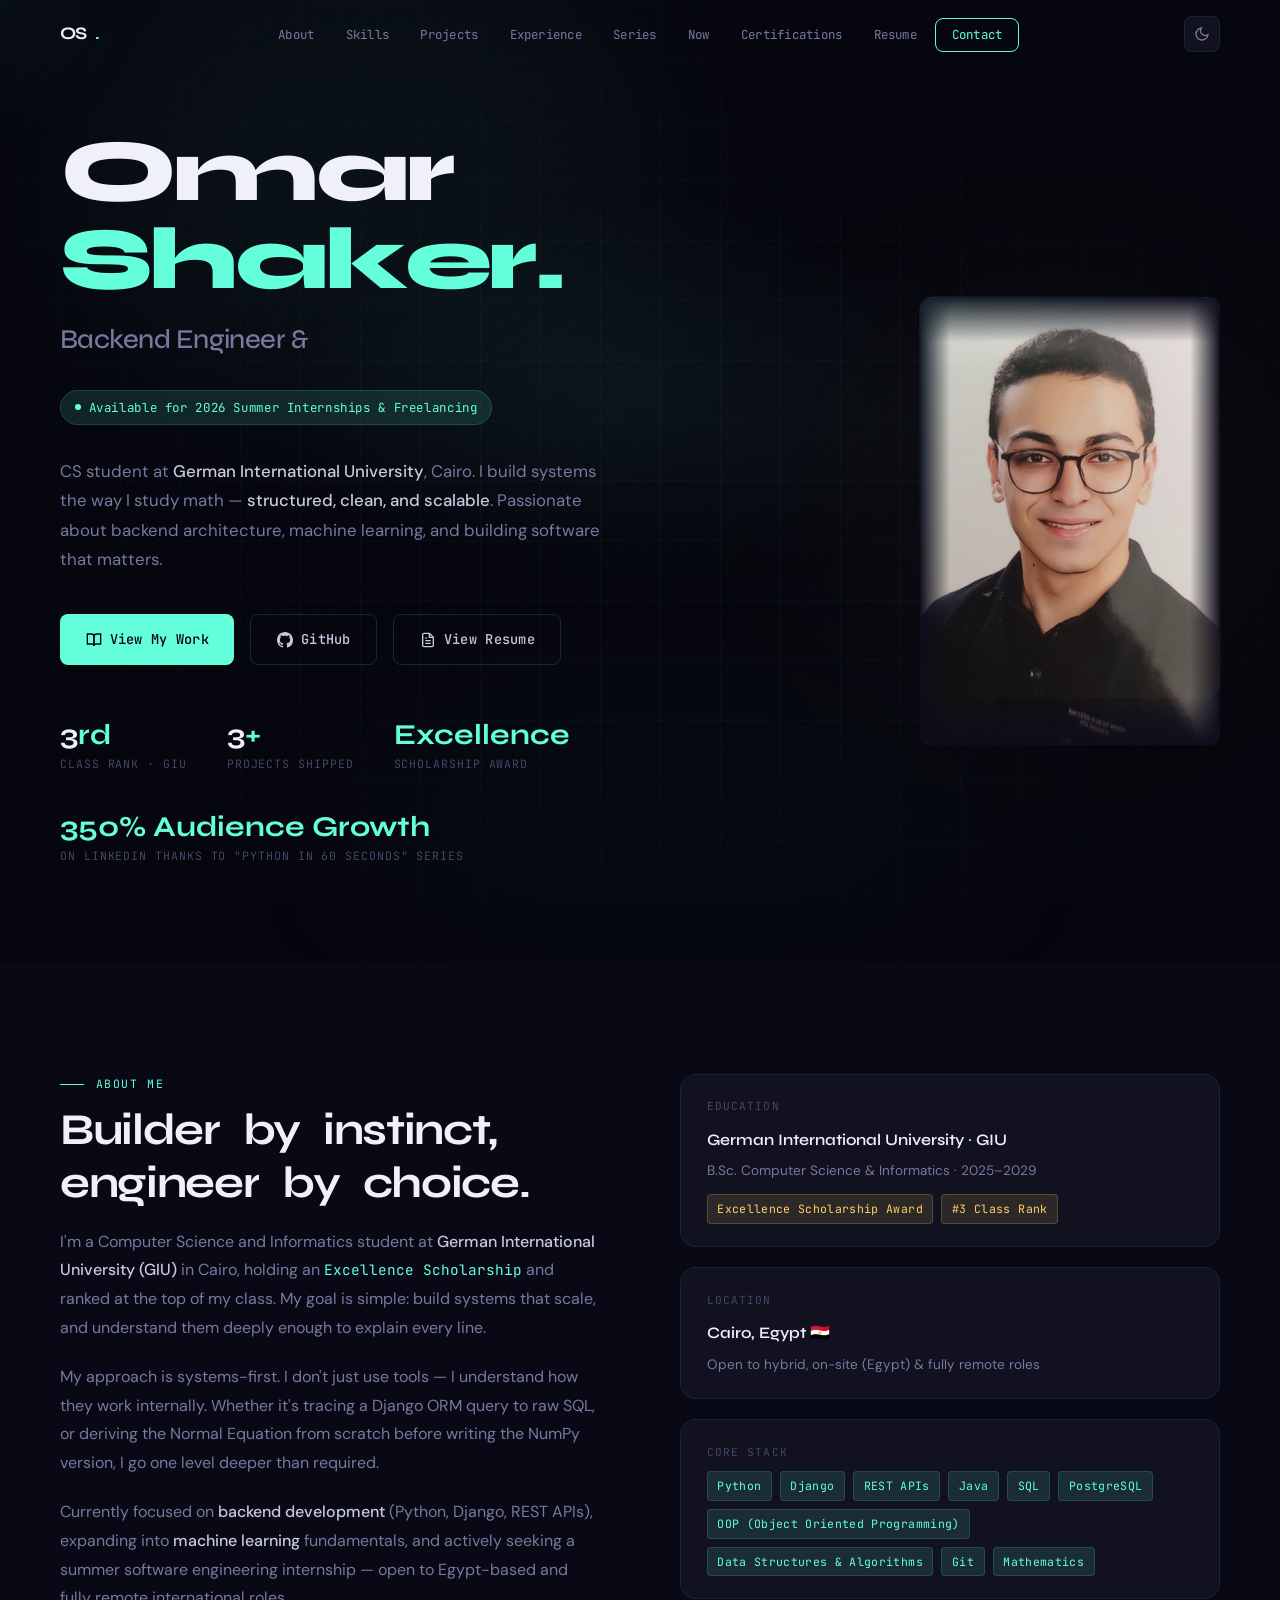
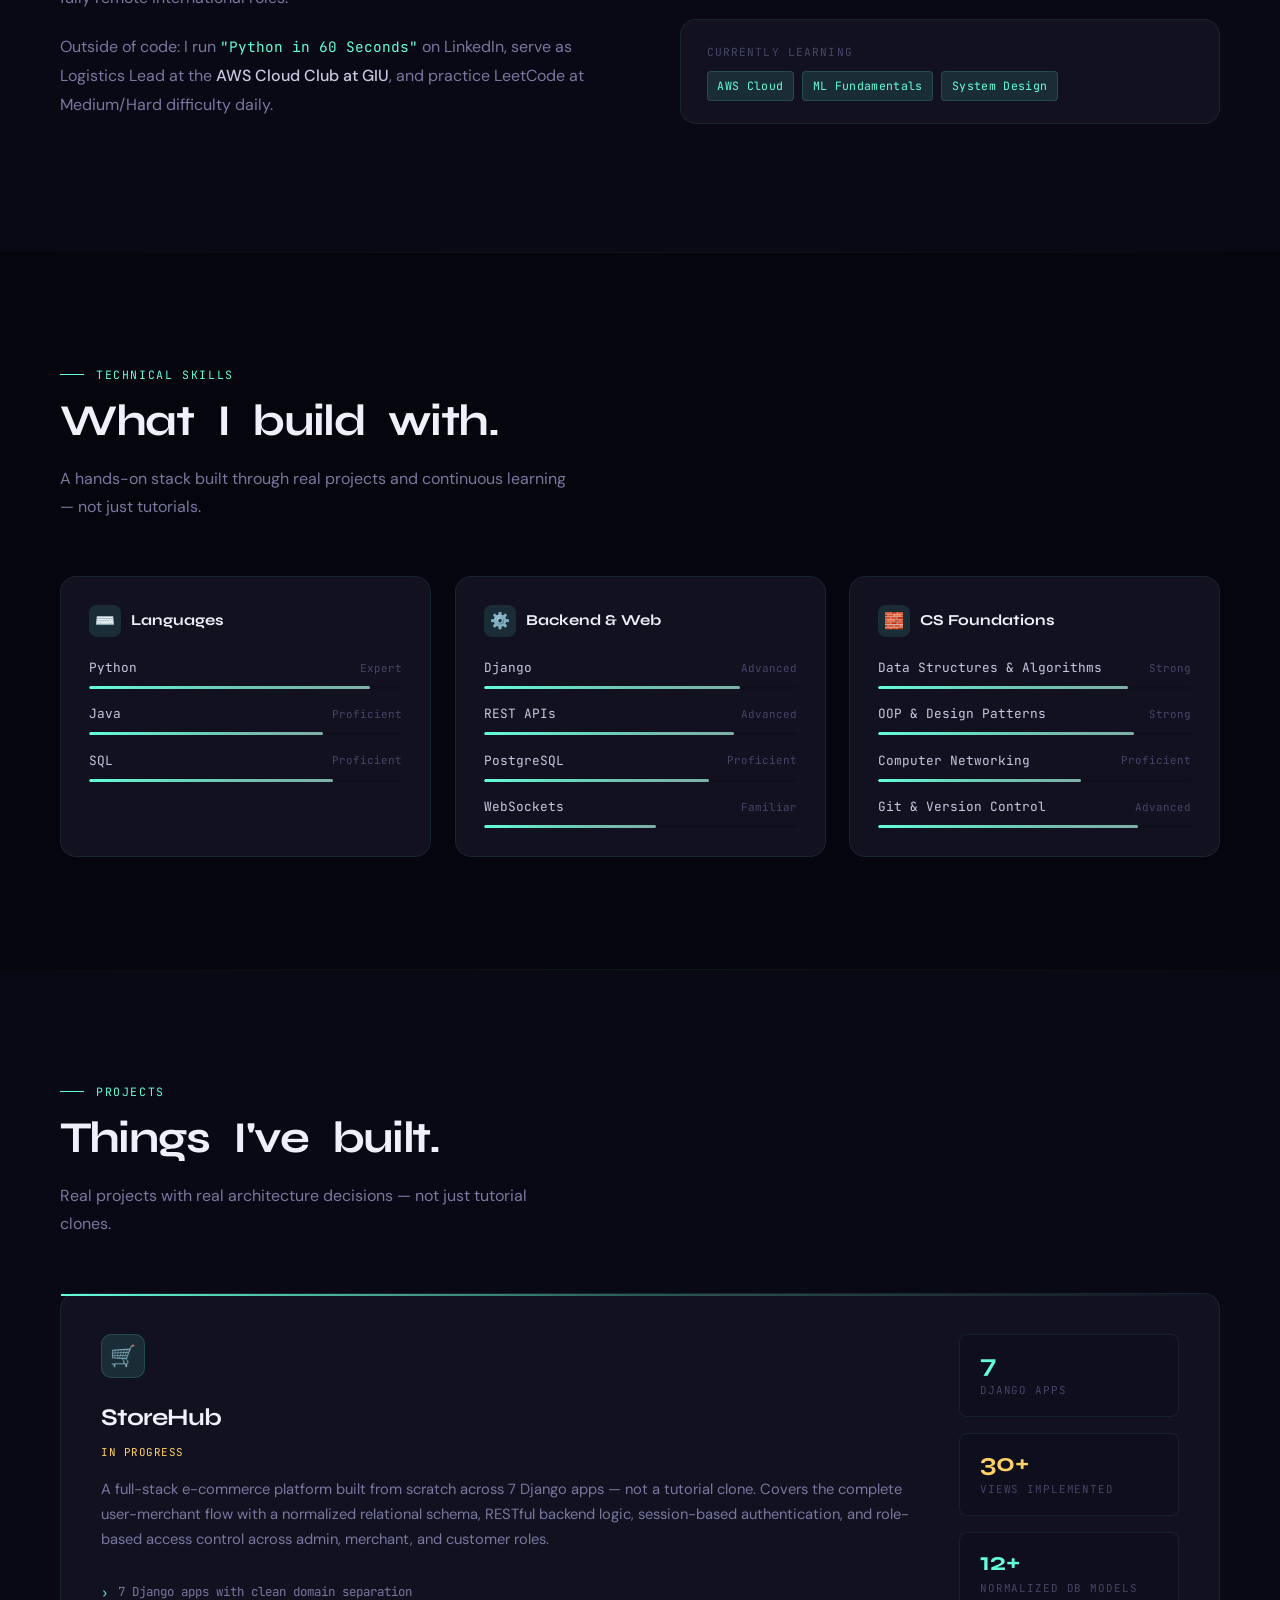
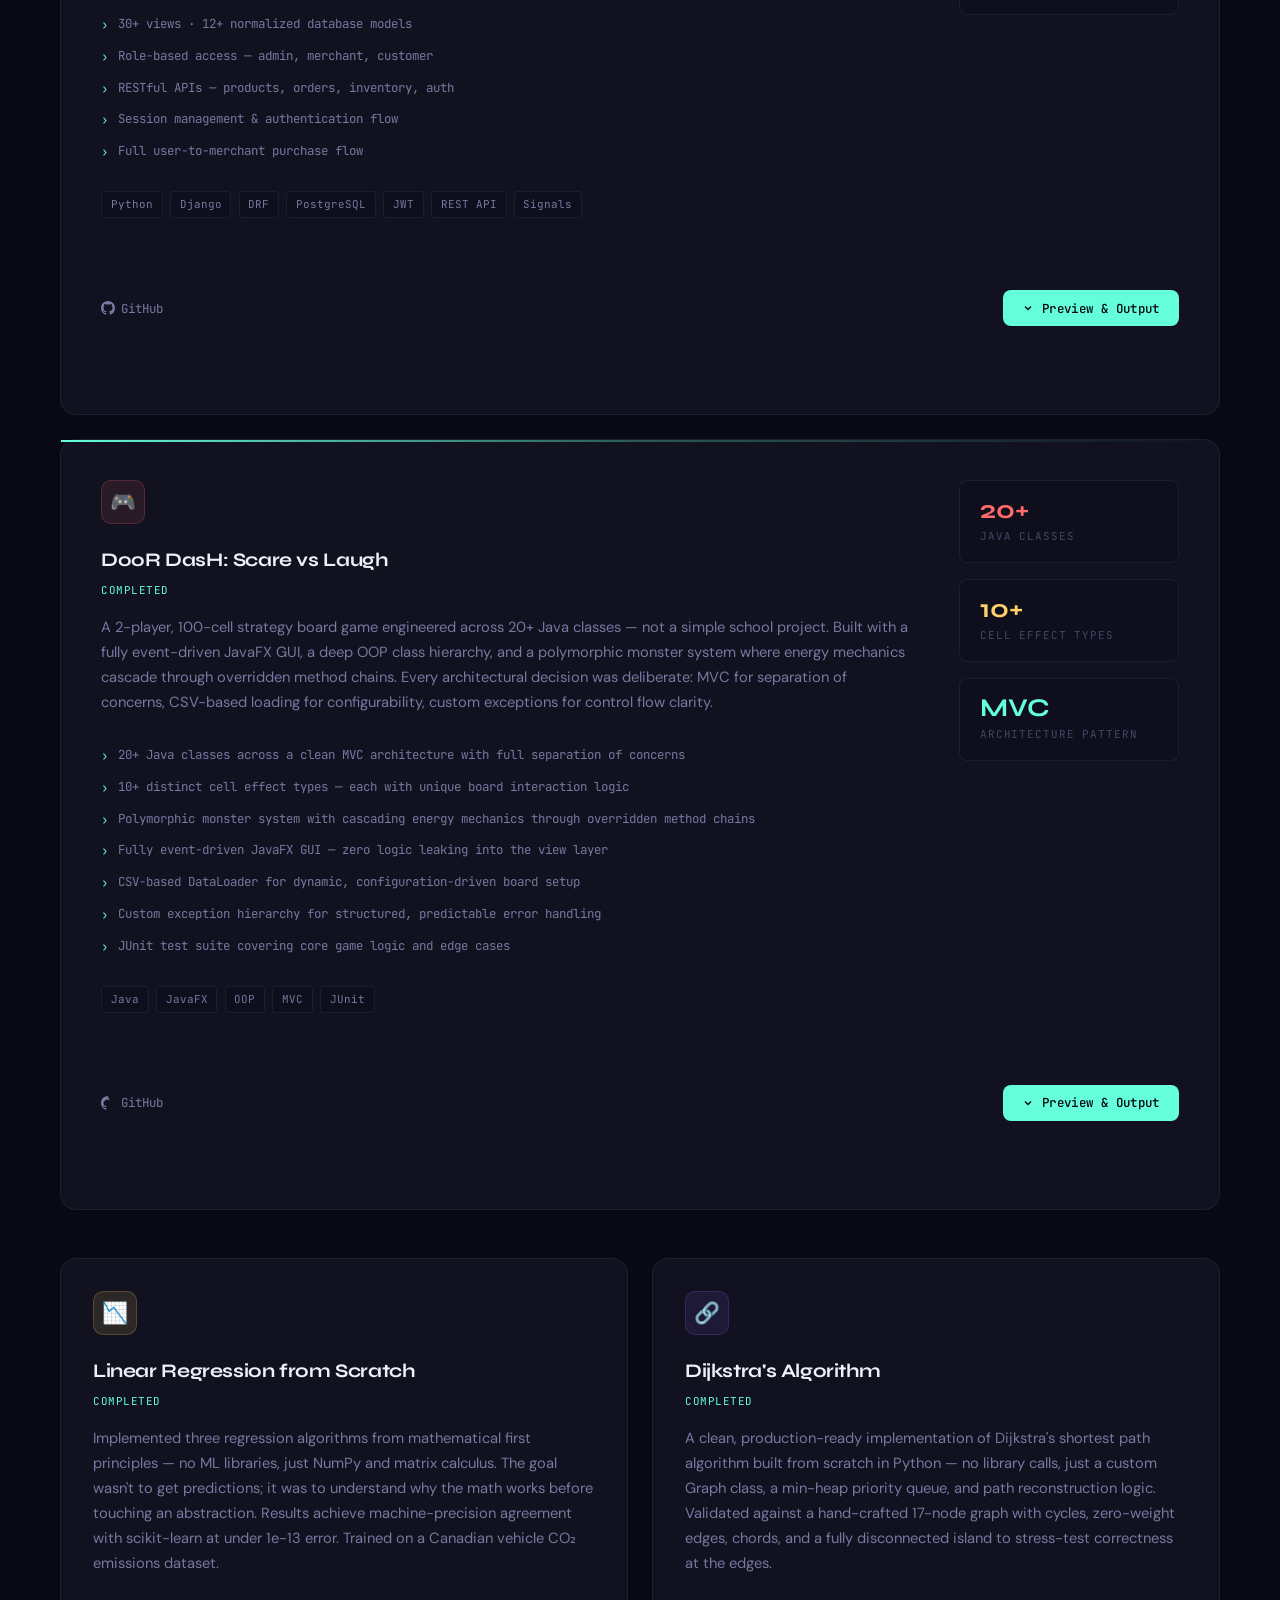
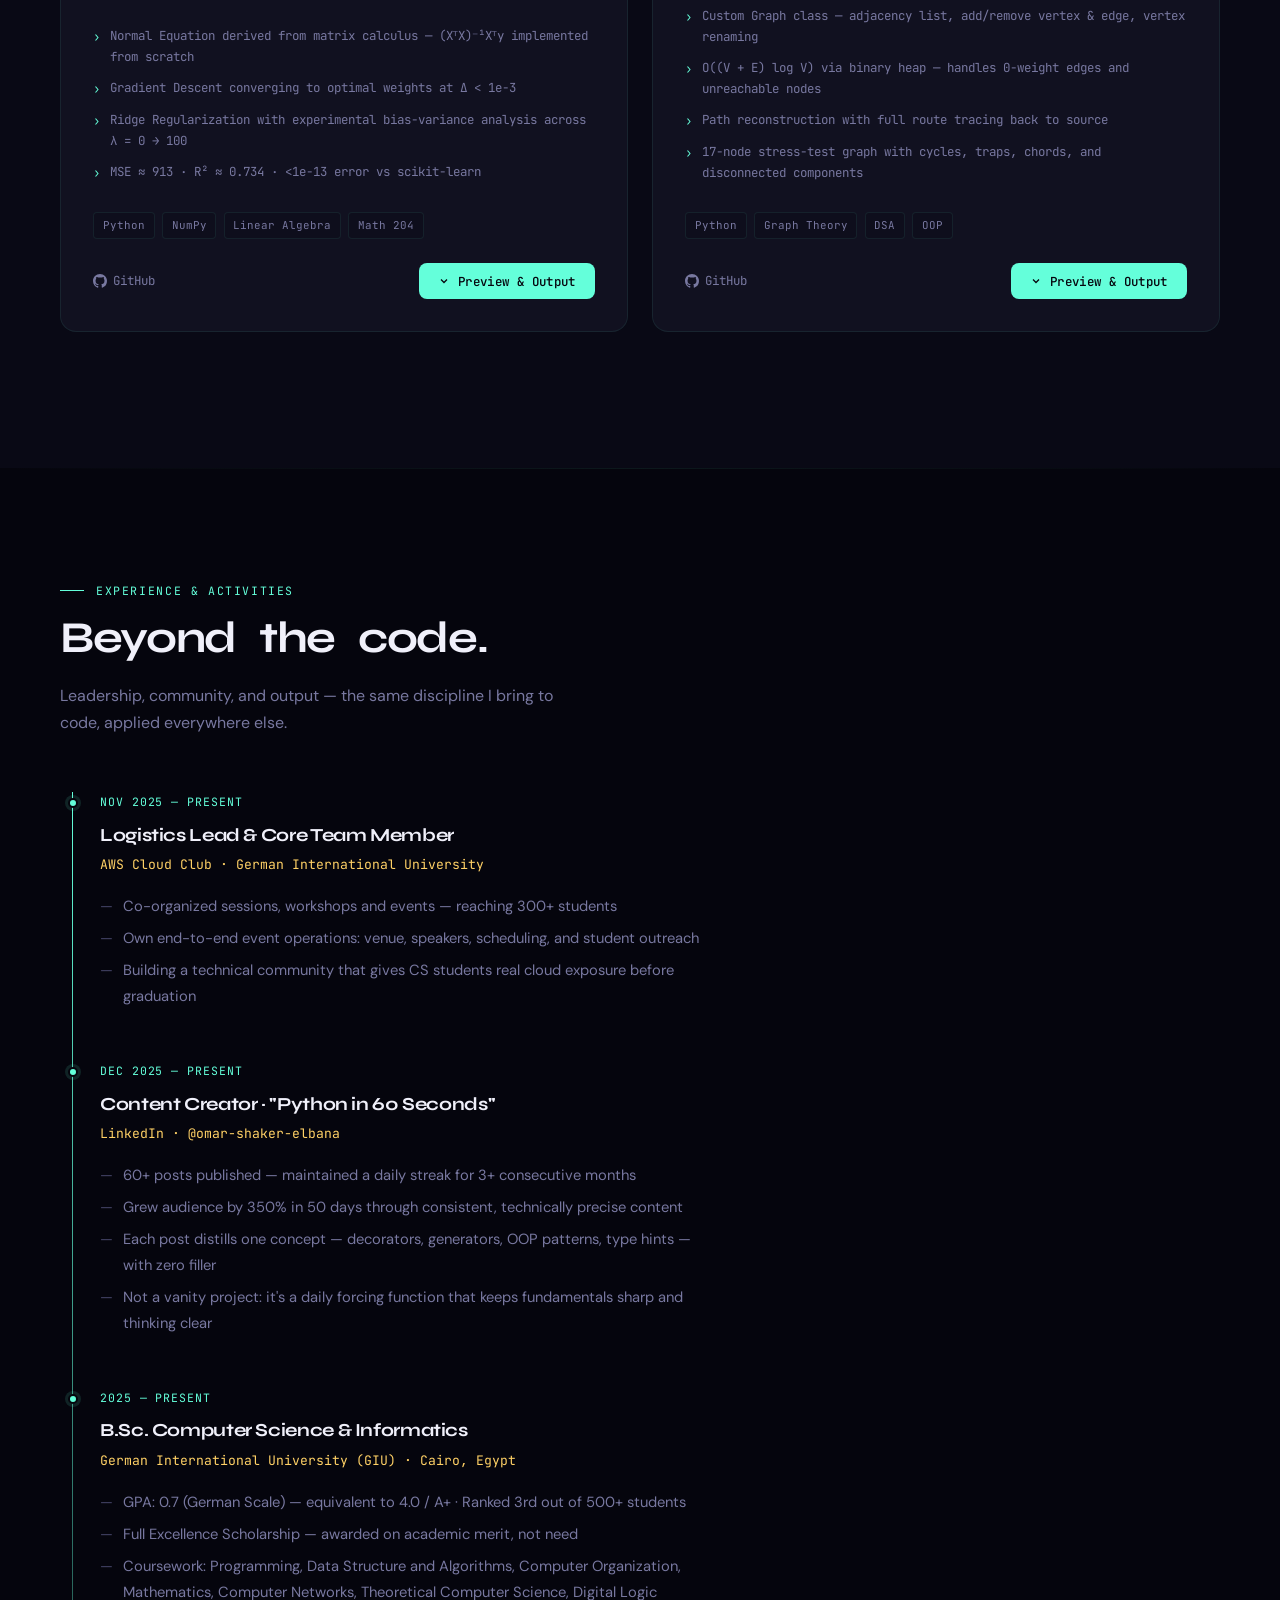
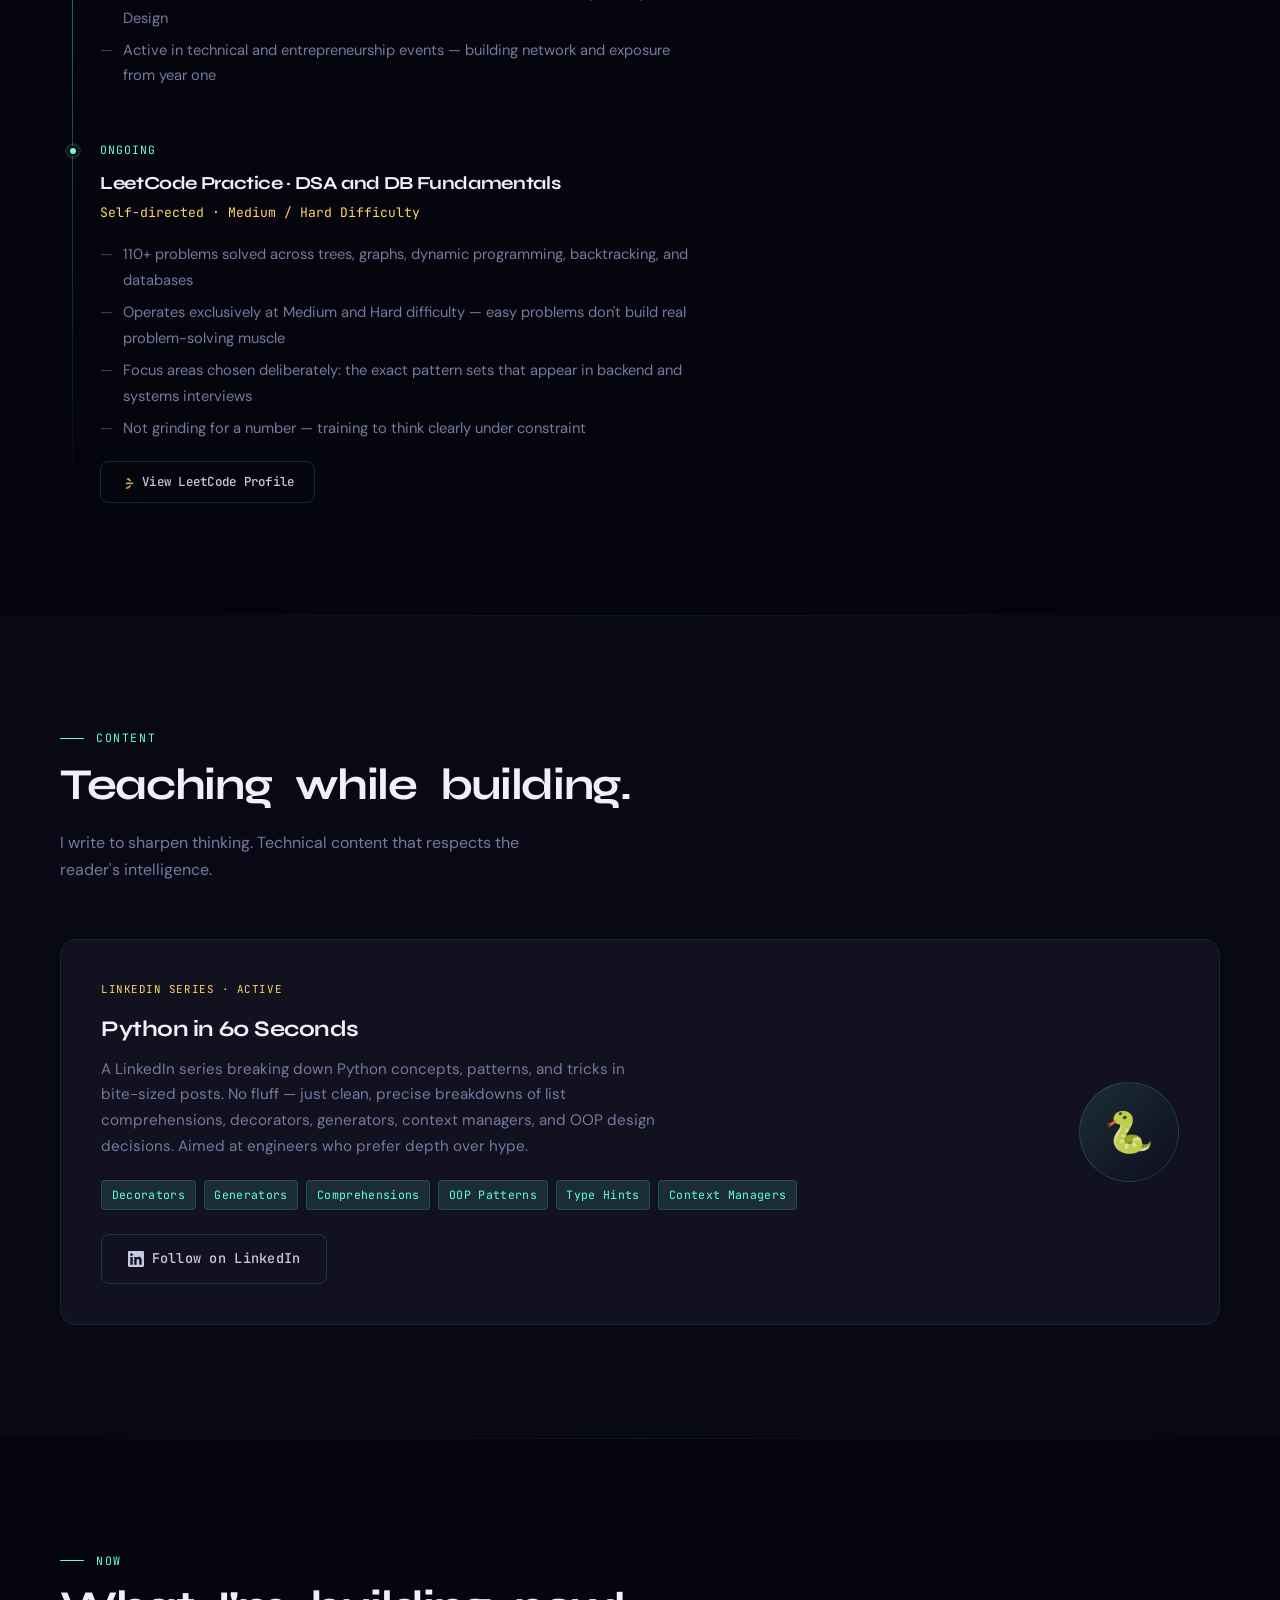
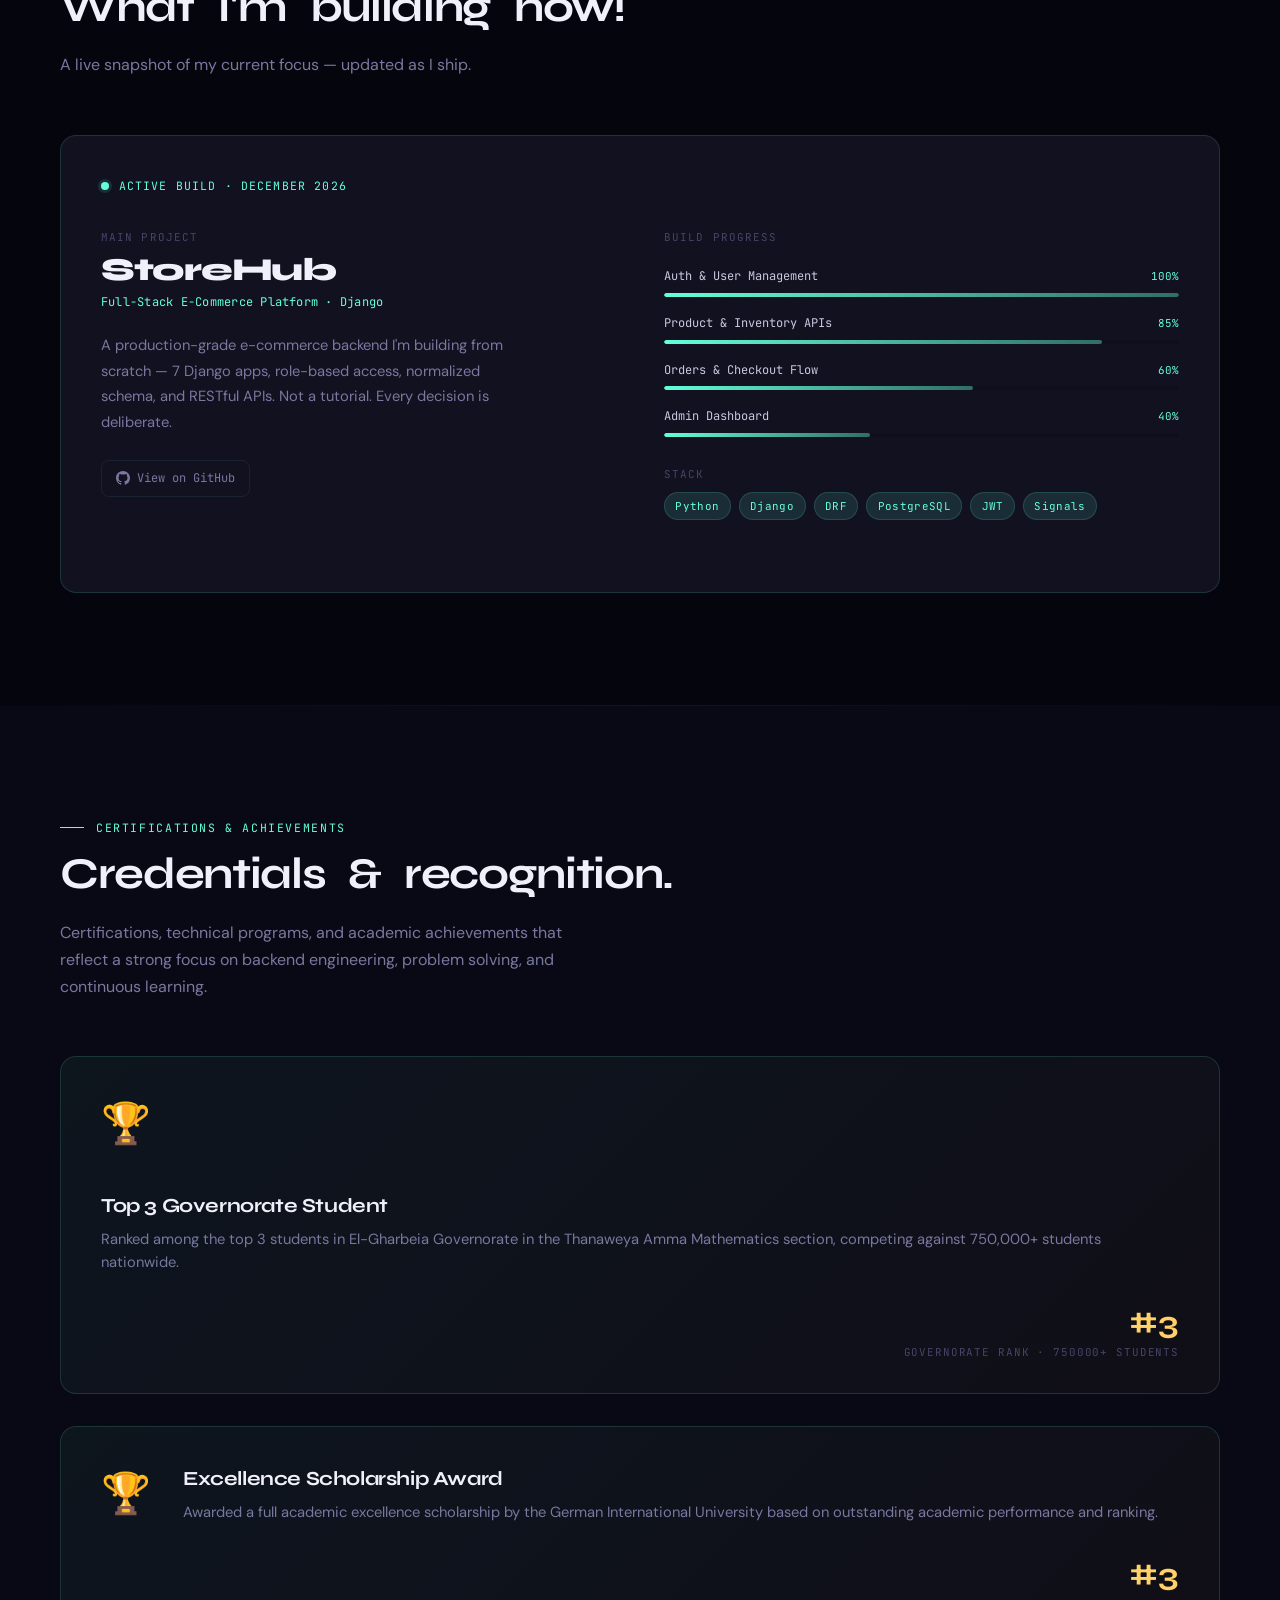
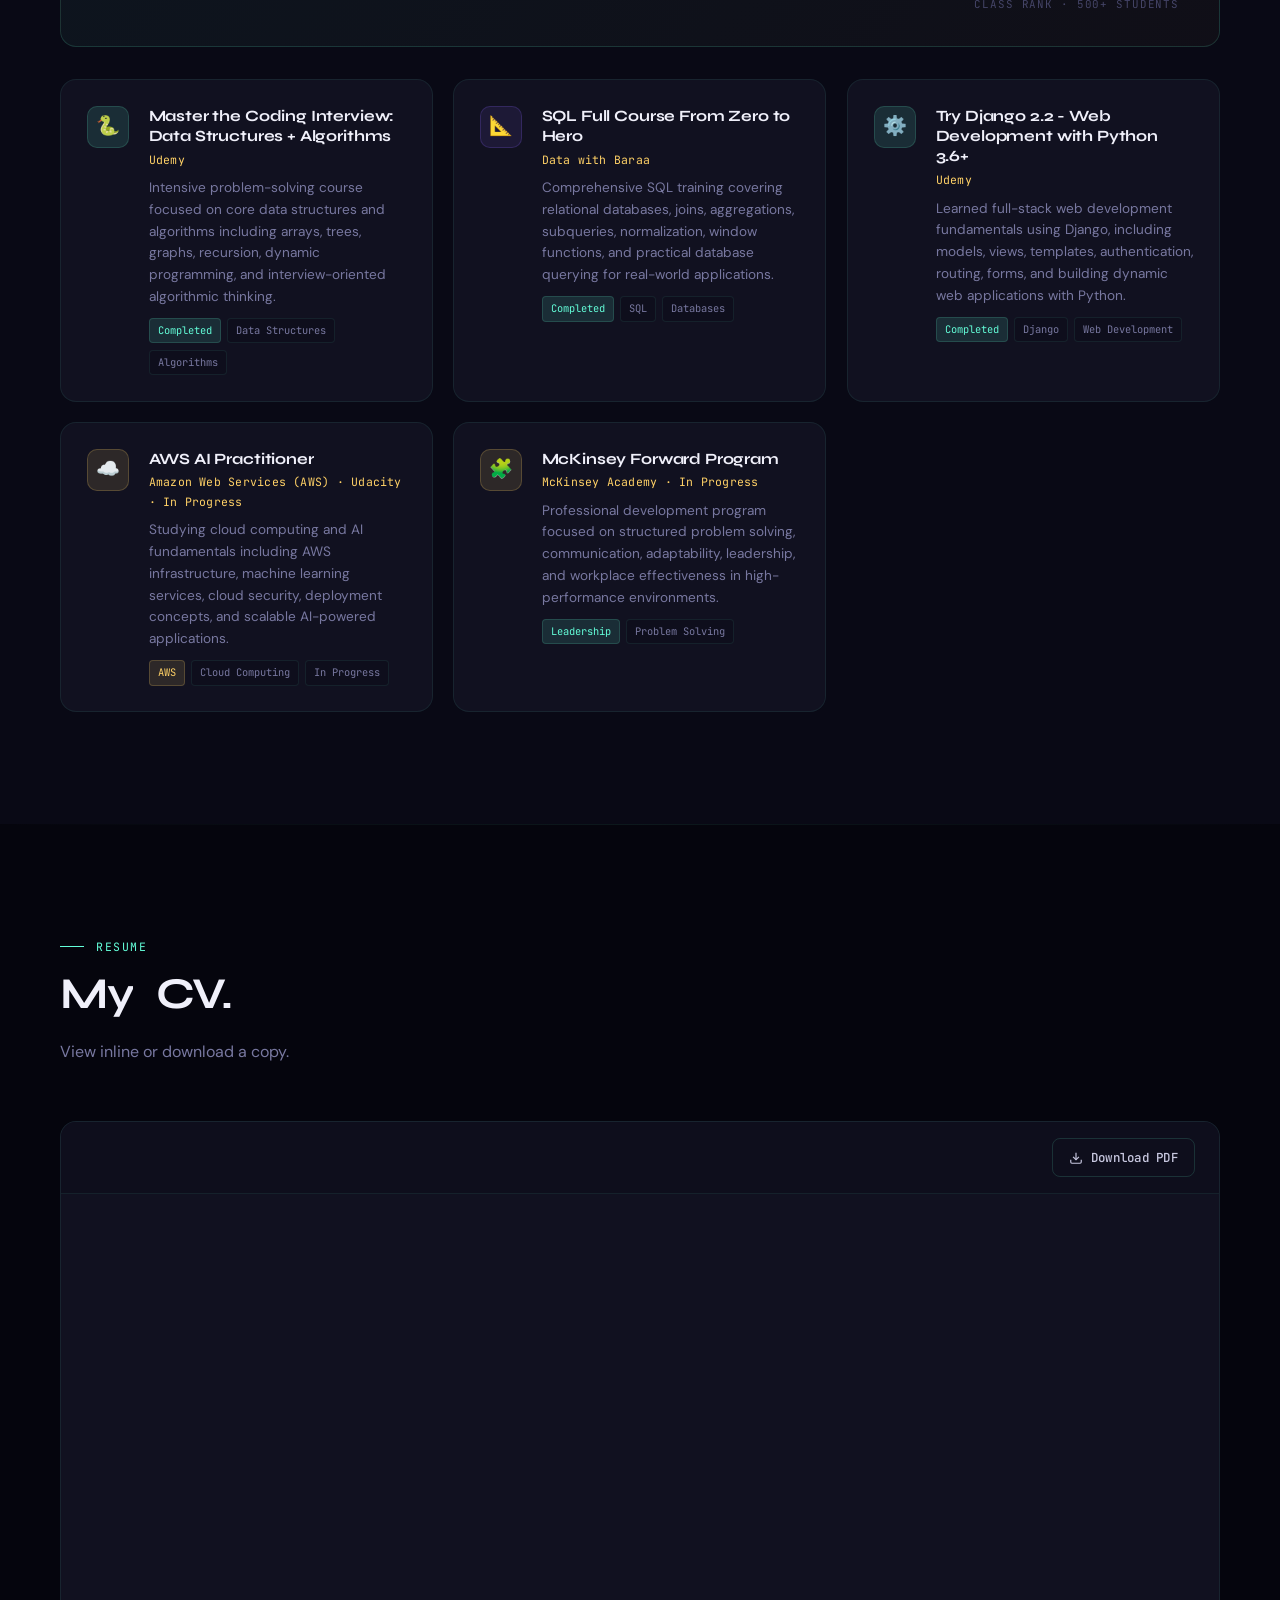
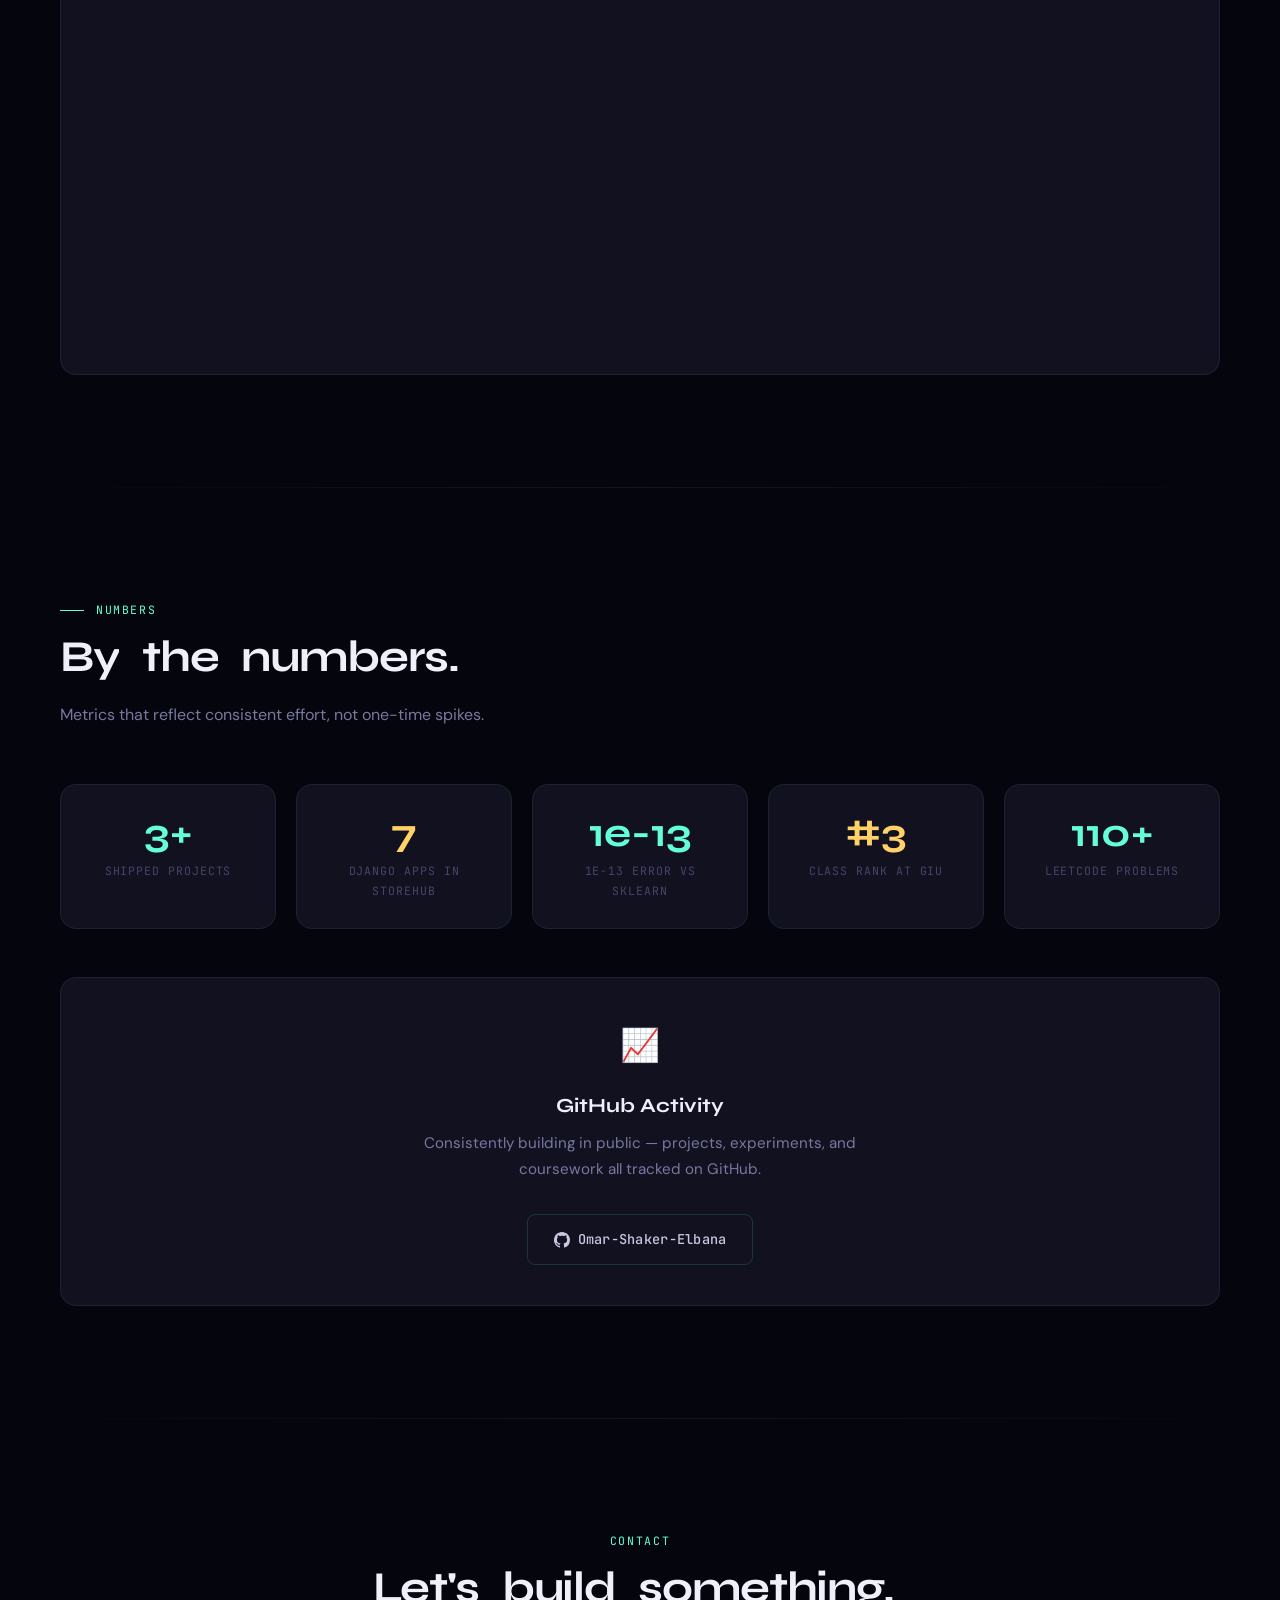
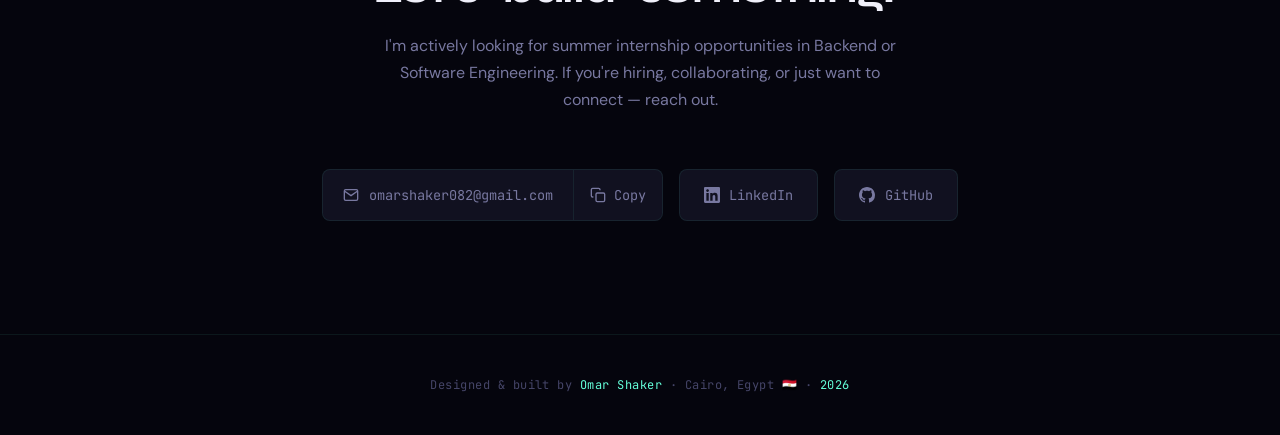
==== old.html @ 53f24503 "Updated ignore" ====
<!-- cat > /mnt/user-data/outputs/index.html << 'HTMLEOF' -->
<!DOCTYPE html>
<html lang="en">
<head>
  <link rel="canonical" href="https://omar-shaker-elbana.github.io" />
  <meta property="og:image:width" content="1200" />
  <meta property="og:image:height" content="630" />
  <link rel="icon" href="images/icon.png" type="image/jpeg" />
  <meta charset="UTF-8" />
  <meta name="viewport" content="width=device-width, initial-scale=1.0" />
  <meta name="description" content="Omar Shaker — Backend Engineer and CS student at GIU Cairo. Building scalable systems with Python, Django, and REST APIs. Open to 2026 summer internships." />
  <meta property="og:title" content="Omar Shaker · Backend Engineer" />
  <meta property="og:description" content="CS student at GIU Cairo, ranked #3 in class. Building production-grade backends with Python, Django, and REST APIs. Open to 2026 summer internships." />
  <meta property="og:image" content="images/omar.jpg" />
  <meta property="og:type" content="website" />
  <meta property="og:url" content="https://omar-shaker-elbana.github.io" />
  <meta name="twitter:card" content="summary_large_image" />
  <meta name="twitter:title" content="Omar Shaker · Backend Engineer" />
  <meta name="twitter:description" content="CS student at GIU Cairo. Python, Django, REST APIs. Open to 2026 summer internships." />
  <meta name="twitter:image" content="images/omar.jpg" />
  <title>Omar Shaker · Backend Engineer</title>
  <link rel="preconnect" href="https://fonts.googleapis.com" />
  <link rel="preconnect" href="https://fonts.gstatic.com" crossorigin />
  <link href="https://fonts.googleapis.com/css2?family=Syne:wght@400;500;600;700;800&family=JetBrains+Mono:ital,wght@0,300;0,400;0,500;1,300&family=DM+Sans:ital,opsz,wght@0,9..40,300;0,9..40,400;0,9..40,500;1,9..40,300&display=swap" rel="stylesheet" />

  <style>
    /* ─── VARIABLES ─── */
    :root {
      --bg-0: #05050d; --bg-1: #090915; --bg-2: #0e0e1c;
      --bg-card: #111120; --bg-hover: #161628;
      --border: rgba(100,255,210,0.08); --border-mid: rgba(100,255,210,0.15);
      --mint: #64ffda; --mint-dim: rgba(100,255,210,0.12); --mint-glow: rgba(100,255,210,0.25);
      --gold: #ffd166; --gold-dim: rgba(255,209,102,0.12); --coral: #ff6b6b;
      --text-0: #f0f0fa; --text-1: #c8c8e0; --text-2: #7878a0; --text-3: #454568;
      --font-display: 'Syne', sans-serif; --font-mono: 'JetBrains Mono', monospace; --font-body: 'DM Sans', sans-serif;
      --radius: 8px; --radius-lg: 16px;
      --trans: 0.3s cubic-bezier(0.4,0,0.2,1); --trans-slow: 0.6s cubic-bezier(0.4,0,0.2,1);
      --spring: cubic-bezier(0.34,1.56,0.64,1);
      --expo: cubic-bezier(0.16,1,0.3,1);
    }

    /* ─── RESET ─── */
    *, *::before, *::after { box-sizing: border-box; margin: 0; padding: 0; }
    html { scroll-behavior: smooth; font-size: 16px; }
    body { background: var(--bg-0); color: var(--text-1); font-family: var(--font-body); line-height: 1.7; overflow-x: hidden; }
    a { color: inherit; text-decoration: none; }
    img { max-width: 100%; display: block; }
    ::selection { background: var(--mint-dim); color: var(--mint); }
    ::-webkit-scrollbar { width: 4px; }
    ::-webkit-scrollbar-track { background: var(--bg-0); }
    ::-webkit-scrollbar-thumb { background: var(--text-3); border-radius: 2px; }
    ::-webkit-scrollbar-thumb:hover { background: var(--mint); }

    /* ─── NOISE OVERLAY ─── */
    body::before {
      content: '';
      position: fixed; inset: 0;
      background-image: url("data:image/svg+xml,%3Csvg viewBox='0 0 256 256' xmlns='http://www.w3.org/2000/svg'%3E%3Cfilter id='noise'%3E%3CfeTurbulence type='fractalNoise' baseFrequency='0.9' numOctaves='4' stitchTiles='stitch'/%3E%3C/filter%3E%3Crect width='100%25' height='100%25' filter='url(%23noise)' opacity='0.04'/%3E%3C/svg%3E");
      pointer-events: none; z-index: 0; opacity: 0.5;
    }

    /* ─── CUSTOM CURSOR ─── */
    .cursor-glow {
      position: fixed;
      width: 300px; height: 300px;
      border-radius: 50%;
      background: radial-gradient(circle, rgba(100,255,210,0.04) 0%, transparent 70%);
      pointer-events: none;
      transform: translate(-50%, -50%);
      z-index: 9999;
      transition: transform 0.15s ease, opacity 0.3s ease;
      will-change: transform;
    }

    /* ─── LAYOUT ─── */
    .container { width: min(1160px, 100% - 4rem); margin-inline: auto; }
    section { position: relative; z-index: 1; }

    /* ─── HEADER ─── */
    #header {
      position: fixed; top: 0; left: 0; right: 0; z-index: 100;
      padding: 0; transition: background var(--trans), box-shadow var(--trans);
    }
    #header.scrolled {
      background: rgba(5,5,13,0.88);
      backdrop-filter: blur(20px); -webkit-backdrop-filter: blur(20px);
      box-shadow: 0 1px 0 var(--border);
    }
    nav { display: flex; align-items: center; justify-content: space-between; height: 68px; gap: 2rem; }
    .nav-logo {
      font-family: var(--font-display); font-weight: 700; font-size: 1.1rem;
      letter-spacing: -0.02em; color: var(--text-0);
      display: flex; align-items: center; gap: 0.5rem;
      /* Logo entrance */
      animation: navLogoIn 0.7s var(--expo) both;
    }
    .nav-logo span { color: var(--mint); }
    .nav-links { display: flex; align-items: center; gap: 0.25rem; list-style: none; }
    .nav-links li {
      animation: navItemDrop 0.5s var(--expo) both;
    }
    .nav-links li:nth-child(1) { animation-delay: 0.05s; }
    .nav-links li:nth-child(2) { animation-delay: 0.1s; }
    .nav-links li:nth-child(3) { animation-delay: 0.15s; }
    .nav-links li:nth-child(4) { animation-delay: 0.2s; }
    .nav-links li:nth-child(5) { animation-delay: 0.25s; }
    .nav-links li:nth-child(6) { animation-delay: 0.3s; }
    .nav-links li:nth-child(7) { animation-delay: 0.35s; }
    .nav-links li:nth-child(8) { animation-delay: 0.4s; }
    .nav-links li:nth-child(9) { animation-delay: 0.45s; }
    .nav-links a {
      font-family: var(--font-mono); font-size: 0.78rem; color: var(--text-2);
      padding: 0.45rem 0.85rem; border-radius: var(--radius);
      transition: color var(--trans), background var(--trans);
      letter-spacing: 0.02em; position: relative;
    }
    .nav-links a::after {
      content: ''; position: absolute; bottom: 2px; left: 50%; right: 50%;
      height: 1px; background: var(--mint);
      transition: left 0.3s var(--expo), right 0.3s var(--expo);
    }
    .nav-links a:hover::after, .nav-links a.active::after { left: 10%; right: 10%; }
    .nav-links a:hover, .nav-links a.active { color: var(--mint); background: var(--mint-dim); }
    .nav-cta {
      font-family: var(--font-mono); font-size: 0.78rem; color: var(--mint) !important;
      border: 1px solid var(--mint) !important; padding: 0.45rem 1rem !important;
      border-radius: var(--radius) !important; background: transparent !important;
      transition: background var(--trans), color var(--trans) !important;
    }
    .nav-cta:hover { background: var(--mint) !important; color: var(--bg-0) !important; }
    .hamburger { display: none; flex-direction: column; gap: 5px; cursor: pointer; padding: 4px; background: none; border: none; }
    .hamburger span { display: block; width: 24px; height: 2px; background: var(--text-1); border-radius: 2px; transition: var(--trans); }
    .hamburger.open span:nth-child(1) { transform: translateY(7px) rotate(45deg); }
    .hamburger.open span:nth-child(2) { opacity: 0; transform: scaleX(0); }
    .hamburger.open span:nth-child(3) { transform: translateY(-7px) rotate(-45deg); }

    /* ─── MOBILE NAV ─── */
    .mobile-menu {
      display: flex; position: fixed; inset: 0;
      background: rgba(5,5,13,0.97); backdrop-filter: blur(20px);
      z-index: 99; flex-direction: column; align-items: center;
      gap: 2rem; opacity: 0; pointer-events: none; transform: translateY(-12px);
      transition: opacity 0.35s var(--expo), transform 0.35s var(--expo);
      overflow-y: auto; justify-content: flex-start; padding-top: 5rem;
    }
    .mobile-menu.open { opacity: 1; pointer-events: auto; transform: translateY(0); }
    .mobile-menu a { font-family: var(--font-display); font-size: 1.8rem; font-weight: 600; color: var(--text-1); transition: color var(--trans); }
    .mobile-menu a:hover { color: var(--mint); }

    /* ─── AURORA / HERO BG ─── */
    .hero-aurora { position: absolute; inset: 0; overflow: hidden; pointer-events: none; }
    .aurora-orb {
      position: absolute; border-radius: 50%;
      filter: blur(90px); mix-blend-mode: screen;
      animation: auroraFloat var(--dur, 10s) ease-in-out infinite alternate;
    }
    .aurora-1 { width: 600px; height: 500px; background: rgba(100,255,210,0.045); top: -80px; left: 5%; --dur: 9s; }
    .aurora-2 { width: 450px; height: 400px; background: rgba(255,209,102,0.03); top: 30%; right: 0%; --dur: 12s; animation-delay: -4s; }
    .aurora-3 { width: 700px; height: 300px; background: rgba(100,255,210,0.02); bottom: 0; left: 25%; --dur: 14s; animation-delay: -7s; }

    /* ─── HERO ─── */
    #hero { min-height: 100vh; display: flex; align-items: center; padding: 8rem 0 6rem; position: relative; overflow: hidden; }
    .hero-grid-bg {
      position: absolute; inset: 0;
      background-image: linear-gradient(rgba(100,255,210,0.03) 1px, transparent 1px), linear-gradient(90deg, rgba(100,255,210,0.03) 1px, transparent 1px);
      background-size: 60px 60px;
      mask-image: radial-gradient(ellipse 80% 80% at 50% 50%, black 30%, transparent 100%);
      animation: gridShift 20s linear infinite;
    }
    .hero-glow {
      position: absolute; top: 20%; left: 50%; transform: translateX(-50%);
      width: 700px; height: 400px;
      background: radial-gradient(ellipse, rgba(100,255,210,0.06) 0%, transparent 70%);
      pointer-events: none;
      animation: glowPulse 4s ease-in-out infinite alternate;
    }
    .hero-content { position: relative; max-width: 780px; }
    .hero-tag {
      display: inline-flex; align-items: center; gap: 0.5rem;
      font-family: var(--font-mono); font-size: 0.78rem; color: var(--mint);
      background: var(--mint-dim); border: 1px solid var(--border-mid);
      padding: 0.35rem 0.85rem; border-radius: 100px; margin-bottom: 2rem;
      letter-spacing: 0.05em;
      animation: slideInLeft 0.8s var(--expo) 0.1s both;
    }
    .hero-tag::before { content: ''; width: 6px; height: 6px; border-radius: 50%; background: var(--mint); animation: pulse 2s ease infinite; }
    .hero-name {
      font-family: var(--font-display); font-weight: 800;
      font-size: clamp(3rem, 8vw, 5.5rem); line-height: 1;
      letter-spacing: -0.04em; color: var(--text-0); margin-bottom: 0.75rem;
      perspective: 600px;
    }
    .hero-name .accent { color: var(--mint); }
    /* char-split will animate chars; pre-animate state hidden via JS */
    .char-split {
      display: inline-block;
      animation: charFlip 0.65s var(--expo) both;
      transform-origin: bottom center;
    }
    .hero-title-line {
      display: flex; align-items: center; gap: 1rem; margin-bottom: 1.75rem;
      animation: slideInLeft 0.8s var(--expo) 0.45s both;
    }
    .hero-title { font-family: var(--font-display); font-size: clamp(1.2rem, 3vw, 1.7rem); font-weight: 500; color: var(--text-2); letter-spacing: -0.02em; }
    .typewriter { color: var(--gold); font-weight: 600; border-right: 2px solid var(--gold); animation: blink 0.9s step-end infinite; white-space: nowrap; overflow: hidden; }
    .hero-bio {
      font-size: 1.05rem; color: var(--text-2); max-width: 560px; line-height: 1.75; margin-bottom: 2.5rem;
      animation: blurIn 0.9s ease 0.6s both;
    }
    .hero-bio strong { color: var(--text-1); font-weight: 500; }
    .hero-actions { display: flex; flex-wrap: wrap; gap: 1rem; margin-bottom: 3.5rem; animation: riseOvershoot 0.7s var(--spring) 0.75s both; }
    .hero-stats { display: flex; flex-wrap: wrap; gap: 2.5rem; animation: popBounce 0.8s var(--spring) 0.9s both; }
    .stat-item {}
    .stat-num { font-family: var(--font-display); font-size: 1.8rem; font-weight: 700; color: var(--text-0); line-height: 1; }
    .stat-num span { color: var(--mint); }
    .stat-label { font-family: var(--font-mono); font-size: 0.72rem; color: var(--text-3); letter-spacing: 0.08em; margin-top: 0.25rem; text-transform: uppercase; }

    /* ─── BUTTONS ─── */
    .btn {
      display: inline-flex; align-items: center; gap: 0.5rem;
      font-family: var(--font-mono); font-size: 0.85rem; font-weight: 500;
      padding: 0.8rem 1.6rem; border-radius: var(--radius);
      transition: var(--trans); cursor: pointer; border: none; letter-spacing: 0.02em;
      position: relative; overflow: hidden;
    }
    .btn::after {
      content: ''; position: absolute; inset: 0;
      background: linear-gradient(135deg, rgba(255,255,255,0.1), transparent);
      opacity: 0; transition: opacity 0.3s;
    }
    .btn:hover::after { opacity: 1; }
    .btn-primary { background: var(--mint); color: var(--bg-0); }
    .btn-primary:hover { background: #7fffdf; transform: translateY(-2px); box-shadow: 0 8px 32px rgba(100,255,210,0.3); }
    .btn-outline { background: transparent; color: var(--text-1); border: 1px solid var(--border-mid); }
    .btn-outline:hover { border-color: var(--mint); color: var(--mint); background: var(--mint-dim); transform: translateY(-2px); }

    /* ─── SCROLL PROGRESS ─── */
    #scroll-progress {
      position: fixed; top: 0; left: 0; height: 2px; width: 0%;
      background: linear-gradient(90deg, var(--mint), rgba(100,255,210,0.5));
      z-index: 200; transition: width 0.08s linear;
      box-shadow: 0 0 8px var(--mint-glow);
    }

    /* ─── SECTION COMMON ─── */
    section.pad { padding: 7rem 0; }
    .section-label {
      font-family: var(--font-mono); font-size: 0.72rem; letter-spacing: 0.14em;
      text-transform: uppercase; color: var(--mint); margin-bottom: 0.75rem;
      display: flex; align-items: center; gap: 0.75rem;
    }
    .section-label::before { content: ''; display: block; width: 24px; height: 1px; background: var(--mint); }
    .section-title {
      font-family: var(--font-display); font-size: clamp(2rem, 4vw, 2.75rem);
      font-weight: 700; color: var(--text-0); letter-spacing: -0.03em;
      line-height: 1.15; margin-bottom: 1rem;
      overflow: hidden; /* for word-split children */
    }
    .title-word { display: inline-block; overflow: hidden; vertical-align: bottom; padding-bottom: 0.06em; margin-right: 0.3em; }
    .title-word-inner { display: inline-block; transform: translateY(110%); }
    .section-title.words-visible .title-word-inner { transform: translateY(0); transition: transform 0.75s var(--expo); }
    .section-sub { font-size: 1rem; color: var(--text-2); max-width: 520px; line-height: 1.7; margin-bottom: 3.5rem; }

    /* ─── REVEAL SYSTEM — varied per data-anim attr ─── */
    .reveal {
      animation-name: var(--anim, animFadeUp);
      animation-duration: var(--dur, 0.7s);
      animation-timing-function: var(--ease, var(--expo));
      animation-delay: var(--delay, 0s);
      animation-fill-mode: both;
      animation-play-state: paused;
    }
    .reveal.visible { animation-play-state: running; }

    /* delay helpers */
    .reveal-delay-1 { --delay: 0.1s; }
    .reveal-delay-2 { --delay: 0.2s; }
    .reveal-delay-3 { --delay: 0.3s; }
    .reveal-delay-4 { --delay: 0.4s; }

    /* ─── ABOUT ─── */
    #about { background: var(--bg-1); }
    .about-grid { display: grid; grid-template-columns: 1fr 1fr; gap: 5rem; align-items: start; }
    .about-text p { color: var(--text-2); margin-bottom: 1.25rem; font-size: 1rem; line-height: 1.8; }
    .about-text p strong { color: var(--text-1); font-weight: 500; }
    .about-text p .highlight { color: var(--mint); font-family: var(--font-mono); font-size: 0.9em; }
    .about-sidebar { display: flex; flex-direction: column; gap: 1.25rem; }
    .info-card {
      background: var(--bg-card); border: 1px solid var(--border);
      border-radius: var(--radius-lg); padding: 1.4rem 1.6rem;
      transition: border-color var(--trans), background var(--trans), transform 0.4s var(--spring);
    }
    .info-card:hover { border-color: var(--border-mid); background: var(--bg-hover); transform: translateX(-4px); }
    .info-card-title { font-family: var(--font-mono); font-size: 0.7rem; letter-spacing: 0.1em; text-transform: uppercase; color: var(--text-3); margin-bottom: 0.6rem; }
    .info-card-value { font-family: var(--font-display); font-size: 1rem; font-weight: 600; color: var(--text-0); }
    .info-card-value span { color: var(--mint); }
    .badge-row { display: flex; flex-wrap: wrap; gap: 0.5rem; margin-top: 0.5rem; }
    .badge { font-family: var(--font-mono); font-size: 0.72rem; padding: 0.25rem 0.6rem; border-radius: 4px; background: var(--mint-dim); color: var(--mint); border: 1px solid var(--border-mid); letter-spacing: 0.03em; }
    .badge.gold { background: var(--gold-dim); color: var(--gold); border-color: rgba(255,209,102,0.2); }

    /* ─── SKILLS ─── */
    #skills { background: var(--bg-0); }
    .skills-grid { display: grid; grid-template-columns: repeat(auto-fit, minmax(280px, 1fr)); gap: 1.5rem; }
    .skill-group {
      background: var(--bg-card); border: 1px solid var(--border);
      border-radius: var(--radius-lg); padding: 1.75rem;
      transition: border-color 0.3s, box-shadow 0.3s;
      transform-style: preserve-3d; will-change: transform;
      --anim: animFlipY; --dur: 0.9s;
    }
    .skill-group:hover { border-color: var(--border-mid); box-shadow: 0 16px 48px rgba(0,0,0,0.3); }
    .skill-group-title { font-family: var(--font-display); font-size: 0.95rem; font-weight: 700; color: var(--text-0); margin-bottom: 1.25rem; display: flex; align-items: center; gap: 0.6rem; }
    .skill-group-icon { width: 32px; height: 32px; border-radius: 8px; background: var(--mint-dim); display: flex; align-items: center; justify-content: center; font-size: 1rem; }
    .skill-list { display: flex; flex-direction: column; gap: 0.9rem; }
    .skill-item-header { display: flex; justify-content: space-between; align-items: center; margin-bottom: 0.45rem; }
    .skill-name { font-family: var(--font-mono); font-size: 0.8rem; color: var(--text-1); }
    .skill-level { font-family: var(--font-mono); font-size: 0.68rem; color: var(--text-3); }
    .skill-bar { height: 3px; background: var(--bg-2); border-radius: 2px; overflow: hidden; position: relative; }
    .skill-fill {
      height: 100%;
      background: linear-gradient(90deg, var(--mint), rgba(100,255,210,0.5));
      border-radius: 2px; width: 0%;
      transition: width 1.1s cubic-bezier(0.34, 1.56, 0.64, 1); /* elastic spring */
      position: relative; overflow: hidden;
    }
    .skill-fill.gold-fill { background: linear-gradient(90deg, var(--gold), rgba(255,209,102,0.5)); }
    .skill-fill.animate { width: var(--skill-width, 0%); }
    /* shimmer sweep after fill */
    .skill-fill.animate::after {
      content: '';
      position: absolute; inset: 0;
      background: linear-gradient(90deg, transparent 0%, rgba(255,255,255,0.35) 50%, transparent 100%);
      background-size: 200% 100%;
      animation: shimmerSweep 0.8s var(--expo) 1.2s both;
    }

    /* ─── PROJECTS ─── */
    #projects { background: var(--bg-1); }
    .project-featured {
      background: var(--bg-card); border: 1px solid var(--border);
      border-radius: var(--radius-lg); padding: 2.5rem;
      display: grid; grid-template-columns: 1fr 220px; gap: 3rem; align-items: start;
      margin-bottom: 1.5rem;
      position: relative;
      transition: border-color 0.4s, box-shadow 0.4s;
      transform-style: preserve-3d; will-change: transform;
      --anim: animBlurIn; --dur: 0.9s;
    }
    .project-featured::before {
      content: ''; position: absolute; top: 0; left: 0; right: 0; height: 2px;
      background: linear-gradient(90deg, var(--mint), rgba(100,255,210,0.3), transparent);
    }
    /* animated gradient border on hover */
    .project-featured::after {
      content: ''; position: absolute; inset: -1px; border-radius: var(--radius-lg);
      background: linear-gradient(var(--border-angle, 135deg), var(--mint), transparent, var(--gold), transparent);
      z-index: -1; opacity: 0;
      transition: opacity 0.4s;
    }
    .project-featured:hover::after { opacity: 0.15; animation: borderSpin 3s linear infinite; }
    .project-featured:hover { border-color: var(--border-mid); box-shadow: 0 24px 64px rgba(0,0,0,0.45); }

    .projects-secondary { display: grid; grid-template-columns: repeat(2, 1fr); gap: 1.5rem; margin-bottom: 1.5rem; }
    .projects-solo { display: grid; grid-template-columns: 1fr; }

    .project-card {
      background: var(--bg-card); border: 1px solid var(--border);
      border-radius: var(--radius-lg); padding: 2rem;
      display: flex; flex-direction: column;
      transition: border-color 0.4s, box-shadow 0.4s;
      position: relative;
      transform-style: preserve-3d; will-change: transform;
      --anim: animPopBounce; --dur: 0.65s;
    }
    .project-card::before {
      content: ''; position: absolute; top: 0; left: 0; right: 0; height: 2px;
      background: linear-gradient(90deg, transparent, var(--mint), transparent);
      opacity: 0; transition: opacity var(--trans);
    }
    .project-card:hover { border-color: var(--border-mid); box-shadow: 0 20px 60px rgba(0,0,0,0.4); }
    .project-card:hover::before { opacity: 1; }
    .project-card.solo { flex-direction: row; gap: 2rem; align-items: start; }
    .project-card.solo .project-main { flex: 1; }
    .project-card.solo .project-side { display: flex; flex-direction: column; gap: 1rem; min-width: 160px; }

    .project-header { margin-bottom: 1rem; }
    .project-icon { width: 44px; height: 44px; border-radius: 10px; background: var(--mint-dim); border: 1px solid var(--border-mid); display: flex; align-items: center; justify-content: center; font-size: 1.3rem; margin-bottom: 1.25rem; }
    .project-icon.gold-bg { background: var(--gold-dim); border-color: rgba(255,209,102,0.2); }
    .project-icon.coral-bg { background: rgba(255,107,107,0.1); border-color: rgba(255,107,107,0.2); }
    .project-title { font-family: var(--font-display); font-size: 1.2rem; font-weight: 700; color: var(--text-0); letter-spacing: -0.02em; margin-bottom: 0.25rem; }
    .project-title-lg { font-family: var(--font-display); font-size: 1.5rem; font-weight: 700; color: var(--text-0); letter-spacing: -0.03em; margin-bottom: 0.25rem; }
    .project-status { font-family: var(--font-mono); font-size: 0.68rem; color: var(--gold); letter-spacing: 0.05em; text-transform: uppercase; }
    .project-status.done { color: var(--mint); }
    .project-desc { font-size: 0.92rem; color: var(--text-2); line-height: 1.7; flex: 1; margin-bottom: 1.5rem; }
    .project-highlights { list-style: none; margin-bottom: 1.5rem; }
    .project-highlights li { font-family: var(--font-mono); font-size: 0.78rem; color: var(--text-2); padding: 0.3rem 0; display: flex; align-items: flex-start; gap: 0.6rem; }
    .project-highlights li::before { content: '›'; color: var(--mint); flex-shrink: 0; margin-top: 1px; }
    .project-tech { display: flex; flex-wrap: wrap; gap: 0.45rem; margin-bottom: 1.5rem; }
    .tech-tag {
      font-family: var(--font-mono); font-size: 0.68rem; padding: 0.2rem 0.55rem;
      border-radius: 4px; background: var(--bg-2); color: var(--text-2); border: 1px solid var(--border);
      transition: color var(--trans), border-color var(--trans), transform 0.2s var(--spring);
    }
    .project-card:hover .tech-tag, .project-featured:hover .tech-tag { color: var(--text-1); border-color: var(--border-mid); }
    /* stagger tech-tag hover lift */
    .project-card:hover .tech-tag:nth-child(1) { transform: translateY(-2px); transition-delay: 0.02s; }
    .project-card:hover .tech-tag:nth-child(2) { transform: translateY(-2px); transition-delay: 0.04s; }
    .project-card:hover .tech-tag:nth-child(3) { transform: translateY(-2px); transition-delay: 0.06s; }
    .project-card:hover .tech-tag:nth-child(4) { transform: translateY(-2px); transition-delay: 0.08s; }
    .project-card:hover .tech-tag:nth-child(5) { transform: translateY(-2px); transition-delay: 0.1s; }

    .project-footer { display: flex; gap: 0.75rem; margin-top: auto; justify-content: space-between; align-items: center; width: 100%; }
    .project-featured > div:first-child { display: flex; flex-direction: column; min-width: 0; }
    .project-featured > div:first-child .project-footer { justify-content: space-between; width: 100%; box-sizing: border-box; }
    .project-link { font-family: var(--font-mono); font-size: 0.78rem; color: var(--text-2); display: flex; align-items: center; gap: 0.35rem; transition: color var(--trans); }
    .project-link:hover { color: var(--mint); }
    .project-link svg { width: 14px; height: 14px; }
    .project-metric { background: var(--bg-2); border: 1px solid var(--border); border-radius: var(--radius); padding: 1rem 1.25rem; transition: border-color var(--trans); }
    .project-metric:hover { border-color: var(--border-mid); }
    .project-metric-value { font-family: var(--font-display); font-size: 1.6rem; font-weight: 700; color: var(--mint); line-height: 1; margin-bottom: 0.3rem; }
    .project-metric-label { font-family: var(--font-mono); font-size: 0.68rem; color: var(--text-3); text-transform: uppercase; letter-spacing: 0.08em; }

    /* ─── EXPERIENCE ─── */
    #experience { background: var(--bg-0); }
    .timeline { position: relative; padding-left: 2.5rem; }
    .timeline::before {
      content: ''; position: absolute; left: 0.75rem; top: 0; bottom: 0;
      width: 1px; background: linear-gradient(to bottom, var(--mint), transparent);
      transform: scaleY(0); transform-origin: top;
      transition: transform 1.8s cubic-bezier(0.4, 0, 0.2, 1);
    }
    .timeline.line-visible::before { transform: scaleY(1); }
    .timeline-item {
      position: relative; padding-bottom: 3rem;
      opacity: 0; animation-fill-mode: both; animation-play-state: paused;
      animation-duration: 0.8s; animation-timing-function: var(--expo);
    }
    .timeline-item:nth-child(odd) { animation-name: slideInFromLeft; }
    .timeline-item:nth-child(even) { animation-name: slideInFromRight; }
    .timeline-item.tl-visible { animation-play-state: running; }
    .timeline-item:last-child { padding-bottom: 0; }
    .timeline-dot {
      position: absolute; left: -2rem; top: 0.35rem;
      width: 10px; height: 10px; border-radius: 50%;
      background: var(--mint); border: 2px solid var(--bg-0);
      box-shadow: 0 0 0 3px var(--mint-dim);
      transform: scale(0);
      transition: transform 0.5s var(--spring);
    }
    .timeline-item.tl-visible .timeline-dot { transform: scale(1); }
    .timeline-date { font-family: var(--font-mono); font-size: 0.72rem; color: var(--mint); letter-spacing: 0.08em; text-transform: uppercase; margin-bottom: 0.5rem; }
    .timeline-title { font-family: var(--font-display); font-size: 1.15rem; font-weight: 700; color: var(--text-0); letter-spacing: -0.02em; margin-bottom: 0.2rem; }
    .timeline-org { font-family: var(--font-mono); font-size: 0.82rem; color: var(--gold); margin-bottom: 0.9rem; }
    .timeline-desc { font-size: 0.92rem; color: var(--text-2); line-height: 1.75; max-width: 600px; }
    .timeline-desc li { list-style: none; padding: 0.2rem 0; display: flex; gap: 0.6rem; }
    .timeline-desc li::before { content: '—'; color: var(--text-3); flex-shrink: 0; }

    /* ─── CERTIFICATIONS ─── */
    #certifications { background: var(--bg-1); }
    .certs-grid { display: grid; grid-template-columns: repeat(auto-fit, minmax(300px, 1fr)); gap: 1.25rem; }
    .cert-card {
      background: var(--bg-card); border: 1px solid var(--border);
      border-radius: var(--radius-lg); padding: 1.6rem;
      display: flex; gap: 1.25rem; align-items: flex-start;
      transition: border-color 0.4s, box-shadow 0.4s;
      position: relative; overflow: hidden;
      transform-style: preserve-3d; will-change: transform;
      --anim: animPopBounce; --dur: 0.65s;
    }
    .cert-card::after {
      content: ''; position: absolute; bottom: 0; left: 0; right: 0;
      height: 1px; background: linear-gradient(90deg, transparent, var(--mint-dim), transparent);
      opacity: 0; transition: opacity var(--trans);
    }
    .cert-card:hover { border-color: var(--border-mid); box-shadow: 0 12px 40px rgba(0,0,0,0.3); }
    .cert-card:hover::after { opacity: 1; }
    .cert-icon { width: 42px; height: 42px; border-radius: 10px; display: flex; align-items: center; justify-content: center; font-size: 1.2rem; flex-shrink: 0; background: var(--mint-dim); border: 1px solid var(--border-mid); }
    .cert-icon.gold-bg { background: var(--gold-dim); border-color: rgba(255,209,102,0.2); }
    .cert-icon.coral-bg { background: rgba(255,107,107,0.1); border-color: rgba(255,107,107,0.2); }
    .cert-icon.purple-bg { background: rgba(138,99,255,0.1); border-color: rgba(138,99,255,0.2); }
    .cert-body { flex: 1; min-width: 0; }
    .cert-title { font-family: var(--font-display); font-size: 0.98rem; font-weight: 700; color: var(--text-0); letter-spacing: -0.01em; margin-bottom: 0.2rem; line-height: 1.3; }
    .cert-issuer { font-family: var(--font-mono); font-size: 0.72rem; color: var(--gold); margin-bottom: 0.5rem; letter-spacing: 0.02em; }
    .cert-desc { font-size: 0.85rem; color: var(--text-2); line-height: 1.6; }
    .cert-badge-row { display: flex; flex-wrap: wrap; gap: 0.4rem; margin-top: 0.65rem; }
    .cert-badge { font-family: var(--font-mono); font-size: 0.65rem; padding: 0.18rem 0.5rem; border-radius: 4px; background: var(--bg-2); color: var(--text-2); border: 1px solid var(--border); }
    .cert-badge.mint { background: var(--mint-dim); color: var(--mint); border-color: var(--border-mid); }
    .cert-badge.gold { background: var(--gold-dim); color: var(--gold); border-color: rgba(255,209,102,0.2); }

    /* achievement strip */
    .achievement-strip {
      background: linear-gradient(135deg, rgba(100,255,210,0.05), rgba(255,209,102,0.03));
      border: 1px solid var(--border-mid); border-radius: var(--radius-lg);
      padding: 2rem 2.5rem; display: flex; align-items: center; gap: 2rem;
      margin-bottom: 2rem; flex-wrap: wrap;
      transition: transform 0.4s var(--spring), border-color 0.3s;
      --anim: animSlideLeft; --dur: 0.8s;
    }
    .achievement-strip:hover { transform: translateX(6px); border-color: rgba(100,255,210,0.25); }
    .achievement-strip-icon { font-size: 2.5rem; flex-shrink: 0; }
    .achievement-strip-title { font-family: var(--font-display); font-size: 1.25rem; font-weight: 700; color: var(--text-0); letter-spacing: -0.02em; margin-bottom: 0.3rem; }
    .achievement-strip-desc { font-size: 0.92rem; color: var(--text-2); line-height: 1.6; }
    .achievement-strip-meta { margin-left: auto; text-align: right; flex-shrink: 0; }
    .achievement-strip-meta-value { font-family: var(--font-display); font-size: 2rem; font-weight: 700; color: var(--gold); line-height: 1; }
    .achievement-strip-meta-label { font-family: var(--font-mono); font-size: 0.68rem; color: var(--text-3); text-transform: uppercase; letter-spacing: 0.08em; margin-top: 0.25rem; }

    /* ─── STATS ─── */
    #stats { background: var(--bg-0); }
    .stats-row { display: grid; grid-template-columns: repeat(auto-fit, minmax(200px, 1fr)); gap: 1.25rem; margin-bottom: 3rem; }
    .stat-card {
      background: var(--bg-card); border: 1px solid var(--border);
      border-radius: var(--radius-lg); padding: 1.75rem; text-align: center;
      transition: border-color 0.3s, transform 0.4s var(--spring);
      --anim: animScaleIn; --dur: 0.6s;
    }
    .stat-card:hover { border-color: var(--border-mid); transform: translateY(-6px) scale(1.02); }
    .stat-card-num { font-family: var(--font-display); font-size: 2.5rem; font-weight: 700; line-height: 1; margin-bottom: 0.5rem; }
    .stat-card-num.mint { color: var(--mint); }
    .stat-card-num.gold { color: var(--gold); }
    .stat-card-label { font-family: var(--font-mono); font-size: 0.72rem; color: var(--text-3); text-transform: uppercase; letter-spacing: 0.08em; }
    .github-card { background: var(--bg-card); border: 1px solid var(--border); border-radius: var(--radius-lg); padding: 2.5rem; text-align: center; }
    .github-card p { color: var(--text-2); font-size: 0.95rem; margin-bottom: 1.5rem; max-width: 480px; margin-left: auto; margin-right: auto; line-height: 1.7; }

    /* ─── CONTENT SERIES ─── */
    #content { background: var(--bg-1); }
    .content-card {
      background: var(--bg-card); border: 1px solid var(--border);
      border-radius: var(--radius-lg); padding: 2.5rem;
      display: grid; grid-template-columns: 1fr auto; gap: 2rem; align-items: center;
      transition: border-color var(--trans);
      --anim: animBlurIn; --dur: 0.9s;
    }
    .content-card:hover { border-color: var(--border-mid); }
    .content-card-title { font-family: var(--font-display); font-size: 1.4rem; font-weight: 700; color: var(--text-0); letter-spacing: -0.02em; margin-bottom: 0.5rem; }
    .content-card-desc { font-size: 0.95rem; color: var(--text-2); line-height: 1.7; max-width: 560px; }
    .content-card-visual { width: 100px; height: 100px; border-radius: 50%; background: linear-gradient(135deg, var(--mint-dim), var(--bg-2)); border: 1px solid var(--border-mid); display: flex; align-items: center; justify-content: center; font-size: 2.5rem; flex-shrink: 0; animation: floatY 3s ease-in-out infinite; }

    /* ─── PROJECT DROPDOWN ─── */
    .project-dropdown { max-height: 0; overflow: hidden; transition: max-height 0.5s cubic-bezier(0.4,0,0.2,1), opacity 0.4s ease; opacity: 0; }
    .project-dropdown.open { max-height: 1000px; opacity: 1; }
    .project-dropdown-inner { border-top: 1px solid var(--border); margin-top: 1.5rem; padding-top: 1.5rem; display: flex; flex-direction: column; gap: 1rem; }
    .project-dropdown-label { font-family: var(--font-mono); font-size: 0.72rem; letter-spacing: 0.1em; text-transform: uppercase; color: var(--text-3); margin-bottom: 0.25rem; }
    .project-dropdown-images { display: grid; grid-template-columns: repeat(auto-fit, minmax(220px, 1fr)); gap: 0.75rem; }
    .project-dropdown-images img { width: 100%; border-radius: var(--radius); border: 1px solid var(--border); object-fit: cover; transition: border-color var(--trans), transform 0.4s var(--spring); }
    .project-dropdown-images img:hover { border-color: var(--border-mid); transform: scale(1.02); }
    .project-toggle-btn {
      display: inline-flex; align-items: center; gap: 0.5rem;
      font-family: var(--font-mono); font-size: 0.78rem; font-weight: 500;
      color: var(--bg-0); background: var(--mint); border: none;
      border-radius: var(--radius); padding: 0.6rem 1.2rem;
      cursor: pointer; transition: background var(--trans), transform var(--trans), box-shadow var(--trans);
      letter-spacing: 0.03em;
    }
    .project-toggle-btn:hover { background: #7fffdf; transform: translateY(-1px); box-shadow: 0 4px 16px rgba(100,255,210,0.3); }
    .project-toggle-btn.open { background: var(--mint-dim); color: var(--mint); border: 1px solid var(--border-mid); }
    .project-toggle-btn svg { width: 12px; height: 12px; transition: transform 0.35s ease; flex-shrink: 0; }
    .project-toggle-btn.open svg { transform: rotate(180deg); }

    /* ─── NOW ─── */
    #now { background: var(--bg-0); }
    .now-card {
      background: var(--bg-card); border: 1px solid var(--border-mid);
      border-radius: var(--radius-lg); padding: 2.5rem; position: relative;
      --anim: animBlurIn; --dur: 1s;
    }
    .now-status-bar { display: flex; align-items: center; gap: 0.6rem; margin-bottom: 2rem; }
    .now-status-dot { width: 8px; height: 8px; border-radius: 50%; background: var(--mint); box-shadow: 0 0 0 3px var(--mint-dim); animation: pulse 2s ease infinite; flex-shrink: 0; }
    .now-status-text { font-family: var(--font-mono); font-size: 0.72rem; letter-spacing: 0.1em; text-transform: uppercase; color: var(--mint); }
    .now-grid { display: grid; grid-template-columns: 1fr 1fr; gap: 3rem; margin-bottom: 2rem; }
    .now-project-label { font-family: var(--font-mono); font-size: 0.68rem; letter-spacing: 0.1em; text-transform: uppercase; color: var(--text-3); margin-bottom: 0.5rem; }
    .now-project-name { font-family: var(--font-display); font-size: 2rem; font-weight: 800; color: var(--text-0); letter-spacing: -0.04em; line-height: 1; margin-bottom: 0.4rem; }
    .now-project-type { font-family: var(--font-mono); font-size: 0.75rem; color: var(--mint); margin-bottom: 1.25rem; letter-spacing: 0.02em; }
    .now-project-summary { font-size: 0.92rem; color: var(--text-2); line-height: 1.75; margin-bottom: 1.5rem; max-width: 420px; }
    .now-github-link { display: inline-flex; align-items: center; gap: 0.4rem; font-family: var(--font-mono); font-size: 0.75rem; color: var(--text-2); border: 1px solid var(--border); padding: 0.45rem 0.9rem; border-radius: var(--radius); transition: color var(--trans), border-color var(--trans), background var(--trans); }
    .now-github-link:hover { color: var(--mint); border-color: var(--mint); background: var(--mint-dim); }
    .now-progress-block { display: flex; flex-direction: column; gap: 1rem; margin-bottom: 1.75rem; }
    .now-progress-title { font-family: var(--font-mono); font-size: 0.68rem; letter-spacing: 0.1em; text-transform: uppercase; color: var(--text-3); margin-bottom: 0.25rem; }
    .now-progress-item { display: flex; flex-direction: column; gap: 0.4rem; }
    .now-progress-header { display: flex; justify-content: space-between; align-items: center; }
    .now-progress-label { font-family: var(--font-mono); font-size: 0.75rem; color: var(--text-1); }
    .now-progress-pct { font-family: var(--font-mono); font-size: 0.68rem; color: var(--mint); }
    .now-progress-bar { height: 4px; background: var(--bg-2); border-radius: 4px; overflow: hidden; }
    .now-progress-fill {
      height: 100%; width: 0%;
      background: linear-gradient(90deg, var(--mint), rgba(100,255,210,0.4));
      border-radius: 4px;
      transition: width 1.3s cubic-bezier(0.34, 1.56, 0.64, 1);
    }
    .now-progress-fill.animate { width: var(--p, 0%); }
    .now-stack-pills { display: flex; flex-wrap: wrap; gap: 0.5rem; margin-top: 0.5rem; }
    .now-pill { font-family: var(--font-mono); font-size: 0.68rem; padding: 0.25rem 0.65rem; border-radius: 100px; background: var(--mint-dim); color: var(--mint); border: 1px solid var(--border-mid); letter-spacing: 0.03em; transition: transform 0.3s var(--spring), box-shadow 0.3s; }
    .now-pill:hover { transform: translateY(-2px); box-shadow: 0 4px 12px var(--mint-glow); }

    /* ─── CONTACT ─── */
    #contact { background: var(--bg-0); }
    .contact-wrapper { max-width: 680px; margin: 0 auto; text-align: center; }
    .contact-wrapper .section-label { justify-content: center; }
    .contact-wrapper .section-label::before { display: none; }
    .contact-wrapper .section-title { margin-bottom: 1rem; }
    .contact-wrapper .section-sub { margin-left: auto; margin-right: auto; text-align: center; }
    .contact-links { display: flex; justify-content: center; flex-wrap: nowrap; gap: 1rem; margin-top: 2.5rem; }
    .contact-link {
      display: flex; align-items: center; gap: 0.6rem;
      font-family: var(--font-mono); font-size: 0.85rem; color: var(--text-2);
      background: var(--bg-card); border: 1px solid var(--border);
      padding: 0.85rem 1.5rem; border-radius: var(--radius);
      transition: color var(--trans), border-color var(--trans), background var(--trans), transform 0.4s var(--spring), box-shadow var(--trans);
    }
    .contact-link:hover { color: var(--mint); border-color: var(--mint); background: var(--mint-dim); transform: translateY(-4px); box-shadow: 0 8px 24px var(--mint-glow); }
    .contact-link svg { width: 16px; height: 16px; flex-shrink: 0; }
    .copy-email-btn { display: inline-flex; align-items: center; gap: 0.5rem; font-family: var(--font-mono); font-size: 0.85rem; color: var(--text-2); background: var(--bg-card); border: 1px solid var(--border); padding: 0.85rem 1.5rem; border-radius: var(--radius); cursor: pointer; transition: var(--trans); }
    .copy-email-btn:hover { color: var(--mint); border-color: var(--mint); background: var(--mint-dim); transform: translateY(-2px); }
    .copy-email-btn.copied { color: var(--mint); border-color: var(--mint); background: var(--mint-dim); }

    .email-contact-card { padding: 0 !important; overflow: hidden; gap: 0 !important; }
    .email-contact-card:hover { transform: none; }
    .email-mailto { display: flex; align-items: center; gap: 0.6rem; padding: 0.85rem 1.25rem; color: var(--text-2); flex: 1; font-family: var(--font-mono); font-size: 0.85rem; transition: color var(--trans), background var(--trans); white-space: nowrap; }
    .email-mailto:hover { color: var(--mint); background: var(--mint-dim); }
    .email-divider { width: 1px; align-self: stretch; background: var(--border); flex-shrink: 0; }
    .email-contact-card .copy-email-btn { border: none; border-radius: 0; background: transparent; padding: 0.85rem 1rem; flex-shrink: 0; }
    .email-contact-card .copy-email-btn:hover, .email-contact-card .copy-email-btn.copied { border-radius: 0; transform: none; }

    /* ─── PROJECT LAYOUT FIXES ─── */
    .project-featured { grid-template-columns: 1fr 220px; grid-template-rows: auto auto; }
    .project-featured .project-dropdown { grid-column: 1 / -1; }

    /* ─── LIGHT THEME ─── */
    [data-theme="light"] { --bg-0: #f4f5fb; --bg-1: #eceef8; --bg-2: #e2e5f5; --bg-card: #ffffff; --bg-hover: #f0f2fc; --border: rgba(40,50,120,0.1); --border-mid: rgba(40,50,120,0.22); --mint: #00b894; --mint-dim: rgba(0,184,148,0.1); --mint-glow: rgba(0,184,148,0.2); --gold: #e09a00; --gold-dim: rgba(224,154,0,0.1); --coral: #e05252; --text-0: #09091e; --text-1: #1c1c40; --text-2: #4a4a78; --text-3: #9090b8; }
    [data-theme="light"] body { background: var(--bg-0); }
    [data-theme="light"] #header.scrolled { background: rgba(244,245,251,0.92); box-shadow: 0 1px 0 var(--border); }
    [data-theme="light"] .mobile-menu { background: rgba(244,245,251,0.98); }
    [data-theme="light"] body::before { opacity: 0.25; }
    [data-theme="light"] .timeline-dot { border-color: var(--bg-0); }

    /* ─── THEME TOGGLE ─── */
    .theme-toggle { display: flex; align-items: center; justify-content: center; width: 36px; height: 36px; border-radius: var(--radius); background: var(--bg-card); border: 1px solid var(--border); cursor: pointer; transition: border-color var(--trans), background var(--trans), transform var(--trans); flex-shrink: 0; }
    .theme-toggle:hover { border-color: var(--mint); background: var(--mint-dim); transform: rotate(20deg) scale(1.1); }
    .theme-toggle svg { width: 16px; height: 16px; color: var(--text-2); transition: color var(--trans); }
    .theme-toggle:hover svg { color: var(--mint); }
    .theme-toggle .icon-moon { display: block; }
    .theme-toggle .icon-sun { display: none; }
    [data-theme="light"] .theme-toggle .icon-moon { display: none; }
    [data-theme="light"] .theme-toggle .icon-sun { display: block; }

    /* ─── LAZY IMAGES ─── */
    .lazy-img { opacity: 0; transform: translateY(12px) scale(0.98); transition: opacity 0.6s ease, transform 0.6s var(--spring); }
    .lazy-img.img-loaded { opacity: 1; transform: translateY(0) scale(1); }
    .img-wrap { position: relative; background: var(--bg-2); border-radius: var(--radius); overflow: hidden; }
    .img-wrap::before { content: ''; position: absolute; inset: 0; background: linear-gradient(90deg, transparent 0%, rgba(100,255,210,0.06) 50%, transparent 100%); background-size: 200% 100%; animation: shimmer 1.8s ease infinite; opacity: 1; transition: opacity 0.4s ease; }
    .img-wrap.img-loaded::before { opacity: 0; }

    /* ─── HERO PHOTO ─── */
    .hero-layout { display: flex; align-items: center; gap: 3rem; width: 100%; }
    .hero-photo-wrap { flex-shrink: 0; width: 300px; height: 400px; margin-left: auto; position: relative; animation: blurIn 1s ease 0.25s both; }
    .hero-photo { width: 100%; height: 100%; object-fit: cover; object-position: top center; border-radius: 16px; display: block; -webkit-mask-image: linear-gradient(to bottom, black 90%, transparent 100%), linear-gradient(to top, black 90%, transparent 100%), linear-gradient(to right, black 90%, transparent 100%), linear-gradient(to left, black 90%, transparent 100%); -webkit-mask-composite: destination-in; mask-image: linear-gradient(to bottom, black 90%, transparent 100%), linear-gradient(to top, black 90%, transparent 100%), linear-gradient(to right, black 90%, transparent 100%), linear-gradient(to left, black 90%, transparent 100%); mask-composite: intersect; }
    .hero-photo-wrap::after { content: ''; position: absolute; inset: -1px; border-radius: 16px; background: linear-gradient(135deg, rgba(100,255,210,0.08), transparent 50%, rgba(255,209,102,0.04)); pointer-events: none; }

    /* ─── FOOTER ─── */
    footer { padding: 2.5rem 0; border-top: 1px solid var(--border); text-align: center; animation: riseOvershoot 0.6s var(--spring) both; }
    footer p { font-family: var(--font-mono); font-size: 0.75rem; color: var(--text-3); letter-spacing: 0.04em; }
    footer p span { color: var(--mint); }
    .divider { height: 1px; background: linear-gradient(90deg, transparent, var(--border), transparent); }

    /* ═══════════════════════════════════════════════════════════
       ANIMATION KEYFRAMES — COMPREHENSIVE LIBRARY
    ═══════════════════════════════════════════════════════════ */

    /* — Standard fade up (default) — */
    @keyframes animFadeUp {
      from { opacity: 0; transform: translateY(28px); }
      to   { opacity: 1; transform: translateY(0); }
    }

    /* — Slide in from left — */
    @keyframes animSlideLeft {
      from { opacity: 0; transform: translateX(-55px); }
      to   { opacity: 1; transform: translateX(0); }
    }
    @keyframes slideInFromLeft {
      from { opacity: 0; transform: translateX(-40px); }
      to   { opacity: 1; transform: translateX(0); }
    }

    /* — Slide in from right — */
    @keyframes animSlideRight {
      from { opacity: 0; transform: translateX(55px); }
      to   { opacity: 1; transform: translateX(0); }
    }
    @keyframes slideInFromRight {
      from { opacity: 0; transform: translateX(40px); }
      to   { opacity: 1; transform: translateX(0); }
    }

    /* — Pop with spring bounce — */
    @keyframes animPopBounce {
      0%   { opacity: 0; transform: scale(0.65) rotate(-3deg); }
      60%  { opacity: 1; transform: scale(1.06) rotate(0.5deg); }
      80%  { transform: scale(0.97) rotate(0); }
      100% { opacity: 1; transform: scale(1) rotate(0); }
    }
    @keyframes popBounce {
      0%   { opacity: 0; transform: scale(0.7) translateY(20px); }
      65%  { opacity: 1; transform: scale(1.05) translateY(-5px); }
      100% { opacity: 1; transform: scale(1) translateY(0); }
    }

    /* — Blur dissolve — */
    @keyframes animBlurIn {
      from { opacity: 0; filter: blur(18px); transform: scale(1.03); }
      to   { opacity: 1; filter: blur(0); transform: scale(1); }
    }
    @keyframes blurIn {
      from { opacity: 0; filter: blur(16px); transform: scale(1.02); }
      to   { opacity: 1; filter: blur(0); transform: scale(1); }
    }

    /* — 3D flip on Y axis — */
    @keyframes animFlipY {
      from { opacity: 0; transform: perspective(900px) rotateY(-22deg) translateZ(-30px); }
      to   { opacity: 1; transform: perspective(900px) rotateY(0) translateZ(0); }
    }

    /* — Scale in — */
    @keyframes animScaleIn {
      0%   { opacity: 0; transform: scale(0.8); }
      70%  { transform: scale(1.04); }
      100% { opacity: 1; transform: scale(1); }
    }

    /* — Rise with overshoot — */
    @keyframes animRise {
      0%   { opacity: 0; transform: translateY(50px) scale(0.95); }
      60%  { opacity: 1; transform: translateY(-8px) scale(1.01); }
      100% { opacity: 1; transform: translateY(0) scale(1); }
    }
    @keyframes riseOvershoot {
      0%   { opacity: 0; transform: translateY(45px); }
      60%  { transform: translateY(-6px); }
      100% { opacity: 1; transform: translateY(0); }
    }

    /* — Hero entry animations — */
    @keyframes slideInLeft {
      from { opacity: 0; transform: translateX(-40px); }
      to   { opacity: 1; transform: translateX(0); }
    }
    @keyframes riseOvershootHero {
      0%   { opacity: 0; transform: translateY(40px) scale(0.95); }
      65%  { transform: translateY(-5px) scale(1.01); }
      100% { opacity: 1; transform: translateY(0) scale(1); }
    }

    /* — Character flip (hero name) — */
    @keyframes charFlip {
      from { opacity: 0; transform: rotateX(85deg) translateY(0.4em) scaleX(0.9); }
      to   { opacity: 1; transform: rotateX(0) translateY(0) scaleX(1); }
    }

    /* — Nav items drop in — */
    @keyframes navLogoIn {
      from { opacity: 0; transform: translateX(-20px); }
      to   { opacity: 1; transform: translateX(0); }
    }
    @keyframes navItemDrop {
      from { opacity: 0; transform: translateY(-14px); }
      to   { opacity: 1; transform: translateY(0); }
    }

    /* — Pulsing dot — */
    @keyframes pulse {
      0%, 100% { opacity: 1; transform: scale(1); }
      50%       { opacity: 0.5; transform: scale(0.8); }
    }

    /* — Glow pulse on hero — */
    @keyframes glowPulse {
      from { opacity: 0.8; transform: translateX(-50%) scale(1); }
      to   { opacity: 1; transform: translateX(-50%) scale(1.1); }
    }

    /* — Blink cursor — */
    @keyframes blink {
      0%, 100% { border-color: var(--gold); }
      50%       { border-color: transparent; }
    }

    /* — Aurora floating orbs — */
    @keyframes auroraFloat {
      from { transform: translate(0, 0) scale(1) rotate(0deg); }
      to   { transform: translate(40px, -60px) scale(1.12) rotate(5deg); }
    }

    /* — Animated grid shift (subtle) — */
    @keyframes gridShift {
      from { background-position: 0 0; }
      to   { background-position: 60px 60px; }
    }

    /* — Shimmer sweep on skill bars — */
    @keyframes shimmerSweep {
      from { background-position: -200% 0; }
      to   { background-position: 200% 0; }
    }

    /* — Image shimmer loading — */
    @keyframes shimmer {
      0%   { background-position: -200% 0; }
      100% { background-position:  200% 0; }
    }

    /* — Float Y (content visual) — */
    @keyframes floatY {
      0%, 100% { transform: translateY(0); }
      50%       { transform: translateY(-10px); }
    }

    /* — Border rotation — */
    @keyframes borderSpin {
      from { --border-angle: 0deg; }
      to   { --border-angle: 360deg; }
    }
    @property --border-angle {
      syntax: '<angle>';
      initial-value: 135deg;
      inherits: false;
    }

    /* ─── RESPONSIVE ─── */
    @media (max-width: 900px) {
      .project-featured { grid-template-columns: 1fr; }
      .project-featured .project-metrics-col { display: grid; grid-template-columns: repeat(3, 1fr); }
      .projects-secondary { grid-template-columns: 1fr; }
      .project-card.solo { flex-direction: column; }
      .project-card.solo .project-side { flex-direction: row; flex-wrap: wrap; min-width: unset; }
      .about-grid { grid-template-columns: 1fr; gap: 3rem; }
      .achievement-strip { flex-direction: column; align-items: flex-start; }
      .achievement-strip-meta { margin-left: 0; text-align: left; }
    }
    @media (max-width: 720px) {
      .nav-links { display: none; }
      .hamburger { display: flex; }
      .hero-stats { gap: 1.5rem; }
      .content-card { grid-template-columns: 1fr; }
      .content-card-visual { display: none; }
      .certs-grid { grid-template-columns: 1fr; }
    }
    @media (max-width: 480px) {
      .container { width: calc(100% - 2.5rem); }
      .hero-actions { flex-direction: column; }
      .btn { justify-content: center; }
      .contact-links { flex-wrap: wrap; }
    }
    @media (max-width: 900px) { .hero-photo-wrap { width: 220px; height: 300px; } }
    @media (max-width: 720px) { .hero-layout { flex-direction: column-reverse; gap: 1.5rem; } .hero-photo-wrap { width: 150px; height: 180px; margin-left: 0; margin-right: auto; } .now-grid { grid-template-columns: 1fr; gap: 2rem; } }
    @media (max-width: 480px) { .now-also-items { flex-direction: column; } }
    @media (prefers-reduced-motion: reduce) { *, *::before, *::after { animation-duration: 0.01ms !important; transition-duration: 0.01ms !important; } }
  </style>
</head>

<body>
  <div id="scroll-progress"></div>

  <!-- ─── HEADER ─── -->
  <header id="header">
    <nav class="container">
      <a href="#hero" class="nav-logo">OS<span>.</span></a>
      <ul class="nav-links">
        <li><a href="#about">About</a></li>
        <li><a href="#skills">Skills</a></li>
        <li><a href="#projects">Projects</a></li>
        <li><a href="#experience">Experience</a></li>
        <li><a href="#content">Series</a></li>
        <li><a href="#now">Now</a></li>
        <li><a href="#certifications">Certifications</a></li>
        <li><a href="#resume">Resume</a></li>
        <li><a href="#contact" class="nav-cta">Contact</a></li>
      </ul>
      <button class="theme-toggle" id="theme-toggle" aria-label="Toggle theme">
        <svg class="icon-moon" viewBox="0 0 24 24" fill="none" stroke="currentColor" stroke-width="2"><path d="M21 12.79A9 9 0 1 1 11.21 3 7 7 0 0 0 21 12.79z"/></svg>
        <svg class="icon-sun" viewBox="0 0 24 24" fill="none" stroke="currentColor" stroke-width="2"><circle cx="12" cy="12" r="5"/><line x1="12" y1="1" x2="12" y2="3"/><line x1="12" y1="21" x2="12" y2="23"/><line x1="4.22" y1="4.22" x2="5.64" y2="5.64"/><line x1="18.36" y1="18.36" x2="19.78" y2="19.78"/><line x1="1" y1="12" x2="3" y2="12"/><line x1="21" y1="12" x2="23" y2="12"/><line x1="4.22" y1="19.78" x2="5.64" y2="18.36"/><line x1="18.36" y1="5.64" x2="19.78" y2="4.22"/></svg>
      </button>
      <button class="hamburger" id="hamburger" aria-label="Open menu" aria-expanded="false">
        <span></span><span></span><span></span>
      </button>
    </nav>
  </header>

  <!-- ─── MOBILE MENU ─── -->
  <div class="mobile-menu" id="mobile-menu" role="dialog" aria-modal="true" aria-label="Navigation menu">
    <a href="#about" class="mobile-link">About</a>
    <a href="#skills" class="mobile-link">Skills</a>
    <a href="#projects" class="mobile-link">Projects</a>
    <a href="#experience" class="mobile-link">Experience</a>
    <a href="#content" class="mobile-link">Series</a>
    <a href="#now" class="mobile-link">Now</a>
    <a href="#certifications" class="mobile-link">Certifications</a>
    <a href="#resume" class="mobile-link">Resume</a>
    <a href="#contact" class="mobile-link">Contact</a>
  </div>

  <!-- ─── HERO ─── -->
  <section id="hero">
    <div class="hero-grid-bg"></div>
    <div class="hero-glow"></div>
    <div class="container">
      <div class="hero-layout">
        <div class="hero-content">
          <h1 class="hero-name">Omar<br/><span class="accent">Shaker.</span></h1>
          <div class="hero-title-line">
            <span class="hero-title">Backend Engineer &amp;</span>
            <span class="typewriter" id="typewriter"></span>
          </div>
          <div class="hero-tag">Available for 2026 Summer Internships & Freelancing</div>
          <p class="hero-bio">
            CS student at <strong>German International University</strong>, Cairo.
            I build systems the way I study math — <strong>structured, clean, and scalable</strong>.
            Passionate about backend architecture, machine learning, and building software that matters.
          </p>
          <div class="hero-actions">
            <a href="#projects" class="btn btn-primary">
              <svg width="16" height="16" viewBox="0 0 24 24" fill="none" stroke="currentColor" stroke-width="2"><path d="M2 3h6a4 4 0 0 1 4 4v14a3 3 0 0 0-3-3H2z"/><path d="M22 3h-6a4 4 0 0 0-4 4v14a3 3 0 0 1 3-3h7z"/></svg>
              View My Work
            </a>
            <a href="https://github.com/Omar-Shaker-Elbana" target="_blank" rel="noopener" class="btn btn-outline">
              <svg width="16" height="16" viewBox="0 0 24 24" fill="currentColor"><path d="M12 0C5.37 0 0 5.37 0 12c0 5.31 3.435 9.795 8.205 11.385.6.105.825-.255.825-.57 0-.285-.015-1.23-.015-2.235-3.015.555-3.795-.735-4.035-1.41-.135-.345-.72-1.41-1.23-1.695-.42-.225-1.02-.78-.015-.795.945-.015 1.62.87 1.845 1.23 1.08 1.815 2.805 1.305 3.495.99.105-.78.42-1.305.765-1.605-2.67-.3-5.46-1.335-5.46-5.925 0-1.305.465-2.385 1.23-3.225-.12-.3-.54-1.53.12-3.18 0 0 1.005-.315 3.3 1.23.96-.27 1.98-.405 3-.405s2.04.135 3 .405c2.295-1.56 3.3-1.23 3.3-1.23.66 1.65.24 2.88.12 3.18.765.84 1.23 1.905 1.23 3.225 0 4.605-2.805 5.625-5.475 5.925.435.375.81 1.095.81 2.22 0 1.605-.015 2.895-.015 3.3 0 .315.225.69.825.57A12.02 12.02 0 0024 12c0-6.63-5.37-12-12-12z"/></svg>
              GitHub
            </a>
            <a href="#resume" class="btn btn-outline">
              <svg width="16" height="16" viewBox="0 0 24 24" fill="none" stroke="currentColor" stroke-width="2"><path d="M14 2H6a2 2 0 0 0-2 2v16a2 2 0 0 0 2 2h12a2 2 0 0 0 2-2V8z"/><polyline points="14 2 14 8 20 8"/><line x1="16" y1="13" x2="8" y2="13"/><line x1="16" y1="17" x2="8" y2="17"/><polyline points="10 9 9 9 8 9"/></svg>
              View Resume
            </a>
          </div>
          <div class="hero-stats">
            <div class="stat-item">
              <div class="stat-num">3<span>rd</span></div>
              <div class="stat-label">Class Rank · GIU</div>
            </div>
            <div class="stat-item">
              <div class="stat-num">3<span>+</span></div>
              <div class="stat-label">Projects Shipped</div>
            </div>
            <div class="stat-item">
              <div class="stat-num"><span>Excellence</span></div>
              <div class="stat-label">Scholarship Award</div>
            </div>
            <div class="stat-item">
              <div class="stat-num"><span>350% Audience Growth</span></div>
              <div class="stat-label">on LinkedIn thanks to "Python in 60 Seconds" series</div>
            </div>
          </div>
        </div>
        <div class="hero-photo-wrap">
          <div class="img-wrap">
            <img src="images/omar.jpg" alt="Omar Shaker" class="hero-photo lazy-img" loading="lazy" />
          </div>
        </div>
      </div>
    </div>
  </section>

  <!-- ─── ABOUT ─── -->
  <section id="about" class="pad">
    <div class="container">
      <div class="about-grid">
        <div>
          <div class="section-label reveal">About Me</div>
          <h2 class="section-title reveal reveal-delay-1">Builder by instinct,<br/>engineer by choice.</h2>
          <div class="about-text reveal reveal-delay-2">
            <p>I'm a Computer Science and Informatics student at <strong>German International University (GIU)</strong> in Cairo, holding an <span class="highlight">Excellence Scholarship</span> and ranked at the top of my class. My goal is simple: build systems that scale, and understand them deeply enough to explain every line.</p>
            <p>My approach is systems-first. I don't just use tools — I understand how they work internally. Whether it's tracing a Django ORM query to raw SQL, or deriving the Normal Equation from scratch before writing the NumPy version, I go one level deeper than required.</p>
            <p>Currently focused on <strong>backend development</strong> (Python, Django, REST APIs), expanding into <strong>machine learning</strong> fundamentals, and actively seeking a summer software engineering internship — open to Egypt-based and fully remote international roles.</p>
            <p>Outside of code: I run <span class="highlight">"Python in 60 Seconds"</span> on LinkedIn, serve as Logistics Lead at the <strong>AWS Cloud Club at GIU</strong>, and practice LeetCode at Medium/Hard difficulty daily.</p>
          </div>
        </div>
        <div class="about-sidebar reveal reveal-delay-3">
          <div class="info-card">
            <div class="info-card-title">Education</div>
            <div class="info-card-value">German International University <span>·</span> GIU</div>
            <div style="color:var(--text-2);font-size:0.85rem;margin-top:0.4rem;">B.Sc. Computer Science & Informatics · 2025–2029</div>
            <div class="badge-row" style="margin-top:0.75rem;"><span class="badge gold">Excellence Scholarship Award</span><span class="badge gold">#3 Class Rank</span></div>
          </div>
          <div class="info-card">
            <div class="info-card-title">Location</div>
            <div class="info-card-value">Cairo, Egypt 🇪🇬</div>
            <div style="color:var(--text-2);font-size:0.85rem;margin-top:0.4rem;">Open to hybrid, on-site (Egypt) &amp; fully remote roles</div>
          </div>
          <div class="info-card">
            <div class="info-card-title">Core Stack</div>
            <div class="badge-row"><span class="badge">Python</span><span class="badge">Django</span><span class="badge">REST APIs</span><span class="badge">Java</span><span class="badge">SQL</span><span class="badge">PostgreSQL</span><span class="badge">OOP (Object Oriented Programming)</span><span class="badge">Data Structures & Algorithms</span><span class="badge">Git</span><span class="badge">Mathematics</span></div>
          </div>
          <div class="info-card">
            <div class="info-card-title">Currently Learning</div>
            <div class="badge-row"><span class="badge">AWS Cloud</span><span class="badge">ML Fundamentals</span><span class="badge">System Design</span></div>
          </div>
        </div>
      </div>
    </div>
  </section>

  <div class="divider"></div>

  <!-- ─── SKILLS ─── -->
  <section id="skills" class="pad">
    <div class="container">
      <div class="section-label reveal">Technical Skills</div>
      <h2 class="section-title reveal reveal-delay-1">What I build with.</h2>
      <p class="section-sub reveal reveal-delay-2">A hands-on stack built through real projects and continuous learning — not just tutorials.</p>
      <div class="skills-grid">
        <div class="skill-group reveal">
          <div class="skill-group-title"><div class="skill-group-icon">⌨️</div>Languages</div>
          <div class="skill-list">
            <div class="skill-item"><div class="skill-item-header"><span class="skill-name">Python</span><span class="skill-level">Expert</span></div><div class="skill-bar"><div class="skill-fill" data-width="90"></div></div></div>
            <div class="skill-item"><div class="skill-item-header"><span class="skill-name">Java</span><span class="skill-level">Proficient</span></div><div class="skill-bar"><div class="skill-fill" data-width="75"></div></div></div>
            <div class="skill-item"><div class="skill-item-header"><span class="skill-name">SQL</span><span class="skill-level">Proficient</span></div><div class="skill-bar"><div class="skill-fill" data-width="78"></div></div></div>
          </div>
        </div>
        <div class="skill-group reveal reveal-delay-1">
          <div class="skill-group-title"><div class="skill-group-icon">⚙️</div>Backend & Web</div>
          <div class="skill-list">
            <div class="skill-item"><div class="skill-item-header"><span class="skill-name">Django</span><span class="skill-level">Advanced</span></div><div class="skill-bar"><div class="skill-fill" data-width="82"></div></div></div>
            <div class="skill-item"><div class="skill-item-header"><span class="skill-name">REST APIs</span><span class="skill-level">Advanced</span></div><div class="skill-bar"><div class="skill-fill" data-width="80"></div></div></div>
            <div class="skill-item"><div class="skill-item-header"><span class="skill-name">PostgreSQL</span><span class="skill-level">Proficient</span></div><div class="skill-bar"><div class="skill-fill" data-width="72"></div></div></div>
            <div class="skill-item"><div class="skill-item-header"><span class="skill-name">WebSockets</span><span class="skill-level">Familiar</span></div><div class="skill-bar"><div class="skill-fill" data-width="55"></div></div></div>
          </div>
        </div>
        <div class="skill-group reveal reveal-delay-3">
          <div class="skill-group-title"><div class="skill-group-icon">🧱</div>CS Foundations</div>
          <div class="skill-list">
            <div class="skill-item"><div class="skill-item-header"><span class="skill-name">Data Structures & Algorithms</span><span class="skill-level">Strong</span></div><div class="skill-bar"><div class="skill-fill" data-width="80"></div></div></div>
            <div class="skill-item"><div class="skill-item-header"><span class="skill-name">OOP & Design Patterns</span><span class="skill-level">Strong</span></div><div class="skill-bar"><div class="skill-fill" data-width="82"></div></div></div>
            <div class="skill-item"><div class="skill-item-header"><span class="skill-name">Computer Networking</span><span class="skill-level">Proficient</span></div><div class="skill-bar"><div class="skill-fill" data-width="65"></div></div></div>
            <div class="skill-item"><div class="skill-item-header"><span class="skill-name">Git & Version Control</span><span class="skill-level">Advanced</span></div><div class="skill-bar"><div class="skill-fill" data-width="83"></div></div></div>
          </div>
        </div>
      </div>
    </div>
  </section>

  <div class="divider"></div>

  <!-- ─── PROJECTS ─── -->
  <section id="projects" class="pad">
    <div class="container">
      <div class="section-label reveal">Projects</div>
      <h2 class="section-title reveal reveal-delay-1">Things I've built.</h2>
      <p class="section-sub reveal reveal-delay-2">Real projects with real architecture decisions — not just tutorial clones.</p>

      <div class="project-featured reveal">
        <div>
          <div class="project-icon">🛒</div>
          <div class="project-header"><div class="project-title-lg">StoreHub</div><div class="project-status">In Progress</div></div>
          <p class="project-desc">A full-stack e-commerce platform built from scratch across 7 Django apps — not a tutorial clone. Covers the complete user-merchant flow with a normalized relational schema, RESTful backend logic, session-based authentication, and role-based access control across admin, merchant, and customer roles.</p>
          <ul class="project-highlights">
            <li>7 Django apps with clean domain separation</li>
            <li>30+ views · 12+ normalized database models</li>
            <li>Role-based access — admin, merchant, customer</li>
            <li>RESTful APIs — products, orders, inventory, auth</li>
            <li>Session management & authentication flow</li>
            <li>Full user-to-merchant purchase flow</li>
          </ul>
          <div class="project-tech"><span class="tech-tag">Python</span><span class="tech-tag">Django</span><span class="tech-tag">DRF</span><span class="tech-tag">PostgreSQL</span><span class="tech-tag">JWT</span><span class="tech-tag">REST API</span><span class="tech-tag">Signals</span></div>
        </div>
        <div class="project-metrics-col" style="display:flex;flex-direction:column;gap:1rem;">
          <div class="project-metric"><div class="project-metric-value">7</div><div class="project-metric-label">Django Apps</div></div>
          <div class="project-metric"><div class="project-metric-value" style="color:var(--gold);">30+</div><div class="project-metric-label">Views Implemented</div></div>
          <div class="project-metric"><div class="project-metric-value">12+</div><div class="project-metric-label">Normalized DB Models</div></div>
        </div>
        <div class="project-footer" style="grid-column:1/-1;">
          <a href="https://github.com/Omar-Shaker-Elbana/Store_Hub" target="_blank" rel="noopener" class="project-link">
            <svg viewBox="0 0 24 24" fill="currentColor"><path d="M12 0C5.37 0 0 5.37 0 12c0 5.31 3.435 9.795 8.205 11.385.6.105.825-.255.825-.57 0-.285-.015-1.23-.015-2.235-3.015.555-3.795-.735-4.035-1.41-.135-.345-.72-1.41-1.23-1.695-.42-.225-1.02-.78-.015-.795.945-.015 1.62.87 1.845 1.23 1.08 1.815 2.805 1.305 3.495.99.105-.78.42-1.305.765-1.605-2.67-.3-5.46-1.335-5.46-5.925 0-1.305.465-2.385 1.23-3.225-.12-.3-.54-1.53.12-3.18 0 0 1.005-.315 3.3 1.23.96-.27 1.98-.405 3-.405s2.04.135 3 .405c2.295-1.56 3.3-1.23 3.3-1.23.66 1.65.24 2.88.12 3.18.765.84 1.23 1.905 1.23 3.225 0 4.605-2.805 5.625-5.475 5.925.435.375.81 1.095.81 2.22 0 1.605-.015 2.895-.015 3.3 0 .315.225.69.825.57A12.02 12.02 0 0024 12c0-6.63-5.37-12-12-12z"/></svg>
            GitHub
          </a>
          <button class="project-toggle-btn" onclick="toggleDropdown(this)">
            <svg viewBox="0 0 24 24" fill="none" stroke="currentColor" stroke-width="2.5" style="width:12px;height:12px;flex-shrink:0;transition:transform 0.35s ease"><polyline points="6 9 12 15 18 9"/></svg>
            <span>Preview & Output</span>
          </button>
        </div>
        <div class="project-dropdown" style="grid-column:1/-1;">
          <div class="project-dropdown-inner">
            <div class="project-dropdown-label">Screenshots & Output</div>
            <div class="project-dropdown-images"><img src="images/SH1.png" alt="StoreHub screenshot 1" class="lazy-img" loading="lazy" /></div>
          </div>
        </div>
      </div>

      <div class="projects-solo" style="margin-bottom:1.5rem;">
        <div class="project-featured reveal reveal-delay-1">
          <div>
            <div class="project-icon coral-bg">🎮</div>
            <div class="project-header"><div class="project-title">DooR DasH: Scare vs Laugh</div><div class="project-status done">Completed</div></div>
            <p class="project-desc">A 2-player, 100-cell strategy board game engineered across 20+ Java classes — not a simple school project. Built with a fully event-driven JavaFX GUI, a deep OOP class hierarchy, and a polymorphic monster system where energy mechanics cascade through overridden method chains. Every architectural decision was deliberate: MVC for separation of concerns, CSV-based loading for configurability, custom exceptions for control flow clarity.</p>
            <ul class="project-highlights">
              <li>20+ Java classes across a clean MVC architecture with full separation of concerns</li>
              <li>10+ distinct cell effect types — each with unique board interaction logic</li>
              <li>Polymorphic monster system with cascading energy mechanics through overridden method chains</li>
              <li>Fully event-driven JavaFX GUI — zero logic leaking into the view layer</li>
              <li>CSV-based DataLoader for dynamic, configuration-driven board setup</li>
              <li>Custom exception hierarchy for structured, predictable error handling</li>
              <li>JUnit test suite covering core game logic and edge cases</li>
            </ul>
            <div class="project-tech"><span class="tech-tag">Java</span><span class="tech-tag">JavaFX</span><span class="tech-tag">OOP</span><span class="tech-tag">MVC</span><span class="tech-tag">JUnit</span></div>
          </div>
          <div class="project-metrics-col" style="display:flex;flex-direction:column;gap:1rem;">
            <div class="project-metric"><div class="project-metric-value" style="color:var(--coral);">20+</div><div class="project-metric-label">Java Classes</div></div>
            <div class="project-metric"><div class="project-metric-value" style="color:var(--gold);">10+</div><div class="project-metric-label">Cell Effect Types</div></div>
            <div class="project-metric"><div class="project-metric-value">MVC</div><div class="project-metric-label">Architecture Pattern</div></div>
          </div>
          <div class="project-footer" style="grid-column:1/-1;">
            <a href="https://github.com/Omar-Shaker-Elbana/DooR_DasH" target="_blank" rel="noopener" class="project-link">
              <svg viewBox="0 0 24 24" fill="currentColor"><path d="M12 0C5.37 0 0 5.37 0 12c0 5.31 3.435 9.795 8.205 11.385.6.105.825-.255.825-.57 0-.285-.015-1.23-.015-2.235-3.015.555-3.795-.735-4.035-1.41-.135-.345-.72-1.41-1.23-1.695-.42-.225-1.02-.78-.015-.795.945-.015 1.62.87 1.845 1.23 1.08 1.815 2.805 1.305 3.495.99.105-.78.42-1.305.765-1.605-2.67-.3-5.46-1.335-5.46-5.925 0-1.305.465-2.805 5.625-5.475 5.925.435.375.81 1.095.81 2.22 0 1.605-.015 2.895-.015 3.3 0 .315.225.69.825.57A12.02 12.02 0 0024 12c0-6.63-5.37-12-12-12z"/></svg>
              GitHub
            </a>
            <button class="project-toggle-btn" onclick="toggleDropdown(this)">
              <svg viewBox="0 0 24 24" fill="none" stroke="currentColor" stroke-width="2.5" style="width:12px;height:12px;flex-shrink:0;transition:transform 0.35s ease"><polyline points="6 9 12 15 18 9"/></svg>
              <span>Preview & Output</span>
            </button>
          </div>
          <div class="project-dropdown" style="grid-column:1/-1;">
            <div class="project-dropdown-inner">
              <div class="project-dropdown-label">Screenshots & Output</div>
              <div class="project-dropdown-images">
                <img src="images/DD1.png" alt="DooR DasH screenshot 1" class="lazy-img" loading="lazy" />
                <img src="images/DD2.png" alt="DooR DasH screenshot 2" class="lazy-img" loading="lazy" />
              </div>
            </div>
          </div>
        </div>
      </div>

      <div class="projects-secondary">
        <div class="project-card reveal reveal-delay-1">
          <div class="project-icon gold-bg">📉</div>
          <div class="project-header"><div class="project-title">Linear Regression from Scratch</div><div class="project-status done">Completed</div></div>
          <p class="project-desc">Implemented three regression algorithms from mathematical first principles — no ML libraries, just NumPy and matrix calculus. The goal wasn't to get predictions; it was to understand why the math works before touching an abstraction. Results achieve machine-precision agreement with scikit-learn at under 1e-13 error. Trained on a Canadian vehicle CO₂ emissions dataset.</p>
          <ul class="project-highlights">
            <li>Normal Equation derived from matrix calculus — (XᵀX)⁻¹Xᵀy implemented from scratch</li>
            <li>Gradient Descent converging to optimal weights at Δ < 1e-3</li>
            <li>Ridge Regularization with experimental bias-variance analysis across λ = 0 → 100</li>
            <li>MSE ≈ 913 · R² ≈ 0.734 · &lt;1e-13 error vs scikit-learn</li>
          </ul>
          <div class="project-tech"><span class="tech-tag">Python</span><span class="tech-tag">NumPy</span><span class="tech-tag">Linear Algebra</span><span class="tech-tag">Math 204</span></div>
          <div class="project-footer">
            <a href="https://github.com/AhmedMohammedRo/Linear_Algebra_Project" target="_blank" rel="noopener" class="project-link">
              <svg viewBox="0 0 24 24" fill="currentColor"><path d="M12 0C5.37 0 0 5.37 0 12c0 5.31 3.435 9.795 8.205 11.385.6.105.825-.255.825-.57 0-.285-.015-1.23-.015-2.235-3.015.555-3.795-.735-4.035-1.41-.135-.345-.72-1.41-1.23-1.695-.42-.225-1.02-.78-.015-.795.945-.015 1.62.87 1.845 1.23 1.08 1.815 2.805 1.305 3.495.99.105-.78.42-1.305.765-1.605-2.67-.3-5.46-1.335-5.46-5.925 0-1.305.465-2.385 1.23-3.225-.12-.3-.54-1.53.12-3.18 0 0 1.005-.315 3.3 1.23.96-.27 1.98-.405 3-.405s2.04.135 3 .405c2.295-1.56 3.3-1.23 3.3-1.23.66 1.65.24 2.88.12 3.18.765.84 1.23 1.905 1.23 3.225 0 4.605-2.805 5.625-5.475 5.925.435.375.81 1.095.81 2.22 0 1.605-.015 2.895-.015 3.3 0 .315.225.69.825.57A12.02 12.02 0 0024 12c0-6.63-5.37-12-12-12z"/></svg>
              GitHub
            </a>
            <button class="project-toggle-btn" onclick="toggleDropdown(this)">
              <svg viewBox="0 0 24 24" fill="none" stroke="currentColor" stroke-width="2.5" style="width:12px;height:12px;flex-shrink:0;transition:transform 0.35s ease"><polyline points="6 9 12 15 18 9"/></svg>
              <span>Preview & Output</span>
            </button>
          </div>
          <div class="project-dropdown">
            <div class="project-dropdown-inner">
              <div class="project-dropdown-label">Screenshots & Output</div>
              <div class="project-dropdown-images">
                <div class="img-wrap"><img src="images/ML1.png" alt="Linear Regression output 1" class="lazy-img" loading="lazy" /></div>
                <div class="img-wrap"><img src="images/ML2.png" alt="Linear Regression output 2" class="lazy-img" loading="lazy" /></div>
                <div class="img-wrap"><img src="images/ML3.png" alt="Linear Regression output 3" class="lazy-img" loading="lazy" /></div>
              </div>
            </div>
          </div>
        </div>

        <div class="project-card reveal reveal-delay-2">
          <div class="project-icon" style="background:rgba(138,99,255,0.1);border-color:rgba(138,99,255,0.2);">🔗</div>
          <div class="project-header"><div class="project-title">Dijkstra's Algorithm</div><div class="project-status done">Completed</div></div>
          <p class="project-desc">A clean, production-ready implementation of Dijkstra's shortest path algorithm built from scratch in Python — no library calls, just a custom Graph class, a min-heap priority queue, and path reconstruction logic. Validated against a hand-crafted 17-node graph with cycles, zero-weight edges, chords, and a fully disconnected island to stress-test correctness at the edges.</p>
          <ul class="project-highlights">
            <li>Custom Graph class — adjacency list, add/remove vertex & edge, vertex renaming</li>
            <li>O((V + E) log V) via binary heap — handles 0-weight edges and unreachable nodes</li>
            <li>Path reconstruction with full route tracing back to source</li>
            <li>17-node stress-test graph with cycles, traps, chords, and disconnected components</li>
          </ul>
          <div class="project-tech"><span class="tech-tag">Python</span><span class="tech-tag">Graph Theory</span><span class="tech-tag">DSA</span><span class="tech-tag">OOP</span></div>
          <div class="project-footer">
            <a href="https://github.com/Omar-Shaker-Elbana/Dijkstra-s_Algorithm" target="_blank" rel="noopener" class="project-link">
              <svg viewBox="0 0 24 24" fill="currentColor"><path d="M12 0C5.37 0 0 5.37 0 12c0 5.31 3.435 9.795 8.205 11.385.6.105.825-.255.825-.57 0-.285-.015-1.23-.015-2.235-3.015.555-3.795-.735-4.035-1.41-.135-.345-.72-1.41-1.23-1.695-.42-.225-1.02-.78-.015-.795.945-.015 1.62.87 1.845 1.23 1.08 1.815 2.805 1.305 3.495.99.105-.78.42-1.305.765-1.605-2.67-.3-5.46-1.335-5.46-5.925 0-1.305.465-2.385 1.23-3.225-.12-.3-.54-1.53.12-3.18 0 0 1.005-.315 3.3 1.23.96-.27 1.98-.405 3-.405s2.04.135 3 .405c2.295-1.56 3.3-1.23 3.3-1.23.66 1.65.24 2.88.12 3.18.765.84 1.23 1.905 1.23 3.225 0 4.605-2.805 5.625-5.475 5.925.435.375.81 1.095.81 2.22 0 1.605-.015 2.895-.015 3.3 0 .315.225.69.825.57A12.02 12.02 0 0024 12c0-6.63-5.37-12-12-12z"/></svg>
              GitHub
            </a>
            <button class="project-toggle-btn" onclick="toggleDropdown(this)">
              <svg viewBox="0 0 24 24" fill="none" stroke="currentColor" stroke-width="2.5" style="width:12px;height:12px;flex-shrink:0;transition:transform 0.35s ease"><polyline points="6 9 12 15 18 9"/></svg>
              <span>Preview & Output</span>
            </button>
          </div>
          <div class="project-dropdown">
            <div class="project-dropdown-inner">
              <div class="project-dropdown-label">Screenshots & Output</div>
              <div class="project-dropdown-images">
                <div class="img-wrap"><img src="images/DI1.png" alt="Dijkstra output 1" class="lazy-img" loading="lazy" /></div>
              </div>
            </div>
          </div>
        </div>
      </div>
    </div>
  </section>

  <div class="divider"></div>

  <!-- ─── EXPERIENCE ─── -->
  <section id="experience" class="pad">
    <div class="container">
      <div class="section-label reveal">Experience & Activities</div>
      <h2 class="section-title reveal reveal-delay-1">Beyond the code.</h2>
      <p class="section-sub reveal reveal-delay-2">Leadership, community, and output — the same discipline I bring to code, applied everywhere else.</p>
      <div class="timeline" id="timeline">
        <div class="timeline-item">
          <div class="timeline-dot"></div>
          <div class="timeline-date">Nov 2025 — Present</div>
          <div class="timeline-title">Logistics Lead & Core Team Member</div>
          <div class="timeline-org">AWS Cloud Club · German International University</div>
          <ul class="timeline-desc">
            <li>Co-organized sessions, workshops and events — reaching 300+ students</li>
            <li>Own end-to-end event operations: venue, speakers, scheduling, and student outreach</li>
            <li>Building a technical community that gives CS students real cloud exposure before graduation</li>
          </ul>
        </div>
        <div class="timeline-item">
          <div class="timeline-dot"></div>
          <div class="timeline-date">Dec 2025 — Present</div>
          <div class="timeline-title">Content Creator · "Python in 60 Seconds"</div>
          <div class="timeline-org">LinkedIn · @omar-shaker-elbana</div>
          <ul class="timeline-desc">
            <li>60+ posts published — maintained a daily streak for 3+ consecutive months</li>
            <li>Grew audience by 350% in 50 days through consistent, technically precise content</li>
            <li>Each post distills one concept — decorators, generators, OOP patterns, type hints — with zero filler</li>
            <li>Not a vanity project: it's a daily forcing function that keeps fundamentals sharp and thinking clear</li>
          </ul>
        </div>
        <div class="timeline-item">
          <div class="timeline-dot"></div>
          <div class="timeline-date">2025 — Present</div>
          <div class="timeline-title">B.Sc. Computer Science & Informatics</div>
          <div class="timeline-org">German International University (GIU) · Cairo, Egypt</div>
          <ul class="timeline-desc">
            <li>GPA: 0.7 (German Scale) — equivalent to 4.0 / A+ · Ranked 3rd out of 500+ students</li>
            <li>Full Excellence Scholarship — awarded on academic merit, not need</li>
            <li>Coursework: Programming, Data Structure and Algorithms, Computer Organization, Mathematics, Computer Networks, Theoretical Computer Science, Digital Logic Design</li>
            <li>Active in technical and entrepreneurship events — building network and exposure from year one</li>
          </ul>
        </div>
        <div class="timeline-item">
          <div class="timeline-dot"></div>
          <div class="timeline-date">Ongoing</div>
          <div class="timeline-title">LeetCode Practice · DSA and DB Fundamentals</div>
          <div class="timeline-org">Self-directed · Medium / Hard Difficulty</div>
          <ul class="timeline-desc">
            <li>110+ problems solved across trees, graphs, dynamic programming, backtracking, and databases</li>
            <li>Operates exclusively at Medium and Hard difficulty — easy problems don't build real problem-solving muscle</li>
            <li>Focus areas chosen deliberately: the exact pattern sets that appear in backend and systems interviews</li>
            <li>Not grinding for a number — training to think clearly under constraint</li>
          </ul>
          <div style="margin-top:1rem;">
            <a href="https://leetcode.com/u/Omar-Shaker-Elbana/" target="_blank" rel="noopener" class="btn btn-outline" style="display:inline-flex;font-size:0.78rem;padding:0.6rem 1.2rem;">
              <img src="images/leetcode.ico" width="14" height="14" style="border-radius:2px;" alt="LeetCode" />
              View LeetCode Profile
            </a>
          </div>
        </div>
      </div>
    </div>
  </section>

  <div class="divider"></div>

  <!-- ─── CONTENT SERIES ─── -->
  <section id="content" class="pad">
    <div class="container">
      <div class="section-label reveal">Content</div>
      <h2 class="section-title reveal reveal-delay-1">Teaching while building.</h2>
      <p class="section-sub reveal reveal-delay-2">I write to sharpen thinking. Technical content that respects the reader's intelligence.</p>
      <div class="content-card reveal reveal-delay-2">
        <div>
          <div class="project-status" style="margin-bottom:0.75rem;display:block;">LinkedIn Series · Active</div>
          <div class="content-card-title">Python in 60 Seconds</div>
          <p class="content-card-desc">A LinkedIn series breaking down Python concepts, patterns, and tricks in bite-sized posts. No fluff — just clean, precise breakdowns of list comprehensions, decorators, generators, context managers, and OOP design decisions. Aimed at engineers who prefer depth over hype.</p>
          <div class="badge-row" style="margin-top:1.25rem;"><span class="badge">Decorators</span><span class="badge">Generators</span><span class="badge">Comprehensions</span><span class="badge">OOP Patterns</span><span class="badge">Type Hints</span><span class="badge">Context Managers</span></div>
          <div style="margin-top:1.5rem;">
            <a href="https://www.linkedin.com/posts/omar-shaker-elbana_python-learnpython-programming-share-7407453424247668736-9DKl?utm_source=share&utm_medium=member_android&rcm=ACoAAEfLww4BhDniy2UjbAT01ppyyXKEFtZt5Pw" target="_blank" rel="noopener" class="btn btn-outline" style="display:inline-flex;">
              <svg width="16" height="16" viewBox="0 0 24 24" fill="currentColor"><path d="M20.447 20.452h-3.554v-5.569c0-1.328-.027-3.037-1.852-3.037-1.853 0-2.136 1.445-2.136 2.939v5.667H9.351V9h3.414v1.561h.046c.477-.9 1.637-1.85 3.37-1.85 3.601 0 4.267 2.37 4.267 5.455v6.286zM5.337 7.433c-1.144 0-2.063-.926-2.063-2.065 0-1.138.92-2.063 2.063-2.063 1.14 0 2.064.925 2.064 2.063 0 1.139-.925 2.065-2.064 2.065zm1.782 13.019H3.555V9h3.564v11.452zM22.225 0H1.771C.792 0 0 .774 0 1.729v20.542C0 23.227.792 24 1.771 24h20.451C23.2 24 24 23.227 24 22.271V1.729C24 .774 23.2 0 22.222 0h.003z"/></svg>
              Follow on LinkedIn
            </a>
          </div>
        </div>
        <div class="content-card-visual">🐍</div>
      </div>
    </div>
  </section>

  <div class="divider"></div>

  <!-- ─── NOW ─── -->
  <section id="now" class="pad">
    <div class="container">
      <div class="section-label reveal">Now</div>
      <h2 class="section-title reveal reveal-delay-1">What I'm building now!</h2>
      <p class="section-sub reveal reveal-delay-2">A live snapshot of my current focus — updated as I ship.</p>
      <div class="now-card reveal reveal-delay-2">
        <div class="now-status-bar">
          <div class="now-status-dot"></div>
          <span class="now-status-text" id="now-status-date">Active Build · </span>
        </div>
        <div class="now-grid">
          <div class="now-project-identity">
            <div class="now-project-label">Main Project</div>
            <div class="now-project-name">StoreHub</div>
            <div class="now-project-type">Full-Stack E-Commerce Platform · Django</div>
            <p class="now-project-summary">A production-grade e-commerce backend I'm building from scratch — 7 Django apps, role-based access, normalized schema, and RESTful APIs. Not a tutorial. Every decision is deliberate.</p>
            <a href="https://github.com/Omar-Shaker-Elbana" target="_blank" rel="noopener" class="now-github-link">
              <svg width="14" height="14" viewBox="0 0 24 24" fill="currentColor"><path d="M12 0C5.37 0 0 5.37 0 12c0 5.31 3.435 9.795 8.205 11.385.6.105.825-.255.825-.57 0-.285-.015-1.23-.015-2.235-3.015.555-3.795-.735-4.035-1.41-.135-.345-.72-1.41-1.23-1.695-.42-.225-1.02-.78-.015-.795.945-.015 1.62.87 1.845 1.23 1.08 1.815 2.805 1.305 3.495.99.105-.78.42-1.305.765-1.605-2.67-.3-5.46-1.335-5.46-5.925 0-1.305.465-2.385 1.23-3.225-.12-.3-.54-1.53.12-3.18 0 0 1.005-.315 3.3 1.23.96-.27 1.98-.405 3-.405s2.04.135 3 .405c2.295-1.56 3.3-1.23 3.3-1.23.66 1.65.24 2.88.12 3.18.765.84 1.23 1.905 1.23 3.225 0 4.605-2.805 5.625-5.475 5.925.435.375.81 1.095.81 2.22 0 1.605-.015 2.895-.015 3.3 0 .315.225.69.825.57A12.02 12.02 0 0024 12c0-6.63-5.37-12-12-12z"/></svg>
              View on GitHub
            </a>
          </div>
          <div class="now-project-right">
            <div class="now-progress-block">
              <div class="now-progress-title">Build Progress</div>
              <div class="now-progress-item"><div class="now-progress-header"><span class="now-progress-label">Auth & User Management</span><span class="now-progress-pct">100%</span></div><div class="now-progress-bar"><div class="now-progress-fill" style="--p:100%"></div></div></div>
              <div class="now-progress-item"><div class="now-progress-header"><span class="now-progress-label">Product & Inventory APIs</span><span class="now-progress-pct">85%</span></div><div class="now-progress-bar"><div class="now-progress-fill" style="--p:85%"></div></div></div>
              <div class="now-progress-item"><div class="now-progress-header"><span class="now-progress-label">Orders & Checkout Flow</span><span class="now-progress-pct">60%</span></div><div class="now-progress-bar"><div class="now-progress-fill" style="--p:60%"></div></div></div>
              <div class="now-progress-item"><div class="now-progress-header"><span class="now-progress-label">Admin Dashboard</span><span class="now-progress-pct">40%</span></div><div class="now-progress-bar"><div class="now-progress-fill" style="--p:40%"></div></div></div>
            </div>
            <div class="now-stack-block">
              <div class="now-progress-title">Stack</div>
              <div class="now-stack-pills"><span class="now-pill">Python</span><span class="now-pill">Django</span><span class="now-pill">DRF</span><span class="now-pill">PostgreSQL</span><span class="now-pill">JWT</span><span class="now-pill">Signals</span></div>
            </div>
          </div>
        </div>
      </div>
    </div>
  </section>

  <div class="divider"></div>

  <!-- ─── CERTIFICATIONS ─── -->
  <section id="certifications" class="pad">
    <div class="container">
      <div class="section-label reveal">Certifications & Achievements</div>
      <h2 class="section-title reveal reveal-delay-1">Credentials & recognition.</h2>
      <p class="section-sub reveal reveal-delay-2">Certifications, technical programs, and academic achievements that reflect a strong focus on backend engineering, problem solving, and continuous learning.</p>
      <div class="achievement-strip reveal reveal-delay-2">
        <div class="achievement-strip-icon">🏆</div>
        <div>
          <div class="achievement-strip-title">Top 3 Governorate Student</div>
          <div class="achievement-strip-desc">Ranked among the top 3 students in El-Gharbeia Governorate in the Thanaweya Amma Mathematics section, competing against 750,000+ students nationwide.</div>
        </div>
        <div class="achievement-strip-meta"><div class="achievement-strip-meta-value">#3</div><div class="achievement-strip-meta-label">Governorate Rank · 750000+ Students</div></div>
      </div>
      <div class="achievement-strip reveal reveal-delay-2">
        <div class="achievement-strip-icon">🏆</div>
        <div>
          <div class="achievement-strip-title">Excellence Scholarship Award</div>
          <div class="achievement-strip-desc">Awarded a full academic excellence scholarship by the German International University based on outstanding academic performance and ranking.</div>
        </div>
        <div class="achievement-strip-meta"><div class="achievement-strip-meta-value">#3</div><div class="achievement-strip-meta-label">Class Rank · 500+ Students</div></div>
      </div>
      <div class="certs-grid">
        <div class="cert-card reveal reveal-delay-1">
          <div class="cert-icon">🐍</div>
          <div class="cert-body">
            <div class="cert-title">Master the Coding Interview: Data Structures + Algorithms</div>
            <div class="cert-issuer">Udemy</div>
            <div class="cert-desc">Intensive problem-solving course focused on core data structures and algorithms including arrays, trees, graphs, recursion, dynamic programming, and interview-oriented algorithmic thinking.</div>
            <div class="cert-badge-row"><span class="cert-badge mint">Completed</span><span class="cert-badge">Data Structures</span><span class="cert-badge">Algorithms</span></div>
          </div>
        </div>
        <div class="cert-card reveal reveal-delay-2">
          <div class="cert-icon purple-bg">📐</div>
          <div class="cert-body">
            <div class="cert-title">SQL Full Course From Zero to Hero</div>
            <div class="cert-issuer">Data with Baraa</div>
            <div class="cert-desc">Comprehensive SQL training covering relational databases, joins, aggregations, subqueries, normalization, window functions, and practical database querying for real-world applications.</div>
            <div class="cert-badge-row"><span class="cert-badge mint">Completed</span><span class="cert-badge">SQL</span><span class="cert-badge">Databases</span></div>
          </div>
        </div>
        <div class="cert-card reveal">
          <div class="cert-icon">⚙️</div>
          <div class="cert-body">
            <div class="cert-title">Try Django 2.2 - Web Development with Python 3.6+</div>
            <div class="cert-issuer">Udemy</div>
            <div class="cert-desc">Learned full-stack web development fundamentals using Django, including models, views, templates, authentication, routing, forms, and building dynamic web applications with Python.</div>
            <div class="cert-badge-row"><span class="cert-badge mint">Completed</span><span class="cert-badge">Django</span><span class="cert-badge">Web Development</span></div>
          </div>
        </div>
        <div class="cert-card reveal">
          <div class="cert-icon gold-bg">☁️</div>
          <div class="cert-body">
            <div class="cert-title">AWS AI Practitioner</div>
            <div class="cert-issuer">Amazon Web Services (AWS) · Udacity · In Progress</div>
            <div class="cert-desc">Studying cloud computing and AI fundamentals including AWS infrastructure, machine learning services, cloud security, deployment concepts, and scalable AI-powered applications.</div>
            <div class="cert-badge-row"><span class="cert-badge gold">AWS</span><span class="cert-badge">Cloud Computing</span><span class="cert-badge">In Progress</span></div>
          </div>
        </div>
        <div class="cert-card reveal reveal-delay-1">
          <div class="cert-icon gold-bg">🧩</div>
          <div class="cert-body">
            <div class="cert-title">McKinsey Forward Program</div>
            <div class="cert-issuer">McKinsey Academy · In Progress</div>
            <div class="cert-desc">Professional development program focused on structured problem solving, communication, adaptability, leadership, and workplace effectiveness in high-performance environments.</div>
            <div class="cert-badge-row"><span class="cert-badge mint">Leadership</span><span class="cert-badge">Problem Solving</span></div>
          </div>
        </div>
      </div>
    </div>
  </section>

  <div class="divider"></div>

  <!-- ─── RESUME ─── -->
  <section id="resume" class="pad">
    <div class="container">
      <div class="section-label reveal">Resume</div>
      <h2 class="section-title reveal reveal-delay-1">My CV.</h2>
      <p class="section-sub reveal reveal-delay-2">View inline or download a copy.</p>
      <div class="reveal reveal-delay-2" style="background:var(--bg-card);border:1px solid var(--border);border-radius:var(--radius-lg);overflow:hidden;">
        <div style="display:flex;justify-content:flex-end;padding:1rem 1.5rem;border-bottom:1px solid var(--border);background:var(--bg-2);">
          <a href="resume.pdf" download="Omar_Shaker_Resume.pdf" class="btn btn-outline" style="font-size:0.78rem;padding:0.5rem 1rem;">
            <svg width="14" height="14" viewBox="0 0 24 24" fill="none" stroke="currentColor" stroke-width="2"><path d="M21 15v4a2 2 0 0 1-2 2H5a2 2 0 0 1-2-2v-4"/><polyline points="7 10 12 15 17 10"/><line x1="12" y1="15" x2="12" y2="3"/></svg>
            Download PDF
          </a>
        </div>
        <iframe src="resume.pdf" width="100%" height="780px" style="display:block;border:none;" title="Omar Shaker Resume"></iframe>
      </div>
    </div>
  </section>

  <div class="divider"></div>

  <!-- ─── STATS ─── -->
  <section id="stats" class="pad">
    <div class="container">
      <div class="section-label reveal">Numbers</div>
      <h2 class="section-title reveal reveal-delay-1">By the numbers.</h2>
      <p class="section-sub reveal reveal-delay-2">Metrics that reflect consistent effort, not one-time spikes.</p>
      <div class="stats-row reveal reveal-delay-2">
        <div class="stat-card"><div class="stat-card-num mint" data-count="3" data-suffix="+">3+</div><div class="stat-card-label">Shipped Projects</div></div>
        <div class="stat-card"><div class="stat-card-num gold" data-count="7">7</div><div class="stat-card-label">Django Apps in StoreHub</div></div>
        <div class="stat-card"><div class="stat-card-num mint">1e-13</div><div class="stat-card-label">1e-13 Error vs sklearn</div></div>
        <div class="stat-card"><div class="stat-card-num gold">#3</div><div class="stat-card-label">Class Rank at GIU</div></div>
        <div class="stat-card"><div class="stat-card-num mint" data-count="110" data-suffix="+">110+</div><div class="stat-card-label">LeetCode Problems</div></div>
      </div>
      <div class="github-card reveal reveal-delay-3">
        <div style="font-size:2rem;margin-bottom:1rem;">📈</div>
        <div style="font-family:var(--font-display);font-size:1.25rem;font-weight:700;color:var(--text-0);margin-bottom:0.5rem;">GitHub Activity</div>
        <p>Consistently building in public — projects, experiments, and coursework all tracked on GitHub.</p>
        <a href="https://github.com/Omar-Shaker-Elbana" target="_blank" rel="noopener" class="btn btn-outline" style="display:inline-flex;margin-top:0.5rem;">
          <svg width="16" height="16" viewBox="0 0 24 24" fill="currentColor"><path d="M12 0C5.37 0 0 5.37 0 12c0 5.31 3.435 9.795 8.205 11.385.6.105.825-.255.825-.57 0-.285-.015-1.23-.015-2.235-3.015.555-3.795-.735-4.035-1.41-.135-.345-.72-1.41-1.23-1.695-.42-.225-1.02-.78-.015-.795.945-.015 1.62.87 1.845 1.23 1.08 1.815 2.805 1.305 3.495.99.105-.78.42-1.305.765-1.605-2.67-.3-5.46-1.335-5.46-5.925 0-1.305.465-2.385 1.23-3.225-.12-.3-.54-1.53.12-3.18 0 0 1.005-.315 3.3 1.23.96-.27 1.98-.405 3-.405s2.04.135 3 .405c2.295-1.56 3.3-1.23 3.3-1.23.66 1.65.24 2.88.12 3.18.765.84 1.23 1.905 1.23 3.225 0 4.605-2.805 5.625-5.475 5.925.435.375.81 1.095.81 2.22 0 1.605-.015 2.895-.015 3.3 0 .315.225.69.825.57A12.02 12.02 0 0024 12c0-6.63-5.37-12-12-12z"/></svg>
          Omar-Shaker-Elbana
        </a>
      </div>
    </div>
  </section>

  <div class="divider"></div>

  <!-- ─── CONTACT ─── -->
  <section id="contact" class="pad">
    <div class="container">
      <div class="contact-wrapper">
        <div class="section-label reveal">Contact</div>
        <h2 class="section-title reveal reveal-delay-1">Let's build something.</h2>
        <p class="section-sub reveal reveal-delay-2">I'm actively looking for summer internship opportunities in Backend or Software Engineering. If you're hiring, collaborating, or just want to connect — reach out.</p>
        <div class="contact-links reveal reveal-delay-3">
          <div class="contact-link email-contact-card">
            <a href="mailto:omarshaker082@gmail.com" class="email-mailto">
              <svg viewBox="0 0 24 24" fill="none" stroke="currentColor" stroke-width="2" style="width:16px;height:16px;flex-shrink:0;"><path d="M4 4h16c1.1 0 2 .9 2 2v12c0 1.1-.9 2-2 2H4c-1.1 0-2-.9-2-2V6c0-1.1.9-2 2-2z"/><polyline points="22,6 12,13 2,6"/></svg>
              omarshaker082@gmail.com
            </a>
            <div class="email-divider"></div>
            <button class="copy-email-btn" onclick="copyEmail(this)" aria-label="Copy email address">
              <svg width="14" height="14" viewBox="0 0 24 24" fill="none" stroke="currentColor" stroke-width="2"><rect x="9" y="9" width="13" height="13" rx="2"/><path d="M5 15H4a2 2 0 0 1-2-2V4a2 2 0 0 1 2-2h9a2 2 0 0 1 2 2v1"/></svg>
              <span>Copy</span>
            </button>
          </div>
          <a href="https://www.linkedin.com/in/omar-shaker-elbana/" target="_blank" rel="noopener" class="contact-link">
            <svg viewBox="0 0 24 24" fill="currentColor" style="width:16px;height:16px;flex-shrink:0;"><path d="M20.447 20.452h-3.554v-5.569c0-1.328-.027-3.037-1.852-3.037-1.853 0-2.136 1.445-2.136 2.939v5.667H9.351V9h3.414v1.561h.046c.477-.9 1.637-1.85 3.37-1.85 3.601 0 4.267 2.37 4.267 5.455v6.286zM5.337 7.433c-1.144 0-2.063-.926-2.063-2.065 0-1.138.92-2.063 2.063-2.063 1.14 0 2.064.925 2.064 2.063 0 1.139-.925 2.065-2.064 2.065zm1.782 13.019H3.555V9h3.564v11.452zM22.225 0H1.771C.792 0 0 .774 0 1.729v20.542C0 23.227.792 24 1.771 24h20.451C23.2 24 24 23.227 24 22.271V1.729C24 .774 23.2 0 22.222 0h.003z"/></svg>
            LinkedIn
          </a>
          <a href="https://github.com/Omar-Shaker-Elbana" target="_blank" rel="noopener" class="contact-link">
            <svg viewBox="0 0 24 24" fill="currentColor" style="width:16px;height:16px;flex-shrink:0;"><path d="M12 0C5.37 0 0 5.37 0 12c0 5.31 3.435 9.795 8.205 11.385.6.105.825-.255.825-.57 0-.285-.015-1.23-.015-2.235-3.015.555-3.795-.735-4.035-1.41-.135-.345-.72-1.41-1.23-1.695-.42-.225-1.02-.78-.015-.795.945-.015 1.62.87 1.845 1.23 1.08 1.815 2.805 1.305 3.495.99.105-.78.42-1.305.765-1.605-2.67-.3-5.46-1.335-5.46-5.925 0-1.305.465-2.385 1.23-3.225-.12-.3-.54-1.53.12-3.18 0 0 1.005-.315 3.3 1.23.96-.27 1.98-.405 3-.405s2.04.135 3 .405c2.295-1.56 3.3-1.23 3.3-1.23.66 1.65.24 2.88.12 3.18.765.84 1.23 1.905 1.23 3.225 0 4.605-2.805 5.625-5.475 5.925.435.375.81 1.095.81 2.22 0 1.605-.015 2.895-.015 3.3 0 .315.225.69.825.57A12.02 12.02 0 0024 12c0-6.63-5.37-12-12-12z"/></svg>
            GitHub
          </a>
        </div>
      </div>
    </div>
  </section>

  <!-- ─── FOOTER ─── -->
  <footer>
    <div class="container">
      <p>Designed & built by <span>Omar Shaker</span> · Cairo, Egypt 🇪🇬 · <span>2026</span></p>
    </div>
  </footer>

  <!-- ─── SCRIPTS ─── -->
  <script>
    /* ══════════════════════════════════════════════════════════
       1. AURORA BACKGROUND — inject decorative orbs into hero
    ══════════════════════════════════════════════════════════ */
    (function addAurora() {
      const hero = document.getElementById('hero');
      const wrap = document.createElement('div');
      wrap.className = 'hero-aurora';
      wrap.innerHTML = '<div class="aurora-orb aurora-1"></div><div class="aurora-orb aurora-2"></div><div class="aurora-orb aurora-3"></div>';
      hero.insertBefore(wrap, hero.firstChild);
    })();

    /* ══════════════════════════════════════════════════════════
       2. HERO NAME — character-split 3D flip animation
    ══════════════════════════════════════════════════════════ */
    (function splitHeroName() {
      const nameEl = document.querySelector('.hero-name');
      if (!nameEl) return;
      let charIndex = 0;

      function processNode(node) {
        if (node.nodeType === Node.TEXT_NODE && node.textContent.trim()) {
          const chars = node.textContent.split('');
          const frag = document.createDocumentFragment();
          chars.forEach(ch => {
            const span = document.createElement('span');
            span.className = 'char-split';
            span.textContent = ch === ' ' ? '\u00A0' : ch;
            span.style.animationDelay = (0.08 + charIndex * 0.055) + 's';
            charIndex++;
            frag.appendChild(span);
          });
          node.parentNode.replaceChild(frag, node);
        } else if (node.nodeType === Node.ELEMENT_NODE && node.tagName !== 'BR') {
          Array.from(node.childNodes).forEach(processNode);
        }
      }

      Array.from(nameEl.childNodes).forEach(processNode);
    })();

    /* ══════════════════════════════════════════════════════════
       3. ASSIGN ANIMATION TYPES per section context
    ══════════════════════════════════════════════════════════ */
    function assignAnimations() {
      document.querySelectorAll('.reveal').forEach(el => {
        const section = el.closest('section');
        if (!section) return;
        const id = section.id;

        // Default
        let anim = 'animFadeUp', dur = '0.7s', ease = 'var(--expo)';

        if (id === 'about') {
          if (el.closest('.about-text')) { anim = 'animSlideLeft'; dur = '0.8s'; }
          else if (el.closest('.about-sidebar')) { anim = 'animSlideRight'; dur = '0.8s'; }
          else if (el.classList.contains('section-title')) { anim = 'animFadeUp'; }
          else { anim = 'animSlideLeft'; }
        } else if (id === 'skills') {
          if (el.classList.contains('skill-group')) { anim = 'animFlipY'; dur = '0.9s'; }
        } else if (id === 'projects') {
          if (el.classList.contains('project-featured')) { anim = 'animBlurIn'; dur = '0.9s'; }
          else if (el.classList.contains('project-card')) { anim = 'animPopBounce'; dur = '0.65s'; }
        } else if (id === 'certifications') {
          if (el.classList.contains('cert-card')) { anim = 'animPopBounce'; dur = '0.6s'; }
          else if (el.classList.contains('achievement-strip')) { anim = 'animSlideLeft'; dur = '0.85s'; }
        } else if (id === 'now') {
          if (el.classList.contains('now-card')) { anim = 'animBlurIn'; dur = '1s'; }
        } else if (id === 'content') {
          if (el.classList.contains('content-card')) { anim = 'animBlurIn'; dur = '0.9s'; }
        } else if (id === 'contact') {
          anim = 'animRise'; dur = '0.75s'; ease = 'var(--spring)';
        } else if (id === 'stats') {
          if (el.classList.contains('stat-card') || el.classList.contains('stats-row')) { anim = 'animScaleIn'; dur = '0.6s'; ease = 'var(--spring)'; }
        }

        el.style.setProperty('--anim', anim);
        el.style.setProperty('--dur', dur);
        el.style.setProperty('--ease', ease);
      });
    }
    assignAnimations();

    /* ══════════════════════════════════════════════════════════
       4. SECTION TITLE WORD SPLIT
    ══════════════════════════════════════════════════════════ */
    function initWordSplit() {
      document.querySelectorAll('.section-title').forEach(el => {
        const html = el.innerHTML;
        // Only split plain text nodes at top level (respect <br> and <span>)
        const words = [];
        let outHtml = '';
        el.childNodes.forEach(node => {
          if (node.nodeType === Node.TEXT_NODE) {
            node.textContent.split(/(\s+)/).forEach(token => {
              if (!token.trim()) { outHtml += token; return; }
              outHtml += `<span class="title-word"><span class="title-word-inner">${token}</span></span> `;
            });
          } else {
            outHtml += node.outerHTML || node.textContent;
          }
        });
        el.innerHTML = outHtml;
      });
    }
    initWordSplit();

    /* ══════════════════════════════════════════════════════════
       5. REVEAL OBSERVER — varied animations per element
    ══════════════════════════════════════════════════════════ */
    const revealObs = new IntersectionObserver(entries => {
      entries.forEach(entry => {
        if (entry.isIntersecting) {
          entry.target.classList.add('visible');
          // Word split activation
          if (entry.target.classList.contains('section-title')) {
            entry.target.classList.add('words-visible');
          }
          revealObs.unobserve(entry.target);
        }
      });
    }, { rootMargin: '0px 0px -60px 0px' });
    document.querySelectorAll('.reveal').forEach(el => revealObs.observe(el));

    /* ══════════════════════════════════════════════════════════
       6. TIMELINE — draw line + staggered alternating items
    ══════════════════════════════════════════════════════════ */
    const timelineEl = document.getElementById('timeline');
    const timelineItems = document.querySelectorAll('.timeline-item');

    const timelineObs = new IntersectionObserver(entries => {
      entries.forEach(entry => {
        if (entry.isIntersecting) {
          entry.target.classList.add('line-visible');
          timelineObs.unobserve(entry.target);
        }
      });
    }, { threshold: 0.1 });
    if (timelineEl) timelineObs.observe(timelineEl);

    const tlItemObs = new IntersectionObserver(entries => {
      entries.forEach((entry, i) => {
        if (entry.isIntersecting) {
          const item = entry.target;
          const idx = Array.from(timelineItems).indexOf(item);
          item.style.animationDelay = (idx * 0.12) + 's';
          item.classList.add('tl-visible');
          tlItemObs.unobserve(item);
        }
      });
    }, { rootMargin: '0px 0px -40px 0px' });
    timelineItems.forEach(item => tlItemObs.observe(item));

    /* ══════════════════════════════════════════════════════════
       7. SKILL BARS — elastic spring animation + shimmer
    ══════════════════════════════════════════════════════════ */
    const skillObs = new IntersectionObserver(entries => {
      entries.forEach(entry => {
        if (entry.isIntersecting) {
          const fill = entry.target;
          fill.style.setProperty('--skill-width', fill.dataset.width + '%');
          fill.classList.add('animate');
          skillObs.unobserve(fill);
        }
      });
    }, { threshold: 0.1 });
    document.querySelectorAll('.skill-fill').forEach(f => skillObs.observe(f));

    /* ══════════════════════════════════════════════════════════
       8. NOW PROGRESS BARS
    ══════════════════════════════════════════════════════════ */
    const nowObs = new IntersectionObserver(entries => {
      entries.forEach(entry => {
        if (entry.isIntersecting) {
          entry.target.classList.add('animate');
          nowObs.unobserve(entry.target);
        }
      });
    }, { threshold: 0.2 });
    document.querySelectorAll('.now-progress-fill').forEach(f => nowObs.observe(f));

    /* ══════════════════════════════════════════════════════════
       9. STAT COUNTERS — count-up animation
    ══════════════════════════════════════════════════════════ */
    function animateCounter(el, target, suffix, duration) {
      let start = null;
      const step = ts => {
        if (!start) start = ts;
        const progress = Math.min((ts - start) / duration, 1);
        const eased = 1 - Math.pow(1 - progress, 3);
        el.textContent = Math.floor(eased * target) + (suffix || '');
        if (progress < 1) requestAnimationFrame(step);
        else el.textContent = target + (suffix || '');
      };
      requestAnimationFrame(step);
    }

    const counterObs = new IntersectionObserver(entries => {
      entries.forEach(entry => {
        if (entry.isIntersecting) {
          const el = entry.target;
          const count = parseInt(el.dataset.count);
          const suffix = el.dataset.suffix || '';
          if (!isNaN(count)) animateCounter(el, count, suffix, 1200);
          counterObs.unobserve(el);
        }
      });
    }, { threshold: 0.5 });
    document.querySelectorAll('[data-count]').forEach(el => counterObs.observe(el));

    /* ══════════════════════════════════════════════════════════
       10. 3D CARD TILT — mouse tracking on project/cert cards
    ══════════════════════════════════════════════════════════ */
    function initCardTilt() {
      const tiltTargets = document.querySelectorAll('.project-card, .project-featured, .cert-card, .stat-card');
      tiltTargets.forEach(card => {
        card.addEventListener('mousemove', e => {
          const rect = card.getBoundingClientRect();
          const x = (e.clientX - rect.left) / rect.width - 0.5;
          const y = (e.clientY - rect.top) / rect.height - 0.5;
          const intensity = card.classList.contains('project-featured') ? 5 : 8;
          card.style.transform = `perspective(1000px) rotateY(${x * intensity}deg) rotateX(${-y * intensity}deg) translateZ(8px)`;
          card.style.transition = 'transform 0.1s ease';
        });
        card.addEventListener('mouseleave', () => {
          card.style.transform = '';
          card.style.transition = 'transform 0.6s var(--spring), border-color 0.4s, box-shadow 0.4s';
        });
      });
    }
    initCardTilt();

    /* ══════════════════════════════════════════════════════════
       11. MAGNETIC BUTTONS — subtle pull effect on primary CTAs
    ══════════════════════════════════════════════════════════ */
    function initMagnetic() {
      document.querySelectorAll('.btn-primary, .nav-cta, .contact-link').forEach(btn => {
        btn.addEventListener('mousemove', e => {
          const rect = btn.getBoundingClientRect();
          const x = (e.clientX - rect.left - rect.width / 2) * 0.18;
          const y = (e.clientY - rect.top - rect.height / 2) * 0.18;
          btn.style.transform = `translate(${x}px, ${y}px) translateY(-2px)`;
          btn.style.transition = 'transform 0.2s ease';
        });
        btn.addEventListener('mouseleave', () => {
          btn.style.transform = '';
          btn.style.transition = 'transform 0.5s var(--spring), background var(--trans), color var(--trans), border-color var(--trans), box-shadow var(--trans)';
        });
      });
    }
    initMagnetic();

    /* ══════════════════════════════════════════════════════════
       12. GLOW CURSOR FOLLOWER
    ══════════════════════════════════════════════════════════ */
    (function initCursor() {
      const glow = document.createElement('div');
      glow.className = 'cursor-glow';
      document.body.appendChild(glow);
      let mx = 0, my = 0, cx = 0, cy = 0;
      window.addEventListener('mousemove', e => { mx = e.clientX; my = e.clientY; }, { passive: true });
      function animate() {
        cx += (mx - cx) * 0.08;
        cy += (my - cy) * 0.08;
        glow.style.left = cx + 'px';
        glow.style.top = cy + 'px';
        requestAnimationFrame(animate);
      }
      animate();
    })();

    /* ══════════════════════════════════════════════════════════
       13. HEADER SCROLL + ACTIVE NAV
    ══════════════════════════════════════════════════════════ */
    const header = document.getElementById('header');
    window.addEventListener('scroll', () => {
      header.classList.toggle('scrolled', window.scrollY > 20);
    }, { passive: true });

    const sections = document.querySelectorAll('section[id]');
    const navLinks = document.querySelectorAll('.nav-links a');
    const activeObs = new IntersectionObserver(entries => {
      entries.forEach(entry => {
        if (entry.isIntersecting) {
          navLinks.forEach(a => a.classList.toggle('active', a.getAttribute('href') === '#' + entry.target.id));
        }
      });
    }, { rootMargin: '-40% 0px -55% 0px' });
    sections.forEach(s => activeObs.observe(s));

    /* ══════════════════════════════════════════════════════════
       14. TYPEWRITER
    ══════════════════════════════════════════════════════════ */
    const phrases = ['ML Engineer', 'CS Scholar', 'Problem Solver', 'System Thinker', 'Open Source Contributor'];
    const tw = document.getElementById('typewriter');
    let pi = 0, ci = 0, deleting = false;
    function type() {
      const current = phrases[pi];
      if (!deleting) {
        tw.textContent = current.slice(0, ci + 1); ci++;
        if (ci === current.length) { deleting = true; setTimeout(type, 1800); return; }
      } else {
        tw.textContent = current.slice(0, ci - 1); ci--;
        if (ci === 0) { deleting = false; pi = (pi + 1) % phrases.length; }
      }
      setTimeout(type, deleting ? 55 : 100);
    }
    setTimeout(type, 1000);

    /* ══════════════════════════════════════════════════════════
       15. HAMBURGER MENU
    ══════════════════════════════════════════════════════════ */
    const hamburger = document.getElementById('hamburger');
    const mobileMenu = document.getElementById('mobile-menu');
    function openMenu() { mobileMenu.classList.add('open'); hamburger.classList.add('open'); hamburger.setAttribute('aria-expanded', 'true'); document.body.style.overflow = 'hidden'; }
    function closeMenu() { mobileMenu.classList.remove('open'); hamburger.classList.remove('open'); hamburger.setAttribute('aria-expanded', 'false'); document.body.style.overflow = ''; }
    hamburger.addEventListener('click', () => mobileMenu.classList.contains('open') ? closeMenu() : openMenu());
    document.querySelectorAll('.mobile-link').forEach(l => l.addEventListener('click', closeMenu));
    mobileMenu.addEventListener('click', e => { if (e.target === mobileMenu) closeMenu(); });
    document.addEventListener('keydown', e => { if (e.key === 'Escape' && mobileMenu.classList.contains('open')) closeMenu(); });

    /* ══════════════════════════════════════════════════════════
       16. SMOOTH SCROLL
    ══════════════════════════════════════════════════════════ */
    document.querySelectorAll('a[href^="#"]').forEach(a => {
      a.addEventListener('click', e => {
        const t = document.querySelector(a.getAttribute('href'));
        if (t) { e.preventDefault(); t.scrollIntoView({ behavior: 'smooth', block: 'start' }); }
      });
    });

    /* ══════════════════════════════════════════════════════════
       17. PROJECT DROPDOWN
    ══════════════════════════════════════════════════════════ */
    function toggleDropdown(btn) {
      const card = btn.closest('.project-featured, .project-card');
      const dropdown = card.querySelector('.project-dropdown');
      const isOpen = dropdown.classList.contains('open');
      dropdown.classList.toggle('open', !isOpen);
      btn.classList.toggle('open', !isOpen);
      btn.textContent = '';
      const svg = document.createElementNS('http://www.w3.org/2000/svg', 'svg');
      svg.setAttribute('viewBox', '0 0 24 24'); svg.setAttribute('fill', 'none');
      svg.setAttribute('stroke', 'currentColor'); svg.setAttribute('stroke-width', '2.5');
      Object.assign(svg.style, { width: '12px', height: '12px', flexShrink: '0', transition: 'transform 0.35s ease' });
      if (!isOpen) svg.style.transform = 'rotate(180deg)';
      const poly = document.createElementNS('http://www.w3.org/2000/svg', 'polyline');
      poly.setAttribute('points', '6 9 12 15 18 9');
      svg.appendChild(poly);
      btn.appendChild(svg);
      btn.appendChild(document.createTextNode(!isOpen ? ' Hide Preview' : ' Preview & Output'));
    }

    /* ══════════════════════════════════════════════════════════
       18. COPY EMAIL
    ══════════════════════════════════════════════════════════ */
    function copyEmail(btn) {
      navigator.clipboard.writeText('omarshaker082@gmail.com').then(() => {
        const span = btn.querySelector('span');
        btn.classList.add('copied'); span.textContent = 'Copied!';
        setTimeout(() => { btn.classList.remove('copied'); span.textContent = 'Copy'; }, 2000);
      });
    }

    /* ══════════════════════════════════════════════════════════
       19. SCROLL PROGRESS BAR
    ══════════════════════════════════════════════════════════ */
    const scrollBar = document.getElementById('scroll-progress');
    window.addEventListener('scroll', () => {
      const pct = window.scrollY / (document.documentElement.scrollHeight - window.innerHeight) * 100;
      scrollBar.style.width = pct + '%';
    }, { passive: true });

    /* ══════════════════════════════════════════════════════════
       20. THEME TOGGLE
    ══════════════════════════════════════════════════════════ */
    const themeToggle = document.getElementById('theme-toggle');
    if ((localStorage.getItem('theme') || 'dark') === 'light') document.documentElement.setAttribute('data-theme', 'light');
    themeToggle.addEventListener('click', () => {
      const next = document.documentElement.getAttribute('data-theme') === 'light' ? 'dark' : 'light';
      document.documentElement.setAttribute('data-theme', next);
      localStorage.setItem('theme', next);
    });

    /* ══════════════════════════════════════════════════════════
       21. LAZY IMAGE FADE-IN
    ══════════════════════════════════════════════════════════ */
    const imgObs = new IntersectionObserver(entries => {
      entries.forEach(entry => {
        if (entry.isIntersecting) {
          const img = entry.target;
          if (img.complete) {
            img.classList.add('img-loaded');
            const wrap = img.closest('.img-wrap'); if (wrap) wrap.classList.add('img-loaded');
          }
          img.addEventListener('load', () => {
            img.classList.add('img-loaded');
            const wrap = img.closest('.img-wrap'); if (wrap) wrap.classList.add('img-loaded');
          });
          imgObs.unobserve(img);
        }
      });
    }, { rootMargin: '0px 0px 100px 0px' });
    document.querySelectorAll('.lazy-img').forEach(img => imgObs.observe(img));

    /* ══════════════════════════════════════════════════════════
       22. NOW DATE
    ══════════════════════════════════════════════════════════ */
    const label = new Date().toLocaleString('en-US', { month: 'long', year: 'numeric' });
    document.getElementById('now-status-date').textContent = 'Active Build · ' + label;
  </script>
</body>
</html>
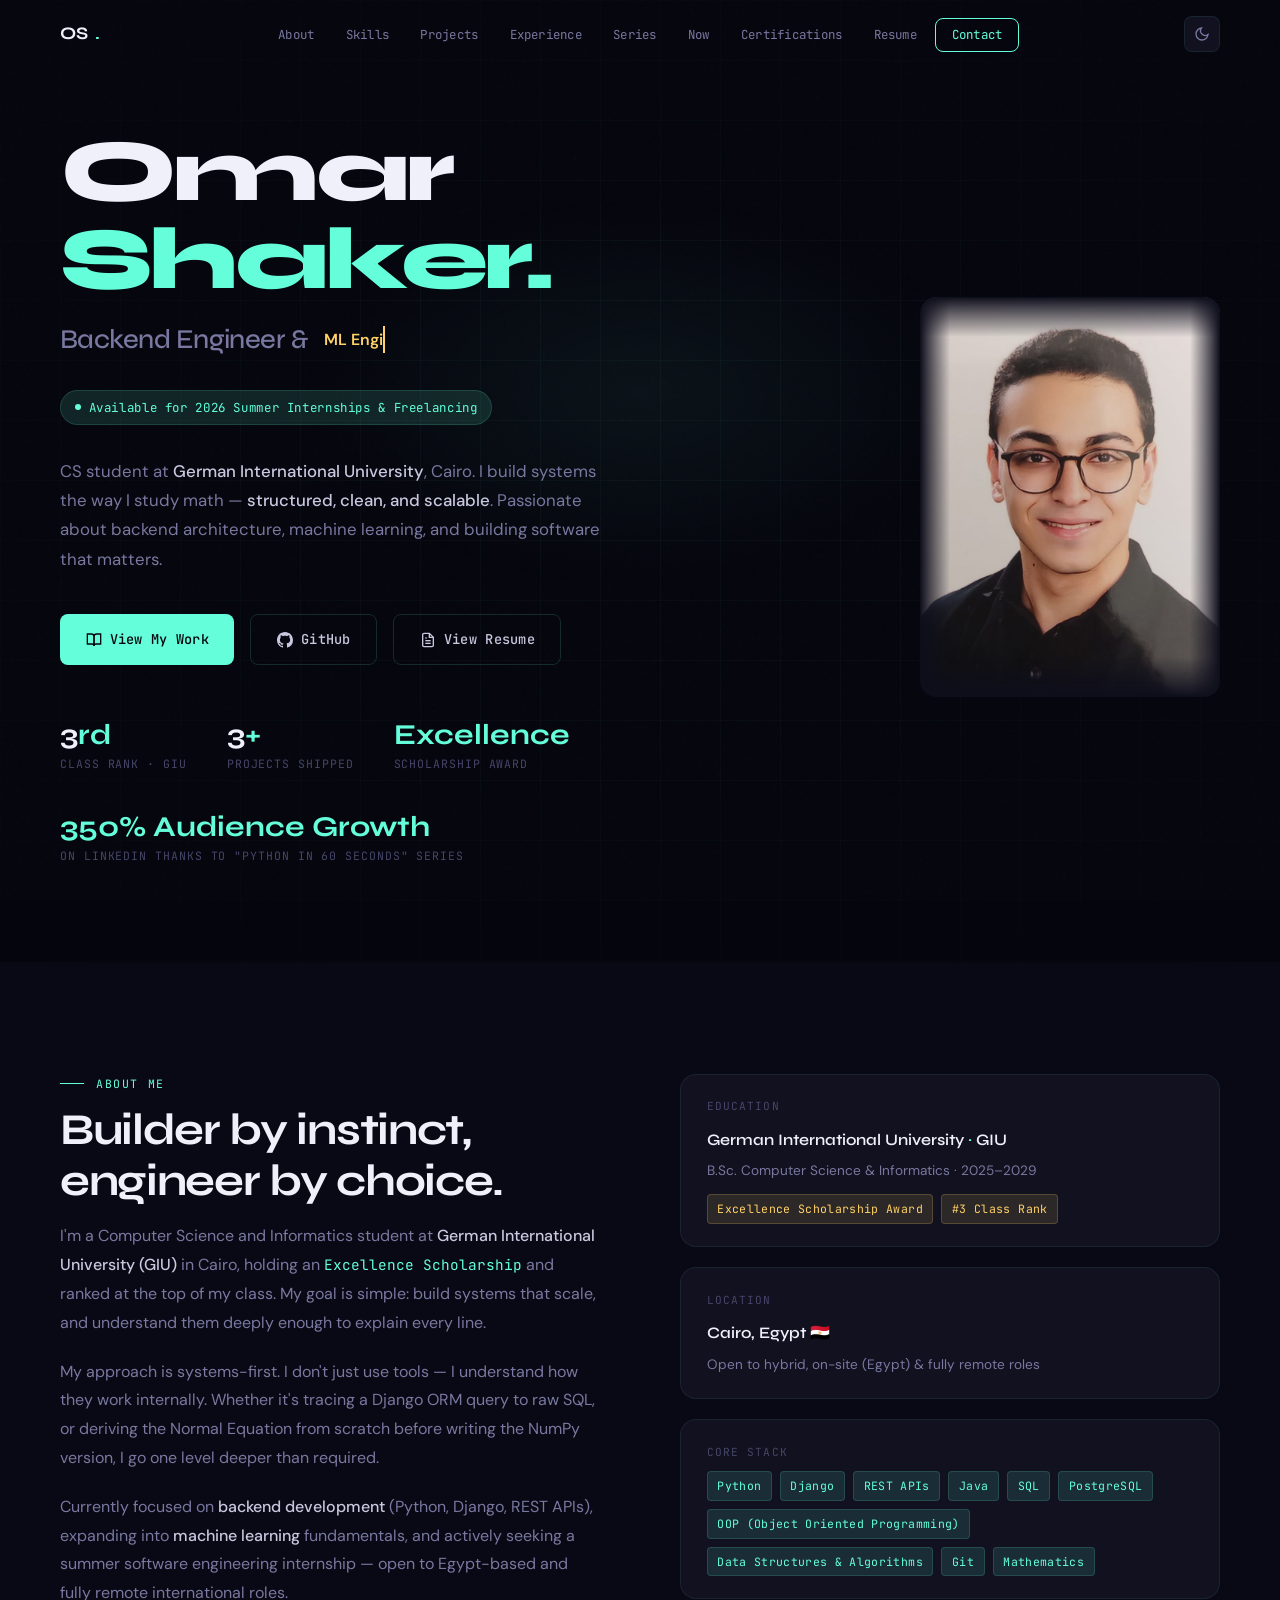
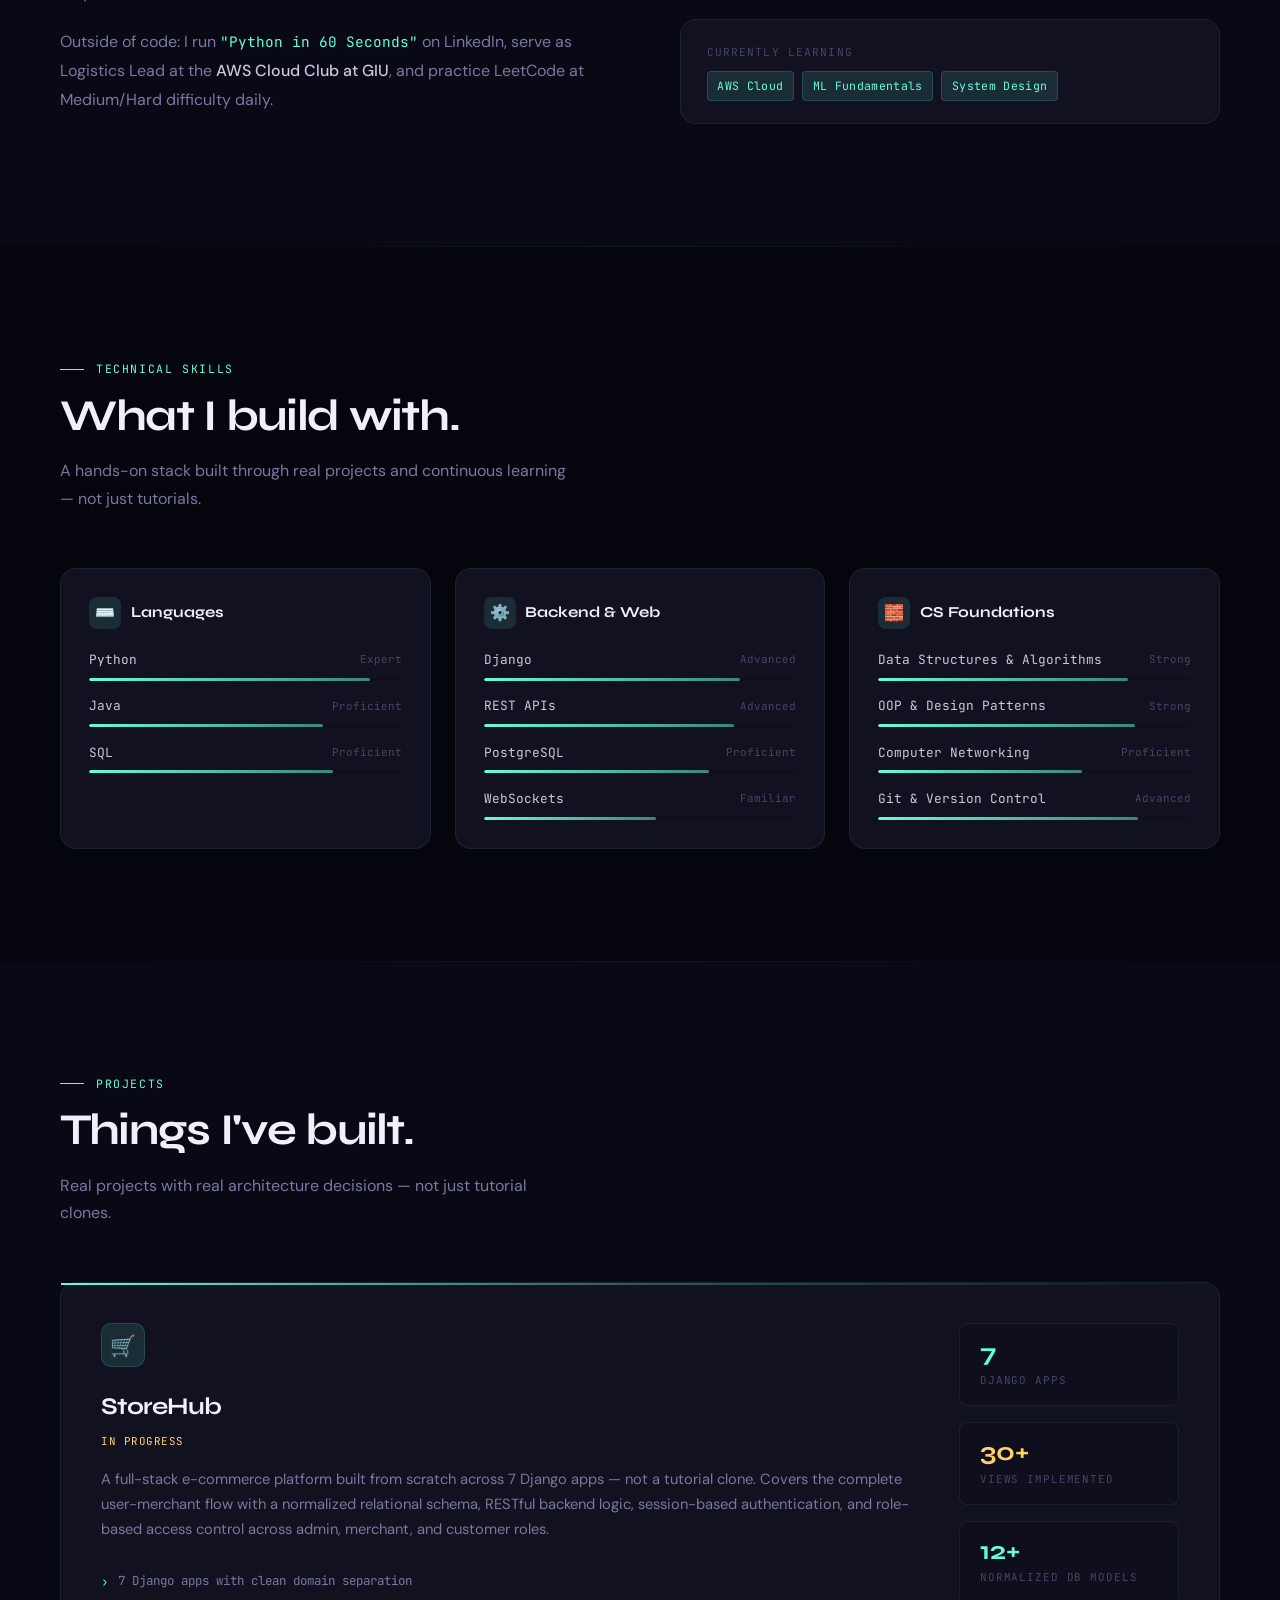
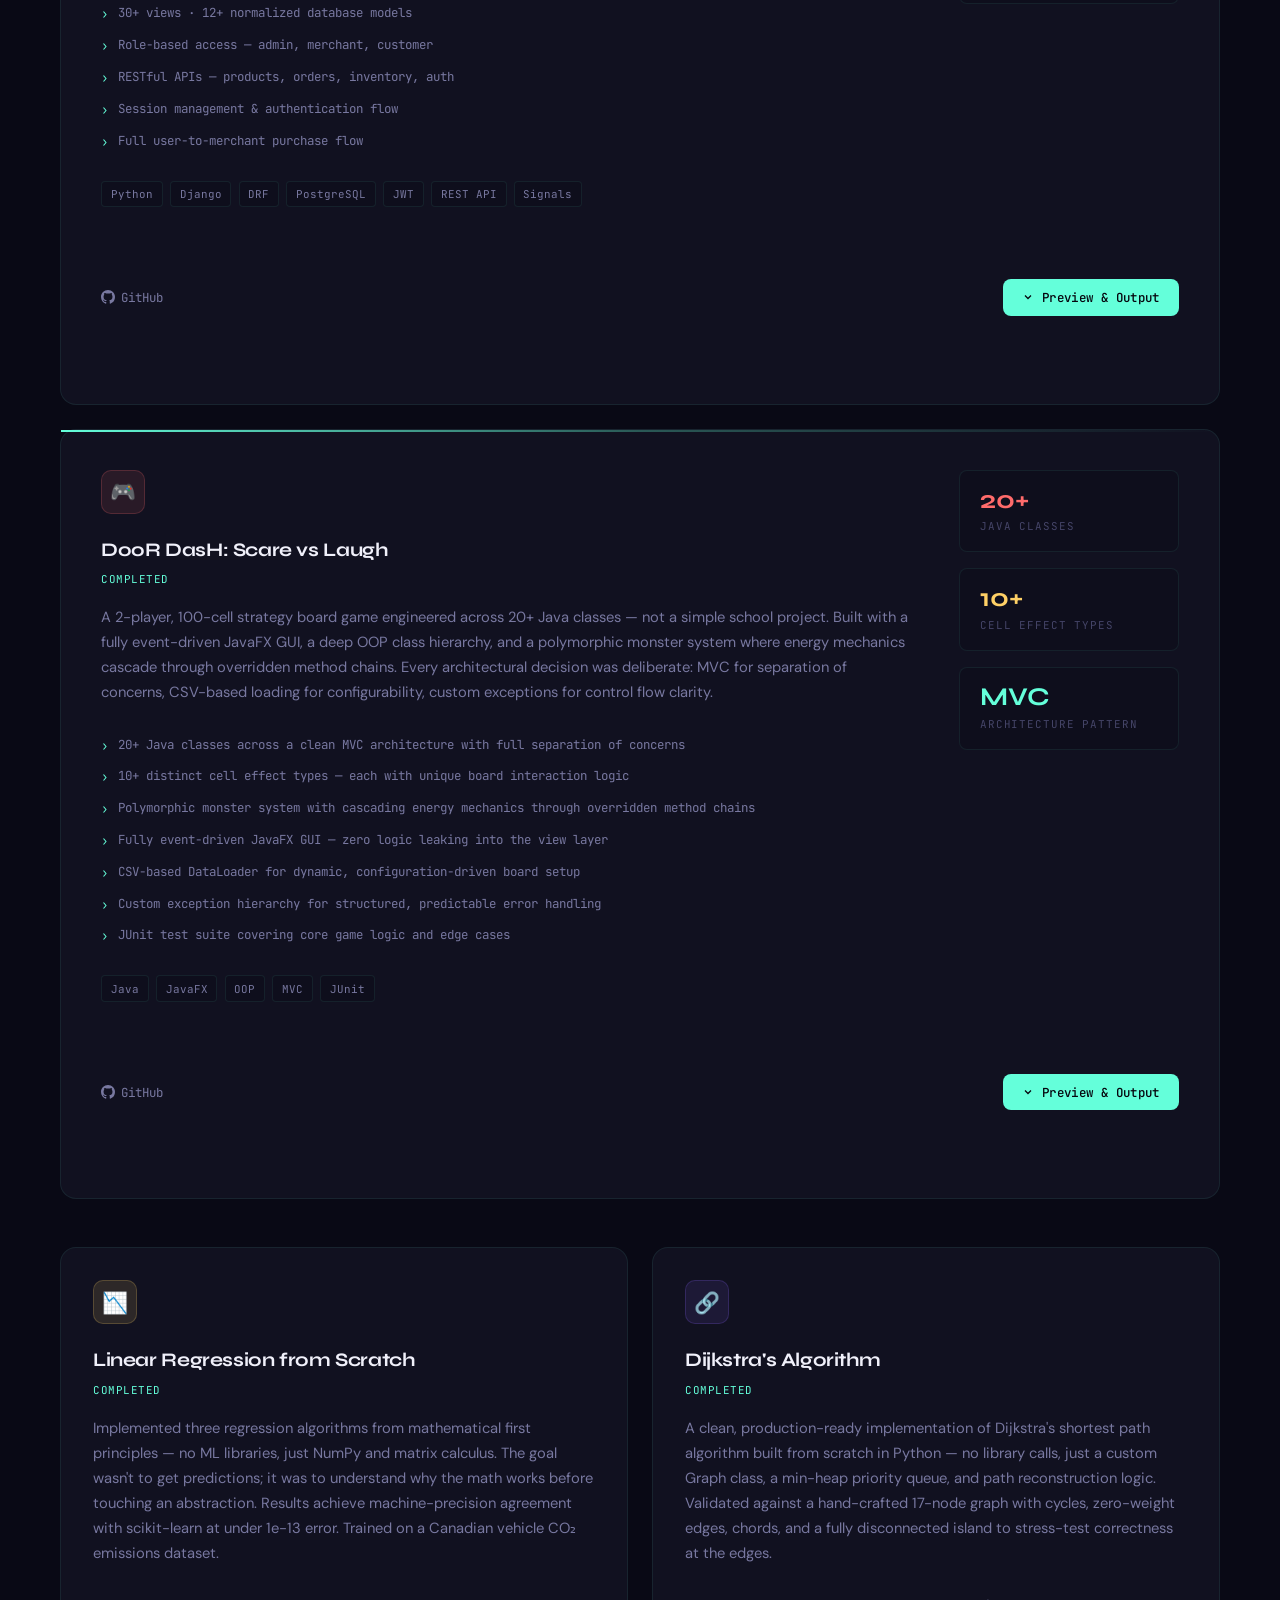
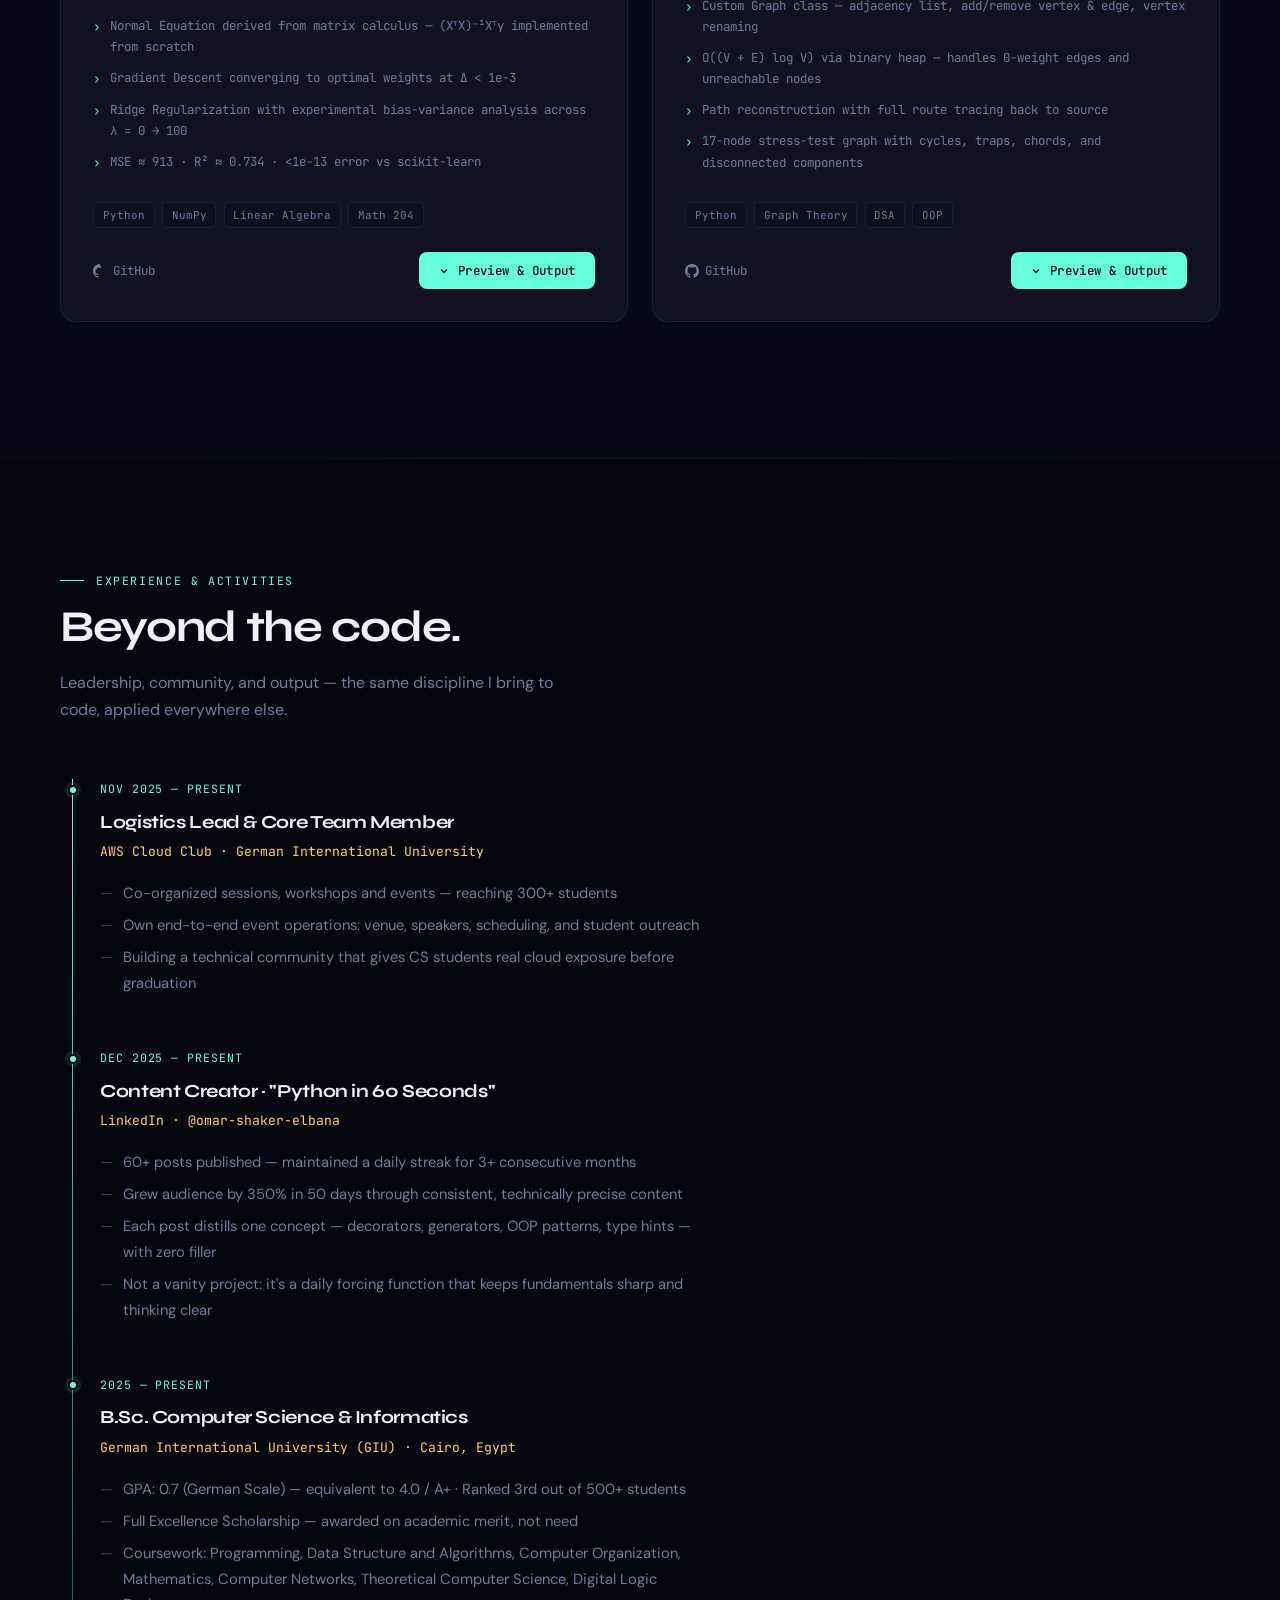
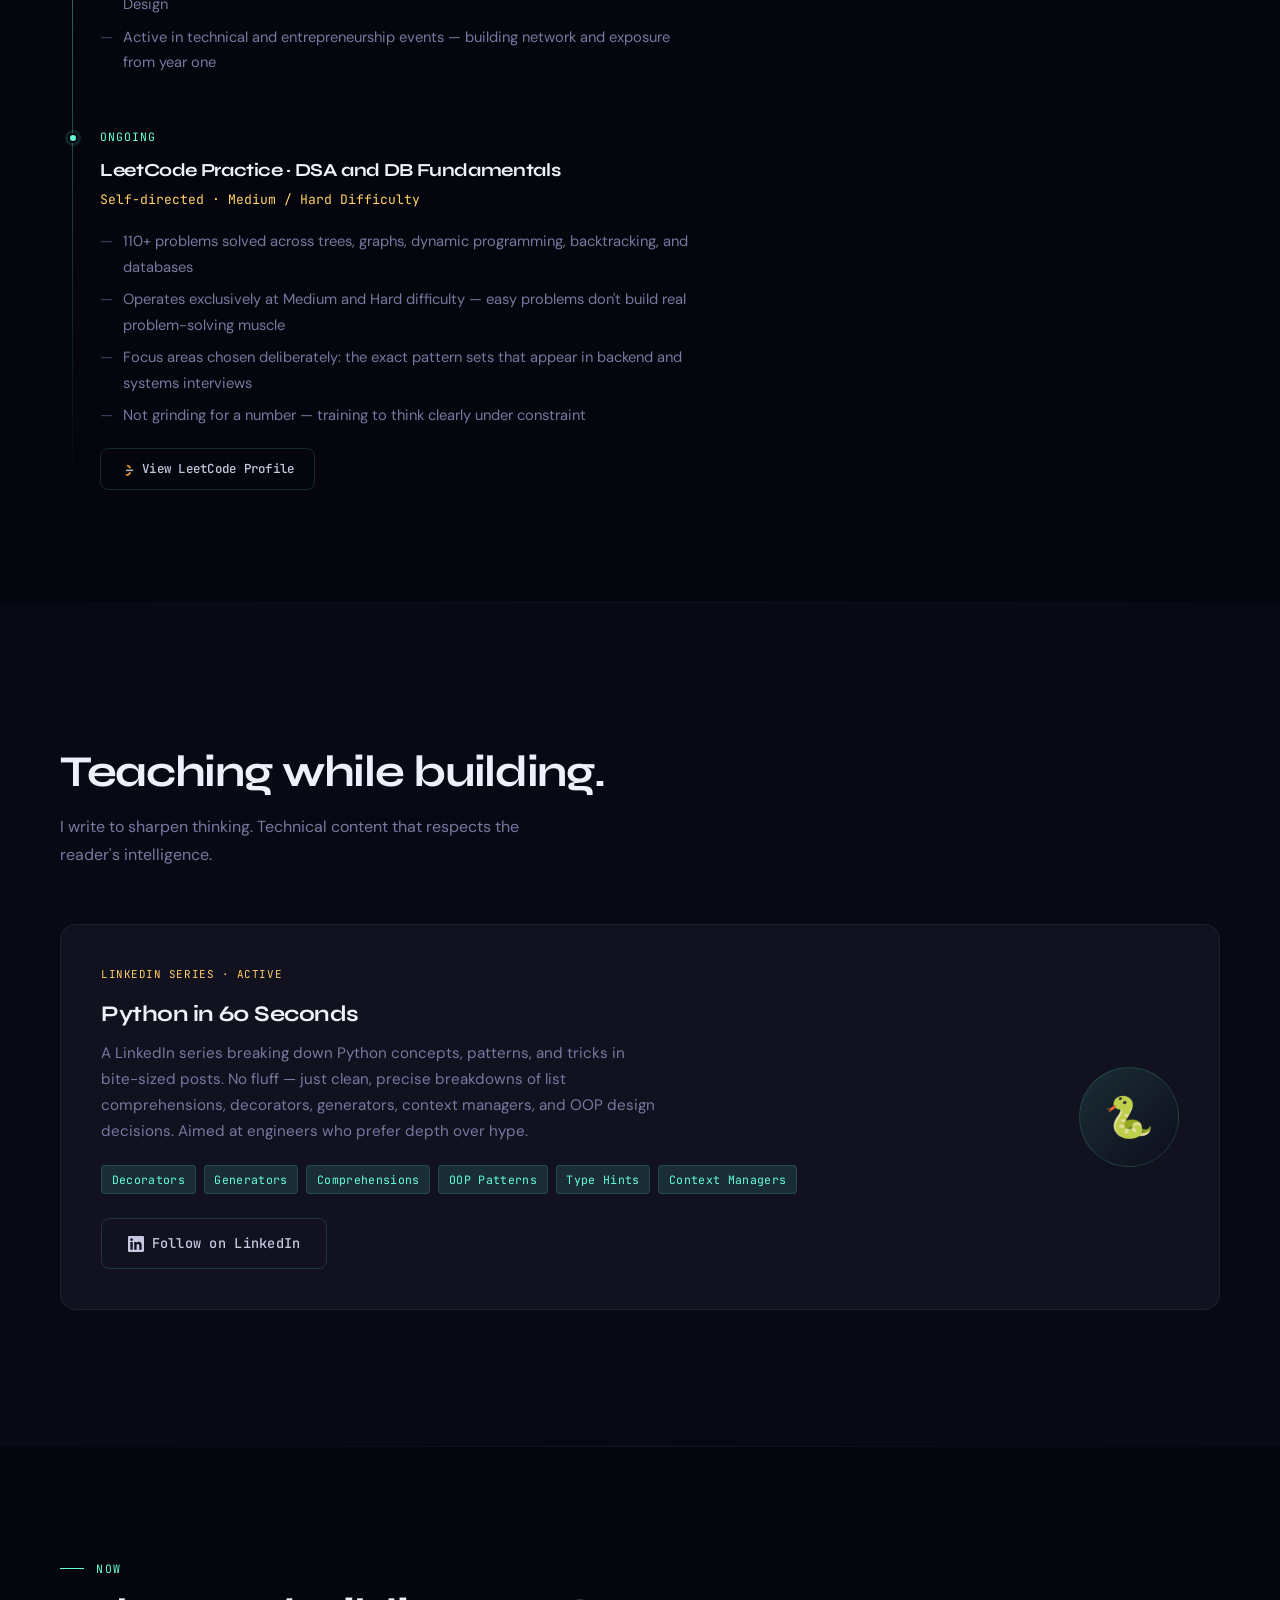
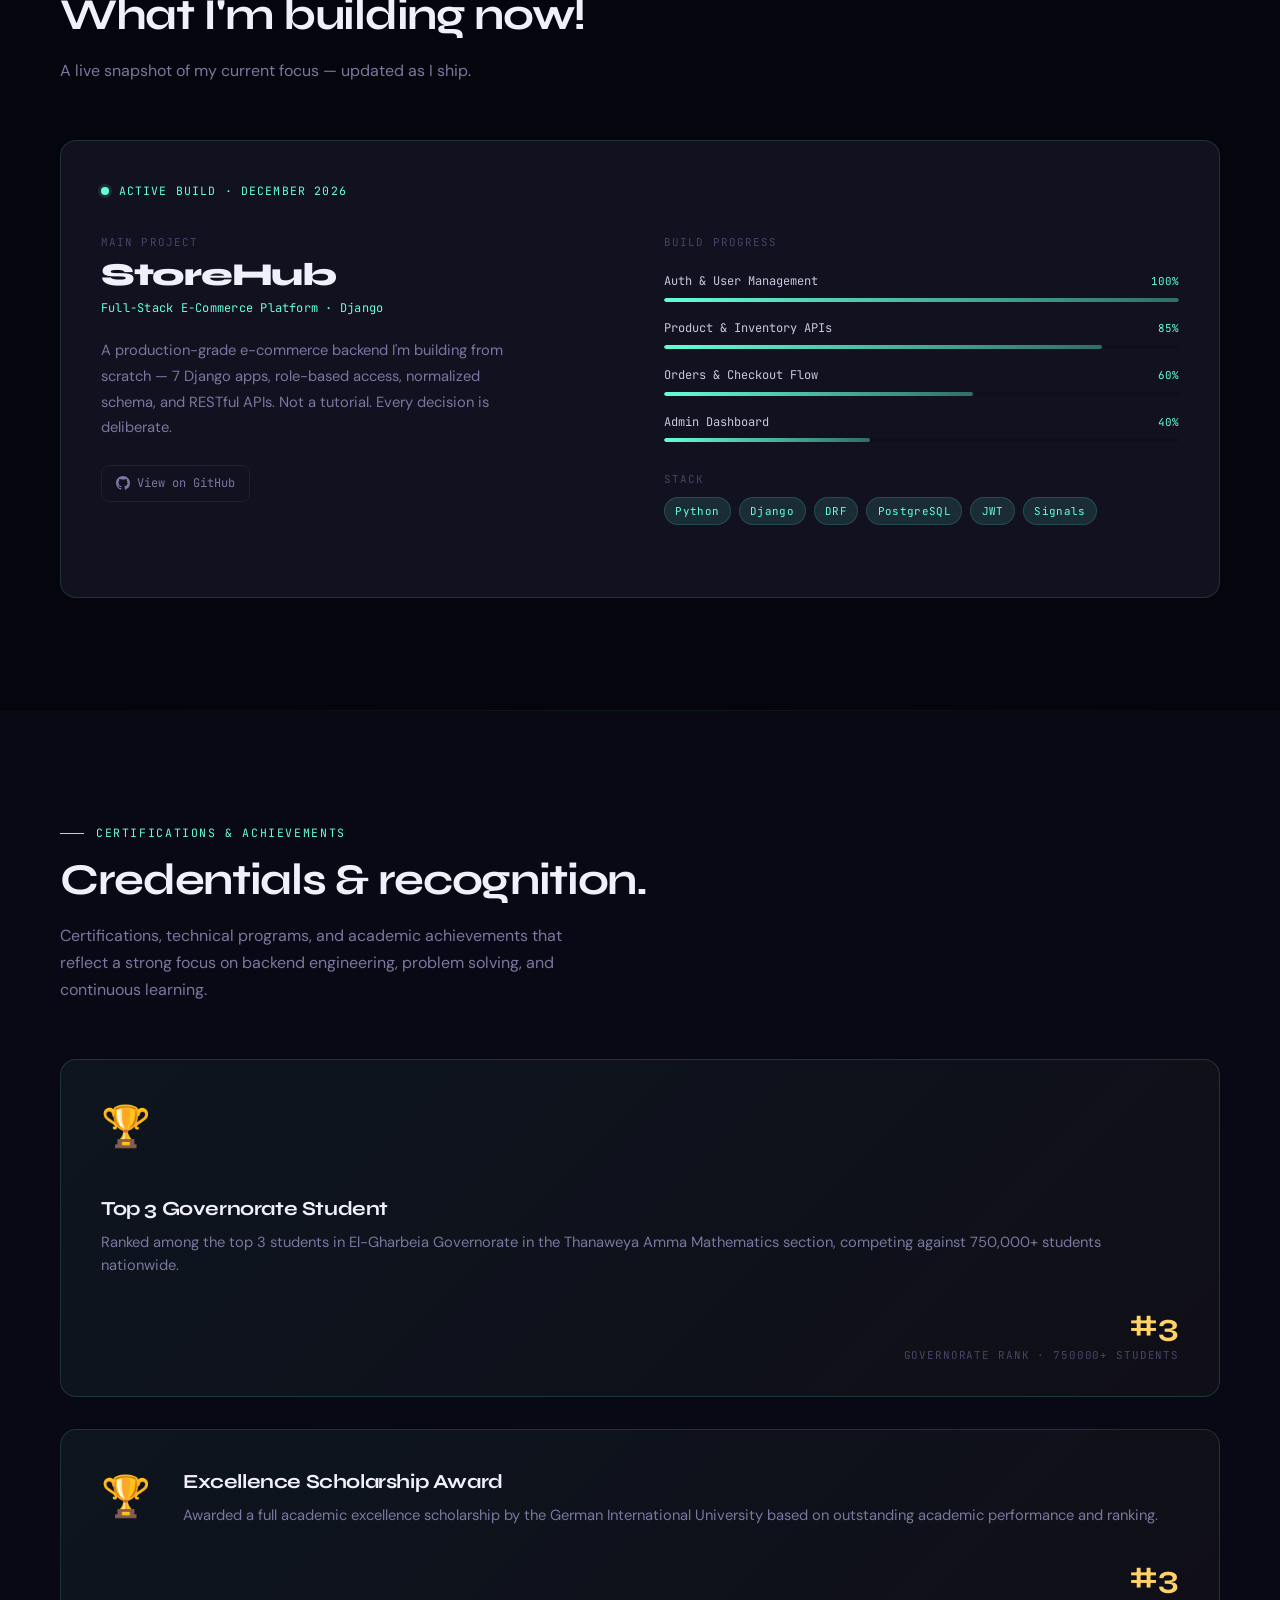
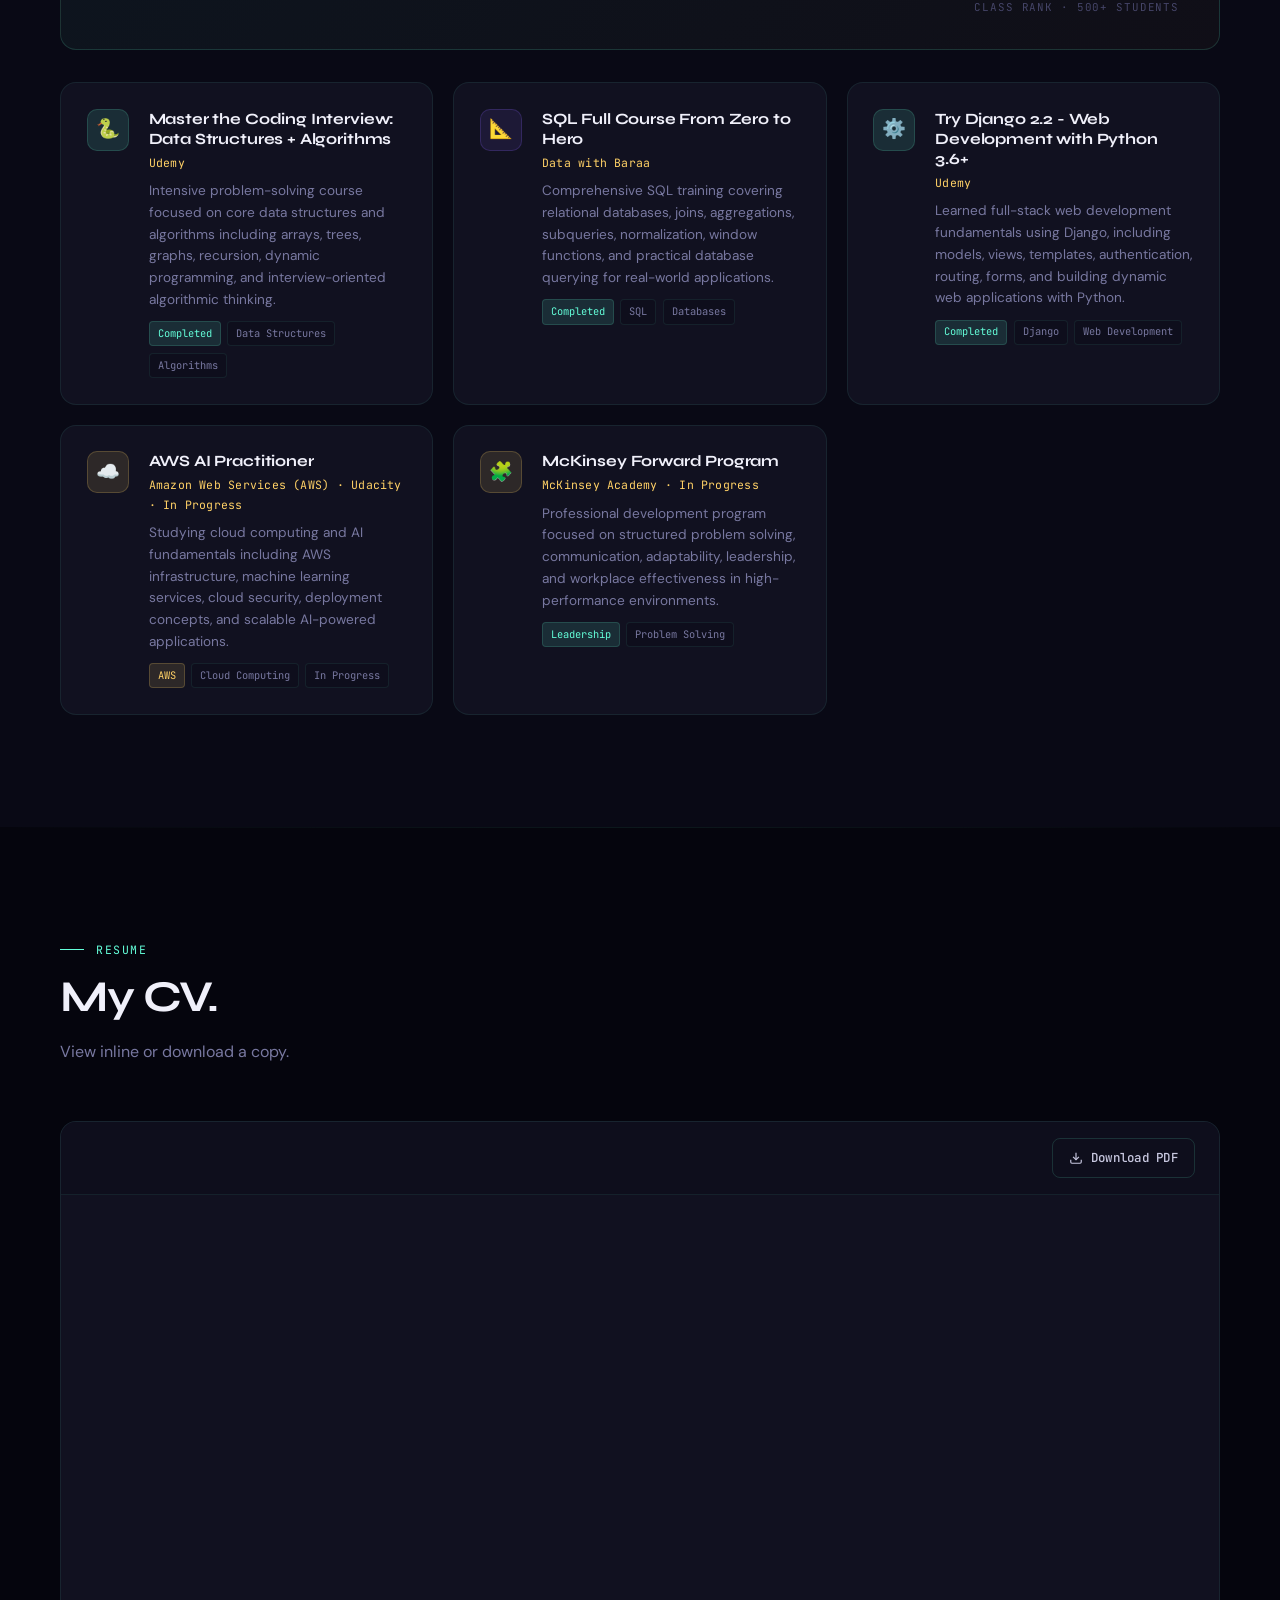
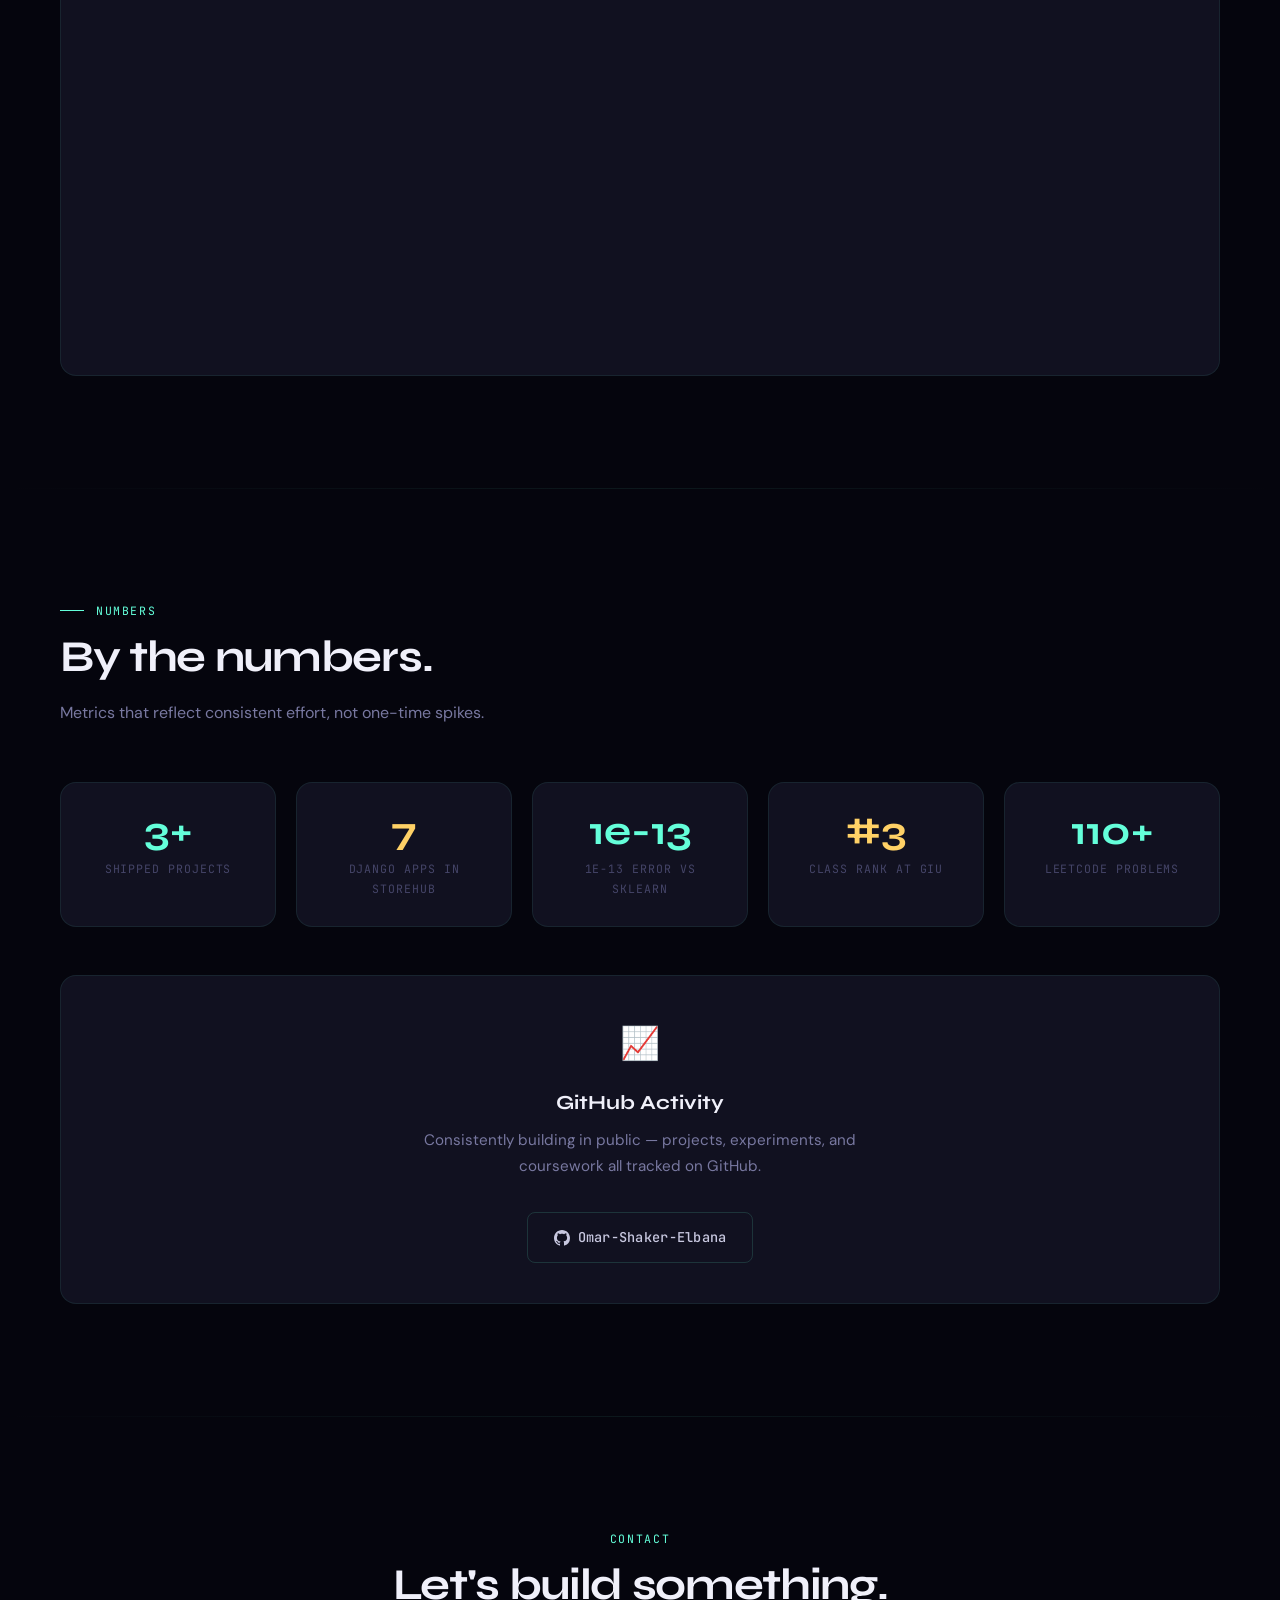
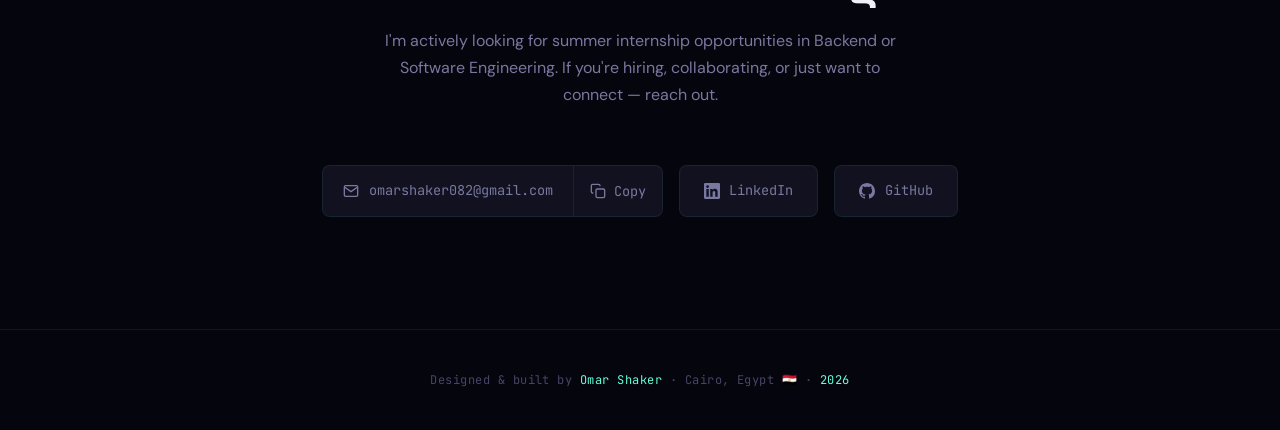
==== commit c9f0db5d: "Updated animations" ====
--- a/old.html
+++ b/old.html
@@ -1,834 +1,1590 @@
-<!-- cat > /mnt/user-data/outputs/index.html << 'HTMLEOF' -->
 <!DOCTYPE html>
 <html lang="en">
 <head>
   <link rel="canonical" href="https://omar-shaker-elbana.github.io" />
-  <meta property="og:image:width" content="1200" />
-  <meta property="og:image:height" content="630" />
-  <link rel="icon" href="images/icon.png" type="image/jpeg" />
+<meta property="og:image:width" content="1200" />
+<meta property="og:image:height" content="630" />
+<link rel="icon" href="images/icon.png" type="image/jpeg" />
   <meta charset="UTF-8" />
   <meta name="viewport" content="width=device-width, initial-scale=1.0" />
   <meta name="description" content="Omar Shaker — Backend Engineer and CS student at GIU Cairo. Building scalable systems with Python, Django, and REST APIs. Open to 2026 summer internships." />
-  <meta property="og:title" content="Omar Shaker · Backend Engineer" />
-  <meta property="og:description" content="CS student at GIU Cairo, ranked #3 in class. Building production-grade backends with Python, Django, and REST APIs. Open to 2026 summer internships." />
-  <meta property="og:image" content="images/omar.jpg" />
-  <meta property="og:type" content="website" />
-  <meta property="og:url" content="https://omar-shaker-elbana.github.io" />
-  <meta name="twitter:card" content="summary_large_image" />
-  <meta name="twitter:title" content="Omar Shaker · Backend Engineer" />
-  <meta name="twitter:description" content="CS student at GIU Cairo. Python, Django, REST APIs. Open to 2026 summer internships." />
-  <meta name="twitter:image" content="images/omar.jpg" />
+<meta property="og:title" content="Omar Shaker · Backend Engineer" />
+<meta property="og:description" content="CS student at GIU Cairo, ranked #3 in class. Building production-grade backends with Python, Django, and REST APIs. Open to 2026 summer internships." />
+<meta property="og:image" content="images/omar.jpg" />
+<meta property="og:type" content="website" />
+<meta property="og:url" content="https://omar-shaker-elbana.github.io" />
+<meta name="twitter:card" content="summary_large_image" />
+<meta name="twitter:title" content="Omar Shaker · Backend Engineer" />
+<meta name="twitter:description" content="CS student at GIU Cairo. Python, Django, REST APIs. Open to 2026 summer internships." />
+<meta name="twitter:image" content="images/omar.jpg" />
   <title>Omar Shaker · Backend Engineer</title>
   <link rel="preconnect" href="https://fonts.googleapis.com" />
   <link rel="preconnect" href="https://fonts.gstatic.com" crossorigin />
   <link href="https://fonts.googleapis.com/css2?family=Syne:wght@400;500;600;700;800&family=JetBrains+Mono:ital,wght@0,300;0,400;0,500;1,300&family=DM+Sans:ital,opsz,wght@0,9..40,300;0,9..40,400;0,9..40,500;1,9..40,300&display=swap" rel="stylesheet" />
 
   <style>
-    /* ─── VARIABLES ─── */
+    /* ─── VARIABLES ──────────────────────────────────────────── */
     :root {
-      --bg-0: #05050d; --bg-1: #090915; --bg-2: #0e0e1c;
-      --bg-card: #111120; --bg-hover: #161628;
-      --border: rgba(100,255,210,0.08); --border-mid: rgba(100,255,210,0.15);
-      --mint: #64ffda; --mint-dim: rgba(100,255,210,0.12); --mint-glow: rgba(100,255,210,0.25);
-      --gold: #ffd166; --gold-dim: rgba(255,209,102,0.12); --coral: #ff6b6b;
-      --text-0: #f0f0fa; --text-1: #c8c8e0; --text-2: #7878a0; --text-3: #454568;
-      --font-display: 'Syne', sans-serif; --font-mono: 'JetBrains Mono', monospace; --font-body: 'DM Sans', sans-serif;
-      --radius: 8px; --radius-lg: 16px;
-      --trans: 0.3s cubic-bezier(0.4,0,0.2,1); --trans-slow: 0.6s cubic-bezier(0.4,0,0.2,1);
-      --spring: cubic-bezier(0.34,1.56,0.64,1);
-      --expo: cubic-bezier(0.16,1,0.3,1);
-    }
-
-    /* ─── RESET ─── */
+      --bg-0:       #05050d;
+      --bg-1:       #090915;
+      --bg-2:       #0e0e1c;
+      --bg-card:    #111120;
+      --bg-hover:   #161628;
+      --border:     rgba(100, 255, 210, 0.08);
+      --border-mid: rgba(100, 255, 210, 0.15);
+
+      --mint:       #64ffda;
+      --mint-dim:   rgba(100, 255, 210, 0.12);
+      --mint-glow:  rgba(100, 255, 210, 0.25);
+      --gold:       #ffd166;
+      --gold-dim:   rgba(255, 209, 102, 0.12);
+      --coral:      #ff6b6b;
+
+      --text-0:     #f0f0fa;
+      --text-1:     #c8c8e0;
+      --text-2:     #7878a0;
+      --text-3:     #454568;
+
+      --font-display: 'Syne', sans-serif;
+      --font-mono:    'JetBrains Mono', monospace;
+      --font-body:    'DM Sans', sans-serif;
+
+      --radius:   8px;
+      --radius-lg: 16px;
+      --trans:     0.3s cubic-bezier(0.4, 0, 0.2, 1);
+      --trans-slow: 0.6s cubic-bezier(0.4, 0, 0.2, 1);
+    }
+
+    /* ─── RESET & BASE ───────────────────────────────────────── */
     *, *::before, *::after { box-sizing: border-box; margin: 0; padding: 0; }
     html { scroll-behavior: smooth; font-size: 16px; }
-    body { background: var(--bg-0); color: var(--text-1); font-family: var(--font-body); line-height: 1.7; overflow-x: hidden; }
+    body {
+      background: var(--bg-0);
+      color: var(--text-1);
+      font-family: var(--font-body);
+      line-height: 1.7;
+      overflow-x: hidden;
+    }
     a { color: inherit; text-decoration: none; }
     img { max-width: 100%; display: block; }
     ::selection { background: var(--mint-dim); color: var(--mint); }
+
+    /* ─── SCROLLBAR ──────────────────────────────────────────── */
     ::-webkit-scrollbar { width: 4px; }
     ::-webkit-scrollbar-track { background: var(--bg-0); }
     ::-webkit-scrollbar-thumb { background: var(--text-3); border-radius: 2px; }
     ::-webkit-scrollbar-thumb:hover { background: var(--mint); }
 
-    /* ─── NOISE OVERLAY ─── */
+    /* ─── NOISE OVERLAY ──────────────────────────────────────── */
     body::before {
       content: '';
-      position: fixed; inset: 0;
+      position: fixed;
+      inset: 0;
       background-image: url("data:image/svg+xml,%3Csvg viewBox='0 0 256 256' xmlns='http://www.w3.org/2000/svg'%3E%3Cfilter id='noise'%3E%3CfeTurbulence type='fractalNoise' baseFrequency='0.9' numOctaves='4' stitchTiles='stitch'/%3E%3C/filter%3E%3Crect width='100%25' height='100%25' filter='url(%23noise)' opacity='0.04'/%3E%3C/svg%3E");
-      pointer-events: none; z-index: 0; opacity: 0.5;
-    }
-
-    /* ─── CUSTOM CURSOR ─── */
-    .cursor-glow {
+      pointer-events: none;
+      z-index: 0;
+      opacity: 0.5;
+    }
+
+    /* ─── LAYOUT HELPERS ─────────────────────────────────────── */
+    .container {
+      width: min(1160px, 100% - 4rem);
+      margin-inline: auto;
+    }
+    section { position: relative; z-index: 1; }
+
+    /* ─── HEADER / NAV ───────────────────────────────────────── */
+    #header {
       position: fixed;
-      width: 300px; height: 300px;
-      border-radius: 50%;
-      background: radial-gradient(circle, rgba(100,255,210,0.04) 0%, transparent 70%);
+      top: 0;
+      left: 0;
+      right: 0;
+      z-index: 100;
+      padding: 0;
+      transition: background var(--trans), box-shadow var(--trans);
+    }
+    #header.scrolled {
+      background: rgba(5, 5, 13, 0.88);
+      backdrop-filter: blur(20px);
+      -webkit-backdrop-filter: blur(20px);
+      box-shadow: 0 1px 0 var(--border);
+    }
+    nav {
+      display: flex;
+      align-items: center;
+      justify-content: space-between;
+      height: 68px;
+      gap: 2rem;
+    }
+    .nav-logo {
+      font-family: var(--font-display);
+      font-weight: 700;
+      font-size: 1.1rem;
+      letter-spacing: -0.02em;
+      color: var(--text-0);
+      display: flex;
+      align-items: center;
+      gap: 0.5rem;
+    }
+    .nav-logo span { color: var(--mint); }
+    .nav-links {
+      display: flex;
+      align-items: center;
+      gap: 0.25rem;
+      list-style: none;
+    }
+    .nav-links a {
+      font-family: var(--font-mono);
+      font-size: 0.78rem;
+      color: var(--text-2);
+      padding: 0.45rem 0.85rem;
+      border-radius: var(--radius);
+      transition: color var(--trans), background var(--trans);
+      letter-spacing: 0.02em;
+    }
+    .nav-links a:hover,
+    .nav-links a.active {
+      color: var(--mint);
+      background: var(--mint-dim);
+    }
+    .nav-cta {
+      font-family: var(--font-mono);
+      font-size: 0.78rem;
+      color: var(--mint) !important;
+      border: 1px solid var(--mint) !important;
+      padding: 0.45rem 1rem !important;
+      border-radius: var(--radius) !important;
+      background: transparent !important;
+      transition: background var(--trans), color var(--trans) !important;
+    }
+    .nav-cta:hover {
+      background: var(--mint) !important;
+      color: var(--bg-0) !important;
+    }
+    .hamburger {
+      display: none;
+      flex-direction: column;
+      gap: 5px;
+      cursor: pointer;
+      padding: 4px;
+      background: none;
+      border: none;
+    }
+    .hamburger span {
+      display: block;
+      width: 24px;
+      height: 2px;
+      background: var(--text-1);
+      border-radius: 2px;
+      transition: var(--trans);
+    }
+    /* FIX: hamburger open state — animates bars into an X */
+    .hamburger.open span:nth-child(1) {
+      transform: translateY(7px) rotate(45deg);
+    }
+    .hamburger.open span:nth-child(2) {
+      opacity: 0;
+      transform: scaleX(0);
+    }
+    .hamburger.open span:nth-child(3) {
+      transform: translateY(-7px) rotate(-45deg);
+    }
+
+    /* ─── MOBILE NAV ─────────────────────────────────────────── */
+    .mobile-menu {
+      display: flex;
+      position: fixed;
+      inset: 0;
+      background: rgba(5, 5, 13, 0.97);
+      backdrop-filter: blur(20px);
+      z-index: 99;
+      flex-direction: column;
+      align-items: center;
+      justify-content: center;
+      gap: 2rem;
+      opacity: 0;
       pointer-events: none;
-      transform: translate(-50%, -50%);
-      z-index: 9999;
-      transition: transform 0.15s ease, opacity 0.3s ease;
-      will-change: transform;
-    }
-
-    /* ─── LAYOUT ─── */
-    .container { width: min(1160px, 100% - 4rem); margin-inline: auto; }
-    section { position: relative; z-index: 1; }
-
-    /* ─── HEADER ─── */
-    #header {
-      position: fixed; top: 0; left: 0; right: 0; z-index: 100;
-      padding: 0; transition: background var(--trans), box-shadow var(--trans);
-    }
-    #header.scrolled {
-      background: rgba(5,5,13,0.88);
-      backdrop-filter: blur(20px); -webkit-backdrop-filter: blur(20px);
-      box-shadow: 0 1px 0 var(--border);
-    }
-    nav { display: flex; align-items: center; justify-content: space-between; height: 68px; gap: 2rem; }
-    .nav-logo {
-      font-family: var(--font-display); font-weight: 700; font-size: 1.1rem;
-      letter-spacing: -0.02em; color: var(--text-0);
-      display: flex; align-items: center; gap: 0.5rem;
-      /* Logo entrance */
-      animation: navLogoIn 0.7s var(--expo) both;
-    }
-    .nav-logo span { color: var(--mint); }
-    .nav-links { display: flex; align-items: center; gap: 0.25rem; list-style: none; }
-    .nav-links li {
-      animation: navItemDrop 0.5s var(--expo) both;
-    }
-    .nav-links li:nth-child(1) { animation-delay: 0.05s; }
-    .nav-links li:nth-child(2) { animation-delay: 0.1s; }
-    .nav-links li:nth-child(3) { animation-delay: 0.15s; }
-    .nav-links li:nth-child(4) { animation-delay: 0.2s; }
-    .nav-links li:nth-child(5) { animation-delay: 0.25s; }
-    .nav-links li:nth-child(6) { animation-delay: 0.3s; }
-    .nav-links li:nth-child(7) { animation-delay: 0.35s; }
-    .nav-links li:nth-child(8) { animation-delay: 0.4s; }
-    .nav-links li:nth-child(9) { animation-delay: 0.45s; }
-    .nav-links a {
-      font-family: var(--font-mono); font-size: 0.78rem; color: var(--text-2);
-      padding: 0.45rem 0.85rem; border-radius: var(--radius);
-      transition: color var(--trans), background var(--trans);
-      letter-spacing: 0.02em; position: relative;
-    }
-    .nav-links a::after {
-      content: ''; position: absolute; bottom: 2px; left: 50%; right: 50%;
-      height: 1px; background: var(--mint);
-      transition: left 0.3s var(--expo), right 0.3s var(--expo);
-    }
-    .nav-links a:hover::after, .nav-links a.active::after { left: 10%; right: 10%; }
-    .nav-links a:hover, .nav-links a.active { color: var(--mint); background: var(--mint-dim); }
-    .nav-cta {
-      font-family: var(--font-mono); font-size: 0.78rem; color: var(--mint) !important;
-      border: 1px solid var(--mint) !important; padding: 0.45rem 1rem !important;
-      border-radius: var(--radius) !important; background: transparent !important;
-      transition: background var(--trans), color var(--trans) !important;
-    }
-    .nav-cta:hover { background: var(--mint) !important; color: var(--bg-0) !important; }
-    .hamburger { display: none; flex-direction: column; gap: 5px; cursor: pointer; padding: 4px; background: none; border: none; }
-    .hamburger span { display: block; width: 24px; height: 2px; background: var(--text-1); border-radius: 2px; transition: var(--trans); }
-    .hamburger.open span:nth-child(1) { transform: translateY(7px) rotate(45deg); }
-    .hamburger.open span:nth-child(2) { opacity: 0; transform: scaleX(0); }
-    .hamburger.open span:nth-child(3) { transform: translateY(-7px) rotate(-45deg); }
-
-    /* ─── MOBILE NAV ─── */
-    .mobile-menu {
-      display: flex; position: fixed; inset: 0;
-      background: rgba(5,5,13,0.97); backdrop-filter: blur(20px);
-      z-index: 99; flex-direction: column; align-items: center;
-      gap: 2rem; opacity: 0; pointer-events: none; transform: translateY(-12px);
-      transition: opacity 0.35s var(--expo), transform 0.35s var(--expo);
-      overflow-y: auto; justify-content: flex-start; padding-top: 5rem;
-    }
-    .mobile-menu.open { opacity: 1; pointer-events: auto; transform: translateY(0); }
-    .mobile-menu a { font-family: var(--font-display); font-size: 1.8rem; font-weight: 600; color: var(--text-1); transition: color var(--trans); }
+      transform: translateY(-12px);
+      transition: opacity 0.35s cubic-bezier(0.4, 0, 0.2, 1),
+                  transform 0.35s cubic-bezier(0.4, 0, 0.2, 1);
+      overflow-y: auto;
+      justify-content: flex-start;
+      padding-top: 5rem;  /* keeps items from hiding behind the header */
+                }
+    .mobile-menu.open {
+      opacity: 1;
+      pointer-events: auto;
+      transform: translateY(0);
+    }
+    .mobile-menu a {
+      font-family: var(--font-display);
+      font-size: 1.8rem;
+      font-weight: 600;
+      color: var(--text-1);
+      transition: color var(--trans);
+    }
     .mobile-menu a:hover { color: var(--mint); }
-
-    /* ─── AURORA / HERO BG ─── */
-    .hero-aurora { position: absolute; inset: 0; overflow: hidden; pointer-events: none; }
-    .aurora-orb {
-      position: absolute; border-radius: 50%;
-      filter: blur(90px); mix-blend-mode: screen;
-      animation: auroraFloat var(--dur, 10s) ease-in-out infinite alternate;
-    }
-    .aurora-1 { width: 600px; height: 500px; background: rgba(100,255,210,0.045); top: -80px; left: 5%; --dur: 9s; }
-    .aurora-2 { width: 450px; height: 400px; background: rgba(255,209,102,0.03); top: 30%; right: 0%; --dur: 12s; animation-delay: -4s; }
-    .aurora-3 { width: 700px; height: 300px; background: rgba(100,255,210,0.02); bottom: 0; left: 25%; --dur: 14s; animation-delay: -7s; }
-
-    /* ─── HERO ─── */
-    #hero { min-height: 100vh; display: flex; align-items: center; padding: 8rem 0 6rem; position: relative; overflow: hidden; }
+    .mobile-close {
+      position: absolute;
+      top: 1.5rem;
+      right: 2rem;
+      font-size: 2rem;
+      cursor: pointer;
+      color: var(--text-2);
+    }
+
+    /* ─── HERO ───────────────────────────────────────────────── */
+    #hero {
+      min-height: 100vh;
+      display: flex;
+      align-items: center;
+      padding: 8rem 0 6rem;
+      position: relative;
+      overflow: hidden;
+    }
     .hero-grid-bg {
-      position: absolute; inset: 0;
-      background-image: linear-gradient(rgba(100,255,210,0.03) 1px, transparent 1px), linear-gradient(90deg, rgba(100,255,210,0.03) 1px, transparent 1px);
+      position: absolute;
+      inset: 0;
+      background-image:
+        linear-gradient(rgba(100,255,210,0.03) 1px, transparent 1px),
+        linear-gradient(90deg, rgba(100,255,210,0.03) 1px, transparent 1px);
       background-size: 60px 60px;
       mask-image: radial-gradient(ellipse 80% 80% at 50% 50%, black 30%, transparent 100%);
-      animation: gridShift 20s linear infinite;
     }
     .hero-glow {
-      position: absolute; top: 20%; left: 50%; transform: translateX(-50%);
-      width: 700px; height: 400px;
+      position: absolute;
+      top: 20%;
+      left: 50%;
+      transform: translateX(-50%);
+      width: 700px;
+      height: 400px;
       background: radial-gradient(ellipse, rgba(100,255,210,0.06) 0%, transparent 70%);
       pointer-events: none;
-      animation: glowPulse 4s ease-in-out infinite alternate;
-    }
-    .hero-content { position: relative; max-width: 780px; }
+    }
+    .hero-content {
+      position: relative;
+      max-width: 780px;
+    }
     .hero-tag {
-      display: inline-flex; align-items: center; gap: 0.5rem;
-      font-family: var(--font-mono); font-size: 0.78rem; color: var(--mint);
-      background: var(--mint-dim); border: 1px solid var(--border-mid);
-      padding: 0.35rem 0.85rem; border-radius: 100px; margin-bottom: 2rem;
+      display: inline-flex;
+      align-items: center;
+      gap: 0.5rem;
+      font-family: var(--font-mono);
+      font-size: 0.78rem;
+      color: var(--mint);
+      background: var(--mint-dim);
+      border: 1px solid var(--border-mid);
+      padding: 0.35rem 0.85rem;
+      border-radius: 100px;
+      margin-bottom: 2rem;
       letter-spacing: 0.05em;
-      animation: slideInLeft 0.8s var(--expo) 0.1s both;
-    }
-    .hero-tag::before { content: ''; width: 6px; height: 6px; border-radius: 50%; background: var(--mint); animation: pulse 2s ease infinite; }
+      animation: fadeInUp 0.8s ease both;
+    }
+    .hero-tag::before {
+      content: '';
+      width: 6px;
+      height: 6px;
+      border-radius: 50%;
+      background: var(--mint);
+      animation: pulse 2s ease infinite;
+    }
+    @keyframes pulse {
+      0%, 100% { opacity: 1; transform: scale(1); }
+      50% { opacity: 0.5; transform: scale(0.8); }
+    }
     .hero-name {
-      font-family: var(--font-display); font-weight: 800;
-      font-size: clamp(3rem, 8vw, 5.5rem); line-height: 1;
-      letter-spacing: -0.04em; color: var(--text-0); margin-bottom: 0.75rem;
-      perspective: 600px;
+      font-family: var(--font-display);
+      font-weight: 800;
+      font-size: clamp(3rem, 8vw, 5.5rem);
+      line-height: 1;
+      letter-spacing: -0.04em;
+      color: var(--text-0);
+      margin-bottom: 0.75rem;
+      animation: fadeInUp 0.8s 0.1s ease both;
     }
     .hero-name .accent { color: var(--mint); }
-    /* char-split will animate chars; pre-animate state hidden via JS */
-    .char-split {
-      display: inline-block;
-      animation: charFlip 0.65s var(--expo) both;
-      transform-origin: bottom center;
-    }
     .hero-title-line {
-      display: flex; align-items: center; gap: 1rem; margin-bottom: 1.75rem;
-      animation: slideInLeft 0.8s var(--expo) 0.45s both;
-    }
-    .hero-title { font-family: var(--font-display); font-size: clamp(1.2rem, 3vw, 1.7rem); font-weight: 500; color: var(--text-2); letter-spacing: -0.02em; }
-    .typewriter { color: var(--gold); font-weight: 600; border-right: 2px solid var(--gold); animation: blink 0.9s step-end infinite; white-space: nowrap; overflow: hidden; }
+      display: flex;
+      align-items: center;
+      gap: 1rem;
+      margin-bottom: 1.75rem;
+      animation: fadeInUp 0.8s 0.2s ease both;
+    }
+    .hero-title {
+      font-family: var(--font-display);
+      font-size: clamp(1.2rem, 3vw, 1.7rem);
+      font-weight: 500;
+      color: var(--text-2);
+      letter-spacing: -0.02em;
+    }
+    .typewriter {
+      color: var(--gold);
+      font-weight: 600;
+      border-right: 2px solid var(--gold);
+      animation: blink 0.9s step-end infinite;
+      white-space: nowrap;
+      overflow: hidden;
+    }
+    @keyframes blink { 0%, 100% { border-color: var(--gold); } 50% { border-color: transparent; } }
     .hero-bio {
-      font-size: 1.05rem; color: var(--text-2); max-width: 560px; line-height: 1.75; margin-bottom: 2.5rem;
-      animation: blurIn 0.9s ease 0.6s both;
+      font-size: 1.05rem;
+      color: var(--text-2);
+      max-width: 560px;
+      line-height: 1.75;
+      margin-bottom: 2.5rem;
+      animation: fadeInUp 0.8s 0.3s ease both;
     }
     .hero-bio strong { color: var(--text-1); font-weight: 500; }
-    .hero-actions { display: flex; flex-wrap: wrap; gap: 1rem; margin-bottom: 3.5rem; animation: riseOvershoot 0.7s var(--spring) 0.75s both; }
-    .hero-stats { display: flex; flex-wrap: wrap; gap: 2.5rem; animation: popBounce 0.8s var(--spring) 0.9s both; }
+    .hero-actions {
+      display: flex;
+      flex-wrap: wrap;
+      gap: 1rem;
+      margin-bottom: 3.5rem;
+      animation: fadeInUp 0.8s 0.4s ease both;
+    }
+    .btn {
+      display: inline-flex;
+      align-items: center;
+      gap: 0.5rem;
+      font-family: var(--font-mono);
+      font-size: 0.85rem;
+      font-weight: 500;
+      padding: 0.8rem 1.6rem;
+      border-radius: var(--radius);
+      transition: var(--trans);
+      cursor: pointer;
+      border: none;
+      letter-spacing: 0.02em;
+    }
+    .btn-primary {
+      background: var(--mint);
+      color: var(--bg-0);
+    }
+    .btn-primary:hover {
+      background: #7fffdf;
+      transform: translateY(-2px);
+      box-shadow: 0 8px 32px rgba(100,255,210,0.25);
+    }
+    .btn-outline {
+      background: transparent;
+      color: var(--text-1);
+      border: 1px solid var(--border-mid);
+    }
+    .btn-outline:hover {
+      border-color: var(--mint);
+      color: var(--mint);
+      background: var(--mint-dim);
+      transform: translateY(-2px);
+    }
+    .hero-stats {
+      display: flex;
+      flex-wrap: wrap;
+      gap: 2.5rem;
+      animation: fadeInUp 0.8s 0.5s ease both;
+    }
     .stat-item {}
-    .stat-num { font-family: var(--font-display); font-size: 1.8rem; font-weight: 700; color: var(--text-0); line-height: 1; }
+    .stat-num {
+      font-family: var(--font-display);
+      font-size: 1.8rem;
+      font-weight: 700;
+      color: var(--text-0);
+      line-height: 1;
+    }
     .stat-num span { color: var(--mint); }
-    .stat-label { font-family: var(--font-mono); font-size: 0.72rem; color: var(--text-3); letter-spacing: 0.08em; margin-top: 0.25rem; text-transform: uppercase; }
-
-    /* ─── BUTTONS ─── */
-    .btn {
-      display: inline-flex; align-items: center; gap: 0.5rem;
-      font-family: var(--font-mono); font-size: 0.85rem; font-weight: 500;
-      padding: 0.8rem 1.6rem; border-radius: var(--radius);
-      transition: var(--trans); cursor: pointer; border: none; letter-spacing: 0.02em;
-      position: relative; overflow: hidden;
-    }
-    .btn::after {
-      content: ''; position: absolute; inset: 0;
-      background: linear-gradient(135deg, rgba(255,255,255,0.1), transparent);
-      opacity: 0; transition: opacity 0.3s;
-    }
-    .btn:hover::after { opacity: 1; }
-    .btn-primary { background: var(--mint); color: var(--bg-0); }
-    .btn-primary:hover { background: #7fffdf; transform: translateY(-2px); box-shadow: 0 8px 32px rgba(100,255,210,0.3); }
-    .btn-outline { background: transparent; color: var(--text-1); border: 1px solid var(--border-mid); }
-    .btn-outline:hover { border-color: var(--mint); color: var(--mint); background: var(--mint-dim); transform: translateY(-2px); }
-
-    /* ─── SCROLL PROGRESS ─── */
-    #scroll-progress {
-      position: fixed; top: 0; left: 0; height: 2px; width: 0%;
-      background: linear-gradient(90deg, var(--mint), rgba(100,255,210,0.5));
-      z-index: 200; transition: width 0.08s linear;
-      box-shadow: 0 0 8px var(--mint-glow);
-    }
-
-    /* ─── SECTION COMMON ─── */
+    .stat-label {
+      font-family: var(--font-mono);
+      font-size: 0.72rem;
+      color: var(--text-3);
+      letter-spacing: 0.08em;
+      margin-top: 0.25rem;
+      text-transform: uppercase;
+    }
+
+    /* ─── SCROLL INDICATOR ───────────────────────────────────── */
+    .scroll-indicator {
+      position: absolute;
+      bottom: 2.5rem;
+      left: 50%;
+      transform: translateX(-50%);
+      display: flex;
+      flex-direction: column;
+      align-items: center;
+      gap: 0.4rem;
+      opacity: 0.4;
+      animation: fadeInUp 1s 1s ease both;
+    }
+    .scroll-indicator span {
+      font-family: var(--font-mono);
+      font-size: 0.65rem;
+      letter-spacing: 0.12em;
+      text-transform: uppercase;
+      color: var(--text-2);
+    }
+    .scroll-line {
+      width: 1px;
+      height: 48px;
+      background: linear-gradient(to bottom, var(--mint), transparent);
+      animation: scrollPulse 2s ease-in-out infinite;
+    }
+    @keyframes scrollPulse {
+      0%, 100% { opacity: 0.4; }
+      50% { opacity: 1; }
+    }
+
+    /* ─── SECTION COMMON ─────────────────────────────────────── */
     section.pad { padding: 7rem 0; }
     .section-label {
-      font-family: var(--font-mono); font-size: 0.72rem; letter-spacing: 0.14em;
-      text-transform: uppercase; color: var(--mint); margin-bottom: 0.75rem;
-      display: flex; align-items: center; gap: 0.75rem;
-    }
-    .section-label::before { content: ''; display: block; width: 24px; height: 1px; background: var(--mint); }
+      font-family: var(--font-mono);
+      font-size: 0.72rem;
+      letter-spacing: 0.14em;
+      text-transform: uppercase;
+      color: var(--mint);
+      margin-bottom: 0.75rem;
+      display: flex;
+      align-items: center;
+      gap: 0.75rem;
+    }
+    .section-label::before {
+      content: '';
+      display: block;
+      width: 24px;
+      height: 1px;
+      background: var(--mint);
+    }
     .section-title {
-      font-family: var(--font-display); font-size: clamp(2rem, 4vw, 2.75rem);
-      font-weight: 700; color: var(--text-0); letter-spacing: -0.03em;
-      line-height: 1.15; margin-bottom: 1rem;
-      overflow: hidden; /* for word-split children */
-    }
-    .title-word { display: inline-block; overflow: hidden; vertical-align: bottom; padding-bottom: 0.06em; margin-right: 0.3em; }
-    .title-word-inner { display: inline-block; transform: translateY(110%); }
-    .section-title.words-visible .title-word-inner { transform: translateY(0); transition: transform 0.75s var(--expo); }
-    .section-sub { font-size: 1rem; color: var(--text-2); max-width: 520px; line-height: 1.7; margin-bottom: 3.5rem; }
-
-    /* ─── REVEAL SYSTEM — varied per data-anim attr ─── */
+      font-family: var(--font-display);
+      font-size: clamp(2rem, 4vw, 2.75rem);
+      font-weight: 700;
+      color: var(--text-0);
+      letter-spacing: -0.03em;
+      line-height: 1.15;
+      margin-bottom: 1rem;
+    }
+    .section-sub {
+      font-size: 1rem;
+      color: var(--text-2);
+      max-width: 520px;
+      line-height: 1.7;
+      margin-bottom: 3.5rem;
+    }
+
+    /* ─── REVEAL ANIMATION ───────────────────────────────────── */
     .reveal {
-      animation-name: var(--anim, animFadeUp);
-      animation-duration: var(--dur, 0.7s);
-      animation-timing-function: var(--ease, var(--expo));
-      animation-delay: var(--delay, 0s);
-      animation-fill-mode: both;
-      animation-play-state: paused;
-    }
-    .reveal.visible { animation-play-state: running; }
-
-    /* delay helpers */
-    .reveal-delay-1 { --delay: 0.1s; }
-    .reveal-delay-2 { --delay: 0.2s; }
-    .reveal-delay-3 { --delay: 0.3s; }
-    .reveal-delay-4 { --delay: 0.4s; }
-
-    /* ─── ABOUT ─── */
+      opacity: 0;
+      transform: translateY(30px);
+      transition: opacity 0.7s ease, transform 0.7s ease;
+    }
+    .reveal.visible {
+      opacity: 1;
+      transform: translateY(0);
+    }
+    .reveal-delay-1 { transition-delay: 0.1s; }
+    .reveal-delay-2 { transition-delay: 0.2s; }
+    .reveal-delay-3 { transition-delay: 0.3s; }
+    .reveal-delay-4 { transition-delay: 0.4s; }
+
+    @keyframes fadeInUp {
+      from { opacity: 0; transform: translateY(20px); }
+      to   { opacity: 1; transform: translateY(0); }
+    }
+
+    /* ─── ABOUT ──────────────────────────────────────────────── */
     #about { background: var(--bg-1); }
-    .about-grid { display: grid; grid-template-columns: 1fr 1fr; gap: 5rem; align-items: start; }
-    .about-text p { color: var(--text-2); margin-bottom: 1.25rem; font-size: 1rem; line-height: 1.8; }
+    .about-grid {
+      display: grid;
+      grid-template-columns: 1fr 1fr;
+      gap: 5rem;
+      align-items: start;
+    }
+    .about-text p {
+      color: var(--text-2);
+      margin-bottom: 1.25rem;
+      font-size: 1rem;
+      line-height: 1.8;
+    }
     .about-text p strong { color: var(--text-1); font-weight: 500; }
-    .about-text p .highlight { color: var(--mint); font-family: var(--font-mono); font-size: 0.9em; }
-    .about-sidebar { display: flex; flex-direction: column; gap: 1.25rem; }
+    .about-text p .highlight {
+      color: var(--mint);
+      font-family: var(--font-mono);
+      font-size: 0.9em;
+    }
+    .about-sidebar {
+      display: flex;
+      flex-direction: column;
+      gap: 1.25rem;
+    }
     .info-card {
-      background: var(--bg-card); border: 1px solid var(--border);
-      border-radius: var(--radius-lg); padding: 1.4rem 1.6rem;
-      transition: border-color var(--trans), background var(--trans), transform 0.4s var(--spring);
-    }
-    .info-card:hover { border-color: var(--border-mid); background: var(--bg-hover); transform: translateX(-4px); }
-    .info-card-title { font-family: var(--font-mono); font-size: 0.7rem; letter-spacing: 0.1em; text-transform: uppercase; color: var(--text-3); margin-bottom: 0.6rem; }
-    .info-card-value { font-family: var(--font-display); font-size: 1rem; font-weight: 600; color: var(--text-0); }
+      background: var(--bg-card);
+      border: 1px solid var(--border);
+      border-radius: var(--radius-lg);
+      padding: 1.4rem 1.6rem;
+      transition: border-color var(--trans), background var(--trans);
+    }
+    .info-card:hover {
+      border-color: var(--border-mid);
+      background: var(--bg-hover);
+    }
+    .info-card-title {
+      font-family: var(--font-mono);
+      font-size: 0.7rem;
+      letter-spacing: 0.1em;
+      text-transform: uppercase;
+      color: var(--text-3);
+      margin-bottom: 0.6rem;
+    }
+    .info-card-value {
+      font-family: var(--font-display);
+      font-size: 1rem;
+      font-weight: 600;
+      color: var(--text-0);
+    }
     .info-card-value span { color: var(--mint); }
-    .badge-row { display: flex; flex-wrap: wrap; gap: 0.5rem; margin-top: 0.5rem; }
-    .badge { font-family: var(--font-mono); font-size: 0.72rem; padding: 0.25rem 0.6rem; border-radius: 4px; background: var(--mint-dim); color: var(--mint); border: 1px solid var(--border-mid); letter-spacing: 0.03em; }
-    .badge.gold { background: var(--gold-dim); color: var(--gold); border-color: rgba(255,209,102,0.2); }
-
-    /* ─── SKILLS ─── */
+    .badge-row {
+      display: flex;
+      flex-wrap: wrap;
+      gap: 0.5rem;
+      margin-top: 0.5rem;
+    }
+    .badge {
+      font-family: var(--font-mono);
+      font-size: 0.72rem;
+      padding: 0.25rem 0.6rem;
+      border-radius: 4px;
+      background: var(--mint-dim);
+      color: var(--mint);
+      border: 1px solid var(--border-mid);
+      letter-spacing: 0.03em;
+    }
+    .badge.gold {
+      background: var(--gold-dim);
+      color: var(--gold);
+      border-color: rgba(255,209,102,0.2);
+    }
+
+    /* ─── SKILLS ─────────────────────────────────────────────── */
     #skills { background: var(--bg-0); }
-    .skills-grid { display: grid; grid-template-columns: repeat(auto-fit, minmax(280px, 1fr)); gap: 1.5rem; }
+    .skills-grid {
+      display: grid;
+      grid-template-columns: repeat(auto-fit, minmax(280px, 1fr));
+      gap: 1.5rem;
+    }
     .skill-group {
-      background: var(--bg-card); border: 1px solid var(--border);
-      border-radius: var(--radius-lg); padding: 1.75rem;
-      transition: border-color 0.3s, box-shadow 0.3s;
-      transform-style: preserve-3d; will-change: transform;
-      --anim: animFlipY; --dur: 0.9s;
-    }
-    .skill-group:hover { border-color: var(--border-mid); box-shadow: 0 16px 48px rgba(0,0,0,0.3); }
-    .skill-group-title { font-family: var(--font-display); font-size: 0.95rem; font-weight: 700; color: var(--text-0); margin-bottom: 1.25rem; display: flex; align-items: center; gap: 0.6rem; }
-    .skill-group-icon { width: 32px; height: 32px; border-radius: 8px; background: var(--mint-dim); display: flex; align-items: center; justify-content: center; font-size: 1rem; }
-    .skill-list { display: flex; flex-direction: column; gap: 0.9rem; }
-    .skill-item-header { display: flex; justify-content: space-between; align-items: center; margin-bottom: 0.45rem; }
-    .skill-name { font-family: var(--font-mono); font-size: 0.8rem; color: var(--text-1); }
-    .skill-level { font-family: var(--font-mono); font-size: 0.68rem; color: var(--text-3); }
-    .skill-bar { height: 3px; background: var(--bg-2); border-radius: 2px; overflow: hidden; position: relative; }
+      background: var(--bg-card);
+      border: 1px solid var(--border);
+      border-radius: var(--radius-lg);
+      padding: 1.75rem;
+      transition: border-color var(--trans), transform var(--trans);
+    }
+    .skill-group:hover {
+      border-color: var(--border-mid);
+      transform: translateY(-4px);
+    }
+    .skill-group-title {
+      font-family: var(--font-display);
+      font-size: 0.95rem;
+      font-weight: 700;
+      color: var(--text-0);
+      margin-bottom: 1.25rem;
+      display: flex;
+      align-items: center;
+      gap: 0.6rem;
+    }
+    .skill-group-icon {
+      width: 32px;
+      height: 32px;
+      border-radius: 8px;
+      background: var(--mint-dim);
+      display: flex;
+      align-items: center;
+      justify-content: center;
+      font-size: 1rem;
+    }
+    .skill-list {
+      display: flex;
+      flex-direction: column;
+      gap: 0.9rem;
+    }
+    .skill-item {}
+    .skill-item-header {
+      display: flex;
+      justify-content: space-between;
+      align-items: center;
+      margin-bottom: 0.45rem;
+    }
+    .skill-name {
+      font-family: var(--font-mono);
+      font-size: 0.8rem;
+      color: var(--text-1);
+    }
+    .skill-level {
+      font-family: var(--font-mono);
+      font-size: 0.68rem;
+      color: var(--text-3);
+    }
+    .skill-bar {
+      height: 3px;
+      background: var(--bg-2);
+      border-radius: 2px;
+      overflow: hidden;
+    }
+    /* FIX 1: skill-fill uses width transition instead of scaleX so IntersectionObserver works on all groups */
     .skill-fill {
       height: 100%;
       background: linear-gradient(90deg, var(--mint), rgba(100,255,210,0.5));
-      border-radius: 2px; width: 0%;
-      transition: width 1.1s cubic-bezier(0.34, 1.56, 0.64, 1); /* elastic spring */
-      position: relative; overflow: hidden;
-    }
-    .skill-fill.gold-fill { background: linear-gradient(90deg, var(--gold), rgba(255,209,102,0.5)); }
-    .skill-fill.animate { width: var(--skill-width, 0%); }
-    /* shimmer sweep after fill */
-    .skill-fill.animate::after {
+      border-radius: 2px;
+      width: 0%;
+      transition: width 1s cubic-bezier(0.4, 0, 0.2, 1);
+    }
+    .skill-fill.gold-fill {
+      background: linear-gradient(90deg, var(--gold), rgba(255,209,102,0.5));
+    }
+    .skill-fill.animate {
+      width: var(--skill-width, 0%);
+    }
+
+    /* ─── PROJECTS ───────────────────────────────────────────── */
+    /* FIX 2: Redesigned project grid layout for better visual hierarchy */
+    #projects { background: var(--bg-1); }
+
+    /* Featured card: full width, horizontal layout */
+    .project-featured {
+      background: var(--bg-card);
+      border: 1px solid var(--border);
+      border-radius: var(--radius-lg);
+      padding: 2.5rem;
+      display: grid;
+      grid-template-columns: 1fr 220px;
+      gap: 3rem;
+      align-items: start;
+      margin-bottom: 1.5rem;
+      transition: border-color var(--trans), transform var(--trans), box-shadow var(--trans);
+      position: relative;
+      /* overflow: hidden; */
+    }
+    .project-featured::before {
       content: '';
-      position: absolute; inset: 0;
-      background: linear-gradient(90deg, transparent 0%, rgba(255,255,255,0.35) 50%, transparent 100%);
-      background-size: 200% 100%;
-      animation: shimmerSweep 0.8s var(--expo) 1.2s both;
-    }
-
-    /* ─── PROJECTS ─── */
-    #projects { background: var(--bg-1); }
-    .project-featured {
-      background: var(--bg-card); border: 1px solid var(--border);
-      border-radius: var(--radius-lg); padding: 2.5rem;
-      display: grid; grid-template-columns: 1fr 220px; gap: 3rem; align-items: start;
+      position: absolute;
+      top: 0; left: 0; right: 0;
+      height: 2px;
+      background: linear-gradient(90deg, var(--mint), rgba(100,255,210,0.3), transparent);
+    }
+    .project-featured:hover {
+      border-color: var(--border-mid);
+      transform: translateY(-4px);
+      box-shadow: 0 24px 64px rgba(0,0,0,0.45);
+    }
+
+    /* Secondary projects: 2-column grid */
+    .projects-secondary {
+      display: grid;
+      grid-template-columns: repeat(2, 1fr);
+      gap: 1.5rem;
       margin-bottom: 1.5rem;
+    }
+
+    /* Solo bottom card: full width */
+    .projects-solo {
+      display: grid;
+      grid-template-columns: 1fr;
+    }
+
+    .project-card {
+      background: var(--bg-card);
+      border: 1px solid var(--border);
+      border-radius: var(--radius-lg);
+      padding: 2rem;
+      display: flex;
+      flex-direction: column;
+      transition: border-color var(--trans), transform var(--trans), box-shadow var(--trans);
       position: relative;
-      transition: border-color 0.4s, box-shadow 0.4s;
-      transform-style: preserve-3d; will-change: transform;
-      --anim: animBlurIn; --dur: 0.9s;
-    }
-    .project-featured::before {
-      content: ''; position: absolute; top: 0; left: 0; right: 0; height: 2px;
-      background: linear-gradient(90deg, var(--mint), rgba(100,255,210,0.3), transparent);
-    }
-    /* animated gradient border on hover */
-    .project-featured::after {
-      content: ''; position: absolute; inset: -1px; border-radius: var(--radius-lg);
-      background: linear-gradient(var(--border-angle, 135deg), var(--mint), transparent, var(--gold), transparent);
-      z-index: -1; opacity: 0;
-      transition: opacity 0.4s;
-    }
-    .project-featured:hover::after { opacity: 0.15; animation: borderSpin 3s linear infinite; }
-    .project-featured:hover { border-color: var(--border-mid); box-shadow: 0 24px 64px rgba(0,0,0,0.45); }
-
-    .projects-secondary { display: grid; grid-template-columns: repeat(2, 1fr); gap: 1.5rem; margin-bottom: 1.5rem; }
-    .projects-solo { display: grid; grid-template-columns: 1fr; }
-
-    .project-card {
-      background: var(--bg-card); border: 1px solid var(--border);
-      border-radius: var(--radius-lg); padding: 2rem;
-      display: flex; flex-direction: column;
-      transition: border-color 0.4s, box-shadow 0.4s;
-      position: relative;
-      transform-style: preserve-3d; will-change: transform;
-      --anim: animPopBounce; --dur: 0.65s;
+      /* overflow: hidden; */
     }
     .project-card::before {
-      content: ''; position: absolute; top: 0; left: 0; right: 0; height: 2px;
+      content: '';
+      position: absolute;
+      top: 0; left: 0; right: 0;
+      height: 2px;
       background: linear-gradient(90deg, transparent, var(--mint), transparent);
-      opacity: 0; transition: opacity var(--trans);
-    }
-    .project-card:hover { border-color: var(--border-mid); box-shadow: 0 20px 60px rgba(0,0,0,0.4); }
+      opacity: 0;
+      transition: opacity var(--trans);
+    }
+    .project-card:hover {
+      border-color: var(--border-mid);
+      transform: translateY(-6px);
+      box-shadow: 0 20px 60px rgba(0,0,0,0.4);
+    }
     .project-card:hover::before { opacity: 1; }
-    .project-card.solo { flex-direction: row; gap: 2rem; align-items: start; }
+
+    /* Dijkstra card spans full width in its solo row */
+    .project-card.solo {
+      flex-direction: row;
+      gap: 2rem;
+      align-items: start;
+    }
     .project-card.solo .project-main { flex: 1; }
-    .project-card.solo .project-side { display: flex; flex-direction: column; gap: 1rem; min-width: 160px; }
+    .project-card.solo .project-side {
+      display: flex;
+      flex-direction: column;
+      gap: 1rem;
+      min-width: 160px;
+    }
 
     .project-header { margin-bottom: 1rem; }
-    .project-icon { width: 44px; height: 44px; border-radius: 10px; background: var(--mint-dim); border: 1px solid var(--border-mid); display: flex; align-items: center; justify-content: center; font-size: 1.3rem; margin-bottom: 1.25rem; }
-    .project-icon.gold-bg { background: var(--gold-dim); border-color: rgba(255,209,102,0.2); }
-    .project-icon.coral-bg { background: rgba(255,107,107,0.1); border-color: rgba(255,107,107,0.2); }
-    .project-title { font-family: var(--font-display); font-size: 1.2rem; font-weight: 700; color: var(--text-0); letter-spacing: -0.02em; margin-bottom: 0.25rem; }
-    .project-title-lg { font-family: var(--font-display); font-size: 1.5rem; font-weight: 700; color: var(--text-0); letter-spacing: -0.03em; margin-bottom: 0.25rem; }
-    .project-status { font-family: var(--font-mono); font-size: 0.68rem; color: var(--gold); letter-spacing: 0.05em; text-transform: uppercase; }
+    .project-icon {
+      width: 44px;
+      height: 44px;
+      border-radius: 10px;
+      background: var(--mint-dim);
+      border: 1px solid var(--border-mid);
+      display: flex;
+      align-items: center;
+      justify-content: center;
+      font-size: 1.3rem;
+      margin-bottom: 1.25rem;
+    }
+    .project-icon.gold-bg {
+      background: var(--gold-dim);
+      border-color: rgba(255,209,102,0.2);
+    }
+    .project-icon.coral-bg {
+      background: rgba(255,107,107,0.1);
+      border-color: rgba(255,107,107,0.2);
+    }
+    .project-title {
+      font-family: var(--font-display);
+      font-size: 1.2rem;
+      font-weight: 700;
+      color: var(--text-0);
+      letter-spacing: -0.02em;
+      margin-bottom: 0.25rem;
+    }
+    .project-title-lg {
+      font-family: var(--font-display);
+      font-size: 1.5rem;
+      font-weight: 700;
+      color: var(--text-0);
+      letter-spacing: -0.03em;
+      margin-bottom: 0.25rem;
+    }
+    .project-status {
+      font-family: var(--font-mono);
+      font-size: 0.68rem;
+      color: var(--gold);
+      letter-spacing: 0.05em;
+      text-transform: uppercase;
+    }
     .project-status.done { color: var(--mint); }
-    .project-desc { font-size: 0.92rem; color: var(--text-2); line-height: 1.7; flex: 1; margin-bottom: 1.5rem; }
-    .project-highlights { list-style: none; margin-bottom: 1.5rem; }
-    .project-highlights li { font-family: var(--font-mono); font-size: 0.78rem; color: var(--text-2); padding: 0.3rem 0; display: flex; align-items: flex-start; gap: 0.6rem; }
-    .project-highlights li::before { content: '›'; color: var(--mint); flex-shrink: 0; margin-top: 1px; }
-    .project-tech { display: flex; flex-wrap: wrap; gap: 0.45rem; margin-bottom: 1.5rem; }
+    .project-desc {
+      font-size: 0.92rem;
+      color: var(--text-2);
+      line-height: 1.7;
+      flex: 1;
+      margin-bottom: 1.5rem;
+    }
+    .project-highlights {
+      list-style: none;
+      margin-bottom: 1.5rem;
+    }
+    .project-highlights li {
+      font-family: var(--font-mono);
+      font-size: 0.78rem;
+      color: var(--text-2);
+      padding: 0.3rem 0;
+      display: flex;
+      align-items: flex-start;
+      gap: 0.6rem;
+    }
+    .project-highlights li::before {
+      content: '›';
+      color: var(--mint);
+      flex-shrink: 0;
+      margin-top: 1px;
+    }
+    .project-tech {
+      display: flex;
+      flex-wrap: wrap;
+      gap: 0.45rem;
+      margin-bottom: 1.5rem;
+    }
     .tech-tag {
-      font-family: var(--font-mono); font-size: 0.68rem; padding: 0.2rem 0.55rem;
-      border-radius: 4px; background: var(--bg-2); color: var(--text-2); border: 1px solid var(--border);
-      transition: color var(--trans), border-color var(--trans), transform 0.2s var(--spring);
-    }
-    .project-card:hover .tech-tag, .project-featured:hover .tech-tag { color: var(--text-1); border-color: var(--border-mid); }
-    /* stagger tech-tag hover lift */
-    .project-card:hover .tech-tag:nth-child(1) { transform: translateY(-2px); transition-delay: 0.02s; }
-    .project-card:hover .tech-tag:nth-child(2) { transform: translateY(-2px); transition-delay: 0.04s; }
-    .project-card:hover .tech-tag:nth-child(3) { transform: translateY(-2px); transition-delay: 0.06s; }
-    .project-card:hover .tech-tag:nth-child(4) { transform: translateY(-2px); transition-delay: 0.08s; }
-    .project-card:hover .tech-tag:nth-child(5) { transform: translateY(-2px); transition-delay: 0.1s; }
-
-    .project-footer { display: flex; gap: 0.75rem; margin-top: auto; justify-content: space-between; align-items: center; width: 100%; }
-    .project-featured > div:first-child { display: flex; flex-direction: column; min-width: 0; }
-    .project-featured > div:first-child .project-footer { justify-content: space-between; width: 100%; box-sizing: border-box; }
-    .project-link { font-family: var(--font-mono); font-size: 0.78rem; color: var(--text-2); display: flex; align-items: center; gap: 0.35rem; transition: color var(--trans); }
+      font-family: var(--font-mono);
+      font-size: 0.68rem;
+      padding: 0.2rem 0.55rem;
+      border-radius: 4px;
+      background: var(--bg-2);
+      color: var(--text-2);
+      border: 1px solid var(--border);
+      transition: color var(--trans), border-color var(--trans);
+    }
+    .project-card:hover .tech-tag,
+    .project-featured:hover .tech-tag { color: var(--text-1); border-color: var(--border-mid); }
+    .project-footer {
+      display: flex;
+      gap: 0.75rem;
+      margin-top: auto;
+      justify-content: space-between;
+      align-items: center;
+      width: 100%;
+    }
+
+    .project-featured > div:first-child {
+      display: flex;
+      flex-direction: column;
+      min-width: 0;
+    }
+
+    .project-featured > div:first-child .project-footer {
+      justify-content: space-between;
+      width: 100%;
+      box-sizing: border-box;
+    }
+    .project-link {
+      font-family: var(--font-mono);
+      font-size: 0.78rem;
+      color: var(--text-2);
+      display: flex;
+      align-items: center;
+      gap: 0.35rem;
+      transition: color var(--trans);
+    }
     .project-link:hover { color: var(--mint); }
     .project-link svg { width: 14px; height: 14px; }
-    .project-metric { background: var(--bg-2); border: 1px solid var(--border); border-radius: var(--radius); padding: 1rem 1.25rem; transition: border-color var(--trans); }
-    .project-metric:hover { border-color: var(--border-mid); }
-    .project-metric-value { font-family: var(--font-display); font-size: 1.6rem; font-weight: 700; color: var(--mint); line-height: 1; margin-bottom: 0.3rem; }
-    .project-metric-label { font-family: var(--font-mono); font-size: 0.68rem; color: var(--text-3); text-transform: uppercase; letter-spacing: 0.08em; }
-
-    /* ─── EXPERIENCE ─── */
+    .project-metric {
+      background: var(--bg-2);
+      border: 1px solid var(--border);
+      border-radius: var(--radius);
+      padding: 1rem 1.25rem;
+    }
+    .project-metric-value {
+      font-family: var(--font-display);
+      font-size: 1.6rem;
+      font-weight: 700;
+      color: var(--mint);
+      line-height: 1;
+      margin-bottom: 0.3rem;
+    }
+    .project-metric-label {
+      font-family: var(--font-mono);
+      font-size: 0.68rem;
+      color: var(--text-3);
+      text-transform: uppercase;
+      letter-spacing: 0.08em;
+    }
+
+    /* ─── EXPERIENCE / ACTIVITIES ────────────────────────────── */
     #experience { background: var(--bg-0); }
-    .timeline { position: relative; padding-left: 2.5rem; }
+    /* FIX 3: Timeline vertical line properly centered on dots */
+    .timeline {
+      position: relative;
+      padding-left: 2.5rem;
+    }
     .timeline::before {
-      content: ''; position: absolute; left: 0.75rem; top: 0; bottom: 0;
-      width: 1px; background: linear-gradient(to bottom, var(--mint), transparent);
-      transform: scaleY(0); transform-origin: top;
-      transition: transform 1.8s cubic-bezier(0.4, 0, 0.2, 1);
-    }
-    .timeline.line-visible::before { transform: scaleY(1); }
+      content: '';
+      position: absolute;
+      left: 0.75rem; /* center of the 10px dot (dot is at left: 0, width 10px → center at 5px) */
+      top: 0;
+      bottom: 0;
+      width: 1px;
+      background: linear-gradient(to bottom, var(--mint), transparent);
+    }
     .timeline-item {
-      position: relative; padding-bottom: 3rem;
-      opacity: 0; animation-fill-mode: both; animation-play-state: paused;
-      animation-duration: 0.8s; animation-timing-function: var(--expo);
-    }
-    .timeline-item:nth-child(odd) { animation-name: slideInFromLeft; }
-    .timeline-item:nth-child(even) { animation-name: slideInFromRight; }
-    .timeline-item.tl-visible { animation-play-state: running; }
+      position: relative;
+      padding-bottom: 3rem;
+    }
     .timeline-item:last-child { padding-bottom: 0; }
     .timeline-dot {
-      position: absolute; left: -2rem; top: 0.35rem;
-      width: 10px; height: 10px; border-radius: 50%;
-      background: var(--mint); border: 2px solid var(--bg-0);
+      position: absolute;
+      left: -2rem; /* sits within the padding-left space */
+      top: 0.35rem;
+      width: 10px;
+      height: 10px;
+      border-radius: 50%;
+      background: var(--mint);
+      border: 2px solid var(--bg-0);
       box-shadow: 0 0 0 3px var(--mint-dim);
-      transform: scale(0);
-      transition: transform 0.5s var(--spring);
-    }
-    .timeline-item.tl-visible .timeline-dot { transform: scale(1); }
-    .timeline-date { font-family: var(--font-mono); font-size: 0.72rem; color: var(--mint); letter-spacing: 0.08em; text-transform: uppercase; margin-bottom: 0.5rem; }
-    .timeline-title { font-family: var(--font-display); font-size: 1.15rem; font-weight: 700; color: var(--text-0); letter-spacing: -0.02em; margin-bottom: 0.2rem; }
-    .timeline-org { font-family: var(--font-mono); font-size: 0.82rem; color: var(--gold); margin-bottom: 0.9rem; }
-    .timeline-desc { font-size: 0.92rem; color: var(--text-2); line-height: 1.75; max-width: 600px; }
-    .timeline-desc li { list-style: none; padding: 0.2rem 0; display: flex; gap: 0.6rem; }
-    .timeline-desc li::before { content: '—'; color: var(--text-3); flex-shrink: 0; }
-
-    /* ─── CERTIFICATIONS ─── */
+      /* dot center = left(-2rem) + 5px — line is at left: 5px from container = same position */
+    }
+    .timeline-date {
+      font-family: var(--font-mono);
+      font-size: 0.72rem;
+      color: var(--mint);
+      letter-spacing: 0.08em;
+      text-transform: uppercase;
+      margin-bottom: 0.5rem;
+    }
+    .timeline-title {
+      font-family: var(--font-display);
+      font-size: 1.15rem;
+      font-weight: 700;
+      color: var(--text-0);
+      letter-spacing: -0.02em;
+      margin-bottom: 0.2rem;
+    }
+    .timeline-org {
+      font-family: var(--font-mono);
+      font-size: 0.82rem;
+      color: var(--gold);
+      margin-bottom: 0.9rem;
+    }
+    .timeline-desc {
+      font-size: 0.92rem;
+      color: var(--text-2);
+      line-height: 1.75;
+      max-width: 600px;
+    }
+    .timeline-desc li {
+      list-style: none;
+      padding: 0.2rem 0;
+      display: flex;
+      gap: 0.6rem;
+    }
+    .timeline-desc li::before {
+      content: '—';
+      color: var(--text-3);
+      flex-shrink: 0;
+    }
+
+    /* ─── CERTIFICATIONS ─────────────────────────────────────── */
+    /* FIX 5: New certifications section */
     #certifications { background: var(--bg-1); }
-    .certs-grid { display: grid; grid-template-columns: repeat(auto-fit, minmax(300px, 1fr)); gap: 1.25rem; }
+    .certs-grid {
+      display: grid;
+      grid-template-columns: repeat(auto-fit, minmax(300px, 1fr));
+      gap: 1.25rem;
+    }
     .cert-card {
-      background: var(--bg-card); border: 1px solid var(--border);
-      border-radius: var(--radius-lg); padding: 1.6rem;
-      display: flex; gap: 1.25rem; align-items: flex-start;
-      transition: border-color 0.4s, box-shadow 0.4s;
-      position: relative; overflow: hidden;
-      transform-style: preserve-3d; will-change: transform;
-      --anim: animPopBounce; --dur: 0.65s;
+      background: var(--bg-card);
+      border: 1px solid var(--border);
+      border-radius: var(--radius-lg);
+      padding: 1.6rem;
+      display: flex;
+      gap: 1.25rem;
+      align-items: flex-start;
+      transition: border-color var(--trans), transform var(--trans);
+      position: relative;
+      overflow: hidden;
     }
     .cert-card::after {
-      content: ''; position: absolute; bottom: 0; left: 0; right: 0;
-      height: 1px; background: linear-gradient(90deg, transparent, var(--mint-dim), transparent);
-      opacity: 0; transition: opacity var(--trans);
-    }
-    .cert-card:hover { border-color: var(--border-mid); box-shadow: 0 12px 40px rgba(0,0,0,0.3); }
+      content: '';
+      position: absolute;
+      bottom: 0; left: 0; right: 0;
+      height: 1px;
+      background: linear-gradient(90deg, transparent, var(--mint-dim), transparent);
+      opacity: 0;
+      transition: opacity var(--trans);
+    }
+    .cert-card:hover {
+      border-color: var(--border-mid);
+      transform: translateY(-4px);
+    }
     .cert-card:hover::after { opacity: 1; }
-    .cert-icon { width: 42px; height: 42px; border-radius: 10px; display: flex; align-items: center; justify-content: center; font-size: 1.2rem; flex-shrink: 0; background: var(--mint-dim); border: 1px solid var(--border-mid); }
-    .cert-icon.gold-bg { background: var(--gold-dim); border-color: rgba(255,209,102,0.2); }
-    .cert-icon.coral-bg { background: rgba(255,107,107,0.1); border-color: rgba(255,107,107,0.2); }
-    .cert-icon.purple-bg { background: rgba(138,99,255,0.1); border-color: rgba(138,99,255,0.2); }
+    .cert-icon {
+      width: 42px;
+      height: 42px;
+      border-radius: 10px;
+      display: flex;
+      align-items: center;
+      justify-content: center;
+      font-size: 1.2rem;
+      flex-shrink: 0;
+      background: var(--mint-dim);
+      border: 1px solid var(--border-mid);
+    }
+    .cert-icon.gold-bg {
+      background: var(--gold-dim);
+      border-color: rgba(255,209,102,0.2);
+    }
+    .cert-icon.coral-bg {
+      background: rgba(255,107,107,0.1);
+      border-color: rgba(255,107,107,0.2);
+    }
+    .cert-icon.purple-bg {
+      background: rgba(138,99,255,0.1);
+      border-color: rgba(138,99,255,0.2);
+    }
     .cert-body { flex: 1; min-width: 0; }
-    .cert-title { font-family: var(--font-display); font-size: 0.98rem; font-weight: 700; color: var(--text-0); letter-spacing: -0.01em; margin-bottom: 0.2rem; line-height: 1.3; }
-    .cert-issuer { font-family: var(--font-mono); font-size: 0.72rem; color: var(--gold); margin-bottom: 0.5rem; letter-spacing: 0.02em; }
-    .cert-desc { font-size: 0.85rem; color: var(--text-2); line-height: 1.6; }
-    .cert-badge-row { display: flex; flex-wrap: wrap; gap: 0.4rem; margin-top: 0.65rem; }
-    .cert-badge { font-family: var(--font-mono); font-size: 0.65rem; padding: 0.18rem 0.5rem; border-radius: 4px; background: var(--bg-2); color: var(--text-2); border: 1px solid var(--border); }
-    .cert-badge.mint { background: var(--mint-dim); color: var(--mint); border-color: var(--border-mid); }
-    .cert-badge.gold { background: var(--gold-dim); color: var(--gold); border-color: rgba(255,209,102,0.2); }
-
-    /* achievement strip */
+    .cert-title {
+      font-family: var(--font-display);
+      font-size: 0.98rem;
+      font-weight: 700;
+      color: var(--text-0);
+      letter-spacing: -0.01em;
+      margin-bottom: 0.2rem;
+      line-height: 1.3;
+    }
+    .cert-issuer {
+      font-family: var(--font-mono);
+      font-size: 0.72rem;
+      color: var(--gold);
+      margin-bottom: 0.5rem;
+      letter-spacing: 0.02em;
+    }
+    .cert-desc {
+      font-size: 0.85rem;
+      color: var(--text-2);
+      line-height: 1.6;
+    }
+    .cert-badge-row {
+      display: flex;
+      flex-wrap: wrap;
+      gap: 0.4rem;
+      margin-top: 0.65rem;
+    }
+    .cert-badge {
+      font-family: var(--font-mono);
+      font-size: 0.65rem;
+      padding: 0.18rem 0.5rem;
+      border-radius: 4px;
+      background: var(--bg-2);
+      color: var(--text-2);
+      border: 1px solid var(--border);
+    }
+    .cert-badge.mint {
+      background: var(--mint-dim);
+      color: var(--mint);
+      border-color: var(--border-mid);
+    }
+    .cert-badge.gold {
+      background: var(--gold-dim);
+      color: var(--gold);
+      border-color: rgba(255,209,102,0.2);
+    }
+
+    /* Achievement highlight strip */
     .achievement-strip {
       background: linear-gradient(135deg, rgba(100,255,210,0.05), rgba(255,209,102,0.03));
-      border: 1px solid var(--border-mid); border-radius: var(--radius-lg);
-      padding: 2rem 2.5rem; display: flex; align-items: center; gap: 2rem;
-      margin-bottom: 2rem; flex-wrap: wrap;
-      transition: transform 0.4s var(--spring), border-color 0.3s;
-      --anim: animSlideLeft; --dur: 0.8s;
-    }
-    .achievement-strip:hover { transform: translateX(6px); border-color: rgba(100,255,210,0.25); }
-    .achievement-strip-icon { font-size: 2.5rem; flex-shrink: 0; }
-    .achievement-strip-title { font-family: var(--font-display); font-size: 1.25rem; font-weight: 700; color: var(--text-0); letter-spacing: -0.02em; margin-bottom: 0.3rem; }
-    .achievement-strip-desc { font-size: 0.92rem; color: var(--text-2); line-height: 1.6; }
-    .achievement-strip-meta { margin-left: auto; text-align: right; flex-shrink: 0; }
-    .achievement-strip-meta-value { font-family: var(--font-display); font-size: 2rem; font-weight: 700; color: var(--gold); line-height: 1; }
-    .achievement-strip-meta-label { font-family: var(--font-mono); font-size: 0.68rem; color: var(--text-3); text-transform: uppercase; letter-spacing: 0.08em; margin-top: 0.25rem; }
-
-    /* ─── STATS ─── */
+      border: 1px solid var(--border-mid);
+      border-radius: var(--radius-lg);
+      padding: 2rem 2.5rem;
+      display: flex;
+      align-items: center;
+      gap: 2rem;
+      margin-bottom: 2rem;
+      flex-wrap: wrap;
+    }
+    .achievement-strip-icon {
+      font-size: 2.5rem;
+      flex-shrink: 0;
+    }
+    .achievement-strip-title {
+      font-family: var(--font-display);
+      font-size: 1.25rem;
+      font-weight: 700;
+      color: var(--text-0);
+      letter-spacing: -0.02em;
+      margin-bottom: 0.3rem;
+    }
+    .achievement-strip-desc {
+      font-size: 0.92rem;
+      color: var(--text-2);
+      line-height: 1.6;
+    }
+    .achievement-strip-meta {
+      margin-left: auto;
+      text-align: right;
+      flex-shrink: 0;
+    }
+    .achievement-strip-meta-value {
+      font-family: var(--font-display);
+      font-size: 2rem;
+      font-weight: 700;
+      color: var(--gold);
+      line-height: 1;
+    }
+    .achievement-strip-meta-label {
+      font-family: var(--font-mono);
+      font-size: 0.68rem;
+      color: var(--text-3);
+      text-transform: uppercase;
+      letter-spacing: 0.08em;
+      margin-top: 0.25rem;
+    }
+
+    .project-featured {
+      grid-template-columns: 1fr 220px;
+      grid-template-rows: auto auto;  /* add this */
+    }
+
+    .project-featured .project-dropdown {
+      grid-column: 1 / -1;  /* span both columns */
+    }
+
+    /* ─── LEETCODE / OPEN SOURCE ─────────────────────────────── */
     #stats { background: var(--bg-0); }
-    .stats-row { display: grid; grid-template-columns: repeat(auto-fit, minmax(200px, 1fr)); gap: 1.25rem; margin-bottom: 3rem; }
+    .stats-row {
+      display: grid;
+      grid-template-columns: repeat(auto-fit, minmax(200px, 1fr));
+      gap: 1.25rem;
+      margin-bottom: 3rem;
+    }
     .stat-card {
-      background: var(--bg-card); border: 1px solid var(--border);
-      border-radius: var(--radius-lg); padding: 1.75rem; text-align: center;
-      transition: border-color 0.3s, transform 0.4s var(--spring);
-      --anim: animScaleIn; --dur: 0.6s;
-    }
-    .stat-card:hover { border-color: var(--border-mid); transform: translateY(-6px) scale(1.02); }
-    .stat-card-num { font-family: var(--font-display); font-size: 2.5rem; font-weight: 700; line-height: 1; margin-bottom: 0.5rem; }
+      background: var(--bg-card);
+      border: 1px solid var(--border);
+      border-radius: var(--radius-lg);
+      padding: 1.75rem;
+      text-align: center;
+      transition: border-color var(--trans), transform var(--trans);
+    }
+    .stat-card:hover {
+      border-color: var(--border-mid);
+      transform: translateY(-4px);
+    }
+    .stat-card-num {
+      font-family: var(--font-display);
+      font-size: 2.5rem;
+      font-weight: 700;
+      line-height: 1;
+      margin-bottom: 0.5rem;
+    }
     .stat-card-num.mint { color: var(--mint); }
     .stat-card-num.gold { color: var(--gold); }
-    .stat-card-label { font-family: var(--font-mono); font-size: 0.72rem; color: var(--text-3); text-transform: uppercase; letter-spacing: 0.08em; }
-    .github-card { background: var(--bg-card); border: 1px solid var(--border); border-radius: var(--radius-lg); padding: 2.5rem; text-align: center; }
-    .github-card p { color: var(--text-2); font-size: 0.95rem; margin-bottom: 1.5rem; max-width: 480px; margin-left: auto; margin-right: auto; line-height: 1.7; }
-
-    /* ─── CONTENT SERIES ─── */
+    .stat-card-label {
+      font-family: var(--font-mono);
+      font-size: 0.72rem;
+      color: var(--text-3);
+      text-transform: uppercase;
+      letter-spacing: 0.08em;
+    }
+    .github-card {
+      background: var(--bg-card);
+      border: 1px solid var(--border);
+      border-radius: var(--radius-lg);
+      padding: 2.5rem;
+      text-align: center;
+    }
+    .github-card p {
+      color: var(--text-2);
+      font-size: 0.95rem;
+      margin-bottom: 1.5rem;
+      max-width: 480px;
+      margin-left: auto;
+      margin-right: auto;
+      line-height: 1.7;
+    }
+
+    /* ─── CONTENT SERIES ─────────────────────────────────────── */
     #content { background: var(--bg-1); }
     .content-card {
-      background: var(--bg-card); border: 1px solid var(--border);
-      border-radius: var(--radius-lg); padding: 2.5rem;
-      display: grid; grid-template-columns: 1fr auto; gap: 2rem; align-items: center;
+      background: var(--bg-card);
+      border: 1px solid var(--border);
+      border-radius: var(--radius-lg);
+      padding: 2.5rem;
+      display: grid;
+      grid-template-columns: 1fr auto;
+      gap: 2rem;
+      align-items: center;
       transition: border-color var(--trans);
-      --anim: animBlurIn; --dur: 0.9s;
+      margin-bottom: 1.5rem;
     }
     .content-card:hover { border-color: var(--border-mid); }
-    .content-card-title { font-family: var(--font-display); font-size: 1.4rem; font-weight: 700; color: var(--text-0); letter-spacing: -0.02em; margin-bottom: 0.5rem; }
-    .content-card-desc { font-size: 0.95rem; color: var(--text-2); line-height: 1.7; max-width: 560px; }
-    .content-card-visual { width: 100px; height: 100px; border-radius: 50%; background: linear-gradient(135deg, var(--mint-dim), var(--bg-2)); border: 1px solid var(--border-mid); display: flex; align-items: center; justify-content: center; font-size: 2.5rem; flex-shrink: 0; animation: floatY 3s ease-in-out infinite; }
-
-    /* ─── PROJECT DROPDOWN ─── */
-    .project-dropdown { max-height: 0; overflow: hidden; transition: max-height 0.5s cubic-bezier(0.4,0,0.2,1), opacity 0.4s ease; opacity: 0; }
-    .project-dropdown.open { max-height: 1000px; opacity: 1; }
-    .project-dropdown-inner { border-top: 1px solid var(--border); margin-top: 1.5rem; padding-top: 1.5rem; display: flex; flex-direction: column; gap: 1rem; }
-    .project-dropdown-label { font-family: var(--font-mono); font-size: 0.72rem; letter-spacing: 0.1em; text-transform: uppercase; color: var(--text-3); margin-bottom: 0.25rem; }
-    .project-dropdown-images { display: grid; grid-template-columns: repeat(auto-fit, minmax(220px, 1fr)); gap: 0.75rem; }
-    .project-dropdown-images img { width: 100%; border-radius: var(--radius); border: 1px solid var(--border); object-fit: cover; transition: border-color var(--trans), transform 0.4s var(--spring); }
-    .project-dropdown-images img:hover { border-color: var(--border-mid); transform: scale(1.02); }
+    .content-card-title {
+      font-family: var(--font-display);
+      font-size: 1.4rem;
+      font-weight: 700;
+      color: var(--text-0);
+      letter-spacing: -0.02em;
+      margin-bottom: 0.5rem;
+    }
+    .content-card-desc {
+      font-size: 0.95rem;
+      color: var(--text-2);
+      line-height: 1.7;
+      max-width: 560px;
+    }
+    .content-card-visual {
+      width: 100px;
+      height: 100px;
+      border-radius: 50%;
+      background: linear-gradient(135deg, var(--mint-dim), var(--bg-2));
+      border: 1px solid var(--border-mid);
+      display: flex;
+      align-items: center;
+      justify-content: center;
+      font-size: 2.5rem;
+      flex-shrink: 0;
+    }
+
+    /* ─── PROJECT DROPDOWN ───────────────────────────────────── */
+    .project-dropdown {
+      max-height: 0;
+      overflow: hidden;
+      transition: max-height 0.5s cubic-bezier(0.4, 0, 0.2, 1), opacity 0.4s ease;
+      opacity: 0;
+    }
+    .project-dropdown.open {
+      max-height: 1000px;
+      opacity: 1;
+    }
+    .project-dropdown-inner {
+      border-top: 1px solid var(--border);
+      margin-top: 1.5rem;
+      padding-top: 1.5rem;
+      display: flex;
+      flex-direction: column;
+      gap: 1rem;
+    }
+    .project-dropdown-label {
+      font-family: var(--font-mono);
+      font-size: 0.72rem;
+      letter-spacing: 0.1em;
+      text-transform: uppercase;
+      color: var(--text-3);
+      margin-bottom: 0.25rem;
+    }
+    .project-dropdown-images {
+      display: grid;
+      grid-template-columns: repeat(auto-fit, minmax(220px, 1fr));
+      gap: 0.75rem;
+    }
+    .project-dropdown-images img {
+      width: 100%;
+      border-radius: var(--radius);
+      border: 1px solid var(--border);
+      object-fit: cover;
+      transition: border-color var(--trans);
+    }
+    .project-dropdown-images img:hover {
+      border-color: var(--border-mid);
+    }
     .project-toggle-btn {
-      display: inline-flex; align-items: center; gap: 0.5rem;
-      font-family: var(--font-mono); font-size: 0.78rem; font-weight: 500;
-      color: var(--bg-0); background: var(--mint); border: none;
-      border-radius: var(--radius); padding: 0.6rem 1.2rem;
-      cursor: pointer; transition: background var(--trans), transform var(--trans), box-shadow var(--trans);
+      display: inline-flex;
+      align-items: center;
+      gap: 0.5rem;
+      font-family: var(--font-mono);
+      font-size: 0.78rem;
+      font-weight: 500;
+      color: var(--bg-0);
+      background: var(--mint);
+      border: none;
+      border-radius: var(--radius);
+      padding: 0.6rem 1.2rem;
+      cursor: pointer;
+      transition: background var(--trans), transform var(--trans), box-shadow var(--trans);
+      margin-top: 0;
+      /* width: 100%; */
+      justify-content: auto;
       letter-spacing: 0.03em;
     }
-    .project-toggle-btn:hover { background: #7fffdf; transform: translateY(-1px); box-shadow: 0 4px 16px rgba(100,255,210,0.3); }
-    .project-toggle-btn.open { background: var(--mint-dim); color: var(--mint); border: 1px solid var(--border-mid); }
-    .project-toggle-btn svg { width: 12px; height: 12px; transition: transform 0.35s ease; flex-shrink: 0; }
-    .project-toggle-btn.open svg { transform: rotate(180deg); }
-
-    /* ─── NOW ─── */
-    #now { background: var(--bg-0); }
-    .now-card {
-      background: var(--bg-card); border: 1px solid var(--border-mid);
-      border-radius: var(--radius-lg); padding: 2.5rem; position: relative;
-      --anim: animBlurIn; --dur: 1s;
-    }
-    .now-status-bar { display: flex; align-items: center; gap: 0.6rem; margin-bottom: 2rem; }
-    .now-status-dot { width: 8px; height: 8px; border-radius: 50%; background: var(--mint); box-shadow: 0 0 0 3px var(--mint-dim); animation: pulse 2s ease infinite; flex-shrink: 0; }
-    .now-status-text { font-family: var(--font-mono); font-size: 0.72rem; letter-spacing: 0.1em; text-transform: uppercase; color: var(--mint); }
-    .now-grid { display: grid; grid-template-columns: 1fr 1fr; gap: 3rem; margin-bottom: 2rem; }
-    .now-project-label { font-family: var(--font-mono); font-size: 0.68rem; letter-spacing: 0.1em; text-transform: uppercase; color: var(--text-3); margin-bottom: 0.5rem; }
-    .now-project-name { font-family: var(--font-display); font-size: 2rem; font-weight: 800; color: var(--text-0); letter-spacing: -0.04em; line-height: 1; margin-bottom: 0.4rem; }
-    .now-project-type { font-family: var(--font-mono); font-size: 0.75rem; color: var(--mint); margin-bottom: 1.25rem; letter-spacing: 0.02em; }
-    .now-project-summary { font-size: 0.92rem; color: var(--text-2); line-height: 1.75; margin-bottom: 1.5rem; max-width: 420px; }
-    .now-github-link { display: inline-flex; align-items: center; gap: 0.4rem; font-family: var(--font-mono); font-size: 0.75rem; color: var(--text-2); border: 1px solid var(--border); padding: 0.45rem 0.9rem; border-radius: var(--radius); transition: color var(--trans), border-color var(--trans), background var(--trans); }
-    .now-github-link:hover { color: var(--mint); border-color: var(--mint); background: var(--mint-dim); }
-    .now-progress-block { display: flex; flex-direction: column; gap: 1rem; margin-bottom: 1.75rem; }
-    .now-progress-title { font-family: var(--font-mono); font-size: 0.68rem; letter-spacing: 0.1em; text-transform: uppercase; color: var(--text-3); margin-bottom: 0.25rem; }
-    .now-progress-item { display: flex; flex-direction: column; gap: 0.4rem; }
-    .now-progress-header { display: flex; justify-content: space-between; align-items: center; }
-    .now-progress-label { font-family: var(--font-mono); font-size: 0.75rem; color: var(--text-1); }
-    .now-progress-pct { font-family: var(--font-mono); font-size: 0.68rem; color: var(--mint); }
-    .now-progress-bar { height: 4px; background: var(--bg-2); border-radius: 4px; overflow: hidden; }
-    .now-progress-fill {
-      height: 100%; width: 0%;
-      background: linear-gradient(90deg, var(--mint), rgba(100,255,210,0.4));
-      border-radius: 4px;
-      transition: width 1.3s cubic-bezier(0.34, 1.56, 0.64, 1);
-    }
-    .now-progress-fill.animate { width: var(--p, 0%); }
-    .now-stack-pills { display: flex; flex-wrap: wrap; gap: 0.5rem; margin-top: 0.5rem; }
-    .now-pill { font-family: var(--font-mono); font-size: 0.68rem; padding: 0.25rem 0.65rem; border-radius: 100px; background: var(--mint-dim); color: var(--mint); border: 1px solid var(--border-mid); letter-spacing: 0.03em; transition: transform 0.3s var(--spring), box-shadow 0.3s; }
-    .now-pill:hover { transform: translateY(-2px); box-shadow: 0 4px 12px var(--mint-glow); }
-
-    /* ─── CONTACT ─── */
+    .project-toggle-btn:hover {
+      background: #7fffdf;
+      transform: translateY(-1px);
+      box-shadow: 0 4px 16px rgba(100,255,210,0.3);
+    }
+    .project-toggle-btn.open {
+      background: var(--mint-dim);
+      color: var(--mint);
+      border: 1px solid var(--border-mid);
+    }
+    .project-toggle-btn svg {
+      width: 12px;
+      height: 12px;
+      transition: transform 0.35s ease;
+      flex-shrink: 0;
+    }
+    .project-toggle-btn.open svg {
+      transform: rotate(180deg);
+    }
+
+    /* ─── CONTACT ────────────────────────────────────────────── */
     #contact { background: var(--bg-0); }
-    .contact-wrapper { max-width: 680px; margin: 0 auto; text-align: center; }
+    .contact-wrapper {
+      max-width: 680px;
+      margin: 0 auto;
+      text-align: center;
+    }
     .contact-wrapper .section-label { justify-content: center; }
     .contact-wrapper .section-label::before { display: none; }
     .contact-wrapper .section-title { margin-bottom: 1rem; }
     .contact-wrapper .section-sub { margin-left: auto; margin-right: auto; text-align: center; }
-    .contact-links { display: flex; justify-content: center; flex-wrap: nowrap; gap: 1rem; margin-top: 2.5rem; }
+    .contact-links {
+      display: flex;
+      justify-content: center;
+      flex-wrap: nowrap;
+      gap: 1rem;
+      margin-top: 2.5rem;
+    }
     .contact-link {
-      display: flex; align-items: center; gap: 0.6rem;
-      font-family: var(--font-mono); font-size: 0.85rem; color: var(--text-2);
-      background: var(--bg-card); border: 1px solid var(--border);
-      padding: 0.85rem 1.5rem; border-radius: var(--radius);
-      transition: color var(--trans), border-color var(--trans), background var(--trans), transform 0.4s var(--spring), box-shadow var(--trans);
-    }
-    .contact-link:hover { color: var(--mint); border-color: var(--mint); background: var(--mint-dim); transform: translateY(-4px); box-shadow: 0 8px 24px var(--mint-glow); }
+      display: flex;
+      align-items: center;
+      gap: 0.6rem;
+      font-family: var(--font-mono);
+      font-size: 0.85rem;
+      color: var(--text-2);
+      background: var(--bg-card);
+      border: 1px solid var(--border);
+      padding: 0.85rem 1.5rem;
+      border-radius: var(--radius);
+      transition: var(--trans);
+    }
+    .contact-link:hover {
+      color: var(--mint);
+      border-color: var(--mint);
+      background: var(--mint-dim);
+      transform: translateY(-2px);
+    }
     .contact-link svg { width: 16px; height: 16px; flex-shrink: 0; }
-    .copy-email-btn { display: inline-flex; align-items: center; gap: 0.5rem; font-family: var(--font-mono); font-size: 0.85rem; color: var(--text-2); background: var(--bg-card); border: 1px solid var(--border); padding: 0.85rem 1.5rem; border-radius: var(--radius); cursor: pointer; transition: var(--trans); }
-    .copy-email-btn:hover { color: var(--mint); border-color: var(--mint); background: var(--mint-dim); transform: translateY(-2px); }
-    .copy-email-btn.copied { color: var(--mint); border-color: var(--mint); background: var(--mint-dim); }
-
-    .email-contact-card { padding: 0 !important; overflow: hidden; gap: 0 !important; }
-    .email-contact-card:hover { transform: none; }
-    .email-mailto { display: flex; align-items: center; gap: 0.6rem; padding: 0.85rem 1.25rem; color: var(--text-2); flex: 1; font-family: var(--font-mono); font-size: 0.85rem; transition: color var(--trans), background var(--trans); white-space: nowrap; }
-    .email-mailto:hover { color: var(--mint); background: var(--mint-dim); }
-    .email-divider { width: 1px; align-self: stretch; background: var(--border); flex-shrink: 0; }
-    .email-contact-card .copy-email-btn { border: none; border-radius: 0; background: transparent; padding: 0.85rem 1rem; flex-shrink: 0; }
-    .email-contact-card .copy-email-btn:hover, .email-contact-card .copy-email-btn.copied { border-radius: 0; transform: none; }
-
-    /* ─── PROJECT LAYOUT FIXES ─── */
-    .project-featured { grid-template-columns: 1fr 220px; grid-template-rows: auto auto; }
-    .project-featured .project-dropdown { grid-column: 1 / -1; }
-
-    /* ─── LIGHT THEME ─── */
-    [data-theme="light"] { --bg-0: #f4f5fb; --bg-1: #eceef8; --bg-2: #e2e5f5; --bg-card: #ffffff; --bg-hover: #f0f2fc; --border: rgba(40,50,120,0.1); --border-mid: rgba(40,50,120,0.22); --mint: #00b894; --mint-dim: rgba(0,184,148,0.1); --mint-glow: rgba(0,184,148,0.2); --gold: #e09a00; --gold-dim: rgba(224,154,0,0.1); --coral: #e05252; --text-0: #09091e; --text-1: #1c1c40; --text-2: #4a4a78; --text-3: #9090b8; }
-    [data-theme="light"] body { background: var(--bg-0); }
-    [data-theme="light"] #header.scrolled { background: rgba(244,245,251,0.92); box-shadow: 0 1px 0 var(--border); }
-    [data-theme="light"] .mobile-menu { background: rgba(244,245,251,0.98); }
-    [data-theme="light"] body::before { opacity: 0.25; }
-    [data-theme="light"] .timeline-dot { border-color: var(--bg-0); }
-
-    /* ─── THEME TOGGLE ─── */
-    .theme-toggle { display: flex; align-items: center; justify-content: center; width: 36px; height: 36px; border-radius: var(--radius); background: var(--bg-card); border: 1px solid var(--border); cursor: pointer; transition: border-color var(--trans), background var(--trans), transform var(--trans); flex-shrink: 0; }
-    .theme-toggle:hover { border-color: var(--mint); background: var(--mint-dim); transform: rotate(20deg) scale(1.1); }
-    .theme-toggle svg { width: 16px; height: 16px; color: var(--text-2); transition: color var(--trans); }
+
+    .copy-email-btn {
+      display: inline-flex;
+      align-items: center;
+      gap: 0.5rem;
+      font-family: var(--font-mono);
+      font-size: 0.85rem;
+      color: var(--text-2);
+      background: var(--bg-card);
+      border: 1px solid var(--border);
+      padding: 0.85rem 1.5rem;
+      border-radius: var(--radius);
+      cursor: pointer;
+      transition: var(--trans);
+    }
+    .copy-email-btn:hover {
+      color: var(--mint);
+      border-color: var(--mint);
+      background: var(--mint-dim);
+      transform: translateY(-2px);
+    }
+    .copy-email-btn.copied {
+      color: var(--mint);
+      border-color: var(--mint);
+      background: var(--mint-dim);
+    }
+
+    /* ─── EMAIL CARD ─────────────────────────────────────────── */
+    .email-contact-card {
+      padding: 0 !important;
+      overflow: hidden;
+      gap: 0 !important;
+    }
+    .email-contact-card:hover {
+      transform: none; /* let inner parts handle their own hover */
+    }
+    .email-mailto {
+      display: flex;
+      align-items: center;
+      gap: 0.6rem;
+      padding: 0.85rem 1.25rem;
+      color: var(--text-2);
+      flex: 1;
+      font-family: var(--font-mono);
+      font-size: 0.85rem;
+      transition: color var(--trans), background var(--trans);
+      white-space: nowrap;
+    }
+    .email-mailto:hover {
+      color: var(--mint);
+      background: var(--mint-dim);
+    }
+    .email-divider {
+      width: 1px;
+      align-self: stretch;
+      background: var(--border);
+      flex-shrink: 0;
+    }
+    .email-contact-card .copy-email-btn {
+      border: none;
+      border-radius: 0;
+      background: transparent;
+      padding: 0.85rem 1rem;
+      flex-shrink: 0;
+    }
+    .email-contact-card .copy-email-btn:hover {
+      border-radius: 0;
+      transform: none;
+    }
+    .email-contact-card .copy-email-btn.copied {
+      border-radius: 0;
+    }
+
+    /* ─── LIGHT MODE PALETTE ─────────────────────────────────── */
+    [data-theme="light"] {
+      --bg-0:       #f4f5fb;
+      --bg-1:       #eceef8;
+      --bg-2:       #e2e5f5;
+      --bg-card:    #ffffff;
+      --bg-hover:   #f0f2fc;
+      --border:     rgba(40, 50, 120, 0.1);
+      --border-mid: rgba(40, 50, 120, 0.22);
+
+      --mint:       #00b894;
+      --mint-dim:   rgba(0, 184, 148, 0.1);
+      --mint-glow:  rgba(0, 184, 148, 0.2);
+      --gold:       #e09a00;
+      --gold-dim:   rgba(224, 154, 0, 0.1);
+      --coral:      #e05252;
+
+      --text-0:     #09091e;
+      --text-1:     #1c1c40;
+      --text-2:     #4a4a78;
+      --text-3:     #9090b8;
+    }
+
+    [data-theme="light"] body {
+      background: var(--bg-0);
+    }
+
+    [data-theme="light"] #header.scrolled {
+      background: rgba(244, 245, 251, 0.92);
+      box-shadow: 0 1px 0 var(--border);
+    }
+
+    [data-theme="light"] .mobile-menu {
+      background: rgba(244, 245, 251, 0.98);
+    }
+
+    [data-theme="light"] .hero-grid-bg {
+      background-image:
+        linear-gradient(rgba(40,50,120,0.04) 1px, transparent 1px),
+        linear-gradient(90deg, rgba(40,50,120,0.04) 1px, transparent 1px);
+    }
+
+    [data-theme="light"] .hero-glow {
+      background: radial-gradient(ellipse, rgba(0,184,148,0.08) 0%, transparent 70%);
+    }
+
+    [data-theme="light"] .project-card,
+    [data-theme="light"] .project-featured,
+    [data-theme="light"] .now-card,
+    [data-theme="light"] .cert-card,
+    [data-theme="light"] .info-card,
+    [data-theme="light"] .skill-group,
+    [data-theme="light"] .stat-card,
+    [data-theme="light"] .github-card,
+    [data-theme="light"] .content-card,
+    [data-theme="light"] .achievement-strip {
+      box-shadow: 0 2px 16px rgba(40,50,120,0.07);
+    }
+
+    [data-theme="light"] .timeline::before {
+      background: linear-gradient(to bottom, var(--mint), transparent);
+    }
+
+    [data-theme="light"] .timeline-dot {
+      border-color: var(--bg-0);
+    }
+
+    [data-theme="light"] body::before {
+      opacity: 0.25;
+    }
+
+    /* ─── THEME TOGGLE BUTTON ────────────────────────────────── */
+    .theme-toggle {
+      display: flex;
+      align-items: center;
+      justify-content: center;
+      width: 36px;
+      height: 36px;
+      border-radius: var(--radius);
+      background: var(--bg-card);
+      border: 1px solid var(--border);
+      cursor: pointer;
+      transition: border-color var(--trans), background var(--trans), transform var(--trans);
+      flex-shrink: 0;
+    }
+    .theme-toggle:hover {
+      border-color: var(--mint);
+      background: var(--mint-dim);
+      transform: translateY(-1px);
+    }
+    .theme-toggle svg {
+      width: 16px;
+      height: 16px;
+      color: var(--text-2);
+      transition: color var(--trans);
+    }
     .theme-toggle:hover svg { color: var(--mint); }
     .theme-toggle .icon-moon { display: block; }
-    .theme-toggle .icon-sun { display: none; }
+    .theme-toggle .icon-sun  { display: none; }
     [data-theme="light"] .theme-toggle .icon-moon { display: none; }
-    [data-theme="light"] .theme-toggle .icon-sun { display: block; }
-
-    /* ─── LAZY IMAGES ─── */
-    .lazy-img { opacity: 0; transform: translateY(12px) scale(0.98); transition: opacity 0.6s ease, transform 0.6s var(--spring); }
-    .lazy-img.img-loaded { opacity: 1; transform: translateY(0) scale(1); }
-    .img-wrap { position: relative; background: var(--bg-2); border-radius: var(--radius); overflow: hidden; }
-    .img-wrap::before { content: ''; position: absolute; inset: 0; background: linear-gradient(90deg, transparent 0%, rgba(100,255,210,0.06) 50%, transparent 100%); background-size: 200% 100%; animation: shimmer 1.8s ease infinite; opacity: 1; transition: opacity 0.4s ease; }
+    [data-theme="light"] .theme-toggle .icon-sun  { display: block; }
+
+    /* ─── LAZY IMAGE LOAD ────────────────────────────────────── */
+    .lazy-img {
+      opacity: 0;
+      transform: translateY(12px);
+      transition: opacity 0.6s ease, transform 0.6s ease;
+    }
+    .lazy-img.img-loaded {
+      opacity: 1;
+      transform: translateY(0);
+    }
+    .img-wrap {
+      position: relative;
+      background: var(--bg-2);
+      border-radius: var(--radius);
+      overflow: hidden;
+    }
+    .img-wrap::before {
+      content: '';
+      position: absolute;
+      inset: 0;
+      background: linear-gradient(90deg,
+        transparent 0%,
+        rgba(100,255,210,0.06) 50%,
+        transparent 100%);
+      background-size: 200% 100%;
+      animation: shimmer 1.8s ease infinite;
+      opacity: 1;
+      transition: opacity 0.4s ease;
+    }
     .img-wrap.img-loaded::before { opacity: 0; }
-
-    /* ─── HERO PHOTO ─── */
-    .hero-layout { display: flex; align-items: center; gap: 3rem; width: 100%; }
-    .hero-photo-wrap { flex-shrink: 0; width: 300px; height: 400px; margin-left: auto; position: relative; animation: blurIn 1s ease 0.25s both; }
-    .hero-photo { width: 100%; height: 100%; object-fit: cover; object-position: top center; border-radius: 16px; display: block; -webkit-mask-image: linear-gradient(to bottom, black 90%, transparent 100%), linear-gradient(to top, black 90%, transparent 100%), linear-gradient(to right, black 90%, transparent 100%), linear-gradient(to left, black 90%, transparent 100%); -webkit-mask-composite: destination-in; mask-image: linear-gradient(to bottom, black 90%, transparent 100%), linear-gradient(to top, black 90%, transparent 100%), linear-gradient(to right, black 90%, transparent 100%), linear-gradient(to left, black 90%, transparent 100%); mask-composite: intersect; }
-    .hero-photo-wrap::after { content: ''; position: absolute; inset: -1px; border-radius: 16px; background: linear-gradient(135deg, rgba(100,255,210,0.08), transparent 50%, rgba(255,209,102,0.04)); pointer-events: none; }
-
-    /* ─── FOOTER ─── */
-    footer { padding: 2.5rem 0; border-top: 1px solid var(--border); text-align: center; animation: riseOvershoot 0.6s var(--spring) both; }
-    footer p { font-family: var(--font-mono); font-size: 0.75rem; color: var(--text-3); letter-spacing: 0.04em; }
-    footer p span { color: var(--mint); }
-    .divider { height: 1px; background: linear-gradient(90deg, transparent, var(--border), transparent); }
-
-    /* ═══════════════════════════════════════════════════════════
-       ANIMATION KEYFRAMES — COMPREHENSIVE LIBRARY
-    ═══════════════════════════════════════════════════════════ */
-
-    /* — Standard fade up (default) — */
-    @keyframes animFadeUp {
-      from { opacity: 0; transform: translateY(28px); }
-      to   { opacity: 1; transform: translateY(0); }
-    }
-
-    /* — Slide in from left — */
-    @keyframes animSlideLeft {
-      from { opacity: 0; transform: translateX(-55px); }
-      to   { opacity: 1; transform: translateX(0); }
-    }
-    @keyframes slideInFromLeft {
-      from { opacity: 0; transform: translateX(-40px); }
-      to   { opacity: 1; transform: translateX(0); }
-    }
-
-    /* — Slide in from right — */
-    @keyframes animSlideRight {
-      from { opacity: 0; transform: translateX(55px); }
-      to   { opacity: 1; transform: translateX(0); }
-    }
-    @keyframes slideInFromRight {
-      from { opacity: 0; transform: translateX(40px); }
-      to   { opacity: 1; transform: translateX(0); }
-    }
-
-    /* — Pop with spring bounce — */
-    @keyframes animPopBounce {
-      0%   { opacity: 0; transform: scale(0.65) rotate(-3deg); }
-      60%  { opacity: 1; transform: scale(1.06) rotate(0.5deg); }
-      80%  { transform: scale(0.97) rotate(0); }
-      100% { opacity: 1; transform: scale(1) rotate(0); }
-    }
-    @keyframes popBounce {
-      0%   { opacity: 0; transform: scale(0.7) translateY(20px); }
-      65%  { opacity: 1; transform: scale(1.05) translateY(-5px); }
-      100% { opacity: 1; transform: scale(1) translateY(0); }
-    }
-
-    /* — Blur dissolve — */
-    @keyframes animBlurIn {
-      from { opacity: 0; filter: blur(18px); transform: scale(1.03); }
-      to   { opacity: 1; filter: blur(0); transform: scale(1); }
-    }
-    @keyframes blurIn {
-      from { opacity: 0; filter: blur(16px); transform: scale(1.02); }
-      to   { opacity: 1; filter: blur(0); transform: scale(1); }
-    }
-
-    /* — 3D flip on Y axis — */
-    @keyframes animFlipY {
-      from { opacity: 0; transform: perspective(900px) rotateY(-22deg) translateZ(-30px); }
-      to   { opacity: 1; transform: perspective(900px) rotateY(0) translateZ(0); }
-    }
-
-    /* — Scale in — */
-    @keyframes animScaleIn {
-      0%   { opacity: 0; transform: scale(0.8); }
-      70%  { transform: scale(1.04); }
-      100% { opacity: 1; transform: scale(1); }
-    }
-
-    /* — Rise with overshoot — */
-    @keyframes animRise {
-      0%   { opacity: 0; transform: translateY(50px) scale(0.95); }
-      60%  { opacity: 1; transform: translateY(-8px) scale(1.01); }
-      100% { opacity: 1; transform: translateY(0) scale(1); }
-    }
-    @keyframes riseOvershoot {
-      0%   { opacity: 0; transform: translateY(45px); }
-      60%  { transform: translateY(-6px); }
-      100% { opacity: 1; transform: translateY(0); }
-    }
-
-    /* — Hero entry animations — */
-    @keyframes slideInLeft {
-      from { opacity: 0; transform: translateX(-40px); }
-      to   { opacity: 1; transform: translateX(0); }
-    }
-    @keyframes riseOvershootHero {
-      0%   { opacity: 0; transform: translateY(40px) scale(0.95); }
-      65%  { transform: translateY(-5px) scale(1.01); }
-      100% { opacity: 1; transform: translateY(0) scale(1); }
-    }
-
-    /* — Character flip (hero name) — */
-    @keyframes charFlip {
-      from { opacity: 0; transform: rotateX(85deg) translateY(0.4em) scaleX(0.9); }
-      to   { opacity: 1; transform: rotateX(0) translateY(0) scaleX(1); }
-    }
-
-    /* — Nav items drop in — */
-    @keyframes navLogoIn {
-      from { opacity: 0; transform: translateX(-20px); }
-      to   { opacity: 1; transform: translateX(0); }
-    }
-    @keyframes navItemDrop {
-      from { opacity: 0; transform: translateY(-14px); }
-      to   { opacity: 1; transform: translateY(0); }
-    }
-
-    /* — Pulsing dot — */
-    @keyframes pulse {
-      0%, 100% { opacity: 1; transform: scale(1); }
-      50%       { opacity: 0.5; transform: scale(0.8); }
-    }
-
-    /* — Glow pulse on hero — */
-    @keyframes glowPulse {
-      from { opacity: 0.8; transform: translateX(-50%) scale(1); }
-      to   { opacity: 1; transform: translateX(-50%) scale(1.1); }
-    }
-
-    /* — Blink cursor — */
-    @keyframes blink {
-      0%, 100% { border-color: var(--gold); }
-      50%       { border-color: transparent; }
-    }
-
-    /* — Aurora floating orbs — */
-    @keyframes auroraFloat {
-      from { transform: translate(0, 0) scale(1) rotate(0deg); }
-      to   { transform: translate(40px, -60px) scale(1.12) rotate(5deg); }
-    }
-
-    /* — Animated grid shift (subtle) — */
-    @keyframes gridShift {
-      from { background-position: 0 0; }
-      to   { background-position: 60px 60px; }
-    }
-
-    /* — Shimmer sweep on skill bars — */
-    @keyframes shimmerSweep {
-      from { background-position: -200% 0; }
-      to   { background-position: 200% 0; }
-    }
-
-    /* — Image shimmer loading — */
     @keyframes shimmer {
       0%   { background-position: -200% 0; }
       100% { background-position:  200% 0; }
     }
 
-    /* — Float Y (content visual) — */
-    @keyframes floatY {
-      0%, 100% { transform: translateY(0); }
-      50%       { transform: translateY(-10px); }
-    }
-
-    /* — Border rotation — */
-    @keyframes borderSpin {
-      from { --border-angle: 0deg; }
-      to   { --border-angle: 360deg; }
-    }
-    @property --border-angle {
-      syntax: '<angle>';
-      initial-value: 135deg;
-      inherits: false;
-    }
-
-    /* ─── RESPONSIVE ─── */
+    /* hero photo specific */
+    .hero-photo-wrap .img-wrap {
+      width: 100%;
+      height: 100%;
+      border-radius: 16px;
+    }
+    .hero-photo-wrap .img-wrap .lazy-img {
+      width: 100%;
+      height: 100%;
+    }
+
+    /* ─── SCROLL PROGRESS BAR ───────────────────────────────── */
+    #scroll-progress {
+      position: fixed;
+      top: 0;
+      left: 0;
+      height: 2px;
+      width: 0%;
+      background: linear-gradient(90deg, var(--mint), rgba(100,255,210,0.5));
+      z-index: 200;
+      transition: width 0.1s linear;
+    }
+
+    /* ─── FOOTER ─────────────────────────────────────────────── */
+    footer {
+      padding: 2.5rem 0;
+      border-top: 1px solid var(--border);
+      text-align: center;
+    }
+    footer p {
+      font-family: var(--font-mono);
+      font-size: 0.75rem;
+      color: var(--text-3);
+      letter-spacing: 0.04em;
+    }
+    footer p span { color: var(--mint); }
+
+    /* ─── DIVIDER ────────────────────────────────────────────── */
+    .divider {
+      height: 1px;
+      background: linear-gradient(90deg, transparent, var(--border), transparent);
+    }
+
+    /* ─── RESPONSIVE ─────────────────────────────────────────── */
     @media (max-width: 900px) {
-      .project-featured { grid-template-columns: 1fr; }
-      .project-featured .project-metrics-col { display: grid; grid-template-columns: repeat(3, 1fr); }
+      .project-featured {
+        grid-template-columns: 1fr;
+      }
+      .project-featured .project-metrics-col {
+        display: grid;
+        grid-template-columns: repeat(3, 1fr);
+      }
       .projects-secondary { grid-template-columns: 1fr; }
       .project-card.solo { flex-direction: column; }
       .project-card.solo .project-side { flex-direction: row; flex-wrap: wrap; min-width: unset; }
@@ -848,22 +1604,280 @@
       .container { width: calc(100% - 2.5rem); }
       .hero-actions { flex-direction: column; }
       .btn { justify-content: center; }
-      .contact-links { flex-wrap: wrap; }
-    }
-    @media (max-width: 900px) { .hero-photo-wrap { width: 220px; height: 300px; } }
-    @media (max-width: 720px) { .hero-layout { flex-direction: column-reverse; gap: 1.5rem; } .hero-photo-wrap { width: 150px; height: 180px; margin-left: 0; margin-right: auto; } .now-grid { grid-template-columns: 1fr; gap: 2rem; } }
-    @media (max-width: 480px) { .now-also-items { flex-direction: column; } }
-    @media (prefers-reduced-motion: reduce) { *, *::before, *::after { animation-duration: 0.01ms !important; transition-duration: 0.01ms !important; } }
+    }
+
+    /* ─── HERO PHOTO ─────────────────────────────────────────── */
+    .hero-layout {
+      display: flex;
+      align-items: center;
+      gap: 3rem;
+      width: 100%;
+    }
+    .hero-photo-wrap {
+      flex-shrink: 0;
+      width: 300px;
+      height: 400px;
+      margin-left: auto;
+      position: relative;
+    }
+    .hero-photo {
+      width: 100%;
+      height: 100%;
+      object-fit: cover;
+      object-position: top center;
+      border-radius: 16px;
+      display: block;
+      -webkit-mask-image: linear-gradient(to bottom, black 90%, transparent 100%),
+      linear-gradient(to top, black 90%, transparent 100%),
+      linear-gradient(to right, black 90%, transparent 100%),
+      linear-gradient(to left, black 90%, transparent 100%);
+      -webkit-mask-composite: destination-in;
+      mask-image: linear-gradient(to bottom, black 90%, transparent 100%),
+        linear-gradient(to top, black 90%, transparent 100%),
+        linear-gradient(to right, black 90%, transparent 100%),
+        linear-gradient(to left, black 90%, transparent 100%);
+      mask-composite: intersect;
+    }
+    @media (max-width: 900px) {
+      .hero-photo-wrap { width: 220px; height: 300px; }
+    }
+    @media (max-width: 720px) {
+      .hero-layout { flex-direction: column-reverse; gap: 1.5rem; }
+      .hero-photo-wrap {
+        width: 150px; height: 180px;
+        margin-left: 0; margin-right: auto;
+      }
+    }
+
+    /* ─── NOW SECTION ────────────────────────────────────────── */
+    #now { background: var(--bg-0); }
+
+    .now-card {
+      background: var(--bg-card);
+      border: 1px solid var(--border-mid);
+      border-radius: var(--radius-lg);
+      padding: 2.5rem;
+      position: relative;
+    }
+
+    .now-status-bar {
+      display: flex;
+      align-items: center;
+      gap: 0.6rem;
+      margin-bottom: 2rem;
+    }
+    .now-status-dot {
+      width: 8px;
+      height: 8px;
+      border-radius: 50%;
+      background: var(--mint);
+      box-shadow: 0 0 0 3px var(--mint-dim);
+      animation: pulse 2s ease infinite;
+      flex-shrink: 0;
+    }
+    .now-status-text {
+      font-family: var(--font-mono);
+      font-size: 0.72rem;
+      letter-spacing: 0.1em;
+      text-transform: uppercase;
+      color: var(--mint);
+    }
+
+    .now-grid {
+      display: grid;
+      grid-template-columns: 1fr 1fr;
+      gap: 3rem;
+      margin-bottom: 2rem;
+    }
+
+    .now-project-label {
+      font-family: var(--font-mono);
+      font-size: 0.68rem;
+      letter-spacing: 0.1em;
+      text-transform: uppercase;
+      color: var(--text-3);
+      margin-bottom: 0.5rem;
+    }
+    .now-project-name {
+      font-family: var(--font-display);
+      font-size: 2rem;
+      font-weight: 800;
+      color: var(--text-0);
+      letter-spacing: -0.04em;
+      line-height: 1;
+      margin-bottom: 0.4rem;
+    }
+    .now-project-type {
+      font-family: var(--font-mono);
+      font-size: 0.75rem;
+      color: var(--mint);
+      margin-bottom: 1.25rem;
+      letter-spacing: 0.02em;
+    }
+    .now-project-summary {
+      font-size: 0.92rem;
+      color: var(--text-2);
+      line-height: 1.75;
+      margin-bottom: 1.5rem;
+      max-width: 420px;
+    }
+    .now-github-link {
+      display: inline-flex;
+      align-items: center;
+      gap: 0.4rem;
+      font-family: var(--font-mono);
+      font-size: 0.75rem;
+      color: var(--text-2);
+      border: 1px solid var(--border);
+      padding: 0.45rem 0.9rem;
+      border-radius: var(--radius);
+      transition: color var(--trans), border-color var(--trans), background var(--trans);
+    }
+    .now-github-link:hover {
+      color: var(--mint);
+      border-color: var(--mint);
+      background: var(--mint-dim);
+    }
+
+    .now-progress-block {
+      display: flex;
+      flex-direction: column;
+      gap: 1rem;
+      margin-bottom: 1.75rem;
+    }
+    .now-progress-title {
+      font-family: var(--font-mono);
+      font-size: 0.68rem;
+      letter-spacing: 0.1em;
+      text-transform: uppercase;
+      color: var(--text-3);
+      margin-bottom: 0.25rem;
+    }
+    .now-progress-item {
+      display: flex;
+      flex-direction: column;
+      gap: 0.4rem;
+    }
+    .now-progress-header {
+      display: flex;
+      justify-content: space-between;
+      align-items: center;
+    }
+    .now-progress-label {
+      font-family: var(--font-mono);
+      font-size: 0.75rem;
+      color: var(--text-1);
+    }
+    .now-progress-pct {
+      font-family: var(--font-mono);
+      font-size: 0.68rem;
+      color: var(--mint);
+    }
+    .now-progress-bar {
+      height: 4px;
+      background: var(--bg-2);
+      border-radius: 4px;
+      overflow: hidden;
+    }
+    .now-progress-fill {
+      height: 100%;
+      width: 0%;
+      background: linear-gradient(90deg, var(--mint), rgba(100,255,210,0.4));
+      border-radius: 4px;
+      transition: width 1.2s cubic-bezier(0.4, 0, 0.2, 1);
+    }
+    .now-progress-fill.animate {
+      width: var(--p, 0%);
+    }
+
+    .now-stack-block { }
+    .now-stack-pills {
+      display: flex;
+      flex-wrap: wrap;
+      gap: 0.5rem;
+      margin-top: 0.5rem;
+    }
+    .now-pill {
+      font-family: var(--font-mono);
+      font-size: 0.68rem;
+      padding: 0.25rem 0.65rem;
+      border-radius: 100px;
+      background: var(--mint-dim);
+      color: var(--mint);
+      border: 1px solid var(--border-mid);
+      letter-spacing: 0.03em;
+    }
+
+    .now-also-row {
+      border-top: 1px solid var(--border);
+      padding-top: 1.5rem;
+      display: flex;
+      flex-direction: column;
+      gap: 0.75rem;
+    }
+    .now-also-label {
+      font-family: var(--font-mono);
+      font-size: 0.68rem;
+      letter-spacing: 0.1em;
+      text-transform: uppercase;
+      color: var(--text-3);
+    }
+    .now-also-items {
+      display: flex;
+      flex-wrap: wrap;
+      gap: 0.75rem;
+    }
+    .now-also-item {
+      display: flex;
+      align-items: center;
+      gap: 0.5rem;
+      background: var(--bg-2);
+      border: 1px solid var(--border);
+      border-radius: var(--radius);
+      padding: 0.5rem 0.9rem;
+      font-family: var(--font-mono);
+      font-size: 0.75rem;
+      color: var(--text-2);
+      transition: border-color var(--trans), color var(--trans);
+    }
+    .now-also-item:hover {
+      border-color: var(--border-mid);
+      color: var(--text-1);
+    }
+    .now-also-icon {
+      font-size: 0.9rem;
+    }
+
+    @media (max-width: 900px) {
+      .now-grid { grid-template-columns: 1fr; gap: 2rem; }
+    }
+    @media (max-width: 480px) {
+      .now-also-items { flex-direction: column; }
+    }
+    @media (max-width: 720px) {
+      .contact-links {
+        flex-wrap: wrap;
+      }
+    }
+
+    @media (prefers-reduced-motion: reduce) {
+      *, *::before, *::after {
+        animation-duration: 0.01ms !important;
+        transition-duration: 0.01ms !important;
+      }
+    }
   </style>
 </head>
 
 <body>
   <div id="scroll-progress"></div>
 
-  <!-- ─── HEADER ─── -->
+  <!-- ─── HEADER ─────────────────────────────────────────────── -->
   <header id="header">
     <nav class="container">
-      <a href="#hero" class="nav-logo">OS<span>.</span></a>
+      <a href="#hero" class="nav-logo">
+        OS<span>.</span>
+      </a>
       <ul class="nav-links">
         <li><a href="#about">About</a></li>
         <li><a href="#skills">Skills</a></li>
@@ -872,12 +1886,27 @@
         <li><a href="#content">Series</a></li>
         <li><a href="#now">Now</a></li>
         <li><a href="#certifications">Certifications</a></li>
+        <!-- <li><a href="#stats">Stats</a></li> -->
         <li><a href="#resume">Resume</a></li>
         <li><a href="#contact" class="nav-cta">Contact</a></li>
       </ul>
       <button class="theme-toggle" id="theme-toggle" aria-label="Toggle theme">
-        <svg class="icon-moon" viewBox="0 0 24 24" fill="none" stroke="currentColor" stroke-width="2"><path d="M21 12.79A9 9 0 1 1 11.21 3 7 7 0 0 0 21 12.79z"/></svg>
-        <svg class="icon-sun" viewBox="0 0 24 24" fill="none" stroke="currentColor" stroke-width="2"><circle cx="12" cy="12" r="5"/><line x1="12" y1="1" x2="12" y2="3"/><line x1="12" y1="21" x2="12" y2="23"/><line x1="4.22" y1="4.22" x2="5.64" y2="5.64"/><line x1="18.36" y1="18.36" x2="19.78" y2="19.78"/><line x1="1" y1="12" x2="3" y2="12"/><line x1="21" y1="12" x2="23" y2="12"/><line x1="4.22" y1="19.78" x2="5.64" y2="18.36"/><line x1="18.36" y1="5.64" x2="19.78" y2="4.22"/></svg>
+        <!-- Moon icon (shown in dark mode) -->
+        <svg class="icon-moon" viewBox="0 0 24 24" fill="none" stroke="currentColor" stroke-width="2">
+          <path d="M21 12.79A9 9 0 1 1 11.21 3 7 7 0 0 0 21 12.79z"/>
+        </svg>
+        <!-- Sun icon (shown in light mode) -->
+        <svg class="icon-sun" viewBox="0 0 24 24" fill="none" stroke="currentColor" stroke-width="2">
+          <circle cx="12" cy="12" r="5"/>
+          <line x1="12" y1="1" x2="12" y2="3"/>
+          <line x1="12" y1="21" x2="12" y2="23"/>
+          <line x1="4.22" y1="4.22" x2="5.64" y2="5.64"/>
+          <line x1="18.36" y1="18.36" x2="19.78" y2="19.78"/>
+          <line x1="1" y1="12" x2="3" y2="12"/>
+          <line x1="21" y1="12" x2="23" y2="12"/>
+          <line x1="4.22" y1="19.78" x2="5.64" y2="18.36"/>
+          <line x1="18.36" y1="5.64" x2="19.78" y2="4.22"/>
+        </svg>
       </button>
       <button class="hamburger" id="hamburger" aria-label="Open menu" aria-expanded="false">
         <span></span><span></span><span></span>
@@ -885,8 +1914,9 @@
     </nav>
   </header>
 
-  <!-- ─── MOBILE MENU ─── -->
+  <!-- ─── MOBILE MENU ────────────────────────────────────────── -->
   <div class="mobile-menu" id="mobile-menu" role="dialog" aria-modal="true" aria-label="Navigation menu">
+    <!-- <span class="mobile-close" id="mobile-close">✕</span> -->
     <a href="#about" class="mobile-link">About</a>
     <a href="#skills" class="mobile-link">Skills</a>
     <a href="#projects" class="mobile-link">Projects</a>
@@ -894,11 +1924,12 @@
     <a href="#content" class="mobile-link">Series</a>
     <a href="#now" class="mobile-link">Now</a>
     <a href="#certifications" class="mobile-link">Certifications</a>
+    <!-- <a href="#stats" class="mobile-link">Stats</a> -->
     <a href="#resume" class="mobile-link">Resume</a>
     <a href="#contact" class="mobile-link">Contact</a>
   </div>
 
-  <!-- ─── HERO ─── -->
+  <!-- ─── HERO ───────────────────────────────────────────────── -->
   <section id="hero">
     <div class="hero-grid-bg"></div>
     <div class="hero-glow"></div>
@@ -914,13 +1945,18 @@
           <p class="hero-bio">
             CS student at <strong>German International University</strong>, Cairo.
             I build systems the way I study math — <strong>structured, clean, and scalable</strong>.
-            Passionate about backend architecture, machine learning, and building software that matters.
+            Passionate about backend architecture, machine learning, and building software
+            that matters.
           </p>
           <div class="hero-actions">
             <a href="#projects" class="btn btn-primary">
               <svg width="16" height="16" viewBox="0 0 24 24" fill="none" stroke="currentColor" stroke-width="2"><path d="M2 3h6a4 4 0 0 1 4 4v14a3 3 0 0 0-3-3H2z"/><path d="M22 3h-6a4 4 0 0 0-4 4v14a3 3 0 0 1 3-3h7z"/></svg>
               View My Work
             </a>
+            <!-- <a href="#contact" class="btn btn-outline">
+              <svg width="16" height="16" viewBox="0 0 24 24" fill="none" stroke="currentColor" stroke-width="2"><path d="M4 4h16c1.1 0 2 .9 2 2v12c0 1.1-.9 2-2 2H4c-1.1 0-2-.9-2-2V6c0-1.1.9-2 2-2z"/><polyline points="22,6 12,13 2,6"/></svg>
+              Get In Touch
+            </a> -->
             <a href="https://github.com/Omar-Shaker-Elbana" target="_blank" rel="noopener" class="btn btn-outline">
               <svg width="16" height="16" viewBox="0 0 24 24" fill="currentColor"><path d="M12 0C5.37 0 0 5.37 0 12c0 5.31 3.435 9.795 8.205 11.385.6.105.825-.255.825-.57 0-.285-.015-1.23-.015-2.235-3.015.555-3.795-.735-4.035-1.41-.135-.345-.72-1.41-1.23-1.695-.42-.225-1.02-.78-.015-.795.945-.015 1.62.87 1.845 1.23 1.08 1.815 2.805 1.305 3.495.99.105-.78.42-1.305.765-1.605-2.67-.3-5.46-1.335-5.46-5.925 0-1.305.465-2.385 1.23-3.225-.12-.3-.54-1.53.12-3.18 0 0 1.005-.315 3.3 1.23.96-.27 1.98-.405 3-.405s2.04.135 3 .405c2.295-1.56 3.3-1.23 3.3-1.23.66 1.65.24 2.88.12 3.18.765.84 1.23 1.905 1.23 3.225 0 4.605-2.805 5.625-5.475 5.925.435.375.81 1.095.81 2.22 0 1.605-.015 2.895-.015 3.3 0 .315.225.69.825.57A12.02 12.02 0 0024 12c0-6.63-5.37-12-12-12z"/></svg>
               GitHub
@@ -947,6 +1983,10 @@
               <div class="stat-num"><span>350% Audience Growth</span></div>
               <div class="stat-label">on LinkedIn thanks to "Python in 60 Seconds" series</div>
             </div>
+            <!-- <div class="stat-item">
+              <div class="stat-num">2029</div>
+              <div class="stat-label">Graduation Year</div>
+            </div> -->
           </div>
         </div>
         <div class="hero-photo-wrap">
@@ -954,11 +1994,14 @@
             <img src="images/omar.jpg" alt="Omar Shaker" class="hero-photo lazy-img" loading="lazy" />
           </div>
         </div>
-      </div>
+      </div><!-- end hero-layout -->
+      <!-- <div class="scroll-indicator">
+        <span>Scroll</span>
+        <div class="scroll-line"></div> -->
     </div>
   </section>
 
-  <!-- ─── ABOUT ─── -->
+  <!-- ─── ABOUT ─────────────────────────────────────────────── -->
   <section id="about" class="pad">
     <div class="container">
       <div class="about-grid">
@@ -966,31 +2009,66 @@
           <div class="section-label reveal">About Me</div>
           <h2 class="section-title reveal reveal-delay-1">Builder by instinct,<br/>engineer by choice.</h2>
           <div class="about-text reveal reveal-delay-2">
-            <p>I'm a Computer Science and Informatics student at <strong>German International University (GIU)</strong> in Cairo, holding an <span class="highlight">Excellence Scholarship</span> and ranked at the top of my class. My goal is simple: build systems that scale, and understand them deeply enough to explain every line.</p>
-            <p>My approach is systems-first. I don't just use tools — I understand how they work internally. Whether it's tracing a Django ORM query to raw SQL, or deriving the Normal Equation from scratch before writing the NumPy version, I go one level deeper than required.</p>
-            <p>Currently focused on <strong>backend development</strong> (Python, Django, REST APIs), expanding into <strong>machine learning</strong> fundamentals, and actively seeking a summer software engineering internship — open to Egypt-based and fully remote international roles.</p>
-            <p>Outside of code: I run <span class="highlight">"Python in 60 Seconds"</span> on LinkedIn, serve as Logistics Lead at the <strong>AWS Cloud Club at GIU</strong>, and practice LeetCode at Medium/Hard difficulty daily.</p>
+            <p>
+              I'm a Computer Science and Informatics student at <strong>German International University (GIU)</strong> in Cairo,
+              holding an <span class="highlight">Excellence Scholarship</span> and ranked at the top of my class.
+              My goal is simple: build systems that scale, and understand them deeply enough to explain every line.
+            </p>
+            <p>
+              My approach is systems-first. I don't just use tools — I understand how they work internally.
+              Whether it's tracing a Django ORM query to raw SQL, or deriving the Normal Equation
+              from scratch before writing the NumPy version, I go one level deeper than required.
+            </p>
+            <p>
+              Currently focused on <strong>backend development</strong> (Python, Django, REST APIs),
+              expanding into <strong>machine learning</strong> fundamentals, and actively seeking
+              a summer software engineering internship — open to Egypt-based and fully remote international roles.
+            </p>
+            <p>
+              Outside of code: I run <span class="highlight">"Python in 60 Seconds"</span> on LinkedIn,
+              serve as Logistics Lead at the <strong>AWS Cloud Club at GIU</strong>, and practice
+              LeetCode at Medium/Hard difficulty daily.
+            </p>
           </div>
         </div>
         <div class="about-sidebar reveal reveal-delay-3">
           <div class="info-card">
             <div class="info-card-title">Education</div>
             <div class="info-card-value">German International University <span>·</span> GIU</div>
-            <div style="color:var(--text-2);font-size:0.85rem;margin-top:0.4rem;">B.Sc. Computer Science & Informatics · 2025–2029</div>
-            <div class="badge-row" style="margin-top:0.75rem;"><span class="badge gold">Excellence Scholarship Award</span><span class="badge gold">#3 Class Rank</span></div>
+            <div style="color:var(--text-2); font-size:0.85rem; margin-top:0.4rem;">B.Sc. Computer Science & Informatics · 2025–2029</div>
+            <!-- FIX 4: Removed the "Relevant Coursework" section entirely -->
+            <div class="badge-row" style="margin-top:0.75rem;">
+              <span class="badge gold">Excellence Scholarship Award</span>
+              <span class="badge gold">#3 Class Rank</span>
+            </div>
           </div>
           <div class="info-card">
             <div class="info-card-title">Location</div>
             <div class="info-card-value">Cairo, Egypt 🇪🇬</div>
-            <div style="color:var(--text-2);font-size:0.85rem;margin-top:0.4rem;">Open to hybrid, on-site (Egypt) &amp; fully remote roles</div>
+            <div style="color:var(--text-2); font-size:0.85rem; margin-top:0.4rem;">Open to hybrid, on-site (Egypt) &amp; fully remote roles</div>
           </div>
           <div class="info-card">
             <div class="info-card-title">Core Stack</div>
-            <div class="badge-row"><span class="badge">Python</span><span class="badge">Django</span><span class="badge">REST APIs</span><span class="badge">Java</span><span class="badge">SQL</span><span class="badge">PostgreSQL</span><span class="badge">OOP (Object Oriented Programming)</span><span class="badge">Data Structures & Algorithms</span><span class="badge">Git</span><span class="badge">Mathematics</span></div>
+            <div class="badge-row">
+              <span class="badge">Python</span>
+              <span class="badge">Django</span>
+              <span class="badge">REST APIs</span>
+              <span class="badge">Java</span>
+              <span class="badge">SQL</span>
+              <span class="badge">PostgreSQL</span>
+              <span class="badge">OOP (Object Oriented Programming)</span>
+              <span class="badge">Data Structures & Algorithms</span>
+              <span class="badge">Git</span>
+              <span class="badge">Mathematics</span>
+            </div>
           </div>
           <div class="info-card">
             <div class="info-card-title">Currently Learning</div>
-            <div class="badge-row"><span class="badge">AWS Cloud</span><span class="badge">ML Fundamentals</span><span class="badge">System Design</span></div>
+            <div class="badge-row">
+              <span class="badge">AWS Cloud</span>
+              <span class="badge">ML Fundamentals</span>
+              <span class="badge">System Design</span>
+            </div>
           </div>
         </div>
       </div>
@@ -999,37 +2077,164 @@
 
   <div class="divider"></div>
 
-  <!-- ─── SKILLS ─── -->
+  <!-- ─── SKILLS ────────────────────────────────────────────── -->
   <section id="skills" class="pad">
     <div class="container">
       <div class="section-label reveal">Technical Skills</div>
       <h2 class="section-title reveal reveal-delay-1">What I build with.</h2>
       <p class="section-sub reveal reveal-delay-2">A hands-on stack built through real projects and continuous learning — not just tutorials.</p>
+
       <div class="skills-grid">
+        <!-- Languages -->
         <div class="skill-group reveal">
-          <div class="skill-group-title"><div class="skill-group-icon">⌨️</div>Languages</div>
+          <div class="skill-group-title">
+            <div class="skill-group-icon">⌨️</div>
+            Languages
+          </div>
           <div class="skill-list">
-            <div class="skill-item"><div class="skill-item-header"><span class="skill-name">Python</span><span class="skill-level">Expert</span></div><div class="skill-bar"><div class="skill-fill" data-width="90"></div></div></div>
-            <div class="skill-item"><div class="skill-item-header"><span class="skill-name">Java</span><span class="skill-level">Proficient</span></div><div class="skill-bar"><div class="skill-fill" data-width="75"></div></div></div>
-            <div class="skill-item"><div class="skill-item-header"><span class="skill-name">SQL</span><span class="skill-level">Proficient</span></div><div class="skill-bar"><div class="skill-fill" data-width="78"></div></div></div>
-          </div>
-        </div>
+            <div class="skill-item">
+              <div class="skill-item-header">
+                <span class="skill-name">Python</span>
+                <span class="skill-level">Expert</span>
+              </div>
+              <div class="skill-bar"><div class="skill-fill" data-width="90"></div></div>
+            </div>
+            <div class="skill-item">
+              <div class="skill-item-header">
+                <span class="skill-name">Java</span>
+                <span class="skill-level">Proficient</span>
+              </div>
+              <div class="skill-bar"><div class="skill-fill" data-width="75"></div></div>
+            </div>
+            <div class="skill-item">
+              <div class="skill-item-header">
+                <span class="skill-name">SQL</span>
+                <span class="skill-level">Proficient</span>
+              </div>
+              <div class="skill-bar"><div class="skill-fill" data-width="78"></div></div>
+            </div>
+            <!-- <div class="skill-item">
+              <div class="skill-item-header">
+                <span class="skill-name">HTML / CSS</span>
+                <span class="skill-level">Familiar</span>
+              </div>
+              <div class="skill-bar"><div class="skill-fill" data-width="60"></div></div>
+            </div> -->
+          </div>
+        </div>
+
+        <!-- Backend -->
         <div class="skill-group reveal reveal-delay-1">
-          <div class="skill-group-title"><div class="skill-group-icon">⚙️</div>Backend & Web</div>
+          <div class="skill-group-title">
+            <div class="skill-group-icon">⚙️</div>
+            Backend & Web
+          </div>
           <div class="skill-list">
-            <div class="skill-item"><div class="skill-item-header"><span class="skill-name">Django</span><span class="skill-level">Advanced</span></div><div class="skill-bar"><div class="skill-fill" data-width="82"></div></div></div>
-            <div class="skill-item"><div class="skill-item-header"><span class="skill-name">REST APIs</span><span class="skill-level">Advanced</span></div><div class="skill-bar"><div class="skill-fill" data-width="80"></div></div></div>
-            <div class="skill-item"><div class="skill-item-header"><span class="skill-name">PostgreSQL</span><span class="skill-level">Proficient</span></div><div class="skill-bar"><div class="skill-fill" data-width="72"></div></div></div>
-            <div class="skill-item"><div class="skill-item-header"><span class="skill-name">WebSockets</span><span class="skill-level">Familiar</span></div><div class="skill-bar"><div class="skill-fill" data-width="55"></div></div></div>
-          </div>
-        </div>
+            <div class="skill-item">
+              <div class="skill-item-header">
+                <span class="skill-name">Django</span>
+                <span class="skill-level">Advanced</span>
+              </div>
+              <div class="skill-bar"><div class="skill-fill" data-width="82"></div></div>
+            </div>
+            <div class="skill-item">
+              <div class="skill-item-header">
+                <span class="skill-name">REST APIs</span>
+                <span class="skill-level">Advanced</span>
+              </div>
+              <div class="skill-bar"><div class="skill-fill" data-width="80"></div></div>
+            </div>
+            <div class="skill-item">
+              <div class="skill-item-header">
+                <span class="skill-name">PostgreSQL</span>
+                <span class="skill-level">Proficient</span>
+              </div>
+              <div class="skill-bar"><div class="skill-fill" data-width="72"></div></div>
+            </div>
+            <div class="skill-item">
+              <div class="skill-item-header">
+                <span class="skill-name">WebSockets</span>
+                <span class="skill-level">Familiar</span>
+              </div>
+              <div class="skill-bar"><div class="skill-fill" data-width="55"></div></div>
+            </div>
+          </div>
+        </div>
+
+        <!-- Data / ML -->
+        <!-- <div class="skill-group reveal reveal-delay-2">
+          <div class="skill-group-title">
+            <div class="skill-group-icon">📊</div>
+            Data & ML
+          </div>
+          <div class="skill-list">
+            <div class="skill-item">
+              <div class="skill-item-header">
+                <span class="skill-name">NumPy</span>
+                <span class="skill-level">Advanced</span>
+              </div>
+              <div class="skill-bar"><div class="skill-fill gold-fill" data-width="78"></div></div>
+            </div>
+            <div class="skill-item">
+              <div class="skill-item-header">
+                <span class="skill-name">Linear Algebra</span>
+                <span class="skill-level">Strong</span>
+              </div>
+              <div class="skill-bar"><div class="skill-fill gold-fill" data-width="75"></div></div>
+            </div>
+            <div class="skill-item">
+              <div class="skill-item-header">
+                <span class="skill-name">scikit-learn</span>
+                <span class="skill-level">Familiar</span>
+              </div>
+              <div class="skill-bar"><div class="skill-fill gold-fill" data-width="50"></div></div>
+            </div>
+            <div class="skill-item">
+              <div class="skill-item-header">
+                <span class="skill-name">Pandas</span>
+                <span class="skill-level">Familiar</span>
+              </div>
+              <div class="skill-bar"><div class="skill-fill gold-fill" data-width="48"></div></div>
+            </div>
+          </div>
+        </div> -->
+
+        <!-- CS Foundations -->
+        <!-- FIX 1: skill-fill now uses CSS custom property --skill-width for width-based animation -->
         <div class="skill-group reveal reveal-delay-3">
-          <div class="skill-group-title"><div class="skill-group-icon">🧱</div>CS Foundations</div>
+          <div class="skill-group-title">
+            <div class="skill-group-icon">🧱</div>
+            CS Foundations
+          </div>
           <div class="skill-list">
-            <div class="skill-item"><div class="skill-item-header"><span class="skill-name">Data Structures & Algorithms</span><span class="skill-level">Strong</span></div><div class="skill-bar"><div class="skill-fill" data-width="80"></div></div></div>
-            <div class="skill-item"><div class="skill-item-header"><span class="skill-name">OOP & Design Patterns</span><span class="skill-level">Strong</span></div><div class="skill-bar"><div class="skill-fill" data-width="82"></div></div></div>
-            <div class="skill-item"><div class="skill-item-header"><span class="skill-name">Computer Networking</span><span class="skill-level">Proficient</span></div><div class="skill-bar"><div class="skill-fill" data-width="65"></div></div></div>
-            <div class="skill-item"><div class="skill-item-header"><span class="skill-name">Git & Version Control</span><span class="skill-level">Advanced</span></div><div class="skill-bar"><div class="skill-fill" data-width="83"></div></div></div>
+            <div class="skill-item">
+              <div class="skill-item-header">
+                <span class="skill-name">Data Structures & Algorithms</span>
+                <span class="skill-level">Strong</span>
+              </div>
+              <div class="skill-bar"><div class="skill-fill" data-width="80"></div></div>
+            </div>
+            <div class="skill-item">
+              <div class="skill-item-header">
+                <span class="skill-name">OOP & Design Patterns</span>
+                <span class="skill-level">Strong</span>
+              </div>
+              <div class="skill-bar"><div class="skill-fill" data-width="82"></div></div>
+            </div>
+            <div class="skill-item">
+              <div class="skill-item-header">
+                <span class="skill-name">Computer Networking</span>
+                <span class="skill-level">Proficient</span>
+              </div>
+              <div class="skill-bar"><div class="skill-fill" data-width="65"></div></div>
+            </div>
+            <div class="skill-item">
+              <div class="skill-item-header">
+                <span class="skill-name">Git & Version Control</span>
+                <span class="skill-level">Advanced</span>
+              </div>
+              <div class="skill-bar"><div class="skill-fill" data-width="83"></div></div>
+            </div>
           </div>
         </div>
       </div>
@@ -1038,18 +2243,31 @@
 
   <div class="divider"></div>
 
-  <!-- ─── PROJECTS ─── -->
+  <!-- ─── PROJECTS ───────────────────────────────────────────── -->
   <section id="projects" class="pad">
     <div class="container">
       <div class="section-label reveal">Projects</div>
       <h2 class="section-title reveal reveal-delay-1">Things I've built.</h2>
       <p class="section-sub reveal reveal-delay-2">Real projects with real architecture decisions — not just tutorial clones.</p>
 
+      <!-- StoreHub FEATURED -->
+      <!-- FIX: Added missing </div> to close first inner content div before project-metrics-col -->
       <div class="project-featured reveal">
         <div>
           <div class="project-icon">🛒</div>
-          <div class="project-header"><div class="project-title-lg">StoreHub</div><div class="project-status">In Progress</div></div>
-          <p class="project-desc">A full-stack e-commerce platform built from scratch across 7 Django apps — not a tutorial clone. Covers the complete user-merchant flow with a normalized relational schema, RESTful backend logic, session-based authentication, and role-based access control across admin, merchant, and customer roles.</p>
+          <div class="project-header">
+            <div class="project-title-lg">StoreHub</div>
+            <div class="project-status">In Progress</div>
+          </div>
+          <p class="project-desc">
+            A full-stack e-commerce platform built from scratch
+            across 7 Django apps — not a tutorial clone.
+            Covers the complete user-merchant flow with
+            a normalized relational schema,
+            RESTful backend logic, session-based authentication,
+            and role-based access control across admin,
+            merchant, and customer roles.
+          </p>
           <ul class="project-highlights">
             <li>7 Django apps with clean domain separation</li>
             <li>30+ views · 12+ normalized database models</li>
@@ -1058,14 +2276,32 @@
             <li>Session management & authentication flow</li>
             <li>Full user-to-merchant purchase flow</li>
           </ul>
-          <div class="project-tech"><span class="tech-tag">Python</span><span class="tech-tag">Django</span><span class="tech-tag">DRF</span><span class="tech-tag">PostgreSQL</span><span class="tech-tag">JWT</span><span class="tech-tag">REST API</span><span class="tech-tag">Signals</span></div>
+          <div class="project-tech">
+            <span class="tech-tag">Python</span>
+            <span class="tech-tag">Django</span>
+            <span class="tech-tag">DRF</span>
+            <span class="tech-tag">PostgreSQL</span>
+            <span class="tech-tag">JWT</span>
+            <span class="tech-tag">REST API</span>
+            <span class="tech-tag">Signals</span>
+          </div>
         </div>
         <div class="project-metrics-col" style="display:flex;flex-direction:column;gap:1rem;">
-          <div class="project-metric"><div class="project-metric-value">7</div><div class="project-metric-label">Django Apps</div></div>
-          <div class="project-metric"><div class="project-metric-value" style="color:var(--gold);">30+</div><div class="project-metric-label">Views Implemented</div></div>
-          <div class="project-metric"><div class="project-metric-value">12+</div><div class="project-metric-label">Normalized DB Models</div></div>
-        </div>
-        <div class="project-footer" style="grid-column:1/-1;">
+          <div class="project-metric">
+            <div class="project-metric-value">7</div>
+            <div class="project-metric-label">Django Apps</div>
+          </div>
+          <div class="project-metric">
+            <div class="project-metric-value" style="color:var(--gold);">30+</div>
+            <div class="project-metric-label">Views Implemented</div>
+          </div>
+          <div class="project-metric">
+            <div class="project-metric-value">12+</div>
+            <div class="project-metric-label">Normalized DB Models</div>
+          </div>
+        </div>
+        <!-- footer + dropdown span full card width via grid-column -->
+        <div class="project-footer" style="grid-column: 1 / -1;">
           <a href="https://github.com/Omar-Shaker-Elbana/Store_Hub" target="_blank" rel="noopener" class="project-link">
             <svg viewBox="0 0 24 24" fill="currentColor"><path d="M12 0C5.37 0 0 5.37 0 12c0 5.31 3.435 9.795 8.205 11.385.6.105.825-.255.825-.57 0-.285-.015-1.23-.015-2.235-3.015.555-3.795-.735-4.035-1.41-.135-.345-.72-1.41-1.23-1.695-.42-.225-1.02-.78-.015-.795.945-.015 1.62.87 1.845 1.23 1.08 1.815 2.805 1.305 3.495.99.105-.78.42-1.305.765-1.605-2.67-.3-5.46-1.335-5.46-5.925 0-1.305.465-2.385 1.23-3.225-.12-.3-.54-1.53.12-3.18 0 0 1.005-.315 3.3 1.23.96-.27 1.98-.405 3-.405s2.04.135 3 .405c2.295-1.56 3.3-1.23 3.3-1.23.66 1.65.24 2.88.12 3.18.765.84 1.23 1.905 1.23 3.225 0 4.605-2.805 5.625-5.475 5.925.435.375.81 1.095.81 2.22 0 1.605-.015 2.895-.015 3.3 0 .315.225.69.825.57A12.02 12.02 0 0024 12c0-6.63-5.37-12-12-12z"/></svg>
             GitHub
@@ -1075,20 +2311,37 @@
             <span>Preview & Output</span>
           </button>
         </div>
-        <div class="project-dropdown" style="grid-column:1/-1;">
+        <div class="project-dropdown" style="grid-column: 1 / -1;">
           <div class="project-dropdown-inner">
             <div class="project-dropdown-label">Screenshots & Output</div>
-            <div class="project-dropdown-images"><img src="images/SH1.png" alt="StoreHub screenshot 1" class="lazy-img" loading="lazy" /></div>
+            <div class="project-dropdown-images">
+              <img src="images/SH1.png" alt="StoreHub screenshot 1" class="lazy-img" loading="lazy" />
+            </div>
           </div>
         </div>
       </div>
 
+      <!-- DooR DasH -->
+      <!-- FIX: Added missing </div> to close first inner content div before project-metrics-col -->
       <div class="projects-solo" style="margin-bottom:1.5rem;">
         <div class="project-featured reveal reveal-delay-1">
           <div>
             <div class="project-icon coral-bg">🎮</div>
-            <div class="project-header"><div class="project-title">DooR DasH: Scare vs Laugh</div><div class="project-status done">Completed</div></div>
-            <p class="project-desc">A 2-player, 100-cell strategy board game engineered across 20+ Java classes — not a simple school project. Built with a fully event-driven JavaFX GUI, a deep OOP class hierarchy, and a polymorphic monster system where energy mechanics cascade through overridden method chains. Every architectural decision was deliberate: MVC for separation of concerns, CSV-based loading for configurability, custom exceptions for control flow clarity.</p>
+            <div class="project-header">
+              <div class="project-title">DooR DasH: Scare vs Laugh</div>
+              <div class="project-status done">Completed</div>
+            </div>
+            <p class="project-desc">
+              A 2-player, 100-cell strategy board game engineered
+              across 20+ Java classes — not a simple school project.
+              Built with a fully event-driven JavaFX GUI,
+              a deep OOP class hierarchy, and a polymorphic
+              monster system where energy mechanics cascade
+              through overridden method chains. Every
+              architectural decision was deliberate: MVC for
+              separation of concerns, CSV-based loading for
+              configurability, custom exceptions for control flow clarity.
+            </p>
             <ul class="project-highlights">
               <li>20+ Java classes across a clean MVC architecture with full separation of concerns</li>
               <li>10+ distinct cell effect types — each with unique board interaction logic</li>
@@ -1098,15 +2351,84 @@
               <li>Custom exception hierarchy for structured, predictable error handling</li>
               <li>JUnit test suite covering core game logic and edge cases</li>
             </ul>
-            <div class="project-tech"><span class="tech-tag">Java</span><span class="tech-tag">JavaFX</span><span class="tech-tag">OOP</span><span class="tech-tag">MVC</span><span class="tech-tag">JUnit</span></div>
+            <div class="project-tech">
+              <span class="tech-tag">Java</span>
+              <span class="tech-tag">JavaFX</span>
+              <span class="tech-tag">OOP</span>
+              <span class="tech-tag">MVC</span>
+              <span class="tech-tag">JUnit</span>
+            </div>
           </div>
           <div class="project-metrics-col" style="display:flex;flex-direction:column;gap:1rem;">
-            <div class="project-metric"><div class="project-metric-value" style="color:var(--coral);">20+</div><div class="project-metric-label">Java Classes</div></div>
-            <div class="project-metric"><div class="project-metric-value" style="color:var(--gold);">10+</div><div class="project-metric-label">Cell Effect Types</div></div>
-            <div class="project-metric"><div class="project-metric-value">MVC</div><div class="project-metric-label">Architecture Pattern</div></div>
-          </div>
-          <div class="project-footer" style="grid-column:1/-1;">
+            <div class="project-metric">
+              <div class="project-metric-value" style="color:var(--coral);">20+</div>
+              <div class="project-metric-label">Java Classes</div>
+            </div>
+            <div class="project-metric">
+              <div class="project-metric-value" style="color:var(--gold);">10+</div>
+              <div class="project-metric-label">Cell Effect Types</div>
+            </div>
+            <div class="project-metric">
+              <div class="project-metric-value">MVC</div>
+              <div class="project-metric-label">Architecture Pattern</div>
+            </div>
+          </div>
+          <!-- footer + dropdown span full card width via grid-column -->
+          <div class="project-footer" style="grid-column: 1 / -1;">
             <a href="https://github.com/Omar-Shaker-Elbana/DooR_DasH" target="_blank" rel="noopener" class="project-link">
+              <svg viewBox="0 0 24 24" fill="currentColor"><path d="M12 0C5.37 0 0 5.37 0 12c0 5.31 3.435 9.795 8.205 11.385.6.105.825-.255.825-.57 0-.285-.015-1.23-.015-2.235-3.015.555-3.795-.735-4.035-1.41-.135-.345-.72-1.41-1.23-1.695-.42-.225-1.02-.78-.015-.795.945-.015 1.62.87 1.845 1.23 1.08 1.815 2.805 1.305 3.495.99.105-.78.42-1.305.765-1.605-2.67-.3-5.46-1.335-5.46-5.925 0-1.305.465-2.385 1.23-3.225-.12-.3-.54-1.53.12-3.18 0 0 1.005-.315 3.3 1.23.96-.27 1.98-.405 3-.405s2.04.135 3 .405c2.295-1.56 3.3-1.23 3.3-1.23.66 1.65.24 2.88.12 3.18.765.84 1.23 1.905 1.23 3.225 0 4.605-2.805 5.625-5.475 5.925.435.375.81 1.095.81 2.22 0 1.605-.015 2.895-.015 3.3 0 .315.225.69.825.57A12.02 12.02 0 0024 12c0-6.63-5.37-12-12-12z"/></svg>
+              GitHub
+            </a>
+            <button class="project-toggle-btn" onclick="toggleDropdown(this)">
+              <svg viewBox="0 0 24 24" fill="none" stroke="currentColor" stroke-width="2.5" style="width:12px;height:12px;flex-shrink:0;transition:transform 0.35s ease"><polyline points="6 9 12 15 18 9"/></svg>
+              <span>Preview & Output</span>
+            </button>
+          </div>
+          <div class="project-dropdown" style="grid-column: 1 / -1;">
+            <div class="project-dropdown-inner">
+              <div class="project-dropdown-label">Screenshots & Output</div>
+              <div class="project-dropdown-images">
+                <img src="images/DD1.png" alt="DooR DasH screenshot 1" class="lazy-img" loading="lazy" />
+                <img src="images/DD2.png" alt="DooR DasH screenshot 2" class="lazy-img" loading="lazy" />
+              </div>
+            </div>
+          </div>
+        </div>
+      </div>
+
+      <!-- Linear Regression & Dijkstra -->
+      <div class="projects-secondary">
+
+        <!-- Linear Regression -->
+        <div class="project-card reveal reveal-delay-1">
+          <div class="project-icon gold-bg">📉</div>
+          <div class="project-header">
+            <div class="project-title">Linear Regression from Scratch</div>
+            <div class="project-status done">Completed</div>
+          </div>
+          <p class="project-desc">
+            Implemented three regression algorithms from mathematical
+            first principles — no ML libraries, just NumPy and matrix
+            calculus. The goal wasn't to get predictions; it was to
+            understand why the math works before touching an abstraction.
+            Results achieve machine-precision agreement with
+            scikit-learn at under 1e-13 error.
+            Trained on a Canadian vehicle CO₂ emissions dataset.
+          </p>
+          <ul class="project-highlights">
+            <li>Normal Equation derived from matrix calculus — (XᵀX)⁻¹Xᵀy implemented from scratch</li>
+            <li>Gradient Descent converging to optimal weights at Δ < 1e-3</li>
+            <li>Ridge Regularization with experimental bias-variance analysis across λ = 0 → 100</li>
+            <li>MSE ≈ 913 · R² ≈ 0.734 · <1e-13 error vs scikit-learn</li>
+          </ul>
+          <div class="project-tech">
+            <span class="tech-tag">Python</span>
+            <span class="tech-tag">NumPy</span>
+            <span class="tech-tag">Linear Algebra</span>
+            <span class="tech-tag">Math 204</span>
+          </div>
+          <div class="project-footer">
+            <a href="https://github.com/AhmedMohammedRo/Linear_Algebra_Project" target="_blank" rel="noopener" class="project-link">
               <svg viewBox="0 0 24 24" fill="currentColor"><path d="M12 0C5.37 0 0 5.37 0 12c0 5.31 3.435 9.795 8.205 11.385.6.105.825-.255.825-.57 0-.285-.015-1.23-.015-2.235-3.015.555-3.795-.735-4.035-1.41-.135-.345-.72-1.41-1.23-1.695-.42-.225-1.02-.78-.015-.795.945-.015 1.62.87 1.845 1.23 1.08 1.815 2.805 1.305 3.495.99.105-.78.42-1.305.765-1.605-2.67-.3-5.46-1.335-5.46-5.925 0-1.305.465-2.805 5.625-5.475 5.925.435.375.81 1.095.81 2.22 0 1.605-.015 2.895-.015 3.3 0 .315.225.69.825.57A12.02 12.02 0 0024 12c0-6.63-5.37-12-12-12z"/></svg>
               GitHub
             </a>
@@ -1115,63 +2437,49 @@
               <span>Preview & Output</span>
             </button>
           </div>
-          <div class="project-dropdown" style="grid-column:1/-1;">
-            <div class="project-dropdown-inner">
-              <div class="project-dropdown-label">Screenshots & Output</div>
-              <div class="project-dropdown-images">
-                <img src="images/DD1.png" alt="DooR DasH screenshot 1" class="lazy-img" loading="lazy" />
-                <img src="images/DD2.png" alt="DooR DasH screenshot 2" class="lazy-img" loading="lazy" />
-              </div>
-            </div>
-          </div>
-        </div>
-      </div>
-
-      <div class="projects-secondary">
-        <div class="project-card reveal reveal-delay-1">
-          <div class="project-icon gold-bg">📉</div>
-          <div class="project-header"><div class="project-title">Linear Regression from Scratch</div><div class="project-status done">Completed</div></div>
-          <p class="project-desc">Implemented three regression algorithms from mathematical first principles — no ML libraries, just NumPy and matrix calculus. The goal wasn't to get predictions; it was to understand why the math works before touching an abstraction. Results achieve machine-precision agreement with scikit-learn at under 1e-13 error. Trained on a Canadian vehicle CO₂ emissions dataset.</p>
-          <ul class="project-highlights">
-            <li>Normal Equation derived from matrix calculus — (XᵀX)⁻¹Xᵀy implemented from scratch</li>
-            <li>Gradient Descent converging to optimal weights at Δ < 1e-3</li>
-            <li>Ridge Regularization with experimental bias-variance analysis across λ = 0 → 100</li>
-            <li>MSE ≈ 913 · R² ≈ 0.734 · &lt;1e-13 error vs scikit-learn</li>
-          </ul>
-          <div class="project-tech"><span class="tech-tag">Python</span><span class="tech-tag">NumPy</span><span class="tech-tag">Linear Algebra</span><span class="tech-tag">Math 204</span></div>
-          <div class="project-footer">
-            <a href="https://github.com/AhmedMohammedRo/Linear_Algebra_Project" target="_blank" rel="noopener" class="project-link">
-              <svg viewBox="0 0 24 24" fill="currentColor"><path d="M12 0C5.37 0 0 5.37 0 12c0 5.31 3.435 9.795 8.205 11.385.6.105.825-.255.825-.57 0-.285-.015-1.23-.015-2.235-3.015.555-3.795-.735-4.035-1.41-.135-.345-.72-1.41-1.23-1.695-.42-.225-1.02-.78-.015-.795.945-.015 1.62.87 1.845 1.23 1.08 1.815 2.805 1.305 3.495.99.105-.78.42-1.305.765-1.605-2.67-.3-5.46-1.335-5.46-5.925 0-1.305.465-2.385 1.23-3.225-.12-.3-.54-1.53.12-3.18 0 0 1.005-.315 3.3 1.23.96-.27 1.98-.405 3-.405s2.04.135 3 .405c2.295-1.56 3.3-1.23 3.3-1.23.66 1.65.24 2.88.12 3.18.765.84 1.23 1.905 1.23 3.225 0 4.605-2.805 5.625-5.475 5.925.435.375.81 1.095.81 2.22 0 1.605-.015 2.895-.015 3.3 0 .315.225.69.825.57A12.02 12.02 0 0024 12c0-6.63-5.37-12-12-12z"/></svg>
-              GitHub
-            </a>
-            <button class="project-toggle-btn" onclick="toggleDropdown(this)">
-              <svg viewBox="0 0 24 24" fill="none" stroke="currentColor" stroke-width="2.5" style="width:12px;height:12px;flex-shrink:0;transition:transform 0.35s ease"><polyline points="6 9 12 15 18 9"/></svg>
-              <span>Preview & Output</span>
-            </button>
-          </div>
           <div class="project-dropdown">
             <div class="project-dropdown-inner">
               <div class="project-dropdown-label">Screenshots & Output</div>
               <div class="project-dropdown-images">
-                <div class="img-wrap"><img src="images/ML1.png" alt="Linear Regression output 1" class="lazy-img" loading="lazy" /></div>
-                <div class="img-wrap"><img src="images/ML2.png" alt="Linear Regression output 2" class="lazy-img" loading="lazy" /></div>
-                <div class="img-wrap"><img src="images/ML3.png" alt="Linear Regression output 3" class="lazy-img" loading="lazy" /></div>
+                <div class="img-wrap">
+                  <img src="images/ML1.png" alt="Linear Regression output 1" class="lazy-img" loading="lazy" />
+                </div>
+                <div class="img-wrap">
+                  <img src="images/ML2.png" alt="Linear Regression output 2" class="lazy-img" loading="lazy" />
+                </div>
+                <div class="img-wrap">
+                  <img src="images/ML3.png" alt="Linear Regression output 3" class="lazy-img" loading="lazy" />
+                </div>
               </div>
             </div>
           </div>
         </div>
 
+        <!-- Dijkstra -->
         <div class="project-card reveal reveal-delay-2">
-          <div class="project-icon" style="background:rgba(138,99,255,0.1);border-color:rgba(138,99,255,0.2);">🔗</div>
-          <div class="project-header"><div class="project-title">Dijkstra's Algorithm</div><div class="project-status done">Completed</div></div>
-          <p class="project-desc">A clean, production-ready implementation of Dijkstra's shortest path algorithm built from scratch in Python — no library calls, just a custom Graph class, a min-heap priority queue, and path reconstruction logic. Validated against a hand-crafted 17-node graph with cycles, zero-weight edges, chords, and a fully disconnected island to stress-test correctness at the edges.</p>
+          <div class="project-icon" style="background:rgba(138,99,255,0.1); border-color:rgba(138,99,255,0.2);">🔗</div>
+          <div class="project-header">
+            <div class="project-title">Dijkstra's Algorithm</div>
+            <div class="project-status done">Completed</div>
+          </div>
+          <p class="project-desc">
+            A clean, production-ready implementation of Dijkstra's shortest path algorithm built from scratch in Python —
+            no library calls, just a custom Graph class, a min-heap priority queue, and path reconstruction logic.
+            Validated against a hand-crafted 17-node graph with cycles, zero-weight edges, chords, and a
+            fully disconnected island to stress-test correctness at the edges.
+          </p>
           <ul class="project-highlights">
             <li>Custom Graph class — adjacency list, add/remove vertex & edge, vertex renaming</li>
             <li>O((V + E) log V) via binary heap — handles 0-weight edges and unreachable nodes</li>
             <li>Path reconstruction with full route tracing back to source</li>
             <li>17-node stress-test graph with cycles, traps, chords, and disconnected components</li>
           </ul>
-          <div class="project-tech"><span class="tech-tag">Python</span><span class="tech-tag">Graph Theory</span><span class="tech-tag">DSA</span><span class="tech-tag">OOP</span></div>
+          <div class="project-tech">
+            <span class="tech-tag">Python</span>
+            <span class="tech-tag">Graph Theory</span>
+            <span class="tech-tag">DSA</span>
+            <span class="tech-tag">OOP</span>
+          </div>
           <div class="project-footer">
             <a href="https://github.com/Omar-Shaker-Elbana/Dijkstra-s_Algorithm" target="_blank" rel="noopener" class="project-link">
               <svg viewBox="0 0 24 24" fill="currentColor"><path d="M12 0C5.37 0 0 5.37 0 12c0 5.31 3.435 9.795 8.205 11.385.6.105.825-.255.825-.57 0-.285-.015-1.23-.015-2.235-3.015.555-3.795-.735-4.035-1.41-.135-.345-.72-1.41-1.23-1.695-.42-.225-1.02-.78-.015-.795.945-.015 1.62.87 1.845 1.23 1.08 1.815 2.805 1.305 3.495.99.105-.78.42-1.305.765-1.605-2.67-.3-5.46-1.335-5.46-5.925 0-1.305.465-2.385 1.23-3.225-.12-.3-.54-1.53.12-3.18 0 0 1.005-.315 3.3 1.23.96-.27 1.98-.405 3-.405s2.04.135 3 .405c2.295-1.56 3.3-1.23 3.3-1.23.66 1.65.24 2.88.12 3.18.765.84 1.23 1.905 1.23 3.225 0 4.605-2.805 5.625-5.475 5.925.435.375.81 1.095.81 2.22 0 1.605-.015 2.895-.015 3.3 0 .315.225.69.825.57A12.02 12.02 0 0024 12c0-6.63-5.37-12-12-12z"/></svg>
@@ -1186,24 +2494,30 @@
             <div class="project-dropdown-inner">
               <div class="project-dropdown-label">Screenshots & Output</div>
               <div class="project-dropdown-images">
-                <div class="img-wrap"><img src="images/DI1.png" alt="Dijkstra output 1" class="lazy-img" loading="lazy" /></div>
+                <div class="img-wrap">
+                  <img src="images/DI1.png" alt="Dijkstra output 1" class="lazy-img" loading="lazy" />
+                </div>
               </div>
             </div>
           </div>
         </div>
+
       </div>
     </div>
   </section>
 
   <div class="divider"></div>
 
-  <!-- ─── EXPERIENCE ─── -->
+  <!-- ─── EXPERIENCE ─────────────────────────────────────────── -->
+  <!-- FIX 3: Timeline vertical line aligned to dot centers -->
   <section id="experience" class="pad">
     <div class="container">
       <div class="section-label reveal">Experience & Activities</div>
       <h2 class="section-title reveal reveal-delay-1">Beyond the code.</h2>
       <p class="section-sub reveal reveal-delay-2">Leadership, community, and output — the same discipline I bring to code, applied everywhere else.</p>
-      <div class="timeline" id="timeline">
+
+      <div class="timeline reveal reveal-delay-2">
+
         <div class="timeline-item">
           <div class="timeline-dot"></div>
           <div class="timeline-date">Nov 2025 — Present</div>
@@ -1211,10 +2525,12 @@
           <div class="timeline-org">AWS Cloud Club · German International University</div>
           <ul class="timeline-desc">
             <li>Co-organized sessions, workshops and events — reaching 300+ students</li>
+            <!-- <li>Sourced and onboarded 3+ field experts for technical talks, coordinating both online and offline logistics</li> -->
             <li>Own end-to-end event operations: venue, speakers, scheduling, and student outreach</li>
             <li>Building a technical community that gives CS students real cloud exposure before graduation</li>
           </ul>
         </div>
+
         <div class="timeline-item">
           <div class="timeline-dot"></div>
           <div class="timeline-date">Dec 2025 — Present</div>
@@ -1227,6 +2543,7 @@
             <li>Not a vanity project: it's a daily forcing function that keeps fundamentals sharp and thinking clear</li>
           </ul>
         </div>
+
         <div class="timeline-item">
           <div class="timeline-dot"></div>
           <div class="timeline-date">2025 — Present</div>
@@ -1239,6 +2556,7 @@
             <li>Active in technical and entrepreneurship events — building network and exposure from year one</li>
           </ul>
         </div>
+
         <div class="timeline-item">
           <div class="timeline-dot"></div>
           <div class="timeline-date">Ongoing</div>
@@ -1251,30 +2569,43 @@
             <li>Not grinding for a number — training to think clearly under constraint</li>
           </ul>
           <div style="margin-top:1rem;">
-            <a href="https://leetcode.com/u/Omar-Shaker-Elbana/" target="_blank" rel="noopener" class="btn btn-outline" style="display:inline-flex;font-size:0.78rem;padding:0.6rem 1.2rem;">
+            <a href="https://leetcode.com/u/Omar-Shaker-Elbana/" target="_blank" rel="noopener" class="btn btn-outline" style="display:inline-flex; font-size:0.78rem; padding:0.6rem 1.2rem;">
               <img src="images/leetcode.ico" width="14" height="14" style="border-radius:2px;" alt="LeetCode" />
               View LeetCode Profile
             </a>
           </div>
         </div>
+
       </div>
     </div>
   </section>
 
   <div class="divider"></div>
 
-  <!-- ─── CONTENT SERIES ─── -->
+  <!-- ─── CONTENT SERIES ─────────────────────────────────────── -->
   <section id="content" class="pad">
     <div class="container">
       <div class="section-label reveal">Content</div>
       <h2 class="section-title reveal reveal-delay-1">Teaching while building.</h2>
       <p class="section-sub reveal reveal-delay-2">I write to sharpen thinking. Technical content that respects the reader's intelligence.</p>
+
       <div class="content-card reveal reveal-delay-2">
         <div>
-          <div class="project-status" style="margin-bottom:0.75rem;display:block;">LinkedIn Series · Active</div>
+          <div class="project-status" style="margin-bottom:0.75rem; display:block;">LinkedIn Series · Active</div>
           <div class="content-card-title">Python in 60 Seconds</div>
-          <p class="content-card-desc">A LinkedIn series breaking down Python concepts, patterns, and tricks in bite-sized posts. No fluff — just clean, precise breakdowns of list comprehensions, decorators, generators, context managers, and OOP design decisions. Aimed at engineers who prefer depth over hype.</p>
-          <div class="badge-row" style="margin-top:1.25rem;"><span class="badge">Decorators</span><span class="badge">Generators</span><span class="badge">Comprehensions</span><span class="badge">OOP Patterns</span><span class="badge">Type Hints</span><span class="badge">Context Managers</span></div>
+          <p class="content-card-desc">
+            A LinkedIn series breaking down Python concepts, patterns, and tricks in bite-sized posts.
+            No fluff — just clean, precise breakdowns of list comprehensions, decorators, generators,
+            context managers, and OOP design decisions. Aimed at engineers who prefer depth over hype.
+          </p>
+          <div class="badge-row" style="margin-top:1.25rem;">
+            <span class="badge">Decorators</span>
+            <span class="badge">Generators</span>
+            <span class="badge">Comprehensions</span>
+            <span class="badge">OOP Patterns</span>
+            <span class="badge">Type Hints</span>
+            <span class="badge">Context Managers</span>
+          </div>
           <div style="margin-top:1.5rem;">
             <a href="https://www.linkedin.com/posts/omar-shaker-elbana_python-learnpython-programming-share-7407453424247668736-9DKl?utm_source=share&utm_medium=member_android&rcm=ACoAAEfLww4BhDniy2UjbAT01ppyyXKEFtZt5Pw" target="_blank" rel="noopener" class="btn btn-outline" style="display:inline-flex;">
               <svg width="16" height="16" viewBox="0 0 24 24" fill="currentColor"><path d="M20.447 20.452h-3.554v-5.569c0-1.328-.027-3.037-1.852-3.037-1.853 0-2.136 1.445-2.136 2.939v5.667H9.351V9h3.414v1.561h.046c.477-.9 1.637-1.85 3.37-1.85 3.601 0 4.267 2.37 4.267 5.455v6.286zM5.337 7.433c-1.144 0-2.063-.926-2.063-2.065 0-1.138.92-2.063 2.063-2.063 1.14 0 2.064.925 2.064 2.063 0 1.139-.925 2.065-2.064 2.065zm1.782 13.019H3.555V9h3.564v11.452zM22.225 0H1.771C.792 0 0 .774 0 1.729v20.542C0 23.227.792 24 1.771 24h20.451C23.2 24 24 23.227 24 22.271V1.729C24 .774 23.2 0 22.222 0h.003z"/></svg>
@@ -1289,155 +2620,331 @@
 
   <div class="divider"></div>
 
-  <!-- ─── NOW ─── -->
+  <!-- ─── NOW ───────────────────────────────────────────────── -->
   <section id="now" class="pad">
     <div class="container">
       <div class="section-label reveal">Now</div>
       <h2 class="section-title reveal reveal-delay-1">What I'm building now!</h2>
       <p class="section-sub reveal reveal-delay-2">A live snapshot of my current focus — updated as I ship.</p>
+
+      <!-- Main Now Card -->
+      <!-- FIX: now-card closing tag moved outside the commented-out now-also-row block -->
       <div class="now-card reveal reveal-delay-2">
         <div class="now-status-bar">
           <div class="now-status-dot"></div>
           <span class="now-status-text" id="now-status-date">Active Build · </span>
         </div>
+
         <div class="now-grid">
+          <!-- Left: project identity -->
           <div class="now-project-identity">
             <div class="now-project-label">Main Project</div>
             <div class="now-project-name">StoreHub</div>
             <div class="now-project-type">Full-Stack E-Commerce Platform · Django</div>
-            <p class="now-project-summary">A production-grade e-commerce backend I'm building from scratch — 7 Django apps, role-based access, normalized schema, and RESTful APIs. Not a tutorial. Every decision is deliberate.</p>
+            <p class="now-project-summary">
+              A production-grade e-commerce backend I'm building from scratch —
+              7 Django apps, role-based access, normalized schema, and RESTful APIs.
+              Not a tutorial. Every decision is deliberate.
+            </p>
             <a href="https://github.com/Omar-Shaker-Elbana" target="_blank" rel="noopener" class="now-github-link">
               <svg width="14" height="14" viewBox="0 0 24 24" fill="currentColor"><path d="M12 0C5.37 0 0 5.37 0 12c0 5.31 3.435 9.795 8.205 11.385.6.105.825-.255.825-.57 0-.285-.015-1.23-.015-2.235-3.015.555-3.795-.735-4.035-1.41-.135-.345-.72-1.41-1.23-1.695-.42-.225-1.02-.78-.015-.795.945-.015 1.62.87 1.845 1.23 1.08 1.815 2.805 1.305 3.495.99.105-.78.42-1.305.765-1.605-2.67-.3-5.46-1.335-5.46-5.925 0-1.305.465-2.385 1.23-3.225-.12-.3-.54-1.53.12-3.18 0 0 1.005-.315 3.3 1.23.96-.27 1.98-.405 3-.405s2.04.135 3 .405c2.295-1.56 3.3-1.23 3.3-1.23.66 1.65.24 2.88.12 3.18.765.84 1.23 1.905 1.23 3.225 0 4.605-2.805 5.625-5.475 5.925.435.375.81 1.095.81 2.22 0 1.605-.015 2.895-.015 3.3 0 .315.225.69.825.57A12.02 12.02 0 0024 12c0-6.63-5.37-12-12-12z"/></svg>
               View on GitHub
             </a>
           </div>
+
+          <!-- Right: progress + stack -->
           <div class="now-project-right">
+
+            <!-- Progress bars -->
             <div class="now-progress-block">
               <div class="now-progress-title">Build Progress</div>
-              <div class="now-progress-item"><div class="now-progress-header"><span class="now-progress-label">Auth & User Management</span><span class="now-progress-pct">100%</span></div><div class="now-progress-bar"><div class="now-progress-fill" style="--p:100%"></div></div></div>
-              <div class="now-progress-item"><div class="now-progress-header"><span class="now-progress-label">Product & Inventory APIs</span><span class="now-progress-pct">85%</span></div><div class="now-progress-bar"><div class="now-progress-fill" style="--p:85%"></div></div></div>
-              <div class="now-progress-item"><div class="now-progress-header"><span class="now-progress-label">Orders & Checkout Flow</span><span class="now-progress-pct">60%</span></div><div class="now-progress-bar"><div class="now-progress-fill" style="--p:60%"></div></div></div>
-              <div class="now-progress-item"><div class="now-progress-header"><span class="now-progress-label">Admin Dashboard</span><span class="now-progress-pct">40%</span></div><div class="now-progress-bar"><div class="now-progress-fill" style="--p:40%"></div></div></div>
-            </div>
+              <div class="now-progress-item">
+                <div class="now-progress-header">
+                  <span class="now-progress-label">Auth & User Management</span>
+                  <span class="now-progress-pct">100%</span>
+                </div>
+                <div class="now-progress-bar"><div class="now-progress-fill" style="--p:100%"></div></div>
+              </div>
+              <div class="now-progress-item">
+                <div class="now-progress-header">
+                  <span class="now-progress-label">Product & Inventory APIs</span>
+                  <span class="now-progress-pct">85%</span>
+                </div>
+                <div class="now-progress-bar"><div class="now-progress-fill" style="--p:85%"></div></div>
+              </div>
+              <div class="now-progress-item">
+                <div class="now-progress-header">
+                  <span class="now-progress-label">Orders & Checkout Flow</span>
+                  <span class="now-progress-pct">60%</span>
+                </div>
+                <div class="now-progress-bar"><div class="now-progress-fill" style="--p:60%"></div></div>
+              </div>
+              <div class="now-progress-item">
+                <div class="now-progress-header">
+                  <span class="now-progress-label">Admin Dashboard</span>
+                  <span class="now-progress-pct">40%</span>
+                </div>
+                <div class="now-progress-bar"><div class="now-progress-fill" style="--p:40%"></div></div>
+              </div>
+            </div>
+
+            <!-- Stack pills -->
             <div class="now-stack-block">
               <div class="now-progress-title">Stack</div>
-              <div class="now-stack-pills"><span class="now-pill">Python</span><span class="now-pill">Django</span><span class="now-pill">DRF</span><span class="now-pill">PostgreSQL</span><span class="now-pill">JWT</span><span class="now-pill">Signals</span></div>
-            </div>
-          </div>
-        </div>
-      </div>
+              <div class="now-stack-pills">
+                <span class="now-pill">Python</span>
+                <span class="now-pill">Django</span>
+                <span class="now-pill">DRF</span>
+                <span class="now-pill">PostgreSQL</span>
+                <span class="now-pill">JWT</span>
+                <span class="now-pill">Signals</span>
+              </div>
+            </div>
+
+          </div>
+        </div>
+
+        <!-- Bottom: also doing row -->
+        <!-- <div class="now-also-row">
+          <div class="now-also-label">Also this week</div>
+          <div class="now-also-items">
+            <div class="now-also-item">
+              <div class="now-also-icon">📚</div>
+              <span>LeetCode — Medium/Hard daily streak</span>
+            </div>
+            <div class="now-also-item">
+              <div class="now-also-icon">☁️</div>
+              <span>AWS AI Practitioner prep</span>
+            </div>
+            <div class="now-also-item">
+              <div class="now-also-icon">✍️</div>
+              <span>Python in 60 Seconds — LinkedIn series</span>
+            </div>
+            <div class="now-also-item">
+              <div class="now-also-icon">🎓</div>
+              <span>McKinsey Forward Program</span>
+            </div>
+          </div>
+        </div> -->
+
+      </div><!-- end now-card -->
+
     </div>
   </section>
 
   <div class="divider"></div>
 
-  <!-- ─── CERTIFICATIONS ─── -->
+  <!-- ─── CERTIFICATIONS ────────────────────────────────────── -->
+  <!-- FIX 5: New section for certifications, courses, and achievements -->
   <section id="certifications" class="pad">
     <div class="container">
       <div class="section-label reveal">Certifications & Achievements</div>
       <h2 class="section-title reveal reveal-delay-1">Credentials & recognition.</h2>
-      <p class="section-sub reveal reveal-delay-2">Certifications, technical programs, and academic achievements that reflect a strong focus on backend engineering, problem solving, and continuous learning.</p>
+      <p class="section-sub reveal reveal-delay-2">
+        Certifications, technical programs, and academic achievements that reflect a strong focus on backend engineering, problem solving, and continuous learning.
+      </p>
+
+      <!-- Top achievement strip -->
       <div class="achievement-strip reveal reveal-delay-2">
         <div class="achievement-strip-icon">🏆</div>
         <div>
           <div class="achievement-strip-title">Top 3 Governorate Student</div>
-          <div class="achievement-strip-desc">Ranked among the top 3 students in El-Gharbeia Governorate in the Thanaweya Amma Mathematics section, competing against 750,000+ students nationwide.</div>
-        </div>
-        <div class="achievement-strip-meta"><div class="achievement-strip-meta-value">#3</div><div class="achievement-strip-meta-label">Governorate Rank · 750000+ Students</div></div>
+          <div class="achievement-strip-desc">
+            Ranked among the top 3 students in El-Gharbeia Governorate in the Thanaweya Amma Mathematics section, competing against 750,000+ students nationwide.
+          </div>
+        </div>
+        <div class="achievement-strip-meta">
+          <div class="achievement-strip-meta-value">#3</div>
+          <div class="achievement-strip-meta-label">Governorate Rank · 750000+ Students</div>
+        </div>
       </div>
+
       <div class="achievement-strip reveal reveal-delay-2">
         <div class="achievement-strip-icon">🏆</div>
         <div>
           <div class="achievement-strip-title">Excellence Scholarship Award</div>
-          <div class="achievement-strip-desc">Awarded a full academic excellence scholarship by the German International University based on outstanding academic performance and ranking.</div>
-        </div>
-        <div class="achievement-strip-meta"><div class="achievement-strip-meta-value">#3</div><div class="achievement-strip-meta-label">Class Rank · 500+ Students</div></div>
+          <div class="achievement-strip-desc">
+            Awarded a full academic excellence scholarship by the German International University based on outstanding academic performance and ranking.
+          </div>
+        </div>
+        <div class="achievement-strip-meta">
+          <div class="achievement-strip-meta-value">#3</div>
+          <div class="achievement-strip-meta-label">Class Rank · 500+ Students</div>
+        </div>
       </div>
+
       <div class="certs-grid">
+
+        <!-- Cert / Course cards -->
         <div class="cert-card reveal reveal-delay-1">
           <div class="cert-icon">🐍</div>
           <div class="cert-body">
             <div class="cert-title">Master the Coding Interview: Data Structures + Algorithms</div>
             <div class="cert-issuer">Udemy</div>
-            <div class="cert-desc">Intensive problem-solving course focused on core data structures and algorithms including arrays, trees, graphs, recursion, dynamic programming, and interview-oriented algorithmic thinking.</div>
-            <div class="cert-badge-row"><span class="cert-badge mint">Completed</span><span class="cert-badge">Data Structures</span><span class="cert-badge">Algorithms</span></div>
-          </div>
-        </div>
+            <div class="cert-desc">
+              Intensive problem-solving course focused on core data structures and algorithms including arrays, trees, graphs, recursion, dynamic programming, and interview-oriented algorithmic thinking.
+            </div>
+            <div class="cert-badge-row">
+              <span class="cert-badge mint">Completed</span>
+              <span class="cert-badge">Data Structures</span>
+              <span class="cert-badge">Algorithms</span>
+            </div>
+          </div>
+        </div>
+
         <div class="cert-card reveal reveal-delay-2">
           <div class="cert-icon purple-bg">📐</div>
           <div class="cert-body">
-            <div class="cert-title">SQL Full Course From Zero to Hero</div>
+            <div class="cert-title">
+              SQL Full Course From Zero to Hero
+            </div>
             <div class="cert-issuer">Data with Baraa</div>
-            <div class="cert-desc">Comprehensive SQL training covering relational databases, joins, aggregations, subqueries, normalization, window functions, and practical database querying for real-world applications.</div>
-            <div class="cert-badge-row"><span class="cert-badge mint">Completed</span><span class="cert-badge">SQL</span><span class="cert-badge">Databases</span></div>
-          </div>
-        </div>
+            <div class="cert-desc">
+              Comprehensive SQL training covering relational databases, joins, aggregations, subqueries, normalization, window functions, and practical database querying for real-world applications.
+            </div>
+            <div class="cert-badge-row">
+              <span class="cert-badge mint">Completed</span>
+              <span class="cert-badge">SQL</span>
+              <span class="cert-badge">Databases</span>
+            </div>
+          </div>
+        </div>
+
         <div class="cert-card reveal">
           <div class="cert-icon">⚙️</div>
           <div class="cert-body">
             <div class="cert-title">Try Django 2.2 - Web Development with Python 3.6+</div>
             <div class="cert-issuer">Udemy</div>
-            <div class="cert-desc">Learned full-stack web development fundamentals using Django, including models, views, templates, authentication, routing, forms, and building dynamic web applications with Python.</div>
-            <div class="cert-badge-row"><span class="cert-badge mint">Completed</span><span class="cert-badge">Django</span><span class="cert-badge">Web Development</span></div>
-          </div>
-        </div>
+            <div class="cert-desc">
+              Learned full-stack web development fundamentals using Django, including models, views, templates, authentication, routing, forms, and building dynamic web applications with Python.
+            </div>
+            <div class="cert-badge-row">
+              <span class="cert-badge mint">Completed</span>
+              <span class="cert-badge">Django</span>
+              <span class="cert-badge">Web Development</span>
+            </div>
+          </div>
+        </div>
+
         <div class="cert-card reveal">
           <div class="cert-icon gold-bg">☁️</div>
           <div class="cert-body">
             <div class="cert-title">AWS AI Practitioner</div>
             <div class="cert-issuer">Amazon Web Services (AWS) · Udacity · In Progress</div>
-            <div class="cert-desc">Studying cloud computing and AI fundamentals including AWS infrastructure, machine learning services, cloud security, deployment concepts, and scalable AI-powered applications.</div>
-            <div class="cert-badge-row"><span class="cert-badge gold">AWS</span><span class="cert-badge">Cloud Computing</span><span class="cert-badge">In Progress</span></div>
-          </div>
-        </div>
+            <div class="cert-desc">
+              Studying cloud computing and AI fundamentals including AWS infrastructure, machine learning services, cloud security, deployment concepts, and scalable AI-powered applications.
+            </div>
+            <div class="cert-badge-row">
+              <span class="cert-badge gold">AWS</span>
+              <span class="cert-badge">Cloud Computing</span>
+              <span class="cert-badge">In Progress</span>
+            </div>
+          </div>
+        </div>
+
         <div class="cert-card reveal reveal-delay-1">
           <div class="cert-icon gold-bg">🧩</div>
           <div class="cert-body">
             <div class="cert-title">McKinsey Forward Program</div>
             <div class="cert-issuer">McKinsey Academy · In Progress</div>
-            <div class="cert-desc">Professional development program focused on structured problem solving, communication, adaptability, leadership, and workplace effectiveness in high-performance environments.</div>
-            <div class="cert-badge-row"><span class="cert-badge mint">Leadership</span><span class="cert-badge">Problem Solving</span></div>
-          </div>
-        </div>
+            <div class="cert-desc">
+              Professional development program focused on structured problem solving, communication, adaptability, leadership, and workplace effectiveness in high-performance environments.
+            </div>
+            <div class="cert-badge-row">
+              <span class="cert-badge mint">Leadership</span>
+              <span class="cert-badge">Problem Solving</span>
+              <!-- <span class="cert-badge">In Progress</span> -->
+            </div>
+          </div>
+        </div>
+
+        <!-- <div class="cert-card reveal reveal-delay-3">
+          <div class="cert-icon coral-bg">🏅</div>
+          <div class="cert-body">
+            <div class="cert-title">GIU Academic Excellence Award</div>
+            <div class="cert-issuer">German International University · 2025</div>
+            <div class="cert-desc">Ranked 3rd in a cohort of 500+ Computer Science & Informatics students. GPA of 0.7 on the German scale — equivalent to A+ / 4.0 internationally.</div>
+            <div class="cert-badge-row">
+              <span class="cert-badge gold">GPA 0.7 · A+</span>
+              <span class="cert-badge gold">Top 1%</span>
+            </div>
+          </div>
+        </div> -->
+
       </div>
     </div>
   </section>
 
   <div class="divider"></div>
 
-  <!-- ─── RESUME ─── -->
+  <!-- ─── RESUME VIEWER ─────────────────────────────────────── -->
   <section id="resume" class="pad">
     <div class="container">
       <div class="section-label reveal">Resume</div>
       <h2 class="section-title reveal reveal-delay-1">My CV.</h2>
       <p class="section-sub reveal reveal-delay-2">View inline or download a copy.</p>
-      <div class="reveal reveal-delay-2" style="background:var(--bg-card);border:1px solid var(--border);border-radius:var(--radius-lg);overflow:hidden;">
-        <div style="display:flex;justify-content:flex-end;padding:1rem 1.5rem;border-bottom:1px solid var(--border);background:var(--bg-2);">
-          <a href="resume.pdf" download="Omar_Shaker_Resume.pdf" class="btn btn-outline" style="font-size:0.78rem;padding:0.5rem 1rem;">
+
+      <div class="reveal reveal-delay-2" style="
+        background: var(--bg-card);
+        border: 1px solid var(--border);
+        border-radius: var(--radius-lg);
+        overflow: hidden;
+      ">
+        <div style="
+          display: flex;
+          justify-content: flex-end;
+          padding: 1rem 1.5rem;
+          border-bottom: 1px solid var(--border);
+          background: var(--bg-2);
+        ">
+          <a href="resume.pdf" download="Omar_Shaker_Resume.pdf" class="btn btn-outline" style="font-size:0.78rem; padding:0.5rem 1rem;">
             <svg width="14" height="14" viewBox="0 0 24 24" fill="none" stroke="currentColor" stroke-width="2"><path d="M21 15v4a2 2 0 0 1-2 2H5a2 2 0 0 1-2-2v-4"/><polyline points="7 10 12 15 17 10"/><line x1="12" y1="15" x2="12" y2="3"/></svg>
             Download PDF
           </a>
         </div>
-        <iframe src="resume.pdf" width="100%" height="780px" style="display:block;border:none;" title="Omar Shaker Resume"></iframe>
+        <iframe
+          src="resume.pdf"
+          width="100%"
+          height="780px"
+          style="display:block; border:none;"
+          title="Omar Shaker Resume"
+        ></iframe>
       </div>
     </div>
   </section>
 
   <div class="divider"></div>
 
-  <!-- ─── STATS ─── -->
+  <!-- ─── STATS ──────────────────────────────────────────────── -->
   <section id="stats" class="pad">
     <div class="container">
       <div class="section-label reveal">Numbers</div>
       <h2 class="section-title reveal reveal-delay-1">By the numbers.</h2>
       <p class="section-sub reveal reveal-delay-2">Metrics that reflect consistent effort, not one-time spikes.</p>
+
       <div class="stats-row reveal reveal-delay-2">
-        <div class="stat-card"><div class="stat-card-num mint" data-count="3" data-suffix="+">3+</div><div class="stat-card-label">Shipped Projects</div></div>
-        <div class="stat-card"><div class="stat-card-num gold" data-count="7">7</div><div class="stat-card-label">Django Apps in StoreHub</div></div>
-        <div class="stat-card"><div class="stat-card-num mint">1e-13</div><div class="stat-card-label">1e-13 Error vs sklearn</div></div>
-        <div class="stat-card"><div class="stat-card-num gold">#3</div><div class="stat-card-label">Class Rank at GIU</div></div>
-        <div class="stat-card"><div class="stat-card-num mint" data-count="110" data-suffix="+">110+</div><div class="stat-card-label">LeetCode Problems</div></div>
+        <div class="stat-card">
+          <div class="stat-card-num mint">3+</div>
+          <div class="stat-card-label">Shipped Projects</div>
+        </div>
+        <div class="stat-card">
+          <div class="stat-card-num gold">7</div>
+          <div class="stat-card-label">Django Apps in StoreHub</div>
+        </div>
+        <div class="stat-card">
+          <div class="stat-card-num mint">1e-13</div>
+          <div class="stat-card-label">1e-13 Error vs sklearn</div>
+        </div>
+        <div class="stat-card">
+          <div class="stat-card-num gold">#3</div>
+          <div class="stat-card-label">Class Rank at GIU</div>
+        </div>
+        <div class="stat-card">
+          <div class="stat-card-num mint">110+</div>
+          <div class="stat-card-label">LeetCode Problems</div>
+        </div>
       </div>
+
       <div class="github-card reveal reveal-delay-3">
         <div style="font-size:2rem;margin-bottom:1rem;">📈</div>
         <div style="font-family:var(--font-display);font-size:1.25rem;font-weight:700;color:var(--text-0);margin-bottom:0.5rem;">GitHub Activity</div>
@@ -1452,29 +2959,45 @@
 
   <div class="divider"></div>
 
-  <!-- ─── CONTACT ─── -->
+  <!-- ─── CONTACT ────────────────────────────────────────────── -->
   <section id="contact" class="pad">
     <div class="container">
       <div class="contact-wrapper">
         <div class="section-label reveal">Contact</div>
         <h2 class="section-title reveal reveal-delay-1">Let's build something.</h2>
-        <p class="section-sub reveal reveal-delay-2">I'm actively looking for summer internship opportunities in Backend or Software Engineering. If you're hiring, collaborating, or just want to connect — reach out.</p>
+        <p class="section-sub reveal reveal-delay-2">
+          I'm actively looking for summer internship opportunities in Backend or Software Engineering.
+          If you're hiring, collaborating, or just want to connect — reach out.
+        </p>
+
         <div class="contact-links reveal reveal-delay-3">
+
+          <!-- Email + Copy -->
           <div class="contact-link email-contact-card">
             <a href="mailto:omarshaker082@gmail.com" class="email-mailto">
-              <svg viewBox="0 0 24 24" fill="none" stroke="currentColor" stroke-width="2" style="width:16px;height:16px;flex-shrink:0;"><path d="M4 4h16c1.1 0 2 .9 2 2v12c0 1.1-.9 2-2 2H4c-1.1 0-2-.9-2-2V6c0-1.1.9-2 2-2z"/><polyline points="22,6 12,13 2,6"/></svg>
+              <svg viewBox="0 0 24 24" fill="none" stroke="currentColor" stroke-width="2" style="width:16px;height:16px;flex-shrink:0;">
+                <path d="M4 4h16c1.1 0 2 .9 2 2v12c0 1.1-.9 2-2 2H4c-1.1 0-2-.9-2-2V6c0-1.1.9-2 2-2z"/>
+                <polyline points="22,6 12,13 2,6"/>
+              </svg>
               omarshaker082@gmail.com
             </a>
             <div class="email-divider"></div>
             <button class="copy-email-btn" onclick="copyEmail(this)" aria-label="Copy email address">
-              <svg width="14" height="14" viewBox="0 0 24 24" fill="none" stroke="currentColor" stroke-width="2"><rect x="9" y="9" width="13" height="13" rx="2"/><path d="M5 15H4a2 2 0 0 1-2-2V4a2 2 0 0 1 2-2h9a2 2 0 0 1 2 2v1"/></svg>
+              <svg width="14" height="14" viewBox="0 0 24 24" fill="none" stroke="currentColor" stroke-width="2">
+                <rect x="9" y="9" width="13" height="13" rx="2"/>
+                <path d="M5 15H4a2 2 0 0 1-2-2V4a2 2 0 0 1 2-2h9a2 2 0 0 1 2 2v1"/>
+              </svg>
               <span>Copy</span>
             </button>
           </div>
+
+          <!-- LinkedIn -->
           <a href="https://www.linkedin.com/in/omar-shaker-elbana/" target="_blank" rel="noopener" class="contact-link">
             <svg viewBox="0 0 24 24" fill="currentColor" style="width:16px;height:16px;flex-shrink:0;"><path d="M20.447 20.452h-3.554v-5.569c0-1.328-.027-3.037-1.852-3.037-1.853 0-2.136 1.445-2.136 2.939v5.667H9.351V9h3.414v1.561h.046c.477-.9 1.637-1.85 3.37-1.85 3.601 0 4.267 2.37 4.267 5.455v6.286zM5.337 7.433c-1.144 0-2.063-.926-2.063-2.065 0-1.138.92-2.063 2.063-2.063 1.14 0 2.064.925 2.064 2.063 0 1.139-.925 2.065-2.064 2.065zm1.782 13.019H3.555V9h3.564v11.452zM22.225 0H1.771C.792 0 0 .774 0 1.729v20.542C0 23.227.792 24 1.771 24h20.451C23.2 24 24 23.227 24 22.271V1.729C24 .774 23.2 0 22.222 0h.003z"/></svg>
             LinkedIn
           </a>
+
+          <!-- GitHub -->
           <a href="https://github.com/Omar-Shaker-Elbana" target="_blank" rel="noopener" class="contact-link">
             <svg viewBox="0 0 24 24" fill="currentColor" style="width:16px;height:16px;flex-shrink:0;"><path d="M12 0C5.37 0 0 5.37 0 12c0 5.31 3.435 9.795 8.205 11.385.6.105.825-.255.825-.57 0-.285-.015-1.23-.015-2.235-3.015.555-3.795-.735-4.035-1.41-.135-.345-.72-1.41-1.23-1.695-.42-.225-1.02-.78-.015-.795.945-.015 1.62.87 1.845 1.23 1.08 1.815 2.805 1.305 3.495.99.105-.78.42-1.305.765-1.605-2.67-.3-5.46-1.335-5.46-5.925 0-1.305.465-2.385 1.23-3.225-.12-.3-.54-1.53.12-3.18 0 0 1.005-.315 3.3 1.23.96-.27 1.98-.405 3-.405s2.04.135 3 .405c2.295-1.56 3.3-1.23 3.3-1.23.66 1.65.24 2.88.12 3.18.765.84 1.23 1.905 1.23 3.225 0 4.605-2.805 5.625-5.475 5.925.435.375.81 1.095.81 2.22 0 1.605-.015 2.895-.015 3.3 0 .315.225.69.825.57A12.02 12.02 0 0024 12c0-6.63-5.37-12-12-12z"/></svg>
             GitHub
@@ -1484,348 +3007,156 @@
     </div>
   </section>
 
-  <!-- ─── FOOTER ─── -->
+  <!-- ─── FOOTER ─────────────────────────────────────────────── -->
   <footer>
     <div class="container">
       <p>Designed & built by <span>Omar Shaker</span> · Cairo, Egypt 🇪🇬 · <span>2026</span></p>
     </div>
   </footer>
 
-  <!-- ─── SCRIPTS ─── -->
+  <!-- ─── SCRIPTS ────────────────────────────────────────────── -->
   <script>
-    /* ══════════════════════════════════════════════════════════
-       1. AURORA BACKGROUND — inject decorative orbs into hero
-    ══════════════════════════════════════════════════════════ */
-    (function addAurora() {
-      const hero = document.getElementById('hero');
-      const wrap = document.createElement('div');
-      wrap.className = 'hero-aurora';
-      wrap.innerHTML = '<div class="aurora-orb aurora-1"></div><div class="aurora-orb aurora-2"></div><div class="aurora-orb aurora-3"></div>';
-      hero.insertBefore(wrap, hero.firstChild);
-    })();
-
-    /* ══════════════════════════════════════════════════════════
-       2. HERO NAME — character-split 3D flip animation
-    ══════════════════════════════════════════════════════════ */
-    (function splitHeroName() {
-      const nameEl = document.querySelector('.hero-name');
-      if (!nameEl) return;
-      let charIndex = 0;
-
-      function processNode(node) {
-        if (node.nodeType === Node.TEXT_NODE && node.textContent.trim()) {
-          const chars = node.textContent.split('');
-          const frag = document.createDocumentFragment();
-          chars.forEach(ch => {
-            const span = document.createElement('span');
-            span.className = 'char-split';
-            span.textContent = ch === ' ' ? '\u00A0' : ch;
-            span.style.animationDelay = (0.08 + charIndex * 0.055) + 's';
-            charIndex++;
-            frag.appendChild(span);
+    /* ── Header scroll effect ── */
+    const header = document.getElementById('header');
+    window.addEventListener('scroll', () => {
+      header.classList.toggle('scrolled', window.scrollY > 20);
+    }, { passive: true });
+
+    /* ── Active nav link ── */
+    const sections = document.querySelectorAll('section[id]');
+    const navLinks = document.querySelectorAll('.nav-links a');
+    const observer = new IntersectionObserver((entries) => {
+      entries.forEach(entry => {
+        if (entry.isIntersecting) {
+          navLinks.forEach(a => {
+            a.classList.toggle('active', a.getAttribute('href') === '#' + entry.target.id);
           });
-          node.parentNode.replaceChild(frag, node);
-        } else if (node.nodeType === Node.ELEMENT_NODE && node.tagName !== 'BR') {
-          Array.from(node.childNodes).forEach(processNode);
         }
-      }
-
-      Array.from(nameEl.childNodes).forEach(processNode);
-    })();
-
-    /* ══════════════════════════════════════════════════════════
-       3. ASSIGN ANIMATION TYPES per section context
-    ══════════════════════════════════════════════════════════ */
-    function assignAnimations() {
-      document.querySelectorAll('.reveal').forEach(el => {
-        const section = el.closest('section');
-        if (!section) return;
-        const id = section.id;
-
-        // Default
-        let anim = 'animFadeUp', dur = '0.7s', ease = 'var(--expo)';
-
-        if (id === 'about') {
-          if (el.closest('.about-text')) { anim = 'animSlideLeft'; dur = '0.8s'; }
-          else if (el.closest('.about-sidebar')) { anim = 'animSlideRight'; dur = '0.8s'; }
-          else if (el.classList.contains('section-title')) { anim = 'animFadeUp'; }
-          else { anim = 'animSlideLeft'; }
-        } else if (id === 'skills') {
-          if (el.classList.contains('skill-group')) { anim = 'animFlipY'; dur = '0.9s'; }
-        } else if (id === 'projects') {
-          if (el.classList.contains('project-featured')) { anim = 'animBlurIn'; dur = '0.9s'; }
-          else if (el.classList.contains('project-card')) { anim = 'animPopBounce'; dur = '0.65s'; }
-        } else if (id === 'certifications') {
-          if (el.classList.contains('cert-card')) { anim = 'animPopBounce'; dur = '0.6s'; }
-          else if (el.classList.contains('achievement-strip')) { anim = 'animSlideLeft'; dur = '0.85s'; }
-        } else if (id === 'now') {
-          if (el.classList.contains('now-card')) { anim = 'animBlurIn'; dur = '1s'; }
-        } else if (id === 'content') {
-          if (el.classList.contains('content-card')) { anim = 'animBlurIn'; dur = '0.9s'; }
-        } else if (id === 'contact') {
-          anim = 'animRise'; dur = '0.75s'; ease = 'var(--spring)';
-        } else if (id === 'stats') {
-          if (el.classList.contains('stat-card') || el.classList.contains('stats-row')) { anim = 'animScaleIn'; dur = '0.6s'; ease = 'var(--spring)'; }
-        }
-
-        el.style.setProperty('--anim', anim);
-        el.style.setProperty('--dur', dur);
-        el.style.setProperty('--ease', ease);
       });
-    }
-    assignAnimations();
-
-    /* ══════════════════════════════════════════════════════════
-       4. SECTION TITLE WORD SPLIT
-    ══════════════════════════════════════════════════════════ */
-    function initWordSplit() {
-      document.querySelectorAll('.section-title').forEach(el => {
-        const html = el.innerHTML;
-        // Only split plain text nodes at top level (respect <br> and <span>)
-        const words = [];
-        let outHtml = '';
-        el.childNodes.forEach(node => {
-          if (node.nodeType === Node.TEXT_NODE) {
-            node.textContent.split(/(\s+)/).forEach(token => {
-              if (!token.trim()) { outHtml += token; return; }
-              outHtml += `<span class="title-word"><span class="title-word-inner">${token}</span></span> `;
-            });
-          } else {
-            outHtml += node.outerHTML || node.textContent;
-          }
-        });
-        el.innerHTML = outHtml;
-      });
-    }
-    initWordSplit();
-
-    /* ══════════════════════════════════════════════════════════
-       5. REVEAL OBSERVER — varied animations per element
-    ══════════════════════════════════════════════════════════ */
-    const revealObs = new IntersectionObserver(entries => {
+    }, { rootMargin: '-40% 0px -55% 0px' });
+    sections.forEach(s => observer.observe(s));
+
+    /* ── Reveal on scroll ── */
+    const revealEls = document.querySelectorAll('.reveal');
+    const revealObs = new IntersectionObserver((entries) => {
       entries.forEach(entry => {
         if (entry.isIntersecting) {
           entry.target.classList.add('visible');
-          // Word split activation
-          if (entry.target.classList.contains('section-title')) {
-            entry.target.classList.add('words-visible');
-          }
           revealObs.unobserve(entry.target);
         }
       });
     }, { rootMargin: '0px 0px -60px 0px' });
-    document.querySelectorAll('.reveal').forEach(el => revealObs.observe(el));
-
-    /* ══════════════════════════════════════════════════════════
-       6. TIMELINE — draw line + staggered alternating items
-    ══════════════════════════════════════════════════════════ */
-    const timelineEl = document.getElementById('timeline');
-    const timelineItems = document.querySelectorAll('.timeline-item');
-
-    const timelineObs = new IntersectionObserver(entries => {
-      entries.forEach(entry => {
-        if (entry.isIntersecting) {
-          entry.target.classList.add('line-visible');
-          timelineObs.unobserve(entry.target);
-        }
-      });
-    }, { threshold: 0.1 });
-    if (timelineEl) timelineObs.observe(timelineEl);
-
-    const tlItemObs = new IntersectionObserver(entries => {
-      entries.forEach((entry, i) => {
-        if (entry.isIntersecting) {
-          const item = entry.target;
-          const idx = Array.from(timelineItems).indexOf(item);
-          item.style.animationDelay = (idx * 0.12) + 's';
-          item.classList.add('tl-visible');
-          tlItemObs.unobserve(item);
-        }
-      });
-    }, { rootMargin: '0px 0px -40px 0px' });
-    timelineItems.forEach(item => tlItemObs.observe(item));
-
-    /* ══════════════════════════════════════════════════════════
-       7. SKILL BARS — elastic spring animation + shimmer
-    ══════════════════════════════════════════════════════════ */
-    const skillObs = new IntersectionObserver(entries => {
+    revealEls.forEach(el => revealObs.observe(el));
+
+    /* ── Skill bar animation ── */
+    /* FIX 1: Use CSS custom property --skill-width with percentage values (data-width is now 0–100) */
+    const skillFills = document.querySelectorAll('.skill-fill');
+    const skillObs = new IntersectionObserver((entries) => {
       entries.forEach(entry => {
         if (entry.isIntersecting) {
           const fill = entry.target;
-          fill.style.setProperty('--skill-width', fill.dataset.width + '%');
+          const w = parseFloat(fill.dataset.width);
+          fill.style.setProperty('--skill-width', w + '%');
           fill.classList.add('animate');
           skillObs.unobserve(fill);
         }
       });
-    }, { threshold: 0.1 });
-    document.querySelectorAll('.skill-fill').forEach(f => skillObs.observe(f));
-
-    /* ══════════════════════════════════════════════════════════
-       8. NOW PROGRESS BARS
-    ══════════════════════════════════════════════════════════ */
-    const nowObs = new IntersectionObserver(entries => {
-      entries.forEach(entry => {
-        if (entry.isIntersecting) {
-          entry.target.classList.add('animate');
-          nowObs.unobserve(entry.target);
-        }
-      });
-    }, { threshold: 0.2 });
-    document.querySelectorAll('.now-progress-fill').forEach(f => nowObs.observe(f));
-
-    /* ══════════════════════════════════════════════════════════
-       9. STAT COUNTERS — count-up animation
-    ══════════════════════════════════════════════════════════ */
-    function animateCounter(el, target, suffix, duration) {
-      let start = null;
-      const step = ts => {
-        if (!start) start = ts;
-        const progress = Math.min((ts - start) / duration, 1);
-        const eased = 1 - Math.pow(1 - progress, 3);
-        el.textContent = Math.floor(eased * target) + (suffix || '');
-        if (progress < 1) requestAnimationFrame(step);
-        else el.textContent = target + (suffix || '');
-      };
-      requestAnimationFrame(step);
-    }
-
-    const counterObs = new IntersectionObserver(entries => {
-      entries.forEach(entry => {
-        if (entry.isIntersecting) {
-          const el = entry.target;
-          const count = parseInt(el.dataset.count);
-          const suffix = el.dataset.suffix || '';
-          if (!isNaN(count)) animateCounter(el, count, suffix, 1200);
-          counterObs.unobserve(el);
-        }
-      });
-    }, { threshold: 0.5 });
-    document.querySelectorAll('[data-count]').forEach(el => counterObs.observe(el));
-
-    /* ══════════════════════════════════════════════════════════
-       10. 3D CARD TILT — mouse tracking on project/cert cards
-    ══════════════════════════════════════════════════════════ */
-    function initCardTilt() {
-      const tiltTargets = document.querySelectorAll('.project-card, .project-featured, .cert-card, .stat-card');
-      tiltTargets.forEach(card => {
-        card.addEventListener('mousemove', e => {
-          const rect = card.getBoundingClientRect();
-          const x = (e.clientX - rect.left) / rect.width - 0.5;
-          const y = (e.clientY - rect.top) / rect.height - 0.5;
-          const intensity = card.classList.contains('project-featured') ? 5 : 8;
-          card.style.transform = `perspective(1000px) rotateY(${x * intensity}deg) rotateX(${-y * intensity}deg) translateZ(8px)`;
-          card.style.transition = 'transform 0.1s ease';
-        });
-        card.addEventListener('mouseleave', () => {
-          card.style.transform = '';
-          card.style.transition = 'transform 0.6s var(--spring), border-color 0.4s, box-shadow 0.4s';
-        });
-      });
-    }
-    initCardTilt();
-
-    /* ══════════════════════════════════════════════════════════
-       11. MAGNETIC BUTTONS — subtle pull effect on primary CTAs
-    ══════════════════════════════════════════════════════════ */
-    function initMagnetic() {
-      document.querySelectorAll('.btn-primary, .nav-cta, .contact-link').forEach(btn => {
-        btn.addEventListener('mousemove', e => {
-          const rect = btn.getBoundingClientRect();
-          const x = (e.clientX - rect.left - rect.width / 2) * 0.18;
-          const y = (e.clientY - rect.top - rect.height / 2) * 0.18;
-          btn.style.transform = `translate(${x}px, ${y}px) translateY(-2px)`;
-          btn.style.transition = 'transform 0.2s ease';
-        });
-        btn.addEventListener('mouseleave', () => {
-          btn.style.transform = '';
-          btn.style.transition = 'transform 0.5s var(--spring), background var(--trans), color var(--trans), border-color var(--trans), box-shadow var(--trans)';
-        });
-      });
-    }
-    initMagnetic();
-
-    /* ══════════════════════════════════════════════════════════
-       12. GLOW CURSOR FOLLOWER
-    ══════════════════════════════════════════════════════════ */
-    (function initCursor() {
-      const glow = document.createElement('div');
-      glow.className = 'cursor-glow';
-      document.body.appendChild(glow);
-      let mx = 0, my = 0, cx = 0, cy = 0;
-      window.addEventListener('mousemove', e => { mx = e.clientX; my = e.clientY; }, { passive: true });
-      function animate() {
-        cx += (mx - cx) * 0.08;
-        cy += (my - cy) * 0.08;
-        glow.style.left = cx + 'px';
-        glow.style.top = cy + 'px';
-        requestAnimationFrame(animate);
-      }
-      animate();
-    })();
-
-    /* ══════════════════════════════════════════════════════════
-       13. HEADER SCROLL + ACTIVE NAV
-    ══════════════════════════════════════════════════════════ */
-    const header = document.getElementById('header');
-    window.addEventListener('scroll', () => {
-      header.classList.toggle('scrolled', window.scrollY > 20);
-    }, { passive: true });
-
-    const sections = document.querySelectorAll('section[id]');
-    const navLinks = document.querySelectorAll('.nav-links a');
-    const activeObs = new IntersectionObserver(entries => {
-      entries.forEach(entry => {
-        if (entry.isIntersecting) {
-          navLinks.forEach(a => a.classList.toggle('active', a.getAttribute('href') === '#' + entry.target.id));
-        }
-      });
-    }, { rootMargin: '-40% 0px -55% 0px' });
-    sections.forEach(s => activeObs.observe(s));
-
-    /* ══════════════════════════════════════════════════════════
-       14. TYPEWRITER
-    ══════════════════════════════════════════════════════════ */
-    const phrases = ['ML Engineer', 'CS Scholar', 'Problem Solver', 'System Thinker', 'Open Source Contributor'];
+    }, { rootMargin: '0px 0px 0px 0px', threshold: 0.1 });
+    skillFills.forEach(f => skillObs.observe(f));
+
+    /* ── Typewriter effect ── */
+    const phrases = [
+      'ML Engineer',
+      'CS Scholar',
+      'Problem Solver',
+      'System Thinker',
+      'Open Source Contributor',
+    ];
     const tw = document.getElementById('typewriter');
     let pi = 0, ci = 0, deleting = false;
     function type() {
       const current = phrases[pi];
       if (!deleting) {
-        tw.textContent = current.slice(0, ci + 1); ci++;
-        if (ci === current.length) { deleting = true; setTimeout(type, 1800); return; }
+        tw.textContent = current.slice(0, ci + 1);
+        ci++;
+        if (ci === current.length) {
+          deleting = true;
+          setTimeout(type, 1800);
+          return;
+        }
       } else {
-        tw.textContent = current.slice(0, ci - 1); ci--;
-        if (ci === 0) { deleting = false; pi = (pi + 1) % phrases.length; }
+        tw.textContent = current.slice(0, ci - 1);
+        ci--;
+        if (ci === 0) {
+          deleting = false;
+          pi = (pi + 1) % phrases.length;
+        }
       }
       setTimeout(type, deleting ? 55 : 100);
     }
-    setTimeout(type, 1000);
-
-    /* ══════════════════════════════════════════════════════════
-       15. HAMBURGER MENU
-    ══════════════════════════════════════════════════════════ */
+    setTimeout(type, 900);
+
+    /* ── Hamburger menu ── */
+    /* FIX: hamburger now properly toggles, animates to X, closes on outside click,
+            and all mobile-link clicks close the menu */
     const hamburger = document.getElementById('hamburger');
     const mobileMenu = document.getElementById('mobile-menu');
-    function openMenu() { mobileMenu.classList.add('open'); hamburger.classList.add('open'); hamburger.setAttribute('aria-expanded', 'true'); document.body.style.overflow = 'hidden'; }
-    function closeMenu() { mobileMenu.classList.remove('open'); hamburger.classList.remove('open'); hamburger.setAttribute('aria-expanded', 'false'); document.body.style.overflow = ''; }
-    hamburger.addEventListener('click', () => mobileMenu.classList.contains('open') ? closeMenu() : openMenu());
-    document.querySelectorAll('.mobile-link').forEach(l => l.addEventListener('click', closeMenu));
-    mobileMenu.addEventListener('click', e => { if (e.target === mobileMenu) closeMenu(); });
-    document.addEventListener('keydown', e => { if (e.key === 'Escape' && mobileMenu.classList.contains('open')) closeMenu(); });
-
-    /* ══════════════════════════════════════════════════════════
-       16. SMOOTH SCROLL
-    ══════════════════════════════════════════════════════════ */
+
+    function openMenu() {
+      mobileMenu.classList.add('open');
+      hamburger.classList.add('open');
+      hamburger.setAttribute('aria-expanded', 'true');
+      hamburger.setAttribute('aria-label', 'Close menu');
+      document.body.style.overflow = 'hidden';
+    }
+
+    function closeMenu() {
+      mobileMenu.classList.remove('open');
+      hamburger.classList.remove('open');
+      hamburger.setAttribute('aria-expanded', 'false');
+      hamburger.setAttribute('aria-label', 'Open menu');
+      document.body.style.overflow = '';
+    }
+
+    hamburger.addEventListener('click', () => {
+      if (mobileMenu.classList.contains('open')) {
+        closeMenu();
+      } else {
+        openMenu();
+      }
+    });
+
+    /* Close menu when any mobile link is clicked */
+    document.querySelectorAll('.mobile-link').forEach(link => {
+      link.addEventListener('click', closeMenu);
+    });
+
+    /* Close menu when clicking outside (on the overlay backdrop) */
+    mobileMenu.addEventListener('click', (e) => {
+      if (e.target === mobileMenu) {
+        closeMenu();
+      }
+    });
+
+    /* Close menu on Escape key */
+    document.addEventListener('keydown', (e) => {
+      if (e.key === 'Escape' && mobileMenu.classList.contains('open')) {
+        closeMenu();
+      }
+    });
+
+    /* ── Smooth anchor scroll (fallback for older browsers) ── */
     document.querySelectorAll('a[href^="#"]').forEach(a => {
       a.addEventListener('click', e => {
-        const t = document.querySelector(a.getAttribute('href'));
-        if (t) { e.preventDefault(); t.scrollIntoView({ behavior: 'smooth', block: 'start' }); }
+        const target = document.querySelector(a.getAttribute('href'));
+        if (target) {
+          e.preventDefault();
+          target.scrollIntoView({ behavior: 'smooth', block: 'start' });
+        }
       });
     });
 
-    /* ══════════════════════════════════════════════════════════
-       17. PROJECT DROPDOWN
-    ══════════════════════════════════════════════════════════ */
+    /* ── Project dropdown toggle ── */
     function toggleDropdown(btn) {
       const card = btn.closest('.project-featured, .project-card');
       const dropdown = card.querySelector('.project-dropdown');
@@ -1834,9 +3165,14 @@
       btn.classList.toggle('open', !isOpen);
       btn.textContent = '';
       const svg = document.createElementNS('http://www.w3.org/2000/svg', 'svg');
-      svg.setAttribute('viewBox', '0 0 24 24'); svg.setAttribute('fill', 'none');
-      svg.setAttribute('stroke', 'currentColor'); svg.setAttribute('stroke-width', '2.5');
-      Object.assign(svg.style, { width: '12px', height: '12px', flexShrink: '0', transition: 'transform 0.35s ease' });
+      svg.setAttribute('viewBox', '0 0 24 24');
+      svg.setAttribute('fill', 'none');
+      svg.setAttribute('stroke', 'currentColor');
+      svg.setAttribute('stroke-width', '2.5');
+      svg.style.width = '12px';
+      svg.style.height = '12px';
+      svg.style.flexShrink = '0';
+      svg.style.transition = 'transform 0.35s ease';
       if (!isOpen) svg.style.transform = 'rotate(180deg)';
       const poly = document.createElementNS('http://www.w3.org/2000/svg', 'polyline');
       poly.setAttribute('points', '6 9 12 15 18 9');
@@ -1845,63 +3181,78 @@
       btn.appendChild(document.createTextNode(!isOpen ? ' Hide Preview' : ' Preview & Output'));
     }
 
-    /* ══════════════════════════════════════════════════════════
-       18. COPY EMAIL
-    ══════════════════════════════════════════════════════════ */
+    /* ── Copy email to clipboard ── */
     function copyEmail(btn) {
       navigator.clipboard.writeText('omarshaker082@gmail.com').then(() => {
         const span = btn.querySelector('span');
-        btn.classList.add('copied'); span.textContent = 'Copied!';
-        setTimeout(() => { btn.classList.remove('copied'); span.textContent = 'Copy'; }, 2000);
+        btn.classList.add('copied');
+        span.textContent = 'Copied!';
+        setTimeout(() => {
+          btn.classList.remove('copied');
+          span.textContent = 'Copy';
+        }, 2000);
       });
     }
 
-    /* ══════════════════════════════════════════════════════════
-       19. SCROLL PROGRESS BAR
-    ══════════════════════════════════════════════════════════ */
+    /* ── Now section progress bars ── */
+    const nowFills = document.querySelectorAll('.now-progress-fill');
+    const nowObs = new IntersectionObserver((entries) => {
+      entries.forEach(entry => {
+        if (entry.isIntersecting) {
+          entry.target.classList.add('animate');
+          nowObs.unobserve(entry.target);
+        }
+      });
+    }, { threshold: 0.2 });
+    nowFills.forEach(f => nowObs.observe(f));
+
+    /* ── Scroll progress bar ── */
     const scrollBar = document.getElementById('scroll-progress');
     window.addEventListener('scroll', () => {
-      const pct = window.scrollY / (document.documentElement.scrollHeight - window.innerHeight) * 100;
-      scrollBar.style.width = pct + '%';
+      const scrolled = window.scrollY;
+      const total = document.documentElement.scrollHeight - window.innerHeight;
+      scrollBar.style.width = (scrolled / total * 100) + '%';
     }, { passive: true });
 
-    /* ══════════════════════════════════════════════════════════
-       20. THEME TOGGLE
-    ══════════════════════════════════════════════════════════ */
+    /* ── Theme toggle ── */
     const themeToggle = document.getElementById('theme-toggle');
-    if ((localStorage.getItem('theme') || 'dark') === 'light') document.documentElement.setAttribute('data-theme', 'light');
+    const savedTheme = localStorage.getItem('theme') || 'dark';
+    if (savedTheme === 'light') document.documentElement.setAttribute('data-theme', 'light');
+
     themeToggle.addEventListener('click', () => {
-      const next = document.documentElement.getAttribute('data-theme') === 'light' ? 'dark' : 'light';
+      const current = document.documentElement.getAttribute('data-theme');
+      const next = current === 'light' ? 'dark' : 'light';
       document.documentElement.setAttribute('data-theme', next);
       localStorage.setItem('theme', next);
     });
 
-    /* ══════════════════════════════════════════════════════════
-       21. LAZY IMAGE FADE-IN
-    ══════════════════════════════════════════════════════════ */
-    const imgObs = new IntersectionObserver(entries => {
+    /* ── Lazy image fade-in ── */
+    const lazyImages = document.querySelectorAll('.lazy-img');
+    const imgObs = new IntersectionObserver((entries) => {
       entries.forEach(entry => {
         if (entry.isIntersecting) {
           const img = entry.target;
+          img.addEventListener('load', () => {
+            img.classList.add('img-loaded');
+            const wrap = img.closest('.img-wrap');
+            if (wrap) wrap.classList.add('img-loaded');
+          });
           if (img.complete) {
             img.classList.add('img-loaded');
-            const wrap = img.closest('.img-wrap'); if (wrap) wrap.classList.add('img-loaded');
+            const wrap = img.closest('.img-wrap');
+            if (wrap) wrap.classList.add('img-loaded');
           }
-          img.addEventListener('load', () => {
-            img.classList.add('img-loaded');
-            const wrap = img.closest('.img-wrap'); if (wrap) wrap.classList.add('img-loaded');
-          });
           imgObs.unobserve(img);
         }
       });
     }, { rootMargin: '0px 0px 100px 0px' });
-    document.querySelectorAll('.lazy-img').forEach(img => imgObs.observe(img));
-
-    /* ══════════════════════════════════════════════════════════
-       22. NOW DATE
-    ══════════════════════════════════════════════════════════ */
-    const label = new Date().toLocaleString('en-US', { month: 'long', year: 'numeric' });
-    document.getElementById('now-status-date').textContent = 'Active Build · ' + label;
+    lazyImages.forEach(img => imgObs.observe(img));
+
+    const now = new Date();
+const label = now.toLocaleString('en-US', { month: 'long', year: 'numeric' });
+document.getElementById('now-status-date').textContent = 'Active Build · ' + label;
   </script>
 </body>
 </html>
+
+
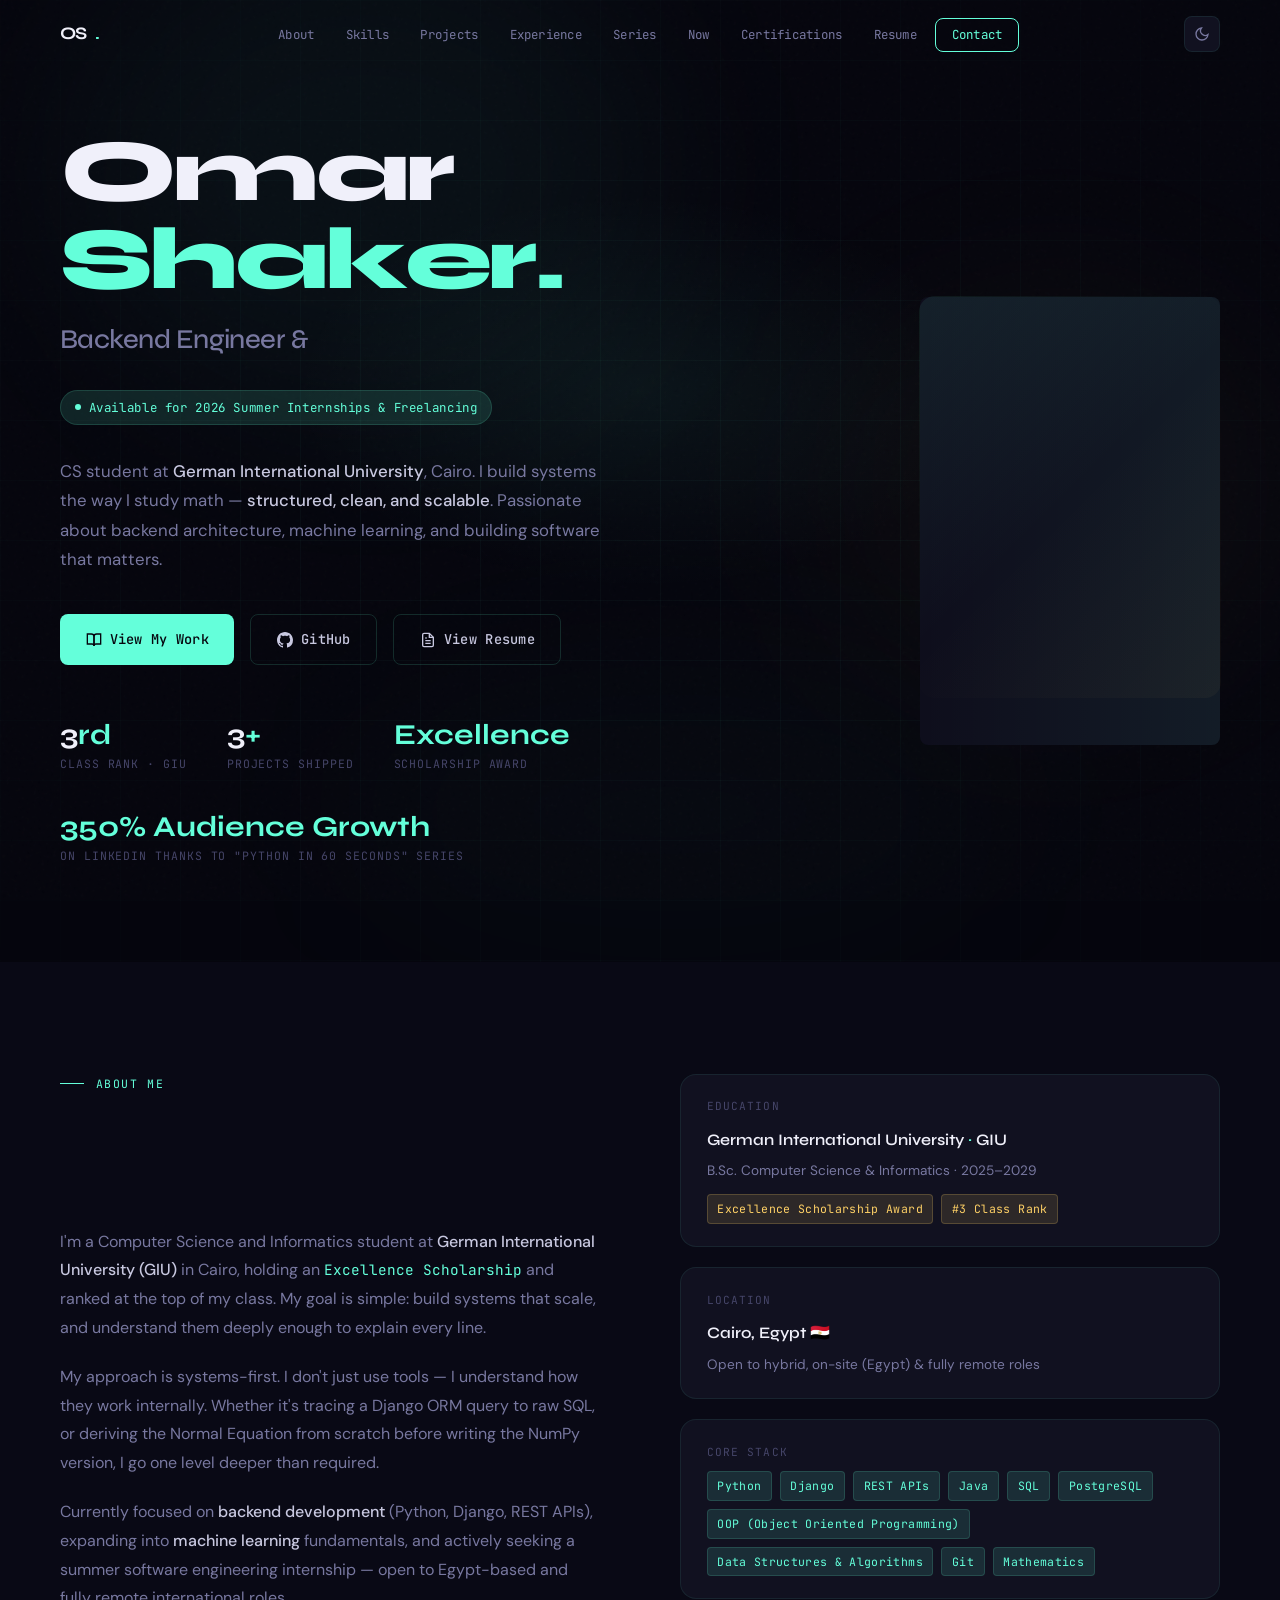
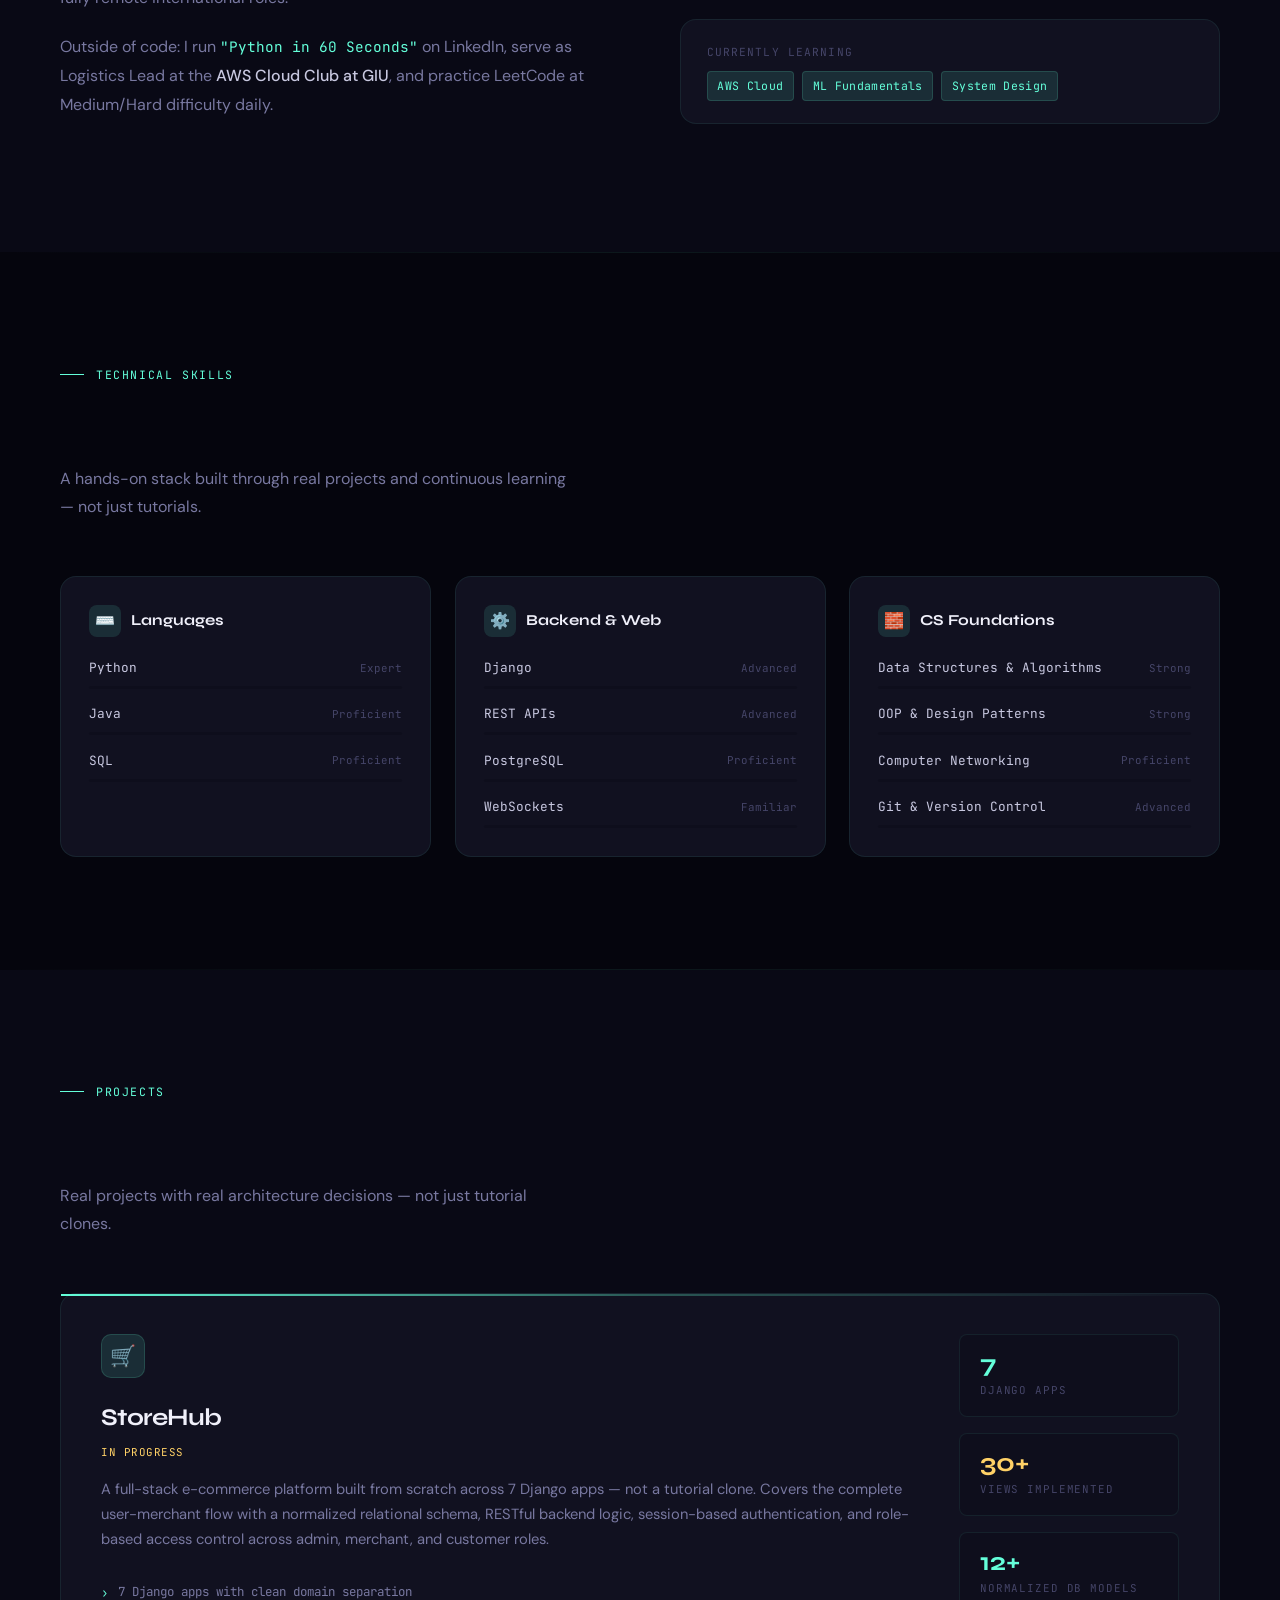
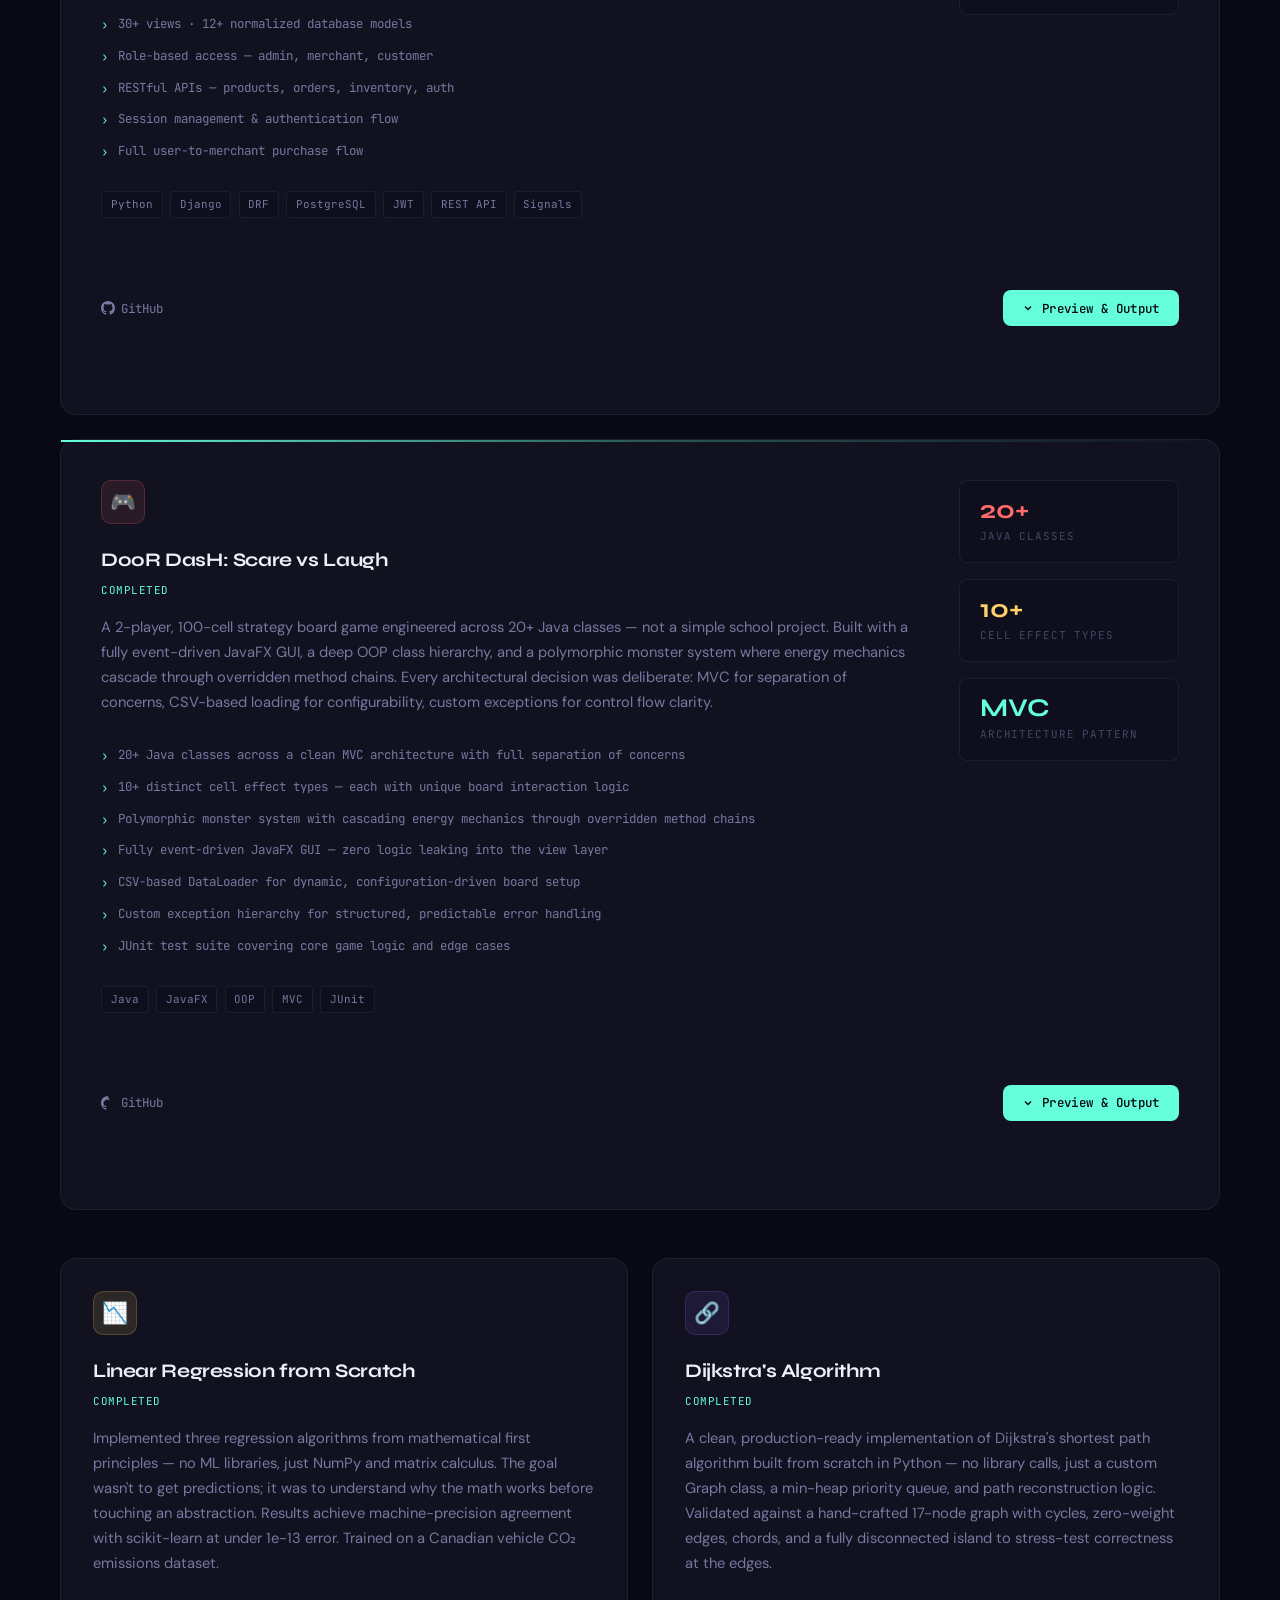
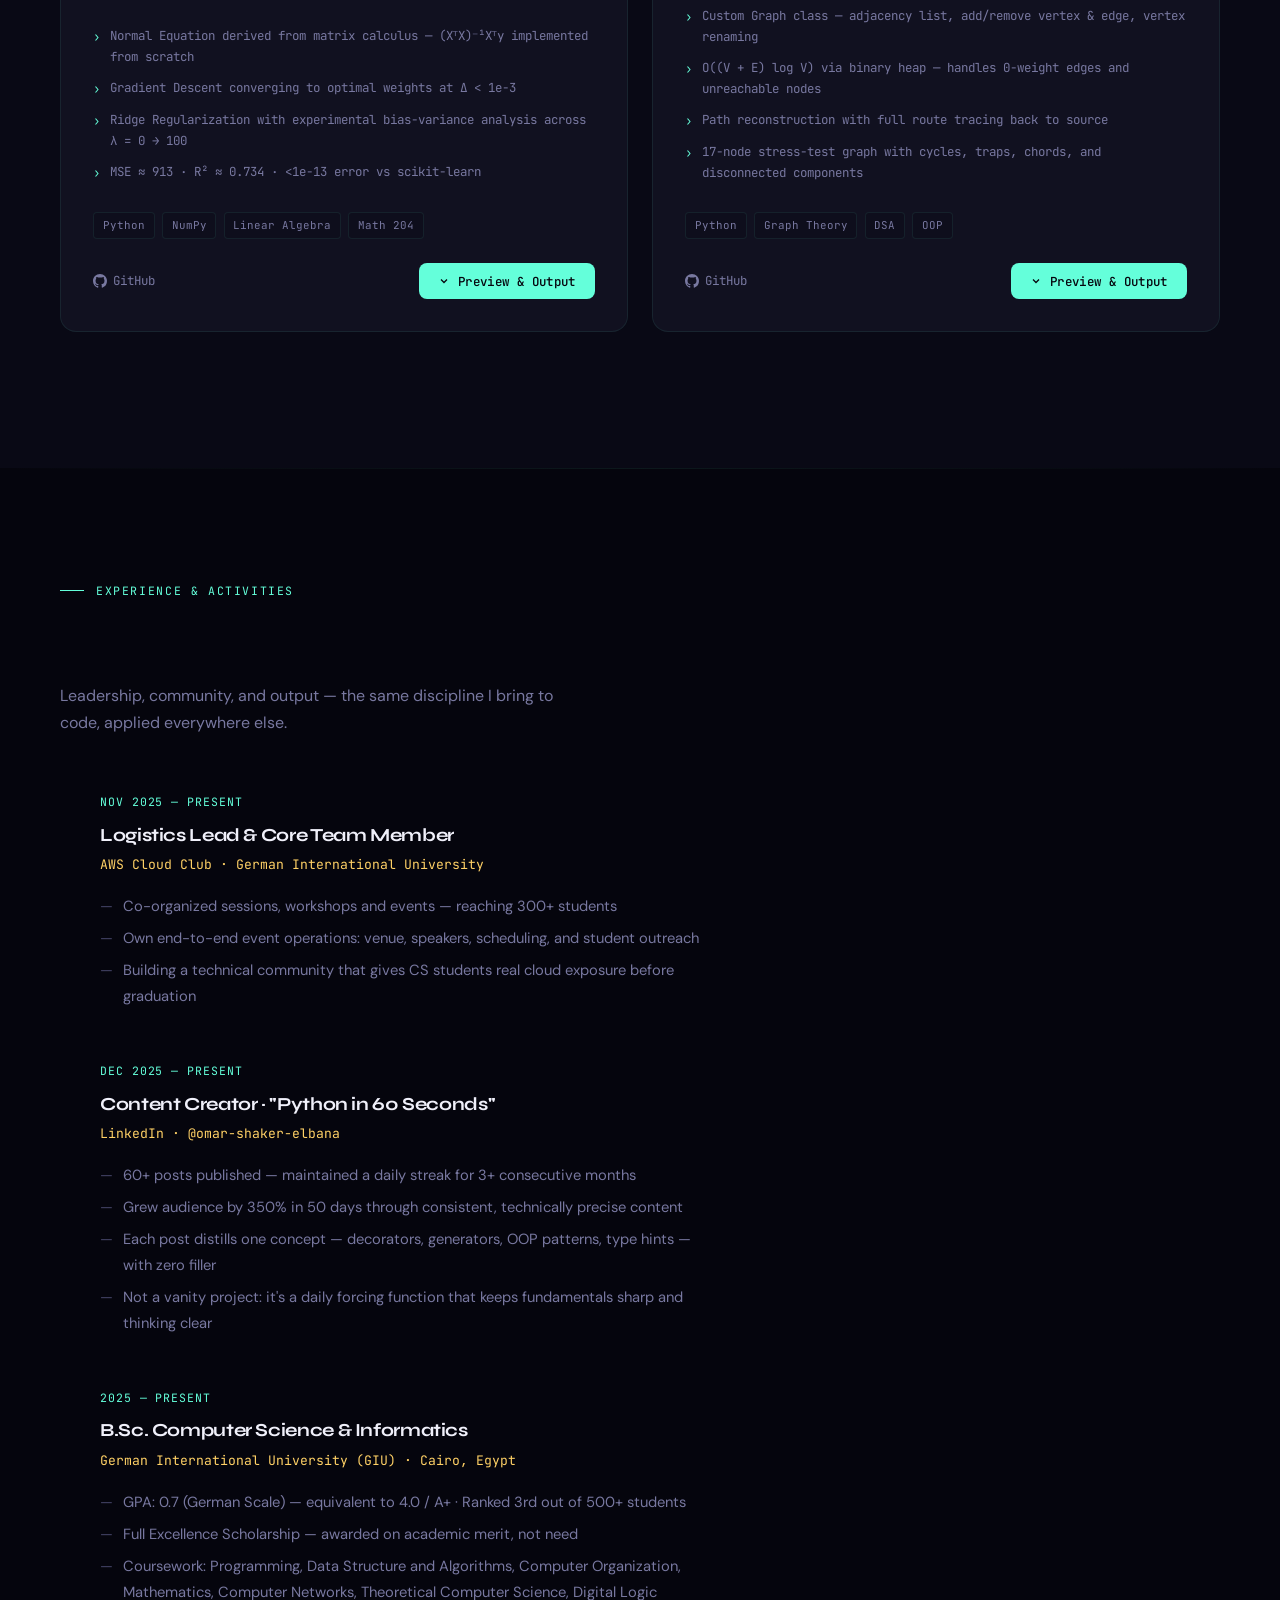
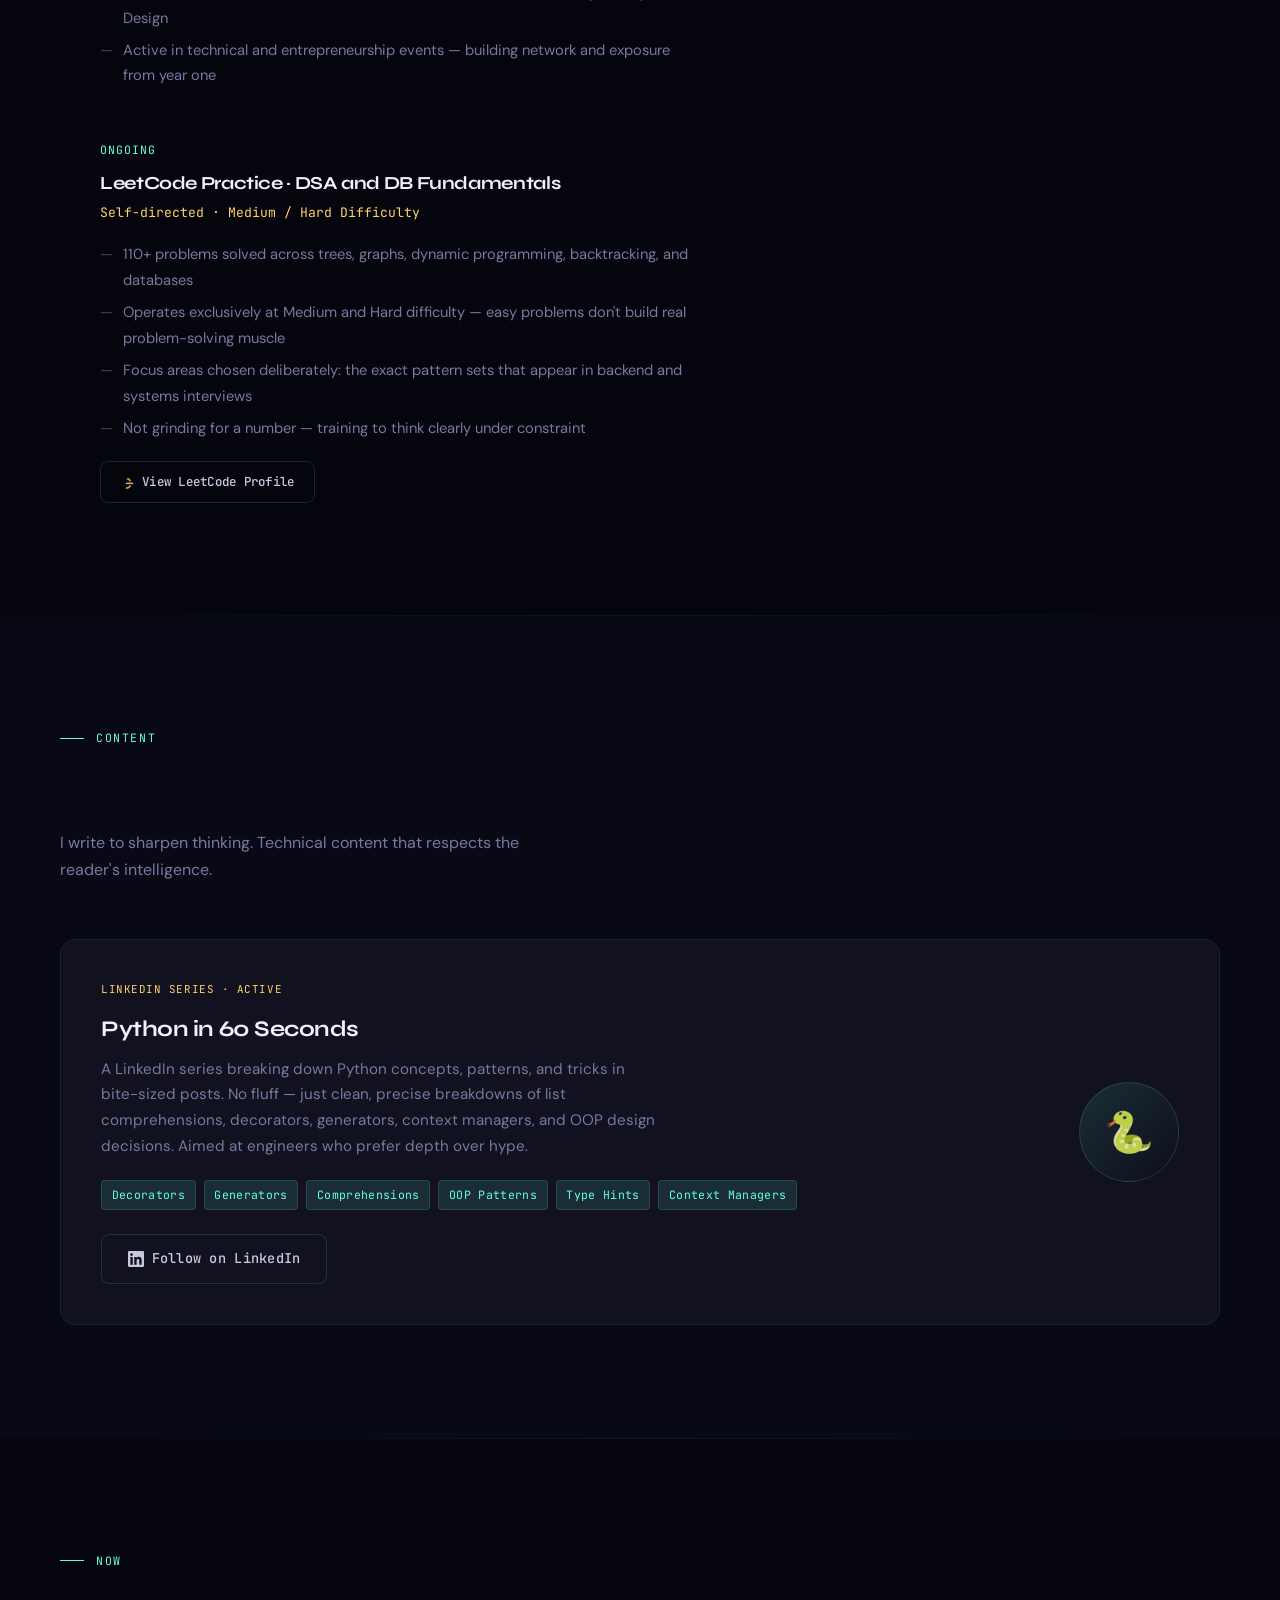
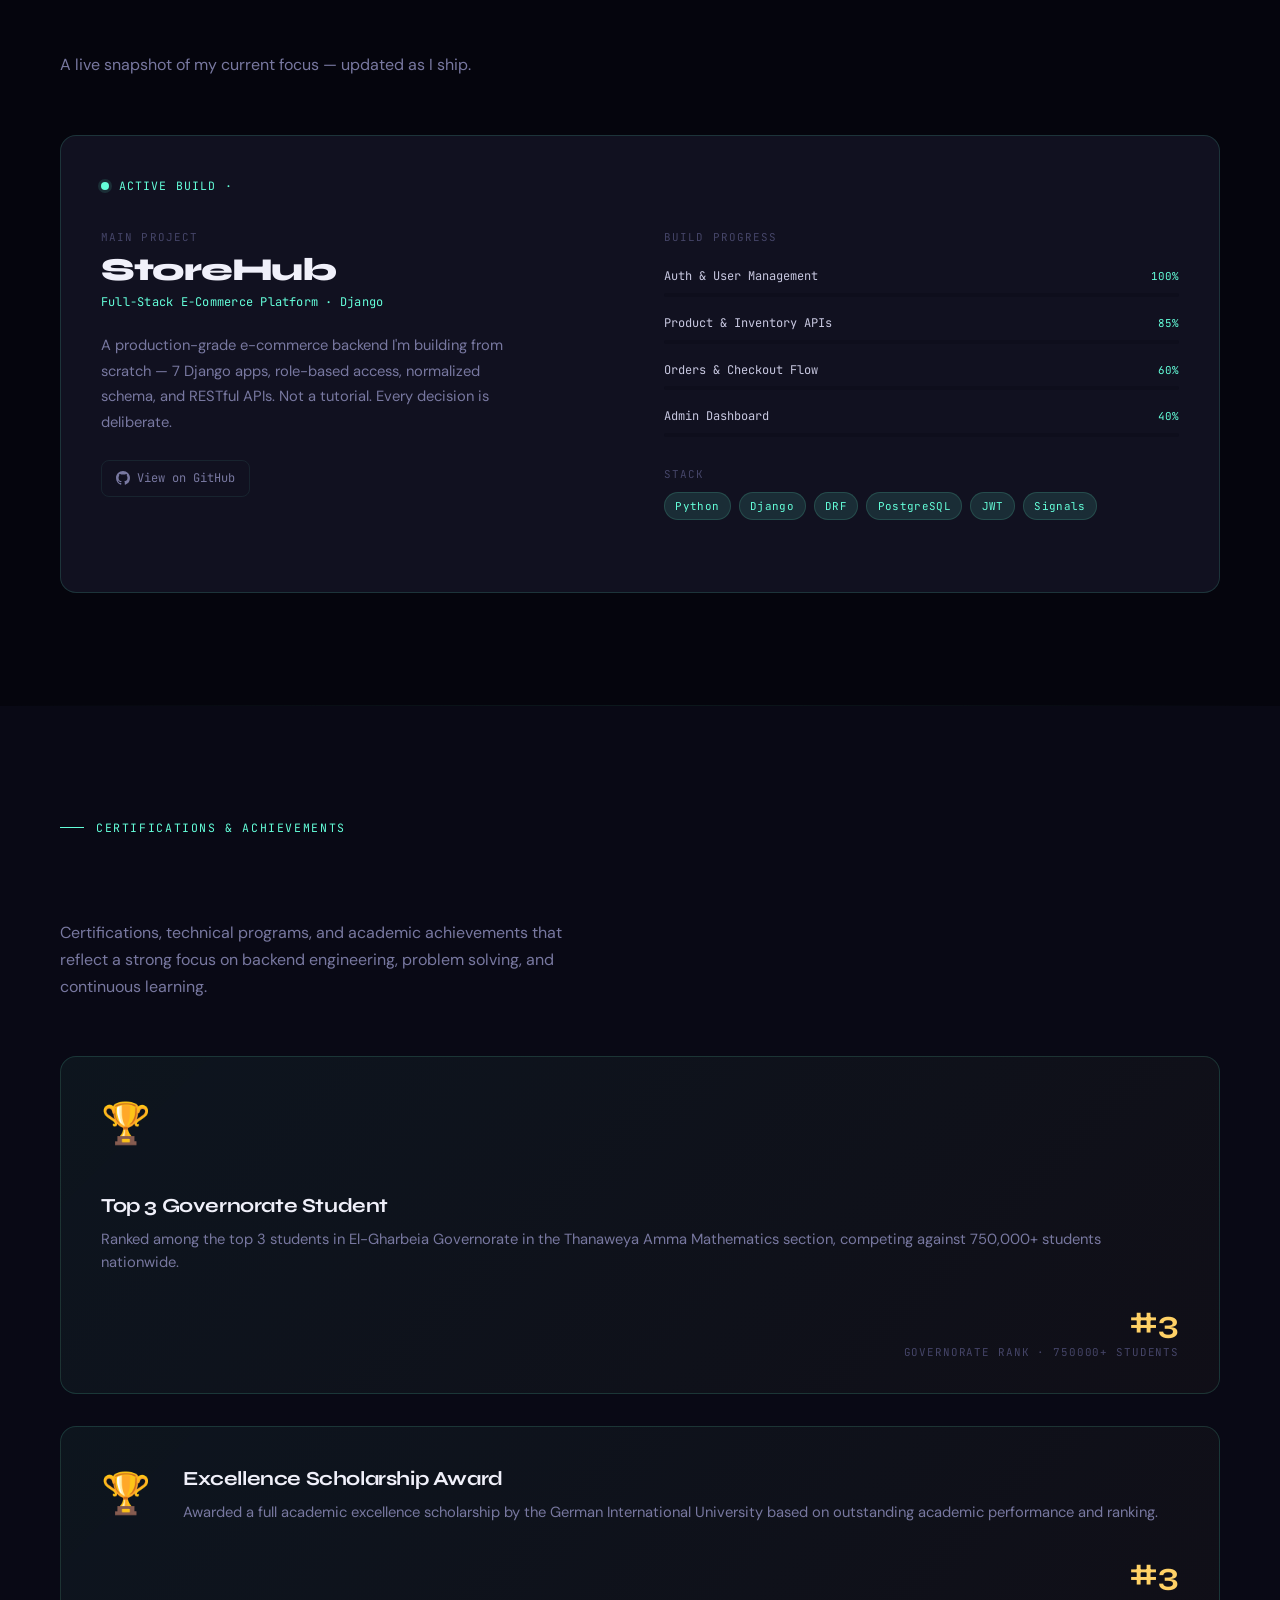
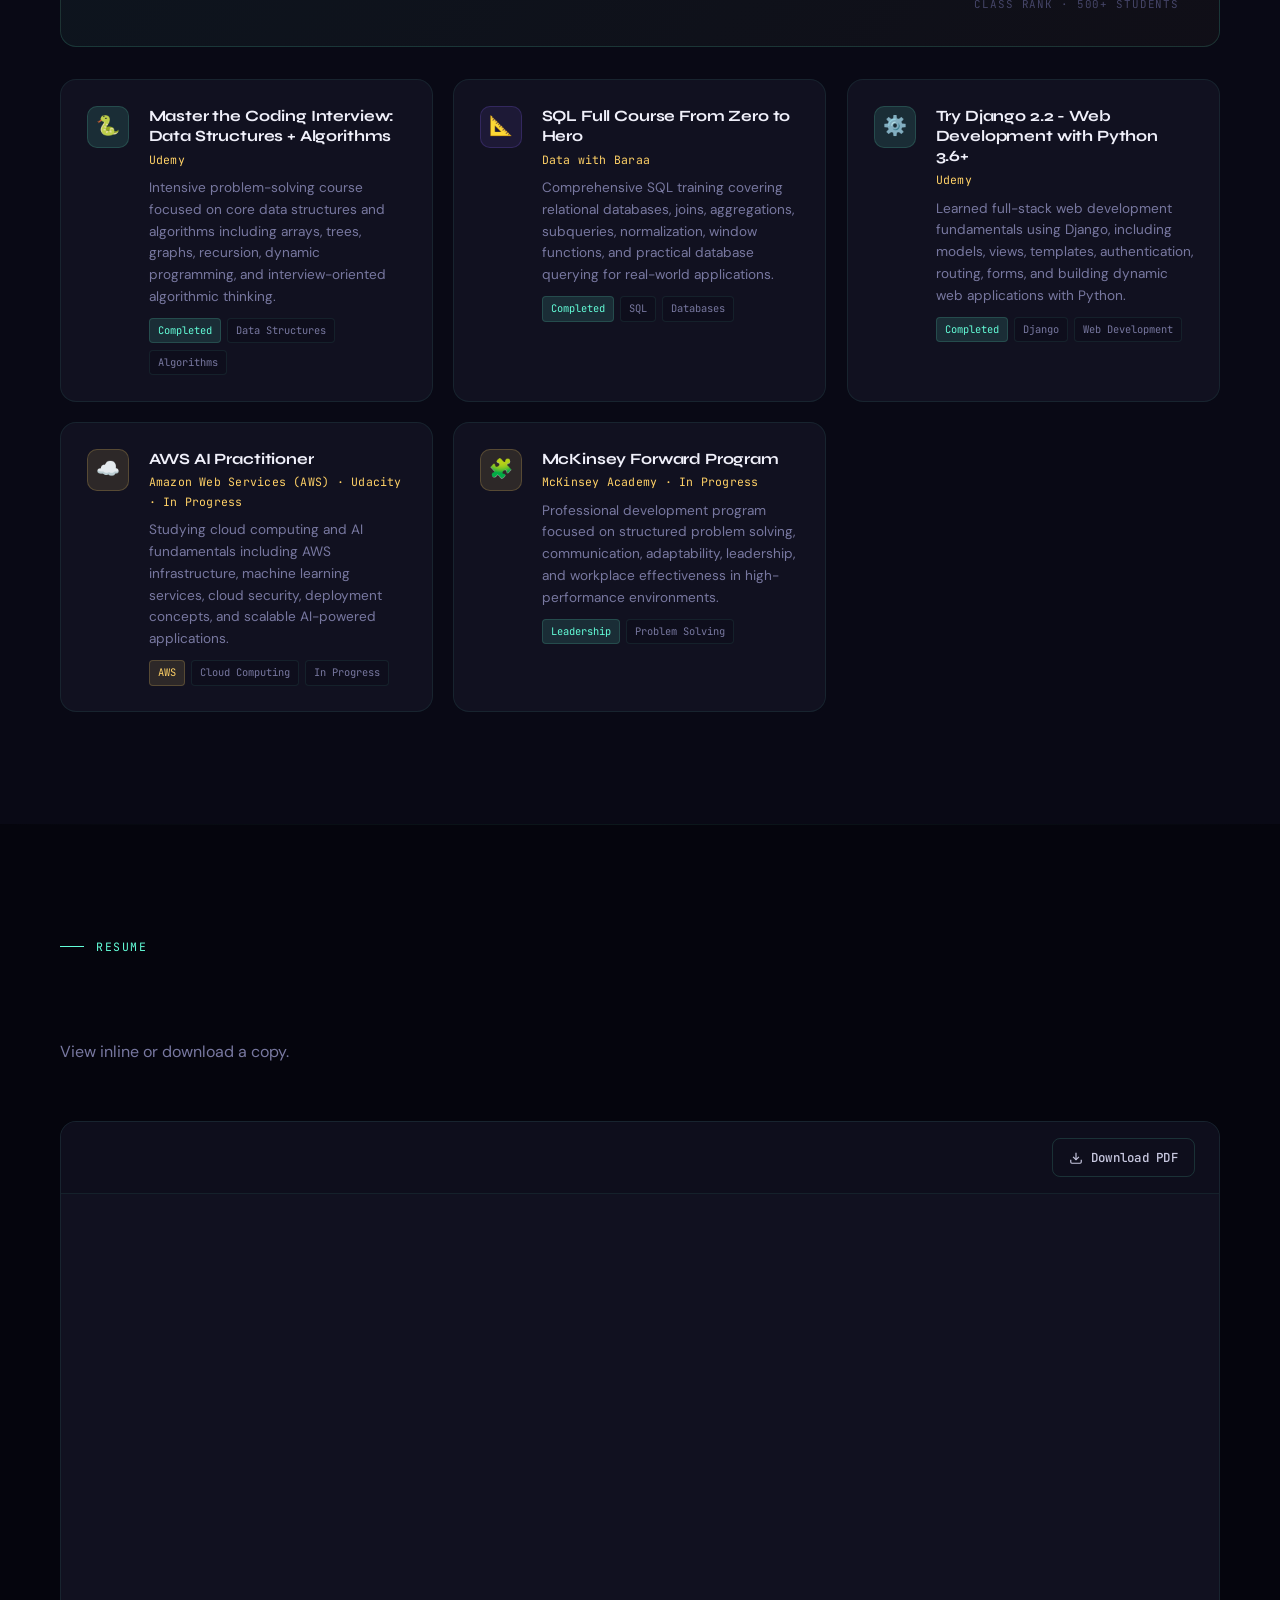
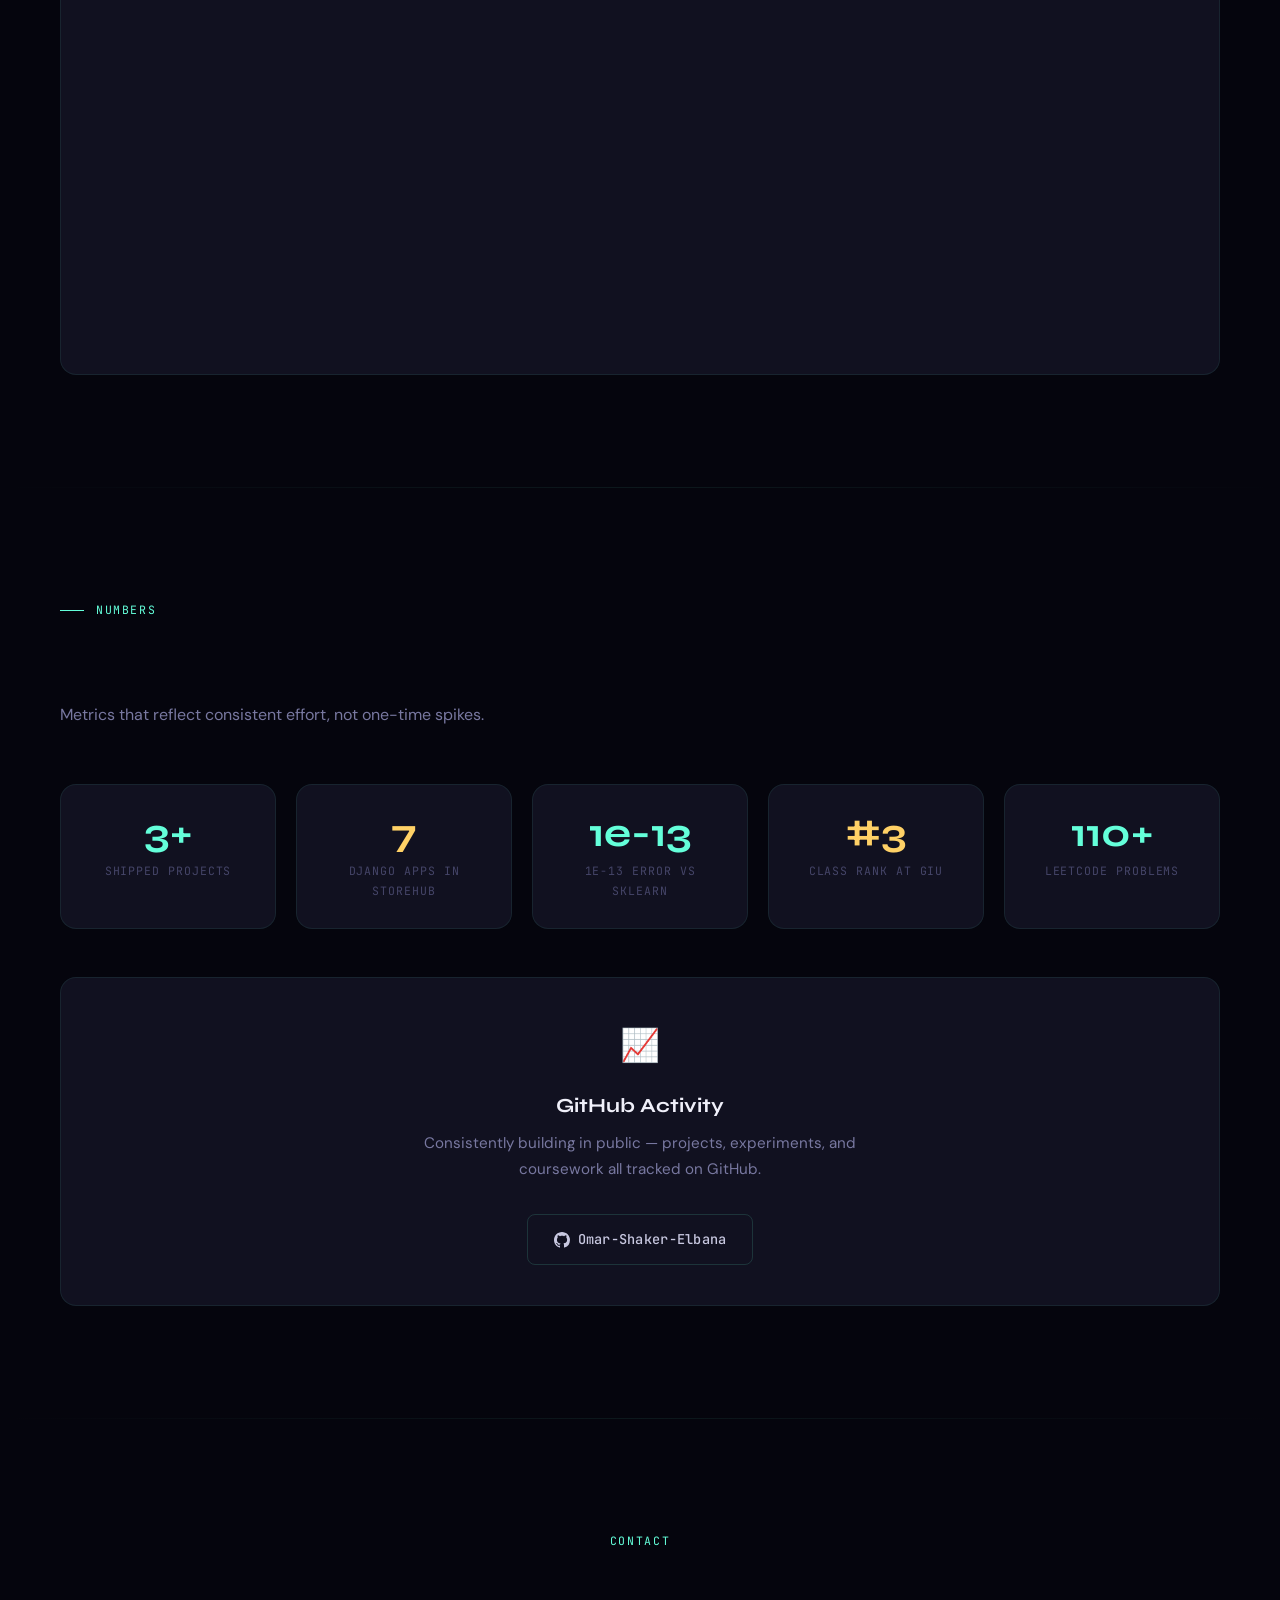
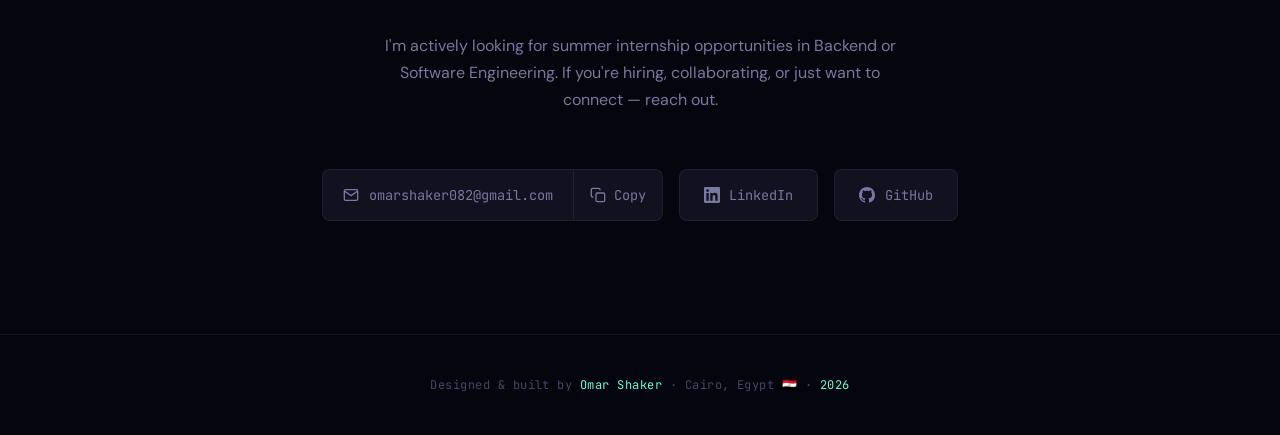
==== commit 2073b74e: "Updated animations edit" ====
--- a/old.html
+++ b/old.html
@@ -1,1590 +1,834 @@
+<!-- cat > /mnt/user-data/outputs/index.html << 'HTMLEOF' -->
 <!DOCTYPE html>
 <html lang="en">
 <head>
   <link rel="canonical" href="https://omar-shaker-elbana.github.io" />
-<meta property="og:image:width" content="1200" />
-<meta property="og:image:height" content="630" />
-<link rel="icon" href="images/icon.png" type="image/jpeg" />
+  <meta property="og:image:width" content="1200" />
+  <meta property="og:image:height" content="630" />
+  <link rel="icon" href="images/icon.png" type="image/jpeg" />
   <meta charset="UTF-8" />
   <meta name="viewport" content="width=device-width, initial-scale=1.0" />
   <meta name="description" content="Omar Shaker — Backend Engineer and CS student at GIU Cairo. Building scalable systems with Python, Django, and REST APIs. Open to 2026 summer internships." />
-<meta property="og:title" content="Omar Shaker · Backend Engineer" />
-<meta property="og:description" content="CS student at GIU Cairo, ranked #3 in class. Building production-grade backends with Python, Django, and REST APIs. Open to 2026 summer internships." />
-<meta property="og:image" content="images/omar.jpg" />
-<meta property="og:type" content="website" />
-<meta property="og:url" content="https://omar-shaker-elbana.github.io" />
-<meta name="twitter:card" content="summary_large_image" />
-<meta name="twitter:title" content="Omar Shaker · Backend Engineer" />
-<meta name="twitter:description" content="CS student at GIU Cairo. Python, Django, REST APIs. Open to 2026 summer internships." />
-<meta name="twitter:image" content="images/omar.jpg" />
+  <meta property="og:title" content="Omar Shaker · Backend Engineer" />
+  <meta property="og:description" content="CS student at GIU Cairo, ranked #3 in class. Building production-grade backends with Python, Django, and REST APIs. Open to 2026 summer internships." />
+  <meta property="og:image" content="images/omar.jpg" />
+  <meta property="og:type" content="website" />
+  <meta property="og:url" content="https://omar-shaker-elbana.github.io" />
+  <meta name="twitter:card" content="summary_large_image" />
+  <meta name="twitter:title" content="Omar Shaker · Backend Engineer" />
+  <meta name="twitter:description" content="CS student at GIU Cairo. Python, Django, REST APIs. Open to 2026 summer internships." />
+  <meta name="twitter:image" content="images/omar.jpg" />
   <title>Omar Shaker · Backend Engineer</title>
   <link rel="preconnect" href="https://fonts.googleapis.com" />
   <link rel="preconnect" href="https://fonts.gstatic.com" crossorigin />
   <link href="https://fonts.googleapis.com/css2?family=Syne:wght@400;500;600;700;800&family=JetBrains+Mono:ital,wght@0,300;0,400;0,500;1,300&family=DM+Sans:ital,opsz,wght@0,9..40,300;0,9..40,400;0,9..40,500;1,9..40,300&display=swap" rel="stylesheet" />
 
   <style>
-    /* ─── VARIABLES ──────────────────────────────────────────── */
+    /* ─── VARIABLES ─── */
     :root {
-      --bg-0:       #05050d;
-      --bg-1:       #090915;
-      --bg-2:       #0e0e1c;
-      --bg-card:    #111120;
-      --bg-hover:   #161628;
-      --border:     rgba(100, 255, 210, 0.08);
-      --border-mid: rgba(100, 255, 210, 0.15);
-
-      --mint:       #64ffda;
-      --mint-dim:   rgba(100, 255, 210, 0.12);
-      --mint-glow:  rgba(100, 255, 210, 0.25);
-      --gold:       #ffd166;
-      --gold-dim:   rgba(255, 209, 102, 0.12);
-      --coral:      #ff6b6b;
-
-      --text-0:     #f0f0fa;
-      --text-1:     #c8c8e0;
-      --text-2:     #7878a0;
-      --text-3:     #454568;
-
-      --font-display: 'Syne', sans-serif;
-      --font-mono:    'JetBrains Mono', monospace;
-      --font-body:    'DM Sans', sans-serif;
-
-      --radius:   8px;
-      --radius-lg: 16px;
-      --trans:     0.3s cubic-bezier(0.4, 0, 0.2, 1);
-      --trans-slow: 0.6s cubic-bezier(0.4, 0, 0.2, 1);
-    }
-
-    /* ─── RESET & BASE ───────────────────────────────────────── */
+      --bg-0: #05050d; --bg-1: #090915; --bg-2: #0e0e1c;
+      --bg-card: #111120; --bg-hover: #161628;
+      --border: rgba(100,255,210,0.08); --border-mid: rgba(100,255,210,0.15);
+      --mint: #64ffda; --mint-dim: rgba(100,255,210,0.12); --mint-glow: rgba(100,255,210,0.25);
+      --gold: #ffd166; --gold-dim: rgba(255,209,102,0.12); --coral: #ff6b6b;
+      --text-0: #f0f0fa; --text-1: #c8c8e0; --text-2: #7878a0; --text-3: #454568;
+      --font-display: 'Syne', sans-serif; --font-mono: 'JetBrains Mono', monospace; --font-body: 'DM Sans', sans-serif;
+      --radius: 8px; --radius-lg: 16px;
+      --trans: 0.3s cubic-bezier(0.4,0,0.2,1); --trans-slow: 0.6s cubic-bezier(0.4,0,0.2,1);
+      --spring: cubic-bezier(0.34,1.56,0.64,1);
+      --expo: cubic-bezier(0.16,1,0.3,1);
+    }
+
+    /* ─── RESET ─── */
     *, *::before, *::after { box-sizing: border-box; margin: 0; padding: 0; }
     html { scroll-behavior: smooth; font-size: 16px; }
-    body {
-      background: var(--bg-0);
-      color: var(--text-1);
-      font-family: var(--font-body);
-      line-height: 1.7;
-      overflow-x: hidden;
-    }
+    body { background: var(--bg-0); color: var(--text-1); font-family: var(--font-body); line-height: 1.7; overflow-x: hidden; }
     a { color: inherit; text-decoration: none; }
     img { max-width: 100%; display: block; }
     ::selection { background: var(--mint-dim); color: var(--mint); }
-
-    /* ─── SCROLLBAR ──────────────────────────────────────────── */
     ::-webkit-scrollbar { width: 4px; }
     ::-webkit-scrollbar-track { background: var(--bg-0); }
     ::-webkit-scrollbar-thumb { background: var(--text-3); border-radius: 2px; }
     ::-webkit-scrollbar-thumb:hover { background: var(--mint); }
 
-    /* ─── NOISE OVERLAY ──────────────────────────────────────── */
+    /* ─── NOISE OVERLAY ─── */
     body::before {
       content: '';
+      position: fixed; inset: 0;
+      background-image: url("data:image/svg+xml,%3Csvg viewBox='0 0 256 256' xmlns='http://www.w3.org/2000/svg'%3E%3Cfilter id='noise'%3E%3CfeTurbulence type='fractalNoise' baseFrequency='0.9' numOctaves='4' stitchTiles='stitch'/%3E%3C/filter%3E%3Crect width='100%25' height='100%25' filter='url(%23noise)' opacity='0.04'/%3E%3C/svg%3E");
+      pointer-events: none; z-index: 0; opacity: 0.5;
+    }
+
+    /* ─── CUSTOM CURSOR ─── */
+    .cursor-glow {
       position: fixed;
-      inset: 0;
-      background-image: url("data:image/svg+xml,%3Csvg viewBox='0 0 256 256' xmlns='http://www.w3.org/2000/svg'%3E%3Cfilter id='noise'%3E%3CfeTurbulence type='fractalNoise' baseFrequency='0.9' numOctaves='4' stitchTiles='stitch'/%3E%3C/filter%3E%3Crect width='100%25' height='100%25' filter='url(%23noise)' opacity='0.04'/%3E%3C/svg%3E");
+      width: 300px; height: 300px;
+      border-radius: 50%;
+      background: radial-gradient(circle, rgba(100,255,210,0.04) 0%, transparent 70%);
       pointer-events: none;
-      z-index: 0;
-      opacity: 0.5;
-    }
-
-    /* ─── LAYOUT HELPERS ─────────────────────────────────────── */
-    .container {
-      width: min(1160px, 100% - 4rem);
-      margin-inline: auto;
-    }
+      transform: translate(-50%, -50%);
+      z-index: 9999;
+      transition: transform 0.15s ease, opacity 0.3s ease;
+      will-change: transform;
+    }
+
+    /* ─── LAYOUT ─── */
+    .container { width: min(1160px, 100% - 4rem); margin-inline: auto; }
     section { position: relative; z-index: 1; }
 
-    /* ─── HEADER / NAV ───────────────────────────────────────── */
+    /* ─── HEADER ─── */
     #header {
-      position: fixed;
-      top: 0;
-      left: 0;
-      right: 0;
-      z-index: 100;
-      padding: 0;
-      transition: background var(--trans), box-shadow var(--trans);
+      position: fixed; top: 0; left: 0; right: 0; z-index: 100;
+      padding: 0; transition: background var(--trans), box-shadow var(--trans);
     }
     #header.scrolled {
-      background: rgba(5, 5, 13, 0.88);
-      backdrop-filter: blur(20px);
-      -webkit-backdrop-filter: blur(20px);
+      background: rgba(5,5,13,0.88);
+      backdrop-filter: blur(20px); -webkit-backdrop-filter: blur(20px);
       box-shadow: 0 1px 0 var(--border);
     }
-    nav {
-      display: flex;
-      align-items: center;
-      justify-content: space-between;
-      height: 68px;
-      gap: 2rem;
-    }
+    nav { display: flex; align-items: center; justify-content: space-between; height: 68px; gap: 2rem; }
     .nav-logo {
-      font-family: var(--font-display);
-      font-weight: 700;
-      font-size: 1.1rem;
-      letter-spacing: -0.02em;
-      color: var(--text-0);
-      display: flex;
-      align-items: center;
-      gap: 0.5rem;
+      font-family: var(--font-display); font-weight: 700; font-size: 1.1rem;
+      letter-spacing: -0.02em; color: var(--text-0);
+      display: flex; align-items: center; gap: 0.5rem;
+      /* Logo entrance */
+      animation: navLogoIn 0.7s var(--expo) both;
     }
     .nav-logo span { color: var(--mint); }
-    .nav-links {
-      display: flex;
-      align-items: center;
-      gap: 0.25rem;
-      list-style: none;
-    }
+    .nav-links { display: flex; align-items: center; gap: 0.25rem; list-style: none; }
+    .nav-links li {
+      animation: navItemDrop 0.5s var(--expo) both;
+    }
+    .nav-links li:nth-child(1) { animation-delay: 0.05s; }
+    .nav-links li:nth-child(2) { animation-delay: 0.1s; }
+    .nav-links li:nth-child(3) { animation-delay: 0.15s; }
+    .nav-links li:nth-child(4) { animation-delay: 0.2s; }
+    .nav-links li:nth-child(5) { animation-delay: 0.25s; }
+    .nav-links li:nth-child(6) { animation-delay: 0.3s; }
+    .nav-links li:nth-child(7) { animation-delay: 0.35s; }
+    .nav-links li:nth-child(8) { animation-delay: 0.4s; }
+    .nav-links li:nth-child(9) { animation-delay: 0.45s; }
     .nav-links a {
-      font-family: var(--font-mono);
-      font-size: 0.78rem;
-      color: var(--text-2);
-      padding: 0.45rem 0.85rem;
-      border-radius: var(--radius);
+      font-family: var(--font-mono); font-size: 0.78rem; color: var(--text-2);
+      padding: 0.45rem 0.85rem; border-radius: var(--radius);
       transition: color var(--trans), background var(--trans);
-      letter-spacing: 0.02em;
-    }
-    .nav-links a:hover,
-    .nav-links a.active {
-      color: var(--mint);
-      background: var(--mint-dim);
-    }
+      letter-spacing: 0.02em; position: relative;
+    }
+    .nav-links a::after {
+      content: ''; position: absolute; bottom: 2px; left: 50%; right: 50%;
+      height: 1px; background: var(--mint);
+      transition: left 0.3s var(--expo), right 0.3s var(--expo);
+    }
+    .nav-links a:hover::after, .nav-links a.active::after { left: 10%; right: 10%; }
+    .nav-links a:hover, .nav-links a.active { color: var(--mint); background: var(--mint-dim); }
     .nav-cta {
-      font-family: var(--font-mono);
-      font-size: 0.78rem;
-      color: var(--mint) !important;
-      border: 1px solid var(--mint) !important;
-      padding: 0.45rem 1rem !important;
-      border-radius: var(--radius) !important;
-      background: transparent !important;
+      font-family: var(--font-mono); font-size: 0.78rem; color: var(--mint) !important;
+      border: 1px solid var(--mint) !important; padding: 0.45rem 1rem !important;
+      border-radius: var(--radius) !important; background: transparent !important;
       transition: background var(--trans), color var(--trans) !important;
     }
-    .nav-cta:hover {
-      background: var(--mint) !important;
-      color: var(--bg-0) !important;
-    }
-    .hamburger {
-      display: none;
-      flex-direction: column;
-      gap: 5px;
-      cursor: pointer;
-      padding: 4px;
-      background: none;
-      border: none;
-    }
-    .hamburger span {
-      display: block;
-      width: 24px;
-      height: 2px;
-      background: var(--text-1);
-      border-radius: 2px;
-      transition: var(--trans);
-    }
-    /* FIX: hamburger open state — animates bars into an X */
-    .hamburger.open span:nth-child(1) {
-      transform: translateY(7px) rotate(45deg);
-    }
-    .hamburger.open span:nth-child(2) {
-      opacity: 0;
-      transform: scaleX(0);
-    }
-    .hamburger.open span:nth-child(3) {
-      transform: translateY(-7px) rotate(-45deg);
-    }
-
-    /* ─── MOBILE NAV ─────────────────────────────────────────── */
+    .nav-cta:hover { background: var(--mint) !important; color: var(--bg-0) !important; }
+    .hamburger { display: none; flex-direction: column; gap: 5px; cursor: pointer; padding: 4px; background: none; border: none; }
+    .hamburger span { display: block; width: 24px; height: 2px; background: var(--text-1); border-radius: 2px; transition: var(--trans); }
+    .hamburger.open span:nth-child(1) { transform: translateY(7px) rotate(45deg); }
+    .hamburger.open span:nth-child(2) { opacity: 0; transform: scaleX(0); }
+    .hamburger.open span:nth-child(3) { transform: translateY(-7px) rotate(-45deg); }
+
+    /* ─── MOBILE NAV ─── */
     .mobile-menu {
-      display: flex;
-      position: fixed;
-      inset: 0;
-      background: rgba(5, 5, 13, 0.97);
-      backdrop-filter: blur(20px);
-      z-index: 99;
-      flex-direction: column;
-      align-items: center;
-      justify-content: center;
-      gap: 2rem;
-      opacity: 0;
-      pointer-events: none;
-      transform: translateY(-12px);
-      transition: opacity 0.35s cubic-bezier(0.4, 0, 0.2, 1),
-                  transform 0.35s cubic-bezier(0.4, 0, 0.2, 1);
-      overflow-y: auto;
-      justify-content: flex-start;
-      padding-top: 5rem;  /* keeps items from hiding behind the header */
-                }
-    .mobile-menu.open {
-      opacity: 1;
-      pointer-events: auto;
-      transform: translateY(0);
-    }
-    .mobile-menu a {
-      font-family: var(--font-display);
-      font-size: 1.8rem;
-      font-weight: 600;
-      color: var(--text-1);
-      transition: color var(--trans);
-    }
+      display: flex; position: fixed; inset: 0;
+      background: rgba(5,5,13,0.97); backdrop-filter: blur(20px);
+      z-index: 99; flex-direction: column; align-items: center;
+      gap: 2rem; opacity: 0; pointer-events: none; transform: translateY(-12px);
+      transition: opacity 0.35s var(--expo), transform 0.35s var(--expo);
+      overflow-y: auto; justify-content: flex-start; padding-top: 5rem;
+    }
+    .mobile-menu.open { opacity: 1; pointer-events: auto; transform: translateY(0); }
+    .mobile-menu a { font-family: var(--font-display); font-size: 1.8rem; font-weight: 600; color: var(--text-1); transition: color var(--trans); }
     .mobile-menu a:hover { color: var(--mint); }
-    .mobile-close {
-      position: absolute;
-      top: 1.5rem;
-      right: 2rem;
-      font-size: 2rem;
-      cursor: pointer;
-      color: var(--text-2);
-    }
-
-    /* ─── HERO ───────────────────────────────────────────────── */
-    #hero {
-      min-height: 100vh;
-      display: flex;
-      align-items: center;
-      padding: 8rem 0 6rem;
-      position: relative;
-      overflow: hidden;
-    }
+
+    /* ─── AURORA / HERO BG ─── */
+    .hero-aurora { position: absolute; inset: 0; overflow: hidden; pointer-events: none; }
+    .aurora-orb {
+      position: absolute; border-radius: 50%;
+      filter: blur(90px); mix-blend-mode: screen;
+      animation: auroraFloat var(--dur, 10s) ease-in-out infinite alternate;
+    }
+    .aurora-1 { width: 600px; height: 500px; background: rgba(100,255,210,0.045); top: -80px; left: 5%; --dur: 9s; }
+    .aurora-2 { width: 450px; height: 400px; background: rgba(255,209,102,0.03); top: 30%; right: 0%; --dur: 12s; animation-delay: -4s; }
+    .aurora-3 { width: 700px; height: 300px; background: rgba(100,255,210,0.02); bottom: 0; left: 25%; --dur: 14s; animation-delay: -7s; }
+
+    /* ─── HERO ─── */
+    #hero { min-height: 100vh; display: flex; align-items: center; padding: 8rem 0 6rem; position: relative; overflow: hidden; }
     .hero-grid-bg {
-      position: absolute;
-      inset: 0;
-      background-image:
-        linear-gradient(rgba(100,255,210,0.03) 1px, transparent 1px),
-        linear-gradient(90deg, rgba(100,255,210,0.03) 1px, transparent 1px);
+      position: absolute; inset: 0;
+      background-image: linear-gradient(rgba(100,255,210,0.03) 1px, transparent 1px), linear-gradient(90deg, rgba(100,255,210,0.03) 1px, transparent 1px);
       background-size: 60px 60px;
       mask-image: radial-gradient(ellipse 80% 80% at 50% 50%, black 30%, transparent 100%);
+      animation: gridShift 20s linear infinite;
     }
     .hero-glow {
-      position: absolute;
-      top: 20%;
-      left: 50%;
-      transform: translateX(-50%);
-      width: 700px;
-      height: 400px;
+      position: absolute; top: 20%; left: 50%; transform: translateX(-50%);
+      width: 700px; height: 400px;
       background: radial-gradient(ellipse, rgba(100,255,210,0.06) 0%, transparent 70%);
       pointer-events: none;
-    }
-    .hero-content {
-      position: relative;
-      max-width: 780px;
-    }
+      animation: glowPulse 4s ease-in-out infinite alternate;
+    }
+    .hero-content { position: relative; max-width: 780px; }
     .hero-tag {
-      display: inline-flex;
-      align-items: center;
-      gap: 0.5rem;
-      font-family: var(--font-mono);
-      font-size: 0.78rem;
-      color: var(--mint);
-      background: var(--mint-dim);
-      border: 1px solid var(--border-mid);
-      padding: 0.35rem 0.85rem;
-      border-radius: 100px;
-      margin-bottom: 2rem;
+      display: inline-flex; align-items: center; gap: 0.5rem;
+      font-family: var(--font-mono); font-size: 0.78rem; color: var(--mint);
+      background: var(--mint-dim); border: 1px solid var(--border-mid);
+      padding: 0.35rem 0.85rem; border-radius: 100px; margin-bottom: 2rem;
       letter-spacing: 0.05em;
-      animation: fadeInUp 0.8s ease both;
-    }
-    .hero-tag::before {
-      content: '';
-      width: 6px;
-      height: 6px;
-      border-radius: 50%;
-      background: var(--mint);
-      animation: pulse 2s ease infinite;
-    }
-    @keyframes pulse {
-      0%, 100% { opacity: 1; transform: scale(1); }
-      50% { opacity: 0.5; transform: scale(0.8); }
-    }
+      animation: slideInLeft 0.8s var(--expo) 0.1s both;
+    }
+    .hero-tag::before { content: ''; width: 6px; height: 6px; border-radius: 50%; background: var(--mint); animation: pulse 2s ease infinite; }
     .hero-name {
-      font-family: var(--font-display);
-      font-weight: 800;
-      font-size: clamp(3rem, 8vw, 5.5rem);
-      line-height: 1;
-      letter-spacing: -0.04em;
-      color: var(--text-0);
-      margin-bottom: 0.75rem;
-      animation: fadeInUp 0.8s 0.1s ease both;
+      font-family: var(--font-display); font-weight: 800;
+      font-size: clamp(3rem, 8vw, 5.5rem); line-height: 1;
+      letter-spacing: -0.04em; color: var(--text-0); margin-bottom: 0.75rem;
+      perspective: 600px;
     }
     .hero-name .accent { color: var(--mint); }
+    /* char-split will animate chars; pre-animate state hidden via JS */
+    .char-split {
+      display: inline-block;
+      animation: charFlip 0.65s var(--expo) both;
+      transform-origin: bottom center;
+    }
     .hero-title-line {
-      display: flex;
-      align-items: center;
-      gap: 1rem;
-      margin-bottom: 1.75rem;
-      animation: fadeInUp 0.8s 0.2s ease both;
-    }
-    .hero-title {
-      font-family: var(--font-display);
-      font-size: clamp(1.2rem, 3vw, 1.7rem);
-      font-weight: 500;
-      color: var(--text-2);
-      letter-spacing: -0.02em;
-    }
-    .typewriter {
-      color: var(--gold);
-      font-weight: 600;
-      border-right: 2px solid var(--gold);
-      animation: blink 0.9s step-end infinite;
-      white-space: nowrap;
-      overflow: hidden;
-    }
-    @keyframes blink { 0%, 100% { border-color: var(--gold); } 50% { border-color: transparent; } }
+      display: flex; align-items: center; gap: 1rem; margin-bottom: 1.75rem;
+      animation: slideInLeft 0.8s var(--expo) 0.45s both;
+    }
+    .hero-title { font-family: var(--font-display); font-size: clamp(1.2rem, 3vw, 1.7rem); font-weight: 500; color: var(--text-2); letter-spacing: -0.02em; }
+    .typewriter { color: var(--gold); font-weight: 600; border-right: 2px solid var(--gold); animation: blink 0.9s step-end infinite; white-space: nowrap; overflow: hidden; }
     .hero-bio {
-      font-size: 1.05rem;
-      color: var(--text-2);
-      max-width: 560px;
-      line-height: 1.75;
-      margin-bottom: 2.5rem;
-      animation: fadeInUp 0.8s 0.3s ease both;
+      font-size: 1.05rem; color: var(--text-2); max-width: 560px; line-height: 1.75; margin-bottom: 2.5rem;
+      animation: blurIn 0.9s ease 0.6s both;
     }
     .hero-bio strong { color: var(--text-1); font-weight: 500; }
-    .hero-actions {
-      display: flex;
-      flex-wrap: wrap;
-      gap: 1rem;
-      margin-bottom: 3.5rem;
-      animation: fadeInUp 0.8s 0.4s ease both;
-    }
+    .hero-actions { display: flex; flex-wrap: wrap; gap: 1rem; margin-bottom: 3.5rem; animation: riseOvershoot 0.7s var(--spring) 0.75s both; }
+    .hero-stats { display: flex; flex-wrap: wrap; gap: 2.5rem; animation: popBounce 0.8s var(--spring) 0.9s both; }
+    .stat-item {}
+    .stat-num { font-family: var(--font-display); font-size: 1.8rem; font-weight: 700; color: var(--text-0); line-height: 1; }
+    .stat-num span { color: var(--mint); }
+    .stat-label { font-family: var(--font-mono); font-size: 0.72rem; color: var(--text-3); letter-spacing: 0.08em; margin-top: 0.25rem; text-transform: uppercase; }
+
+    /* ─── BUTTONS ─── */
     .btn {
-      display: inline-flex;
-      align-items: center;
-      gap: 0.5rem;
-      font-family: var(--font-mono);
-      font-size: 0.85rem;
-      font-weight: 500;
-      padding: 0.8rem 1.6rem;
-      border-radius: var(--radius);
-      transition: var(--trans);
-      cursor: pointer;
-      border: none;
-      letter-spacing: 0.02em;
-    }
-    .btn-primary {
-      background: var(--mint);
-      color: var(--bg-0);
-    }
-    .btn-primary:hover {
-      background: #7fffdf;
-      transform: translateY(-2px);
-      box-shadow: 0 8px 32px rgba(100,255,210,0.25);
-    }
-    .btn-outline {
-      background: transparent;
-      color: var(--text-1);
-      border: 1px solid var(--border-mid);
-    }
-    .btn-outline:hover {
-      border-color: var(--mint);
-      color: var(--mint);
-      background: var(--mint-dim);
-      transform: translateY(-2px);
-    }
-    .hero-stats {
-      display: flex;
-      flex-wrap: wrap;
-      gap: 2.5rem;
-      animation: fadeInUp 0.8s 0.5s ease both;
-    }
-    .stat-item {}
-    .stat-num {
-      font-family: var(--font-display);
-      font-size: 1.8rem;
-      font-weight: 700;
-      color: var(--text-0);
-      line-height: 1;
-    }
-    .stat-num span { color: var(--mint); }
-    .stat-label {
-      font-family: var(--font-mono);
-      font-size: 0.72rem;
-      color: var(--text-3);
-      letter-spacing: 0.08em;
-      margin-top: 0.25rem;
-      text-transform: uppercase;
-    }
-
-    /* ─── SCROLL INDICATOR ───────────────────────────────────── */
-    .scroll-indicator {
-      position: absolute;
-      bottom: 2.5rem;
-      left: 50%;
-      transform: translateX(-50%);
-      display: flex;
-      flex-direction: column;
-      align-items: center;
-      gap: 0.4rem;
-      opacity: 0.4;
-      animation: fadeInUp 1s 1s ease both;
-    }
-    .scroll-indicator span {
-      font-family: var(--font-mono);
-      font-size: 0.65rem;
-      letter-spacing: 0.12em;
-      text-transform: uppercase;
-      color: var(--text-2);
-    }
-    .scroll-line {
-      width: 1px;
-      height: 48px;
-      background: linear-gradient(to bottom, var(--mint), transparent);
-      animation: scrollPulse 2s ease-in-out infinite;
-    }
-    @keyframes scrollPulse {
-      0%, 100% { opacity: 0.4; }
-      50% { opacity: 1; }
-    }
-
-    /* ─── SECTION COMMON ─────────────────────────────────────── */
+      display: inline-flex; align-items: center; gap: 0.5rem;
+      font-family: var(--font-mono); font-size: 0.85rem; font-weight: 500;
+      padding: 0.8rem 1.6rem; border-radius: var(--radius);
+      transition: var(--trans); cursor: pointer; border: none; letter-spacing: 0.02em;
+      position: relative; overflow: hidden;
+    }
+    .btn::after {
+      content: ''; position: absolute; inset: 0;
+      background: linear-gradient(135deg, rgba(255,255,255,0.1), transparent);
+      opacity: 0; transition: opacity 0.3s;
+    }
+    .btn:hover::after { opacity: 1; }
+    .btn-primary { background: var(--mint); color: var(--bg-0); }
+    .btn-primary:hover { background: #7fffdf; transform: translateY(-2px); box-shadow: 0 8px 32px rgba(100,255,210,0.3); }
+    .btn-outline { background: transparent; color: var(--text-1); border: 1px solid var(--border-mid); }
+    .btn-outline:hover { border-color: var(--mint); color: var(--mint); background: var(--mint-dim); transform: translateY(-2px); }
+
+    /* ─── SCROLL PROGRESS ─── */
+    #scroll-progress {
+      position: fixed; top: 0; left: 0; height: 2px; width: 0%;
+      background: linear-gradient(90deg, var(--mint), rgba(100,255,210,0.5));
+      z-index: 200; transition: width 0.08s linear;
+      box-shadow: 0 0 8px var(--mint-glow);
+    }
+
+    /* ─── SECTION COMMON ─── */
     section.pad { padding: 7rem 0; }
     .section-label {
-      font-family: var(--font-mono);
-      font-size: 0.72rem;
-      letter-spacing: 0.14em;
-      text-transform: uppercase;
-      color: var(--mint);
-      margin-bottom: 0.75rem;
-      display: flex;
-      align-items: center;
-      gap: 0.75rem;
-    }
-    .section-label::before {
-      content: '';
-      display: block;
-      width: 24px;
-      height: 1px;
-      background: var(--mint);
-    }
+      font-family: var(--font-mono); font-size: 0.72rem; letter-spacing: 0.14em;
+      text-transform: uppercase; color: var(--mint); margin-bottom: 0.75rem;
+      display: flex; align-items: center; gap: 0.75rem;
+    }
+    .section-label::before { content: ''; display: block; width: 24px; height: 1px; background: var(--mint); }
     .section-title {
-      font-family: var(--font-display);
-      font-size: clamp(2rem, 4vw, 2.75rem);
-      font-weight: 700;
-      color: var(--text-0);
-      letter-spacing: -0.03em;
-      line-height: 1.15;
-      margin-bottom: 1rem;
-    }
-    .section-sub {
-      font-size: 1rem;
-      color: var(--text-2);
-      max-width: 520px;
-      line-height: 1.7;
-      margin-bottom: 3.5rem;
-    }
-
-    /* ─── REVEAL ANIMATION ───────────────────────────────────── */
+      font-family: var(--font-display); font-size: clamp(2rem, 4vw, 2.75rem);
+      font-weight: 700; color: var(--text-0); letter-spacing: -0.03em;
+      line-height: 1.15; margin-bottom: 1rem;
+      overflow: hidden; /* for word-split children */
+    }
+    .title-word { display: inline-block; overflow: hidden; vertical-align: bottom; padding-bottom: 0.06em; margin-right: 0.3em; }
+    .title-word-inner { display: inline-block; transform: translateY(110%); }
+    .section-title.words-visible .title-word-inner { transform: translateY(0); transition: transform 0.75s var(--expo); }
+    .section-sub { font-size: 1rem; color: var(--text-2); max-width: 520px; line-height: 1.7; margin-bottom: 3.5rem; }
+
+    /* ─── REVEAL SYSTEM — varied per data-anim attr ─── */
     .reveal {
-      opacity: 0;
-      transform: translateY(30px);
-      transition: opacity 0.7s ease, transform 0.7s ease;
-    }
-    .reveal.visible {
-      opacity: 1;
-      transform: translateY(0);
-    }
-    .reveal-delay-1 { transition-delay: 0.1s; }
-    .reveal-delay-2 { transition-delay: 0.2s; }
-    .reveal-delay-3 { transition-delay: 0.3s; }
-    .reveal-delay-4 { transition-delay: 0.4s; }
-
-    @keyframes fadeInUp {
-      from { opacity: 0; transform: translateY(20px); }
-      to   { opacity: 1; transform: translateY(0); }
-    }
-
-    /* ─── ABOUT ──────────────────────────────────────────────── */
+      animation-name: var(--anim, animFadeUp);
+      animation-duration: var(--dur, 0.7s);
+      animation-timing-function: var(--ease, var(--expo));
+      animation-delay: var(--delay, 0s);
+      animation-fill-mode: both;
+      animation-play-state: paused;
+    }
+    .reveal.visible { animation-play-state: running; }
+
+    /* delay helpers */
+    .reveal-delay-1 { --delay: 0.1s; }
+    .reveal-delay-2 { --delay: 0.2s; }
+    .reveal-delay-3 { --delay: 0.3s; }
+    .reveal-delay-4 { --delay: 0.4s; }
+
+    /* ─── ABOUT ─── */
     #about { background: var(--bg-1); }
-    .about-grid {
-      display: grid;
-      grid-template-columns: 1fr 1fr;
-      gap: 5rem;
-      align-items: start;
-    }
-    .about-text p {
-      color: var(--text-2);
-      margin-bottom: 1.25rem;
-      font-size: 1rem;
-      line-height: 1.8;
-    }
+    .about-grid { display: grid; grid-template-columns: 1fr 1fr; gap: 5rem; align-items: start; }
+    .about-text p { color: var(--text-2); margin-bottom: 1.25rem; font-size: 1rem; line-height: 1.8; }
     .about-text p strong { color: var(--text-1); font-weight: 500; }
-    .about-text p .highlight {
-      color: var(--mint);
-      font-family: var(--font-mono);
-      font-size: 0.9em;
-    }
-    .about-sidebar {
-      display: flex;
-      flex-direction: column;
-      gap: 1.25rem;
-    }
+    .about-text p .highlight { color: var(--mint); font-family: var(--font-mono); font-size: 0.9em; }
+    .about-sidebar { display: flex; flex-direction: column; gap: 1.25rem; }
     .info-card {
-      background: var(--bg-card);
-      border: 1px solid var(--border);
-      border-radius: var(--radius-lg);
-      padding: 1.4rem 1.6rem;
-      transition: border-color var(--trans), background var(--trans);
-    }
-    .info-card:hover {
-      border-color: var(--border-mid);
-      background: var(--bg-hover);
-    }
-    .info-card-title {
-      font-family: var(--font-mono);
-      font-size: 0.7rem;
-      letter-spacing: 0.1em;
-      text-transform: uppercase;
-      color: var(--text-3);
-      margin-bottom: 0.6rem;
-    }
-    .info-card-value {
-      font-family: var(--font-display);
-      font-size: 1rem;
-      font-weight: 600;
-      color: var(--text-0);
-    }
+      background: var(--bg-card); border: 1px solid var(--border);
+      border-radius: var(--radius-lg); padding: 1.4rem 1.6rem;
+      transition: border-color var(--trans), background var(--trans), transform 0.4s var(--spring);
+    }
+    .info-card:hover { border-color: var(--border-mid); background: var(--bg-hover); transform: translateX(-4px); }
+    .info-card-title { font-family: var(--font-mono); font-size: 0.7rem; letter-spacing: 0.1em; text-transform: uppercase; color: var(--text-3); margin-bottom: 0.6rem; }
+    .info-card-value { font-family: var(--font-display); font-size: 1rem; font-weight: 600; color: var(--text-0); }
     .info-card-value span { color: var(--mint); }
-    .badge-row {
-      display: flex;
-      flex-wrap: wrap;
-      gap: 0.5rem;
-      margin-top: 0.5rem;
-    }
-    .badge {
-      font-family: var(--font-mono);
-      font-size: 0.72rem;
-      padding: 0.25rem 0.6rem;
-      border-radius: 4px;
-      background: var(--mint-dim);
-      color: var(--mint);
-      border: 1px solid var(--border-mid);
-      letter-spacing: 0.03em;
-    }
-    .badge.gold {
-      background: var(--gold-dim);
-      color: var(--gold);
-      border-color: rgba(255,209,102,0.2);
-    }
-
-    /* ─── SKILLS ─────────────────────────────────────────────── */
+    .badge-row { display: flex; flex-wrap: wrap; gap: 0.5rem; margin-top: 0.5rem; }
+    .badge { font-family: var(--font-mono); font-size: 0.72rem; padding: 0.25rem 0.6rem; border-radius: 4px; background: var(--mint-dim); color: var(--mint); border: 1px solid var(--border-mid); letter-spacing: 0.03em; }
+    .badge.gold { background: var(--gold-dim); color: var(--gold); border-color: rgba(255,209,102,0.2); }
+
+    /* ─── SKILLS ─── */
     #skills { background: var(--bg-0); }
-    .skills-grid {
-      display: grid;
-      grid-template-columns: repeat(auto-fit, minmax(280px, 1fr));
-      gap: 1.5rem;
-    }
+    .skills-grid { display: grid; grid-template-columns: repeat(auto-fit, minmax(280px, 1fr)); gap: 1.5rem; }
     .skill-group {
-      background: var(--bg-card);
-      border: 1px solid var(--border);
-      border-radius: var(--radius-lg);
-      padding: 1.75rem;
-      transition: border-color var(--trans), transform var(--trans);
-    }
-    .skill-group:hover {
-      border-color: var(--border-mid);
-      transform: translateY(-4px);
-    }
-    .skill-group-title {
-      font-family: var(--font-display);
-      font-size: 0.95rem;
-      font-weight: 700;
-      color: var(--text-0);
-      margin-bottom: 1.25rem;
-      display: flex;
-      align-items: center;
-      gap: 0.6rem;
-    }
-    .skill-group-icon {
-      width: 32px;
-      height: 32px;
-      border-radius: 8px;
-      background: var(--mint-dim);
-      display: flex;
-      align-items: center;
-      justify-content: center;
-      font-size: 1rem;
-    }
-    .skill-list {
-      display: flex;
-      flex-direction: column;
-      gap: 0.9rem;
-    }
-    .skill-item {}
-    .skill-item-header {
-      display: flex;
-      justify-content: space-between;
-      align-items: center;
-      margin-bottom: 0.45rem;
-    }
-    .skill-name {
-      font-family: var(--font-mono);
-      font-size: 0.8rem;
-      color: var(--text-1);
-    }
-    .skill-level {
-      font-family: var(--font-mono);
-      font-size: 0.68rem;
-      color: var(--text-3);
-    }
-    .skill-bar {
-      height: 3px;
-      background: var(--bg-2);
-      border-radius: 2px;
-      overflow: hidden;
-    }
-    /* FIX 1: skill-fill uses width transition instead of scaleX so IntersectionObserver works on all groups */
+      background: var(--bg-card); border: 1px solid var(--border);
+      border-radius: var(--radius-lg); padding: 1.75rem;
+      transition: border-color 0.3s, box-shadow 0.3s;
+      transform-style: preserve-3d; will-change: transform;
+      --anim: animFlipY; --dur: 0.9s;
+    }
+    .skill-group:hover { border-color: var(--border-mid); box-shadow: 0 16px 48px rgba(0,0,0,0.3); }
+    .skill-group-title { font-family: var(--font-display); font-size: 0.95rem; font-weight: 700; color: var(--text-0); margin-bottom: 1.25rem; display: flex; align-items: center; gap: 0.6rem; }
+    .skill-group-icon { width: 32px; height: 32px; border-radius: 8px; background: var(--mint-dim); display: flex; align-items: center; justify-content: center; font-size: 1rem; }
+    .skill-list { display: flex; flex-direction: column; gap: 0.9rem; }
+    .skill-item-header { display: flex; justify-content: space-between; align-items: center; margin-bottom: 0.45rem; }
+    .skill-name { font-family: var(--font-mono); font-size: 0.8rem; color: var(--text-1); }
+    .skill-level { font-family: var(--font-mono); font-size: 0.68rem; color: var(--text-3); }
+    .skill-bar { height: 3px; background: var(--bg-2); border-radius: 2px; overflow: hidden; position: relative; }
     .skill-fill {
       height: 100%;
       background: linear-gradient(90deg, var(--mint), rgba(100,255,210,0.5));
-      border-radius: 2px;
-      width: 0%;
-      transition: width 1s cubic-bezier(0.4, 0, 0.2, 1);
-    }
-    .skill-fill.gold-fill {
-      background: linear-gradient(90deg, var(--gold), rgba(255,209,102,0.5));
-    }
-    .skill-fill.animate {
-      width: var(--skill-width, 0%);
-    }
-
-    /* ─── PROJECTS ───────────────────────────────────────────── */
-    /* FIX 2: Redesigned project grid layout for better visual hierarchy */
+      border-radius: 2px; width: 0%;
+      transition: width 1.1s cubic-bezier(0.34, 1.56, 0.64, 1); /* elastic spring */
+      position: relative; overflow: hidden;
+    }
+    .skill-fill.gold-fill { background: linear-gradient(90deg, var(--gold), rgba(255,209,102,0.5)); }
+    .skill-fill.animate { width: var(--skill-width, 0%); }
+    /* shimmer sweep after fill */
+    .skill-fill.animate::after {
+      content: '';
+      position: absolute; inset: 0;
+      background: linear-gradient(90deg, transparent 0%, rgba(255,255,255,0.35) 50%, transparent 100%);
+      background-size: 200% 100%;
+      animation: shimmerSweep 0.8s var(--expo) 1.2s both;
+    }
+
+    /* ─── PROJECTS ─── */
     #projects { background: var(--bg-1); }
-
-    /* Featured card: full width, horizontal layout */
     .project-featured {
-      background: var(--bg-card);
-      border: 1px solid var(--border);
-      border-radius: var(--radius-lg);
-      padding: 2.5rem;
-      display: grid;
-      grid-template-columns: 1fr 220px;
-      gap: 3rem;
-      align-items: start;
+      background: var(--bg-card); border: 1px solid var(--border);
+      border-radius: var(--radius-lg); padding: 2.5rem;
+      display: grid; grid-template-columns: 1fr 220px; gap: 3rem; align-items: start;
       margin-bottom: 1.5rem;
-      transition: border-color var(--trans), transform var(--trans), box-shadow var(--trans);
       position: relative;
-      /* overflow: hidden; */
+      transition: border-color 0.4s, box-shadow 0.4s;
+      transform-style: preserve-3d; will-change: transform;
+      --anim: animBlurIn; --dur: 0.9s;
     }
     .project-featured::before {
-      content: '';
-      position: absolute;
-      top: 0; left: 0; right: 0;
-      height: 2px;
+      content: ''; position: absolute; top: 0; left: 0; right: 0; height: 2px;
       background: linear-gradient(90deg, var(--mint), rgba(100,255,210,0.3), transparent);
     }
-    .project-featured:hover {
-      border-color: var(--border-mid);
-      transform: translateY(-4px);
-      box-shadow: 0 24px 64px rgba(0,0,0,0.45);
-    }
-
-    /* Secondary projects: 2-column grid */
-    .projects-secondary {
-      display: grid;
-      grid-template-columns: repeat(2, 1fr);
-      gap: 1.5rem;
-      margin-bottom: 1.5rem;
-    }
-
-    /* Solo bottom card: full width */
-    .projects-solo {
-      display: grid;
-      grid-template-columns: 1fr;
-    }
+    /* animated gradient border on hover */
+    .project-featured::after {
+      content: ''; position: absolute; inset: -1px; border-radius: var(--radius-lg);
+      background: linear-gradient(var(--border-angle, 135deg), var(--mint), transparent, var(--gold), transparent);
+      z-index: -1; opacity: 0;
+      transition: opacity 0.4s;
+    }
+    .project-featured:hover::after { opacity: 0.15; animation: borderSpin 3s linear infinite; }
+    .project-featured:hover { border-color: var(--border-mid); box-shadow: 0 24px 64px rgba(0,0,0,0.45); }
+
+    .projects-secondary { display: grid; grid-template-columns: repeat(2, 1fr); gap: 1.5rem; margin-bottom: 1.5rem; }
+    .projects-solo { display: grid; grid-template-columns: 1fr; }
 
     .project-card {
-      background: var(--bg-card);
-      border: 1px solid var(--border);
-      border-radius: var(--radius-lg);
-      padding: 2rem;
-      display: flex;
-      flex-direction: column;
-      transition: border-color var(--trans), transform var(--trans), box-shadow var(--trans);
+      background: var(--bg-card); border: 1px solid var(--border);
+      border-radius: var(--radius-lg); padding: 2rem;
+      display: flex; flex-direction: column;
+      transition: border-color 0.4s, box-shadow 0.4s;
       position: relative;
-      /* overflow: hidden; */
+      transform-style: preserve-3d; will-change: transform;
+      --anim: animPopBounce; --dur: 0.65s;
     }
     .project-card::before {
-      content: '';
-      position: absolute;
-      top: 0; left: 0; right: 0;
-      height: 2px;
+      content: ''; position: absolute; top: 0; left: 0; right: 0; height: 2px;
       background: linear-gradient(90deg, transparent, var(--mint), transparent);
-      opacity: 0;
-      transition: opacity var(--trans);
-    }
-    .project-card:hover {
-      border-color: var(--border-mid);
-      transform: translateY(-6px);
-      box-shadow: 0 20px 60px rgba(0,0,0,0.4);
-    }
+      opacity: 0; transition: opacity var(--trans);
+    }
+    .project-card:hover { border-color: var(--border-mid); box-shadow: 0 20px 60px rgba(0,0,0,0.4); }
     .project-card:hover::before { opacity: 1; }
-
-    /* Dijkstra card spans full width in its solo row */
-    .project-card.solo {
-      flex-direction: row;
-      gap: 2rem;
-      align-items: start;
-    }
+    .project-card.solo { flex-direction: row; gap: 2rem; align-items: start; }
     .project-card.solo .project-main { flex: 1; }
-    .project-card.solo .project-side {
-      display: flex;
-      flex-direction: column;
-      gap: 1rem;
-      min-width: 160px;
-    }
+    .project-card.solo .project-side { display: flex; flex-direction: column; gap: 1rem; min-width: 160px; }
 
     .project-header { margin-bottom: 1rem; }
-    .project-icon {
-      width: 44px;
-      height: 44px;
-      border-radius: 10px;
-      background: var(--mint-dim);
-      border: 1px solid var(--border-mid);
-      display: flex;
-      align-items: center;
-      justify-content: center;
-      font-size: 1.3rem;
-      margin-bottom: 1.25rem;
-    }
-    .project-icon.gold-bg {
-      background: var(--gold-dim);
-      border-color: rgba(255,209,102,0.2);
-    }
-    .project-icon.coral-bg {
-      background: rgba(255,107,107,0.1);
-      border-color: rgba(255,107,107,0.2);
-    }
-    .project-title {
-      font-family: var(--font-display);
-      font-size: 1.2rem;
-      font-weight: 700;
-      color: var(--text-0);
-      letter-spacing: -0.02em;
-      margin-bottom: 0.25rem;
-    }
-    .project-title-lg {
-      font-family: var(--font-display);
-      font-size: 1.5rem;
-      font-weight: 700;
-      color: var(--text-0);
-      letter-spacing: -0.03em;
-      margin-bottom: 0.25rem;
-    }
-    .project-status {
-      font-family: var(--font-mono);
-      font-size: 0.68rem;
-      color: var(--gold);
-      letter-spacing: 0.05em;
-      text-transform: uppercase;
-    }
+    .project-icon { width: 44px; height: 44px; border-radius: 10px; background: var(--mint-dim); border: 1px solid var(--border-mid); display: flex; align-items: center; justify-content: center; font-size: 1.3rem; margin-bottom: 1.25rem; }
+    .project-icon.gold-bg { background: var(--gold-dim); border-color: rgba(255,209,102,0.2); }
+    .project-icon.coral-bg { background: rgba(255,107,107,0.1); border-color: rgba(255,107,107,0.2); }
+    .project-title { font-family: var(--font-display); font-size: 1.2rem; font-weight: 700; color: var(--text-0); letter-spacing: -0.02em; margin-bottom: 0.25rem; }
+    .project-title-lg { font-family: var(--font-display); font-size: 1.5rem; font-weight: 700; color: var(--text-0); letter-spacing: -0.03em; margin-bottom: 0.25rem; }
+    .project-status { font-family: var(--font-mono); font-size: 0.68rem; color: var(--gold); letter-spacing: 0.05em; text-transform: uppercase; }
     .project-status.done { color: var(--mint); }
-    .project-desc {
-      font-size: 0.92rem;
-      color: var(--text-2);
-      line-height: 1.7;
-      flex: 1;
-      margin-bottom: 1.5rem;
-    }
-    .project-highlights {
-      list-style: none;
-      margin-bottom: 1.5rem;
-    }
-    .project-highlights li {
-      font-family: var(--font-mono);
-      font-size: 0.78rem;
-      color: var(--text-2);
-      padding: 0.3rem 0;
-      display: flex;
-      align-items: flex-start;
-      gap: 0.6rem;
-    }
-    .project-highlights li::before {
-      content: '›';
-      color: var(--mint);
-      flex-shrink: 0;
-      margin-top: 1px;
-    }
-    .project-tech {
-      display: flex;
-      flex-wrap: wrap;
-      gap: 0.45rem;
-      margin-bottom: 1.5rem;
-    }
+    .project-desc { font-size: 0.92rem; color: var(--text-2); line-height: 1.7; flex: 1; margin-bottom: 1.5rem; }
+    .project-highlights { list-style: none; margin-bottom: 1.5rem; }
+    .project-highlights li { font-family: var(--font-mono); font-size: 0.78rem; color: var(--text-2); padding: 0.3rem 0; display: flex; align-items: flex-start; gap: 0.6rem; }
+    .project-highlights li::before { content: '›'; color: var(--mint); flex-shrink: 0; margin-top: 1px; }
+    .project-tech { display: flex; flex-wrap: wrap; gap: 0.45rem; margin-bottom: 1.5rem; }
     .tech-tag {
-      font-family: var(--font-mono);
-      font-size: 0.68rem;
-      padding: 0.2rem 0.55rem;
-      border-radius: 4px;
-      background: var(--bg-2);
-      color: var(--text-2);
-      border: 1px solid var(--border);
-      transition: color var(--trans), border-color var(--trans);
-    }
-    .project-card:hover .tech-tag,
-    .project-featured:hover .tech-tag { color: var(--text-1); border-color: var(--border-mid); }
-    .project-footer {
-      display: flex;
-      gap: 0.75rem;
-      margin-top: auto;
-      justify-content: space-between;
-      align-items: center;
-      width: 100%;
-    }
-
-    .project-featured > div:first-child {
-      display: flex;
-      flex-direction: column;
-      min-width: 0;
-    }
-
-    .project-featured > div:first-child .project-footer {
-      justify-content: space-between;
-      width: 100%;
-      box-sizing: border-box;
-    }
-    .project-link {
-      font-family: var(--font-mono);
-      font-size: 0.78rem;
-      color: var(--text-2);
-      display: flex;
-      align-items: center;
-      gap: 0.35rem;
-      transition: color var(--trans);
-    }
+      font-family: var(--font-mono); font-size: 0.68rem; padding: 0.2rem 0.55rem;
+      border-radius: 4px; background: var(--bg-2); color: var(--text-2); border: 1px solid var(--border);
+      transition: color var(--trans), border-color var(--trans), transform 0.2s var(--spring);
+    }
+    .project-card:hover .tech-tag, .project-featured:hover .tech-tag { color: var(--text-1); border-color: var(--border-mid); }
+    /* stagger tech-tag hover lift */
+    .project-card:hover .tech-tag:nth-child(1) { transform: translateY(-2px); transition-delay: 0.02s; }
+    .project-card:hover .tech-tag:nth-child(2) { transform: translateY(-2px); transition-delay: 0.04s; }
+    .project-card:hover .tech-tag:nth-child(3) { transform: translateY(-2px); transition-delay: 0.06s; }
+    .project-card:hover .tech-tag:nth-child(4) { transform: translateY(-2px); transition-delay: 0.08s; }
+    .project-card:hover .tech-tag:nth-child(5) { transform: translateY(-2px); transition-delay: 0.1s; }
+
+    .project-footer { display: flex; gap: 0.75rem; margin-top: auto; justify-content: space-between; align-items: center; width: 100%; }
+    .project-featured > div:first-child { display: flex; flex-direction: column; min-width: 0; }
+    .project-featured > div:first-child .project-footer { justify-content: space-between; width: 100%; box-sizing: border-box; }
+    .project-link { font-family: var(--font-mono); font-size: 0.78rem; color: var(--text-2); display: flex; align-items: center; gap: 0.35rem; transition: color var(--trans); }
     .project-link:hover { color: var(--mint); }
     .project-link svg { width: 14px; height: 14px; }
-    .project-metric {
-      background: var(--bg-2);
-      border: 1px solid var(--border);
-      border-radius: var(--radius);
-      padding: 1rem 1.25rem;
-    }
-    .project-metric-value {
-      font-family: var(--font-display);
-      font-size: 1.6rem;
-      font-weight: 700;
-      color: var(--mint);
-      line-height: 1;
-      margin-bottom: 0.3rem;
-    }
-    .project-metric-label {
-      font-family: var(--font-mono);
-      font-size: 0.68rem;
-      color: var(--text-3);
-      text-transform: uppercase;
-      letter-spacing: 0.08em;
-    }
-
-    /* ─── EXPERIENCE / ACTIVITIES ────────────────────────────── */
+    .project-metric { background: var(--bg-2); border: 1px solid var(--border); border-radius: var(--radius); padding: 1rem 1.25rem; transition: border-color var(--trans); }
+    .project-metric:hover { border-color: var(--border-mid); }
+    .project-metric-value { font-family: var(--font-display); font-size: 1.6rem; font-weight: 700; color: var(--mint); line-height: 1; margin-bottom: 0.3rem; }
+    .project-metric-label { font-family: var(--font-mono); font-size: 0.68rem; color: var(--text-3); text-transform: uppercase; letter-spacing: 0.08em; }
+
+    /* ─── EXPERIENCE ─── */
     #experience { background: var(--bg-0); }
-    /* FIX 3: Timeline vertical line properly centered on dots */
-    .timeline {
-      position: relative;
-      padding-left: 2.5rem;
-    }
+    .timeline { position: relative; padding-left: 2.5rem; }
     .timeline::before {
-      content: '';
-      position: absolute;
-      left: 0.75rem; /* center of the 10px dot (dot is at left: 0, width 10px → center at 5px) */
-      top: 0;
-      bottom: 0;
-      width: 1px;
-      background: linear-gradient(to bottom, var(--mint), transparent);
-    }
+      content: ''; position: absolute; left: 0.75rem; top: 0; bottom: 0;
+      width: 1px; background: linear-gradient(to bottom, var(--mint), transparent);
+      transform: scaleY(0); transform-origin: top;
+      transition: transform 1.8s cubic-bezier(0.4, 0, 0.2, 1);
+    }
+    .timeline.line-visible::before { transform: scaleY(1); }
     .timeline-item {
-      position: relative;
-      padding-bottom: 3rem;
-    }
+      position: relative; padding-bottom: 3rem;
+      opacity: 0; animation-fill-mode: both; animation-play-state: paused;
+      animation-duration: 0.8s; animation-timing-function: var(--expo);
+    }
+    .timeline-item:nth-child(odd) { animation-name: slideInFromLeft; }
+    .timeline-item:nth-child(even) { animation-name: slideInFromRight; }
+    .timeline-item.tl-visible { animation-play-state: running; }
     .timeline-item:last-child { padding-bottom: 0; }
     .timeline-dot {
-      position: absolute;
-      left: -2rem; /* sits within the padding-left space */
-      top: 0.35rem;
-      width: 10px;
-      height: 10px;
-      border-radius: 50%;
-      background: var(--mint);
-      border: 2px solid var(--bg-0);
+      position: absolute; left: -2rem; top: 0.35rem;
+      width: 10px; height: 10px; border-radius: 50%;
+      background: var(--mint); border: 2px solid var(--bg-0);
       box-shadow: 0 0 0 3px var(--mint-dim);
-      /* dot center = left(-2rem) + 5px — line is at left: 5px from container = same position */
-    }
-    .timeline-date {
-      font-family: var(--font-mono);
-      font-size: 0.72rem;
-      color: var(--mint);
-      letter-spacing: 0.08em;
-      text-transform: uppercase;
-      margin-bottom: 0.5rem;
-    }
-    .timeline-title {
-      font-family: var(--font-display);
-      font-size: 1.15rem;
-      font-weight: 700;
-      color: var(--text-0);
-      letter-spacing: -0.02em;
-      margin-bottom: 0.2rem;
-    }
-    .timeline-org {
-      font-family: var(--font-mono);
-      font-size: 0.82rem;
-      color: var(--gold);
-      margin-bottom: 0.9rem;
-    }
-    .timeline-desc {
-      font-size: 0.92rem;
-      color: var(--text-2);
-      line-height: 1.75;
-      max-width: 600px;
-    }
-    .timeline-desc li {
-      list-style: none;
-      padding: 0.2rem 0;
-      display: flex;
-      gap: 0.6rem;
-    }
-    .timeline-desc li::before {
-      content: '—';
-      color: var(--text-3);
-      flex-shrink: 0;
-    }
-
-    /* ─── CERTIFICATIONS ─────────────────────────────────────── */
-    /* FIX 5: New certifications section */
+      transform: scale(0);
+      transition: transform 0.5s var(--spring);
+    }
+    .timeline-item.tl-visible .timeline-dot { transform: scale(1); }
+    .timeline-date { font-family: var(--font-mono); font-size: 0.72rem; color: var(--mint); letter-spacing: 0.08em; text-transform: uppercase; margin-bottom: 0.5rem; }
+    .timeline-title { font-family: var(--font-display); font-size: 1.15rem; font-weight: 700; color: var(--text-0); letter-spacing: -0.02em; margin-bottom: 0.2rem; }
+    .timeline-org { font-family: var(--font-mono); font-size: 0.82rem; color: var(--gold); margin-bottom: 0.9rem; }
+    .timeline-desc { font-size: 0.92rem; color: var(--text-2); line-height: 1.75; max-width: 600px; }
+    .timeline-desc li { list-style: none; padding: 0.2rem 0; display: flex; gap: 0.6rem; }
+    .timeline-desc li::before { content: '—'; color: var(--text-3); flex-shrink: 0; }
+
+    /* ─── CERTIFICATIONS ─── */
     #certifications { background: var(--bg-1); }
-    .certs-grid {
-      display: grid;
-      grid-template-columns: repeat(auto-fit, minmax(300px, 1fr));
-      gap: 1.25rem;
-    }
+    .certs-grid { display: grid; grid-template-columns: repeat(auto-fit, minmax(300px, 1fr)); gap: 1.25rem; }
     .cert-card {
-      background: var(--bg-card);
-      border: 1px solid var(--border);
-      border-radius: var(--radius-lg);
-      padding: 1.6rem;
-      display: flex;
-      gap: 1.25rem;
-      align-items: flex-start;
-      transition: border-color var(--trans), transform var(--trans);
-      position: relative;
-      overflow: hidden;
+      background: var(--bg-card); border: 1px solid var(--border);
+      border-radius: var(--radius-lg); padding: 1.6rem;
+      display: flex; gap: 1.25rem; align-items: flex-start;
+      transition: border-color 0.4s, box-shadow 0.4s;
+      position: relative; overflow: hidden;
+      transform-style: preserve-3d; will-change: transform;
+      --anim: animPopBounce; --dur: 0.65s;
     }
     .cert-card::after {
-      content: '';
-      position: absolute;
-      bottom: 0; left: 0; right: 0;
-      height: 1px;
-      background: linear-gradient(90deg, transparent, var(--mint-dim), transparent);
-      opacity: 0;
-      transition: opacity var(--trans);
-    }
-    .cert-card:hover {
-      border-color: var(--border-mid);
-      transform: translateY(-4px);
-    }
+      content: ''; position: absolute; bottom: 0; left: 0; right: 0;
+      height: 1px; background: linear-gradient(90deg, transparent, var(--mint-dim), transparent);
+      opacity: 0; transition: opacity var(--trans);
+    }
+    .cert-card:hover { border-color: var(--border-mid); box-shadow: 0 12px 40px rgba(0,0,0,0.3); }
     .cert-card:hover::after { opacity: 1; }
-    .cert-icon {
-      width: 42px;
-      height: 42px;
-      border-radius: 10px;
-      display: flex;
-      align-items: center;
-      justify-content: center;
-      font-size: 1.2rem;
-      flex-shrink: 0;
-      background: var(--mint-dim);
-      border: 1px solid var(--border-mid);
-    }
-    .cert-icon.gold-bg {
-      background: var(--gold-dim);
-      border-color: rgba(255,209,102,0.2);
-    }
-    .cert-icon.coral-bg {
-      background: rgba(255,107,107,0.1);
-      border-color: rgba(255,107,107,0.2);
-    }
-    .cert-icon.purple-bg {
-      background: rgba(138,99,255,0.1);
-      border-color: rgba(138,99,255,0.2);
-    }
+    .cert-icon { width: 42px; height: 42px; border-radius: 10px; display: flex; align-items: center; justify-content: center; font-size: 1.2rem; flex-shrink: 0; background: var(--mint-dim); border: 1px solid var(--border-mid); }
+    .cert-icon.gold-bg { background: var(--gold-dim); border-color: rgba(255,209,102,0.2); }
+    .cert-icon.coral-bg { background: rgba(255,107,107,0.1); border-color: rgba(255,107,107,0.2); }
+    .cert-icon.purple-bg { background: rgba(138,99,255,0.1); border-color: rgba(138,99,255,0.2); }
     .cert-body { flex: 1; min-width: 0; }
-    .cert-title {
-      font-family: var(--font-display);
-      font-size: 0.98rem;
-      font-weight: 700;
-      color: var(--text-0);
-      letter-spacing: -0.01em;
-      margin-bottom: 0.2rem;
-      line-height: 1.3;
-    }
-    .cert-issuer {
-      font-family: var(--font-mono);
-      font-size: 0.72rem;
-      color: var(--gold);
-      margin-bottom: 0.5rem;
-      letter-spacing: 0.02em;
-    }
-    .cert-desc {
-      font-size: 0.85rem;
-      color: var(--text-2);
-      line-height: 1.6;
-    }
-    .cert-badge-row {
-      display: flex;
-      flex-wrap: wrap;
-      gap: 0.4rem;
-      margin-top: 0.65rem;
-    }
-    .cert-badge {
-      font-family: var(--font-mono);
-      font-size: 0.65rem;
-      padding: 0.18rem 0.5rem;
-      border-radius: 4px;
-      background: var(--bg-2);
-      color: var(--text-2);
-      border: 1px solid var(--border);
-    }
-    .cert-badge.mint {
-      background: var(--mint-dim);
-      color: var(--mint);
-      border-color: var(--border-mid);
-    }
-    .cert-badge.gold {
-      background: var(--gold-dim);
-      color: var(--gold);
-      border-color: rgba(255,209,102,0.2);
-    }
-
-    /* Achievement highlight strip */
+    .cert-title { font-family: var(--font-display); font-size: 0.98rem; font-weight: 700; color: var(--text-0); letter-spacing: -0.01em; margin-bottom: 0.2rem; line-height: 1.3; }
+    .cert-issuer { font-family: var(--font-mono); font-size: 0.72rem; color: var(--gold); margin-bottom: 0.5rem; letter-spacing: 0.02em; }
+    .cert-desc { font-size: 0.85rem; color: var(--text-2); line-height: 1.6; }
+    .cert-badge-row { display: flex; flex-wrap: wrap; gap: 0.4rem; margin-top: 0.65rem; }
+    .cert-badge { font-family: var(--font-mono); font-size: 0.65rem; padding: 0.18rem 0.5rem; border-radius: 4px; background: var(--bg-2); color: var(--text-2); border: 1px solid var(--border); }
+    .cert-badge.mint { background: var(--mint-dim); color: var(--mint); border-color: var(--border-mid); }
+    .cert-badge.gold { background: var(--gold-dim); color: var(--gold); border-color: rgba(255,209,102,0.2); }
+
+    /* achievement strip */
     .achievement-strip {
       background: linear-gradient(135deg, rgba(100,255,210,0.05), rgba(255,209,102,0.03));
-      border: 1px solid var(--border-mid);
-      border-radius: var(--radius-lg);
-      padding: 2rem 2.5rem;
-      display: flex;
-      align-items: center;
-      gap: 2rem;
-      margin-bottom: 2rem;
-      flex-wrap: wrap;
-    }
-    .achievement-strip-icon {
-      font-size: 2.5rem;
-      flex-shrink: 0;
-    }
-    .achievement-strip-title {
-      font-family: var(--font-display);
-      font-size: 1.25rem;
-      font-weight: 700;
-      color: var(--text-0);
-      letter-spacing: -0.02em;
-      margin-bottom: 0.3rem;
-    }
-    .achievement-strip-desc {
-      font-size: 0.92rem;
-      color: var(--text-2);
-      line-height: 1.6;
-    }
-    .achievement-strip-meta {
-      margin-left: auto;
-      text-align: right;
-      flex-shrink: 0;
-    }
-    .achievement-strip-meta-value {
-      font-family: var(--font-display);
-      font-size: 2rem;
-      font-weight: 700;
-      color: var(--gold);
-      line-height: 1;
-    }
-    .achievement-strip-meta-label {
-      font-family: var(--font-mono);
-      font-size: 0.68rem;
-      color: var(--text-3);
-      text-transform: uppercase;
-      letter-spacing: 0.08em;
-      margin-top: 0.25rem;
-    }
-
-    .project-featured {
-      grid-template-columns: 1fr 220px;
-      grid-template-rows: auto auto;  /* add this */
-    }
-
-    .project-featured .project-dropdown {
-      grid-column: 1 / -1;  /* span both columns */
-    }
-
-    /* ─── LEETCODE / OPEN SOURCE ─────────────────────────────── */
+      border: 1px solid var(--border-mid); border-radius: var(--radius-lg);
+      padding: 2rem 2.5rem; display: flex; align-items: center; gap: 2rem;
+      margin-bottom: 2rem; flex-wrap: wrap;
+      transition: transform 0.4s var(--spring), border-color 0.3s;
+      --anim: animSlideLeft; --dur: 0.8s;
+    }
+    .achievement-strip:hover { transform: translateX(6px); border-color: rgba(100,255,210,0.25); }
+    .achievement-strip-icon { font-size: 2.5rem; flex-shrink: 0; }
+    .achievement-strip-title { font-family: var(--font-display); font-size: 1.25rem; font-weight: 700; color: var(--text-0); letter-spacing: -0.02em; margin-bottom: 0.3rem; }
+    .achievement-strip-desc { font-size: 0.92rem; color: var(--text-2); line-height: 1.6; }
+    .achievement-strip-meta { margin-left: auto; text-align: right; flex-shrink: 0; }
+    .achievement-strip-meta-value { font-family: var(--font-display); font-size: 2rem; font-weight: 700; color: var(--gold); line-height: 1; }
+    .achievement-strip-meta-label { font-family: var(--font-mono); font-size: 0.68rem; color: var(--text-3); text-transform: uppercase; letter-spacing: 0.08em; margin-top: 0.25rem; }
+
+    /* ─── STATS ─── */
     #stats { background: var(--bg-0); }
-    .stats-row {
-      display: grid;
-      grid-template-columns: repeat(auto-fit, minmax(200px, 1fr));
-      gap: 1.25rem;
-      margin-bottom: 3rem;
-    }
+    .stats-row { display: grid; grid-template-columns: repeat(auto-fit, minmax(200px, 1fr)); gap: 1.25rem; margin-bottom: 3rem; }
     .stat-card {
-      background: var(--bg-card);
-      border: 1px solid var(--border);
-      border-radius: var(--radius-lg);
-      padding: 1.75rem;
-      text-align: center;
-      transition: border-color var(--trans), transform var(--trans);
-    }
-    .stat-card:hover {
-      border-color: var(--border-mid);
-      transform: translateY(-4px);
-    }
-    .stat-card-num {
-      font-family: var(--font-display);
-      font-size: 2.5rem;
-      font-weight: 700;
-      line-height: 1;
-      margin-bottom: 0.5rem;
-    }
+      background: var(--bg-card); border: 1px solid var(--border);
+      border-radius: var(--radius-lg); padding: 1.75rem; text-align: center;
+      transition: border-color 0.3s, transform 0.4s var(--spring);
+      --anim: animScaleIn; --dur: 0.6s;
+    }
+    .stat-card:hover { border-color: var(--border-mid); transform: translateY(-6px) scale(1.02); }
+    .stat-card-num { font-family: var(--font-display); font-size: 2.5rem; font-weight: 700; line-height: 1; margin-bottom: 0.5rem; }
     .stat-card-num.mint { color: var(--mint); }
     .stat-card-num.gold { color: var(--gold); }
-    .stat-card-label {
-      font-family: var(--font-mono);
-      font-size: 0.72rem;
-      color: var(--text-3);
-      text-transform: uppercase;
-      letter-spacing: 0.08em;
-    }
-    .github-card {
-      background: var(--bg-card);
-      border: 1px solid var(--border);
-      border-radius: var(--radius-lg);
-      padding: 2.5rem;
-      text-align: center;
-    }
-    .github-card p {
-      color: var(--text-2);
-      font-size: 0.95rem;
-      margin-bottom: 1.5rem;
-      max-width: 480px;
-      margin-left: auto;
-      margin-right: auto;
-      line-height: 1.7;
-    }
-
-    /* ─── CONTENT SERIES ─────────────────────────────────────── */
+    .stat-card-label { font-family: var(--font-mono); font-size: 0.72rem; color: var(--text-3); text-transform: uppercase; letter-spacing: 0.08em; }
+    .github-card { background: var(--bg-card); border: 1px solid var(--border); border-radius: var(--radius-lg); padding: 2.5rem; text-align: center; }
+    .github-card p { color: var(--text-2); font-size: 0.95rem; margin-bottom: 1.5rem; max-width: 480px; margin-left: auto; margin-right: auto; line-height: 1.7; }
+
+    /* ─── CONTENT SERIES ─── */
     #content { background: var(--bg-1); }
     .content-card {
-      background: var(--bg-card);
-      border: 1px solid var(--border);
-      border-radius: var(--radius-lg);
-      padding: 2.5rem;
-      display: grid;
-      grid-template-columns: 1fr auto;
-      gap: 2rem;
-      align-items: center;
+      background: var(--bg-card); border: 1px solid var(--border);
+      border-radius: var(--radius-lg); padding: 2.5rem;
+      display: grid; grid-template-columns: 1fr auto; gap: 2rem; align-items: center;
       transition: border-color var(--trans);
-      margin-bottom: 1.5rem;
+      --anim: animBlurIn; --dur: 0.9s;
     }
     .content-card:hover { border-color: var(--border-mid); }
-    .content-card-title {
-      font-family: var(--font-display);
-      font-size: 1.4rem;
-      font-weight: 700;
-      color: var(--text-0);
-      letter-spacing: -0.02em;
-      margin-bottom: 0.5rem;
-    }
-    .content-card-desc {
-      font-size: 0.95rem;
-      color: var(--text-2);
-      line-height: 1.7;
-      max-width: 560px;
-    }
-    .content-card-visual {
-      width: 100px;
-      height: 100px;
-      border-radius: 50%;
-      background: linear-gradient(135deg, var(--mint-dim), var(--bg-2));
-      border: 1px solid var(--border-mid);
-      display: flex;
-      align-items: center;
-      justify-content: center;
-      font-size: 2.5rem;
-      flex-shrink: 0;
-    }
-
-    /* ─── PROJECT DROPDOWN ───────────────────────────────────── */
-    .project-dropdown {
-      max-height: 0;
-      overflow: hidden;
-      transition: max-height 0.5s cubic-bezier(0.4, 0, 0.2, 1), opacity 0.4s ease;
-      opacity: 0;
-    }
-    .project-dropdown.open {
-      max-height: 1000px;
-      opacity: 1;
-    }
-    .project-dropdown-inner {
-      border-top: 1px solid var(--border);
-      margin-top: 1.5rem;
-      padding-top: 1.5rem;
-      display: flex;
-      flex-direction: column;
-      gap: 1rem;
-    }
-    .project-dropdown-label {
-      font-family: var(--font-mono);
-      font-size: 0.72rem;
-      letter-spacing: 0.1em;
-      text-transform: uppercase;
-      color: var(--text-3);
-      margin-bottom: 0.25rem;
-    }
-    .project-dropdown-images {
-      display: grid;
-      grid-template-columns: repeat(auto-fit, minmax(220px, 1fr));
-      gap: 0.75rem;
-    }
-    .project-dropdown-images img {
-      width: 100%;
-      border-radius: var(--radius);
-      border: 1px solid var(--border);
-      object-fit: cover;
-      transition: border-color var(--trans);
-    }
-    .project-dropdown-images img:hover {
-      border-color: var(--border-mid);
-    }
+    .content-card-title { font-family: var(--font-display); font-size: 1.4rem; font-weight: 700; color: var(--text-0); letter-spacing: -0.02em; margin-bottom: 0.5rem; }
+    .content-card-desc { font-size: 0.95rem; color: var(--text-2); line-height: 1.7; max-width: 560px; }
+    .content-card-visual { width: 100px; height: 100px; border-radius: 50%; background: linear-gradient(135deg, var(--mint-dim), var(--bg-2)); border: 1px solid var(--border-mid); display: flex; align-items: center; justify-content: center; font-size: 2.5rem; flex-shrink: 0; animation: floatY 3s ease-in-out infinite; }
+
+    /* ─── PROJECT DROPDOWN ─── */
+    .project-dropdown { max-height: 0; overflow: hidden; transition: max-height 0.5s cubic-bezier(0.4,0,0.2,1), opacity 0.4s ease; opacity: 0; }
+    .project-dropdown.open { max-height: 1000px; opacity: 1; }
+    .project-dropdown-inner { border-top: 1px solid var(--border); margin-top: 1.5rem; padding-top: 1.5rem; display: flex; flex-direction: column; gap: 1rem; }
+    .project-dropdown-label { font-family: var(--font-mono); font-size: 0.72rem; letter-spacing: 0.1em; text-transform: uppercase; color: var(--text-3); margin-bottom: 0.25rem; }
+    .project-dropdown-images { display: grid; grid-template-columns: repeat(auto-fit, minmax(220px, 1fr)); gap: 0.75rem; }
+    .project-dropdown-images img { width: 100%; border-radius: var(--radius); border: 1px solid var(--border); object-fit: cover; transition: border-color var(--trans), transform 0.4s var(--spring); }
+    .project-dropdown-images img:hover { border-color: var(--border-mid); transform: scale(1.02); }
     .project-toggle-btn {
-      display: inline-flex;
-      align-items: center;
-      gap: 0.5rem;
-      font-family: var(--font-mono);
-      font-size: 0.78rem;
-      font-weight: 500;
-      color: var(--bg-0);
-      background: var(--mint);
-      border: none;
-      border-radius: var(--radius);
-      padding: 0.6rem 1.2rem;
-      cursor: pointer;
-      transition: background var(--trans), transform var(--trans), box-shadow var(--trans);
-      margin-top: 0;
-      /* width: 100%; */
-      justify-content: auto;
+      display: inline-flex; align-items: center; gap: 0.5rem;
+      font-family: var(--font-mono); font-size: 0.78rem; font-weight: 500;
+      color: var(--bg-0); background: var(--mint); border: none;
+      border-radius: var(--radius); padding: 0.6rem 1.2rem;
+      cursor: pointer; transition: background var(--trans), transform var(--trans), box-shadow var(--trans);
       letter-spacing: 0.03em;
     }
-    .project-toggle-btn:hover {
-      background: #7fffdf;
-      transform: translateY(-1px);
-      box-shadow: 0 4px 16px rgba(100,255,210,0.3);
-    }
-    .project-toggle-btn.open {
-      background: var(--mint-dim);
-      color: var(--mint);
-      border: 1px solid var(--border-mid);
-    }
-    .project-toggle-btn svg {
-      width: 12px;
-      height: 12px;
-      transition: transform 0.35s ease;
-      flex-shrink: 0;
-    }
-    .project-toggle-btn.open svg {
-      transform: rotate(180deg);
-    }
-
-    /* ─── CONTACT ────────────────────────────────────────────── */
+    .project-toggle-btn:hover { background: #7fffdf; transform: translateY(-1px); box-shadow: 0 4px 16px rgba(100,255,210,0.3); }
+    .project-toggle-btn.open { background: var(--mint-dim); color: var(--mint); border: 1px solid var(--border-mid); }
+    .project-toggle-btn svg { width: 12px; height: 12px; transition: transform 0.35s ease; flex-shrink: 0; }
+    .project-toggle-btn.open svg { transform: rotate(180deg); }
+
+    /* ─── NOW ─── */
+    #now { background: var(--bg-0); }
+    .now-card {
+      background: var(--bg-card); border: 1px solid var(--border-mid);
+      border-radius: var(--radius-lg); padding: 2.5rem; position: relative;
+      --anim: animBlurIn; --dur: 1s;
+    }
+    .now-status-bar { display: flex; align-items: center; gap: 0.6rem; margin-bottom: 2rem; }
+    .now-status-dot { width: 8px; height: 8px; border-radius: 50%; background: var(--mint); box-shadow: 0 0 0 3px var(--mint-dim); animation: pulse 2s ease infinite; flex-shrink: 0; }
+    .now-status-text { font-family: var(--font-mono); font-size: 0.72rem; letter-spacing: 0.1em; text-transform: uppercase; color: var(--mint); }
+    .now-grid { display: grid; grid-template-columns: 1fr 1fr; gap: 3rem; margin-bottom: 2rem; }
+    .now-project-label { font-family: var(--font-mono); font-size: 0.68rem; letter-spacing: 0.1em; text-transform: uppercase; color: var(--text-3); margin-bottom: 0.5rem; }
+    .now-project-name { font-family: var(--font-display); font-size: 2rem; font-weight: 800; color: var(--text-0); letter-spacing: -0.04em; line-height: 1; margin-bottom: 0.4rem; }
+    .now-project-type { font-family: var(--font-mono); font-size: 0.75rem; color: var(--mint); margin-bottom: 1.25rem; letter-spacing: 0.02em; }
+    .now-project-summary { font-size: 0.92rem; color: var(--text-2); line-height: 1.75; margin-bottom: 1.5rem; max-width: 420px; }
+    .now-github-link { display: inline-flex; align-items: center; gap: 0.4rem; font-family: var(--font-mono); font-size: 0.75rem; color: var(--text-2); border: 1px solid var(--border); padding: 0.45rem 0.9rem; border-radius: var(--radius); transition: color var(--trans), border-color var(--trans), background var(--trans); }
+    .now-github-link:hover { color: var(--mint); border-color: var(--mint); background: var(--mint-dim); }
+    .now-progress-block { display: flex; flex-direction: column; gap: 1rem; margin-bottom: 1.75rem; }
+    .now-progress-title { font-family: var(--font-mono); font-size: 0.68rem; letter-spacing: 0.1em; text-transform: uppercase; color: var(--text-3); margin-bottom: 0.25rem; }
+    .now-progress-item { display: flex; flex-direction: column; gap: 0.4rem; }
+    .now-progress-header { display: flex; justify-content: space-between; align-items: center; }
+    .now-progress-label { font-family: var(--font-mono); font-size: 0.75rem; color: var(--text-1); }
+    .now-progress-pct { font-family: var(--font-mono); font-size: 0.68rem; color: var(--mint); }
+    .now-progress-bar { height: 4px; background: var(--bg-2); border-radius: 4px; overflow: hidden; }
+    .now-progress-fill {
+      height: 100%; width: 0%;
+      background: linear-gradient(90deg, var(--mint), rgba(100,255,210,0.4));
+      border-radius: 4px;
+      transition: width 1.3s cubic-bezier(0.34, 1.56, 0.64, 1);
+    }
+    .now-progress-fill.animate { width: var(--p, 0%); }
+    .now-stack-pills { display: flex; flex-wrap: wrap; gap: 0.5rem; margin-top: 0.5rem; }
+    .now-pill { font-family: var(--font-mono); font-size: 0.68rem; padding: 0.25rem 0.65rem; border-radius: 100px; background: var(--mint-dim); color: var(--mint); border: 1px solid var(--border-mid); letter-spacing: 0.03em; transition: transform 0.3s var(--spring), box-shadow 0.3s; }
+    .now-pill:hover { transform: translateY(-2px); box-shadow: 0 4px 12px var(--mint-glow); }
+
+    /* ─── CONTACT ─── */
     #contact { background: var(--bg-0); }
-    .contact-wrapper {
-      max-width: 680px;
-      margin: 0 auto;
-      text-align: center;
-    }
+    .contact-wrapper { max-width: 680px; margin: 0 auto; text-align: center; }
     .contact-wrapper .section-label { justify-content: center; }
     .contact-wrapper .section-label::before { display: none; }
     .contact-wrapper .section-title { margin-bottom: 1rem; }
     .contact-wrapper .section-sub { margin-left: auto; margin-right: auto; text-align: center; }
-    .contact-links {
-      display: flex;
-      justify-content: center;
-      flex-wrap: nowrap;
-      gap: 1rem;
-      margin-top: 2.5rem;
-    }
+    .contact-links { display: flex; justify-content: center; flex-wrap: nowrap; gap: 1rem; margin-top: 2.5rem; }
     .contact-link {
-      display: flex;
-      align-items: center;
-      gap: 0.6rem;
-      font-family: var(--font-mono);
-      font-size: 0.85rem;
-      color: var(--text-2);
-      background: var(--bg-card);
-      border: 1px solid var(--border);
-      padding: 0.85rem 1.5rem;
-      border-radius: var(--radius);
-      transition: var(--trans);
-    }
-    .contact-link:hover {
-      color: var(--mint);
-      border-color: var(--mint);
-      background: var(--mint-dim);
-      transform: translateY(-2px);
-    }
+      display: flex; align-items: center; gap: 0.6rem;
+      font-family: var(--font-mono); font-size: 0.85rem; color: var(--text-2);
+      background: var(--bg-card); border: 1px solid var(--border);
+      padding: 0.85rem 1.5rem; border-radius: var(--radius);
+      transition: color var(--trans), border-color var(--trans), background var(--trans), transform 0.4s var(--spring), box-shadow var(--trans);
+    }
+    .contact-link:hover { color: var(--mint); border-color: var(--mint); background: var(--mint-dim); transform: translateY(-4px); box-shadow: 0 8px 24px var(--mint-glow); }
     .contact-link svg { width: 16px; height: 16px; flex-shrink: 0; }
-
-    .copy-email-btn {
-      display: inline-flex;
-      align-items: center;
-      gap: 0.5rem;
-      font-family: var(--font-mono);
-      font-size: 0.85rem;
-      color: var(--text-2);
-      background: var(--bg-card);
-      border: 1px solid var(--border);
-      padding: 0.85rem 1.5rem;
-      border-radius: var(--radius);
-      cursor: pointer;
-      transition: var(--trans);
-    }
-    .copy-email-btn:hover {
-      color: var(--mint);
-      border-color: var(--mint);
-      background: var(--mint-dim);
-      transform: translateY(-2px);
-    }
-    .copy-email-btn.copied {
-      color: var(--mint);
-      border-color: var(--mint);
-      background: var(--mint-dim);
-    }
-
-    /* ─── EMAIL CARD ─────────────────────────────────────────── */
-    .email-contact-card {
-      padding: 0 !important;
-      overflow: hidden;
-      gap: 0 !important;
-    }
-    .email-contact-card:hover {
-      transform: none; /* let inner parts handle their own hover */
-    }
-    .email-mailto {
-      display: flex;
-      align-items: center;
-      gap: 0.6rem;
-      padding: 0.85rem 1.25rem;
-      color: var(--text-2);
-      flex: 1;
-      font-family: var(--font-mono);
-      font-size: 0.85rem;
-      transition: color var(--trans), background var(--trans);
-      white-space: nowrap;
-    }
-    .email-mailto:hover {
-      color: var(--mint);
-      background: var(--mint-dim);
-    }
-    .email-divider {
-      width: 1px;
-      align-self: stretch;
-      background: var(--border);
-      flex-shrink: 0;
-    }
-    .email-contact-card .copy-email-btn {
-      border: none;
-      border-radius: 0;
-      background: transparent;
-      padding: 0.85rem 1rem;
-      flex-shrink: 0;
-    }
-    .email-contact-card .copy-email-btn:hover {
-      border-radius: 0;
-      transform: none;
-    }
-    .email-contact-card .copy-email-btn.copied {
-      border-radius: 0;
-    }
-
-    /* ─── LIGHT MODE PALETTE ─────────────────────────────────── */
-    [data-theme="light"] {
-      --bg-0:       #f4f5fb;
-      --bg-1:       #eceef8;
-      --bg-2:       #e2e5f5;
-      --bg-card:    #ffffff;
-      --bg-hover:   #f0f2fc;
-      --border:     rgba(40, 50, 120, 0.1);
-      --border-mid: rgba(40, 50, 120, 0.22);
-
-      --mint:       #00b894;
-      --mint-dim:   rgba(0, 184, 148, 0.1);
-      --mint-glow:  rgba(0, 184, 148, 0.2);
-      --gold:       #e09a00;
-      --gold-dim:   rgba(224, 154, 0, 0.1);
-      --coral:      #e05252;
-
-      --text-0:     #09091e;
-      --text-1:     #1c1c40;
-      --text-2:     #4a4a78;
-      --text-3:     #9090b8;
-    }
-
-    [data-theme="light"] body {
-      background: var(--bg-0);
-    }
-
-    [data-theme="light"] #header.scrolled {
-      background: rgba(244, 245, 251, 0.92);
-      box-shadow: 0 1px 0 var(--border);
-    }
-
-    [data-theme="light"] .mobile-menu {
-      background: rgba(244, 245, 251, 0.98);
-    }
-
-    [data-theme="light"] .hero-grid-bg {
-      background-image:
-        linear-gradient(rgba(40,50,120,0.04) 1px, transparent 1px),
-        linear-gradient(90deg, rgba(40,50,120,0.04) 1px, transparent 1px);
-    }
-
-    [data-theme="light"] .hero-glow {
-      background: radial-gradient(ellipse, rgba(0,184,148,0.08) 0%, transparent 70%);
-    }
-
-    [data-theme="light"] .project-card,
-    [data-theme="light"] .project-featured,
-    [data-theme="light"] .now-card,
-    [data-theme="light"] .cert-card,
-    [data-theme="light"] .info-card,
-    [data-theme="light"] .skill-group,
-    [data-theme="light"] .stat-card,
-    [data-theme="light"] .github-card,
-    [data-theme="light"] .content-card,
-    [data-theme="light"] .achievement-strip {
-      box-shadow: 0 2px 16px rgba(40,50,120,0.07);
-    }
-
-    [data-theme="light"] .timeline::before {
-      background: linear-gradient(to bottom, var(--mint), transparent);
-    }
-
-    [data-theme="light"] .timeline-dot {
-      border-color: var(--bg-0);
-    }
-
-    [data-theme="light"] body::before {
-      opacity: 0.25;
-    }
-
-    /* ─── THEME TOGGLE BUTTON ────────────────────────────────── */
-    .theme-toggle {
-      display: flex;
-      align-items: center;
-      justify-content: center;
-      width: 36px;
-      height: 36px;
-      border-radius: var(--radius);
-      background: var(--bg-card);
-      border: 1px solid var(--border);
-      cursor: pointer;
-      transition: border-color var(--trans), background var(--trans), transform var(--trans);
-      flex-shrink: 0;
-    }
-    .theme-toggle:hover {
-      border-color: var(--mint);
-      background: var(--mint-dim);
-      transform: translateY(-1px);
-    }
-    .theme-toggle svg {
-      width: 16px;
-      height: 16px;
-      color: var(--text-2);
-      transition: color var(--trans);
-    }
+    .copy-email-btn { display: inline-flex; align-items: center; gap: 0.5rem; font-family: var(--font-mono); font-size: 0.85rem; color: var(--text-2); background: var(--bg-card); border: 1px solid var(--border); padding: 0.85rem 1.5rem; border-radius: var(--radius); cursor: pointer; transition: var(--trans); }
+    .copy-email-btn:hover { color: var(--mint); border-color: var(--mint); background: var(--mint-dim); transform: translateY(-2px); }
+    .copy-email-btn.copied { color: var(--mint); border-color: var(--mint); background: var(--mint-dim); }
+
+    .email-contact-card { padding: 0 !important; overflow: hidden; gap: 0 !important; }
+    .email-contact-card:hover { transform: none; }
+    .email-mailto { display: flex; align-items: center; gap: 0.6rem; padding: 0.85rem 1.25rem; color: var(--text-2); flex: 1; font-family: var(--font-mono); font-size: 0.85rem; transition: color var(--trans), background var(--trans); white-space: nowrap; }
+    .email-mailto:hover { color: var(--mint); background: var(--mint-dim); }
+    .email-divider { width: 1px; align-self: stretch; background: var(--border); flex-shrink: 0; }
+    .email-contact-card .copy-email-btn { border: none; border-radius: 0; background: transparent; padding: 0.85rem 1rem; flex-shrink: 0; }
+    .email-contact-card .copy-email-btn:hover, .email-contact-card .copy-email-btn.copied { border-radius: 0; transform: none; }
+
+    /* ─── PROJECT LAYOUT FIXES ─── */
+    .project-featured { grid-template-columns: 1fr 220px; grid-template-rows: auto auto; }
+    .project-featured .project-dropdown { grid-column: 1 / -1; }
+
+    /* ─── LIGHT THEME ─── */
+    [data-theme="light"] { --bg-0: #f4f5fb; --bg-1: #eceef8; --bg-2: #e2e5f5; --bg-card: #ffffff; --bg-hover: #f0f2fc; --border: rgba(40,50,120,0.1); --border-mid: rgba(40,50,120,0.22); --mint: #00b894; --mint-dim: rgba(0,184,148,0.1); --mint-glow: rgba(0,184,148,0.2); --gold: #e09a00; --gold-dim: rgba(224,154,0,0.1); --coral: #e05252; --text-0: #09091e; --text-1: #1c1c40; --text-2: #4a4a78; --text-3: #9090b8; }
+    [data-theme="light"] body { background: var(--bg-0); }
+    [data-theme="light"] #header.scrolled { background: rgba(244,245,251,0.92); box-shadow: 0 1px 0 var(--border); }
+    [data-theme="light"] .mobile-menu { background: rgba(244,245,251,0.98); }
+    [data-theme="light"] body::before { opacity: 0.25; }
+    [data-theme="light"] .timeline-dot { border-color: var(--bg-0); }
+
+    /* ─── THEME TOGGLE ─── */
+    .theme-toggle { display: flex; align-items: center; justify-content: center; width: 36px; height: 36px; border-radius: var(--radius); background: var(--bg-card); border: 1px solid var(--border); cursor: pointer; transition: border-color var(--trans), background var(--trans), transform var(--trans); flex-shrink: 0; }
+    .theme-toggle:hover { border-color: var(--mint); background: var(--mint-dim); transform: rotate(20deg) scale(1.1); }
+    .theme-toggle svg { width: 16px; height: 16px; color: var(--text-2); transition: color var(--trans); }
     .theme-toggle:hover svg { color: var(--mint); }
     .theme-toggle .icon-moon { display: block; }
-    .theme-toggle .icon-sun  { display: none; }
+    .theme-toggle .icon-sun { display: none; }
     [data-theme="light"] .theme-toggle .icon-moon { display: none; }
-    [data-theme="light"] .theme-toggle .icon-sun  { display: block; }
-
-    /* ─── LAZY IMAGE LOAD ────────────────────────────────────── */
-    .lazy-img {
-      opacity: 0;
-      transform: translateY(12px);
-      transition: opacity 0.6s ease, transform 0.6s ease;
-    }
-    .lazy-img.img-loaded {
-      opacity: 1;
-      transform: translateY(0);
-    }
-    .img-wrap {
-      position: relative;
-      background: var(--bg-2);
-      border-radius: var(--radius);
-      overflow: hidden;
-    }
-    .img-wrap::before {
-      content: '';
-      position: absolute;
-      inset: 0;
-      background: linear-gradient(90deg,
-        transparent 0%,
-        rgba(100,255,210,0.06) 50%,
-        transparent 100%);
-      background-size: 200% 100%;
-      animation: shimmer 1.8s ease infinite;
-      opacity: 1;
-      transition: opacity 0.4s ease;
-    }
+    [data-theme="light"] .theme-toggle .icon-sun { display: block; }
+
+    /* ─── LAZY IMAGES ─── */
+    .lazy-img { opacity: 0; transform: translateY(12px) scale(0.98); transition: opacity 0.6s ease, transform 0.6s var(--spring); }
+    .lazy-img.img-loaded { opacity: 1; transform: translateY(0) scale(1); }
+    .img-wrap { position: relative; background: var(--bg-2); border-radius: var(--radius); overflow: hidden; }
+    .img-wrap::before { content: ''; position: absolute; inset: 0; background: linear-gradient(90deg, transparent 0%, rgba(100,255,210,0.06) 50%, transparent 100%); background-size: 200% 100%; animation: shimmer 1.8s ease infinite; opacity: 1; transition: opacity 0.4s ease; }
     .img-wrap.img-loaded::before { opacity: 0; }
+
+    /* ─── HERO PHOTO ─── */
+    .hero-layout { display: flex; align-items: center; gap: 3rem; width: 100%; }
+    .hero-photo-wrap { flex-shrink: 0; width: 300px; height: 400px; margin-left: auto; position: relative; animation: blurIn 1s ease 0.25s both; }
+    .hero-photo { width: 100%; height: 100%; object-fit: cover; object-position: top center; border-radius: 16px; display: block; -webkit-mask-image: linear-gradient(to bottom, black 90%, transparent 100%), linear-gradient(to top, black 90%, transparent 100%), linear-gradient(to right, black 90%, transparent 100%), linear-gradient(to left, black 90%, transparent 100%); -webkit-mask-composite: destination-in; mask-image: linear-gradient(to bottom, black 90%, transparent 100%), linear-gradient(to top, black 90%, transparent 100%), linear-gradient(to right, black 90%, transparent 100%), linear-gradient(to left, black 90%, transparent 100%); mask-composite: intersect; }
+    .hero-photo-wrap::after { content: ''; position: absolute; inset: -1px; border-radius: 16px; background: linear-gradient(135deg, rgba(100,255,210,0.08), transparent 50%, rgba(255,209,102,0.04)); pointer-events: none; }
+
+    /* ─── FOOTER ─── */
+    footer { padding: 2.5rem 0; border-top: 1px solid var(--border); text-align: center; animation: riseOvershoot 0.6s var(--spring) both; }
+    footer p { font-family: var(--font-mono); font-size: 0.75rem; color: var(--text-3); letter-spacing: 0.04em; }
+    footer p span { color: var(--mint); }
+    .divider { height: 1px; background: linear-gradient(90deg, transparent, var(--border), transparent); }
+
+    /* ═══════════════════════════════════════════════════════════
+       ANIMATION KEYFRAMES — COMPREHENSIVE LIBRARY
+    ═══════════════════════════════════════════════════════════ */
+
+    /* — Standard fade up (default) — */
+    @keyframes animFadeUp {
+      from { opacity: 0; transform: translateY(28px); }
+      to   { opacity: 1; transform: translateY(0); }
+    }
+
+    /* — Slide in from left — */
+    @keyframes animSlideLeft {
+      from { opacity: 0; transform: translateX(-55px); }
+      to   { opacity: 1; transform: translateX(0); }
+    }
+    @keyframes slideInFromLeft {
+      from { opacity: 0; transform: translateX(-40px); }
+      to   { opacity: 1; transform: translateX(0); }
+    }
+
+    /* — Slide in from right — */
+    @keyframes animSlideRight {
+      from { opacity: 0; transform: translateX(55px); }
+      to   { opacity: 1; transform: translateX(0); }
+    }
+    @keyframes slideInFromRight {
+      from { opacity: 0; transform: translateX(40px); }
+      to   { opacity: 1; transform: translateX(0); }
+    }
+
+    /* — Pop with spring bounce — */
+    @keyframes animPopBounce {
+      0%   { opacity: 0; transform: scale(0.65) rotate(-3deg); }
+      60%  { opacity: 1; transform: scale(1.06) rotate(0.5deg); }
+      80%  { transform: scale(0.97) rotate(0); }
+      100% { opacity: 1; transform: scale(1) rotate(0); }
+    }
+    @keyframes popBounce {
+      0%   { opacity: 0; transform: scale(0.7) translateY(20px); }
+      65%  { opacity: 1; transform: scale(1.05) translateY(-5px); }
+      100% { opacity: 1; transform: scale(1) translateY(0); }
+    }
+
+    /* — Blur dissolve — */
+    @keyframes animBlurIn {
+      from { opacity: 0; filter: blur(18px); transform: scale(1.03); }
+      to   { opacity: 1; filter: blur(0); transform: scale(1); }
+    }
+    @keyframes blurIn {
+      from { opacity: 0; filter: blur(16px); transform: scale(1.02); }
+      to   { opacity: 1; filter: blur(0); transform: scale(1); }
+    }
+
+    /* — 3D flip on Y axis — */
+    @keyframes animFlipY {
+      from { opacity: 0; transform: perspective(900px) rotateY(-22deg) translateZ(-30px); }
+      to   { opacity: 1; transform: perspective(900px) rotateY(0) translateZ(0); }
+    }
+
+    /* — Scale in — */
+    @keyframes animScaleIn {
+      0%   { opacity: 0; transform: scale(0.8); }
+      70%  { transform: scale(1.04); }
+      100% { opacity: 1; transform: scale(1); }
+    }
+
+    /* — Rise with overshoot — */
+    @keyframes animRise {
+      0%   { opacity: 0; transform: translateY(50px) scale(0.95); }
+      60%  { opacity: 1; transform: translateY(-8px) scale(1.01); }
+      100% { opacity: 1; transform: translateY(0) scale(1); }
+    }
+    @keyframes riseOvershoot {
+      0%   { opacity: 0; transform: translateY(45px); }
+      60%  { transform: translateY(-6px); }
+      100% { opacity: 1; transform: translateY(0); }
+    }
+
+    /* — Hero entry animations — */
+    @keyframes slideInLeft {
+      from { opacity: 0; transform: translateX(-40px); }
+      to   { opacity: 1; transform: translateX(0); }
+    }
+    @keyframes riseOvershootHero {
+      0%   { opacity: 0; transform: translateY(40px) scale(0.95); }
+      65%  { transform: translateY(-5px) scale(1.01); }
+      100% { opacity: 1; transform: translateY(0) scale(1); }
+    }
+
+    /* — Character flip (hero name) — */
+    @keyframes charFlip {
+      from { opacity: 0; transform: rotateX(85deg) translateY(0.4em) scaleX(0.9); }
+      to   { opacity: 1; transform: rotateX(0) translateY(0) scaleX(1); }
+    }
+
+    /* — Nav items drop in — */
+    @keyframes navLogoIn {
+      from { opacity: 0; transform: translateX(-20px); }
+      to   { opacity: 1; transform: translateX(0); }
+    }
+    @keyframes navItemDrop {
+      from { opacity: 0; transform: translateY(-14px); }
+      to   { opacity: 1; transform: translateY(0); }
+    }
+
+    /* — Pulsing dot — */
+    @keyframes pulse {
+      0%, 100% { opacity: 1; transform: scale(1); }
+      50%       { opacity: 0.5; transform: scale(0.8); }
+    }
+
+    /* — Glow pulse on hero — */
+    @keyframes glowPulse {
+      from { opacity: 0.8; transform: translateX(-50%) scale(1); }
+      to   { opacity: 1; transform: translateX(-50%) scale(1.1); }
+    }
+
+    /* — Blink cursor — */
+    @keyframes blink {
+      0%, 100% { border-color: var(--gold); }
+      50%       { border-color: transparent; }
+    }
+
+    /* — Aurora floating orbs — */
+    @keyframes auroraFloat {
+      from { transform: translate(0, 0) scale(1) rotate(0deg); }
+      to   { transform: translate(40px, -60px) scale(1.12) rotate(5deg); }
+    }
+
+    /* — Animated grid shift (subtle) — */
+    @keyframes gridShift {
+      from { background-position: 0 0; }
+      to   { background-position: 60px 60px; }
+    }
+
+    /* — Shimmer sweep on skill bars — */
+    @keyframes shimmerSweep {
+      from { background-position: -200% 0; }
+      to   { background-position: 200% 0; }
+    }
+
+    /* — Image shimmer loading — */
     @keyframes shimmer {
       0%   { background-position: -200% 0; }
       100% { background-position:  200% 0; }
     }
 
-    /* hero photo specific */
-    .hero-photo-wrap .img-wrap {
-      width: 100%;
-      height: 100%;
-      border-radius: 16px;
-    }
-    .hero-photo-wrap .img-wrap .lazy-img {
-      width: 100%;
-      height: 100%;
-    }
-
-    /* ─── SCROLL PROGRESS BAR ───────────────────────────────── */
-    #scroll-progress {
-      position: fixed;
-      top: 0;
-      left: 0;
-      height: 2px;
-      width: 0%;
-      background: linear-gradient(90deg, var(--mint), rgba(100,255,210,0.5));
-      z-index: 200;
-      transition: width 0.1s linear;
-    }
-
-    /* ─── FOOTER ─────────────────────────────────────────────── */
-    footer {
-      padding: 2.5rem 0;
-      border-top: 1px solid var(--border);
-      text-align: center;
-    }
-    footer p {
-      font-family: var(--font-mono);
-      font-size: 0.75rem;
-      color: var(--text-3);
-      letter-spacing: 0.04em;
-    }
-    footer p span { color: var(--mint); }
-
-    /* ─── DIVIDER ────────────────────────────────────────────── */
-    .divider {
-      height: 1px;
-      background: linear-gradient(90deg, transparent, var(--border), transparent);
-    }
-
-    /* ─── RESPONSIVE ─────────────────────────────────────────── */
+    /* — Float Y (content visual) — */
+    @keyframes floatY {
+      0%, 100% { transform: translateY(0); }
+      50%       { transform: translateY(-10px); }
+    }
+
+    /* — Border rotation — */
+    @keyframes borderSpin {
+      from { --border-angle: 0deg; }
+      to   { --border-angle: 360deg; }
+    }
+    @property --border-angle {
+      syntax: '<angle>';
+      initial-value: 135deg;
+      inherits: false;
+    }
+
+    /* ─── RESPONSIVE ─── */
     @media (max-width: 900px) {
-      .project-featured {
-        grid-template-columns: 1fr;
-      }
-      .project-featured .project-metrics-col {
-        display: grid;
-        grid-template-columns: repeat(3, 1fr);
-      }
+      .project-featured { grid-template-columns: 1fr; }
+      .project-featured .project-metrics-col { display: grid; grid-template-columns: repeat(3, 1fr); }
       .projects-secondary { grid-template-columns: 1fr; }
       .project-card.solo { flex-direction: column; }
       .project-card.solo .project-side { flex-direction: row; flex-wrap: wrap; min-width: unset; }
@@ -1604,280 +848,22 @@
       .container { width: calc(100% - 2.5rem); }
       .hero-actions { flex-direction: column; }
       .btn { justify-content: center; }
-    }
-
-    /* ─── HERO PHOTO ─────────────────────────────────────────── */
-    .hero-layout {
-      display: flex;
-      align-items: center;
-      gap: 3rem;
-      width: 100%;
-    }
-    .hero-photo-wrap {
-      flex-shrink: 0;
-      width: 300px;
-      height: 400px;
-      margin-left: auto;
-      position: relative;
-    }
-    .hero-photo {
-      width: 100%;
-      height: 100%;
-      object-fit: cover;
-      object-position: top center;
-      border-radius: 16px;
-      display: block;
-      -webkit-mask-image: linear-gradient(to bottom, black 90%, transparent 100%),
-      linear-gradient(to top, black 90%, transparent 100%),
-      linear-gradient(to right, black 90%, transparent 100%),
-      linear-gradient(to left, black 90%, transparent 100%);
-      -webkit-mask-composite: destination-in;
-      mask-image: linear-gradient(to bottom, black 90%, transparent 100%),
-        linear-gradient(to top, black 90%, transparent 100%),
-        linear-gradient(to right, black 90%, transparent 100%),
-        linear-gradient(to left, black 90%, transparent 100%);
-      mask-composite: intersect;
-    }
-    @media (max-width: 900px) {
-      .hero-photo-wrap { width: 220px; height: 300px; }
-    }
-    @media (max-width: 720px) {
-      .hero-layout { flex-direction: column-reverse; gap: 1.5rem; }
-      .hero-photo-wrap {
-        width: 150px; height: 180px;
-        margin-left: 0; margin-right: auto;
-      }
-    }
-
-    /* ─── NOW SECTION ────────────────────────────────────────── */
-    #now { background: var(--bg-0); }
-
-    .now-card {
-      background: var(--bg-card);
-      border: 1px solid var(--border-mid);
-      border-radius: var(--radius-lg);
-      padding: 2.5rem;
-      position: relative;
-    }
-
-    .now-status-bar {
-      display: flex;
-      align-items: center;
-      gap: 0.6rem;
-      margin-bottom: 2rem;
-    }
-    .now-status-dot {
-      width: 8px;
-      height: 8px;
-      border-radius: 50%;
-      background: var(--mint);
-      box-shadow: 0 0 0 3px var(--mint-dim);
-      animation: pulse 2s ease infinite;
-      flex-shrink: 0;
-    }
-    .now-status-text {
-      font-family: var(--font-mono);
-      font-size: 0.72rem;
-      letter-spacing: 0.1em;
-      text-transform: uppercase;
-      color: var(--mint);
-    }
-
-    .now-grid {
-      display: grid;
-      grid-template-columns: 1fr 1fr;
-      gap: 3rem;
-      margin-bottom: 2rem;
-    }
-
-    .now-project-label {
-      font-family: var(--font-mono);
-      font-size: 0.68rem;
-      letter-spacing: 0.1em;
-      text-transform: uppercase;
-      color: var(--text-3);
-      margin-bottom: 0.5rem;
-    }
-    .now-project-name {
-      font-family: var(--font-display);
-      font-size: 2rem;
-      font-weight: 800;
-      color: var(--text-0);
-      letter-spacing: -0.04em;
-      line-height: 1;
-      margin-bottom: 0.4rem;
-    }
-    .now-project-type {
-      font-family: var(--font-mono);
-      font-size: 0.75rem;
-      color: var(--mint);
-      margin-bottom: 1.25rem;
-      letter-spacing: 0.02em;
-    }
-    .now-project-summary {
-      font-size: 0.92rem;
-      color: var(--text-2);
-      line-height: 1.75;
-      margin-bottom: 1.5rem;
-      max-width: 420px;
-    }
-    .now-github-link {
-      display: inline-flex;
-      align-items: center;
-      gap: 0.4rem;
-      font-family: var(--font-mono);
-      font-size: 0.75rem;
-      color: var(--text-2);
-      border: 1px solid var(--border);
-      padding: 0.45rem 0.9rem;
-      border-radius: var(--radius);
-      transition: color var(--trans), border-color var(--trans), background var(--trans);
-    }
-    .now-github-link:hover {
-      color: var(--mint);
-      border-color: var(--mint);
-      background: var(--mint-dim);
-    }
-
-    .now-progress-block {
-      display: flex;
-      flex-direction: column;
-      gap: 1rem;
-      margin-bottom: 1.75rem;
-    }
-    .now-progress-title {
-      font-family: var(--font-mono);
-      font-size: 0.68rem;
-      letter-spacing: 0.1em;
-      text-transform: uppercase;
-      color: var(--text-3);
-      margin-bottom: 0.25rem;
-    }
-    .now-progress-item {
-      display: flex;
-      flex-direction: column;
-      gap: 0.4rem;
-    }
-    .now-progress-header {
-      display: flex;
-      justify-content: space-between;
-      align-items: center;
-    }
-    .now-progress-label {
-      font-family: var(--font-mono);
-      font-size: 0.75rem;
-      color: var(--text-1);
-    }
-    .now-progress-pct {
-      font-family: var(--font-mono);
-      font-size: 0.68rem;
-      color: var(--mint);
-    }
-    .now-progress-bar {
-      height: 4px;
-      background: var(--bg-2);
-      border-radius: 4px;
-      overflow: hidden;
-    }
-    .now-progress-fill {
-      height: 100%;
-      width: 0%;
-      background: linear-gradient(90deg, var(--mint), rgba(100,255,210,0.4));
-      border-radius: 4px;
-      transition: width 1.2s cubic-bezier(0.4, 0, 0.2, 1);
-    }
-    .now-progress-fill.animate {
-      width: var(--p, 0%);
-    }
-
-    .now-stack-block { }
-    .now-stack-pills {
-      display: flex;
-      flex-wrap: wrap;
-      gap: 0.5rem;
-      margin-top: 0.5rem;
-    }
-    .now-pill {
-      font-family: var(--font-mono);
-      font-size: 0.68rem;
-      padding: 0.25rem 0.65rem;
-      border-radius: 100px;
-      background: var(--mint-dim);
-      color: var(--mint);
-      border: 1px solid var(--border-mid);
-      letter-spacing: 0.03em;
-    }
-
-    .now-also-row {
-      border-top: 1px solid var(--border);
-      padding-top: 1.5rem;
-      display: flex;
-      flex-direction: column;
-      gap: 0.75rem;
-    }
-    .now-also-label {
-      font-family: var(--font-mono);
-      font-size: 0.68rem;
-      letter-spacing: 0.1em;
-      text-transform: uppercase;
-      color: var(--text-3);
-    }
-    .now-also-items {
-      display: flex;
-      flex-wrap: wrap;
-      gap: 0.75rem;
-    }
-    .now-also-item {
-      display: flex;
-      align-items: center;
-      gap: 0.5rem;
-      background: var(--bg-2);
-      border: 1px solid var(--border);
-      border-radius: var(--radius);
-      padding: 0.5rem 0.9rem;
-      font-family: var(--font-mono);
-      font-size: 0.75rem;
-      color: var(--text-2);
-      transition: border-color var(--trans), color var(--trans);
-    }
-    .now-also-item:hover {
-      border-color: var(--border-mid);
-      color: var(--text-1);
-    }
-    .now-also-icon {
-      font-size: 0.9rem;
-    }
-
-    @media (max-width: 900px) {
-      .now-grid { grid-template-columns: 1fr; gap: 2rem; }
-    }
-    @media (max-width: 480px) {
-      .now-also-items { flex-direction: column; }
-    }
-    @media (max-width: 720px) {
-      .contact-links {
-        flex-wrap: wrap;
-      }
-    }
-
-    @media (prefers-reduced-motion: reduce) {
-      *, *::before, *::after {
-        animation-duration: 0.01ms !important;
-        transition-duration: 0.01ms !important;
-      }
-    }
+      .contact-links { flex-wrap: wrap; }
+    }
+    @media (max-width: 900px) { .hero-photo-wrap { width: 220px; height: 300px; } }
+    @media (max-width: 720px) { .hero-layout { flex-direction: column-reverse; gap: 1.5rem; } .hero-photo-wrap { width: 150px; height: 180px; margin-left: 0; margin-right: auto; } .now-grid { grid-template-columns: 1fr; gap: 2rem; } }
+    @media (max-width: 480px) { .now-also-items { flex-direction: column; } }
+    @media (prefers-reduced-motion: reduce) { *, *::before, *::after { animation-duration: 0.01ms !important; transition-duration: 0.01ms !important; } }
   </style>
 </head>
 
 <body>
   <div id="scroll-progress"></div>
 
-  <!-- ─── HEADER ─────────────────────────────────────────────── -->
+  <!-- ─── HEADER ─── -->
   <header id="header">
     <nav class="container">
-      <a href="#hero" class="nav-logo">
-        OS<span>.</span>
-      </a>
+      <a href="#hero" class="nav-logo">OS<span>.</span></a>
       <ul class="nav-links">
         <li><a href="#about">About</a></li>
         <li><a href="#skills">Skills</a></li>
@@ -1886,27 +872,12 @@
         <li><a href="#content">Series</a></li>
         <li><a href="#now">Now</a></li>
         <li><a href="#certifications">Certifications</a></li>
-        <!-- <li><a href="#stats">Stats</a></li> -->
         <li><a href="#resume">Resume</a></li>
         <li><a href="#contact" class="nav-cta">Contact</a></li>
       </ul>
       <button class="theme-toggle" id="theme-toggle" aria-label="Toggle theme">
-        <!-- Moon icon (shown in dark mode) -->
-        <svg class="icon-moon" viewBox="0 0 24 24" fill="none" stroke="currentColor" stroke-width="2">
-          <path d="M21 12.79A9 9 0 1 1 11.21 3 7 7 0 0 0 21 12.79z"/>
-        </svg>
-        <!-- Sun icon (shown in light mode) -->
-        <svg class="icon-sun" viewBox="0 0 24 24" fill="none" stroke="currentColor" stroke-width="2">
-          <circle cx="12" cy="12" r="5"/>
-          <line x1="12" y1="1" x2="12" y2="3"/>
-          <line x1="12" y1="21" x2="12" y2="23"/>
-          <line x1="4.22" y1="4.22" x2="5.64" y2="5.64"/>
-          <line x1="18.36" y1="18.36" x2="19.78" y2="19.78"/>
-          <line x1="1" y1="12" x2="3" y2="12"/>
-          <line x1="21" y1="12" x2="23" y2="12"/>
-          <line x1="4.22" y1="19.78" x2="5.64" y2="18.36"/>
-          <line x1="18.36" y1="5.64" x2="19.78" y2="4.22"/>
-        </svg>
+        <svg class="icon-moon" viewBox="0 0 24 24" fill="none" stroke="currentColor" stroke-width="2"><path d="M21 12.79A9 9 0 1 1 11.21 3 7 7 0 0 0 21 12.79z"/></svg>
+        <svg class="icon-sun" viewBox="0 0 24 24" fill="none" stroke="currentColor" stroke-width="2"><circle cx="12" cy="12" r="5"/><line x1="12" y1="1" x2="12" y2="3"/><line x1="12" y1="21" x2="12" y2="23"/><line x1="4.22" y1="4.22" x2="5.64" y2="5.64"/><line x1="18.36" y1="18.36" x2="19.78" y2="19.78"/><line x1="1" y1="12" x2="3" y2="12"/><line x1="21" y1="12" x2="23" y2="12"/><line x1="4.22" y1="19.78" x2="5.64" y2="18.36"/><line x1="18.36" y1="5.64" x2="19.78" y2="4.22"/></svg>
       </button>
       <button class="hamburger" id="hamburger" aria-label="Open menu" aria-expanded="false">
         <span></span><span></span><span></span>
@@ -1914,9 +885,8 @@
     </nav>
   </header>
 
-  <!-- ─── MOBILE MENU ────────────────────────────────────────── -->
+  <!-- ─── MOBILE MENU ─── -->
   <div class="mobile-menu" id="mobile-menu" role="dialog" aria-modal="true" aria-label="Navigation menu">
-    <!-- <span class="mobile-close" id="mobile-close">✕</span> -->
     <a href="#about" class="mobile-link">About</a>
     <a href="#skills" class="mobile-link">Skills</a>
     <a href="#projects" class="mobile-link">Projects</a>
@@ -1924,12 +894,11 @@
     <a href="#content" class="mobile-link">Series</a>
     <a href="#now" class="mobile-link">Now</a>
     <a href="#certifications" class="mobile-link">Certifications</a>
-    <!-- <a href="#stats" class="mobile-link">Stats</a> -->
     <a href="#resume" class="mobile-link">Resume</a>
     <a href="#contact" class="mobile-link">Contact</a>
   </div>
 
-  <!-- ─── HERO ───────────────────────────────────────────────── -->
+  <!-- ─── HERO ─── -->
   <section id="hero">
     <div class="hero-grid-bg"></div>
     <div class="hero-glow"></div>
@@ -1945,18 +914,13 @@
           <p class="hero-bio">
             CS student at <strong>German International University</strong>, Cairo.
             I build systems the way I study math — <strong>structured, clean, and scalable</strong>.
-            Passionate about backend architecture, machine learning, and building software
-            that matters.
+            Passionate about backend architecture, machine learning, and building software that matters.
           </p>
           <div class="hero-actions">
             <a href="#projects" class="btn btn-primary">
               <svg width="16" height="16" viewBox="0 0 24 24" fill="none" stroke="currentColor" stroke-width="2"><path d="M2 3h6a4 4 0 0 1 4 4v14a3 3 0 0 0-3-3H2z"/><path d="M22 3h-6a4 4 0 0 0-4 4v14a3 3 0 0 1 3-3h7z"/></svg>
               View My Work
             </a>
-            <!-- <a href="#contact" class="btn btn-outline">
-              <svg width="16" height="16" viewBox="0 0 24 24" fill="none" stroke="currentColor" stroke-width="2"><path d="M4 4h16c1.1 0 2 .9 2 2v12c0 1.1-.9 2-2 2H4c-1.1 0-2-.9-2-2V6c0-1.1.9-2 2-2z"/><polyline points="22,6 12,13 2,6"/></svg>
-              Get In Touch
-            </a> -->
             <a href="https://github.com/Omar-Shaker-Elbana" target="_blank" rel="noopener" class="btn btn-outline">
               <svg width="16" height="16" viewBox="0 0 24 24" fill="currentColor"><path d="M12 0C5.37 0 0 5.37 0 12c0 5.31 3.435 9.795 8.205 11.385.6.105.825-.255.825-.57 0-.285-.015-1.23-.015-2.235-3.015.555-3.795-.735-4.035-1.41-.135-.345-.72-1.41-1.23-1.695-.42-.225-1.02-.78-.015-.795.945-.015 1.62.87 1.845 1.23 1.08 1.815 2.805 1.305 3.495.99.105-.78.42-1.305.765-1.605-2.67-.3-5.46-1.335-5.46-5.925 0-1.305.465-2.385 1.23-3.225-.12-.3-.54-1.53.12-3.18 0 0 1.005-.315 3.3 1.23.96-.27 1.98-.405 3-.405s2.04.135 3 .405c2.295-1.56 3.3-1.23 3.3-1.23.66 1.65.24 2.88.12 3.18.765.84 1.23 1.905 1.23 3.225 0 4.605-2.805 5.625-5.475 5.925.435.375.81 1.095.81 2.22 0 1.605-.015 2.895-.015 3.3 0 .315.225.69.825.57A12.02 12.02 0 0024 12c0-6.63-5.37-12-12-12z"/></svg>
               GitHub
@@ -1983,10 +947,6 @@
               <div class="stat-num"><span>350% Audience Growth</span></div>
               <div class="stat-label">on LinkedIn thanks to "Python in 60 Seconds" series</div>
             </div>
-            <!-- <div class="stat-item">
-              <div class="stat-num">2029</div>
-              <div class="stat-label">Graduation Year</div>
-            </div> -->
           </div>
         </div>
         <div class="hero-photo-wrap">
@@ -1994,14 +954,11 @@
             <img src="images/omar.jpg" alt="Omar Shaker" class="hero-photo lazy-img" loading="lazy" />
           </div>
         </div>
-      </div><!-- end hero-layout -->
-      <!-- <div class="scroll-indicator">
-        <span>Scroll</span>
-        <div class="scroll-line"></div> -->
+      </div>
     </div>
   </section>
 
-  <!-- ─── ABOUT ─────────────────────────────────────────────── -->
+  <!-- ─── ABOUT ─── -->
   <section id="about" class="pad">
     <div class="container">
       <div class="about-grid">
@@ -2009,66 +966,31 @@
           <div class="section-label reveal">About Me</div>
           <h2 class="section-title reveal reveal-delay-1">Builder by instinct,<br/>engineer by choice.</h2>
           <div class="about-text reveal reveal-delay-2">
-            <p>
-              I'm a Computer Science and Informatics student at <strong>German International University (GIU)</strong> in Cairo,
-              holding an <span class="highlight">Excellence Scholarship</span> and ranked at the top of my class.
-              My goal is simple: build systems that scale, and understand them deeply enough to explain every line.
-            </p>
-            <p>
-              My approach is systems-first. I don't just use tools — I understand how they work internally.
-              Whether it's tracing a Django ORM query to raw SQL, or deriving the Normal Equation
-              from scratch before writing the NumPy version, I go one level deeper than required.
-            </p>
-            <p>
-              Currently focused on <strong>backend development</strong> (Python, Django, REST APIs),
-              expanding into <strong>machine learning</strong> fundamentals, and actively seeking
-              a summer software engineering internship — open to Egypt-based and fully remote international roles.
-            </p>
-            <p>
-              Outside of code: I run <span class="highlight">"Python in 60 Seconds"</span> on LinkedIn,
-              serve as Logistics Lead at the <strong>AWS Cloud Club at GIU</strong>, and practice
-              LeetCode at Medium/Hard difficulty daily.
-            </p>
+            <p>I'm a Computer Science and Informatics student at <strong>German International University (GIU)</strong> in Cairo, holding an <span class="highlight">Excellence Scholarship</span> and ranked at the top of my class. My goal is simple: build systems that scale, and understand them deeply enough to explain every line.</p>
+            <p>My approach is systems-first. I don't just use tools — I understand how they work internally. Whether it's tracing a Django ORM query to raw SQL, or deriving the Normal Equation from scratch before writing the NumPy version, I go one level deeper than required.</p>
+            <p>Currently focused on <strong>backend development</strong> (Python, Django, REST APIs), expanding into <strong>machine learning</strong> fundamentals, and actively seeking a summer software engineering internship — open to Egypt-based and fully remote international roles.</p>
+            <p>Outside of code: I run <span class="highlight">"Python in 60 Seconds"</span> on LinkedIn, serve as Logistics Lead at the <strong>AWS Cloud Club at GIU</strong>, and practice LeetCode at Medium/Hard difficulty daily.</p>
           </div>
         </div>
         <div class="about-sidebar reveal reveal-delay-3">
           <div class="info-card">
             <div class="info-card-title">Education</div>
             <div class="info-card-value">German International University <span>·</span> GIU</div>
-            <div style="color:var(--text-2); font-size:0.85rem; margin-top:0.4rem;">B.Sc. Computer Science & Informatics · 2025–2029</div>
-            <!-- FIX 4: Removed the "Relevant Coursework" section entirely -->
-            <div class="badge-row" style="margin-top:0.75rem;">
-              <span class="badge gold">Excellence Scholarship Award</span>
-              <span class="badge gold">#3 Class Rank</span>
-            </div>
+            <div style="color:var(--text-2);font-size:0.85rem;margin-top:0.4rem;">B.Sc. Computer Science & Informatics · 2025–2029</div>
+            <div class="badge-row" style="margin-top:0.75rem;"><span class="badge gold">Excellence Scholarship Award</span><span class="badge gold">#3 Class Rank</span></div>
           </div>
           <div class="info-card">
             <div class="info-card-title">Location</div>
             <div class="info-card-value">Cairo, Egypt 🇪🇬</div>
-            <div style="color:var(--text-2); font-size:0.85rem; margin-top:0.4rem;">Open to hybrid, on-site (Egypt) &amp; fully remote roles</div>
+            <div style="color:var(--text-2);font-size:0.85rem;margin-top:0.4rem;">Open to hybrid, on-site (Egypt) &amp; fully remote roles</div>
           </div>
           <div class="info-card">
             <div class="info-card-title">Core Stack</div>
-            <div class="badge-row">
-              <span class="badge">Python</span>
-              <span class="badge">Django</span>
-              <span class="badge">REST APIs</span>
-              <span class="badge">Java</span>
-              <span class="badge">SQL</span>
-              <span class="badge">PostgreSQL</span>
-              <span class="badge">OOP (Object Oriented Programming)</span>
-              <span class="badge">Data Structures & Algorithms</span>
-              <span class="badge">Git</span>
-              <span class="badge">Mathematics</span>
-            </div>
+            <div class="badge-row"><span class="badge">Python</span><span class="badge">Django</span><span class="badge">REST APIs</span><span class="badge">Java</span><span class="badge">SQL</span><span class="badge">PostgreSQL</span><span class="badge">OOP (Object Oriented Programming)</span><span class="badge">Data Structures & Algorithms</span><span class="badge">Git</span><span class="badge">Mathematics</span></div>
           </div>
           <div class="info-card">
             <div class="info-card-title">Currently Learning</div>
-            <div class="badge-row">
-              <span class="badge">AWS Cloud</span>
-              <span class="badge">ML Fundamentals</span>
-              <span class="badge">System Design</span>
-            </div>
+            <div class="badge-row"><span class="badge">AWS Cloud</span><span class="badge">ML Fundamentals</span><span class="badge">System Design</span></div>
           </div>
         </div>
       </div>
@@ -2077,164 +999,37 @@
 
   <div class="divider"></div>
 
-  <!-- ─── SKILLS ────────────────────────────────────────────── -->
+  <!-- ─── SKILLS ─── -->
   <section id="skills" class="pad">
     <div class="container">
       <div class="section-label reveal">Technical Skills</div>
       <h2 class="section-title reveal reveal-delay-1">What I build with.</h2>
       <p class="section-sub reveal reveal-delay-2">A hands-on stack built through real projects and continuous learning — not just tutorials.</p>
-
       <div class="skills-grid">
-        <!-- Languages -->
         <div class="skill-group reveal">
-          <div class="skill-group-title">
-            <div class="skill-group-icon">⌨️</div>
-            Languages
-          </div>
+          <div class="skill-group-title"><div class="skill-group-icon">⌨️</div>Languages</div>
           <div class="skill-list">
-            <div class="skill-item">
-              <div class="skill-item-header">
-                <span class="skill-name">Python</span>
-                <span class="skill-level">Expert</span>
-              </div>
-              <div class="skill-bar"><div class="skill-fill" data-width="90"></div></div>
-            </div>
-            <div class="skill-item">
-              <div class="skill-item-header">
-                <span class="skill-name">Java</span>
-                <span class="skill-level">Proficient</span>
-              </div>
-              <div class="skill-bar"><div class="skill-fill" data-width="75"></div></div>
-            </div>
-            <div class="skill-item">
-              <div class="skill-item-header">
-                <span class="skill-name">SQL</span>
-                <span class="skill-level">Proficient</span>
-              </div>
-              <div class="skill-bar"><div class="skill-fill" data-width="78"></div></div>
-            </div>
-            <!-- <div class="skill-item">
-              <div class="skill-item-header">
-                <span class="skill-name">HTML / CSS</span>
-                <span class="skill-level">Familiar</span>
-              </div>
-              <div class="skill-bar"><div class="skill-fill" data-width="60"></div></div>
-            </div> -->
-          </div>
-        </div>
-
-        <!-- Backend -->
+            <div class="skill-item"><div class="skill-item-header"><span class="skill-name">Python</span><span class="skill-level">Expert</span></div><div class="skill-bar"><div class="skill-fill" data-width="90"></div></div></div>
+            <div class="skill-item"><div class="skill-item-header"><span class="skill-name">Java</span><span class="skill-level">Proficient</span></div><div class="skill-bar"><div class="skill-fill" data-width="75"></div></div></div>
+            <div class="skill-item"><div class="skill-item-header"><span class="skill-name">SQL</span><span class="skill-level">Proficient</span></div><div class="skill-bar"><div class="skill-fill" data-width="78"></div></div></div>
+          </div>
+        </div>
         <div class="skill-group reveal reveal-delay-1">
-          <div class="skill-group-title">
-            <div class="skill-group-icon">⚙️</div>
-            Backend & Web
-          </div>
+          <div class="skill-group-title"><div class="skill-group-icon">⚙️</div>Backend & Web</div>
           <div class="skill-list">
-            <div class="skill-item">
-              <div class="skill-item-header">
-                <span class="skill-name">Django</span>
-                <span class="skill-level">Advanced</span>
-              </div>
-              <div class="skill-bar"><div class="skill-fill" data-width="82"></div></div>
-            </div>
-            <div class="skill-item">
-              <div class="skill-item-header">
-                <span class="skill-name">REST APIs</span>
-                <span class="skill-level">Advanced</span>
-              </div>
-              <div class="skill-bar"><div class="skill-fill" data-width="80"></div></div>
-            </div>
-            <div class="skill-item">
-              <div class="skill-item-header">
-                <span class="skill-name">PostgreSQL</span>
-                <span class="skill-level">Proficient</span>
-              </div>
-              <div class="skill-bar"><div class="skill-fill" data-width="72"></div></div>
-            </div>
-            <div class="skill-item">
-              <div class="skill-item-header">
-                <span class="skill-name">WebSockets</span>
-                <span class="skill-level">Familiar</span>
-              </div>
-              <div class="skill-bar"><div class="skill-fill" data-width="55"></div></div>
-            </div>
-          </div>
-        </div>
-
-        <!-- Data / ML -->
-        <!-- <div class="skill-group reveal reveal-delay-2">
-          <div class="skill-group-title">
-            <div class="skill-group-icon">📊</div>
-            Data & ML
-          </div>
+            <div class="skill-item"><div class="skill-item-header"><span class="skill-name">Django</span><span class="skill-level">Advanced</span></div><div class="skill-bar"><div class="skill-fill" data-width="82"></div></div></div>
+            <div class="skill-item"><div class="skill-item-header"><span class="skill-name">REST APIs</span><span class="skill-level">Advanced</span></div><div class="skill-bar"><div class="skill-fill" data-width="80"></div></div></div>
+            <div class="skill-item"><div class="skill-item-header"><span class="skill-name">PostgreSQL</span><span class="skill-level">Proficient</span></div><div class="skill-bar"><div class="skill-fill" data-width="72"></div></div></div>
+            <div class="skill-item"><div class="skill-item-header"><span class="skill-name">WebSockets</span><span class="skill-level">Familiar</span></div><div class="skill-bar"><div class="skill-fill" data-width="55"></div></div></div>
+          </div>
+        </div>
+        <div class="skill-group reveal reveal-delay-3">
+          <div class="skill-group-title"><div class="skill-group-icon">🧱</div>CS Foundations</div>
           <div class="skill-list">
-            <div class="skill-item">
-              <div class="skill-item-header">
-                <span class="skill-name">NumPy</span>
-                <span class="skill-level">Advanced</span>
-              </div>
-              <div class="skill-bar"><div class="skill-fill gold-fill" data-width="78"></div></div>
-            </div>
-            <div class="skill-item">
-              <div class="skill-item-header">
-                <span class="skill-name">Linear Algebra</span>
-                <span class="skill-level">Strong</span>
-              </div>
-              <div class="skill-bar"><div class="skill-fill gold-fill" data-width="75"></div></div>
-            </div>
-            <div class="skill-item">
-              <div class="skill-item-header">
-                <span class="skill-name">scikit-learn</span>
-                <span class="skill-level">Familiar</span>
-              </div>
-              <div class="skill-bar"><div class="skill-fill gold-fill" data-width="50"></div></div>
-            </div>
-            <div class="skill-item">
-              <div class="skill-item-header">
-                <span class="skill-name">Pandas</span>
-                <span class="skill-level">Familiar</span>
-              </div>
-              <div class="skill-bar"><div class="skill-fill gold-fill" data-width="48"></div></div>
-            </div>
-          </div>
-        </div> -->
-
-        <!-- CS Foundations -->
-        <!-- FIX 1: skill-fill now uses CSS custom property --skill-width for width-based animation -->
-        <div class="skill-group reveal reveal-delay-3">
-          <div class="skill-group-title">
-            <div class="skill-group-icon">🧱</div>
-            CS Foundations
-          </div>
-          <div class="skill-list">
-            <div class="skill-item">
-              <div class="skill-item-header">
-                <span class="skill-name">Data Structures & Algorithms</span>
-                <span class="skill-level">Strong</span>
-              </div>
-              <div class="skill-bar"><div class="skill-fill" data-width="80"></div></div>
-            </div>
-            <div class="skill-item">
-              <div class="skill-item-header">
-                <span class="skill-name">OOP & Design Patterns</span>
-                <span class="skill-level">Strong</span>
-              </div>
-              <div class="skill-bar"><div class="skill-fill" data-width="82"></div></div>
-            </div>
-            <div class="skill-item">
-              <div class="skill-item-header">
-                <span class="skill-name">Computer Networking</span>
-                <span class="skill-level">Proficient</span>
-              </div>
-              <div class="skill-bar"><div class="skill-fill" data-width="65"></div></div>
-            </div>
-            <div class="skill-item">
-              <div class="skill-item-header">
-                <span class="skill-name">Git & Version Control</span>
-                <span class="skill-level">Advanced</span>
-              </div>
-              <div class="skill-bar"><div class="skill-fill" data-width="83"></div></div>
-            </div>
+            <div class="skill-item"><div class="skill-item-header"><span class="skill-name">Data Structures & Algorithms</span><span class="skill-level">Strong</span></div><div class="skill-bar"><div class="skill-fill" data-width="80"></div></div></div>
+            <div class="skill-item"><div class="skill-item-header"><span class="skill-name">OOP & Design Patterns</span><span class="skill-level">Strong</span></div><div class="skill-bar"><div class="skill-fill" data-width="82"></div></div></div>
+            <div class="skill-item"><div class="skill-item-header"><span class="skill-name">Computer Networking</span><span class="skill-level">Proficient</span></div><div class="skill-bar"><div class="skill-fill" data-width="65"></div></div></div>
+            <div class="skill-item"><div class="skill-item-header"><span class="skill-name">Git & Version Control</span><span class="skill-level">Advanced</span></div><div class="skill-bar"><div class="skill-fill" data-width="83"></div></div></div>
           </div>
         </div>
       </div>
@@ -2243,31 +1038,18 @@
 
   <div class="divider"></div>
 
-  <!-- ─── PROJECTS ───────────────────────────────────────────── -->
+  <!-- ─── PROJECTS ─── -->
   <section id="projects" class="pad">
     <div class="container">
       <div class="section-label reveal">Projects</div>
       <h2 class="section-title reveal reveal-delay-1">Things I've built.</h2>
       <p class="section-sub reveal reveal-delay-2">Real projects with real architecture decisions — not just tutorial clones.</p>
 
-      <!-- StoreHub FEATURED -->
-      <!-- FIX: Added missing </div> to close first inner content div before project-metrics-col -->
       <div class="project-featured reveal">
         <div>
           <div class="project-icon">🛒</div>
-          <div class="project-header">
-            <div class="project-title-lg">StoreHub</div>
-            <div class="project-status">In Progress</div>
-          </div>
-          <p class="project-desc">
-            A full-stack e-commerce platform built from scratch
-            across 7 Django apps — not a tutorial clone.
-            Covers the complete user-merchant flow with
-            a normalized relational schema,
-            RESTful backend logic, session-based authentication,
-            and role-based access control across admin,
-            merchant, and customer roles.
-          </p>
+          <div class="project-header"><div class="project-title-lg">StoreHub</div><div class="project-status">In Progress</div></div>
+          <p class="project-desc">A full-stack e-commerce platform built from scratch across 7 Django apps — not a tutorial clone. Covers the complete user-merchant flow with a normalized relational schema, RESTful backend logic, session-based authentication, and role-based access control across admin, merchant, and customer roles.</p>
           <ul class="project-highlights">
             <li>7 Django apps with clean domain separation</li>
             <li>30+ views · 12+ normalized database models</li>
@@ -2276,32 +1058,14 @@
             <li>Session management & authentication flow</li>
             <li>Full user-to-merchant purchase flow</li>
           </ul>
-          <div class="project-tech">
-            <span class="tech-tag">Python</span>
-            <span class="tech-tag">Django</span>
-            <span class="tech-tag">DRF</span>
-            <span class="tech-tag">PostgreSQL</span>
-            <span class="tech-tag">JWT</span>
-            <span class="tech-tag">REST API</span>
-            <span class="tech-tag">Signals</span>
-          </div>
+          <div class="project-tech"><span class="tech-tag">Python</span><span class="tech-tag">Django</span><span class="tech-tag">DRF</span><span class="tech-tag">PostgreSQL</span><span class="tech-tag">JWT</span><span class="tech-tag">REST API</span><span class="tech-tag">Signals</span></div>
         </div>
         <div class="project-metrics-col" style="display:flex;flex-direction:column;gap:1rem;">
-          <div class="project-metric">
-            <div class="project-metric-value">7</div>
-            <div class="project-metric-label">Django Apps</div>
-          </div>
-          <div class="project-metric">
-            <div class="project-metric-value" style="color:var(--gold);">30+</div>
-            <div class="project-metric-label">Views Implemented</div>
-          </div>
-          <div class="project-metric">
-            <div class="project-metric-value">12+</div>
-            <div class="project-metric-label">Normalized DB Models</div>
-          </div>
-        </div>
-        <!-- footer + dropdown span full card width via grid-column -->
-        <div class="project-footer" style="grid-column: 1 / -1;">
+          <div class="project-metric"><div class="project-metric-value">7</div><div class="project-metric-label">Django Apps</div></div>
+          <div class="project-metric"><div class="project-metric-value" style="color:var(--gold);">30+</div><div class="project-metric-label">Views Implemented</div></div>
+          <div class="project-metric"><div class="project-metric-value">12+</div><div class="project-metric-label">Normalized DB Models</div></div>
+        </div>
+        <div class="project-footer" style="grid-column:1/-1;">
           <a href="https://github.com/Omar-Shaker-Elbana/Store_Hub" target="_blank" rel="noopener" class="project-link">
             <svg viewBox="0 0 24 24" fill="currentColor"><path d="M12 0C5.37 0 0 5.37 0 12c0 5.31 3.435 9.795 8.205 11.385.6.105.825-.255.825-.57 0-.285-.015-1.23-.015-2.235-3.015.555-3.795-.735-4.035-1.41-.135-.345-.72-1.41-1.23-1.695-.42-.225-1.02-.78-.015-.795.945-.015 1.62.87 1.845 1.23 1.08 1.815 2.805 1.305 3.495.99.105-.78.42-1.305.765-1.605-2.67-.3-5.46-1.335-5.46-5.925 0-1.305.465-2.385 1.23-3.225-.12-.3-.54-1.53.12-3.18 0 0 1.005-.315 3.3 1.23.96-.27 1.98-.405 3-.405s2.04.135 3 .405c2.295-1.56 3.3-1.23 3.3-1.23.66 1.65.24 2.88.12 3.18.765.84 1.23 1.905 1.23 3.225 0 4.605-2.805 5.625-5.475 5.925.435.375.81 1.095.81 2.22 0 1.605-.015 2.895-.015 3.3 0 .315.225.69.825.57A12.02 12.02 0 0024 12c0-6.63-5.37-12-12-12z"/></svg>
             GitHub
@@ -2311,37 +1075,20 @@
             <span>Preview & Output</span>
           </button>
         </div>
-        <div class="project-dropdown" style="grid-column: 1 / -1;">
+        <div class="project-dropdown" style="grid-column:1/-1;">
           <div class="project-dropdown-inner">
             <div class="project-dropdown-label">Screenshots & Output</div>
-            <div class="project-dropdown-images">
-              <img src="images/SH1.png" alt="StoreHub screenshot 1" class="lazy-img" loading="lazy" />
-            </div>
+            <div class="project-dropdown-images"><img src="images/SH1.png" alt="StoreHub screenshot 1" class="lazy-img" loading="lazy" /></div>
           </div>
         </div>
       </div>
 
-      <!-- DooR DasH -->
-      <!-- FIX: Added missing </div> to close first inner content div before project-metrics-col -->
       <div class="projects-solo" style="margin-bottom:1.5rem;">
         <div class="project-featured reveal reveal-delay-1">
           <div>
             <div class="project-icon coral-bg">🎮</div>
-            <div class="project-header">
-              <div class="project-title">DooR DasH: Scare vs Laugh</div>
-              <div class="project-status done">Completed</div>
-            </div>
-            <p class="project-desc">
-              A 2-player, 100-cell strategy board game engineered
-              across 20+ Java classes — not a simple school project.
-              Built with a fully event-driven JavaFX GUI,
-              a deep OOP class hierarchy, and a polymorphic
-              monster system where energy mechanics cascade
-              through overridden method chains. Every
-              architectural decision was deliberate: MVC for
-              separation of concerns, CSV-based loading for
-              configurability, custom exceptions for control flow clarity.
-            </p>
+            <div class="project-header"><div class="project-title">DooR DasH: Scare vs Laugh</div><div class="project-status done">Completed</div></div>
+            <p class="project-desc">A 2-player, 100-cell strategy board game engineered across 20+ Java classes — not a simple school project. Built with a fully event-driven JavaFX GUI, a deep OOP class hierarchy, and a polymorphic monster system where energy mechanics cascade through overridden method chains. Every architectural decision was deliberate: MVC for separation of concerns, CSV-based loading for configurability, custom exceptions for control flow clarity.</p>
             <ul class="project-highlights">
               <li>20+ Java classes across a clean MVC architecture with full separation of concerns</li>
               <li>10+ distinct cell effect types — each with unique board interaction logic</li>
@@ -2351,31 +1098,49 @@
               <li>Custom exception hierarchy for structured, predictable error handling</li>
               <li>JUnit test suite covering core game logic and edge cases</li>
             </ul>
-            <div class="project-tech">
-              <span class="tech-tag">Java</span>
-              <span class="tech-tag">JavaFX</span>
-              <span class="tech-tag">OOP</span>
-              <span class="tech-tag">MVC</span>
-              <span class="tech-tag">JUnit</span>
+            <div class="project-tech"><span class="tech-tag">Java</span><span class="tech-tag">JavaFX</span><span class="tech-tag">OOP</span><span class="tech-tag">MVC</span><span class="tech-tag">JUnit</span></div>
+          </div>
+          <div class="project-metrics-col" style="display:flex;flex-direction:column;gap:1rem;">
+            <div class="project-metric"><div class="project-metric-value" style="color:var(--coral);">20+</div><div class="project-metric-label">Java Classes</div></div>
+            <div class="project-metric"><div class="project-metric-value" style="color:var(--gold);">10+</div><div class="project-metric-label">Cell Effect Types</div></div>
+            <div class="project-metric"><div class="project-metric-value">MVC</div><div class="project-metric-label">Architecture Pattern</div></div>
+          </div>
+          <div class="project-footer" style="grid-column:1/-1;">
+            <a href="https://github.com/Omar-Shaker-Elbana/DooR_DasH" target="_blank" rel="noopener" class="project-link">
+              <svg viewBox="0 0 24 24" fill="currentColor"><path d="M12 0C5.37 0 0 5.37 0 12c0 5.31 3.435 9.795 8.205 11.385.6.105.825-.255.825-.57 0-.285-.015-1.23-.015-2.235-3.015.555-3.795-.735-4.035-1.41-.135-.345-.72-1.41-1.23-1.695-.42-.225-1.02-.78-.015-.795.945-.015 1.62.87 1.845 1.23 1.08 1.815 2.805 1.305 3.495.99.105-.78.42-1.305.765-1.605-2.67-.3-5.46-1.335-5.46-5.925 0-1.305.465-2.805 5.625-5.475 5.925.435.375.81 1.095.81 2.22 0 1.605-.015 2.895-.015 3.3 0 .315.225.69.825.57A12.02 12.02 0 0024 12c0-6.63-5.37-12-12-12z"/></svg>
+              GitHub
+            </a>
+            <button class="project-toggle-btn" onclick="toggleDropdown(this)">
+              <svg viewBox="0 0 24 24" fill="none" stroke="currentColor" stroke-width="2.5" style="width:12px;height:12px;flex-shrink:0;transition:transform 0.35s ease"><polyline points="6 9 12 15 18 9"/></svg>
+              <span>Preview & Output</span>
+            </button>
+          </div>
+          <div class="project-dropdown" style="grid-column:1/-1;">
+            <div class="project-dropdown-inner">
+              <div class="project-dropdown-label">Screenshots & Output</div>
+              <div class="project-dropdown-images">
+                <img src="images/DD1.png" alt="DooR DasH screenshot 1" class="lazy-img" loading="lazy" />
+                <img src="images/DD2.png" alt="DooR DasH screenshot 2" class="lazy-img" loading="lazy" />
+              </div>
             </div>
           </div>
-          <div class="project-metrics-col" style="display:flex;flex-direction:column;gap:1rem;">
-            <div class="project-metric">
-              <div class="project-metric-value" style="color:var(--coral);">20+</div>
-              <div class="project-metric-label">Java Classes</div>
-            </div>
-            <div class="project-metric">
-              <div class="project-metric-value" style="color:var(--gold);">10+</div>
-              <div class="project-metric-label">Cell Effect Types</div>
-            </div>
-            <div class="project-metric">
-              <div class="project-metric-value">MVC</div>
-              <div class="project-metric-label">Architecture Pattern</div>
-            </div>
-          </div>
-          <!-- footer + dropdown span full card width via grid-column -->
-          <div class="project-footer" style="grid-column: 1 / -1;">
-            <a href="https://github.com/Omar-Shaker-Elbana/DooR_DasH" target="_blank" rel="noopener" class="project-link">
+        </div>
+      </div>
+
+      <div class="projects-secondary">
+        <div class="project-card reveal reveal-delay-1">
+          <div class="project-icon gold-bg">📉</div>
+          <div class="project-header"><div class="project-title">Linear Regression from Scratch</div><div class="project-status done">Completed</div></div>
+          <p class="project-desc">Implemented three regression algorithms from mathematical first principles — no ML libraries, just NumPy and matrix calculus. The goal wasn't to get predictions; it was to understand why the math works before touching an abstraction. Results achieve machine-precision agreement with scikit-learn at under 1e-13 error. Trained on a Canadian vehicle CO₂ emissions dataset.</p>
+          <ul class="project-highlights">
+            <li>Normal Equation derived from matrix calculus — (XᵀX)⁻¹Xᵀy implemented from scratch</li>
+            <li>Gradient Descent converging to optimal weights at Δ < 1e-3</li>
+            <li>Ridge Regularization with experimental bias-variance analysis across λ = 0 → 100</li>
+            <li>MSE ≈ 913 · R² ≈ 0.734 · &lt;1e-13 error vs scikit-learn</li>
+          </ul>
+          <div class="project-tech"><span class="tech-tag">Python</span><span class="tech-tag">NumPy</span><span class="tech-tag">Linear Algebra</span><span class="tech-tag">Math 204</span></div>
+          <div class="project-footer">
+            <a href="https://github.com/AhmedMohammedRo/Linear_Algebra_Project" target="_blank" rel="noopener" class="project-link">
               <svg viewBox="0 0 24 24" fill="currentColor"><path d="M12 0C5.37 0 0 5.37 0 12c0 5.31 3.435 9.795 8.205 11.385.6.105.825-.255.825-.57 0-.285-.015-1.23-.015-2.235-3.015.555-3.795-.735-4.035-1.41-.135-.345-.72-1.41-1.23-1.695-.42-.225-1.02-.78-.015-.795.945-.015 1.62.87 1.845 1.23 1.08 1.815 2.805 1.305 3.495.99.105-.78.42-1.305.765-1.605-2.67-.3-5.46-1.335-5.46-5.925 0-1.305.465-2.385 1.23-3.225-.12-.3-.54-1.53.12-3.18 0 0 1.005-.315 3.3 1.23.96-.27 1.98-.405 3-.405s2.04.135 3 .405c2.295-1.56 3.3-1.23 3.3-1.23.66 1.65.24 2.88.12 3.18.765.84 1.23 1.905 1.23 3.225 0 4.605-2.805 5.625-5.475 5.925.435.375.81 1.095.81 2.22 0 1.605-.015 2.895-.015 3.3 0 .315.225.69.825.57A12.02 12.02 0 0024 12c0-6.63-5.37-12-12-12z"/></svg>
               GitHub
             </a>
@@ -2384,102 +1149,29 @@
               <span>Preview & Output</span>
             </button>
           </div>
-          <div class="project-dropdown" style="grid-column: 1 / -1;">
-            <div class="project-dropdown-inner">
-              <div class="project-dropdown-label">Screenshots & Output</div>
-              <div class="project-dropdown-images">
-                <img src="images/DD1.png" alt="DooR DasH screenshot 1" class="lazy-img" loading="lazy" />
-                <img src="images/DD2.png" alt="DooR DasH screenshot 2" class="lazy-img" loading="lazy" />
-              </div>
-            </div>
-          </div>
-        </div>
-      </div>
-
-      <!-- Linear Regression & Dijkstra -->
-      <div class="projects-secondary">
-
-        <!-- Linear Regression -->
-        <div class="project-card reveal reveal-delay-1">
-          <div class="project-icon gold-bg">📉</div>
-          <div class="project-header">
-            <div class="project-title">Linear Regression from Scratch</div>
-            <div class="project-status done">Completed</div>
-          </div>
-          <p class="project-desc">
-            Implemented three regression algorithms from mathematical
-            first principles — no ML libraries, just NumPy and matrix
-            calculus. The goal wasn't to get predictions; it was to
-            understand why the math works before touching an abstraction.
-            Results achieve machine-precision agreement with
-            scikit-learn at under 1e-13 error.
-            Trained on a Canadian vehicle CO₂ emissions dataset.
-          </p>
-          <ul class="project-highlights">
-            <li>Normal Equation derived from matrix calculus — (XᵀX)⁻¹Xᵀy implemented from scratch</li>
-            <li>Gradient Descent converging to optimal weights at Δ < 1e-3</li>
-            <li>Ridge Regularization with experimental bias-variance analysis across λ = 0 → 100</li>
-            <li>MSE ≈ 913 · R² ≈ 0.734 · <1e-13 error vs scikit-learn</li>
-          </ul>
-          <div class="project-tech">
-            <span class="tech-tag">Python</span>
-            <span class="tech-tag">NumPy</span>
-            <span class="tech-tag">Linear Algebra</span>
-            <span class="tech-tag">Math 204</span>
-          </div>
-          <div class="project-footer">
-            <a href="https://github.com/AhmedMohammedRo/Linear_Algebra_Project" target="_blank" rel="noopener" class="project-link">
-              <svg viewBox="0 0 24 24" fill="currentColor"><path d="M12 0C5.37 0 0 5.37 0 12c0 5.31 3.435 9.795 8.205 11.385.6.105.825-.255.825-.57 0-.285-.015-1.23-.015-2.235-3.015.555-3.795-.735-4.035-1.41-.135-.345-.72-1.41-1.23-1.695-.42-.225-1.02-.78-.015-.795.945-.015 1.62.87 1.845 1.23 1.08 1.815 2.805 1.305 3.495.99.105-.78.42-1.305.765-1.605-2.67-.3-5.46-1.335-5.46-5.925 0-1.305.465-2.805 5.625-5.475 5.925.435.375.81 1.095.81 2.22 0 1.605-.015 2.895-.015 3.3 0 .315.225.69.825.57A12.02 12.02 0 0024 12c0-6.63-5.37-12-12-12z"/></svg>
-              GitHub
-            </a>
-            <button class="project-toggle-btn" onclick="toggleDropdown(this)">
-              <svg viewBox="0 0 24 24" fill="none" stroke="currentColor" stroke-width="2.5" style="width:12px;height:12px;flex-shrink:0;transition:transform 0.35s ease"><polyline points="6 9 12 15 18 9"/></svg>
-              <span>Preview & Output</span>
-            </button>
-          </div>
           <div class="project-dropdown">
             <div class="project-dropdown-inner">
               <div class="project-dropdown-label">Screenshots & Output</div>
               <div class="project-dropdown-images">
-                <div class="img-wrap">
-                  <img src="images/ML1.png" alt="Linear Regression output 1" class="lazy-img" loading="lazy" />
-                </div>
-                <div class="img-wrap">
-                  <img src="images/ML2.png" alt="Linear Regression output 2" class="lazy-img" loading="lazy" />
-                </div>
-                <div class="img-wrap">
-                  <img src="images/ML3.png" alt="Linear Regression output 3" class="lazy-img" loading="lazy" />
-                </div>
+                <div class="img-wrap"><img src="images/ML1.png" alt="Linear Regression output 1" class="lazy-img" loading="lazy" /></div>
+                <div class="img-wrap"><img src="images/ML2.png" alt="Linear Regression output 2" class="lazy-img" loading="lazy" /></div>
+                <div class="img-wrap"><img src="images/ML3.png" alt="Linear Regression output 3" class="lazy-img" loading="lazy" /></div>
               </div>
             </div>
           </div>
         </div>
 
-        <!-- Dijkstra -->
         <div class="project-card reveal reveal-delay-2">
-          <div class="project-icon" style="background:rgba(138,99,255,0.1); border-color:rgba(138,99,255,0.2);">🔗</div>
-          <div class="project-header">
-            <div class="project-title">Dijkstra's Algorithm</div>
-            <div class="project-status done">Completed</div>
-          </div>
-          <p class="project-desc">
-            A clean, production-ready implementation of Dijkstra's shortest path algorithm built from scratch in Python —
-            no library calls, just a custom Graph class, a min-heap priority queue, and path reconstruction logic.
-            Validated against a hand-crafted 17-node graph with cycles, zero-weight edges, chords, and a
-            fully disconnected island to stress-test correctness at the edges.
-          </p>
+          <div class="project-icon" style="background:rgba(138,99,255,0.1);border-color:rgba(138,99,255,0.2);">🔗</div>
+          <div class="project-header"><div class="project-title">Dijkstra's Algorithm</div><div class="project-status done">Completed</div></div>
+          <p class="project-desc">A clean, production-ready implementation of Dijkstra's shortest path algorithm built from scratch in Python — no library calls, just a custom Graph class, a min-heap priority queue, and path reconstruction logic. Validated against a hand-crafted 17-node graph with cycles, zero-weight edges, chords, and a fully disconnected island to stress-test correctness at the edges.</p>
           <ul class="project-highlights">
             <li>Custom Graph class — adjacency list, add/remove vertex & edge, vertex renaming</li>
             <li>O((V + E) log V) via binary heap — handles 0-weight edges and unreachable nodes</li>
             <li>Path reconstruction with full route tracing back to source</li>
             <li>17-node stress-test graph with cycles, traps, chords, and disconnected components</li>
           </ul>
-          <div class="project-tech">
-            <span class="tech-tag">Python</span>
-            <span class="tech-tag">Graph Theory</span>
-            <span class="tech-tag">DSA</span>
-            <span class="tech-tag">OOP</span>
-          </div>
+          <div class="project-tech"><span class="tech-tag">Python</span><span class="tech-tag">Graph Theory</span><span class="tech-tag">DSA</span><span class="tech-tag">OOP</span></div>
           <div class="project-footer">
             <a href="https://github.com/Omar-Shaker-Elbana/Dijkstra-s_Algorithm" target="_blank" rel="noopener" class="project-link">
               <svg viewBox="0 0 24 24" fill="currentColor"><path d="M12 0C5.37 0 0 5.37 0 12c0 5.31 3.435 9.795 8.205 11.385.6.105.825-.255.825-.57 0-.285-.015-1.23-.015-2.235-3.015.555-3.795-.735-4.035-1.41-.135-.345-.72-1.41-1.23-1.695-.42-.225-1.02-.78-.015-.795.945-.015 1.62.87 1.845 1.23 1.08 1.815 2.805 1.305 3.495.99.105-.78.42-1.305.765-1.605-2.67-.3-5.46-1.335-5.46-5.925 0-1.305.465-2.385 1.23-3.225-.12-.3-.54-1.53.12-3.18 0 0 1.005-.315 3.3 1.23.96-.27 1.98-.405 3-.405s2.04.135 3 .405c2.295-1.56 3.3-1.23 3.3-1.23.66 1.65.24 2.88.12 3.18.765.84 1.23 1.905 1.23 3.225 0 4.605-2.805 5.625-5.475 5.925.435.375.81 1.095.81 2.22 0 1.605-.015 2.895-.015 3.3 0 .315.225.69.825.57A12.02 12.02 0 0024 12c0-6.63-5.37-12-12-12z"/></svg>
@@ -2494,30 +1186,24 @@
             <div class="project-dropdown-inner">
               <div class="project-dropdown-label">Screenshots & Output</div>
               <div class="project-dropdown-images">
-                <div class="img-wrap">
-                  <img src="images/DI1.png" alt="Dijkstra output 1" class="lazy-img" loading="lazy" />
-                </div>
+                <div class="img-wrap"><img src="images/DI1.png" alt="Dijkstra output 1" class="lazy-img" loading="lazy" /></div>
               </div>
             </div>
           </div>
         </div>
-
       </div>
     </div>
   </section>
 
   <div class="divider"></div>
 
-  <!-- ─── EXPERIENCE ─────────────────────────────────────────── -->
-  <!-- FIX 3: Timeline vertical line aligned to dot centers -->
+  <!-- ─── EXPERIENCE ─── -->
   <section id="experience" class="pad">
     <div class="container">
       <div class="section-label reveal">Experience & Activities</div>
       <h2 class="section-title reveal reveal-delay-1">Beyond the code.</h2>
       <p class="section-sub reveal reveal-delay-2">Leadership, community, and output — the same discipline I bring to code, applied everywhere else.</p>
-
-      <div class="timeline reveal reveal-delay-2">
-
+      <div class="timeline" id="timeline">
         <div class="timeline-item">
           <div class="timeline-dot"></div>
           <div class="timeline-date">Nov 2025 — Present</div>
@@ -2525,12 +1211,10 @@
           <div class="timeline-org">AWS Cloud Club · German International University</div>
           <ul class="timeline-desc">
             <li>Co-organized sessions, workshops and events — reaching 300+ students</li>
-            <!-- <li>Sourced and onboarded 3+ field experts for technical talks, coordinating both online and offline logistics</li> -->
             <li>Own end-to-end event operations: venue, speakers, scheduling, and student outreach</li>
             <li>Building a technical community that gives CS students real cloud exposure before graduation</li>
           </ul>
         </div>
-
         <div class="timeline-item">
           <div class="timeline-dot"></div>
           <div class="timeline-date">Dec 2025 — Present</div>
@@ -2543,7 +1227,6 @@
             <li>Not a vanity project: it's a daily forcing function that keeps fundamentals sharp and thinking clear</li>
           </ul>
         </div>
-
         <div class="timeline-item">
           <div class="timeline-dot"></div>
           <div class="timeline-date">2025 — Present</div>
@@ -2556,7 +1239,6 @@
             <li>Active in technical and entrepreneurship events — building network and exposure from year one</li>
           </ul>
         </div>
-
         <div class="timeline-item">
           <div class="timeline-dot"></div>
           <div class="timeline-date">Ongoing</div>
@@ -2569,43 +1251,30 @@
             <li>Not grinding for a number — training to think clearly under constraint</li>
           </ul>
           <div style="margin-top:1rem;">
-            <a href="https://leetcode.com/u/Omar-Shaker-Elbana/" target="_blank" rel="noopener" class="btn btn-outline" style="display:inline-flex; font-size:0.78rem; padding:0.6rem 1.2rem;">
+            <a href="https://leetcode.com/u/Omar-Shaker-Elbana/" target="_blank" rel="noopener" class="btn btn-outline" style="display:inline-flex;font-size:0.78rem;padding:0.6rem 1.2rem;">
               <img src="images/leetcode.ico" width="14" height="14" style="border-radius:2px;" alt="LeetCode" />
               View LeetCode Profile
             </a>
           </div>
         </div>
-
       </div>
     </div>
   </section>
 
   <div class="divider"></div>
 
-  <!-- ─── CONTENT SERIES ─────────────────────────────────────── -->
+  <!-- ─── CONTENT SERIES ─── -->
   <section id="content" class="pad">
     <div class="container">
       <div class="section-label reveal">Content</div>
       <h2 class="section-title reveal reveal-delay-1">Teaching while building.</h2>
       <p class="section-sub reveal reveal-delay-2">I write to sharpen thinking. Technical content that respects the reader's intelligence.</p>
-
       <div class="content-card reveal reveal-delay-2">
         <div>
-          <div class="project-status" style="margin-bottom:0.75rem; display:block;">LinkedIn Series · Active</div>
+          <div class="project-status" style="margin-bottom:0.75rem;display:block;">LinkedIn Series · Active</div>
           <div class="content-card-title">Python in 60 Seconds</div>
-          <p class="content-card-desc">
-            A LinkedIn series breaking down Python concepts, patterns, and tricks in bite-sized posts.
-            No fluff — just clean, precise breakdowns of list comprehensions, decorators, generators,
-            context managers, and OOP design decisions. Aimed at engineers who prefer depth over hype.
-          </p>
-          <div class="badge-row" style="margin-top:1.25rem;">
-            <span class="badge">Decorators</span>
-            <span class="badge">Generators</span>
-            <span class="badge">Comprehensions</span>
-            <span class="badge">OOP Patterns</span>
-            <span class="badge">Type Hints</span>
-            <span class="badge">Context Managers</span>
-          </div>
+          <p class="content-card-desc">A LinkedIn series breaking down Python concepts, patterns, and tricks in bite-sized posts. No fluff — just clean, precise breakdowns of list comprehensions, decorators, generators, context managers, and OOP design decisions. Aimed at engineers who prefer depth over hype.</p>
+          <div class="badge-row" style="margin-top:1.25rem;"><span class="badge">Decorators</span><span class="badge">Generators</span><span class="badge">Comprehensions</span><span class="badge">OOP Patterns</span><span class="badge">Type Hints</span><span class="badge">Context Managers</span></div>
           <div style="margin-top:1.5rem;">
             <a href="https://www.linkedin.com/posts/omar-shaker-elbana_python-learnpython-programming-share-7407453424247668736-9DKl?utm_source=share&utm_medium=member_android&rcm=ACoAAEfLww4BhDniy2UjbAT01ppyyXKEFtZt5Pw" target="_blank" rel="noopener" class="btn btn-outline" style="display:inline-flex;">
               <svg width="16" height="16" viewBox="0 0 24 24" fill="currentColor"><path d="M20.447 20.452h-3.554v-5.569c0-1.328-.027-3.037-1.852-3.037-1.853 0-2.136 1.445-2.136 2.939v5.667H9.351V9h3.414v1.561h.046c.477-.9 1.637-1.85 3.37-1.85 3.601 0 4.267 2.37 4.267 5.455v6.286zM5.337 7.433c-1.144 0-2.063-.926-2.063-2.065 0-1.138.92-2.063 2.063-2.063 1.14 0 2.064.925 2.064 2.063 0 1.139-.925 2.065-2.064 2.065zm1.782 13.019H3.555V9h3.564v11.452zM22.225 0H1.771C.792 0 0 .774 0 1.729v20.542C0 23.227.792 24 1.771 24h20.451C23.2 24 24 23.227 24 22.271V1.729C24 .774 23.2 0 22.222 0h.003z"/></svg>
@@ -2620,331 +1289,155 @@
 
   <div class="divider"></div>
 
-  <!-- ─── NOW ───────────────────────────────────────────────── -->
+  <!-- ─── NOW ─── -->
   <section id="now" class="pad">
     <div class="container">
       <div class="section-label reveal">Now</div>
       <h2 class="section-title reveal reveal-delay-1">What I'm building now!</h2>
       <p class="section-sub reveal reveal-delay-2">A live snapshot of my current focus — updated as I ship.</p>
-
-      <!-- Main Now Card -->
-      <!-- FIX: now-card closing tag moved outside the commented-out now-also-row block -->
       <div class="now-card reveal reveal-delay-2">
         <div class="now-status-bar">
           <div class="now-status-dot"></div>
           <span class="now-status-text" id="now-status-date">Active Build · </span>
         </div>
-
         <div class="now-grid">
-          <!-- Left: project identity -->
           <div class="now-project-identity">
             <div class="now-project-label">Main Project</div>
             <div class="now-project-name">StoreHub</div>
             <div class="now-project-type">Full-Stack E-Commerce Platform · Django</div>
-            <p class="now-project-summary">
-              A production-grade e-commerce backend I'm building from scratch —
-              7 Django apps, role-based access, normalized schema, and RESTful APIs.
-              Not a tutorial. Every decision is deliberate.
-            </p>
+            <p class="now-project-summary">A production-grade e-commerce backend I'm building from scratch — 7 Django apps, role-based access, normalized schema, and RESTful APIs. Not a tutorial. Every decision is deliberate.</p>
             <a href="https://github.com/Omar-Shaker-Elbana" target="_blank" rel="noopener" class="now-github-link">
               <svg width="14" height="14" viewBox="0 0 24 24" fill="currentColor"><path d="M12 0C5.37 0 0 5.37 0 12c0 5.31 3.435 9.795 8.205 11.385.6.105.825-.255.825-.57 0-.285-.015-1.23-.015-2.235-3.015.555-3.795-.735-4.035-1.41-.135-.345-.72-1.41-1.23-1.695-.42-.225-1.02-.78-.015-.795.945-.015 1.62.87 1.845 1.23 1.08 1.815 2.805 1.305 3.495.99.105-.78.42-1.305.765-1.605-2.67-.3-5.46-1.335-5.46-5.925 0-1.305.465-2.385 1.23-3.225-.12-.3-.54-1.53.12-3.18 0 0 1.005-.315 3.3 1.23.96-.27 1.98-.405 3-.405s2.04.135 3 .405c2.295-1.56 3.3-1.23 3.3-1.23.66 1.65.24 2.88.12 3.18.765.84 1.23 1.905 1.23 3.225 0 4.605-2.805 5.625-5.475 5.925.435.375.81 1.095.81 2.22 0 1.605-.015 2.895-.015 3.3 0 .315.225.69.825.57A12.02 12.02 0 0024 12c0-6.63-5.37-12-12-12z"/></svg>
               View on GitHub
             </a>
           </div>
-
-          <!-- Right: progress + stack -->
           <div class="now-project-right">
-
-            <!-- Progress bars -->
             <div class="now-progress-block">
               <div class="now-progress-title">Build Progress</div>
-              <div class="now-progress-item">
-                <div class="now-progress-header">
-                  <span class="now-progress-label">Auth & User Management</span>
-                  <span class="now-progress-pct">100%</span>
-                </div>
-                <div class="now-progress-bar"><div class="now-progress-fill" style="--p:100%"></div></div>
-              </div>
-              <div class="now-progress-item">
-                <div class="now-progress-header">
-                  <span class="now-progress-label">Product & Inventory APIs</span>
-                  <span class="now-progress-pct">85%</span>
-                </div>
-                <div class="now-progress-bar"><div class="now-progress-fill" style="--p:85%"></div></div>
-              </div>
-              <div class="now-progress-item">
-                <div class="now-progress-header">
-                  <span class="now-progress-label">Orders & Checkout Flow</span>
-                  <span class="now-progress-pct">60%</span>
-                </div>
-                <div class="now-progress-bar"><div class="now-progress-fill" style="--p:60%"></div></div>
-              </div>
-              <div class="now-progress-item">
-                <div class="now-progress-header">
-                  <span class="now-progress-label">Admin Dashboard</span>
-                  <span class="now-progress-pct">40%</span>
-                </div>
-                <div class="now-progress-bar"><div class="now-progress-fill" style="--p:40%"></div></div>
-              </div>
+              <div class="now-progress-item"><div class="now-progress-header"><span class="now-progress-label">Auth & User Management</span><span class="now-progress-pct">100%</span></div><div class="now-progress-bar"><div class="now-progress-fill" style="--p:100%"></div></div></div>
+              <div class="now-progress-item"><div class="now-progress-header"><span class="now-progress-label">Product & Inventory APIs</span><span class="now-progress-pct">85%</span></div><div class="now-progress-bar"><div class="now-progress-fill" style="--p:85%"></div></div></div>
+              <div class="now-progress-item"><div class="now-progress-header"><span class="now-progress-label">Orders & Checkout Flow</span><span class="now-progress-pct">60%</span></div><div class="now-progress-bar"><div class="now-progress-fill" style="--p:60%"></div></div></div>
+              <div class="now-progress-item"><div class="now-progress-header"><span class="now-progress-label">Admin Dashboard</span><span class="now-progress-pct">40%</span></div><div class="now-progress-bar"><div class="now-progress-fill" style="--p:40%"></div></div></div>
             </div>
-
-            <!-- Stack pills -->
             <div class="now-stack-block">
               <div class="now-progress-title">Stack</div>
-              <div class="now-stack-pills">
-                <span class="now-pill">Python</span>
-                <span class="now-pill">Django</span>
-                <span class="now-pill">DRF</span>
-                <span class="now-pill">PostgreSQL</span>
-                <span class="now-pill">JWT</span>
-                <span class="now-pill">Signals</span>
-              </div>
+              <div class="now-stack-pills"><span class="now-pill">Python</span><span class="now-pill">Django</span><span class="now-pill">DRF</span><span class="now-pill">PostgreSQL</span><span class="now-pill">JWT</span><span class="now-pill">Signals</span></div>
             </div>
-
-          </div>
-        </div>
-
-        <!-- Bottom: also doing row -->
-        <!-- <div class="now-also-row">
-          <div class="now-also-label">Also this week</div>
-          <div class="now-also-items">
-            <div class="now-also-item">
-              <div class="now-also-icon">📚</div>
-              <span>LeetCode — Medium/Hard daily streak</span>
-            </div>
-            <div class="now-also-item">
-              <div class="now-also-icon">☁️</div>
-              <span>AWS AI Practitioner prep</span>
-            </div>
-            <div class="now-also-item">
-              <div class="now-also-icon">✍️</div>
-              <span>Python in 60 Seconds — LinkedIn series</span>
-            </div>
-            <div class="now-also-item">
-              <div class="now-also-icon">🎓</div>
-              <span>McKinsey Forward Program</span>
-            </div>
-          </div>
-        </div> -->
-
-      </div><!-- end now-card -->
-
+          </div>
+        </div>
+      </div>
     </div>
   </section>
 
   <div class="divider"></div>
 
-  <!-- ─── CERTIFICATIONS ────────────────────────────────────── -->
-  <!-- FIX 5: New section for certifications, courses, and achievements -->
+  <!-- ─── CERTIFICATIONS ─── -->
   <section id="certifications" class="pad">
     <div class="container">
       <div class="section-label reveal">Certifications & Achievements</div>
       <h2 class="section-title reveal reveal-delay-1">Credentials & recognition.</h2>
-      <p class="section-sub reveal reveal-delay-2">
-        Certifications, technical programs, and academic achievements that reflect a strong focus on backend engineering, problem solving, and continuous learning.
-      </p>
-
-      <!-- Top achievement strip -->
+      <p class="section-sub reveal reveal-delay-2">Certifications, technical programs, and academic achievements that reflect a strong focus on backend engineering, problem solving, and continuous learning.</p>
       <div class="achievement-strip reveal reveal-delay-2">
         <div class="achievement-strip-icon">🏆</div>
         <div>
           <div class="achievement-strip-title">Top 3 Governorate Student</div>
-          <div class="achievement-strip-desc">
-            Ranked among the top 3 students in El-Gharbeia Governorate in the Thanaweya Amma Mathematics section, competing against 750,000+ students nationwide.
-          </div>
-        </div>
-        <div class="achievement-strip-meta">
-          <div class="achievement-strip-meta-value">#3</div>
-          <div class="achievement-strip-meta-label">Governorate Rank · 750000+ Students</div>
-        </div>
+          <div class="achievement-strip-desc">Ranked among the top 3 students in El-Gharbeia Governorate in the Thanaweya Amma Mathematics section, competing against 750,000+ students nationwide.</div>
+        </div>
+        <div class="achievement-strip-meta"><div class="achievement-strip-meta-value">#3</div><div class="achievement-strip-meta-label">Governorate Rank · 750000+ Students</div></div>
       </div>
-
       <div class="achievement-strip reveal reveal-delay-2">
         <div class="achievement-strip-icon">🏆</div>
         <div>
           <div class="achievement-strip-title">Excellence Scholarship Award</div>
-          <div class="achievement-strip-desc">
-            Awarded a full academic excellence scholarship by the German International University based on outstanding academic performance and ranking.
-          </div>
-        </div>
-        <div class="achievement-strip-meta">
-          <div class="achievement-strip-meta-value">#3</div>
-          <div class="achievement-strip-meta-label">Class Rank · 500+ Students</div>
-        </div>
+          <div class="achievement-strip-desc">Awarded a full academic excellence scholarship by the German International University based on outstanding academic performance and ranking.</div>
+        </div>
+        <div class="achievement-strip-meta"><div class="achievement-strip-meta-value">#3</div><div class="achievement-strip-meta-label">Class Rank · 500+ Students</div></div>
       </div>
-
       <div class="certs-grid">
-
-        <!-- Cert / Course cards -->
         <div class="cert-card reveal reveal-delay-1">
           <div class="cert-icon">🐍</div>
           <div class="cert-body">
             <div class="cert-title">Master the Coding Interview: Data Structures + Algorithms</div>
             <div class="cert-issuer">Udemy</div>
-            <div class="cert-desc">
-              Intensive problem-solving course focused on core data structures and algorithms including arrays, trees, graphs, recursion, dynamic programming, and interview-oriented algorithmic thinking.
-            </div>
-            <div class="cert-badge-row">
-              <span class="cert-badge mint">Completed</span>
-              <span class="cert-badge">Data Structures</span>
-              <span class="cert-badge">Algorithms</span>
-            </div>
-          </div>
-        </div>
-
+            <div class="cert-desc">Intensive problem-solving course focused on core data structures and algorithms including arrays, trees, graphs, recursion, dynamic programming, and interview-oriented algorithmic thinking.</div>
+            <div class="cert-badge-row"><span class="cert-badge mint">Completed</span><span class="cert-badge">Data Structures</span><span class="cert-badge">Algorithms</span></div>
+          </div>
+        </div>
         <div class="cert-card reveal reveal-delay-2">
           <div class="cert-icon purple-bg">📐</div>
           <div class="cert-body">
-            <div class="cert-title">
-              SQL Full Course From Zero to Hero
-            </div>
+            <div class="cert-title">SQL Full Course From Zero to Hero</div>
             <div class="cert-issuer">Data with Baraa</div>
-            <div class="cert-desc">
-              Comprehensive SQL training covering relational databases, joins, aggregations, subqueries, normalization, window functions, and practical database querying for real-world applications.
-            </div>
-            <div class="cert-badge-row">
-              <span class="cert-badge mint">Completed</span>
-              <span class="cert-badge">SQL</span>
-              <span class="cert-badge">Databases</span>
-            </div>
-          </div>
-        </div>
-
+            <div class="cert-desc">Comprehensive SQL training covering relational databases, joins, aggregations, subqueries, normalization, window functions, and practical database querying for real-world applications.</div>
+            <div class="cert-badge-row"><span class="cert-badge mint">Completed</span><span class="cert-badge">SQL</span><span class="cert-badge">Databases</span></div>
+          </div>
+        </div>
         <div class="cert-card reveal">
           <div class="cert-icon">⚙️</div>
           <div class="cert-body">
             <div class="cert-title">Try Django 2.2 - Web Development with Python 3.6+</div>
             <div class="cert-issuer">Udemy</div>
-            <div class="cert-desc">
-              Learned full-stack web development fundamentals using Django, including models, views, templates, authentication, routing, forms, and building dynamic web applications with Python.
-            </div>
-            <div class="cert-badge-row">
-              <span class="cert-badge mint">Completed</span>
-              <span class="cert-badge">Django</span>
-              <span class="cert-badge">Web Development</span>
-            </div>
-          </div>
-        </div>
-
+            <div class="cert-desc">Learned full-stack web development fundamentals using Django, including models, views, templates, authentication, routing, forms, and building dynamic web applications with Python.</div>
+            <div class="cert-badge-row"><span class="cert-badge mint">Completed</span><span class="cert-badge">Django</span><span class="cert-badge">Web Development</span></div>
+          </div>
+        </div>
         <div class="cert-card reveal">
           <div class="cert-icon gold-bg">☁️</div>
           <div class="cert-body">
             <div class="cert-title">AWS AI Practitioner</div>
             <div class="cert-issuer">Amazon Web Services (AWS) · Udacity · In Progress</div>
-            <div class="cert-desc">
-              Studying cloud computing and AI fundamentals including AWS infrastructure, machine learning services, cloud security, deployment concepts, and scalable AI-powered applications.
-            </div>
-            <div class="cert-badge-row">
-              <span class="cert-badge gold">AWS</span>
-              <span class="cert-badge">Cloud Computing</span>
-              <span class="cert-badge">In Progress</span>
-            </div>
-          </div>
-        </div>
-
+            <div class="cert-desc">Studying cloud computing and AI fundamentals including AWS infrastructure, machine learning services, cloud security, deployment concepts, and scalable AI-powered applications.</div>
+            <div class="cert-badge-row"><span class="cert-badge gold">AWS</span><span class="cert-badge">Cloud Computing</span><span class="cert-badge">In Progress</span></div>
+          </div>
+        </div>
         <div class="cert-card reveal reveal-delay-1">
           <div class="cert-icon gold-bg">🧩</div>
           <div class="cert-body">
             <div class="cert-title">McKinsey Forward Program</div>
             <div class="cert-issuer">McKinsey Academy · In Progress</div>
-            <div class="cert-desc">
-              Professional development program focused on structured problem solving, communication, adaptability, leadership, and workplace effectiveness in high-performance environments.
-            </div>
-            <div class="cert-badge-row">
-              <span class="cert-badge mint">Leadership</span>
-              <span class="cert-badge">Problem Solving</span>
-              <!-- <span class="cert-badge">In Progress</span> -->
-            </div>
-          </div>
-        </div>
-
-        <!-- <div class="cert-card reveal reveal-delay-3">
-          <div class="cert-icon coral-bg">🏅</div>
-          <div class="cert-body">
-            <div class="cert-title">GIU Academic Excellence Award</div>
-            <div class="cert-issuer">German International University · 2025</div>
-            <div class="cert-desc">Ranked 3rd in a cohort of 500+ Computer Science & Informatics students. GPA of 0.7 on the German scale — equivalent to A+ / 4.0 internationally.</div>
-            <div class="cert-badge-row">
-              <span class="cert-badge gold">GPA 0.7 · A+</span>
-              <span class="cert-badge gold">Top 1%</span>
-            </div>
-          </div>
-        </div> -->
-
+            <div class="cert-desc">Professional development program focused on structured problem solving, communication, adaptability, leadership, and workplace effectiveness in high-performance environments.</div>
+            <div class="cert-badge-row"><span class="cert-badge mint">Leadership</span><span class="cert-badge">Problem Solving</span></div>
+          </div>
+        </div>
       </div>
     </div>
   </section>
 
   <div class="divider"></div>
 
-  <!-- ─── RESUME VIEWER ─────────────────────────────────────── -->
+  <!-- ─── RESUME ─── -->
   <section id="resume" class="pad">
     <div class="container">
       <div class="section-label reveal">Resume</div>
       <h2 class="section-title reveal reveal-delay-1">My CV.</h2>
       <p class="section-sub reveal reveal-delay-2">View inline or download a copy.</p>
-
-      <div class="reveal reveal-delay-2" style="
-        background: var(--bg-card);
-        border: 1px solid var(--border);
-        border-radius: var(--radius-lg);
-        overflow: hidden;
-      ">
-        <div style="
-          display: flex;
-          justify-content: flex-end;
-          padding: 1rem 1.5rem;
-          border-bottom: 1px solid var(--border);
-          background: var(--bg-2);
-        ">
-          <a href="resume.pdf" download="Omar_Shaker_Resume.pdf" class="btn btn-outline" style="font-size:0.78rem; padding:0.5rem 1rem;">
+      <div class="reveal reveal-delay-2" style="background:var(--bg-card);border:1px solid var(--border);border-radius:var(--radius-lg);overflow:hidden;">
+        <div style="display:flex;justify-content:flex-end;padding:1rem 1.5rem;border-bottom:1px solid var(--border);background:var(--bg-2);">
+          <a href="resume.pdf" download="Omar_Shaker_Resume.pdf" class="btn btn-outline" style="font-size:0.78rem;padding:0.5rem 1rem;">
             <svg width="14" height="14" viewBox="0 0 24 24" fill="none" stroke="currentColor" stroke-width="2"><path d="M21 15v4a2 2 0 0 1-2 2H5a2 2 0 0 1-2-2v-4"/><polyline points="7 10 12 15 17 10"/><line x1="12" y1="15" x2="12" y2="3"/></svg>
             Download PDF
           </a>
         </div>
-        <iframe
-          src="resume.pdf"
-          width="100%"
-          height="780px"
-          style="display:block; border:none;"
-          title="Omar Shaker Resume"
-        ></iframe>
+        <iframe src="resume.pdf" width="100%" height="780px" style="display:block;border:none;" title="Omar Shaker Resume"></iframe>
       </div>
     </div>
   </section>
 
   <div class="divider"></div>
 
-  <!-- ─── STATS ──────────────────────────────────────────────── -->
+  <!-- ─── STATS ─── -->
   <section id="stats" class="pad">
     <div class="container">
       <div class="section-label reveal">Numbers</div>
       <h2 class="section-title reveal reveal-delay-1">By the numbers.</h2>
       <p class="section-sub reveal reveal-delay-2">Metrics that reflect consistent effort, not one-time spikes.</p>
-
       <div class="stats-row reveal reveal-delay-2">
-        <div class="stat-card">
-          <div class="stat-card-num mint">3+</div>
-          <div class="stat-card-label">Shipped Projects</div>
-        </div>
-        <div class="stat-card">
-          <div class="stat-card-num gold">7</div>
-          <div class="stat-card-label">Django Apps in StoreHub</div>
-        </div>
-        <div class="stat-card">
-          <div class="stat-card-num mint">1e-13</div>
-          <div class="stat-card-label">1e-13 Error vs sklearn</div>
-        </div>
-        <div class="stat-card">
-          <div class="stat-card-num gold">#3</div>
-          <div class="stat-card-label">Class Rank at GIU</div>
-        </div>
-        <div class="stat-card">
-          <div class="stat-card-num mint">110+</div>
-          <div class="stat-card-label">LeetCode Problems</div>
-        </div>
+        <div class="stat-card"><div class="stat-card-num mint" data-count="3" data-suffix="+">3+</div><div class="stat-card-label">Shipped Projects</div></div>
+        <div class="stat-card"><div class="stat-card-num gold" data-count="7">7</div><div class="stat-card-label">Django Apps in StoreHub</div></div>
+        <div class="stat-card"><div class="stat-card-num mint">1e-13</div><div class="stat-card-label">1e-13 Error vs sklearn</div></div>
+        <div class="stat-card"><div class="stat-card-num gold">#3</div><div class="stat-card-label">Class Rank at GIU</div></div>
+        <div class="stat-card"><div class="stat-card-num mint" data-count="110" data-suffix="+">110+</div><div class="stat-card-label">LeetCode Problems</div></div>
       </div>
-
       <div class="github-card reveal reveal-delay-3">
         <div style="font-size:2rem;margin-bottom:1rem;">📈</div>
         <div style="font-family:var(--font-display);font-size:1.25rem;font-weight:700;color:var(--text-0);margin-bottom:0.5rem;">GitHub Activity</div>
@@ -2959,45 +1452,29 @@
 
   <div class="divider"></div>
 
-  <!-- ─── CONTACT ────────────────────────────────────────────── -->
+  <!-- ─── CONTACT ─── -->
   <section id="contact" class="pad">
     <div class="container">
       <div class="contact-wrapper">
         <div class="section-label reveal">Contact</div>
         <h2 class="section-title reveal reveal-delay-1">Let's build something.</h2>
-        <p class="section-sub reveal reveal-delay-2">
-          I'm actively looking for summer internship opportunities in Backend or Software Engineering.
-          If you're hiring, collaborating, or just want to connect — reach out.
-        </p>
-
+        <p class="section-sub reveal reveal-delay-2">I'm actively looking for summer internship opportunities in Backend or Software Engineering. If you're hiring, collaborating, or just want to connect — reach out.</p>
         <div class="contact-links reveal reveal-delay-3">
-
-          <!-- Email + Copy -->
           <div class="contact-link email-contact-card">
             <a href="mailto:omarshaker082@gmail.com" class="email-mailto">
-              <svg viewBox="0 0 24 24" fill="none" stroke="currentColor" stroke-width="2" style="width:16px;height:16px;flex-shrink:0;">
-                <path d="M4 4h16c1.1 0 2 .9 2 2v12c0 1.1-.9 2-2 2H4c-1.1 0-2-.9-2-2V6c0-1.1.9-2 2-2z"/>
-                <polyline points="22,6 12,13 2,6"/>
-              </svg>
+              <svg viewBox="0 0 24 24" fill="none" stroke="currentColor" stroke-width="2" style="width:16px;height:16px;flex-shrink:0;"><path d="M4 4h16c1.1 0 2 .9 2 2v12c0 1.1-.9 2-2 2H4c-1.1 0-2-.9-2-2V6c0-1.1.9-2 2-2z"/><polyline points="22,6 12,13 2,6"/></svg>
               omarshaker082@gmail.com
             </a>
             <div class="email-divider"></div>
             <button class="copy-email-btn" onclick="copyEmail(this)" aria-label="Copy email address">
-              <svg width="14" height="14" viewBox="0 0 24 24" fill="none" stroke="currentColor" stroke-width="2">
-                <rect x="9" y="9" width="13" height="13" rx="2"/>
-                <path d="M5 15H4a2 2 0 0 1-2-2V4a2 2 0 0 1 2-2h9a2 2 0 0 1 2 2v1"/>
-              </svg>
+              <svg width="14" height="14" viewBox="0 0 24 24" fill="none" stroke="currentColor" stroke-width="2"><rect x="9" y="9" width="13" height="13" rx="2"/><path d="M5 15H4a2 2 0 0 1-2-2V4a2 2 0 0 1 2-2h9a2 2 0 0 1 2 2v1"/></svg>
               <span>Copy</span>
             </button>
           </div>
-
-          <!-- LinkedIn -->
           <a href="https://www.linkedin.com/in/omar-shaker-elbana/" target="_blank" rel="noopener" class="contact-link">
             <svg viewBox="0 0 24 24" fill="currentColor" style="width:16px;height:16px;flex-shrink:0;"><path d="M20.447 20.452h-3.554v-5.569c0-1.328-.027-3.037-1.852-3.037-1.853 0-2.136 1.445-2.136 2.939v5.667H9.351V9h3.414v1.561h.046c.477-.9 1.637-1.85 3.37-1.85 3.601 0 4.267 2.37 4.267 5.455v6.286zM5.337 7.433c-1.144 0-2.063-.926-2.063-2.065 0-1.138.92-2.063 2.063-2.063 1.14 0 2.064.925 2.064 2.063 0 1.139-.925 2.065-2.064 2.065zm1.782 13.019H3.555V9h3.564v11.452zM22.225 0H1.771C.792 0 0 .774 0 1.729v20.542C0 23.227.792 24 1.771 24h20.451C23.2 24 24 23.227 24 22.271V1.729C24 .774 23.2 0 22.222 0h.003z"/></svg>
             LinkedIn
           </a>
-
-          <!-- GitHub -->
           <a href="https://github.com/Omar-Shaker-Elbana" target="_blank" rel="noopener" class="contact-link">
             <svg viewBox="0 0 24 24" fill="currentColor" style="width:16px;height:16px;flex-shrink:0;"><path d="M12 0C5.37 0 0 5.37 0 12c0 5.31 3.435 9.795 8.205 11.385.6.105.825-.255.825-.57 0-.285-.015-1.23-.015-2.235-3.015.555-3.795-.735-4.035-1.41-.135-.345-.72-1.41-1.23-1.695-.42-.225-1.02-.78-.015-.795.945-.015 1.62.87 1.845 1.23 1.08 1.815 2.805 1.305 3.495.99.105-.78.42-1.305.765-1.605-2.67-.3-5.46-1.335-5.46-5.925 0-1.305.465-2.385 1.23-3.225-.12-.3-.54-1.53.12-3.18 0 0 1.005-.315 3.3 1.23.96-.27 1.98-.405 3-.405s2.04.135 3 .405c2.295-1.56 3.3-1.23 3.3-1.23.66 1.65.24 2.88.12 3.18.765.84 1.23 1.905 1.23 3.225 0 4.605-2.805 5.625-5.475 5.925.435.375.81 1.095.81 2.22 0 1.605-.015 2.895-.015 3.3 0 .315.225.69.825.57A12.02 12.02 0 0024 12c0-6.63-5.37-12-12-12z"/></svg>
             GitHub
@@ -3007,156 +1484,348 @@
     </div>
   </section>
 
-  <!-- ─── FOOTER ─────────────────────────────────────────────── -->
+  <!-- ─── FOOTER ─── -->
   <footer>
     <div class="container">
       <p>Designed & built by <span>Omar Shaker</span> · Cairo, Egypt 🇪🇬 · <span>2026</span></p>
     </div>
   </footer>
 
-  <!-- ─── SCRIPTS ────────────────────────────────────────────── -->
+  <!-- ─── SCRIPTS ─── -->
   <script>
-    /* ── Header scroll effect ── */
+    /* ══════════════════════════════════════════════════════════
+       1. AURORA BACKGROUND — inject decorative orbs into hero
+    ══════════════════════════════════════════════════════════ */
+    (function addAurora() {
+      const hero = document.getElementById('hero');
+      const wrap = document.createElement('div');
+      wrap.className = 'hero-aurora';
+      wrap.innerHTML = '<div class="aurora-orb aurora-1"></div><div class="aurora-orb aurora-2"></div><div class="aurora-orb aurora-3"></div>';
+      hero.insertBefore(wrap, hero.firstChild);
+    })();
+
+    /* ══════════════════════════════════════════════════════════
+       2. HERO NAME — character-split 3D flip animation
+    ══════════════════════════════════════════════════════════ */
+    (function splitHeroName() {
+      const nameEl = document.querySelector('.hero-name');
+      if (!nameEl) return;
+      let charIndex = 0;
+
+      function processNode(node) {
+        if (node.nodeType === Node.TEXT_NODE && node.textContent.trim()) {
+          const chars = node.textContent.split('');
+          const frag = document.createDocumentFragment();
+          chars.forEach(ch => {
+            const span = document.createElement('span');
+            span.className = 'char-split';
+            span.textContent = ch === ' ' ? '\u00A0' : ch;
+            span.style.animationDelay = (0.08 + charIndex * 0.055) + 's';
+            charIndex++;
+            frag.appendChild(span);
+          });
+          node.parentNode.replaceChild(frag, node);
+        } else if (node.nodeType === Node.ELEMENT_NODE && node.tagName !== 'BR') {
+          Array.from(node.childNodes).forEach(processNode);
+        }
+      }
+
+      Array.from(nameEl.childNodes).forEach(processNode);
+    })();
+
+    /* ══════════════════════════════════════════════════════════
+       3. ASSIGN ANIMATION TYPES per section context
+    ══════════════════════════════════════════════════════════ */
+    function assignAnimations() {
+      document.querySelectorAll('.reveal').forEach(el => {
+        const section = el.closest('section');
+        if (!section) return;
+        const id = section.id;
+
+        // Default
+        let anim = 'animFadeUp', dur = '0.7s', ease = 'var(--expo)';
+
+        if (id === 'about') {
+          if (el.closest('.about-text')) { anim = 'animSlideLeft'; dur = '0.8s'; }
+          else if (el.closest('.about-sidebar')) { anim = 'animSlideRight'; dur = '0.8s'; }
+          else if (el.classList.contains('section-title')) { anim = 'animFadeUp'; }
+          else { anim = 'animSlideLeft'; }
+        } else if (id === 'skills') {
+          if (el.classList.contains('skill-group')) { anim = 'animFlipY'; dur = '0.9s'; }
+        } else if (id === 'projects') {
+          if (el.classList.contains('project-featured')) { anim = 'animBlurIn'; dur = '0.9s'; }
+          else if (el.classList.contains('project-card')) { anim = 'animPopBounce'; dur = '0.65s'; }
+        } else if (id === 'certifications') {
+          if (el.classList.contains('cert-card')) { anim = 'animPopBounce'; dur = '0.6s'; }
+          else if (el.classList.contains('achievement-strip')) { anim = 'animSlideLeft'; dur = '0.85s'; }
+        } else if (id === 'now') {
+          if (el.classList.contains('now-card')) { anim = 'animBlurIn'; dur = '1s'; }
+        } else if (id === 'content') {
+          if (el.classList.contains('content-card')) { anim = 'animBlurIn'; dur = '0.9s'; }
+        } else if (id === 'contact') {
+          anim = 'animRise'; dur = '0.75s'; ease = 'var(--spring)';
+        } else if (id === 'stats') {
+          if (el.classList.contains('stat-card') || el.classList.contains('stats-row')) { anim = 'animScaleIn'; dur = '0.6s'; ease = 'var(--spring)'; }
+        }
+
+        el.style.setProperty('--anim', anim);
+        el.style.setProperty('--dur', dur);
+        el.style.setProperty('--ease', ease);
+      });
+    }
+    assignAnimations();
+
+    /* ══════════════════════════════════════════════════════════
+       4. SECTION TITLE WORD SPLIT
+    ══════════════════════════════════════════════════════════ */
+    function initWordSplit() {
+      document.querySelectorAll('.section-title').forEach(el => {
+        const html = el.innerHTML;
+        // Only split plain text nodes at top level (respect <br> and <span>)
+        const words = [];
+        let outHtml = '';
+        el.childNodes.forEach(node => {
+          if (node.nodeType === Node.TEXT_NODE) {
+            node.textContent.split(/(\s+)/).forEach(token => {
+              if (!token.trim()) { outHtml += token; return; }
+              outHtml += `<span class="title-word"><span class="title-word-inner">${token}</span></span> `;
+            });
+          } else {
+            outHtml += node.outerHTML || node.textContent;
+          }
+        });
+        el.innerHTML = outHtml;
+      });
+    }
+    initWordSplit();
+
+    /* ══════════════════════════════════════════════════════════
+       5. REVEAL OBSERVER — varied animations per element
+    ══════════════════════════════════════════════════════════ */
+    const revealObs = new IntersectionObserver(entries => {
+      entries.forEach(entry => {
+        if (entry.isIntersecting) {
+          entry.target.classList.add('visible');
+          // Word split activation
+          if (entry.target.classList.contains('section-title')) {
+            entry.target.classList.add('words-visible');
+          }
+          revealObs.unobserve(entry.target);
+        }
+      });
+    }, { rootMargin: '0px 0px -60px` 0px' });
+    document.querySelectorAll('.reveal').forEach(el => revealObs.observe(el));
+
+    /* ══════════════════════════════════════════════════════════
+       6. TIMELINE — draw line + staggered alternating items
+    ══════════════════════════════════════════════════════════ */
+    const timelineEl = document.getElementById('timeline');
+    const timelineItems = document.querySelectorAll('.timeline-item');
+
+    const timelineObs = new IntersectionObserver(entries => {
+      entries.forEach(entry => {
+        if (entry.isIntersecting) {
+          entry.target.classList.add('line-visible');
+          timelineObs.unobserve(entry.target);
+        }
+      });
+    }, { threshold: 0.1 });
+    if (timelineEl) timelineObs.observe(timelineEl);
+
+    const tlItemObs = new IntersectionObserver(entries => {
+      entries.forEach((entry, i) => {
+        if (entry.isIntersecting) {
+          const item = entry.target;
+          const idx = Array.from(timelineItems).indexOf(item);
+          item.style.animationDelay = (idx * 0.12) + 's';
+          item.classList.add('tl-visible');
+          tlItemObs.unobserve(item);
+        }
+      });
+    }, { rootMargin: '0px 0px -40px 0px' });
+    timelineItems.forEach(item => tlItemObs.observe(item));
+
+    /* ══════════════════════════════════════════════════════════
+       7. SKILL BARS — elastic spring animation + shimmer
+    ══════════════════════════════════════════════════════════ */
+    const skillObs = new IntersectionObserver(entries => {
+      entries.forEach(entry => {
+        if (entry.isIntersecting) {
+          const fill = entry.target;
+          fill.style.setProperty('--skill-width', fill.dataset.width + '%');
+          fill.classList.add('animate');
+          skillObs.unobserve(fill);
+        }
+      });
+    }, { threshold: 0.1 });
+    document.querySelectorAll('.skill-fill').forEach(f => skillObs.observe(f));
+
+    /* ══════════════════════════════════════════════════════════
+       8. NOW PROGRESS BARS
+    ══════════════════════════════════════════════════════════ */
+    const nowObs = new IntersectionObserver(entries => {
+      entries.forEach(entry => {
+        if (entry.isIntersecting) {
+          entry.target.classList.add('animate');
+          nowObs.unobserve(entry.target);
+        }
+      });
+    }, { threshold: 0.2 });
+    document.querySelectorAll('.now-progress-fill').forEach(f => nowObs.observe(f));
+
+    /* ══════════════════════════════════════════════════════════
+       9. STAT COUNTERS — count-up animation
+    ══════════════════════════════════════════════════════════ */
+    function animateCounter(el, target, suffix, duration) {
+      let start = null;
+      const step = ts => {
+        if (!start) start = ts;
+        const progress = Math.min((ts - start) / duration, 1);
+        const eased = 1 - Math.pow(1 - progress, 3);
+        el.textContent = Math.floor(eased * target) + (suffix || '');
+        if (progress < 1) requestAnimationFrame(step);
+        else el.textContent = target + (suffix || '');
+      };
+      requestAnimationFrame(step);
+    }
+
+    const counterObs = new IntersectionObserver(entries => {
+      entries.forEach(entry => {
+        if (entry.isIntersecting) {
+          const el = entry.target;
+          const count = parseInt(el.dataset.count);
+          const suffix = el.dataset.suffix || '';
+          if (!isNaN(count)) animateCounter(el, count, suffix, 1200);
+          counterObs.unobserve(el);
+        }
+      });
+    }, { threshold: 0.5 });
+    document.querySelectorAll('[data-count]').forEach(el => counterObs.observe(el));
+
+    /* ══════════════════════════════════════════════════════════
+       10. 3D CARD TILT — mouse tracking on project/cert cards
+    ══════════════════════════════════════════════════════════ */
+    function initCardTilt() {
+      const tiltTargets = document.querySelectorAll('.project-card, .project-featured, .cert-card, .stat-card');
+      tiltTargets.forEach(card => {
+        card.addEventListener('mousemove', e => {
+          const rect = card.getBoundingClientRect();
+          const x = (e.clientX - rect.left) / rect.width - 0.5;
+          const y = (e.clientY - rect.top) / rect.height - 0.5;
+          const intensity = card.classList.contains('project-featured') ? 5 : 8;
+          card.style.transform = `perspective(1000px) rotateY(${x * intensity}deg) rotateX(${-y * intensity}deg) translateZ(8px)`;
+          card.style.transition = 'transform 0.1s ease';
+        });
+        card.addEventListener('mouseleave', () => {
+          card.style.transform = '';
+          card.style.transition = 'transform 0.6s var(--spring), border-color 0.4s, box-shadow 0.4s';
+        });
+      });
+    }
+    initCardTilt();
+
+    /* ══════════════════════════════════════════════════════════
+       11. MAGNETIC BUTTONS — subtle pull effect on primary CTAs
+    ══════════════════════════════════════════════════════════ */
+    function initMagnetic() {
+      document.querySelectorAll('.btn-primary, .nav-cta, .contact-link').forEach(btn => {
+        btn.addEventListener('mousemove', e => {
+          const rect = btn.getBoundingClientRect();
+          const x = (e.clientX - rect.left - rect.width / 2) * 0.18;
+          const y = (e.clientY - rect.top - rect.height / 2) * 0.18;
+          btn.style.transform = `translate(${x}px, ${y}px) translateY(-2px)`;
+          btn.style.transition = 'transform 0.2s ease';
+        });
+        btn.addEventListener('mouseleave', () => {
+          btn.style.transform = '';
+          btn.style.transition = 'transform 0.5s var(--spring), background var(--trans), color var(--trans), border-color var(--trans), box-shadow var(--trans)';
+        });
+      });
+    }
+    initMagnetic();
+
+    /* ══════════════════════════════════════════════════════════
+       12. GLOW CURSOR FOLLOWER
+    ══════════════════════════════════════════════════════════ */
+    (function initCursor() {
+      const glow = document.createElement('div');
+      glow.className = 'cursor-glow';
+      document.body.appendChild(glow);
+      let mx = 0, my = 0, cx = 0, cy = 0;
+      window.addEventListener('mousemove', e => { mx = e.clientX; my = e.clientY; }, { passive: true });
+      function animate() {
+        cx += (mx - cx) * 0.08;
+        cy += (my - cy) * 0.08;
+        glow.style.left = cx + 'px';
+        glow.style.top = cy + 'px';
+        requestAnimationFrame(animate);
+      }
+      animate();
+    })();
+
+    /* ══════════════════════════════════════════════════════════
+       13. HEADER SCROLL + ACTIVE NAV
+    ══════════════════════════════════════════════════════════ */
     const header = document.getElementById('header');
     window.addEventListener('scroll', () => {
       header.classList.toggle('scrolled', window.scrollY > 20);
     }, { passive: true });
 
-    /* ── Active nav link ── */
     const sections = document.querySelectorAll('section[id]');
     const navLinks = document.querySelectorAll('.nav-links a');
-    const observer = new IntersectionObserver((entries) => {
+    const activeObs = new IntersectionObserver(entries => {
       entries.forEach(entry => {
         if (entry.isIntersecting) {
-          navLinks.forEach(a => {
-            a.classList.toggle('active', a.getAttribute('href') === '#' + entry.target.id);
-          });
+          navLinks.forEach(a => a.classList.toggle('active', a.getAttribute('href') === '#' + entry.target.id));
         }
       });
     }, { rootMargin: '-40% 0px -55% 0px' });
-    sections.forEach(s => observer.observe(s));
-
-    /* ── Reveal on scroll ── */
-    const revealEls = document.querySelectorAll('.reveal');
-    const revealObs = new IntersectionObserver((entries) => {
-      entries.forEach(entry => {
-        if (entry.isIntersecting) {
-          entry.target.classList.add('visible');
-          revealObs.unobserve(entry.target);
-        }
-      });
-    }, { rootMargin: '0px 0px -60px 0px' });
-    revealEls.forEach(el => revealObs.observe(el));
-
-    /* ── Skill bar animation ── */
-    /* FIX 1: Use CSS custom property --skill-width with percentage values (data-width is now 0–100) */
-    const skillFills = document.querySelectorAll('.skill-fill');
-    const skillObs = new IntersectionObserver((entries) => {
-      entries.forEach(entry => {
-        if (entry.isIntersecting) {
-          const fill = entry.target;
-          const w = parseFloat(fill.dataset.width);
-          fill.style.setProperty('--skill-width', w + '%');
-          fill.classList.add('animate');
-          skillObs.unobserve(fill);
-        }
-      });
-    }, { rootMargin: '0px 0px 0px 0px', threshold: 0.1 });
-    skillFills.forEach(f => skillObs.observe(f));
-
-    /* ── Typewriter effect ── */
-    const phrases = [
-      'ML Engineer',
-      'CS Scholar',
-      'Problem Solver',
-      'System Thinker',
-      'Open Source Contributor',
-    ];
+    sections.forEach(s => activeObs.observe(s));
+
+    /* ══════════════════════════════════════════════════════════
+       14. TYPEWRITER
+    ══════════════════════════════════════════════════════════ */
+    const phrases = ['ML Engineer', 'CS Scholar', 'Problem Solver', 'System Thinker', 'Open Source Contributor'];
     const tw = document.getElementById('typewriter');
     let pi = 0, ci = 0, deleting = false;
     function type() {
       const current = phrases[pi];
       if (!deleting) {
-        tw.textContent = current.slice(0, ci + 1);
-        ci++;
-        if (ci === current.length) {
-          deleting = true;
-          setTimeout(type, 1800);
-          return;
-        }
+        tw.textContent = current.slice(0, ci + 1); ci++;
+        if (ci === current.length) { deleting = true; setTimeout(type, 1800); return; }
       } else {
-        tw.textContent = current.slice(0, ci - 1);
-        ci--;
-        if (ci === 0) {
-          deleting = false;
-          pi = (pi + 1) % phrases.length;
-        }
+        tw.textContent = current.slice(0, ci - 1); ci--;
+        if (ci === 0) { deleting = false; pi = (pi + 1) % phrases.length; }
       }
       setTimeout(type, deleting ? 55 : 100);
     }
-    setTimeout(type, 900);
-
-    /* ── Hamburger menu ── */
-    /* FIX: hamburger now properly toggles, animates to X, closes on outside click,
-            and all mobile-link clicks close the menu */
+    setTimeout(type, 1000);
+
+    /* ══════════════════════════════════════════════════════════
+       15. HAMBURGER MENU
+    ══════════════════════════════════════════════════════════ */
     const hamburger = document.getElementById('hamburger');
     const mobileMenu = document.getElementById('mobile-menu');
-
-    function openMenu() {
-      mobileMenu.classList.add('open');
-      hamburger.classList.add('open');
-      hamburger.setAttribute('aria-expanded', 'true');
-      hamburger.setAttribute('aria-label', 'Close menu');
-      document.body.style.overflow = 'hidden';
-    }
-
-    function closeMenu() {
-      mobileMenu.classList.remove('open');
-      hamburger.classList.remove('open');
-      hamburger.setAttribute('aria-expanded', 'false');
-      hamburger.setAttribute('aria-label', 'Open menu');
-      document.body.style.overflow = '';
-    }
-
-    hamburger.addEventListener('click', () => {
-      if (mobileMenu.classList.contains('open')) {
-        closeMenu();
-      } else {
-        openMenu();
-      }
-    });
-
-    /* Close menu when any mobile link is clicked */
-    document.querySelectorAll('.mobile-link').forEach(link => {
-      link.addEventListener('click', closeMenu);
-    });
-
-    /* Close menu when clicking outside (on the overlay backdrop) */
-    mobileMenu.addEventListener('click', (e) => {
-      if (e.target === mobileMenu) {
-        closeMenu();
-      }
-    });
-
-    /* Close menu on Escape key */
-    document.addEventListener('keydown', (e) => {
-      if (e.key === 'Escape' && mobileMenu.classList.contains('open')) {
-        closeMenu();
-      }
-    });
-
-    /* ── Smooth anchor scroll (fallback for older browsers) ── */
+    function openMenu() { mobileMenu.classList.add('open'); hamburger.classList.add('open'); hamburger.setAttribute('aria-expanded', 'true'); document.body.style.overflow = 'hidden'; }
+    function closeMenu() { mobileMenu.classList.remove('open'); hamburger.classList.remove('open'); hamburger.setAttribute('aria-expanded', 'false'); document.body.style.overflow = ''; }
+    hamburger.addEventListener('click', () => mobileMenu.classList.contains('open') ? closeMenu() : openMenu());
+    document.querySelectorAll('.mobile-link').forEach(l => l.addEventListener('click', closeMenu));
+    mobileMenu.addEventListener('click', e => { if (e.target === mobileMenu) closeMenu(); });
+    document.addEventListener('keydown', e => { if (e.key === 'Escape' && mobileMenu.classList.contains('open')) closeMenu(); });
+
+    /* ══════════════════════════════════════════════════════════
+       16. SMOOTH SCROLL
+    ══════════════════════════════════════════════════════════ */
     document.querySelectorAll('a[href^="#"]').forEach(a => {
       a.addEventListener('click', e => {
-        const target = document.querySelector(a.getAttribute('href'));
-        if (target) {
-          e.preventDefault();
-          target.scrollIntoView({ behavior: 'smooth', block: 'start' });
-        }
+        const t = document.querySelector(a.getAttribute('href'));
+        if (t) { e.preventDefault(); t.scrollIntoView({ behavior: 'smooth', block: 'start' }); }
       });
     });
 
-    /* ── Project dropdown toggle ── */
+    /* ══════════════════════════════════════════════════════════
+       17. PROJECT DROPDOWN
+    ══════════════════════════════════════════════════════════ */
     function toggleDropdown(btn) {
       const card = btn.closest('.project-featured, .project-card');
       const dropdown = card.querySelector('.project-dropdown');
@@ -3165,14 +1834,9 @@
       btn.classList.toggle('open', !isOpen);
       btn.textContent = '';
       const svg = document.createElementNS('http://www.w3.org/2000/svg', 'svg');
-      svg.setAttribute('viewBox', '0 0 24 24');
-      svg.setAttribute('fill', 'none');
-      svg.setAttribute('stroke', 'currentColor');
-      svg.setAttribute('stroke-width', '2.5');
-      svg.style.width = '12px';
-      svg.style.height = '12px';
-      svg.style.flexShrink = '0';
-      svg.style.transition = 'transform 0.35s ease';
+      svg.setAttribute('viewBox', '0 0 24 24'); svg.setAttribute('fill', 'none');
+      svg.setAttribute('stroke', 'currentColor'); svg.setAttribute('stroke-width', '2.5');
+      Object.assign(svg.style, { width: '12px', height: '12px', flexShrink: '0', transition: 'transform 0.35s ease' });
       if (!isOpen) svg.style.transform = 'rotate(180deg)';
       const poly = document.createElementNS('http://www.w3.org/2000/svg', 'polyline');
       poly.setAttribute('points', '6 9 12 15 18 9');
@@ -3181,78 +1845,63 @@
       btn.appendChild(document.createTextNode(!isOpen ? ' Hide Preview' : ' Preview & Output'));
     }
 
-    /* ── Copy email to clipboard ── */
+    /* ══════════════════════════════════════════════════════════
+       18. COPY EMAIL
+    ══════════════════════════════════════════════════════════ */
     function copyEmail(btn) {
       navigator.clipboard.writeText('omarshaker082@gmail.com').then(() => {
         const span = btn.querySelector('span');
-        btn.classList.add('copied');
-        span.textContent = 'Copied!';
-        setTimeout(() => {
-          btn.classList.remove('copied');
-          span.textContent = 'Copy';
-        }, 2000);
+        btn.classList.add('copied'); span.textContent = 'Copied!';
+        setTimeout(() => { btn.classList.remove('copied'); span.textContent = 'Copy'; }, 2000);
       });
     }
 
-    /* ── Now section progress bars ── */
-    const nowFills = document.querySelectorAll('.now-progress-fill');
-    const nowObs = new IntersectionObserver((entries) => {
-      entries.forEach(entry => {
-        if (entry.isIntersecting) {
-          entry.target.classList.add('animate');
-          nowObs.unobserve(entry.target);
-        }
-      });
-    }, { threshold: 0.2 });
-    nowFills.forEach(f => nowObs.observe(f));
-
-    /* ── Scroll progress bar ── */
+    /* ══════════════════════════════════════════════════════════
+       19. SCROLL PROGRESS BAR
+    ══════════════════════════════════════════════════════════ */
     const scrollBar = document.getElementById('scroll-progress');
     window.addEventListener('scroll', () => {
-      const scrolled = window.scrollY;
-      const total = document.documentElement.scrollHeight - window.innerHeight;
-      scrollBar.style.width = (scrolled / total * 100) + '%';
+      const pct = window.scrollY / (document.documentElement.scrollHeight - window.innerHeight) * 100;
+      scrollBar.style.width = pct + '%';
     }, { passive: true });
 
-    /* ── Theme toggle ── */
+    /* ══════════════════════════════════════════════════════════
+       20. THEME TOGGLE
+    ══════════════════════════════════════════════════════════ */
     const themeToggle = document.getElementById('theme-toggle');
-    const savedTheme = localStorage.getItem('theme') || 'dark';
-    if (savedTheme === 'light') document.documentElement.setAttribute('data-theme', 'light');
-
+    if ((localStorage.getItem('theme') || 'dark') === 'light') document.documentElement.setAttribute('data-theme', 'light');
     themeToggle.addEventListener('click', () => {
-      const current = document.documentElement.getAttribute('data-theme');
-      const next = current === 'light' ? 'dark' : 'light';
+      const next = document.documentElement.getAttribute('data-theme') === 'light' ? 'dark' : 'light';
       document.documentElement.setAttribute('data-theme', next);
       localStorage.setItem('theme', next);
     });
 
-    /* ── Lazy image fade-in ── */
-    const lazyImages = document.querySelectorAll('.lazy-img');
-    const imgObs = new IntersectionObserver((entries) => {
+    /* ══════════════════════════════════════════════════════════
+       21. LAZY IMAGE FADE-IN
+    ══════════════════════════════════════════════════════════ */
+    const imgObs = new IntersectionObserver(entries => {
       entries.forEach(entry => {
         if (entry.isIntersecting) {
           const img = entry.target;
+          if (img.complete) {
+            img.classList.add('img-loaded');
+            const wrap = img.closest('.img-wrap'); if (wrap) wrap.classList.add('img-loaded');
+          }
           img.addEventListener('load', () => {
             img.classList.add('img-loaded');
-            const wrap = img.closest('.img-wrap');
-            if (wrap) wrap.classList.add('img-loaded');
+            const wrap = img.closest('.img-wrap'); if (wrap) wrap.classList.add('img-loaded');
           });
-          if (img.complete) {
-            img.classList.add('img-loaded');
-            const wrap = img.closest('.img-wrap');
-            if (wrap) wrap.classList.add('img-loaded');
-          }
           imgObs.unobserve(img);
         }
       });
     }, { rootMargin: '0px 0px 100px 0px' });
-    lazyImages.forEach(img => imgObs.observe(img));
-
-    const now = new Date();
-const label = now.toLocaleString('en-US', { month: 'long', year: 'numeric' });
-document.getElementById('now-status-date').textContent = 'Active Build · ' + label;
+    document.querySelectorAll('.lazy-img').forEach(img => imgObs.observe(img));
+
+    /* ══════════════════════════════════════════════════════════
+       22. NOW DATE
+    ══════════════════════════════════════════════════════════ */
+    const label = new Date().toLocaleString('en-US', { month: 'long', year: 'numeric' });
+    document.getElementById('now-status-date').textContent = 'Active Build · ' + label;
   </script>
 </body>
 </html>
-
-
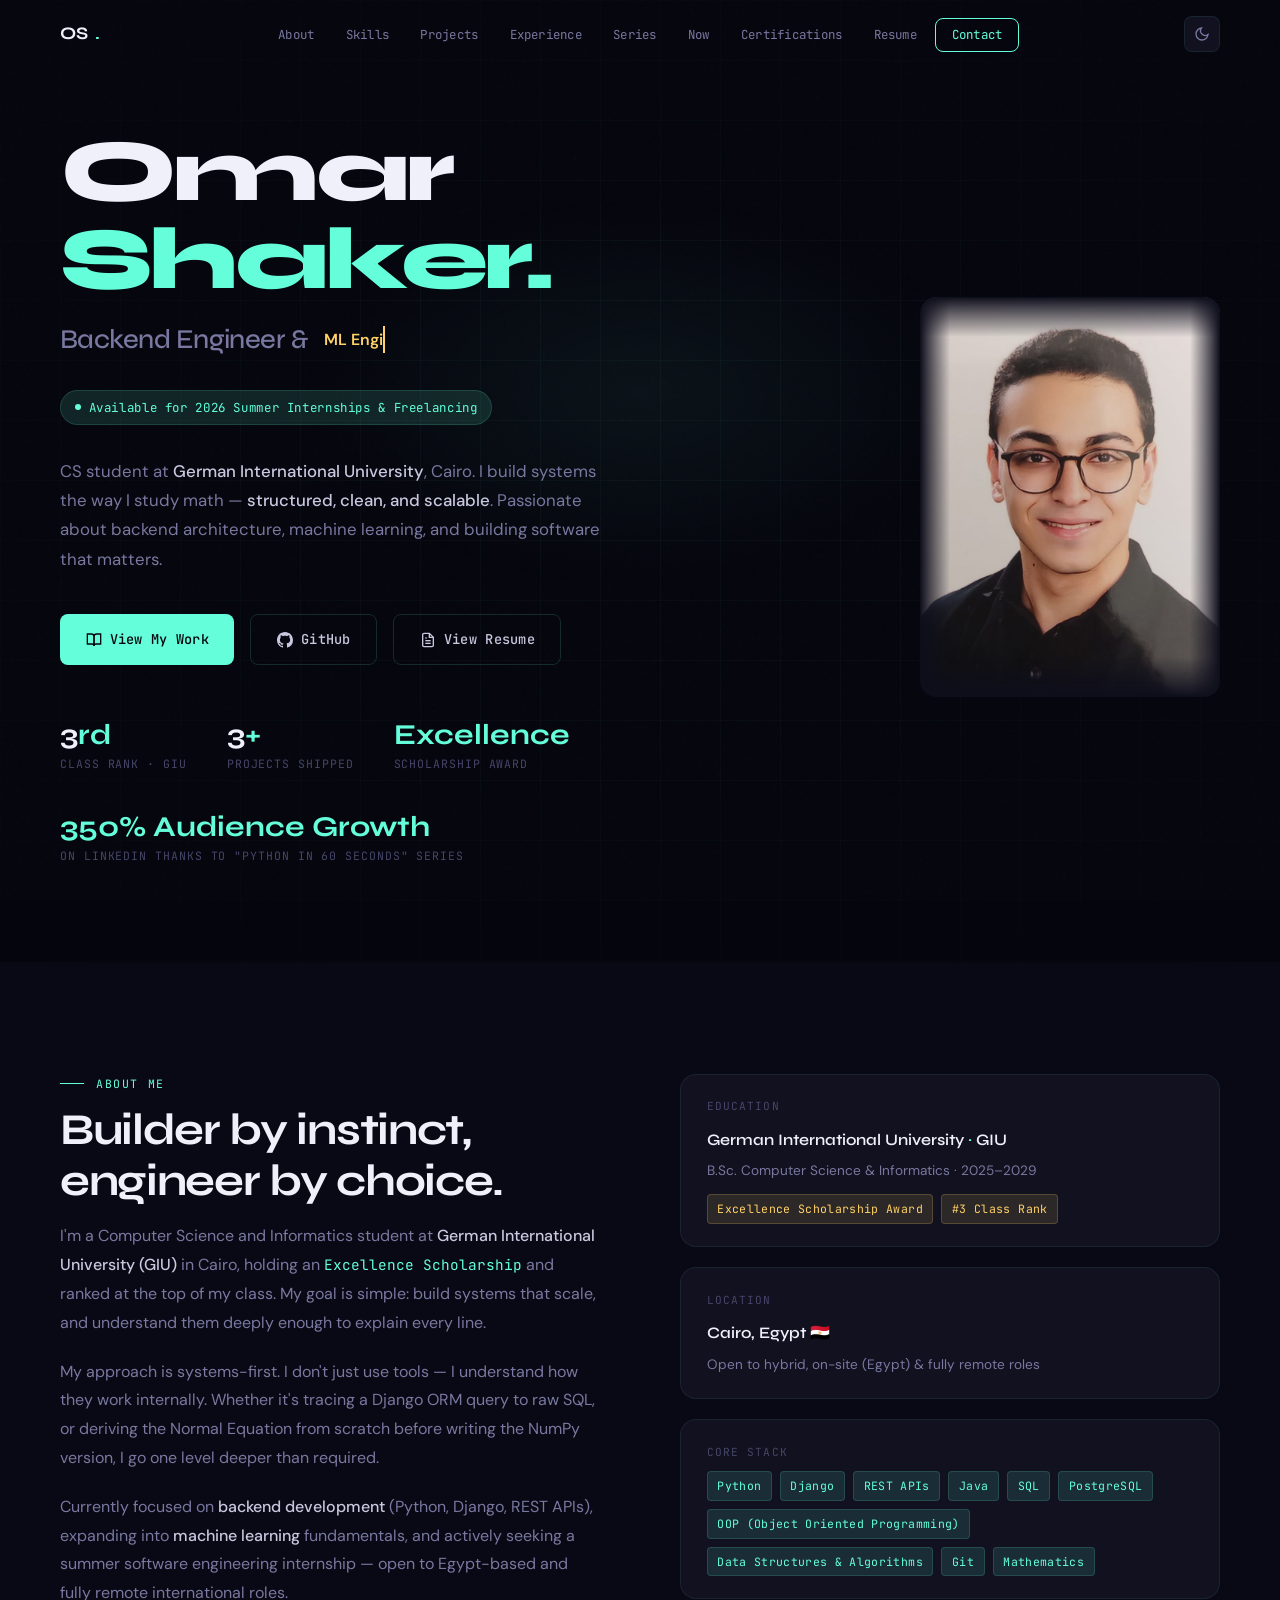
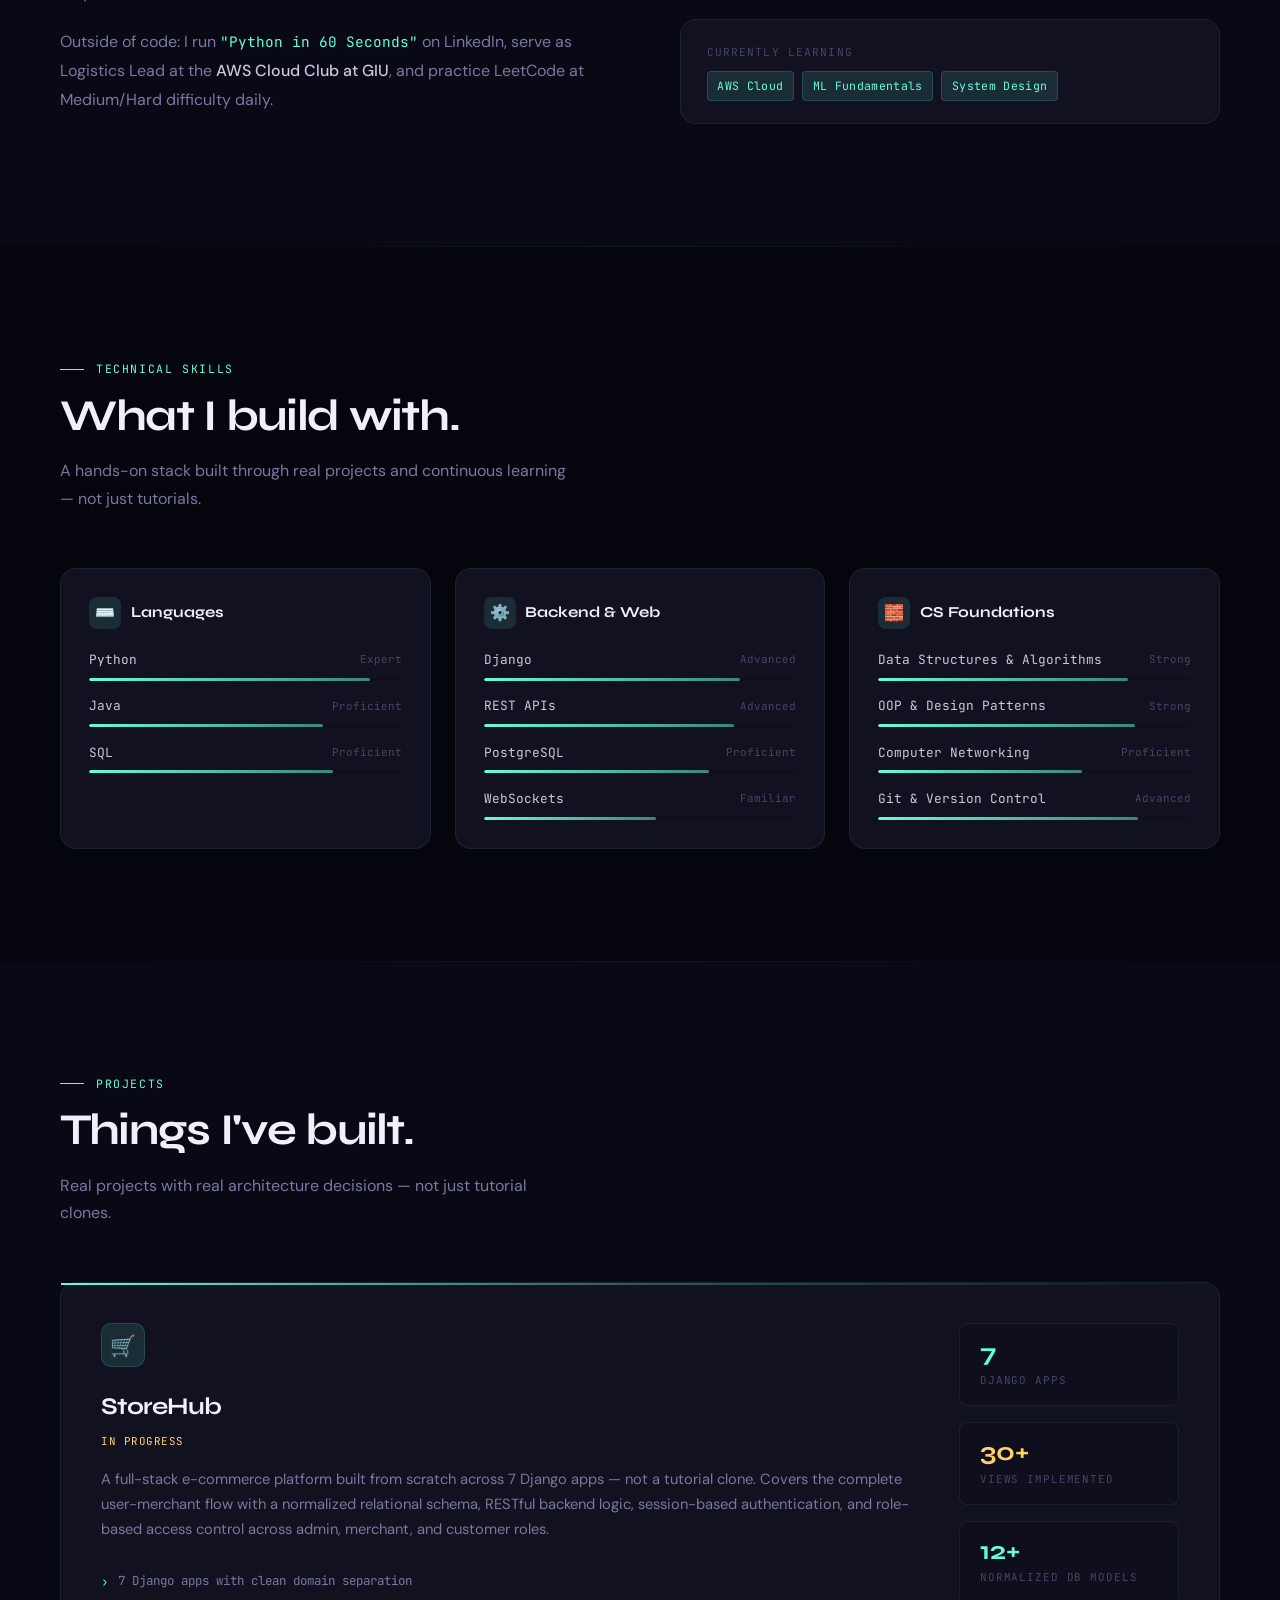
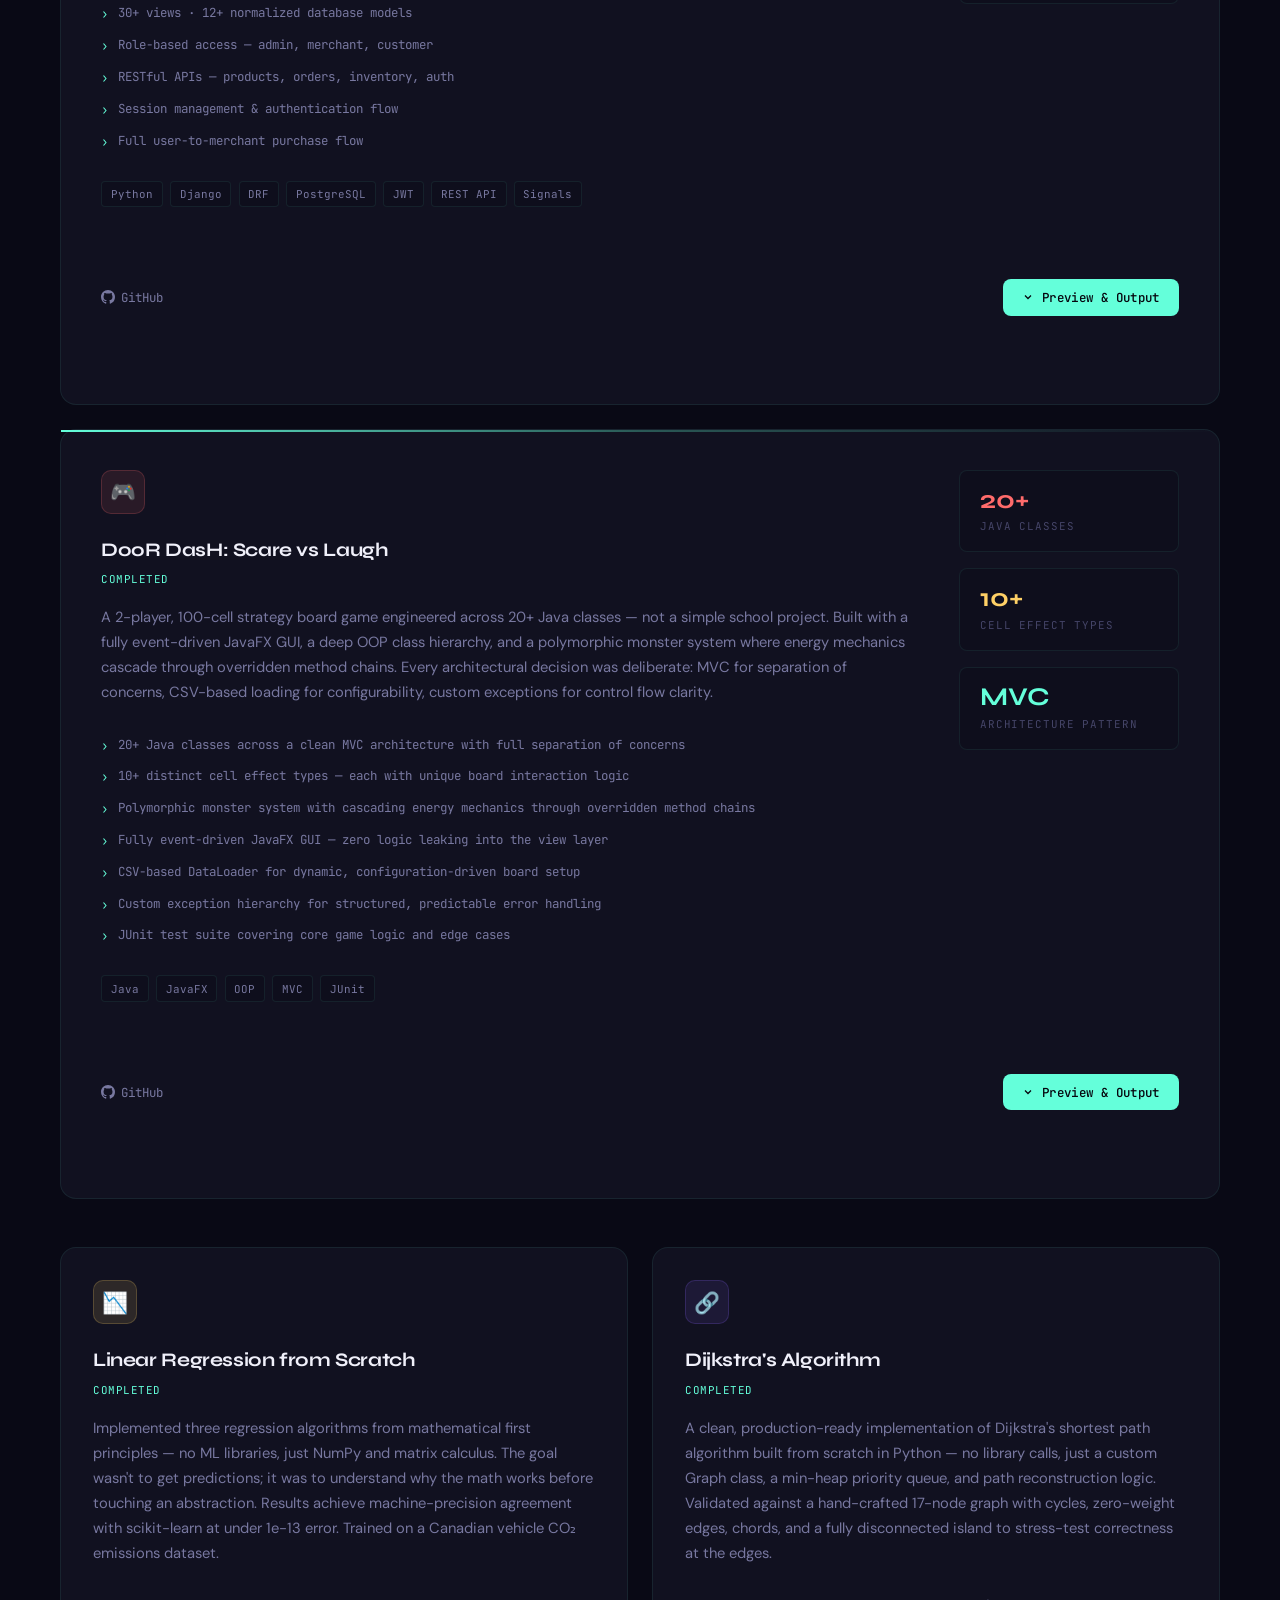
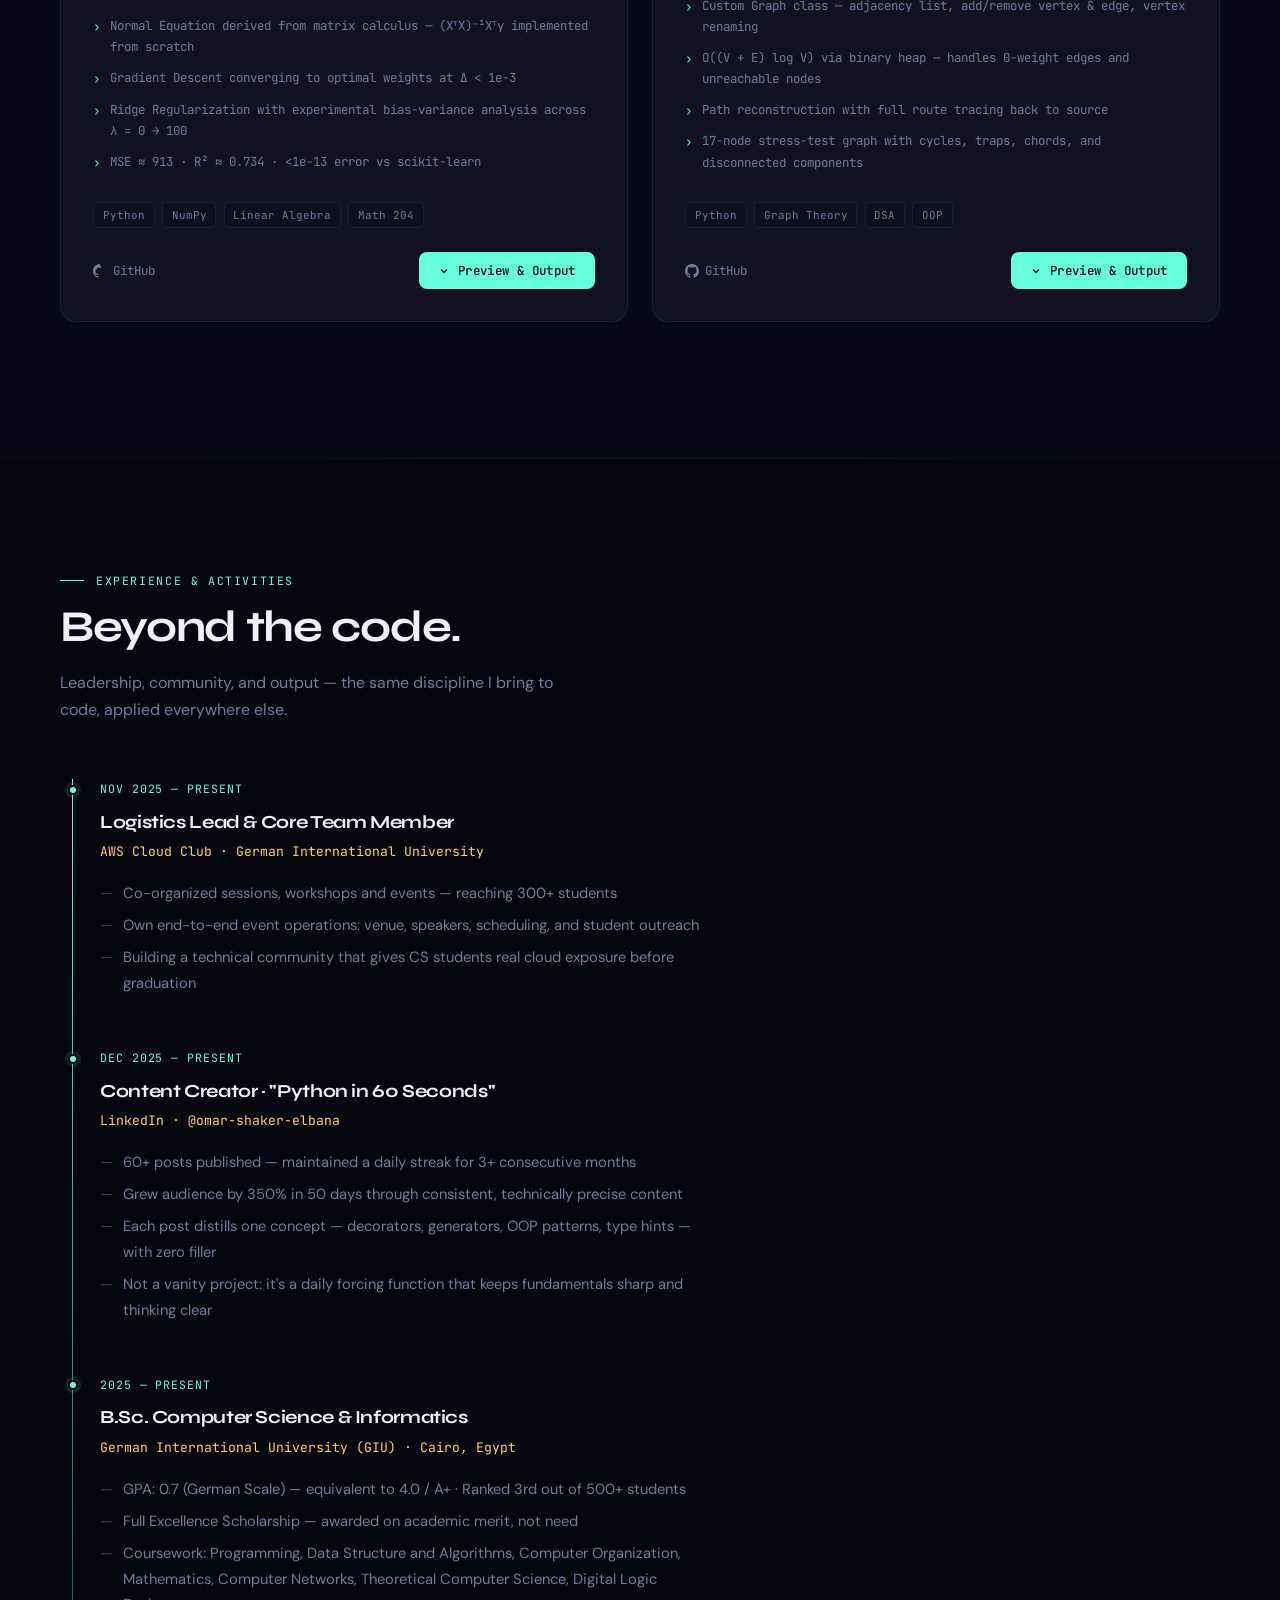
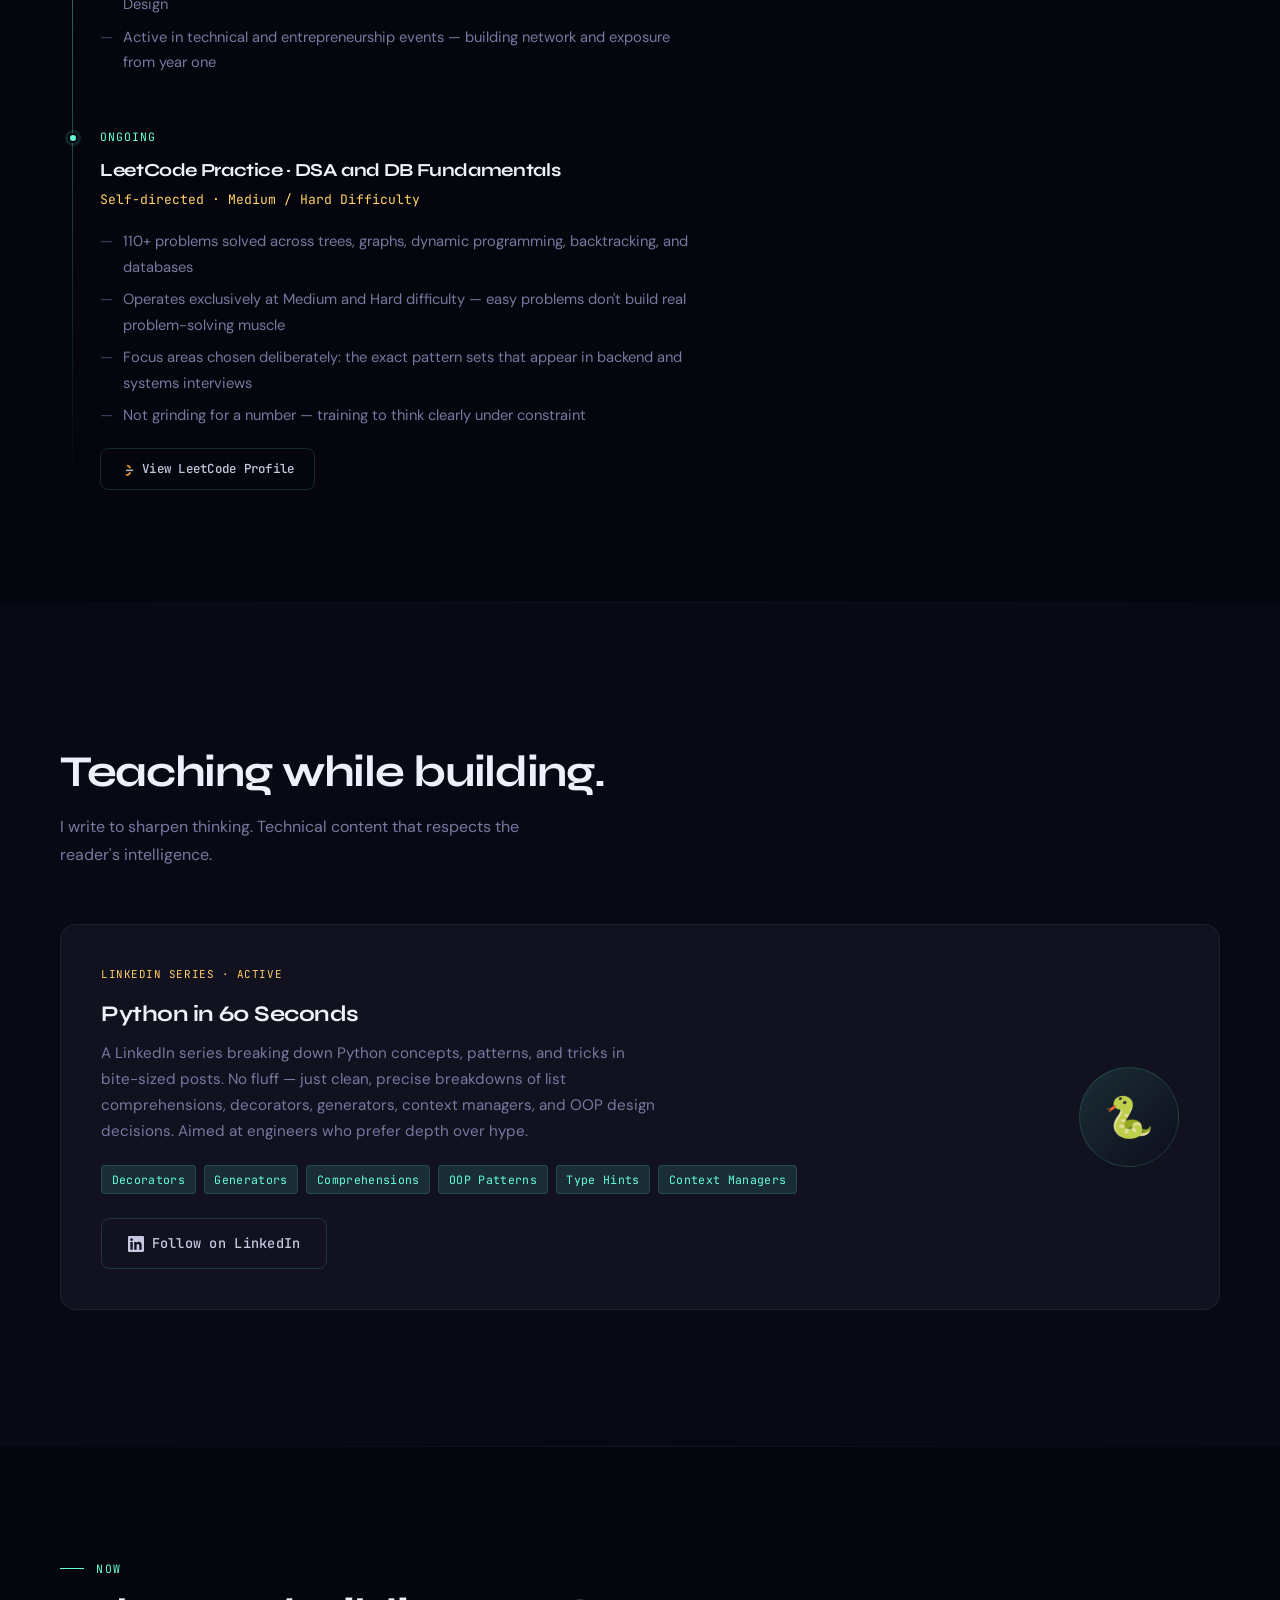
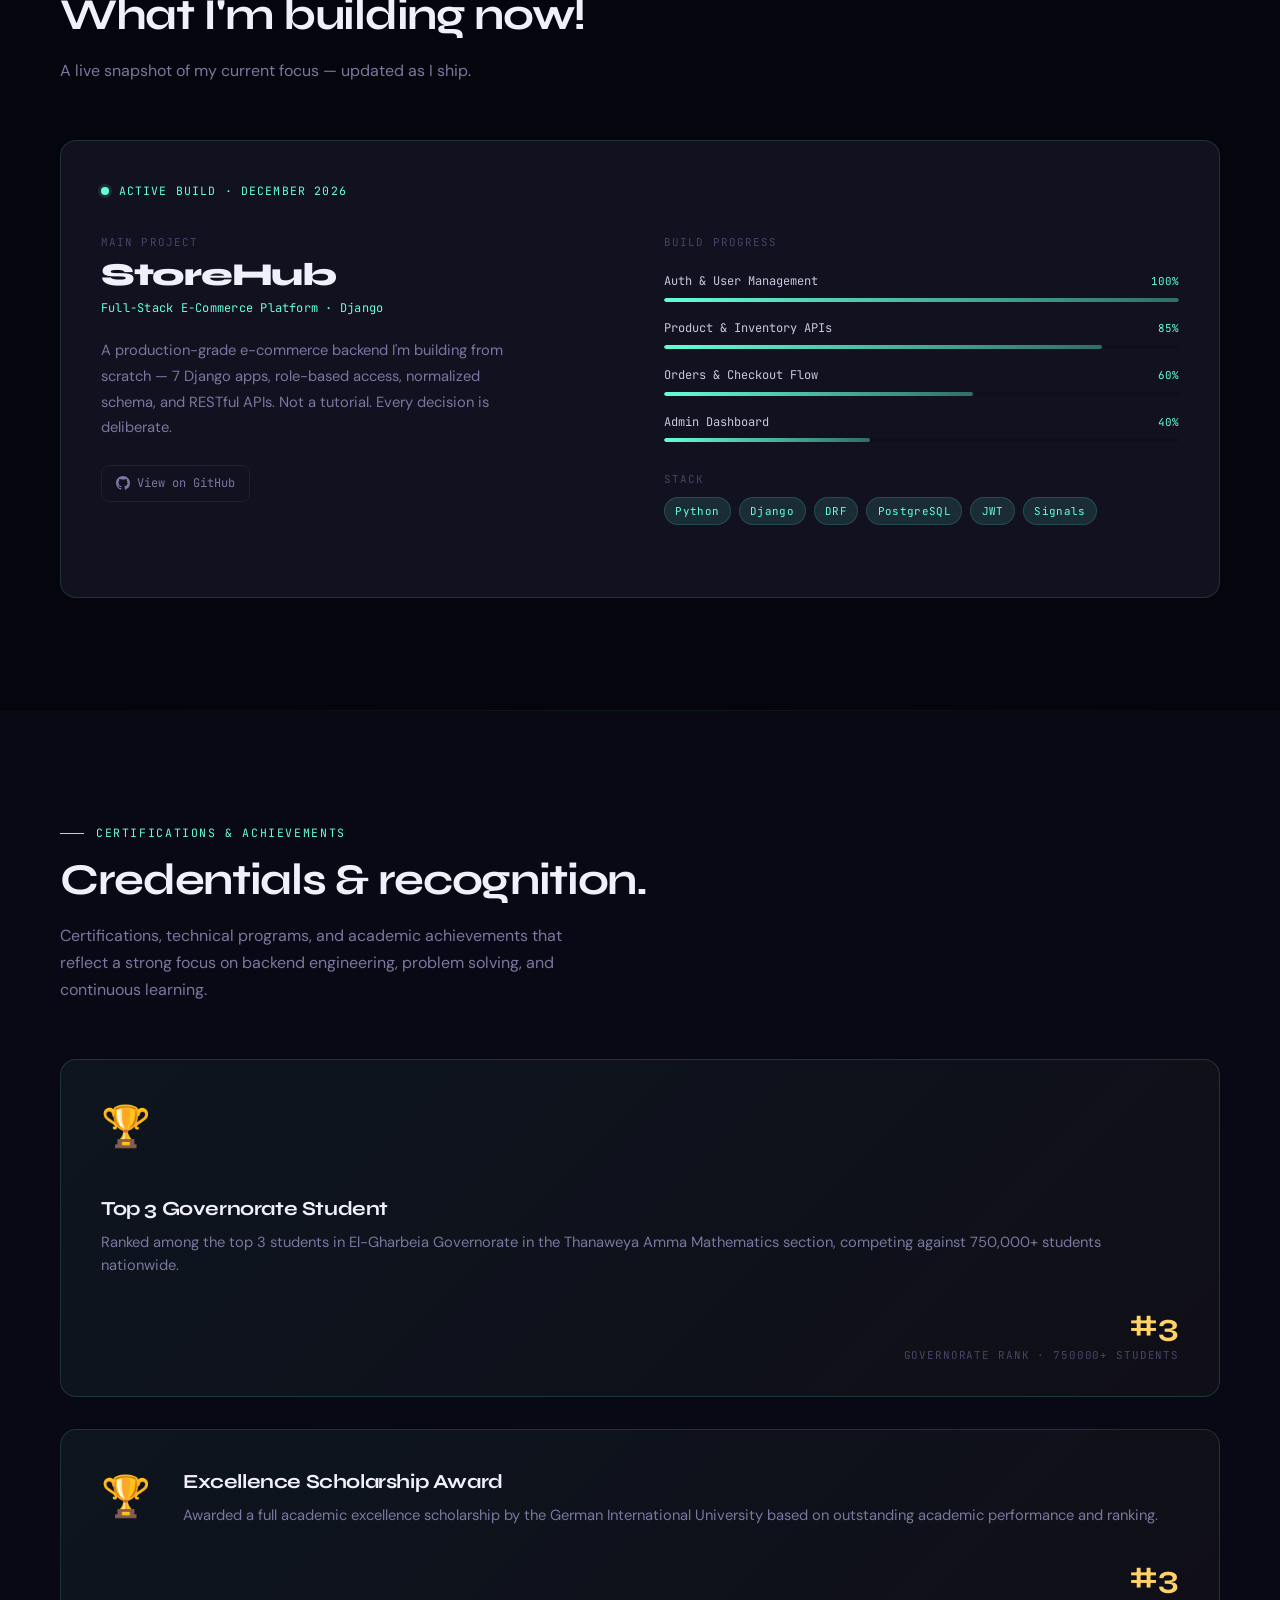
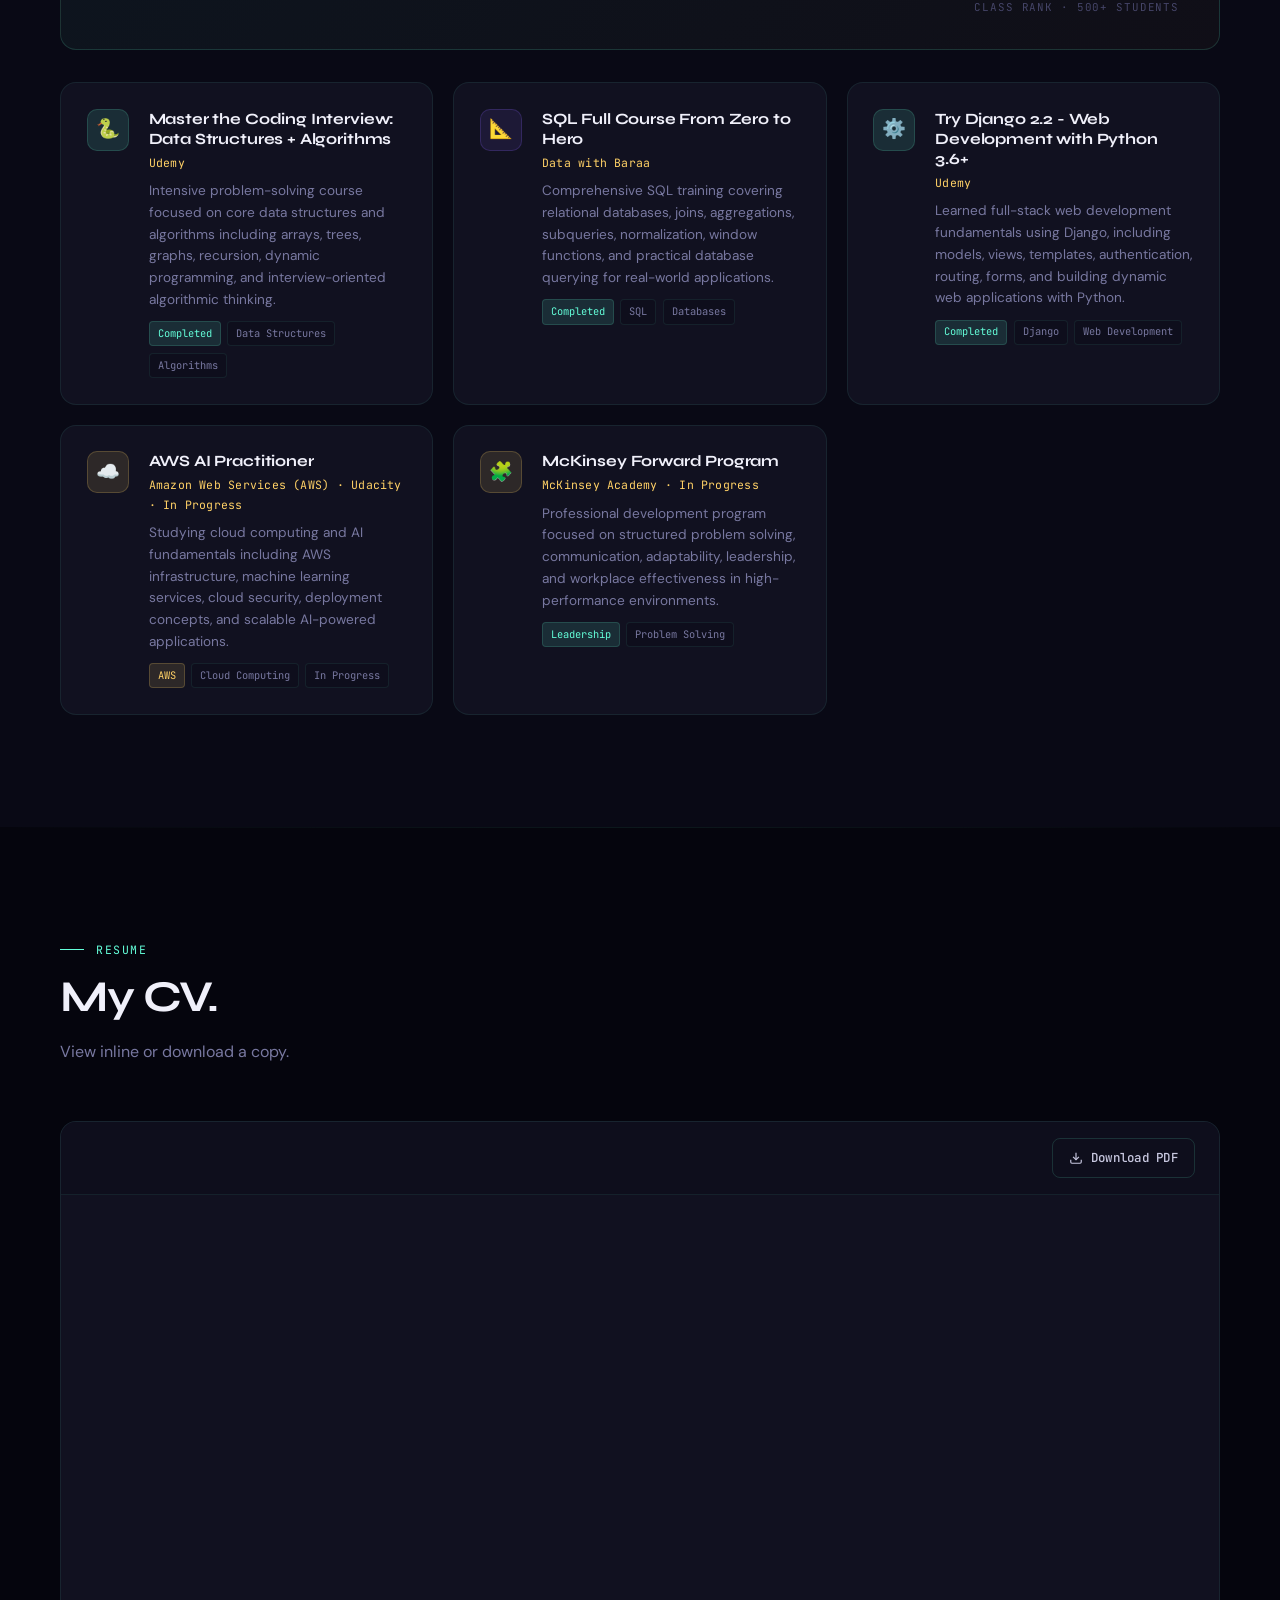
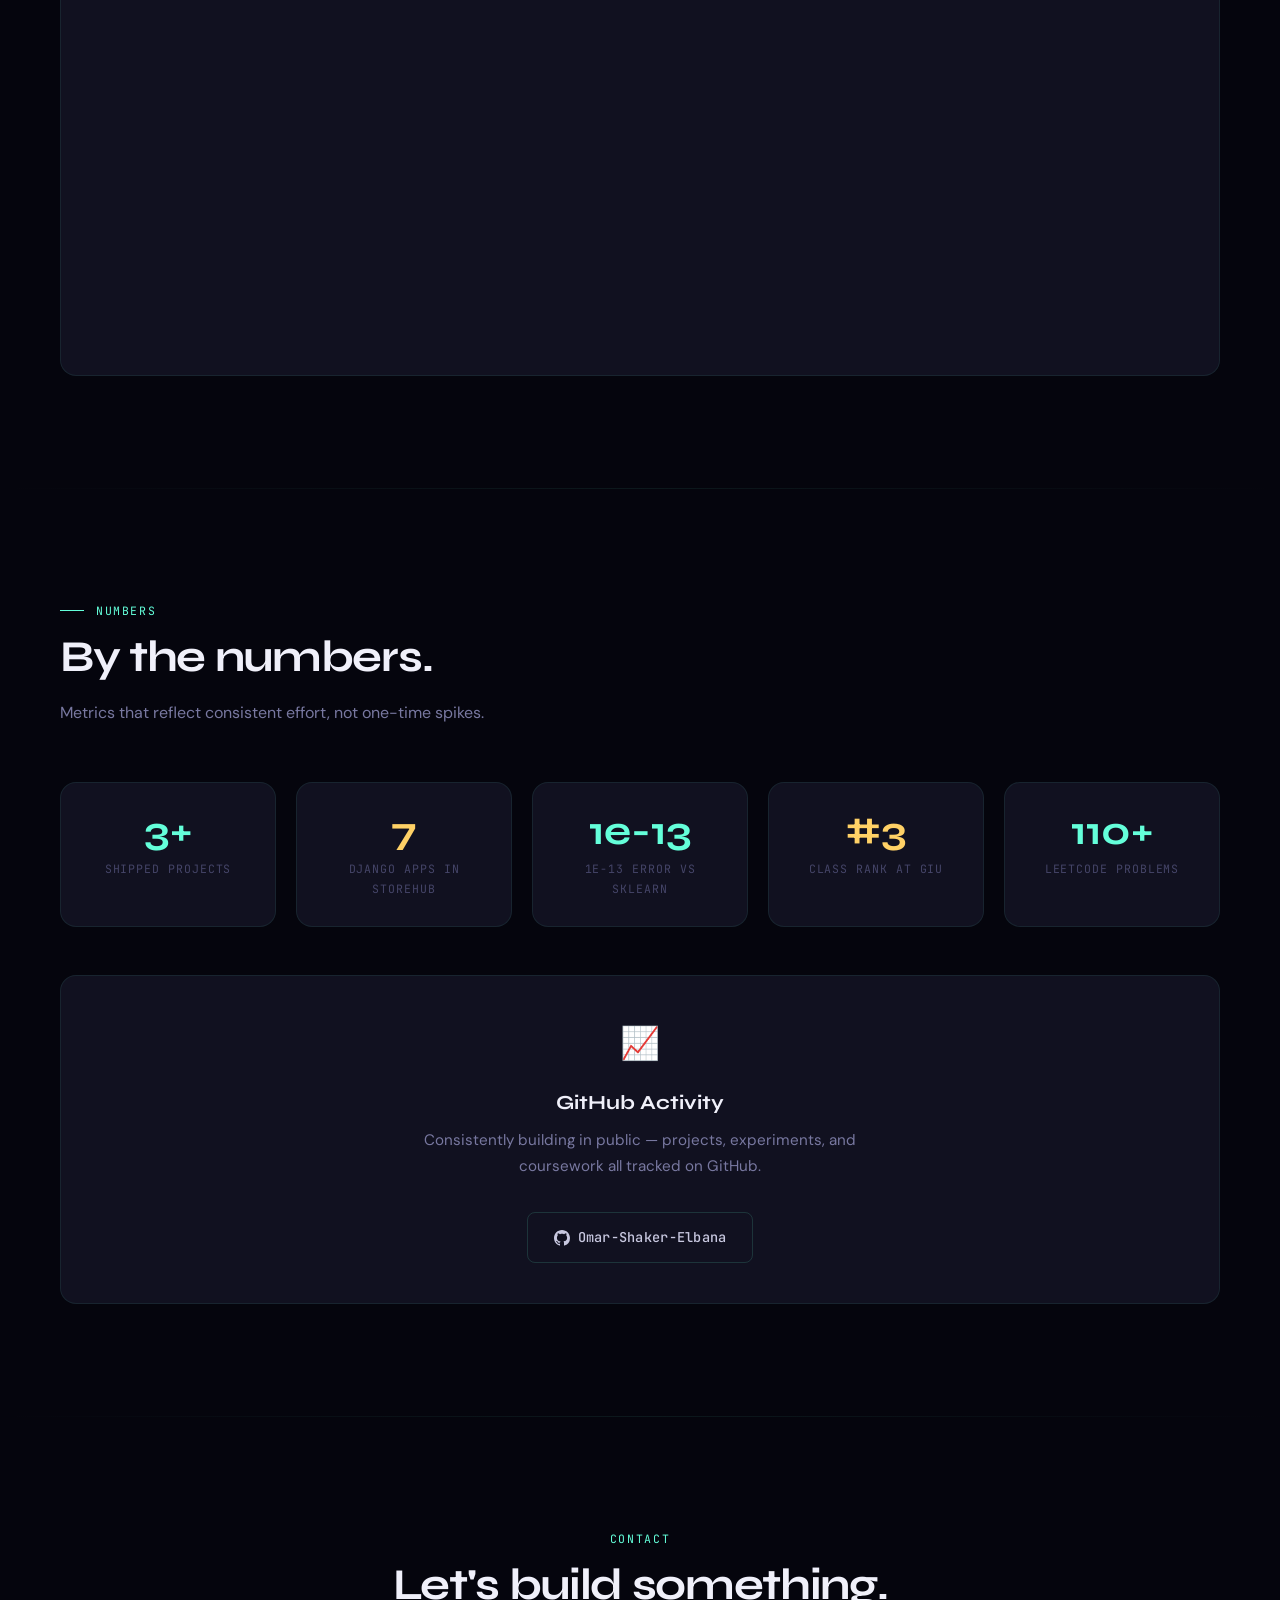
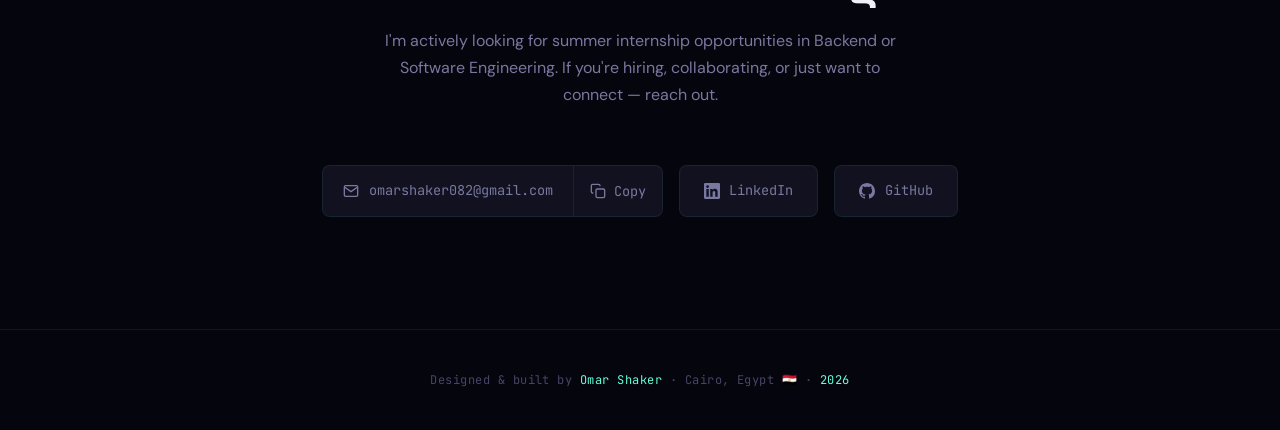
==== commit 426bef14: "finished" ====
--- a/old.html
+++ b/old.html
@@ -1,834 +1,1590 @@
-<!-- cat > /mnt/user-data/outputs/index.html << 'HTMLEOF' -->
 <!DOCTYPE html>
 <html lang="en">
 <head>
   <link rel="canonical" href="https://omar-shaker-elbana.github.io" />
-  <meta property="og:image:width" content="1200" />
-  <meta property="og:image:height" content="630" />
-  <link rel="icon" href="images/icon.png" type="image/jpeg" />
+<meta property="og:image:width" content="1200" />
+<meta property="og:image:height" content="630" />
+<link rel="icon" href="images/icon.png" type="image/jpeg" />
   <meta charset="UTF-8" />
   <meta name="viewport" content="width=device-width, initial-scale=1.0" />
   <meta name="description" content="Omar Shaker — Backend Engineer and CS student at GIU Cairo. Building scalable systems with Python, Django, and REST APIs. Open to 2026 summer internships." />
-  <meta property="og:title" content="Omar Shaker · Backend Engineer" />
-  <meta property="og:description" content="CS student at GIU Cairo, ranked #3 in class. Building production-grade backends with Python, Django, and REST APIs. Open to 2026 summer internships." />
-  <meta property="og:image" content="images/omar.jpg" />
-  <meta property="og:type" content="website" />
-  <meta property="og:url" content="https://omar-shaker-elbana.github.io" />
-  <meta name="twitter:card" content="summary_large_image" />
-  <meta name="twitter:title" content="Omar Shaker · Backend Engineer" />
-  <meta name="twitter:description" content="CS student at GIU Cairo. Python, Django, REST APIs. Open to 2026 summer internships." />
-  <meta name="twitter:image" content="images/omar.jpg" />
+<meta property="og:title" content="Omar Shaker · Backend Engineer" />
+<meta property="og:description" content="CS student at GIU Cairo, ranked #3 in class. Building production-grade backends with Python, Django, and REST APIs. Open to 2026 summer internships." />
+<meta property="og:image" content="images/omar.jpg" />
+<meta property="og:type" content="website" />
+<meta property="og:url" content="https://omar-shaker-elbana.github.io" />
+<meta name="twitter:card" content="summary_large_image" />
+<meta name="twitter:title" content="Omar Shaker · Backend Engineer" />
+<meta name="twitter:description" content="CS student at GIU Cairo. Python, Django, REST APIs. Open to 2026 summer internships." />
+<meta name="twitter:image" content="images/omar.jpg" />
   <title>Omar Shaker · Backend Engineer</title>
   <link rel="preconnect" href="https://fonts.googleapis.com" />
   <link rel="preconnect" href="https://fonts.gstatic.com" crossorigin />
   <link href="https://fonts.googleapis.com/css2?family=Syne:wght@400;500;600;700;800&family=JetBrains+Mono:ital,wght@0,300;0,400;0,500;1,300&family=DM+Sans:ital,opsz,wght@0,9..40,300;0,9..40,400;0,9..40,500;1,9..40,300&display=swap" rel="stylesheet" />
 
   <style>
-    /* ─── VARIABLES ─── */
+    /* ─── VARIABLES ──────────────────────────────────────────── */
     :root {
-      --bg-0: #05050d; --bg-1: #090915; --bg-2: #0e0e1c;
-      --bg-card: #111120; --bg-hover: #161628;
-      --border: rgba(100,255,210,0.08); --border-mid: rgba(100,255,210,0.15);
-      --mint: #64ffda; --mint-dim: rgba(100,255,210,0.12); --mint-glow: rgba(100,255,210,0.25);
-      --gold: #ffd166; --gold-dim: rgba(255,209,102,0.12); --coral: #ff6b6b;
-      --text-0: #f0f0fa; --text-1: #c8c8e0; --text-2: #7878a0; --text-3: #454568;
-      --font-display: 'Syne', sans-serif; --font-mono: 'JetBrains Mono', monospace; --font-body: 'DM Sans', sans-serif;
-      --radius: 8px; --radius-lg: 16px;
-      --trans: 0.3s cubic-bezier(0.4,0,0.2,1); --trans-slow: 0.6s cubic-bezier(0.4,0,0.2,1);
-      --spring: cubic-bezier(0.34,1.56,0.64,1);
-      --expo: cubic-bezier(0.16,1,0.3,1);
-    }
-
-    /* ─── RESET ─── */
+      --bg-0:       #05050d;
+      --bg-1:       #090915;
+      --bg-2:       #0e0e1c;
+      --bg-card:    #111120;
+      --bg-hover:   #161628;
+      --border:     rgba(100, 255, 210, 0.08);
+      --border-mid: rgba(100, 255, 210, 0.15);
+
+      --mint:       #64ffda;
+      --mint-dim:   rgba(100, 255, 210, 0.12);
+      --mint-glow:  rgba(100, 255, 210, 0.25);
+      --gold:       #ffd166;
+      --gold-dim:   rgba(255, 209, 102, 0.12);
+      --coral:      #ff6b6b;
+
+      --text-0:     #f0f0fa;
+      --text-1:     #c8c8e0;
+      --text-2:     #7878a0;
+      --text-3:     #454568;
+
+      --font-display: 'Syne', sans-serif;
+      --font-mono:    'JetBrains Mono', monospace;
+      --font-body:    'DM Sans', sans-serif;
+
+      --radius:   8px;
+      --radius-lg: 16px;
+      --trans:     0.3s cubic-bezier(0.4, 0, 0.2, 1);
+      --trans-slow: 0.6s cubic-bezier(0.4, 0, 0.2, 1);
+    }
+
+    /* ─── RESET & BASE ───────────────────────────────────────── */
     *, *::before, *::after { box-sizing: border-box; margin: 0; padding: 0; }
     html { scroll-behavior: smooth; font-size: 16px; }
-    body { background: var(--bg-0); color: var(--text-1); font-family: var(--font-body); line-height: 1.7; overflow-x: hidden; }
+    body {
+      background: var(--bg-0);
+      color: var(--text-1);
+      font-family: var(--font-body);
+      line-height: 1.7;
+      overflow-x: hidden;
+    }
     a { color: inherit; text-decoration: none; }
     img { max-width: 100%; display: block; }
     ::selection { background: var(--mint-dim); color: var(--mint); }
+
+    /* ─── SCROLLBAR ──────────────────────────────────────────── */
     ::-webkit-scrollbar { width: 4px; }
     ::-webkit-scrollbar-track { background: var(--bg-0); }
     ::-webkit-scrollbar-thumb { background: var(--text-3); border-radius: 2px; }
     ::-webkit-scrollbar-thumb:hover { background: var(--mint); }
 
-    /* ─── NOISE OVERLAY ─── */
+    /* ─── NOISE OVERLAY ──────────────────────────────────────── */
     body::before {
       content: '';
-      position: fixed; inset: 0;
+      position: fixed;
+      inset: 0;
       background-image: url("data:image/svg+xml,%3Csvg viewBox='0 0 256 256' xmlns='http://www.w3.org/2000/svg'%3E%3Cfilter id='noise'%3E%3CfeTurbulence type='fractalNoise' baseFrequency='0.9' numOctaves='4' stitchTiles='stitch'/%3E%3C/filter%3E%3Crect width='100%25' height='100%25' filter='url(%23noise)' opacity='0.04'/%3E%3C/svg%3E");
-      pointer-events: none; z-index: 0; opacity: 0.5;
-    }
-
-    /* ─── CUSTOM CURSOR ─── */
-    .cursor-glow {
+      pointer-events: none;
+      z-index: 0;
+      opacity: 0.5;
+    }
+
+    /* ─── LAYOUT HELPERS ─────────────────────────────────────── */
+    .container {
+      width: min(1160px, 100% - 4rem);
+      margin-inline: auto;
+    }
+    section { position: relative; z-index: 1; }
+
+    /* ─── HEADER / NAV ───────────────────────────────────────── */
+    #header {
       position: fixed;
-      width: 300px; height: 300px;
-      border-radius: 50%;
-      background: radial-gradient(circle, rgba(100,255,210,0.04) 0%, transparent 70%);
+      top: 0;
+      left: 0;
+      right: 0;
+      z-index: 100;
+      padding: 0;
+      transition: background var(--trans), box-shadow var(--trans);
+    }
+    #header.scrolled {
+      background: rgba(5, 5, 13, 0.88);
+      backdrop-filter: blur(20px);
+      -webkit-backdrop-filter: blur(20px);
+      box-shadow: 0 1px 0 var(--border);
+    }
+    nav {
+      display: flex;
+      align-items: center;
+      justify-content: space-between;
+      height: 68px;
+      gap: 2rem;
+    }
+    .nav-logo {
+      font-family: var(--font-display);
+      font-weight: 700;
+      font-size: 1.1rem;
+      letter-spacing: -0.02em;
+      color: var(--text-0);
+      display: flex;
+      align-items: center;
+      gap: 0.5rem;
+    }
+    .nav-logo span { color: var(--mint); }
+    .nav-links {
+      display: flex;
+      align-items: center;
+      gap: 0.25rem;
+      list-style: none;
+    }
+    .nav-links a {
+      font-family: var(--font-mono);
+      font-size: 0.78rem;
+      color: var(--text-2);
+      padding: 0.45rem 0.85rem;
+      border-radius: var(--radius);
+      transition: color var(--trans), background var(--trans);
+      letter-spacing: 0.02em;
+    }
+    .nav-links a:hover,
+    .nav-links a.active {
+      color: var(--mint);
+      background: var(--mint-dim);
+    }
+    .nav-cta {
+      font-family: var(--font-mono);
+      font-size: 0.78rem;
+      color: var(--mint) !important;
+      border: 1px solid var(--mint) !important;
+      padding: 0.45rem 1rem !important;
+      border-radius: var(--radius) !important;
+      background: transparent !important;
+      transition: background var(--trans), color var(--trans) !important;
+    }
+    .nav-cta:hover {
+      background: var(--mint) !important;
+      color: var(--bg-0) !important;
+    }
+    .hamburger {
+      display: none;
+      flex-direction: column;
+      gap: 5px;
+      cursor: pointer;
+      padding: 4px;
+      background: none;
+      border: none;
+    }
+    .hamburger span {
+      display: block;
+      width: 24px;
+      height: 2px;
+      background: var(--text-1);
+      border-radius: 2px;
+      transition: var(--trans);
+    }
+    /* FIX: hamburger open state — animates bars into an X */
+    .hamburger.open span:nth-child(1) {
+      transform: translateY(7px) rotate(45deg);
+    }
+    .hamburger.open span:nth-child(2) {
+      opacity: 0;
+      transform: scaleX(0);
+    }
+    .hamburger.open span:nth-child(3) {
+      transform: translateY(-7px) rotate(-45deg);
+    }
+
+    /* ─── MOBILE NAV ─────────────────────────────────────────── */
+    .mobile-menu {
+      display: flex;
+      position: fixed;
+      inset: 0;
+      background: rgba(5, 5, 13, 0.97);
+      backdrop-filter: blur(20px);
+      z-index: 99;
+      flex-direction: column;
+      align-items: center;
+      justify-content: center;
+      gap: 2rem;
+      opacity: 0;
       pointer-events: none;
-      transform: translate(-50%, -50%);
-      z-index: 9999;
-      transition: transform 0.15s ease, opacity 0.3s ease;
-      will-change: transform;
-    }
-
-    /* ─── LAYOUT ─── */
-    .container { width: min(1160px, 100% - 4rem); margin-inline: auto; }
-    section { position: relative; z-index: 1; }
-
-    /* ─── HEADER ─── */
-    #header {
-      position: fixed; top: 0; left: 0; right: 0; z-index: 100;
-      padding: 0; transition: background var(--trans), box-shadow var(--trans);
-    }
-    #header.scrolled {
-      background: rgba(5,5,13,0.88);
-      backdrop-filter: blur(20px); -webkit-backdrop-filter: blur(20px);
-      box-shadow: 0 1px 0 var(--border);
-    }
-    nav { display: flex; align-items: center; justify-content: space-between; height: 68px; gap: 2rem; }
-    .nav-logo {
-      font-family: var(--font-display); font-weight: 700; font-size: 1.1rem;
-      letter-spacing: -0.02em; color: var(--text-0);
-      display: flex; align-items: center; gap: 0.5rem;
-      /* Logo entrance */
-      animation: navLogoIn 0.7s var(--expo) both;
-    }
-    .nav-logo span { color: var(--mint); }
-    .nav-links { display: flex; align-items: center; gap: 0.25rem; list-style: none; }
-    .nav-links li {
-      animation: navItemDrop 0.5s var(--expo) both;
-    }
-    .nav-links li:nth-child(1) { animation-delay: 0.05s; }
-    .nav-links li:nth-child(2) { animation-delay: 0.1s; }
-    .nav-links li:nth-child(3) { animation-delay: 0.15s; }
-    .nav-links li:nth-child(4) { animation-delay: 0.2s; }
-    .nav-links li:nth-child(5) { animation-delay: 0.25s; }
-    .nav-links li:nth-child(6) { animation-delay: 0.3s; }
-    .nav-links li:nth-child(7) { animation-delay: 0.35s; }
-    .nav-links li:nth-child(8) { animation-delay: 0.4s; }
-    .nav-links li:nth-child(9) { animation-delay: 0.45s; }
-    .nav-links a {
-      font-family: var(--font-mono); font-size: 0.78rem; color: var(--text-2);
-      padding: 0.45rem 0.85rem; border-radius: var(--radius);
-      transition: color var(--trans), background var(--trans);
-      letter-spacing: 0.02em; position: relative;
-    }
-    .nav-links a::after {
-      content: ''; position: absolute; bottom: 2px; left: 50%; right: 50%;
-      height: 1px; background: var(--mint);
-      transition: left 0.3s var(--expo), right 0.3s var(--expo);
-    }
-    .nav-links a:hover::after, .nav-links a.active::after { left: 10%; right: 10%; }
-    .nav-links a:hover, .nav-links a.active { color: var(--mint); background: var(--mint-dim); }
-    .nav-cta {
-      font-family: var(--font-mono); font-size: 0.78rem; color: var(--mint) !important;
-      border: 1px solid var(--mint) !important; padding: 0.45rem 1rem !important;
-      border-radius: var(--radius) !important; background: transparent !important;
-      transition: background var(--trans), color var(--trans) !important;
-    }
-    .nav-cta:hover { background: var(--mint) !important; color: var(--bg-0) !important; }
-    .hamburger { display: none; flex-direction: column; gap: 5px; cursor: pointer; padding: 4px; background: none; border: none; }
-    .hamburger span { display: block; width: 24px; height: 2px; background: var(--text-1); border-radius: 2px; transition: var(--trans); }
-    .hamburger.open span:nth-child(1) { transform: translateY(7px) rotate(45deg); }
-    .hamburger.open span:nth-child(2) { opacity: 0; transform: scaleX(0); }
-    .hamburger.open span:nth-child(3) { transform: translateY(-7px) rotate(-45deg); }
-
-    /* ─── MOBILE NAV ─── */
-    .mobile-menu {
-      display: flex; position: fixed; inset: 0;
-      background: rgba(5,5,13,0.97); backdrop-filter: blur(20px);
-      z-index: 99; flex-direction: column; align-items: center;
-      gap: 2rem; opacity: 0; pointer-events: none; transform: translateY(-12px);
-      transition: opacity 0.35s var(--expo), transform 0.35s var(--expo);
-      overflow-y: auto; justify-content: flex-start; padding-top: 5rem;
-    }
-    .mobile-menu.open { opacity: 1; pointer-events: auto; transform: translateY(0); }
-    .mobile-menu a { font-family: var(--font-display); font-size: 1.8rem; font-weight: 600; color: var(--text-1); transition: color var(--trans); }
+      transform: translateY(-12px);
+      transition: opacity 0.35s cubic-bezier(0.4, 0, 0.2, 1),
+                  transform 0.35s cubic-bezier(0.4, 0, 0.2, 1);
+      overflow-y: auto;
+      justify-content: flex-start;
+      padding-top: 5rem;  /* keeps items from hiding behind the header */
+                }
+    .mobile-menu.open {
+      opacity: 1;
+      pointer-events: auto;
+      transform: translateY(0);
+    }
+    .mobile-menu a {
+      font-family: var(--font-display);
+      font-size: 1.8rem;
+      font-weight: 600;
+      color: var(--text-1);
+      transition: color var(--trans);
+    }
     .mobile-menu a:hover { color: var(--mint); }
-
-    /* ─── AURORA / HERO BG ─── */
-    .hero-aurora { position: absolute; inset: 0; overflow: hidden; pointer-events: none; }
-    .aurora-orb {
-      position: absolute; border-radius: 50%;
-      filter: blur(90px); mix-blend-mode: screen;
-      animation: auroraFloat var(--dur, 10s) ease-in-out infinite alternate;
-    }
-    .aurora-1 { width: 600px; height: 500px; background: rgba(100,255,210,0.045); top: -80px; left: 5%; --dur: 9s; }
-    .aurora-2 { width: 450px; height: 400px; background: rgba(255,209,102,0.03); top: 30%; right: 0%; --dur: 12s; animation-delay: -4s; }
-    .aurora-3 { width: 700px; height: 300px; background: rgba(100,255,210,0.02); bottom: 0; left: 25%; --dur: 14s; animation-delay: -7s; }
-
-    /* ─── HERO ─── */
-    #hero { min-height: 100vh; display: flex; align-items: center; padding: 8rem 0 6rem; position: relative; overflow: hidden; }
+    .mobile-close {
+      position: absolute;
+      top: 1.5rem;
+      right: 2rem;
+      font-size: 2rem;
+      cursor: pointer;
+      color: var(--text-2);
+    }
+
+    /* ─── HERO ───────────────────────────────────────────────── */
+    #hero {
+      min-height: 100vh;
+      display: flex;
+      align-items: center;
+      padding: 8rem 0 6rem;
+      position: relative;
+      overflow: hidden;
+    }
     .hero-grid-bg {
-      position: absolute; inset: 0;
-      background-image: linear-gradient(rgba(100,255,210,0.03) 1px, transparent 1px), linear-gradient(90deg, rgba(100,255,210,0.03) 1px, transparent 1px);
+      position: absolute;
+      inset: 0;
+      background-image:
+        linear-gradient(rgba(100,255,210,0.03) 1px, transparent 1px),
+        linear-gradient(90deg, rgba(100,255,210,0.03) 1px, transparent 1px);
       background-size: 60px 60px;
       mask-image: radial-gradient(ellipse 80% 80% at 50% 50%, black 30%, transparent 100%);
-      animation: gridShift 20s linear infinite;
     }
     .hero-glow {
-      position: absolute; top: 20%; left: 50%; transform: translateX(-50%);
-      width: 700px; height: 400px;
+      position: absolute;
+      top: 20%;
+      left: 50%;
+      transform: translateX(-50%);
+      width: 700px;
+      height: 400px;
       background: radial-gradient(ellipse, rgba(100,255,210,0.06) 0%, transparent 70%);
       pointer-events: none;
-      animation: glowPulse 4s ease-in-out infinite alternate;
-    }
-    .hero-content { position: relative; max-width: 780px; }
+    }
+    .hero-content {
+      position: relative;
+      max-width: 780px;
+    }
     .hero-tag {
-      display: inline-flex; align-items: center; gap: 0.5rem;
-      font-family: var(--font-mono); font-size: 0.78rem; color: var(--mint);
-      background: var(--mint-dim); border: 1px solid var(--border-mid);
-      padding: 0.35rem 0.85rem; border-radius: 100px; margin-bottom: 2rem;
+      display: inline-flex;
+      align-items: center;
+      gap: 0.5rem;
+      font-family: var(--font-mono);
+      font-size: 0.78rem;
+      color: var(--mint);
+      background: var(--mint-dim);
+      border: 1px solid var(--border-mid);
+      padding: 0.35rem 0.85rem;
+      border-radius: 100px;
+      margin-bottom: 2rem;
       letter-spacing: 0.05em;
-      animation: slideInLeft 0.8s var(--expo) 0.1s both;
-    }
-    .hero-tag::before { content: ''; width: 6px; height: 6px; border-radius: 50%; background: var(--mint); animation: pulse 2s ease infinite; }
+      animation: fadeInUp 0.8s ease both;
+    }
+    .hero-tag::before {
+      content: '';
+      width: 6px;
+      height: 6px;
+      border-radius: 50%;
+      background: var(--mint);
+      animation: pulse 2s ease infinite;
+    }
+    @keyframes pulse {
+      0%, 100% { opacity: 1; transform: scale(1); }
+      50% { opacity: 0.5; transform: scale(0.8); }
+    }
     .hero-name {
-      font-family: var(--font-display); font-weight: 800;
-      font-size: clamp(3rem, 8vw, 5.5rem); line-height: 1;
-      letter-spacing: -0.04em; color: var(--text-0); margin-bottom: 0.75rem;
-      perspective: 600px;
+      font-family: var(--font-display);
+      font-weight: 800;
+      font-size: clamp(3rem, 8vw, 5.5rem);
+      line-height: 1;
+      letter-spacing: -0.04em;
+      color: var(--text-0);
+      margin-bottom: 0.75rem;
+      animation: fadeInUp 0.8s 0.1s ease both;
     }
     .hero-name .accent { color: var(--mint); }
-    /* char-split will animate chars; pre-animate state hidden via JS */
-    .char-split {
-      display: inline-block;
-      animation: charFlip 0.65s var(--expo) both;
-      transform-origin: bottom center;
-    }
     .hero-title-line {
-      display: flex; align-items: center; gap: 1rem; margin-bottom: 1.75rem;
-      animation: slideInLeft 0.8s var(--expo) 0.45s both;
-    }
-    .hero-title { font-family: var(--font-display); font-size: clamp(1.2rem, 3vw, 1.7rem); font-weight: 500; color: var(--text-2); letter-spacing: -0.02em; }
-    .typewriter { color: var(--gold); font-weight: 600; border-right: 2px solid var(--gold); animation: blink 0.9s step-end infinite; white-space: nowrap; overflow: hidden; }
+      display: flex;
+      align-items: center;
+      gap: 1rem;
+      margin-bottom: 1.75rem;
+      animation: fadeInUp 0.8s 0.2s ease both;
+    }
+    .hero-title {
+      font-family: var(--font-display);
+      font-size: clamp(1.2rem, 3vw, 1.7rem);
+      font-weight: 500;
+      color: var(--text-2);
+      letter-spacing: -0.02em;
+    }
+    .typewriter {
+      color: var(--gold);
+      font-weight: 600;
+      border-right: 2px solid var(--gold);
+      animation: blink 0.9s step-end infinite;
+      white-space: nowrap;
+      overflow: hidden;
+    }
+    @keyframes blink { 0%, 100% { border-color: var(--gold); } 50% { border-color: transparent; } }
     .hero-bio {
-      font-size: 1.05rem; color: var(--text-2); max-width: 560px; line-height: 1.75; margin-bottom: 2.5rem;
-      animation: blurIn 0.9s ease 0.6s both;
+      font-size: 1.05rem;
+      color: var(--text-2);
+      max-width: 560px;
+      line-height: 1.75;
+      margin-bottom: 2.5rem;
+      animation: fadeInUp 0.8s 0.3s ease both;
     }
     .hero-bio strong { color: var(--text-1); font-weight: 500; }
-    .hero-actions { display: flex; flex-wrap: wrap; gap: 1rem; margin-bottom: 3.5rem; animation: riseOvershoot 0.7s var(--spring) 0.75s both; }
-    .hero-stats { display: flex; flex-wrap: wrap; gap: 2.5rem; animation: popBounce 0.8s var(--spring) 0.9s both; }
+    .hero-actions {
+      display: flex;
+      flex-wrap: wrap;
+      gap: 1rem;
+      margin-bottom: 3.5rem;
+      animation: fadeInUp 0.8s 0.4s ease both;
+    }
+    .btn {
+      display: inline-flex;
+      align-items: center;
+      gap: 0.5rem;
+      font-family: var(--font-mono);
+      font-size: 0.85rem;
+      font-weight: 500;
+      padding: 0.8rem 1.6rem;
+      border-radius: var(--radius);
+      transition: var(--trans);
+      cursor: pointer;
+      border: none;
+      letter-spacing: 0.02em;
+    }
+    .btn-primary {
+      background: var(--mint);
+      color: var(--bg-0);
+    }
+    .btn-primary:hover {
+      background: #7fffdf;
+      transform: translateY(-2px);
+      box-shadow: 0 8px 32px rgba(100,255,210,0.25);
+    }
+    .btn-outline {
+      background: transparent;
+      color: var(--text-1);
+      border: 1px solid var(--border-mid);
+    }
+    .btn-outline:hover {
+      border-color: var(--mint);
+      color: var(--mint);
+      background: var(--mint-dim);
+      transform: translateY(-2px);
+    }
+    .hero-stats {
+      display: flex;
+      flex-wrap: wrap;
+      gap: 2.5rem;
+      animation: fadeInUp 0.8s 0.5s ease both;
+    }
     .stat-item {}
-    .stat-num { font-family: var(--font-display); font-size: 1.8rem; font-weight: 700; color: var(--text-0); line-height: 1; }
+    .stat-num {
+      font-family: var(--font-display);
+      font-size: 1.8rem;
+      font-weight: 700;
+      color: var(--text-0);
+      line-height: 1;
+    }
     .stat-num span { color: var(--mint); }
-    .stat-label { font-family: var(--font-mono); font-size: 0.72rem; color: var(--text-3); letter-spacing: 0.08em; margin-top: 0.25rem; text-transform: uppercase; }
-
-    /* ─── BUTTONS ─── */
-    .btn {
-      display: inline-flex; align-items: center; gap: 0.5rem;
-      font-family: var(--font-mono); font-size: 0.85rem; font-weight: 500;
-      padding: 0.8rem 1.6rem; border-radius: var(--radius);
-      transition: var(--trans); cursor: pointer; border: none; letter-spacing: 0.02em;
-      position: relative; overflow: hidden;
-    }
-    .btn::after {
-      content: ''; position: absolute; inset: 0;
-      background: linear-gradient(135deg, rgba(255,255,255,0.1), transparent);
-      opacity: 0; transition: opacity 0.3s;
-    }
-    .btn:hover::after { opacity: 1; }
-    .btn-primary { background: var(--mint); color: var(--bg-0); }
-    .btn-primary:hover { background: #7fffdf; transform: translateY(-2px); box-shadow: 0 8px 32px rgba(100,255,210,0.3); }
-    .btn-outline { background: transparent; color: var(--text-1); border: 1px solid var(--border-mid); }
-    .btn-outline:hover { border-color: var(--mint); color: var(--mint); background: var(--mint-dim); transform: translateY(-2px); }
-
-    /* ─── SCROLL PROGRESS ─── */
-    #scroll-progress {
-      position: fixed; top: 0; left: 0; height: 2px; width: 0%;
-      background: linear-gradient(90deg, var(--mint), rgba(100,255,210,0.5));
-      z-index: 200; transition: width 0.08s linear;
-      box-shadow: 0 0 8px var(--mint-glow);
-    }
-
-    /* ─── SECTION COMMON ─── */
+    .stat-label {
+      font-family: var(--font-mono);
+      font-size: 0.72rem;
+      color: var(--text-3);
+      letter-spacing: 0.08em;
+      margin-top: 0.25rem;
+      text-transform: uppercase;
+    }
+
+    /* ─── SCROLL INDICATOR ───────────────────────────────────── */
+    .scroll-indicator {
+      position: absolute;
+      bottom: 2.5rem;
+      left: 50%;
+      transform: translateX(-50%);
+      display: flex;
+      flex-direction: column;
+      align-items: center;
+      gap: 0.4rem;
+      opacity: 0.4;
+      animation: fadeInUp 1s 1s ease both;
+    }
+    .scroll-indicator span {
+      font-family: var(--font-mono);
+      font-size: 0.65rem;
+      letter-spacing: 0.12em;
+      text-transform: uppercase;
+      color: var(--text-2);
+    }
+    .scroll-line {
+      width: 1px;
+      height: 48px;
+      background: linear-gradient(to bottom, var(--mint), transparent);
+      animation: scrollPulse 2s ease-in-out infinite;
+    }
+    @keyframes scrollPulse {
+      0%, 100% { opacity: 0.4; }
+      50% { opacity: 1; }
+    }
+
+    /* ─── SECTION COMMON ─────────────────────────────────────── */
     section.pad { padding: 7rem 0; }
     .section-label {
-      font-family: var(--font-mono); font-size: 0.72rem; letter-spacing: 0.14em;
-      text-transform: uppercase; color: var(--mint); margin-bottom: 0.75rem;
-      display: flex; align-items: center; gap: 0.75rem;
-    }
-    .section-label::before { content: ''; display: block; width: 24px; height: 1px; background: var(--mint); }
+      font-family: var(--font-mono);
+      font-size: 0.72rem;
+      letter-spacing: 0.14em;
+      text-transform: uppercase;
+      color: var(--mint);
+      margin-bottom: 0.75rem;
+      display: flex;
+      align-items: center;
+      gap: 0.75rem;
+    }
+    .section-label::before {
+      content: '';
+      display: block;
+      width: 24px;
+      height: 1px;
+      background: var(--mint);
+    }
     .section-title {
-      font-family: var(--font-display); font-size: clamp(2rem, 4vw, 2.75rem);
-      font-weight: 700; color: var(--text-0); letter-spacing: -0.03em;
-      line-height: 1.15; margin-bottom: 1rem;
-      overflow: hidden; /* for word-split children */
-    }
-    .title-word { display: inline-block; overflow: hidden; vertical-align: bottom; padding-bottom: 0.06em; margin-right: 0.3em; }
-    .title-word-inner { display: inline-block; transform: translateY(110%); }
-    .section-title.words-visible .title-word-inner { transform: translateY(0); transition: transform 0.75s var(--expo); }
-    .section-sub { font-size: 1rem; color: var(--text-2); max-width: 520px; line-height: 1.7; margin-bottom: 3.5rem; }
-
-    /* ─── REVEAL SYSTEM — varied per data-anim attr ─── */
+      font-family: var(--font-display);
+      font-size: clamp(2rem, 4vw, 2.75rem);
+      font-weight: 700;
+      color: var(--text-0);
+      letter-spacing: -0.03em;
+      line-height: 1.15;
+      margin-bottom: 1rem;
+    }
+    .section-sub {
+      font-size: 1rem;
+      color: var(--text-2);
+      max-width: 520px;
+      line-height: 1.7;
+      margin-bottom: 3.5rem;
+    }
+
+    /* ─── REVEAL ANIMATION ───────────────────────────────────── */
     .reveal {
-      animation-name: var(--anim, animFadeUp);
-      animation-duration: var(--dur, 0.7s);
-      animation-timing-function: var(--ease, var(--expo));
-      animation-delay: var(--delay, 0s);
-      animation-fill-mode: both;
-      animation-play-state: paused;
-    }
-    .reveal.visible { animation-play-state: running; }
-
-    /* delay helpers */
-    .reveal-delay-1 { --delay: 0.1s; }
-    .reveal-delay-2 { --delay: 0.2s; }
-    .reveal-delay-3 { --delay: 0.3s; }
-    .reveal-delay-4 { --delay: 0.4s; }
-
-    /* ─── ABOUT ─── */
+      opacity: 0;
+      transform: translateY(30px);
+      transition: opacity 0.7s ease, transform 0.7s ease;
+    }
+    .reveal.visible {
+      opacity: 1;
+      transform: translateY(0);
+    }
+    .reveal-delay-1 { transition-delay: 0.1s; }
+    .reveal-delay-2 { transition-delay: 0.2s; }
+    .reveal-delay-3 { transition-delay: 0.3s; }
+    .reveal-delay-4 { transition-delay: 0.4s; }
+
+    @keyframes fadeInUp {
+      from { opacity: 0; transform: translateY(20px); }
+      to   { opacity: 1; transform: translateY(0); }
+    }
+
+    /* ─── ABOUT ──────────────────────────────────────────────── */
     #about { background: var(--bg-1); }
-    .about-grid { display: grid; grid-template-columns: 1fr 1fr; gap: 5rem; align-items: start; }
-    .about-text p { color: var(--text-2); margin-bottom: 1.25rem; font-size: 1rem; line-height: 1.8; }
+    .about-grid {
+      display: grid;
+      grid-template-columns: 1fr 1fr;
+      gap: 5rem;
+      align-items: start;
+    }
+    .about-text p {
+      color: var(--text-2);
+      margin-bottom: 1.25rem;
+      font-size: 1rem;
+      line-height: 1.8;
+    }
     .about-text p strong { color: var(--text-1); font-weight: 500; }
-    .about-text p .highlight { color: var(--mint); font-family: var(--font-mono); font-size: 0.9em; }
-    .about-sidebar { display: flex; flex-direction: column; gap: 1.25rem; }
+    .about-text p .highlight {
+      color: var(--mint);
+      font-family: var(--font-mono);
+      font-size: 0.9em;
+    }
+    .about-sidebar {
+      display: flex;
+      flex-direction: column;
+      gap: 1.25rem;
+    }
     .info-card {
-      background: var(--bg-card); border: 1px solid var(--border);
-      border-radius: var(--radius-lg); padding: 1.4rem 1.6rem;
-      transition: border-color var(--trans), background var(--trans), transform 0.4s var(--spring);
-    }
-    .info-card:hover { border-color: var(--border-mid); background: var(--bg-hover); transform: translateX(-4px); }
-    .info-card-title { font-family: var(--font-mono); font-size: 0.7rem; letter-spacing: 0.1em; text-transform: uppercase; color: var(--text-3); margin-bottom: 0.6rem; }
-    .info-card-value { font-family: var(--font-display); font-size: 1rem; font-weight: 600; color: var(--text-0); }
+      background: var(--bg-card);
+      border: 1px solid var(--border);
+      border-radius: var(--radius-lg);
+      padding: 1.4rem 1.6rem;
+      transition: border-color var(--trans), background var(--trans);
+    }
+    .info-card:hover {
+      border-color: var(--border-mid);
+      background: var(--bg-hover);
+    }
+    .info-card-title {
+      font-family: var(--font-mono);
+      font-size: 0.7rem;
+      letter-spacing: 0.1em;
+      text-transform: uppercase;
+      color: var(--text-3);
+      margin-bottom: 0.6rem;
+    }
+    .info-card-value {
+      font-family: var(--font-display);
+      font-size: 1rem;
+      font-weight: 600;
+      color: var(--text-0);
+    }
     .info-card-value span { color: var(--mint); }
-    .badge-row { display: flex; flex-wrap: wrap; gap: 0.5rem; margin-top: 0.5rem; }
-    .badge { font-family: var(--font-mono); font-size: 0.72rem; padding: 0.25rem 0.6rem; border-radius: 4px; background: var(--mint-dim); color: var(--mint); border: 1px solid var(--border-mid); letter-spacing: 0.03em; }
-    .badge.gold { background: var(--gold-dim); color: var(--gold); border-color: rgba(255,209,102,0.2); }
-
-    /* ─── SKILLS ─── */
+    .badge-row {
+      display: flex;
+      flex-wrap: wrap;
+      gap: 0.5rem;
+      margin-top: 0.5rem;
+    }
+    .badge {
+      font-family: var(--font-mono);
+      font-size: 0.72rem;
+      padding: 0.25rem 0.6rem;
+      border-radius: 4px;
+      background: var(--mint-dim);
+      color: var(--mint);
+      border: 1px solid var(--border-mid);
+      letter-spacing: 0.03em;
+    }
+    .badge.gold {
+      background: var(--gold-dim);
+      color: var(--gold);
+      border-color: rgba(255,209,102,0.2);
+    }
+
+    /* ─── SKILLS ─────────────────────────────────────────────── */
     #skills { background: var(--bg-0); }
-    .skills-grid { display: grid; grid-template-columns: repeat(auto-fit, minmax(280px, 1fr)); gap: 1.5rem; }
+    .skills-grid {
+      display: grid;
+      grid-template-columns: repeat(auto-fit, minmax(280px, 1fr));
+      gap: 1.5rem;
+    }
     .skill-group {
-      background: var(--bg-card); border: 1px solid var(--border);
-      border-radius: var(--radius-lg); padding: 1.75rem;
-      transition: border-color 0.3s, box-shadow 0.3s;
-      transform-style: preserve-3d; will-change: transform;
-      --anim: animFlipY; --dur: 0.9s;
-    }
-    .skill-group:hover { border-color: var(--border-mid); box-shadow: 0 16px 48px rgba(0,0,0,0.3); }
-    .skill-group-title { font-family: var(--font-display); font-size: 0.95rem; font-weight: 700; color: var(--text-0); margin-bottom: 1.25rem; display: flex; align-items: center; gap: 0.6rem; }
-    .skill-group-icon { width: 32px; height: 32px; border-radius: 8px; background: var(--mint-dim); display: flex; align-items: center; justify-content: center; font-size: 1rem; }
-    .skill-list { display: flex; flex-direction: column; gap: 0.9rem; }
-    .skill-item-header { display: flex; justify-content: space-between; align-items: center; margin-bottom: 0.45rem; }
-    .skill-name { font-family: var(--font-mono); font-size: 0.8rem; color: var(--text-1); }
-    .skill-level { font-family: var(--font-mono); font-size: 0.68rem; color: var(--text-3); }
-    .skill-bar { height: 3px; background: var(--bg-2); border-radius: 2px; overflow: hidden; position: relative; }
+      background: var(--bg-card);
+      border: 1px solid var(--border);
+      border-radius: var(--radius-lg);
+      padding: 1.75rem;
+      transition: border-color var(--trans), transform var(--trans);
+    }
+    .skill-group:hover {
+      border-color: var(--border-mid);
+      transform: translateY(-4px);
+    }
+    .skill-group-title {
+      font-family: var(--font-display);
+      font-size: 0.95rem;
+      font-weight: 700;
+      color: var(--text-0);
+      margin-bottom: 1.25rem;
+      display: flex;
+      align-items: center;
+      gap: 0.6rem;
+    }
+    .skill-group-icon {
+      width: 32px;
+      height: 32px;
+      border-radius: 8px;
+      background: var(--mint-dim);
+      display: flex;
+      align-items: center;
+      justify-content: center;
+      font-size: 1rem;
+    }
+    .skill-list {
+      display: flex;
+      flex-direction: column;
+      gap: 0.9rem;
+    }
+    .skill-item {}
+    .skill-item-header {
+      display: flex;
+      justify-content: space-between;
+      align-items: center;
+      margin-bottom: 0.45rem;
+    }
+    .skill-name {
+      font-family: var(--font-mono);
+      font-size: 0.8rem;
+      color: var(--text-1);
+    }
+    .skill-level {
+      font-family: var(--font-mono);
+      font-size: 0.68rem;
+      color: var(--text-3);
+    }
+    .skill-bar {
+      height: 3px;
+      background: var(--bg-2);
+      border-radius: 2px;
+      overflow: hidden;
+    }
+    /* FIX 1: skill-fill uses width transition instead of scaleX so IntersectionObserver works on all groups */
     .skill-fill {
       height: 100%;
       background: linear-gradient(90deg, var(--mint), rgba(100,255,210,0.5));
-      border-radius: 2px; width: 0%;
-      transition: width 1.1s cubic-bezier(0.34, 1.56, 0.64, 1); /* elastic spring */
-      position: relative; overflow: hidden;
-    }
-    .skill-fill.gold-fill { background: linear-gradient(90deg, var(--gold), rgba(255,209,102,0.5)); }
-    .skill-fill.animate { width: var(--skill-width, 0%); }
-    /* shimmer sweep after fill */
-    .skill-fill.animate::after {
+      border-radius: 2px;
+      width: 0%;
+      transition: width 1s cubic-bezier(0.4, 0, 0.2, 1);
+    }
+    .skill-fill.gold-fill {
+      background: linear-gradient(90deg, var(--gold), rgba(255,209,102,0.5));
+    }
+    .skill-fill.animate {
+      width: var(--skill-width, 0%);
+    }
+
+    /* ─── PROJECTS ───────────────────────────────────────────── */
+    /* FIX 2: Redesigned project grid layout for better visual hierarchy */
+    #projects { background: var(--bg-1); }
+
+    /* Featured card: full width, horizontal layout */
+    .project-featured {
+      background: var(--bg-card);
+      border: 1px solid var(--border);
+      border-radius: var(--radius-lg);
+      padding: 2.5rem;
+      display: grid;
+      grid-template-columns: 1fr 220px;
+      gap: 3rem;
+      align-items: start;
+      margin-bottom: 1.5rem;
+      transition: border-color var(--trans), transform var(--trans), box-shadow var(--trans);
+      position: relative;
+      /* overflow: hidden; */
+    }
+    .project-featured::before {
       content: '';
-      position: absolute; inset: 0;
-      background: linear-gradient(90deg, transparent 0%, rgba(255,255,255,0.35) 50%, transparent 100%);
-      background-size: 200% 100%;
-      animation: shimmerSweep 0.8s var(--expo) 1.2s both;
-    }
-
-    /* ─── PROJECTS ─── */
-    #projects { background: var(--bg-1); }
-    .project-featured {
-      background: var(--bg-card); border: 1px solid var(--border);
-      border-radius: var(--radius-lg); padding: 2.5rem;
-      display: grid; grid-template-columns: 1fr 220px; gap: 3rem; align-items: start;
+      position: absolute;
+      top: 0; left: 0; right: 0;
+      height: 2px;
+      background: linear-gradient(90deg, var(--mint), rgba(100,255,210,0.3), transparent);
+    }
+    .project-featured:hover {
+      border-color: var(--border-mid);
+      transform: translateY(-4px);
+      box-shadow: 0 24px 64px rgba(0,0,0,0.45);
+    }
+
+    /* Secondary projects: 2-column grid */
+    .projects-secondary {
+      display: grid;
+      grid-template-columns: repeat(2, 1fr);
+      gap: 1.5rem;
       margin-bottom: 1.5rem;
+    }
+
+    /* Solo bottom card: full width */
+    .projects-solo {
+      display: grid;
+      grid-template-columns: 1fr;
+    }
+
+    .project-card {
+      background: var(--bg-card);
+      border: 1px solid var(--border);
+      border-radius: var(--radius-lg);
+      padding: 2rem;
+      display: flex;
+      flex-direction: column;
+      transition: border-color var(--trans), transform var(--trans), box-shadow var(--trans);
       position: relative;
-      transition: border-color 0.4s, box-shadow 0.4s;
-      transform-style: preserve-3d; will-change: transform;
-      --anim: animBlurIn; --dur: 0.9s;
-    }
-    .project-featured::before {
-      content: ''; position: absolute; top: 0; left: 0; right: 0; height: 2px;
-      background: linear-gradient(90deg, var(--mint), rgba(100,255,210,0.3), transparent);
-    }
-    /* animated gradient border on hover */
-    .project-featured::after {
-      content: ''; position: absolute; inset: -1px; border-radius: var(--radius-lg);
-      background: linear-gradient(var(--border-angle, 135deg), var(--mint), transparent, var(--gold), transparent);
-      z-index: -1; opacity: 0;
-      transition: opacity 0.4s;
-    }
-    .project-featured:hover::after { opacity: 0.15; animation: borderSpin 3s linear infinite; }
-    .project-featured:hover { border-color: var(--border-mid); box-shadow: 0 24px 64px rgba(0,0,0,0.45); }
-
-    .projects-secondary { display: grid; grid-template-columns: repeat(2, 1fr); gap: 1.5rem; margin-bottom: 1.5rem; }
-    .projects-solo { display: grid; grid-template-columns: 1fr; }
-
-    .project-card {
-      background: var(--bg-card); border: 1px solid var(--border);
-      border-radius: var(--radius-lg); padding: 2rem;
-      display: flex; flex-direction: column;
-      transition: border-color 0.4s, box-shadow 0.4s;
-      position: relative;
-      transform-style: preserve-3d; will-change: transform;
-      --anim: animPopBounce; --dur: 0.65s;
+      /* overflow: hidden; */
     }
     .project-card::before {
-      content: ''; position: absolute; top: 0; left: 0; right: 0; height: 2px;
+      content: '';
+      position: absolute;
+      top: 0; left: 0; right: 0;
+      height: 2px;
       background: linear-gradient(90deg, transparent, var(--mint), transparent);
-      opacity: 0; transition: opacity var(--trans);
-    }
-    .project-card:hover { border-color: var(--border-mid); box-shadow: 0 20px 60px rgba(0,0,0,0.4); }
+      opacity: 0;
+      transition: opacity var(--trans);
+    }
+    .project-card:hover {
+      border-color: var(--border-mid);
+      transform: translateY(-6px);
+      box-shadow: 0 20px 60px rgba(0,0,0,0.4);
+    }
     .project-card:hover::before { opacity: 1; }
-    .project-card.solo { flex-direction: row; gap: 2rem; align-items: start; }
+
+    /* Dijkstra card spans full width in its solo row */
+    .project-card.solo {
+      flex-direction: row;
+      gap: 2rem;
+      align-items: start;
+    }
     .project-card.solo .project-main { flex: 1; }
-    .project-card.solo .project-side { display: flex; flex-direction: column; gap: 1rem; min-width: 160px; }
+    .project-card.solo .project-side {
+      display: flex;
+      flex-direction: column;
+      gap: 1rem;
+      min-width: 160px;
+    }
 
     .project-header { margin-bottom: 1rem; }
-    .project-icon { width: 44px; height: 44px; border-radius: 10px; background: var(--mint-dim); border: 1px solid var(--border-mid); display: flex; align-items: center; justify-content: center; font-size: 1.3rem; margin-bottom: 1.25rem; }
-    .project-icon.gold-bg { background: var(--gold-dim); border-color: rgba(255,209,102,0.2); }
-    .project-icon.coral-bg { background: rgba(255,107,107,0.1); border-color: rgba(255,107,107,0.2); }
-    .project-title { font-family: var(--font-display); font-size: 1.2rem; font-weight: 700; color: var(--text-0); letter-spacing: -0.02em; margin-bottom: 0.25rem; }
-    .project-title-lg { font-family: var(--font-display); font-size: 1.5rem; font-weight: 700; color: var(--text-0); letter-spacing: -0.03em; margin-bottom: 0.25rem; }
-    .project-status { font-family: var(--font-mono); font-size: 0.68rem; color: var(--gold); letter-spacing: 0.05em; text-transform: uppercase; }
+    .project-icon {
+      width: 44px;
+      height: 44px;
+      border-radius: 10px;
+      background: var(--mint-dim);
+      border: 1px solid var(--border-mid);
+      display: flex;
+      align-items: center;
+      justify-content: center;
+      font-size: 1.3rem;
+      margin-bottom: 1.25rem;
+    }
+    .project-icon.gold-bg {
+      background: var(--gold-dim);
+      border-color: rgba(255,209,102,0.2);
+    }
+    .project-icon.coral-bg {
+      background: rgba(255,107,107,0.1);
+      border-color: rgba(255,107,107,0.2);
+    }
+    .project-title {
+      font-family: var(--font-display);
+      font-size: 1.2rem;
+      font-weight: 700;
+      color: var(--text-0);
+      letter-spacing: -0.02em;
+      margin-bottom: 0.25rem;
+    }
+    .project-title-lg {
+      font-family: var(--font-display);
+      font-size: 1.5rem;
+      font-weight: 700;
+      color: var(--text-0);
+      letter-spacing: -0.03em;
+      margin-bottom: 0.25rem;
+    }
+    .project-status {
+      font-family: var(--font-mono);
+      font-size: 0.68rem;
+      color: var(--gold);
+      letter-spacing: 0.05em;
+      text-transform: uppercase;
+    }
     .project-status.done { color: var(--mint); }
-    .project-desc { font-size: 0.92rem; color: var(--text-2); line-height: 1.7; flex: 1; margin-bottom: 1.5rem; }
-    .project-highlights { list-style: none; margin-bottom: 1.5rem; }
-    .project-highlights li { font-family: var(--font-mono); font-size: 0.78rem; color: var(--text-2); padding: 0.3rem 0; display: flex; align-items: flex-start; gap: 0.6rem; }
-    .project-highlights li::before { content: '›'; color: var(--mint); flex-shrink: 0; margin-top: 1px; }
-    .project-tech { display: flex; flex-wrap: wrap; gap: 0.45rem; margin-bottom: 1.5rem; }
+    .project-desc {
+      font-size: 0.92rem;
+      color: var(--text-2);
+      line-height: 1.7;
+      flex: 1;
+      margin-bottom: 1.5rem;
+    }
+    .project-highlights {
+      list-style: none;
+      margin-bottom: 1.5rem;
+    }
+    .project-highlights li {
+      font-family: var(--font-mono);
+      font-size: 0.78rem;
+      color: var(--text-2);
+      padding: 0.3rem 0;
+      display: flex;
+      align-items: flex-start;
+      gap: 0.6rem;
+    }
+    .project-highlights li::before {
+      content: '›';
+      color: var(--mint);
+      flex-shrink: 0;
+      margin-top: 1px;
+    }
+    .project-tech {
+      display: flex;
+      flex-wrap: wrap;
+      gap: 0.45rem;
+      margin-bottom: 1.5rem;
+    }
     .tech-tag {
-      font-family: var(--font-mono); font-size: 0.68rem; padding: 0.2rem 0.55rem;
-      border-radius: 4px; background: var(--bg-2); color: var(--text-2); border: 1px solid var(--border);
-      transition: color var(--trans), border-color var(--trans), transform 0.2s var(--spring);
-    }
-    .project-card:hover .tech-tag, .project-featured:hover .tech-tag { color: var(--text-1); border-color: var(--border-mid); }
-    /* stagger tech-tag hover lift */
-    .project-card:hover .tech-tag:nth-child(1) { transform: translateY(-2px); transition-delay: 0.02s; }
-    .project-card:hover .tech-tag:nth-child(2) { transform: translateY(-2px); transition-delay: 0.04s; }
-    .project-card:hover .tech-tag:nth-child(3) { transform: translateY(-2px); transition-delay: 0.06s; }
-    .project-card:hover .tech-tag:nth-child(4) { transform: translateY(-2px); transition-delay: 0.08s; }
-    .project-card:hover .tech-tag:nth-child(5) { transform: translateY(-2px); transition-delay: 0.1s; }
-
-    .project-footer { display: flex; gap: 0.75rem; margin-top: auto; justify-content: space-between; align-items: center; width: 100%; }
-    .project-featured > div:first-child { display: flex; flex-direction: column; min-width: 0; }
-    .project-featured > div:first-child .project-footer { justify-content: space-between; width: 100%; box-sizing: border-box; }
-    .project-link { font-family: var(--font-mono); font-size: 0.78rem; color: var(--text-2); display: flex; align-items: center; gap: 0.35rem; transition: color var(--trans); }
+      font-family: var(--font-mono);
+      font-size: 0.68rem;
+      padding: 0.2rem 0.55rem;
+      border-radius: 4px;
+      background: var(--bg-2);
+      color: var(--text-2);
+      border: 1px solid var(--border);
+      transition: color var(--trans), border-color var(--trans);
+    }
+    .project-card:hover .tech-tag,
+    .project-featured:hover .tech-tag { color: var(--text-1); border-color: var(--border-mid); }
+    .project-footer {
+      display: flex;
+      gap: 0.75rem;
+      margin-top: auto;
+      justify-content: space-between;
+      align-items: center;
+      width: 100%;
+    }
+
+    .project-featured > div:first-child {
+      display: flex;
+      flex-direction: column;
+      min-width: 0;
+    }
+
+    .project-featured > div:first-child .project-footer {
+      justify-content: space-between;
+      width: 100%;
+      box-sizing: border-box;
+    }
+    .project-link {
+      font-family: var(--font-mono);
+      font-size: 0.78rem;
+      color: var(--text-2);
+      display: flex;
+      align-items: center;
+      gap: 0.35rem;
+      transition: color var(--trans);
+    }
     .project-link:hover { color: var(--mint); }
     .project-link svg { width: 14px; height: 14px; }
-    .project-metric { background: var(--bg-2); border: 1px solid var(--border); border-radius: var(--radius); padding: 1rem 1.25rem; transition: border-color var(--trans); }
-    .project-metric:hover { border-color: var(--border-mid); }
-    .project-metric-value { font-family: var(--font-display); font-size: 1.6rem; font-weight: 700; color: var(--mint); line-height: 1; margin-bottom: 0.3rem; }
-    .project-metric-label { font-family: var(--font-mono); font-size: 0.68rem; color: var(--text-3); text-transform: uppercase; letter-spacing: 0.08em; }
-
-    /* ─── EXPERIENCE ─── */
+    .project-metric {
+      background: var(--bg-2);
+      border: 1px solid var(--border);
+      border-radius: var(--radius);
+      padding: 1rem 1.25rem;
+    }
+    .project-metric-value {
+      font-family: var(--font-display);
+      font-size: 1.6rem;
+      font-weight: 700;
+      color: var(--mint);
+      line-height: 1;
+      margin-bottom: 0.3rem;
+    }
+    .project-metric-label {
+      font-family: var(--font-mono);
+      font-size: 0.68rem;
+      color: var(--text-3);
+      text-transform: uppercase;
+      letter-spacing: 0.08em;
+    }
+
+    /* ─── EXPERIENCE / ACTIVITIES ────────────────────────────── */
     #experience { background: var(--bg-0); }
-    .timeline { position: relative; padding-left: 2.5rem; }
+    /* FIX 3: Timeline vertical line properly centered on dots */
+    .timeline {
+      position: relative;
+      padding-left: 2.5rem;
+    }
     .timeline::before {
-      content: ''; position: absolute; left: 0.75rem; top: 0; bottom: 0;
-      width: 1px; background: linear-gradient(to bottom, var(--mint), transparent);
-      transform: scaleY(0); transform-origin: top;
-      transition: transform 1.8s cubic-bezier(0.4, 0, 0.2, 1);
-    }
-    .timeline.line-visible::before { transform: scaleY(1); }
+      content: '';
+      position: absolute;
+      left: 0.75rem; /* center of the 10px dot (dot is at left: 0, width 10px → center at 5px) */
+      top: 0;
+      bottom: 0;
+      width: 1px;
+      background: linear-gradient(to bottom, var(--mint), transparent);
+    }
     .timeline-item {
-      position: relative; padding-bottom: 3rem;
-      opacity: 0; animation-fill-mode: both; animation-play-state: paused;
-      animation-duration: 0.8s; animation-timing-function: var(--expo);
-    }
-    .timeline-item:nth-child(odd) { animation-name: slideInFromLeft; }
-    .timeline-item:nth-child(even) { animation-name: slideInFromRight; }
-    .timeline-item.tl-visible { animation-play-state: running; }
+      position: relative;
+      padding-bottom: 3rem;
+    }
     .timeline-item:last-child { padding-bottom: 0; }
     .timeline-dot {
-      position: absolute; left: -2rem; top: 0.35rem;
-      width: 10px; height: 10px; border-radius: 50%;
-      background: var(--mint); border: 2px solid var(--bg-0);
+      position: absolute;
+      left: -2rem; /* sits within the padding-left space */
+      top: 0.35rem;
+      width: 10px;
+      height: 10px;
+      border-radius: 50%;
+      background: var(--mint);
+      border: 2px solid var(--bg-0);
       box-shadow: 0 0 0 3px var(--mint-dim);
-      transform: scale(0);
-      transition: transform 0.5s var(--spring);
-    }
-    .timeline-item.tl-visible .timeline-dot { transform: scale(1); }
-    .timeline-date { font-family: var(--font-mono); font-size: 0.72rem; color: var(--mint); letter-spacing: 0.08em; text-transform: uppercase; margin-bottom: 0.5rem; }
-    .timeline-title { font-family: var(--font-display); font-size: 1.15rem; font-weight: 700; color: var(--text-0); letter-spacing: -0.02em; margin-bottom: 0.2rem; }
-    .timeline-org { font-family: var(--font-mono); font-size: 0.82rem; color: var(--gold); margin-bottom: 0.9rem; }
-    .timeline-desc { font-size: 0.92rem; color: var(--text-2); line-height: 1.75; max-width: 600px; }
-    .timeline-desc li { list-style: none; padding: 0.2rem 0; display: flex; gap: 0.6rem; }
-    .timeline-desc li::before { content: '—'; color: var(--text-3); flex-shrink: 0; }
-
-    /* ─── CERTIFICATIONS ─── */
+      /* dot center = left(-2rem) + 5px — line is at left: 5px from container = same position */
+    }
+    .timeline-date {
+      font-family: var(--font-mono);
+      font-size: 0.72rem;
+      color: var(--mint);
+      letter-spacing: 0.08em;
+      text-transform: uppercase;
+      margin-bottom: 0.5rem;
+    }
+    .timeline-title {
+      font-family: var(--font-display);
+      font-size: 1.15rem;
+      font-weight: 700;
+      color: var(--text-0);
+      letter-spacing: -0.02em;
+      margin-bottom: 0.2rem;
+    }
+    .timeline-org {
+      font-family: var(--font-mono);
+      font-size: 0.82rem;
+      color: var(--gold);
+      margin-bottom: 0.9rem;
+    }
+    .timeline-desc {
+      font-size: 0.92rem;
+      color: var(--text-2);
+      line-height: 1.75;
+      max-width: 600px;
+    }
+    .timeline-desc li {
+      list-style: none;
+      padding: 0.2rem 0;
+      display: flex;
+      gap: 0.6rem;
+    }
+    .timeline-desc li::before {
+      content: '—';
+      color: var(--text-3);
+      flex-shrink: 0;
+    }
+
+    /* ─── CERTIFICATIONS ─────────────────────────────────────── */
+    /* FIX 5: New certifications section */
     #certifications { background: var(--bg-1); }
-    .certs-grid { display: grid; grid-template-columns: repeat(auto-fit, minmax(300px, 1fr)); gap: 1.25rem; }
+    .certs-grid {
+      display: grid;
+      grid-template-columns: repeat(auto-fit, minmax(300px, 1fr));
+      gap: 1.25rem;
+    }
     .cert-card {
-      background: var(--bg-card); border: 1px solid var(--border);
-      border-radius: var(--radius-lg); padding: 1.6rem;
-      display: flex; gap: 1.25rem; align-items: flex-start;
-      transition: border-color 0.4s, box-shadow 0.4s;
-      position: relative; overflow: hidden;
-      transform-style: preserve-3d; will-change: transform;
-      --anim: animPopBounce; --dur: 0.65s;
+      background: var(--bg-card);
+      border: 1px solid var(--border);
+      border-radius: var(--radius-lg);
+      padding: 1.6rem;
+      display: flex;
+      gap: 1.25rem;
+      align-items: flex-start;
+      transition: border-color var(--trans), transform var(--trans);
+      position: relative;
+      overflow: hidden;
     }
     .cert-card::after {
-      content: ''; position: absolute; bottom: 0; left: 0; right: 0;
-      height: 1px; background: linear-gradient(90deg, transparent, var(--mint-dim), transparent);
-      opacity: 0; transition: opacity var(--trans);
-    }
-    .cert-card:hover { border-color: var(--border-mid); box-shadow: 0 12px 40px rgba(0,0,0,0.3); }
+      content: '';
+      position: absolute;
+      bottom: 0; left: 0; right: 0;
+      height: 1px;
+      background: linear-gradient(90deg, transparent, var(--mint-dim), transparent);
+      opacity: 0;
+      transition: opacity var(--trans);
+    }
+    .cert-card:hover {
+      border-color: var(--border-mid);
+      transform: translateY(-4px);
+    }
     .cert-card:hover::after { opacity: 1; }
-    .cert-icon { width: 42px; height: 42px; border-radius: 10px; display: flex; align-items: center; justify-content: center; font-size: 1.2rem; flex-shrink: 0; background: var(--mint-dim); border: 1px solid var(--border-mid); }
-    .cert-icon.gold-bg { background: var(--gold-dim); border-color: rgba(255,209,102,0.2); }
-    .cert-icon.coral-bg { background: rgba(255,107,107,0.1); border-color: rgba(255,107,107,0.2); }
-    .cert-icon.purple-bg { background: rgba(138,99,255,0.1); border-color: rgba(138,99,255,0.2); }
+    .cert-icon {
+      width: 42px;
+      height: 42px;
+      border-radius: 10px;
+      display: flex;
+      align-items: center;
+      justify-content: center;
+      font-size: 1.2rem;
+      flex-shrink: 0;
+      background: var(--mint-dim);
+      border: 1px solid var(--border-mid);
+    }
+    .cert-icon.gold-bg {
+      background: var(--gold-dim);
+      border-color: rgba(255,209,102,0.2);
+    }
+    .cert-icon.coral-bg {
+      background: rgba(255,107,107,0.1);
+      border-color: rgba(255,107,107,0.2);
+    }
+    .cert-icon.purple-bg {
+      background: rgba(138,99,255,0.1);
+      border-color: rgba(138,99,255,0.2);
+    }
     .cert-body { flex: 1; min-width: 0; }
-    .cert-title { font-family: var(--font-display); font-size: 0.98rem; font-weight: 700; color: var(--text-0); letter-spacing: -0.01em; margin-bottom: 0.2rem; line-height: 1.3; }
-    .cert-issuer { font-family: var(--font-mono); font-size: 0.72rem; color: var(--gold); margin-bottom: 0.5rem; letter-spacing: 0.02em; }
-    .cert-desc { font-size: 0.85rem; color: var(--text-2); line-height: 1.6; }
-    .cert-badge-row { display: flex; flex-wrap: wrap; gap: 0.4rem; margin-top: 0.65rem; }
-    .cert-badge { font-family: var(--font-mono); font-size: 0.65rem; padding: 0.18rem 0.5rem; border-radius: 4px; background: var(--bg-2); color: var(--text-2); border: 1px solid var(--border); }
-    .cert-badge.mint { background: var(--mint-dim); color: var(--mint); border-color: var(--border-mid); }
-    .cert-badge.gold { background: var(--gold-dim); color: var(--gold); border-color: rgba(255,209,102,0.2); }
-
-    /* achievement strip */
+    .cert-title {
+      font-family: var(--font-display);
+      font-size: 0.98rem;
+      font-weight: 700;
+      color: var(--text-0);
+      letter-spacing: -0.01em;
+      margin-bottom: 0.2rem;
+      line-height: 1.3;
+    }
+    .cert-issuer {
+      font-family: var(--font-mono);
+      font-size: 0.72rem;
+      color: var(--gold);
+      margin-bottom: 0.5rem;
+      letter-spacing: 0.02em;
+    }
+    .cert-desc {
+      font-size: 0.85rem;
+      color: var(--text-2);
+      line-height: 1.6;
+    }
+    .cert-badge-row {
+      display: flex;
+      flex-wrap: wrap;
+      gap: 0.4rem;
+      margin-top: 0.65rem;
+    }
+    .cert-badge {
+      font-family: var(--font-mono);
+      font-size: 0.65rem;
+      padding: 0.18rem 0.5rem;
+      border-radius: 4px;
+      background: var(--bg-2);
+      color: var(--text-2);
+      border: 1px solid var(--border);
+    }
+    .cert-badge.mint {
+      background: var(--mint-dim);
+      color: var(--mint);
+      border-color: var(--border-mid);
+    }
+    .cert-badge.gold {
+      background: var(--gold-dim);
+      color: var(--gold);
+      border-color: rgba(255,209,102,0.2);
+    }
+
+    /* Achievement highlight strip */
     .achievement-strip {
       background: linear-gradient(135deg, rgba(100,255,210,0.05), rgba(255,209,102,0.03));
-      border: 1px solid var(--border-mid); border-radius: var(--radius-lg);
-      padding: 2rem 2.5rem; display: flex; align-items: center; gap: 2rem;
-      margin-bottom: 2rem; flex-wrap: wrap;
-      transition: transform 0.4s var(--spring), border-color 0.3s;
-      --anim: animSlideLeft; --dur: 0.8s;
-    }
-    .achievement-strip:hover { transform: translateX(6px); border-color: rgba(100,255,210,0.25); }
-    .achievement-strip-icon { font-size: 2.5rem; flex-shrink: 0; }
-    .achievement-strip-title { font-family: var(--font-display); font-size: 1.25rem; font-weight: 700; color: var(--text-0); letter-spacing: -0.02em; margin-bottom: 0.3rem; }
-    .achievement-strip-desc { font-size: 0.92rem; color: var(--text-2); line-height: 1.6; }
-    .achievement-strip-meta { margin-left: auto; text-align: right; flex-shrink: 0; }
-    .achievement-strip-meta-value { font-family: var(--font-display); font-size: 2rem; font-weight: 700; color: var(--gold); line-height: 1; }
-    .achievement-strip-meta-label { font-family: var(--font-mono); font-size: 0.68rem; color: var(--text-3); text-transform: uppercase; letter-spacing: 0.08em; margin-top: 0.25rem; }
-
-    /* ─── STATS ─── */
+      border: 1px solid var(--border-mid);
+      border-radius: var(--radius-lg);
+      padding: 2rem 2.5rem;
+      display: flex;
+      align-items: center;
+      gap: 2rem;
+      margin-bottom: 2rem;
+      flex-wrap: wrap;
+    }
+    .achievement-strip-icon {
+      font-size: 2.5rem;
+      flex-shrink: 0;
+    }
+    .achievement-strip-title {
+      font-family: var(--font-display);
+      font-size: 1.25rem;
+      font-weight: 700;
+      color: var(--text-0);
+      letter-spacing: -0.02em;
+      margin-bottom: 0.3rem;
+    }
+    .achievement-strip-desc {
+      font-size: 0.92rem;
+      color: var(--text-2);
+      line-height: 1.6;
+    }
+    .achievement-strip-meta {
+      margin-left: auto;
+      text-align: right;
+      flex-shrink: 0;
+    }
+    .achievement-strip-meta-value {
+      font-family: var(--font-display);
+      font-size: 2rem;
+      font-weight: 700;
+      color: var(--gold);
+      line-height: 1;
+    }
+    .achievement-strip-meta-label {
+      font-family: var(--font-mono);
+      font-size: 0.68rem;
+      color: var(--text-3);
+      text-transform: uppercase;
+      letter-spacing: 0.08em;
+      margin-top: 0.25rem;
+    }
+
+    .project-featured {
+      grid-template-columns: 1fr 220px;
+      grid-template-rows: auto auto;  /* add this */
+    }
+
+    .project-featured .project-dropdown {
+      grid-column: 1 / -1;  /* span both columns */
+    }
+
+    /* ─── LEETCODE / OPEN SOURCE ─────────────────────────────── */
     #stats { background: var(--bg-0); }
-    .stats-row { display: grid; grid-template-columns: repeat(auto-fit, minmax(200px, 1fr)); gap: 1.25rem; margin-bottom: 3rem; }
+    .stats-row {
+      display: grid;
+      grid-template-columns: repeat(auto-fit, minmax(200px, 1fr));
+      gap: 1.25rem;
+      margin-bottom: 3rem;
+    }
     .stat-card {
-      background: var(--bg-card); border: 1px solid var(--border);
-      border-radius: var(--radius-lg); padding: 1.75rem; text-align: center;
-      transition: border-color 0.3s, transform 0.4s var(--spring);
-      --anim: animScaleIn; --dur: 0.6s;
-    }
-    .stat-card:hover { border-color: var(--border-mid); transform: translateY(-6px) scale(1.02); }
-    .stat-card-num { font-family: var(--font-display); font-size: 2.5rem; font-weight: 700; line-height: 1; margin-bottom: 0.5rem; }
+      background: var(--bg-card);
+      border: 1px solid var(--border);
+      border-radius: var(--radius-lg);
+      padding: 1.75rem;
+      text-align: center;
+      transition: border-color var(--trans), transform var(--trans);
+    }
+    .stat-card:hover {
+      border-color: var(--border-mid);
+      transform: translateY(-4px);
+    }
+    .stat-card-num {
+      font-family: var(--font-display);
+      font-size: 2.5rem;
+      font-weight: 700;
+      line-height: 1;
+      margin-bottom: 0.5rem;
+    }
     .stat-card-num.mint { color: var(--mint); }
     .stat-card-num.gold { color: var(--gold); }
-    .stat-card-label { font-family: var(--font-mono); font-size: 0.72rem; color: var(--text-3); text-transform: uppercase; letter-spacing: 0.08em; }
-    .github-card { background: var(--bg-card); border: 1px solid var(--border); border-radius: var(--radius-lg); padding: 2.5rem; text-align: center; }
-    .github-card p { color: var(--text-2); font-size: 0.95rem; margin-bottom: 1.5rem; max-width: 480px; margin-left: auto; margin-right: auto; line-height: 1.7; }
-
-    /* ─── CONTENT SERIES ─── */
+    .stat-card-label {
+      font-family: var(--font-mono);
+      font-size: 0.72rem;
+      color: var(--text-3);
+      text-transform: uppercase;
+      letter-spacing: 0.08em;
+    }
+    .github-card {
+      background: var(--bg-card);
+      border: 1px solid var(--border);
+      border-radius: var(--radius-lg);
+      padding: 2.5rem;
+      text-align: center;
+    }
+    .github-card p {
+      color: var(--text-2);
+      font-size: 0.95rem;
+      margin-bottom: 1.5rem;
+      max-width: 480px;
+      margin-left: auto;
+      margin-right: auto;
+      line-height: 1.7;
+    }
+
+    /* ─── CONTENT SERIES ─────────────────────────────────────── */
     #content { background: var(--bg-1); }
     .content-card {
-      background: var(--bg-card); border: 1px solid var(--border);
-      border-radius: var(--radius-lg); padding: 2.5rem;
-      display: grid; grid-template-columns: 1fr auto; gap: 2rem; align-items: center;
+      background: var(--bg-card);
+      border: 1px solid var(--border);
+      border-radius: var(--radius-lg);
+      padding: 2.5rem;
+      display: grid;
+      grid-template-columns: 1fr auto;
+      gap: 2rem;
+      align-items: center;
       transition: border-color var(--trans);
-      --anim: animBlurIn; --dur: 0.9s;
+      margin-bottom: 1.5rem;
     }
     .content-card:hover { border-color: var(--border-mid); }
-    .content-card-title { font-family: var(--font-display); font-size: 1.4rem; font-weight: 700; color: var(--text-0); letter-spacing: -0.02em; margin-bottom: 0.5rem; }
-    .content-card-desc { font-size: 0.95rem; color: var(--text-2); line-height: 1.7; max-width: 560px; }
-    .content-card-visual { width: 100px; height: 100px; border-radius: 50%; background: linear-gradient(135deg, var(--mint-dim), var(--bg-2)); border: 1px solid var(--border-mid); display: flex; align-items: center; justify-content: center; font-size: 2.5rem; flex-shrink: 0; animation: floatY 3s ease-in-out infinite; }
-
-    /* ─── PROJECT DROPDOWN ─── */
-    .project-dropdown { max-height: 0; overflow: hidden; transition: max-height 0.5s cubic-bezier(0.4,0,0.2,1), opacity 0.4s ease; opacity: 0; }
-    .project-dropdown.open { max-height: 1000px; opacity: 1; }
-    .project-dropdown-inner { border-top: 1px solid var(--border); margin-top: 1.5rem; padding-top: 1.5rem; display: flex; flex-direction: column; gap: 1rem; }
-    .project-dropdown-label { font-family: var(--font-mono); font-size: 0.72rem; letter-spacing: 0.1em; text-transform: uppercase; color: var(--text-3); margin-bottom: 0.25rem; }
-    .project-dropdown-images { display: grid; grid-template-columns: repeat(auto-fit, minmax(220px, 1fr)); gap: 0.75rem; }
-    .project-dropdown-images img { width: 100%; border-radius: var(--radius); border: 1px solid var(--border); object-fit: cover; transition: border-color var(--trans), transform 0.4s var(--spring); }
-    .project-dropdown-images img:hover { border-color: var(--border-mid); transform: scale(1.02); }
+    .content-card-title {
+      font-family: var(--font-display);
+      font-size: 1.4rem;
+      font-weight: 700;
+      color: var(--text-0);
+      letter-spacing: -0.02em;
+      margin-bottom: 0.5rem;
+    }
+    .content-card-desc {
+      font-size: 0.95rem;
+      color: var(--text-2);
+      line-height: 1.7;
+      max-width: 560px;
+    }
+    .content-card-visual {
+      width: 100px;
+      height: 100px;
+      border-radius: 50%;
+      background: linear-gradient(135deg, var(--mint-dim), var(--bg-2));
+      border: 1px solid var(--border-mid);
+      display: flex;
+      align-items: center;
+      justify-content: center;
+      font-size: 2.5rem;
+      flex-shrink: 0;
+    }
+
+    /* ─── PROJECT DROPDOWN ───────────────────────────────────── */
+    .project-dropdown {
+      max-height: 0;
+      overflow: hidden;
+      transition: max-height 0.5s cubic-bezier(0.4, 0, 0.2, 1), opacity 0.4s ease;
+      opacity: 0;
+    }
+    .project-dropdown.open {
+      max-height: 1000px;
+      opacity: 1;
+    }
+    .project-dropdown-inner {
+      border-top: 1px solid var(--border);
+      margin-top: 1.5rem;
+      padding-top: 1.5rem;
+      display: flex;
+      flex-direction: column;
+      gap: 1rem;
+    }
+    .project-dropdown-label {
+      font-family: var(--font-mono);
+      font-size: 0.72rem;
+      letter-spacing: 0.1em;
+      text-transform: uppercase;
+      color: var(--text-3);
+      margin-bottom: 0.25rem;
+    }
+    .project-dropdown-images {
+      display: grid;
+      grid-template-columns: repeat(auto-fit, minmax(220px, 1fr));
+      gap: 0.75rem;
+    }
+    .project-dropdown-images img {
+      width: 100%;
+      border-radius: var(--radius);
+      border: 1px solid var(--border);
+      object-fit: cover;
+      transition: border-color var(--trans);
+    }
+    .project-dropdown-images img:hover {
+      border-color: var(--border-mid);
+    }
     .project-toggle-btn {
-      display: inline-flex; align-items: center; gap: 0.5rem;
-      font-family: var(--font-mono); font-size: 0.78rem; font-weight: 500;
-      color: var(--bg-0); background: var(--mint); border: none;
-      border-radius: var(--radius); padding: 0.6rem 1.2rem;
-      cursor: pointer; transition: background var(--trans), transform var(--trans), box-shadow var(--trans);
+      display: inline-flex;
+      align-items: center;
+      gap: 0.5rem;
+      font-family: var(--font-mono);
+      font-size: 0.78rem;
+      font-weight: 500;
+      color: var(--bg-0);
+      background: var(--mint);
+      border: none;
+      border-radius: var(--radius);
+      padding: 0.6rem 1.2rem;
+      cursor: pointer;
+      transition: background var(--trans), transform var(--trans), box-shadow var(--trans);
+      margin-top: 0;
+      /* width: 100%; */
+      justify-content: auto;
       letter-spacing: 0.03em;
     }
-    .project-toggle-btn:hover { background: #7fffdf; transform: translateY(-1px); box-shadow: 0 4px 16px rgba(100,255,210,0.3); }
-    .project-toggle-btn.open { background: var(--mint-dim); color: var(--mint); border: 1px solid var(--border-mid); }
-    .project-toggle-btn svg { width: 12px; height: 12px; transition: transform 0.35s ease; flex-shrink: 0; }
-    .project-toggle-btn.open svg { transform: rotate(180deg); }
-
-    /* ─── NOW ─── */
-    #now { background: var(--bg-0); }
-    .now-card {
-      background: var(--bg-card); border: 1px solid var(--border-mid);
-      border-radius: var(--radius-lg); padding: 2.5rem; position: relative;
-      --anim: animBlurIn; --dur: 1s;
-    }
-    .now-status-bar { display: flex; align-items: center; gap: 0.6rem; margin-bottom: 2rem; }
-    .now-status-dot { width: 8px; height: 8px; border-radius: 50%; background: var(--mint); box-shadow: 0 0 0 3px var(--mint-dim); animation: pulse 2s ease infinite; flex-shrink: 0; }
-    .now-status-text { font-family: var(--font-mono); font-size: 0.72rem; letter-spacing: 0.1em; text-transform: uppercase; color: var(--mint); }
-    .now-grid { display: grid; grid-template-columns: 1fr 1fr; gap: 3rem; margin-bottom: 2rem; }
-    .now-project-label { font-family: var(--font-mono); font-size: 0.68rem; letter-spacing: 0.1em; text-transform: uppercase; color: var(--text-3); margin-bottom: 0.5rem; }
-    .now-project-name { font-family: var(--font-display); font-size: 2rem; font-weight: 800; color: var(--text-0); letter-spacing: -0.04em; line-height: 1; margin-bottom: 0.4rem; }
-    .now-project-type { font-family: var(--font-mono); font-size: 0.75rem; color: var(--mint); margin-bottom: 1.25rem; letter-spacing: 0.02em; }
-    .now-project-summary { font-size: 0.92rem; color: var(--text-2); line-height: 1.75; margin-bottom: 1.5rem; max-width: 420px; }
-    .now-github-link { display: inline-flex; align-items: center; gap: 0.4rem; font-family: var(--font-mono); font-size: 0.75rem; color: var(--text-2); border: 1px solid var(--border); padding: 0.45rem 0.9rem; border-radius: var(--radius); transition: color var(--trans), border-color var(--trans), background var(--trans); }
-    .now-github-link:hover { color: var(--mint); border-color: var(--mint); background: var(--mint-dim); }
-    .now-progress-block { display: flex; flex-direction: column; gap: 1rem; margin-bottom: 1.75rem; }
-    .now-progress-title { font-family: var(--font-mono); font-size: 0.68rem; letter-spacing: 0.1em; text-transform: uppercase; color: var(--text-3); margin-bottom: 0.25rem; }
-    .now-progress-item { display: flex; flex-direction: column; gap: 0.4rem; }
-    .now-progress-header { display: flex; justify-content: space-between; align-items: center; }
-    .now-progress-label { font-family: var(--font-mono); font-size: 0.75rem; color: var(--text-1); }
-    .now-progress-pct { font-family: var(--font-mono); font-size: 0.68rem; color: var(--mint); }
-    .now-progress-bar { height: 4px; background: var(--bg-2); border-radius: 4px; overflow: hidden; }
-    .now-progress-fill {
-      height: 100%; width: 0%;
-      background: linear-gradient(90deg, var(--mint), rgba(100,255,210,0.4));
-      border-radius: 4px;
-      transition: width 1.3s cubic-bezier(0.34, 1.56, 0.64, 1);
-    }
-    .now-progress-fill.animate { width: var(--p, 0%); }
-    .now-stack-pills { display: flex; flex-wrap: wrap; gap: 0.5rem; margin-top: 0.5rem; }
-    .now-pill { font-family: var(--font-mono); font-size: 0.68rem; padding: 0.25rem 0.65rem; border-radius: 100px; background: var(--mint-dim); color: var(--mint); border: 1px solid var(--border-mid); letter-spacing: 0.03em; transition: transform 0.3s var(--spring), box-shadow 0.3s; }
-    .now-pill:hover { transform: translateY(-2px); box-shadow: 0 4px 12px var(--mint-glow); }
-
-    /* ─── CONTACT ─── */
+    .project-toggle-btn:hover {
+      background: #7fffdf;
+      transform: translateY(-1px);
+      box-shadow: 0 4px 16px rgba(100,255,210,0.3);
+    }
+    .project-toggle-btn.open {
+      background: var(--mint-dim);
+      color: var(--mint);
+      border: 1px solid var(--border-mid);
+    }
+    .project-toggle-btn svg {
+      width: 12px;
+      height: 12px;
+      transition: transform 0.35s ease;
+      flex-shrink: 0;
+    }
+    .project-toggle-btn.open svg {
+      transform: rotate(180deg);
+    }
+
+    /* ─── CONTACT ────────────────────────────────────────────── */
     #contact { background: var(--bg-0); }
-    .contact-wrapper { max-width: 680px; margin: 0 auto; text-align: center; }
+    .contact-wrapper {
+      max-width: 680px;
+      margin: 0 auto;
+      text-align: center;
+    }
     .contact-wrapper .section-label { justify-content: center; }
     .contact-wrapper .section-label::before { display: none; }
     .contact-wrapper .section-title { margin-bottom: 1rem; }
     .contact-wrapper .section-sub { margin-left: auto; margin-right: auto; text-align: center; }
-    .contact-links { display: flex; justify-content: center; flex-wrap: nowrap; gap: 1rem; margin-top: 2.5rem; }
+    .contact-links {
+      display: flex;
+      justify-content: center;
+      flex-wrap: nowrap;
+      gap: 1rem;
+      margin-top: 2.5rem;
+    }
     .contact-link {
-      display: flex; align-items: center; gap: 0.6rem;
-      font-family: var(--font-mono); font-size: 0.85rem; color: var(--text-2);
-      background: var(--bg-card); border: 1px solid var(--border);
-      padding: 0.85rem 1.5rem; border-radius: var(--radius);
-      transition: color var(--trans), border-color var(--trans), background var(--trans), transform 0.4s var(--spring), box-shadow var(--trans);
-    }
-    .contact-link:hover { color: var(--mint); border-color: var(--mint); background: var(--mint-dim); transform: translateY(-4px); box-shadow: 0 8px 24px var(--mint-glow); }
+      display: flex;
+      align-items: center;
+      gap: 0.6rem;
+      font-family: var(--font-mono);
+      font-size: 0.85rem;
+      color: var(--text-2);
+      background: var(--bg-card);
+      border: 1px solid var(--border);
+      padding: 0.85rem 1.5rem;
+      border-radius: var(--radius);
+      transition: var(--trans);
+    }
+    .contact-link:hover {
+      color: var(--mint);
+      border-color: var(--mint);
+      background: var(--mint-dim);
+      transform: translateY(-2px);
+    }
     .contact-link svg { width: 16px; height: 16px; flex-shrink: 0; }
-    .copy-email-btn { display: inline-flex; align-items: center; gap: 0.5rem; font-family: var(--font-mono); font-size: 0.85rem; color: var(--text-2); background: var(--bg-card); border: 1px solid var(--border); padding: 0.85rem 1.5rem; border-radius: var(--radius); cursor: pointer; transition: var(--trans); }
-    .copy-email-btn:hover { color: var(--mint); border-color: var(--mint); background: var(--mint-dim); transform: translateY(-2px); }
-    .copy-email-btn.copied { color: var(--mint); border-color: var(--mint); background: var(--mint-dim); }
-
-    .email-contact-card { padding: 0 !important; overflow: hidden; gap: 0 !important; }
-    .email-contact-card:hover { transform: none; }
-    .email-mailto { display: flex; align-items: center; gap: 0.6rem; padding: 0.85rem 1.25rem; color: var(--text-2); flex: 1; font-family: var(--font-mono); font-size: 0.85rem; transition: color var(--trans), background var(--trans); white-space: nowrap; }
-    .email-mailto:hover { color: var(--mint); background: var(--mint-dim); }
-    .email-divider { width: 1px; align-self: stretch; background: var(--border); flex-shrink: 0; }
-    .email-contact-card .copy-email-btn { border: none; border-radius: 0; background: transparent; padding: 0.85rem 1rem; flex-shrink: 0; }
-    .email-contact-card .copy-email-btn:hover, .email-contact-card .copy-email-btn.copied { border-radius: 0; transform: none; }
-
-    /* ─── PROJECT LAYOUT FIXES ─── */
-    .project-featured { grid-template-columns: 1fr 220px; grid-template-rows: auto auto; }
-    .project-featured .project-dropdown { grid-column: 1 / -1; }
-
-    /* ─── LIGHT THEME ─── */
-    [data-theme="light"] { --bg-0: #f4f5fb; --bg-1: #eceef8; --bg-2: #e2e5f5; --bg-card: #ffffff; --bg-hover: #f0f2fc; --border: rgba(40,50,120,0.1); --border-mid: rgba(40,50,120,0.22); --mint: #00b894; --mint-dim: rgba(0,184,148,0.1); --mint-glow: rgba(0,184,148,0.2); --gold: #e09a00; --gold-dim: rgba(224,154,0,0.1); --coral: #e05252; --text-0: #09091e; --text-1: #1c1c40; --text-2: #4a4a78; --text-3: #9090b8; }
-    [data-theme="light"] body { background: var(--bg-0); }
-    [data-theme="light"] #header.scrolled { background: rgba(244,245,251,0.92); box-shadow: 0 1px 0 var(--border); }
-    [data-theme="light"] .mobile-menu { background: rgba(244,245,251,0.98); }
-    [data-theme="light"] body::before { opacity: 0.25; }
-    [data-theme="light"] .timeline-dot { border-color: var(--bg-0); }
-
-    /* ─── THEME TOGGLE ─── */
-    .theme-toggle { display: flex; align-items: center; justify-content: center; width: 36px; height: 36px; border-radius: var(--radius); background: var(--bg-card); border: 1px solid var(--border); cursor: pointer; transition: border-color var(--trans), background var(--trans), transform var(--trans); flex-shrink: 0; }
-    .theme-toggle:hover { border-color: var(--mint); background: var(--mint-dim); transform: rotate(20deg) scale(1.1); }
-    .theme-toggle svg { width: 16px; height: 16px; color: var(--text-2); transition: color var(--trans); }
+
+    .copy-email-btn {
+      display: inline-flex;
+      align-items: center;
+      gap: 0.5rem;
+      font-family: var(--font-mono);
+      font-size: 0.85rem;
+      color: var(--text-2);
+      background: var(--bg-card);
+      border: 1px solid var(--border);
+      padding: 0.85rem 1.5rem;
+      border-radius: var(--radius);
+      cursor: pointer;
+      transition: var(--trans);
+    }
+    .copy-email-btn:hover {
+      color: var(--mint);
+      border-color: var(--mint);
+      background: var(--mint-dim);
+      transform: translateY(-2px);
+    }
+    .copy-email-btn.copied {
+      color: var(--mint);
+      border-color: var(--mint);
+      background: var(--mint-dim);
+    }
+
+    /* ─── EMAIL CARD ─────────────────────────────────────────── */
+    .email-contact-card {
+      padding: 0 !important;
+      overflow: hidden;
+      gap: 0 !important;
+    }
+    .email-contact-card:hover {
+      transform: none; /* let inner parts handle their own hover */
+    }
+    .email-mailto {
+      display: flex;
+      align-items: center;
+      gap: 0.6rem;
+      padding: 0.85rem 1.25rem;
+      color: var(--text-2);
+      flex: 1;
+      font-family: var(--font-mono);
+      font-size: 0.85rem;
+      transition: color var(--trans), background var(--trans);
+      white-space: nowrap;
+    }
+    .email-mailto:hover {
+      color: var(--mint);
+      background: var(--mint-dim);
+    }
+    .email-divider {
+      width: 1px;
+      align-self: stretch;
+      background: var(--border);
+      flex-shrink: 0;
+    }
+    .email-contact-card .copy-email-btn {
+      border: none;
+      border-radius: 0;
+      background: transparent;
+      padding: 0.85rem 1rem;
+      flex-shrink: 0;
+    }
+    .email-contact-card .copy-email-btn:hover {
+      border-radius: 0;
+      transform: none;
+    }
+    .email-contact-card .copy-email-btn.copied {
+      border-radius: 0;
+    }
+
+    /* ─── LIGHT MODE PALETTE ─────────────────────────────────── */
+    [data-theme="light"] {
+      --bg-0:       #f4f5fb;
+      --bg-1:       #eceef8;
+      --bg-2:       #e2e5f5;
+      --bg-card:    #ffffff;
+      --bg-hover:   #f0f2fc;
+      --border:     rgba(40, 50, 120, 0.1);
+      --border-mid: rgba(40, 50, 120, 0.22);
+
+      --mint:       #00b894;
+      --mint-dim:   rgba(0, 184, 148, 0.1);
+      --mint-glow:  rgba(0, 184, 148, 0.2);
+      --gold:       #e09a00;
+      --gold-dim:   rgba(224, 154, 0, 0.1);
+      --coral:      #e05252;
+
+      --text-0:     #09091e;
+      --text-1:     #1c1c40;
+      --text-2:     #4a4a78;
+      --text-3:     #9090b8;
+    }
+
+    [data-theme="light"] body {
+      background: var(--bg-0);
+    }
+
+    [data-theme="light"] #header.scrolled {
+      background: rgba(244, 245, 251, 0.92);
+      box-shadow: 0 1px 0 var(--border);
+    }
+
+    [data-theme="light"] .mobile-menu {
+      background: rgba(244, 245, 251, 0.98);
+    }
+
+    [data-theme="light"] .hero-grid-bg {
+      background-image:
+        linear-gradient(rgba(40,50,120,0.04) 1px, transparent 1px),
+        linear-gradient(90deg, rgba(40,50,120,0.04) 1px, transparent 1px);
+    }
+
+    [data-theme="light"] .hero-glow {
+      background: radial-gradient(ellipse, rgba(0,184,148,0.08) 0%, transparent 70%);
+    }
+
+    [data-theme="light"] .project-card,
+    [data-theme="light"] .project-featured,
+    [data-theme="light"] .now-card,
+    [data-theme="light"] .cert-card,
+    [data-theme="light"] .info-card,
+    [data-theme="light"] .skill-group,
+    [data-theme="light"] .stat-card,
+    [data-theme="light"] .github-card,
+    [data-theme="light"] .content-card,
+    [data-theme="light"] .achievement-strip {
+      box-shadow: 0 2px 16px rgba(40,50,120,0.07);
+    }
+
+    [data-theme="light"] .timeline::before {
+      background: linear-gradient(to bottom, var(--mint), transparent);
+    }
+
+    [data-theme="light"] .timeline-dot {
+      border-color: var(--bg-0);
+    }
+
+    [data-theme="light"] body::before {
+      opacity: 0.25;
+    }
+
+    /* ─── THEME TOGGLE BUTTON ────────────────────────────────── */
+    .theme-toggle {
+      display: flex;
+      align-items: center;
+      justify-content: center;
+      width: 36px;
+      height: 36px;
+      border-radius: var(--radius);
+      background: var(--bg-card);
+      border: 1px solid var(--border);
+      cursor: pointer;
+      transition: border-color var(--trans), background var(--trans), transform var(--trans);
+      flex-shrink: 0;
+    }
+    .theme-toggle:hover {
+      border-color: var(--mint);
+      background: var(--mint-dim);
+      transform: translateY(-1px);
+    }
+    .theme-toggle svg {
+      width: 16px;
+      height: 16px;
+      color: var(--text-2);
+      transition: color var(--trans);
+    }
     .theme-toggle:hover svg { color: var(--mint); }
     .theme-toggle .icon-moon { display: block; }
-    .theme-toggle .icon-sun { display: none; }
+    .theme-toggle .icon-sun  { display: none; }
     [data-theme="light"] .theme-toggle .icon-moon { display: none; }
-    [data-theme="light"] .theme-toggle .icon-sun { display: block; }
-
-    /* ─── LAZY IMAGES ─── */
-    .lazy-img { opacity: 0; transform: translateY(12px) scale(0.98); transition: opacity 0.6s ease, transform 0.6s var(--spring); }
-    .lazy-img.img-loaded { opacity: 1; transform: translateY(0) scale(1); }
-    .img-wrap { position: relative; background: var(--bg-2); border-radius: var(--radius); overflow: hidden; }
-    .img-wrap::before { content: ''; position: absolute; inset: 0; background: linear-gradient(90deg, transparent 0%, rgba(100,255,210,0.06) 50%, transparent 100%); background-size: 200% 100%; animation: shimmer 1.8s ease infinite; opacity: 1; transition: opacity 0.4s ease; }
+    [data-theme="light"] .theme-toggle .icon-sun  { display: block; }
+
+    /* ─── LAZY IMAGE LOAD ────────────────────────────────────── */
+    .lazy-img {
+      opacity: 0;
+      transform: translateY(12px);
+      transition: opacity 0.6s ease, transform 0.6s ease;
+    }
+    .lazy-img.img-loaded {
+      opacity: 1;
+      transform: translateY(0);
+    }
+    .img-wrap {
+      position: relative;
+      background: var(--bg-2);
+      border-radius: var(--radius);
+      overflow: hidden;
+    }
+    .img-wrap::before {
+      content: '';
+      position: absolute;
+      inset: 0;
+      background: linear-gradient(90deg,
+        transparent 0%,
+        rgba(100,255,210,0.06) 50%,
+        transparent 100%);
+      background-size: 200% 100%;
+      animation: shimmer 1.8s ease infinite;
+      opacity: 1;
+      transition: opacity 0.4s ease;
+    }
     .img-wrap.img-loaded::before { opacity: 0; }
-
-    /* ─── HERO PHOTO ─── */
-    .hero-layout { display: flex; align-items: center; gap: 3rem; width: 100%; }
-    .hero-photo-wrap { flex-shrink: 0; width: 300px; height: 400px; margin-left: auto; position: relative; animation: blurIn 1s ease 0.25s both; }
-    .hero-photo { width: 100%; height: 100%; object-fit: cover; object-position: top center; border-radius: 16px; display: block; -webkit-mask-image: linear-gradient(to bottom, black 90%, transparent 100%), linear-gradient(to top, black 90%, transparent 100%), linear-gradient(to right, black 90%, transparent 100%), linear-gradient(to left, black 90%, transparent 100%); -webkit-mask-composite: destination-in; mask-image: linear-gradient(to bottom, black 90%, transparent 100%), linear-gradient(to top, black 90%, transparent 100%), linear-gradient(to right, black 90%, transparent 100%), linear-gradient(to left, black 90%, transparent 100%); mask-composite: intersect; }
-    .hero-photo-wrap::after { content: ''; position: absolute; inset: -1px; border-radius: 16px; background: linear-gradient(135deg, rgba(100,255,210,0.08), transparent 50%, rgba(255,209,102,0.04)); pointer-events: none; }
-
-    /* ─── FOOTER ─── */
-    footer { padding: 2.5rem 0; border-top: 1px solid var(--border); text-align: center; animation: riseOvershoot 0.6s var(--spring) both; }
-    footer p { font-family: var(--font-mono); font-size: 0.75rem; color: var(--text-3); letter-spacing: 0.04em; }
-    footer p span { color: var(--mint); }
-    .divider { height: 1px; background: linear-gradient(90deg, transparent, var(--border), transparent); }
-
-    /* ═══════════════════════════════════════════════════════════
-       ANIMATION KEYFRAMES — COMPREHENSIVE LIBRARY
-    ═══════════════════════════════════════════════════════════ */
-
-    /* — Standard fade up (default) — */
-    @keyframes animFadeUp {
-      from { opacity: 0; transform: translateY(28px); }
-      to   { opacity: 1; transform: translateY(0); }
-    }
-
-    /* — Slide in from left — */
-    @keyframes animSlideLeft {
-      from { opacity: 0; transform: translateX(-55px); }
-      to   { opacity: 1; transform: translateX(0); }
-    }
-    @keyframes slideInFromLeft {
-      from { opacity: 0; transform: translateX(-40px); }
-      to   { opacity: 1; transform: translateX(0); }
-    }
-
-    /* — Slide in from right — */
-    @keyframes animSlideRight {
-      from { opacity: 0; transform: translateX(55px); }
-      to   { opacity: 1; transform: translateX(0); }
-    }
-    @keyframes slideInFromRight {
-      from { opacity: 0; transform: translateX(40px); }
-      to   { opacity: 1; transform: translateX(0); }
-    }
-
-    /* — Pop with spring bounce — */
-    @keyframes animPopBounce {
-      0%   { opacity: 0; transform: scale(0.65) rotate(-3deg); }
-      60%  { opacity: 1; transform: scale(1.06) rotate(0.5deg); }
-      80%  { transform: scale(0.97) rotate(0); }
-      100% { opacity: 1; transform: scale(1) rotate(0); }
-    }
-    @keyframes popBounce {
-      0%   { opacity: 0; transform: scale(0.7) translateY(20px); }
-      65%  { opacity: 1; transform: scale(1.05) translateY(-5px); }
-      100% { opacity: 1; transform: scale(1) translateY(0); }
-    }
-
-    /* — Blur dissolve — */
-    @keyframes animBlurIn {
-      from { opacity: 0; filter: blur(18px); transform: scale(1.03); }
-      to   { opacity: 1; filter: blur(0); transform: scale(1); }
-    }
-    @keyframes blurIn {
-      from { opacity: 0; filter: blur(16px); transform: scale(1.02); }
-      to   { opacity: 1; filter: blur(0); transform: scale(1); }
-    }
-
-    /* — 3D flip on Y axis — */
-    @keyframes animFlipY {
-      from { opacity: 0; transform: perspective(900px) rotateY(-22deg) translateZ(-30px); }
-      to   { opacity: 1; transform: perspective(900px) rotateY(0) translateZ(0); }
-    }
-
-    /* — Scale in — */
-    @keyframes animScaleIn {
-      0%   { opacity: 0; transform: scale(0.8); }
-      70%  { transform: scale(1.04); }
-      100% { opacity: 1; transform: scale(1); }
-    }
-
-    /* — Rise with overshoot — */
-    @keyframes animRise {
-      0%   { opacity: 0; transform: translateY(50px) scale(0.95); }
-      60%  { opacity: 1; transform: translateY(-8px) scale(1.01); }
-      100% { opacity: 1; transform: translateY(0) scale(1); }
-    }
-    @keyframes riseOvershoot {
-      0%   { opacity: 0; transform: translateY(45px); }
-      60%  { transform: translateY(-6px); }
-      100% { opacity: 1; transform: translateY(0); }
-    }
-
-    /* — Hero entry animations — */
-    @keyframes slideInLeft {
-      from { opacity: 0; transform: translateX(-40px); }
-      to   { opacity: 1; transform: translateX(0); }
-    }
-    @keyframes riseOvershootHero {
-      0%   { opacity: 0; transform: translateY(40px) scale(0.95); }
-      65%  { transform: translateY(-5px) scale(1.01); }
-      100% { opacity: 1; transform: translateY(0) scale(1); }
-    }
-
-    /* — Character flip (hero name) — */
-    @keyframes charFlip {
-      from { opacity: 0; transform: rotateX(85deg) translateY(0.4em) scaleX(0.9); }
-      to   { opacity: 1; transform: rotateX(0) translateY(0) scaleX(1); }
-    }
-
-    /* — Nav items drop in — */
-    @keyframes navLogoIn {
-      from { opacity: 0; transform: translateX(-20px); }
-      to   { opacity: 1; transform: translateX(0); }
-    }
-    @keyframes navItemDrop {
-      from { opacity: 0; transform: translateY(-14px); }
-      to   { opacity: 1; transform: translateY(0); }
-    }
-
-    /* — Pulsing dot — */
-    @keyframes pulse {
-      0%, 100% { opacity: 1; transform: scale(1); }
-      50%       { opacity: 0.5; transform: scale(0.8); }
-    }
-
-    /* — Glow pulse on hero — */
-    @keyframes glowPulse {
-      from { opacity: 0.8; transform: translateX(-50%) scale(1); }
-      to   { opacity: 1; transform: translateX(-50%) scale(1.1); }
-    }
-
-    /* — Blink cursor — */
-    @keyframes blink {
-      0%, 100% { border-color: var(--gold); }
-      50%       { border-color: transparent; }
-    }
-
-    /* — Aurora floating orbs — */
-    @keyframes auroraFloat {
-      from { transform: translate(0, 0) scale(1) rotate(0deg); }
-      to   { transform: translate(40px, -60px) scale(1.12) rotate(5deg); }
-    }
-
-    /* — Animated grid shift (subtle) — */
-    @keyframes gridShift {
-      from { background-position: 0 0; }
-      to   { background-position: 60px 60px; }
-    }
-
-    /* — Shimmer sweep on skill bars — */
-    @keyframes shimmerSweep {
-      from { background-position: -200% 0; }
-      to   { background-position: 200% 0; }
-    }
-
-    /* — Image shimmer loading — */
     @keyframes shimmer {
       0%   { background-position: -200% 0; }
       100% { background-position:  200% 0; }
     }
 
-    /* — Float Y (content visual) — */
-    @keyframes floatY {
-      0%, 100% { transform: translateY(0); }
-      50%       { transform: translateY(-10px); }
-    }
-
-    /* — Border rotation — */
-    @keyframes borderSpin {
-      from { --border-angle: 0deg; }
-      to   { --border-angle: 360deg; }
-    }
-    @property --border-angle {
-      syntax: '<angle>';
-      initial-value: 135deg;
-      inherits: false;
-    }
-
-    /* ─── RESPONSIVE ─── */
+    /* hero photo specific */
+    .hero-photo-wrap .img-wrap {
+      width: 100%;
+      height: 100%;
+      border-radius: 16px;
+    }
+    .hero-photo-wrap .img-wrap .lazy-img {
+      width: 100%;
+      height: 100%;
+    }
+
+    /* ─── SCROLL PROGRESS BAR ───────────────────────────────── */
+    #scroll-progress {
+      position: fixed;
+      top: 0;
+      left: 0;
+      height: 2px;
+      width: 0%;
+      background: linear-gradient(90deg, var(--mint), rgba(100,255,210,0.5));
+      z-index: 200;
+      transition: width 0.1s linear;
+    }
+
+    /* ─── FOOTER ─────────────────────────────────────────────── */
+    footer {
+      padding: 2.5rem 0;
+      border-top: 1px solid var(--border);
+      text-align: center;
+    }
+    footer p {
+      font-family: var(--font-mono);
+      font-size: 0.75rem;
+      color: var(--text-3);
+      letter-spacing: 0.04em;
+    }
+    footer p span { color: var(--mint); }
+
+    /* ─── DIVIDER ────────────────────────────────────────────── */
+    .divider {
+      height: 1px;
+      background: linear-gradient(90deg, transparent, var(--border), transparent);
+    }
+
+    /* ─── RESPONSIVE ─────────────────────────────────────────── */
     @media (max-width: 900px) {
-      .project-featured { grid-template-columns: 1fr; }
-      .project-featured .project-metrics-col { display: grid; grid-template-columns: repeat(3, 1fr); }
+      .project-featured {
+        grid-template-columns: 1fr;
+      }
+      .project-featured .project-metrics-col {
+        display: grid;
+        grid-template-columns: repeat(3, 1fr);
+      }
       .projects-secondary { grid-template-columns: 1fr; }
       .project-card.solo { flex-direction: column; }
       .project-card.solo .project-side { flex-direction: row; flex-wrap: wrap; min-width: unset; }
@@ -848,22 +1604,280 @@
       .container { width: calc(100% - 2.5rem); }
       .hero-actions { flex-direction: column; }
       .btn { justify-content: center; }
-      .contact-links { flex-wrap: wrap; }
-    }
-    @media (max-width: 900px) { .hero-photo-wrap { width: 220px; height: 300px; } }
-    @media (max-width: 720px) { .hero-layout { flex-direction: column-reverse; gap: 1.5rem; } .hero-photo-wrap { width: 150px; height: 180px; margin-left: 0; margin-right: auto; } .now-grid { grid-template-columns: 1fr; gap: 2rem; } }
-    @media (max-width: 480px) { .now-also-items { flex-direction: column; } }
-    @media (prefers-reduced-motion: reduce) { *, *::before, *::after { animation-duration: 0.01ms !important; transition-duration: 0.01ms !important; } }
+    }
+
+    /* ─── HERO PHOTO ─────────────────────────────────────────── */
+    .hero-layout {
+      display: flex;
+      align-items: center;
+      gap: 3rem;
+      width: 100%;
+    }
+    .hero-photo-wrap {
+      flex-shrink: 0;
+      width: 300px;
+      height: 400px;
+      margin-left: auto;
+      position: relative;
+    }
+    .hero-photo {
+      width: 100%;
+      height: 100%;
+      object-fit: cover;
+      object-position: top center;
+      border-radius: 16px;
+      display: block;
+      -webkit-mask-image: linear-gradient(to bottom, black 90%, transparent 100%),
+      linear-gradient(to top, black 90%, transparent 100%),
+      linear-gradient(to right, black 90%, transparent 100%),
+      linear-gradient(to left, black 90%, transparent 100%);
+      -webkit-mask-composite: destination-in;
+      mask-image: linear-gradient(to bottom, black 90%, transparent 100%),
+        linear-gradient(to top, black 90%, transparent 100%),
+        linear-gradient(to right, black 90%, transparent 100%),
+        linear-gradient(to left, black 90%, transparent 100%);
+      mask-composite: intersect;
+    }
+    @media (max-width: 900px) {
+      .hero-photo-wrap { width: 220px; height: 300px; }
+    }
+    @media (max-width: 720px) {
+      .hero-layout { flex-direction: column-reverse; gap: 1.5rem; }
+      .hero-photo-wrap {
+        width: 150px; height: 180px;
+        margin-left: 0; margin-right: auto;
+      }
+    }
+
+    /* ─── NOW SECTION ────────────────────────────────────────── */
+    #now { background: var(--bg-0); }
+
+    .now-card {
+      background: var(--bg-card);
+      border: 1px solid var(--border-mid);
+      border-radius: var(--radius-lg);
+      padding: 2.5rem;
+      position: relative;
+    }
+
+    .now-status-bar {
+      display: flex;
+      align-items: center;
+      gap: 0.6rem;
+      margin-bottom: 2rem;
+    }
+    .now-status-dot {
+      width: 8px;
+      height: 8px;
+      border-radius: 50%;
+      background: var(--mint);
+      box-shadow: 0 0 0 3px var(--mint-dim);
+      animation: pulse 2s ease infinite;
+      flex-shrink: 0;
+    }
+    .now-status-text {
+      font-family: var(--font-mono);
+      font-size: 0.72rem;
+      letter-spacing: 0.1em;
+      text-transform: uppercase;
+      color: var(--mint);
+    }
+
+    .now-grid {
+      display: grid;
+      grid-template-columns: 1fr 1fr;
+      gap: 3rem;
+      margin-bottom: 2rem;
+    }
+
+    .now-project-label {
+      font-family: var(--font-mono);
+      font-size: 0.68rem;
+      letter-spacing: 0.1em;
+      text-transform: uppercase;
+      color: var(--text-3);
+      margin-bottom: 0.5rem;
+    }
+    .now-project-name {
+      font-family: var(--font-display);
+      font-size: 2rem;
+      font-weight: 800;
+      color: var(--text-0);
+      letter-spacing: -0.04em;
+      line-height: 1;
+      margin-bottom: 0.4rem;
+    }
+    .now-project-type {
+      font-family: var(--font-mono);
+      font-size: 0.75rem;
+      color: var(--mint);
+      margin-bottom: 1.25rem;
+      letter-spacing: 0.02em;
+    }
+    .now-project-summary {
+      font-size: 0.92rem;
+      color: var(--text-2);
+      line-height: 1.75;
+      margin-bottom: 1.5rem;
+      max-width: 420px;
+    }
+    .now-github-link {
+      display: inline-flex;
+      align-items: center;
+      gap: 0.4rem;
+      font-family: var(--font-mono);
+      font-size: 0.75rem;
+      color: var(--text-2);
+      border: 1px solid var(--border);
+      padding: 0.45rem 0.9rem;
+      border-radius: var(--radius);
+      transition: color var(--trans), border-color var(--trans), background var(--trans);
+    }
+    .now-github-link:hover {
+      color: var(--mint);
+      border-color: var(--mint);
+      background: var(--mint-dim);
+    }
+
+    .now-progress-block {
+      display: flex;
+      flex-direction: column;
+      gap: 1rem;
+      margin-bottom: 1.75rem;
+    }
+    .now-progress-title {
+      font-family: var(--font-mono);
+      font-size: 0.68rem;
+      letter-spacing: 0.1em;
+      text-transform: uppercase;
+      color: var(--text-3);
+      margin-bottom: 0.25rem;
+    }
+    .now-progress-item {
+      display: flex;
+      flex-direction: column;
+      gap: 0.4rem;
+    }
+    .now-progress-header {
+      display: flex;
+      justify-content: space-between;
+      align-items: center;
+    }
+    .now-progress-label {
+      font-family: var(--font-mono);
+      font-size: 0.75rem;
+      color: var(--text-1);
+    }
+    .now-progress-pct {
+      font-family: var(--font-mono);
+      font-size: 0.68rem;
+      color: var(--mint);
+    }
+    .now-progress-bar {
+      height: 4px;
+      background: var(--bg-2);
+      border-radius: 4px;
+      overflow: hidden;
+    }
+    .now-progress-fill {
+      height: 100%;
+      width: 0%;
+      background: linear-gradient(90deg, var(--mint), rgba(100,255,210,0.4));
+      border-radius: 4px;
+      transition: width 1.2s cubic-bezier(0.4, 0, 0.2, 1);
+    }
+    .now-progress-fill.animate {
+      width: var(--p, 0%);
+    }
+
+    .now-stack-block { }
+    .now-stack-pills {
+      display: flex;
+      flex-wrap: wrap;
+      gap: 0.5rem;
+      margin-top: 0.5rem;
+    }
+    .now-pill {
+      font-family: var(--font-mono);
+      font-size: 0.68rem;
+      padding: 0.25rem 0.65rem;
+      border-radius: 100px;
+      background: var(--mint-dim);
+      color: var(--mint);
+      border: 1px solid var(--border-mid);
+      letter-spacing: 0.03em;
+    }
+
+    .now-also-row {
+      border-top: 1px solid var(--border);
+      padding-top: 1.5rem;
+      display: flex;
+      flex-direction: column;
+      gap: 0.75rem;
+    }
+    .now-also-label {
+      font-family: var(--font-mono);
+      font-size: 0.68rem;
+      letter-spacing: 0.1em;
+      text-transform: uppercase;
+      color: var(--text-3);
+    }
+    .now-also-items {
+      display: flex;
+      flex-wrap: wrap;
+      gap: 0.75rem;
+    }
+    .now-also-item {
+      display: flex;
+      align-items: center;
+      gap: 0.5rem;
+      background: var(--bg-2);
+      border: 1px solid var(--border);
+      border-radius: var(--radius);
+      padding: 0.5rem 0.9rem;
+      font-family: var(--font-mono);
+      font-size: 0.75rem;
+      color: var(--text-2);
+      transition: border-color var(--trans), color var(--trans);
+    }
+    .now-also-item:hover {
+      border-color: var(--border-mid);
+      color: var(--text-1);
+    }
+    .now-also-icon {
+      font-size: 0.9rem;
+    }
+
+    @media (max-width: 900px) {
+      .now-grid { grid-template-columns: 1fr; gap: 2rem; }
+    }
+    @media (max-width: 480px) {
+      .now-also-items { flex-direction: column; }
+    }
+    @media (max-width: 720px) {
+      .contact-links {
+        flex-wrap: wrap;
+      }
+    }
+
+    @media (prefers-reduced-motion: reduce) {
+      *, *::before, *::after {
+        animation-duration: 0.01ms !important;
+        transition-duration: 0.01ms !important;
+      }
+    }
   </style>
 </head>
 
 <body>
   <div id="scroll-progress"></div>
 
-  <!-- ─── HEADER ─── -->
+  <!-- ─── HEADER ─────────────────────────────────────────────── -->
   <header id="header">
     <nav class="container">
-      <a href="#hero" class="nav-logo">OS<span>.</span></a>
+      <a href="#hero" class="nav-logo">
+        OS<span>.</span>
+      </a>
       <ul class="nav-links">
         <li><a href="#about">About</a></li>
         <li><a href="#skills">Skills</a></li>
@@ -872,12 +1886,27 @@
         <li><a href="#content">Series</a></li>
         <li><a href="#now">Now</a></li>
         <li><a href="#certifications">Certifications</a></li>
+        <!-- <li><a href="#stats">Stats</a></li> -->
         <li><a href="#resume">Resume</a></li>
         <li><a href="#contact" class="nav-cta">Contact</a></li>
       </ul>
       <button class="theme-toggle" id="theme-toggle" aria-label="Toggle theme">
-        <svg class="icon-moon" viewBox="0 0 24 24" fill="none" stroke="currentColor" stroke-width="2"><path d="M21 12.79A9 9 0 1 1 11.21 3 7 7 0 0 0 21 12.79z"/></svg>
-        <svg class="icon-sun" viewBox="0 0 24 24" fill="none" stroke="currentColor" stroke-width="2"><circle cx="12" cy="12" r="5"/><line x1="12" y1="1" x2="12" y2="3"/><line x1="12" y1="21" x2="12" y2="23"/><line x1="4.22" y1="4.22" x2="5.64" y2="5.64"/><line x1="18.36" y1="18.36" x2="19.78" y2="19.78"/><line x1="1" y1="12" x2="3" y2="12"/><line x1="21" y1="12" x2="23" y2="12"/><line x1="4.22" y1="19.78" x2="5.64" y2="18.36"/><line x1="18.36" y1="5.64" x2="19.78" y2="4.22"/></svg>
+        <!-- Moon icon (shown in dark mode) -->
+        <svg class="icon-moon" viewBox="0 0 24 24" fill="none" stroke="currentColor" stroke-width="2">
+          <path d="M21 12.79A9 9 0 1 1 11.21 3 7 7 0 0 0 21 12.79z"/>
+        </svg>
+        <!-- Sun icon (shown in light mode) -->
+        <svg class="icon-sun" viewBox="0 0 24 24" fill="none" stroke="currentColor" stroke-width="2">
+          <circle cx="12" cy="12" r="5"/>
+          <line x1="12" y1="1" x2="12" y2="3"/>
+          <line x1="12" y1="21" x2="12" y2="23"/>
+          <line x1="4.22" y1="4.22" x2="5.64" y2="5.64"/>
+          <line x1="18.36" y1="18.36" x2="19.78" y2="19.78"/>
+          <line x1="1" y1="12" x2="3" y2="12"/>
+          <line x1="21" y1="12" x2="23" y2="12"/>
+          <line x1="4.22" y1="19.78" x2="5.64" y2="18.36"/>
+          <line x1="18.36" y1="5.64" x2="19.78" y2="4.22"/>
+        </svg>
       </button>
       <button class="hamburger" id="hamburger" aria-label="Open menu" aria-expanded="false">
         <span></span><span></span><span></span>
@@ -885,8 +1914,9 @@
     </nav>
   </header>
 
-  <!-- ─── MOBILE MENU ─── -->
+  <!-- ─── MOBILE MENU ────────────────────────────────────────── -->
   <div class="mobile-menu" id="mobile-menu" role="dialog" aria-modal="true" aria-label="Navigation menu">
+    <!-- <span class="mobile-close" id="mobile-close">✕</span> -->
     <a href="#about" class="mobile-link">About</a>
     <a href="#skills" class="mobile-link">Skills</a>
     <a href="#projects" class="mobile-link">Projects</a>
@@ -894,11 +1924,12 @@
     <a href="#content" class="mobile-link">Series</a>
     <a href="#now" class="mobile-link">Now</a>
     <a href="#certifications" class="mobile-link">Certifications</a>
+    <!-- <a href="#stats" class="mobile-link">Stats</a> -->
     <a href="#resume" class="mobile-link">Resume</a>
     <a href="#contact" class="mobile-link">Contact</a>
   </div>
 
-  <!-- ─── HERO ─── -->
+  <!-- ─── HERO ───────────────────────────────────────────────── -->
   <section id="hero">
     <div class="hero-grid-bg"></div>
     <div class="hero-glow"></div>
@@ -914,13 +1945,18 @@
           <p class="hero-bio">
             CS student at <strong>German International University</strong>, Cairo.
             I build systems the way I study math — <strong>structured, clean, and scalable</strong>.
-            Passionate about backend architecture, machine learning, and building software that matters.
+            Passionate about backend architecture, machine learning, and building software
+            that matters.
           </p>
           <div class="hero-actions">
             <a href="#projects" class="btn btn-primary">
               <svg width="16" height="16" viewBox="0 0 24 24" fill="none" stroke="currentColor" stroke-width="2"><path d="M2 3h6a4 4 0 0 1 4 4v14a3 3 0 0 0-3-3H2z"/><path d="M22 3h-6a4 4 0 0 0-4 4v14a3 3 0 0 1 3-3h7z"/></svg>
               View My Work
             </a>
+            <!-- <a href="#contact" class="btn btn-outline">
+              <svg width="16" height="16" viewBox="0 0 24 24" fill="none" stroke="currentColor" stroke-width="2"><path d="M4 4h16c1.1 0 2 .9 2 2v12c0 1.1-.9 2-2 2H4c-1.1 0-2-.9-2-2V6c0-1.1.9-2 2-2z"/><polyline points="22,6 12,13 2,6"/></svg>
+              Get In Touch
+            </a> -->
             <a href="https://github.com/Omar-Shaker-Elbana" target="_blank" rel="noopener" class="btn btn-outline">
               <svg width="16" height="16" viewBox="0 0 24 24" fill="currentColor"><path d="M12 0C5.37 0 0 5.37 0 12c0 5.31 3.435 9.795 8.205 11.385.6.105.825-.255.825-.57 0-.285-.015-1.23-.015-2.235-3.015.555-3.795-.735-4.035-1.41-.135-.345-.72-1.41-1.23-1.695-.42-.225-1.02-.78-.015-.795.945-.015 1.62.87 1.845 1.23 1.08 1.815 2.805 1.305 3.495.99.105-.78.42-1.305.765-1.605-2.67-.3-5.46-1.335-5.46-5.925 0-1.305.465-2.385 1.23-3.225-.12-.3-.54-1.53.12-3.18 0 0 1.005-.315 3.3 1.23.96-.27 1.98-.405 3-.405s2.04.135 3 .405c2.295-1.56 3.3-1.23 3.3-1.23.66 1.65.24 2.88.12 3.18.765.84 1.23 1.905 1.23 3.225 0 4.605-2.805 5.625-5.475 5.925.435.375.81 1.095.81 2.22 0 1.605-.015 2.895-.015 3.3 0 .315.225.69.825.57A12.02 12.02 0 0024 12c0-6.63-5.37-12-12-12z"/></svg>
               GitHub
@@ -947,6 +1983,10 @@
               <div class="stat-num"><span>350% Audience Growth</span></div>
               <div class="stat-label">on LinkedIn thanks to "Python in 60 Seconds" series</div>
             </div>
+            <!-- <div class="stat-item">
+              <div class="stat-num">2029</div>
+              <div class="stat-label">Graduation Year</div>
+            </div> -->
           </div>
         </div>
         <div class="hero-photo-wrap">
@@ -954,11 +1994,14 @@
             <img src="images/omar.jpg" alt="Omar Shaker" class="hero-photo lazy-img" loading="lazy" />
           </div>
         </div>
-      </div>
+      </div><!-- end hero-layout -->
+      <!-- <div class="scroll-indicator">
+        <span>Scroll</span>
+        <div class="scroll-line"></div> -->
     </div>
   </section>
 
-  <!-- ─── ABOUT ─── -->
+  <!-- ─── ABOUT ─────────────────────────────────────────────── -->
   <section id="about" class="pad">
     <div class="container">
       <div class="about-grid">
@@ -966,31 +2009,66 @@
           <div class="section-label reveal">About Me</div>
           <h2 class="section-title reveal reveal-delay-1">Builder by instinct,<br/>engineer by choice.</h2>
           <div class="about-text reveal reveal-delay-2">
-            <p>I'm a Computer Science and Informatics student at <strong>German International University (GIU)</strong> in Cairo, holding an <span class="highlight">Excellence Scholarship</span> and ranked at the top of my class. My goal is simple: build systems that scale, and understand them deeply enough to explain every line.</p>
-            <p>My approach is systems-first. I don't just use tools — I understand how they work internally. Whether it's tracing a Django ORM query to raw SQL, or deriving the Normal Equation from scratch before writing the NumPy version, I go one level deeper than required.</p>
-            <p>Currently focused on <strong>backend development</strong> (Python, Django, REST APIs), expanding into <strong>machine learning</strong> fundamentals, and actively seeking a summer software engineering internship — open to Egypt-based and fully remote international roles.</p>
-            <p>Outside of code: I run <span class="highlight">"Python in 60 Seconds"</span> on LinkedIn, serve as Logistics Lead at the <strong>AWS Cloud Club at GIU</strong>, and practice LeetCode at Medium/Hard difficulty daily.</p>
+            <p>
+              I'm a Computer Science and Informatics student at <strong>German International University (GIU)</strong> in Cairo,
+              holding an <span class="highlight">Excellence Scholarship</span> and ranked at the top of my class.
+              My goal is simple: build systems that scale, and understand them deeply enough to explain every line.
+            </p>
+            <p>
+              My approach is systems-first. I don't just use tools — I understand how they work internally.
+              Whether it's tracing a Django ORM query to raw SQL, or deriving the Normal Equation
+              from scratch before writing the NumPy version, I go one level deeper than required.
+            </p>
+            <p>
+              Currently focused on <strong>backend development</strong> (Python, Django, REST APIs),
+              expanding into <strong>machine learning</strong> fundamentals, and actively seeking
+              a summer software engineering internship — open to Egypt-based and fully remote international roles.
+            </p>
+            <p>
+              Outside of code: I run <span class="highlight">"Python in 60 Seconds"</span> on LinkedIn,
+              serve as Logistics Lead at the <strong>AWS Cloud Club at GIU</strong>, and practice
+              LeetCode at Medium/Hard difficulty daily.
+            </p>
           </div>
         </div>
         <div class="about-sidebar reveal reveal-delay-3">
           <div class="info-card">
             <div class="info-card-title">Education</div>
             <div class="info-card-value">German International University <span>·</span> GIU</div>
-            <div style="color:var(--text-2);font-size:0.85rem;margin-top:0.4rem;">B.Sc. Computer Science & Informatics · 2025–2029</div>
-            <div class="badge-row" style="margin-top:0.75rem;"><span class="badge gold">Excellence Scholarship Award</span><span class="badge gold">#3 Class Rank</span></div>
+            <div style="color:var(--text-2); font-size:0.85rem; margin-top:0.4rem;">B.Sc. Computer Science & Informatics · 2025–2029</div>
+            <!-- FIX 4: Removed the "Relevant Coursework" section entirely -->
+            <div class="badge-row" style="margin-top:0.75rem;">
+              <span class="badge gold">Excellence Scholarship Award</span>
+              <span class="badge gold">#3 Class Rank</span>
+            </div>
           </div>
           <div class="info-card">
             <div class="info-card-title">Location</div>
             <div class="info-card-value">Cairo, Egypt 🇪🇬</div>
-            <div style="color:var(--text-2);font-size:0.85rem;margin-top:0.4rem;">Open to hybrid, on-site (Egypt) &amp; fully remote roles</div>
+            <div style="color:var(--text-2); font-size:0.85rem; margin-top:0.4rem;">Open to hybrid, on-site (Egypt) &amp; fully remote roles</div>
           </div>
           <div class="info-card">
             <div class="info-card-title">Core Stack</div>
-            <div class="badge-row"><span class="badge">Python</span><span class="badge">Django</span><span class="badge">REST APIs</span><span class="badge">Java</span><span class="badge">SQL</span><span class="badge">PostgreSQL</span><span class="badge">OOP (Object Oriented Programming)</span><span class="badge">Data Structures & Algorithms</span><span class="badge">Git</span><span class="badge">Mathematics</span></div>
+            <div class="badge-row">
+              <span class="badge">Python</span>
+              <span class="badge">Django</span>
+              <span class="badge">REST APIs</span>
+              <span class="badge">Java</span>
+              <span class="badge">SQL</span>
+              <span class="badge">PostgreSQL</span>
+              <span class="badge">OOP (Object Oriented Programming)</span>
+              <span class="badge">Data Structures & Algorithms</span>
+              <span class="badge">Git</span>
+              <span class="badge">Mathematics</span>
+            </div>
           </div>
           <div class="info-card">
             <div class="info-card-title">Currently Learning</div>
-            <div class="badge-row"><span class="badge">AWS Cloud</span><span class="badge">ML Fundamentals</span><span class="badge">System Design</span></div>
+            <div class="badge-row">
+              <span class="badge">AWS Cloud</span>
+              <span class="badge">ML Fundamentals</span>
+              <span class="badge">System Design</span>
+            </div>
           </div>
         </div>
       </div>
@@ -999,37 +2077,164 @@
 
   <div class="divider"></div>
 
-  <!-- ─── SKILLS ─── -->
+  <!-- ─── SKILLS ────────────────────────────────────────────── -->
   <section id="skills" class="pad">
     <div class="container">
       <div class="section-label reveal">Technical Skills</div>
       <h2 class="section-title reveal reveal-delay-1">What I build with.</h2>
       <p class="section-sub reveal reveal-delay-2">A hands-on stack built through real projects and continuous learning — not just tutorials.</p>
+
       <div class="skills-grid">
+        <!-- Languages -->
         <div class="skill-group reveal">
-          <div class="skill-group-title"><div class="skill-group-icon">⌨️</div>Languages</div>
+          <div class="skill-group-title">
+            <div class="skill-group-icon">⌨️</div>
+            Languages
+          </div>
           <div class="skill-list">
-            <div class="skill-item"><div class="skill-item-header"><span class="skill-name">Python</span><span class="skill-level">Expert</span></div><div class="skill-bar"><div class="skill-fill" data-width="90"></div></div></div>
-            <div class="skill-item"><div class="skill-item-header"><span class="skill-name">Java</span><span class="skill-level">Proficient</span></div><div class="skill-bar"><div class="skill-fill" data-width="75"></div></div></div>
-            <div class="skill-item"><div class="skill-item-header"><span class="skill-name">SQL</span><span class="skill-level">Proficient</span></div><div class="skill-bar"><div class="skill-fill" data-width="78"></div></div></div>
-          </div>
-        </div>
+            <div class="skill-item">
+              <div class="skill-item-header">
+                <span class="skill-name">Python</span>
+                <span class="skill-level">Expert</span>
+              </div>
+              <div class="skill-bar"><div class="skill-fill" data-width="90"></div></div>
+            </div>
+            <div class="skill-item">
+              <div class="skill-item-header">
+                <span class="skill-name">Java</span>
+                <span class="skill-level">Proficient</span>
+              </div>
+              <div class="skill-bar"><div class="skill-fill" data-width="75"></div></div>
+            </div>
+            <div class="skill-item">
+              <div class="skill-item-header">
+                <span class="skill-name">SQL</span>
+                <span class="skill-level">Proficient</span>
+              </div>
+              <div class="skill-bar"><div class="skill-fill" data-width="78"></div></div>
+            </div>
+            <!-- <div class="skill-item">
+              <div class="skill-item-header">
+                <span class="skill-name">HTML / CSS</span>
+                <span class="skill-level">Familiar</span>
+              </div>
+              <div class="skill-bar"><div class="skill-fill" data-width="60"></div></div>
+            </div> -->
+          </div>
+        </div>
+
+        <!-- Backend -->
         <div class="skill-group reveal reveal-delay-1">
-          <div class="skill-group-title"><div class="skill-group-icon">⚙️</div>Backend & Web</div>
+          <div class="skill-group-title">
+            <div class="skill-group-icon">⚙️</div>
+            Backend & Web
+          </div>
           <div class="skill-list">
-            <div class="skill-item"><div class="skill-item-header"><span class="skill-name">Django</span><span class="skill-level">Advanced</span></div><div class="skill-bar"><div class="skill-fill" data-width="82"></div></div></div>
-            <div class="skill-item"><div class="skill-item-header"><span class="skill-name">REST APIs</span><span class="skill-level">Advanced</span></div><div class="skill-bar"><div class="skill-fill" data-width="80"></div></div></div>
-            <div class="skill-item"><div class="skill-item-header"><span class="skill-name">PostgreSQL</span><span class="skill-level">Proficient</span></div><div class="skill-bar"><div class="skill-fill" data-width="72"></div></div></div>
-            <div class="skill-item"><div class="skill-item-header"><span class="skill-name">WebSockets</span><span class="skill-level">Familiar</span></div><div class="skill-bar"><div class="skill-fill" data-width="55"></div></div></div>
-          </div>
-        </div>
+            <div class="skill-item">
+              <div class="skill-item-header">
+                <span class="skill-name">Django</span>
+                <span class="skill-level">Advanced</span>
+              </div>
+              <div class="skill-bar"><div class="skill-fill" data-width="82"></div></div>
+            </div>
+            <div class="skill-item">
+              <div class="skill-item-header">
+                <span class="skill-name">REST APIs</span>
+                <span class="skill-level">Advanced</span>
+              </div>
+              <div class="skill-bar"><div class="skill-fill" data-width="80"></div></div>
+            </div>
+            <div class="skill-item">
+              <div class="skill-item-header">
+                <span class="skill-name">PostgreSQL</span>
+                <span class="skill-level">Proficient</span>
+              </div>
+              <div class="skill-bar"><div class="skill-fill" data-width="72"></div></div>
+            </div>
+            <div class="skill-item">
+              <div class="skill-item-header">
+                <span class="skill-name">WebSockets</span>
+                <span class="skill-level">Familiar</span>
+              </div>
+              <div class="skill-bar"><div class="skill-fill" data-width="55"></div></div>
+            </div>
+          </div>
+        </div>
+
+        <!-- Data / ML -->
+        <!-- <div class="skill-group reveal reveal-delay-2">
+          <div class="skill-group-title">
+            <div class="skill-group-icon">📊</div>
+            Data & ML
+          </div>
+          <div class="skill-list">
+            <div class="skill-item">
+              <div class="skill-item-header">
+                <span class="skill-name">NumPy</span>
+                <span class="skill-level">Advanced</span>
+              </div>
+              <div class="skill-bar"><div class="skill-fill gold-fill" data-width="78"></div></div>
+            </div>
+            <div class="skill-item">
+              <div class="skill-item-header">
+                <span class="skill-name">Linear Algebra</span>
+                <span class="skill-level">Strong</span>
+              </div>
+              <div class="skill-bar"><div class="skill-fill gold-fill" data-width="75"></div></div>
+            </div>
+            <div class="skill-item">
+              <div class="skill-item-header">
+                <span class="skill-name">scikit-learn</span>
+                <span class="skill-level">Familiar</span>
+              </div>
+              <div class="skill-bar"><div class="skill-fill gold-fill" data-width="50"></div></div>
+            </div>
+            <div class="skill-item">
+              <div class="skill-item-header">
+                <span class="skill-name">Pandas</span>
+                <span class="skill-level">Familiar</span>
+              </div>
+              <div class="skill-bar"><div class="skill-fill gold-fill" data-width="48"></div></div>
+            </div>
+          </div>
+        </div> -->
+
+        <!-- CS Foundations -->
+        <!-- FIX 1: skill-fill now uses CSS custom property --skill-width for width-based animation -->
         <div class="skill-group reveal reveal-delay-3">
-          <div class="skill-group-title"><div class="skill-group-icon">🧱</div>CS Foundations</div>
+          <div class="skill-group-title">
+            <div class="skill-group-icon">🧱</div>
+            CS Foundations
+          </div>
           <div class="skill-list">
-            <div class="skill-item"><div class="skill-item-header"><span class="skill-name">Data Structures & Algorithms</span><span class="skill-level">Strong</span></div><div class="skill-bar"><div class="skill-fill" data-width="80"></div></div></div>
-            <div class="skill-item"><div class="skill-item-header"><span class="skill-name">OOP & Design Patterns</span><span class="skill-level">Strong</span></div><div class="skill-bar"><div class="skill-fill" data-width="82"></div></div></div>
-            <div class="skill-item"><div class="skill-item-header"><span class="skill-name">Computer Networking</span><span class="skill-level">Proficient</span></div><div class="skill-bar"><div class="skill-fill" data-width="65"></div></div></div>
-            <div class="skill-item"><div class="skill-item-header"><span class="skill-name">Git & Version Control</span><span class="skill-level">Advanced</span></div><div class="skill-bar"><div class="skill-fill" data-width="83"></div></div></div>
+            <div class="skill-item">
+              <div class="skill-item-header">
+                <span class="skill-name">Data Structures & Algorithms</span>
+                <span class="skill-level">Strong</span>
+              </div>
+              <div class="skill-bar"><div class="skill-fill" data-width="80"></div></div>
+            </div>
+            <div class="skill-item">
+              <div class="skill-item-header">
+                <span class="skill-name">OOP & Design Patterns</span>
+                <span class="skill-level">Strong</span>
+              </div>
+              <div class="skill-bar"><div class="skill-fill" data-width="82"></div></div>
+            </div>
+            <div class="skill-item">
+              <div class="skill-item-header">
+                <span class="skill-name">Computer Networking</span>
+                <span class="skill-level">Proficient</span>
+              </div>
+              <div class="skill-bar"><div class="skill-fill" data-width="65"></div></div>
+            </div>
+            <div class="skill-item">
+              <div class="skill-item-header">
+                <span class="skill-name">Git & Version Control</span>
+                <span class="skill-level">Advanced</span>
+              </div>
+              <div class="skill-bar"><div class="skill-fill" data-width="83"></div></div>
+            </div>
           </div>
         </div>
       </div>
@@ -1038,18 +2243,31 @@
 
   <div class="divider"></div>
 
-  <!-- ─── PROJECTS ─── -->
+  <!-- ─── PROJECTS ───────────────────────────────────────────── -->
   <section id="projects" class="pad">
     <div class="container">
       <div class="section-label reveal">Projects</div>
       <h2 class="section-title reveal reveal-delay-1">Things I've built.</h2>
       <p class="section-sub reveal reveal-delay-2">Real projects with real architecture decisions — not just tutorial clones.</p>
 
+      <!-- StoreHub FEATURED -->
+      <!-- FIX: Added missing </div> to close first inner content div before project-metrics-col -->
       <div class="project-featured reveal">
         <div>
           <div class="project-icon">🛒</div>
-          <div class="project-header"><div class="project-title-lg">StoreHub</div><div class="project-status">In Progress</div></div>
-          <p class="project-desc">A full-stack e-commerce platform built from scratch across 7 Django apps — not a tutorial clone. Covers the complete user-merchant flow with a normalized relational schema, RESTful backend logic, session-based authentication, and role-based access control across admin, merchant, and customer roles.</p>
+          <div class="project-header">
+            <div class="project-title-lg">StoreHub</div>
+            <div class="project-status">In Progress</div>
+          </div>
+          <p class="project-desc">
+            A full-stack e-commerce platform built from scratch
+            across 7 Django apps — not a tutorial clone.
+            Covers the complete user-merchant flow with
+            a normalized relational schema,
+            RESTful backend logic, session-based authentication,
+            and role-based access control across admin,
+            merchant, and customer roles.
+          </p>
           <ul class="project-highlights">
             <li>7 Django apps with clean domain separation</li>
             <li>30+ views · 12+ normalized database models</li>
@@ -1058,14 +2276,32 @@
             <li>Session management & authentication flow</li>
             <li>Full user-to-merchant purchase flow</li>
           </ul>
-          <div class="project-tech"><span class="tech-tag">Python</span><span class="tech-tag">Django</span><span class="tech-tag">DRF</span><span class="tech-tag">PostgreSQL</span><span class="tech-tag">JWT</span><span class="tech-tag">REST API</span><span class="tech-tag">Signals</span></div>
+          <div class="project-tech">
+            <span class="tech-tag">Python</span>
+            <span class="tech-tag">Django</span>
+            <span class="tech-tag">DRF</span>
+            <span class="tech-tag">PostgreSQL</span>
+            <span class="tech-tag">JWT</span>
+            <span class="tech-tag">REST API</span>
+            <span class="tech-tag">Signals</span>
+          </div>
         </div>
         <div class="project-metrics-col" style="display:flex;flex-direction:column;gap:1rem;">
-          <div class="project-metric"><div class="project-metric-value">7</div><div class="project-metric-label">Django Apps</div></div>
-          <div class="project-metric"><div class="project-metric-value" style="color:var(--gold);">30+</div><div class="project-metric-label">Views Implemented</div></div>
-          <div class="project-metric"><div class="project-metric-value">12+</div><div class="project-metric-label">Normalized DB Models</div></div>
-        </div>
-        <div class="project-footer" style="grid-column:1/-1;">
+          <div class="project-metric">
+            <div class="project-metric-value">7</div>
+            <div class="project-metric-label">Django Apps</div>
+          </div>
+          <div class="project-metric">
+            <div class="project-metric-value" style="color:var(--gold);">30+</div>
+            <div class="project-metric-label">Views Implemented</div>
+          </div>
+          <div class="project-metric">
+            <div class="project-metric-value">12+</div>
+            <div class="project-metric-label">Normalized DB Models</div>
+          </div>
+        </div>
+        <!-- footer + dropdown span full card width via grid-column -->
+        <div class="project-footer" style="grid-column: 1 / -1;">
           <a href="https://github.com/Omar-Shaker-Elbana/Store_Hub" target="_blank" rel="noopener" class="project-link">
             <svg viewBox="0 0 24 24" fill="currentColor"><path d="M12 0C5.37 0 0 5.37 0 12c0 5.31 3.435 9.795 8.205 11.385.6.105.825-.255.825-.57 0-.285-.015-1.23-.015-2.235-3.015.555-3.795-.735-4.035-1.41-.135-.345-.72-1.41-1.23-1.695-.42-.225-1.02-.78-.015-.795.945-.015 1.62.87 1.845 1.23 1.08 1.815 2.805 1.305 3.495.99.105-.78.42-1.305.765-1.605-2.67-.3-5.46-1.335-5.46-5.925 0-1.305.465-2.385 1.23-3.225-.12-.3-.54-1.53.12-3.18 0 0 1.005-.315 3.3 1.23.96-.27 1.98-.405 3-.405s2.04.135 3 .405c2.295-1.56 3.3-1.23 3.3-1.23.66 1.65.24 2.88.12 3.18.765.84 1.23 1.905 1.23 3.225 0 4.605-2.805 5.625-5.475 5.925.435.375.81 1.095.81 2.22 0 1.605-.015 2.895-.015 3.3 0 .315.225.69.825.57A12.02 12.02 0 0024 12c0-6.63-5.37-12-12-12z"/></svg>
             GitHub
@@ -1075,20 +2311,37 @@
             <span>Preview & Output</span>
           </button>
         </div>
-        <div class="project-dropdown" style="grid-column:1/-1;">
+        <div class="project-dropdown" style="grid-column: 1 / -1;">
           <div class="project-dropdown-inner">
             <div class="project-dropdown-label">Screenshots & Output</div>
-            <div class="project-dropdown-images"><img src="images/SH1.png" alt="StoreHub screenshot 1" class="lazy-img" loading="lazy" /></div>
+            <div class="project-dropdown-images">
+              <img src="images/SH1.png" alt="StoreHub screenshot 1" class="lazy-img" loading="lazy" />
+            </div>
           </div>
         </div>
       </div>
 
+      <!-- DooR DasH -->
+      <!-- FIX: Added missing </div> to close first inner content div before project-metrics-col -->
       <div class="projects-solo" style="margin-bottom:1.5rem;">
         <div class="project-featured reveal reveal-delay-1">
           <div>
             <div class="project-icon coral-bg">🎮</div>
-            <div class="project-header"><div class="project-title">DooR DasH: Scare vs Laugh</div><div class="project-status done">Completed</div></div>
-            <p class="project-desc">A 2-player, 100-cell strategy board game engineered across 20+ Java classes — not a simple school project. Built with a fully event-driven JavaFX GUI, a deep OOP class hierarchy, and a polymorphic monster system where energy mechanics cascade through overridden method chains. Every architectural decision was deliberate: MVC for separation of concerns, CSV-based loading for configurability, custom exceptions for control flow clarity.</p>
+            <div class="project-header">
+              <div class="project-title">DooR DasH: Scare vs Laugh</div>
+              <div class="project-status done">Completed</div>
+            </div>
+            <p class="project-desc">
+              A 2-player, 100-cell strategy board game engineered
+              across 20+ Java classes — not a simple school project.
+              Built with a fully event-driven JavaFX GUI,
+              a deep OOP class hierarchy, and a polymorphic
+              monster system where energy mechanics cascade
+              through overridden method chains. Every
+              architectural decision was deliberate: MVC for
+              separation of concerns, CSV-based loading for
+              configurability, custom exceptions for control flow clarity.
+            </p>
             <ul class="project-highlights">
               <li>20+ Java classes across a clean MVC architecture with full separation of concerns</li>
               <li>10+ distinct cell effect types — each with unique board interaction logic</li>
@@ -1098,15 +2351,84 @@
               <li>Custom exception hierarchy for structured, predictable error handling</li>
               <li>JUnit test suite covering core game logic and edge cases</li>
             </ul>
-            <div class="project-tech"><span class="tech-tag">Java</span><span class="tech-tag">JavaFX</span><span class="tech-tag">OOP</span><span class="tech-tag">MVC</span><span class="tech-tag">JUnit</span></div>
+            <div class="project-tech">
+              <span class="tech-tag">Java</span>
+              <span class="tech-tag">JavaFX</span>
+              <span class="tech-tag">OOP</span>
+              <span class="tech-tag">MVC</span>
+              <span class="tech-tag">JUnit</span>
+            </div>
           </div>
           <div class="project-metrics-col" style="display:flex;flex-direction:column;gap:1rem;">
-            <div class="project-metric"><div class="project-metric-value" style="color:var(--coral);">20+</div><div class="project-metric-label">Java Classes</div></div>
-            <div class="project-metric"><div class="project-metric-value" style="color:var(--gold);">10+</div><div class="project-metric-label">Cell Effect Types</div></div>
-            <div class="project-metric"><div class="project-metric-value">MVC</div><div class="project-metric-label">Architecture Pattern</div></div>
-          </div>
-          <div class="project-footer" style="grid-column:1/-1;">
+            <div class="project-metric">
+              <div class="project-metric-value" style="color:var(--coral);">20+</div>
+              <div class="project-metric-label">Java Classes</div>
+            </div>
+            <div class="project-metric">
+              <div class="project-metric-value" style="color:var(--gold);">10+</div>
+              <div class="project-metric-label">Cell Effect Types</div>
+            </div>
+            <div class="project-metric">
+              <div class="project-metric-value">MVC</div>
+              <div class="project-metric-label">Architecture Pattern</div>
+            </div>
+          </div>
+          <!-- footer + dropdown span full card width via grid-column -->
+          <div class="project-footer" style="grid-column: 1 / -1;">
             <a href="https://github.com/Omar-Shaker-Elbana/DooR_DasH" target="_blank" rel="noopener" class="project-link">
+              <svg viewBox="0 0 24 24" fill="currentColor"><path d="M12 0C5.37 0 0 5.37 0 12c0 5.31 3.435 9.795 8.205 11.385.6.105.825-.255.825-.57 0-.285-.015-1.23-.015-2.235-3.015.555-3.795-.735-4.035-1.41-.135-.345-.72-1.41-1.23-1.695-.42-.225-1.02-.78-.015-.795.945-.015 1.62.87 1.845 1.23 1.08 1.815 2.805 1.305 3.495.99.105-.78.42-1.305.765-1.605-2.67-.3-5.46-1.335-5.46-5.925 0-1.305.465-2.385 1.23-3.225-.12-.3-.54-1.53.12-3.18 0 0 1.005-.315 3.3 1.23.96-.27 1.98-.405 3-.405s2.04.135 3 .405c2.295-1.56 3.3-1.23 3.3-1.23.66 1.65.24 2.88.12 3.18.765.84 1.23 1.905 1.23 3.225 0 4.605-2.805 5.625-5.475 5.925.435.375.81 1.095.81 2.22 0 1.605-.015 2.895-.015 3.3 0 .315.225.69.825.57A12.02 12.02 0 0024 12c0-6.63-5.37-12-12-12z"/></svg>
+              GitHub
+            </a>
+            <button class="project-toggle-btn" onclick="toggleDropdown(this)">
+              <svg viewBox="0 0 24 24" fill="none" stroke="currentColor" stroke-width="2.5" style="width:12px;height:12px;flex-shrink:0;transition:transform 0.35s ease"><polyline points="6 9 12 15 18 9"/></svg>
+              <span>Preview & Output</span>
+            </button>
+          </div>
+          <div class="project-dropdown" style="grid-column: 1 / -1;">
+            <div class="project-dropdown-inner">
+              <div class="project-dropdown-label">Screenshots & Output</div>
+              <div class="project-dropdown-images">
+                <img src="images/DD1.png" alt="DooR DasH screenshot 1" class="lazy-img" loading="lazy" />
+                <img src="images/DD2.png" alt="DooR DasH screenshot 2" class="lazy-img" loading="lazy" />
+              </div>
+            </div>
+          </div>
+        </div>
+      </div>
+
+      <!-- Linear Regression & Dijkstra -->
+      <div class="projects-secondary">
+
+        <!-- Linear Regression -->
+        <div class="project-card reveal reveal-delay-1">
+          <div class="project-icon gold-bg">📉</div>
+          <div class="project-header">
+            <div class="project-title">Linear Regression from Scratch</div>
+            <div class="project-status done">Completed</div>
+          </div>
+          <p class="project-desc">
+            Implemented three regression algorithms from mathematical
+            first principles — no ML libraries, just NumPy and matrix
+            calculus. The goal wasn't to get predictions; it was to
+            understand why the math works before touching an abstraction.
+            Results achieve machine-precision agreement with
+            scikit-learn at under 1e-13 error.
+            Trained on a Canadian vehicle CO₂ emissions dataset.
+          </p>
+          <ul class="project-highlights">
+            <li>Normal Equation derived from matrix calculus — (XᵀX)⁻¹Xᵀy implemented from scratch</li>
+            <li>Gradient Descent converging to optimal weights at Δ < 1e-3</li>
+            <li>Ridge Regularization with experimental bias-variance analysis across λ = 0 → 100</li>
+            <li>MSE ≈ 913 · R² ≈ 0.734 · <1e-13 error vs scikit-learn</li>
+          </ul>
+          <div class="project-tech">
+            <span class="tech-tag">Python</span>
+            <span class="tech-tag">NumPy</span>
+            <span class="tech-tag">Linear Algebra</span>
+            <span class="tech-tag">Math 204</span>
+          </div>
+          <div class="project-footer">
+            <a href="https://github.com/AhmedMohammedRo/Linear_Algebra_Project" target="_blank" rel="noopener" class="project-link">
               <svg viewBox="0 0 24 24" fill="currentColor"><path d="M12 0C5.37 0 0 5.37 0 12c0 5.31 3.435 9.795 8.205 11.385.6.105.825-.255.825-.57 0-.285-.015-1.23-.015-2.235-3.015.555-3.795-.735-4.035-1.41-.135-.345-.72-1.41-1.23-1.695-.42-.225-1.02-.78-.015-.795.945-.015 1.62.87 1.845 1.23 1.08 1.815 2.805 1.305 3.495.99.105-.78.42-1.305.765-1.605-2.67-.3-5.46-1.335-5.46-5.925 0-1.305.465-2.805 5.625-5.475 5.925.435.375.81 1.095.81 2.22 0 1.605-.015 2.895-.015 3.3 0 .315.225.69.825.57A12.02 12.02 0 0024 12c0-6.63-5.37-12-12-12z"/></svg>
               GitHub
             </a>
@@ -1115,63 +2437,49 @@
               <span>Preview & Output</span>
             </button>
           </div>
-          <div class="project-dropdown" style="grid-column:1/-1;">
-            <div class="project-dropdown-inner">
-              <div class="project-dropdown-label">Screenshots & Output</div>
-              <div class="project-dropdown-images">
-                <img src="images/DD1.png" alt="DooR DasH screenshot 1" class="lazy-img" loading="lazy" />
-                <img src="images/DD2.png" alt="DooR DasH screenshot 2" class="lazy-img" loading="lazy" />
-              </div>
-            </div>
-          </div>
-        </div>
-      </div>
-
-      <div class="projects-secondary">
-        <div class="project-card reveal reveal-delay-1">
-          <div class="project-icon gold-bg">📉</div>
-          <div class="project-header"><div class="project-title">Linear Regression from Scratch</div><div class="project-status done">Completed</div></div>
-          <p class="project-desc">Implemented three regression algorithms from mathematical first principles — no ML libraries, just NumPy and matrix calculus. The goal wasn't to get predictions; it was to understand why the math works before touching an abstraction. Results achieve machine-precision agreement with scikit-learn at under 1e-13 error. Trained on a Canadian vehicle CO₂ emissions dataset.</p>
-          <ul class="project-highlights">
-            <li>Normal Equation derived from matrix calculus — (XᵀX)⁻¹Xᵀy implemented from scratch</li>
-            <li>Gradient Descent converging to optimal weights at Δ < 1e-3</li>
-            <li>Ridge Regularization with experimental bias-variance analysis across λ = 0 → 100</li>
-            <li>MSE ≈ 913 · R² ≈ 0.734 · &lt;1e-13 error vs scikit-learn</li>
-          </ul>
-          <div class="project-tech"><span class="tech-tag">Python</span><span class="tech-tag">NumPy</span><span class="tech-tag">Linear Algebra</span><span class="tech-tag">Math 204</span></div>
-          <div class="project-footer">
-            <a href="https://github.com/AhmedMohammedRo/Linear_Algebra_Project" target="_blank" rel="noopener" class="project-link">
-              <svg viewBox="0 0 24 24" fill="currentColor"><path d="M12 0C5.37 0 0 5.37 0 12c0 5.31 3.435 9.795 8.205 11.385.6.105.825-.255.825-.57 0-.285-.015-1.23-.015-2.235-3.015.555-3.795-.735-4.035-1.41-.135-.345-.72-1.41-1.23-1.695-.42-.225-1.02-.78-.015-.795.945-.015 1.62.87 1.845 1.23 1.08 1.815 2.805 1.305 3.495.99.105-.78.42-1.305.765-1.605-2.67-.3-5.46-1.335-5.46-5.925 0-1.305.465-2.385 1.23-3.225-.12-.3-.54-1.53.12-3.18 0 0 1.005-.315 3.3 1.23.96-.27 1.98-.405 3-.405s2.04.135 3 .405c2.295-1.56 3.3-1.23 3.3-1.23.66 1.65.24 2.88.12 3.18.765.84 1.23 1.905 1.23 3.225 0 4.605-2.805 5.625-5.475 5.925.435.375.81 1.095.81 2.22 0 1.605-.015 2.895-.015 3.3 0 .315.225.69.825.57A12.02 12.02 0 0024 12c0-6.63-5.37-12-12-12z"/></svg>
-              GitHub
-            </a>
-            <button class="project-toggle-btn" onclick="toggleDropdown(this)">
-              <svg viewBox="0 0 24 24" fill="none" stroke="currentColor" stroke-width="2.5" style="width:12px;height:12px;flex-shrink:0;transition:transform 0.35s ease"><polyline points="6 9 12 15 18 9"/></svg>
-              <span>Preview & Output</span>
-            </button>
-          </div>
           <div class="project-dropdown">
             <div class="project-dropdown-inner">
               <div class="project-dropdown-label">Screenshots & Output</div>
               <div class="project-dropdown-images">
-                <div class="img-wrap"><img src="images/ML1.png" alt="Linear Regression output 1" class="lazy-img" loading="lazy" /></div>
-                <div class="img-wrap"><img src="images/ML2.png" alt="Linear Regression output 2" class="lazy-img" loading="lazy" /></div>
-                <div class="img-wrap"><img src="images/ML3.png" alt="Linear Regression output 3" class="lazy-img" loading="lazy" /></div>
+                <div class="img-wrap">
+                  <img src="images/ML1.png" alt="Linear Regression output 1" class="lazy-img" loading="lazy" />
+                </div>
+                <div class="img-wrap">
+                  <img src="images/ML2.png" alt="Linear Regression output 2" class="lazy-img" loading="lazy" />
+                </div>
+                <div class="img-wrap">
+                  <img src="images/ML3.png" alt="Linear Regression output 3" class="lazy-img" loading="lazy" />
+                </div>
               </div>
             </div>
           </div>
         </div>
 
+        <!-- Dijkstra -->
         <div class="project-card reveal reveal-delay-2">
-          <div class="project-icon" style="background:rgba(138,99,255,0.1);border-color:rgba(138,99,255,0.2);">🔗</div>
-          <div class="project-header"><div class="project-title">Dijkstra's Algorithm</div><div class="project-status done">Completed</div></div>
-          <p class="project-desc">A clean, production-ready implementation of Dijkstra's shortest path algorithm built from scratch in Python — no library calls, just a custom Graph class, a min-heap priority queue, and path reconstruction logic. Validated against a hand-crafted 17-node graph with cycles, zero-weight edges, chords, and a fully disconnected island to stress-test correctness at the edges.</p>
+          <div class="project-icon" style="background:rgba(138,99,255,0.1); border-color:rgba(138,99,255,0.2);">🔗</div>
+          <div class="project-header">
+            <div class="project-title">Dijkstra's Algorithm</div>
+            <div class="project-status done">Completed</div>
+          </div>
+          <p class="project-desc">
+            A clean, production-ready implementation of Dijkstra's shortest path algorithm built from scratch in Python —
+            no library calls, just a custom Graph class, a min-heap priority queue, and path reconstruction logic.
+            Validated against a hand-crafted 17-node graph with cycles, zero-weight edges, chords, and a
+            fully disconnected island to stress-test correctness at the edges.
+          </p>
           <ul class="project-highlights">
             <li>Custom Graph class — adjacency list, add/remove vertex & edge, vertex renaming</li>
             <li>O((V + E) log V) via binary heap — handles 0-weight edges and unreachable nodes</li>
             <li>Path reconstruction with full route tracing back to source</li>
             <li>17-node stress-test graph with cycles, traps, chords, and disconnected components</li>
           </ul>
-          <div class="project-tech"><span class="tech-tag">Python</span><span class="tech-tag">Graph Theory</span><span class="tech-tag">DSA</span><span class="tech-tag">OOP</span></div>
+          <div class="project-tech">
+            <span class="tech-tag">Python</span>
+            <span class="tech-tag">Graph Theory</span>
+            <span class="tech-tag">DSA</span>
+            <span class="tech-tag">OOP</span>
+          </div>
           <div class="project-footer">
             <a href="https://github.com/Omar-Shaker-Elbana/Dijkstra-s_Algorithm" target="_blank" rel="noopener" class="project-link">
               <svg viewBox="0 0 24 24" fill="currentColor"><path d="M12 0C5.37 0 0 5.37 0 12c0 5.31 3.435 9.795 8.205 11.385.6.105.825-.255.825-.57 0-.285-.015-1.23-.015-2.235-3.015.555-3.795-.735-4.035-1.41-.135-.345-.72-1.41-1.23-1.695-.42-.225-1.02-.78-.015-.795.945-.015 1.62.87 1.845 1.23 1.08 1.815 2.805 1.305 3.495.99.105-.78.42-1.305.765-1.605-2.67-.3-5.46-1.335-5.46-5.925 0-1.305.465-2.385 1.23-3.225-.12-.3-.54-1.53.12-3.18 0 0 1.005-.315 3.3 1.23.96-.27 1.98-.405 3-.405s2.04.135 3 .405c2.295-1.56 3.3-1.23 3.3-1.23.66 1.65.24 2.88.12 3.18.765.84 1.23 1.905 1.23 3.225 0 4.605-2.805 5.625-5.475 5.925.435.375.81 1.095.81 2.22 0 1.605-.015 2.895-.015 3.3 0 .315.225.69.825.57A12.02 12.02 0 0024 12c0-6.63-5.37-12-12-12z"/></svg>
@@ -1186,24 +2494,30 @@
             <div class="project-dropdown-inner">
               <div class="project-dropdown-label">Screenshots & Output</div>
               <div class="project-dropdown-images">
-                <div class="img-wrap"><img src="images/DI1.png" alt="Dijkstra output 1" class="lazy-img" loading="lazy" /></div>
+                <div class="img-wrap">
+                  <img src="images/DI1.png" alt="Dijkstra output 1" class="lazy-img" loading="lazy" />
+                </div>
               </div>
             </div>
           </div>
         </div>
+
       </div>
     </div>
   </section>
 
   <div class="divider"></div>
 
-  <!-- ─── EXPERIENCE ─── -->
+  <!-- ─── EXPERIENCE ─────────────────────────────────────────── -->
+  <!-- FIX 3: Timeline vertical line aligned to dot centers -->
   <section id="experience" class="pad">
     <div class="container">
       <div class="section-label reveal">Experience & Activities</div>
       <h2 class="section-title reveal reveal-delay-1">Beyond the code.</h2>
       <p class="section-sub reveal reveal-delay-2">Leadership, community, and output — the same discipline I bring to code, applied everywhere else.</p>
-      <div class="timeline" id="timeline">
+
+      <div class="timeline reveal reveal-delay-2">
+
         <div class="timeline-item">
           <div class="timeline-dot"></div>
           <div class="timeline-date">Nov 2025 — Present</div>
@@ -1211,10 +2525,12 @@
           <div class="timeline-org">AWS Cloud Club · German International University</div>
           <ul class="timeline-desc">
             <li>Co-organized sessions, workshops and events — reaching 300+ students</li>
+            <!-- <li>Sourced and onboarded 3+ field experts for technical talks, coordinating both online and offline logistics</li> -->
             <li>Own end-to-end event operations: venue, speakers, scheduling, and student outreach</li>
             <li>Building a technical community that gives CS students real cloud exposure before graduation</li>
           </ul>
         </div>
+
         <div class="timeline-item">
           <div class="timeline-dot"></div>
           <div class="timeline-date">Dec 2025 — Present</div>
@@ -1227,6 +2543,7 @@
             <li>Not a vanity project: it's a daily forcing function that keeps fundamentals sharp and thinking clear</li>
           </ul>
         </div>
+
         <div class="timeline-item">
           <div class="timeline-dot"></div>
           <div class="timeline-date">2025 — Present</div>
@@ -1239,6 +2556,7 @@
             <li>Active in technical and entrepreneurship events — building network and exposure from year one</li>
           </ul>
         </div>
+
         <div class="timeline-item">
           <div class="timeline-dot"></div>
           <div class="timeline-date">Ongoing</div>
@@ -1251,30 +2569,43 @@
             <li>Not grinding for a number — training to think clearly under constraint</li>
           </ul>
           <div style="margin-top:1rem;">
-            <a href="https://leetcode.com/u/Omar-Shaker-Elbana/" target="_blank" rel="noopener" class="btn btn-outline" style="display:inline-flex;font-size:0.78rem;padding:0.6rem 1.2rem;">
+            <a href="https://leetcode.com/u/Omar-Shaker-Elbana/" target="_blank" rel="noopener" class="btn btn-outline" style="display:inline-flex; font-size:0.78rem; padding:0.6rem 1.2rem;">
               <img src="images/leetcode.ico" width="14" height="14" style="border-radius:2px;" alt="LeetCode" />
               View LeetCode Profile
             </a>
           </div>
         </div>
+
       </div>
     </div>
   </section>
 
   <div class="divider"></div>
 
-  <!-- ─── CONTENT SERIES ─── -->
+  <!-- ─── CONTENT SERIES ─────────────────────────────────────── -->
   <section id="content" class="pad">
     <div class="container">
       <div class="section-label reveal">Content</div>
       <h2 class="section-title reveal reveal-delay-1">Teaching while building.</h2>
       <p class="section-sub reveal reveal-delay-2">I write to sharpen thinking. Technical content that respects the reader's intelligence.</p>
+
       <div class="content-card reveal reveal-delay-2">
         <div>
-          <div class="project-status" style="margin-bottom:0.75rem;display:block;">LinkedIn Series · Active</div>
+          <div class="project-status" style="margin-bottom:0.75rem; display:block;">LinkedIn Series · Active</div>
           <div class="content-card-title">Python in 60 Seconds</div>
-          <p class="content-card-desc">A LinkedIn series breaking down Python concepts, patterns, and tricks in bite-sized posts. No fluff — just clean, precise breakdowns of list comprehensions, decorators, generators, context managers, and OOP design decisions. Aimed at engineers who prefer depth over hype.</p>
-          <div class="badge-row" style="margin-top:1.25rem;"><span class="badge">Decorators</span><span class="badge">Generators</span><span class="badge">Comprehensions</span><span class="badge">OOP Patterns</span><span class="badge">Type Hints</span><span class="badge">Context Managers</span></div>
+          <p class="content-card-desc">
+            A LinkedIn series breaking down Python concepts, patterns, and tricks in bite-sized posts.
+            No fluff — just clean, precise breakdowns of list comprehensions, decorators, generators,
+            context managers, and OOP design decisions. Aimed at engineers who prefer depth over hype.
+          </p>
+          <div class="badge-row" style="margin-top:1.25rem;">
+            <span class="badge">Decorators</span>
+            <span class="badge">Generators</span>
+            <span class="badge">Comprehensions</span>
+            <span class="badge">OOP Patterns</span>
+            <span class="badge">Type Hints</span>
+            <span class="badge">Context Managers</span>
+          </div>
           <div style="margin-top:1.5rem;">
             <a href="https://www.linkedin.com/posts/omar-shaker-elbana_python-learnpython-programming-share-7407453424247668736-9DKl?utm_source=share&utm_medium=member_android&rcm=ACoAAEfLww4BhDniy2UjbAT01ppyyXKEFtZt5Pw" target="_blank" rel="noopener" class="btn btn-outline" style="display:inline-flex;">
               <svg width="16" height="16" viewBox="0 0 24 24" fill="currentColor"><path d="M20.447 20.452h-3.554v-5.569c0-1.328-.027-3.037-1.852-3.037-1.853 0-2.136 1.445-2.136 2.939v5.667H9.351V9h3.414v1.561h.046c.477-.9 1.637-1.85 3.37-1.85 3.601 0 4.267 2.37 4.267 5.455v6.286zM5.337 7.433c-1.144 0-2.063-.926-2.063-2.065 0-1.138.92-2.063 2.063-2.063 1.14 0 2.064.925 2.064 2.063 0 1.139-.925 2.065-2.064 2.065zm1.782 13.019H3.555V9h3.564v11.452zM22.225 0H1.771C.792 0 0 .774 0 1.729v20.542C0 23.227.792 24 1.771 24h20.451C23.2 24 24 23.227 24 22.271V1.729C24 .774 23.2 0 22.222 0h.003z"/></svg>
@@ -1289,155 +2620,331 @@
 
   <div class="divider"></div>
 
-  <!-- ─── NOW ─── -->
+  <!-- ─── NOW ───────────────────────────────────────────────── -->
   <section id="now" class="pad">
     <div class="container">
       <div class="section-label reveal">Now</div>
       <h2 class="section-title reveal reveal-delay-1">What I'm building now!</h2>
       <p class="section-sub reveal reveal-delay-2">A live snapshot of my current focus — updated as I ship.</p>
+
+      <!-- Main Now Card -->
+      <!-- FIX: now-card closing tag moved outside the commented-out now-also-row block -->
       <div class="now-card reveal reveal-delay-2">
         <div class="now-status-bar">
           <div class="now-status-dot"></div>
           <span class="now-status-text" id="now-status-date">Active Build · </span>
         </div>
+
         <div class="now-grid">
+          <!-- Left: project identity -->
           <div class="now-project-identity">
             <div class="now-project-label">Main Project</div>
             <div class="now-project-name">StoreHub</div>
             <div class="now-project-type">Full-Stack E-Commerce Platform · Django</div>
-            <p class="now-project-summary">A production-grade e-commerce backend I'm building from scratch — 7 Django apps, role-based access, normalized schema, and RESTful APIs. Not a tutorial. Every decision is deliberate.</p>
+            <p class="now-project-summary">
+              A production-grade e-commerce backend I'm building from scratch —
+              7 Django apps, role-based access, normalized schema, and RESTful APIs.
+              Not a tutorial. Every decision is deliberate.
+            </p>
             <a href="https://github.com/Omar-Shaker-Elbana" target="_blank" rel="noopener" class="now-github-link">
               <svg width="14" height="14" viewBox="0 0 24 24" fill="currentColor"><path d="M12 0C5.37 0 0 5.37 0 12c0 5.31 3.435 9.795 8.205 11.385.6.105.825-.255.825-.57 0-.285-.015-1.23-.015-2.235-3.015.555-3.795-.735-4.035-1.41-.135-.345-.72-1.41-1.23-1.695-.42-.225-1.02-.78-.015-.795.945-.015 1.62.87 1.845 1.23 1.08 1.815 2.805 1.305 3.495.99.105-.78.42-1.305.765-1.605-2.67-.3-5.46-1.335-5.46-5.925 0-1.305.465-2.385 1.23-3.225-.12-.3-.54-1.53.12-3.18 0 0 1.005-.315 3.3 1.23.96-.27 1.98-.405 3-.405s2.04.135 3 .405c2.295-1.56 3.3-1.23 3.3-1.23.66 1.65.24 2.88.12 3.18.765.84 1.23 1.905 1.23 3.225 0 4.605-2.805 5.625-5.475 5.925.435.375.81 1.095.81 2.22 0 1.605-.015 2.895-.015 3.3 0 .315.225.69.825.57A12.02 12.02 0 0024 12c0-6.63-5.37-12-12-12z"/></svg>
               View on GitHub
             </a>
           </div>
+
+          <!-- Right: progress + stack -->
           <div class="now-project-right">
+
+            <!-- Progress bars -->
             <div class="now-progress-block">
               <div class="now-progress-title">Build Progress</div>
-              <div class="now-progress-item"><div class="now-progress-header"><span class="now-progress-label">Auth & User Management</span><span class="now-progress-pct">100%</span></div><div class="now-progress-bar"><div class="now-progress-fill" style="--p:100%"></div></div></div>
-              <div class="now-progress-item"><div class="now-progress-header"><span class="now-progress-label">Product & Inventory APIs</span><span class="now-progress-pct">85%</span></div><div class="now-progress-bar"><div class="now-progress-fill" style="--p:85%"></div></div></div>
-              <div class="now-progress-item"><div class="now-progress-header"><span class="now-progress-label">Orders & Checkout Flow</span><span class="now-progress-pct">60%</span></div><div class="now-progress-bar"><div class="now-progress-fill" style="--p:60%"></div></div></div>
-              <div class="now-progress-item"><div class="now-progress-header"><span class="now-progress-label">Admin Dashboard</span><span class="now-progress-pct">40%</span></div><div class="now-progress-bar"><div class="now-progress-fill" style="--p:40%"></div></div></div>
-            </div>
+              <div class="now-progress-item">
+                <div class="now-progress-header">
+                  <span class="now-progress-label">Auth & User Management</span>
+                  <span class="now-progress-pct">100%</span>
+                </div>
+                <div class="now-progress-bar"><div class="now-progress-fill" style="--p:100%"></div></div>
+              </div>
+              <div class="now-progress-item">
+                <div class="now-progress-header">
+                  <span class="now-progress-label">Product & Inventory APIs</span>
+                  <span class="now-progress-pct">85%</span>
+                </div>
+                <div class="now-progress-bar"><div class="now-progress-fill" style="--p:85%"></div></div>
+              </div>
+              <div class="now-progress-item">
+                <div class="now-progress-header">
+                  <span class="now-progress-label">Orders & Checkout Flow</span>
+                  <span class="now-progress-pct">60%</span>
+                </div>
+                <div class="now-progress-bar"><div class="now-progress-fill" style="--p:60%"></div></div>
+              </div>
+              <div class="now-progress-item">
+                <div class="now-progress-header">
+                  <span class="now-progress-label">Admin Dashboard</span>
+                  <span class="now-progress-pct">40%</span>
+                </div>
+                <div class="now-progress-bar"><div class="now-progress-fill" style="--p:40%"></div></div>
+              </div>
+            </div>
+
+            <!-- Stack pills -->
             <div class="now-stack-block">
               <div class="now-progress-title">Stack</div>
-              <div class="now-stack-pills"><span class="now-pill">Python</span><span class="now-pill">Django</span><span class="now-pill">DRF</span><span class="now-pill">PostgreSQL</span><span class="now-pill">JWT</span><span class="now-pill">Signals</span></div>
-            </div>
-          </div>
-        </div>
-      </div>
+              <div class="now-stack-pills">
+                <span class="now-pill">Python</span>
+                <span class="now-pill">Django</span>
+                <span class="now-pill">DRF</span>
+                <span class="now-pill">PostgreSQL</span>
+                <span class="now-pill">JWT</span>
+                <span class="now-pill">Signals</span>
+              </div>
+            </div>
+
+          </div>
+        </div>
+
+        <!-- Bottom: also doing row -->
+        <!-- <div class="now-also-row">
+          <div class="now-also-label">Also this week</div>
+          <div class="now-also-items">
+            <div class="now-also-item">
+              <div class="now-also-icon">📚</div>
+              <span>LeetCode — Medium/Hard daily streak</span>
+            </div>
+            <div class="now-also-item">
+              <div class="now-also-icon">☁️</div>
+              <span>AWS AI Practitioner prep</span>
+            </div>
+            <div class="now-also-item">
+              <div class="now-also-icon">✍️</div>
+              <span>Python in 60 Seconds — LinkedIn series</span>
+            </div>
+            <div class="now-also-item">
+              <div class="now-also-icon">🎓</div>
+              <span>McKinsey Forward Program</span>
+            </div>
+          </div>
+        </div> -->
+
+      </div><!-- end now-card -->
+
     </div>
   </section>
 
   <div class="divider"></div>
 
-  <!-- ─── CERTIFICATIONS ─── -->
+  <!-- ─── CERTIFICATIONS ────────────────────────────────────── -->
+  <!-- FIX 5: New section for certifications, courses, and achievements -->
   <section id="certifications" class="pad">
     <div class="container">
       <div class="section-label reveal">Certifications & Achievements</div>
       <h2 class="section-title reveal reveal-delay-1">Credentials & recognition.</h2>
-      <p class="section-sub reveal reveal-delay-2">Certifications, technical programs, and academic achievements that reflect a strong focus on backend engineering, problem solving, and continuous learning.</p>
+      <p class="section-sub reveal reveal-delay-2">
+        Certifications, technical programs, and academic achievements that reflect a strong focus on backend engineering, problem solving, and continuous learning.
+      </p>
+
+      <!-- Top achievement strip -->
       <div class="achievement-strip reveal reveal-delay-2">
         <div class="achievement-strip-icon">🏆</div>
         <div>
           <div class="achievement-strip-title">Top 3 Governorate Student</div>
-          <div class="achievement-strip-desc">Ranked among the top 3 students in El-Gharbeia Governorate in the Thanaweya Amma Mathematics section, competing against 750,000+ students nationwide.</div>
-        </div>
-        <div class="achievement-strip-meta"><div class="achievement-strip-meta-value">#3</div><div class="achievement-strip-meta-label">Governorate Rank · 750000+ Students</div></div>
+          <div class="achievement-strip-desc">
+            Ranked among the top 3 students in El-Gharbeia Governorate in the Thanaweya Amma Mathematics section, competing against 750,000+ students nationwide.
+          </div>
+        </div>
+        <div class="achievement-strip-meta">
+          <div class="achievement-strip-meta-value">#3</div>
+          <div class="achievement-strip-meta-label">Governorate Rank · 750000+ Students</div>
+        </div>
       </div>
+
       <div class="achievement-strip reveal reveal-delay-2">
         <div class="achievement-strip-icon">🏆</div>
         <div>
           <div class="achievement-strip-title">Excellence Scholarship Award</div>
-          <div class="achievement-strip-desc">Awarded a full academic excellence scholarship by the German International University based on outstanding academic performance and ranking.</div>
-        </div>
-        <div class="achievement-strip-meta"><div class="achievement-strip-meta-value">#3</div><div class="achievement-strip-meta-label">Class Rank · 500+ Students</div></div>
+          <div class="achievement-strip-desc">
+            Awarded a full academic excellence scholarship by the German International University based on outstanding academic performance and ranking.
+          </div>
+        </div>
+        <div class="achievement-strip-meta">
+          <div class="achievement-strip-meta-value">#3</div>
+          <div class="achievement-strip-meta-label">Class Rank · 500+ Students</div>
+        </div>
       </div>
+
       <div class="certs-grid">
+
+        <!-- Cert / Course cards -->
         <div class="cert-card reveal reveal-delay-1">
           <div class="cert-icon">🐍</div>
           <div class="cert-body">
             <div class="cert-title">Master the Coding Interview: Data Structures + Algorithms</div>
             <div class="cert-issuer">Udemy</div>
-            <div class="cert-desc">Intensive problem-solving course focused on core data structures and algorithms including arrays, trees, graphs, recursion, dynamic programming, and interview-oriented algorithmic thinking.</div>
-            <div class="cert-badge-row"><span class="cert-badge mint">Completed</span><span class="cert-badge">Data Structures</span><span class="cert-badge">Algorithms</span></div>
-          </div>
-        </div>
+            <div class="cert-desc">
+              Intensive problem-solving course focused on core data structures and algorithms including arrays, trees, graphs, recursion, dynamic programming, and interview-oriented algorithmic thinking.
+            </div>
+            <div class="cert-badge-row">
+              <span class="cert-badge mint">Completed</span>
+              <span class="cert-badge">Data Structures</span>
+              <span class="cert-badge">Algorithms</span>
+            </div>
+          </div>
+        </div>
+
         <div class="cert-card reveal reveal-delay-2">
           <div class="cert-icon purple-bg">📐</div>
           <div class="cert-body">
-            <div class="cert-title">SQL Full Course From Zero to Hero</div>
+            <div class="cert-title">
+              SQL Full Course From Zero to Hero
+            </div>
             <div class="cert-issuer">Data with Baraa</div>
-            <div class="cert-desc">Comprehensive SQL training covering relational databases, joins, aggregations, subqueries, normalization, window functions, and practical database querying for real-world applications.</div>
-            <div class="cert-badge-row"><span class="cert-badge mint">Completed</span><span class="cert-badge">SQL</span><span class="cert-badge">Databases</span></div>
-          </div>
-        </div>
+            <div class="cert-desc">
+              Comprehensive SQL training covering relational databases, joins, aggregations, subqueries, normalization, window functions, and practical database querying for real-world applications.
+            </div>
+            <div class="cert-badge-row">
+              <span class="cert-badge mint">Completed</span>
+              <span class="cert-badge">SQL</span>
+              <span class="cert-badge">Databases</span>
+            </div>
+          </div>
+        </div>
+
         <div class="cert-card reveal">
           <div class="cert-icon">⚙️</div>
           <div class="cert-body">
             <div class="cert-title">Try Django 2.2 - Web Development with Python 3.6+</div>
             <div class="cert-issuer">Udemy</div>
-            <div class="cert-desc">Learned full-stack web development fundamentals using Django, including models, views, templates, authentication, routing, forms, and building dynamic web applications with Python.</div>
-            <div class="cert-badge-row"><span class="cert-badge mint">Completed</span><span class="cert-badge">Django</span><span class="cert-badge">Web Development</span></div>
-          </div>
-        </div>
+            <div class="cert-desc">
+              Learned full-stack web development fundamentals using Django, including models, views, templates, authentication, routing, forms, and building dynamic web applications with Python.
+            </div>
+            <div class="cert-badge-row">
+              <span class="cert-badge mint">Completed</span>
+              <span class="cert-badge">Django</span>
+              <span class="cert-badge">Web Development</span>
+            </div>
+          </div>
+        </div>
+
         <div class="cert-card reveal">
           <div class="cert-icon gold-bg">☁️</div>
           <div class="cert-body">
             <div class="cert-title">AWS AI Practitioner</div>
             <div class="cert-issuer">Amazon Web Services (AWS) · Udacity · In Progress</div>
-            <div class="cert-desc">Studying cloud computing and AI fundamentals including AWS infrastructure, machine learning services, cloud security, deployment concepts, and scalable AI-powered applications.</div>
-            <div class="cert-badge-row"><span class="cert-badge gold">AWS</span><span class="cert-badge">Cloud Computing</span><span class="cert-badge">In Progress</span></div>
-          </div>
-        </div>
+            <div class="cert-desc">
+              Studying cloud computing and AI fundamentals including AWS infrastructure, machine learning services, cloud security, deployment concepts, and scalable AI-powered applications.
+            </div>
+            <div class="cert-badge-row">
+              <span class="cert-badge gold">AWS</span>
+              <span class="cert-badge">Cloud Computing</span>
+              <span class="cert-badge">In Progress</span>
+            </div>
+          </div>
+        </div>
+
         <div class="cert-card reveal reveal-delay-1">
           <div class="cert-icon gold-bg">🧩</div>
           <div class="cert-body">
             <div class="cert-title">McKinsey Forward Program</div>
             <div class="cert-issuer">McKinsey Academy · In Progress</div>
-            <div class="cert-desc">Professional development program focused on structured problem solving, communication, adaptability, leadership, and workplace effectiveness in high-performance environments.</div>
-            <div class="cert-badge-row"><span class="cert-badge mint">Leadership</span><span class="cert-badge">Problem Solving</span></div>
-          </div>
-        </div>
+            <div class="cert-desc">
+              Professional development program focused on structured problem solving, communication, adaptability, leadership, and workplace effectiveness in high-performance environments.
+            </div>
+            <div class="cert-badge-row">
+              <span class="cert-badge mint">Leadership</span>
+              <span class="cert-badge">Problem Solving</span>
+              <!-- <span class="cert-badge">In Progress</span> -->
+            </div>
+          </div>
+        </div>
+
+        <!-- <div class="cert-card reveal reveal-delay-3">
+          <div class="cert-icon coral-bg">🏅</div>
+          <div class="cert-body">
+            <div class="cert-title">GIU Academic Excellence Award</div>
+            <div class="cert-issuer">German International University · 2025</div>
+            <div class="cert-desc">Ranked 3rd in a cohort of 500+ Computer Science & Informatics students. GPA of 0.7 on the German scale — equivalent to A+ / 4.0 internationally.</div>
+            <div class="cert-badge-row">
+              <span class="cert-badge gold">GPA 0.7 · A+</span>
+              <span class="cert-badge gold">Top 1%</span>
+            </div>
+          </div>
+        </div> -->
+
       </div>
     </div>
   </section>
 
   <div class="divider"></div>
 
-  <!-- ─── RESUME ─── -->
+  <!-- ─── RESUME VIEWER ─────────────────────────────────────── -->
   <section id="resume" class="pad">
     <div class="container">
       <div class="section-label reveal">Resume</div>
       <h2 class="section-title reveal reveal-delay-1">My CV.</h2>
       <p class="section-sub reveal reveal-delay-2">View inline or download a copy.</p>
-      <div class="reveal reveal-delay-2" style="background:var(--bg-card);border:1px solid var(--border);border-radius:var(--radius-lg);overflow:hidden;">
-        <div style="display:flex;justify-content:flex-end;padding:1rem 1.5rem;border-bottom:1px solid var(--border);background:var(--bg-2);">
-          <a href="resume.pdf" download="Omar_Shaker_Resume.pdf" class="btn btn-outline" style="font-size:0.78rem;padding:0.5rem 1rem;">
+
+      <div class="reveal reveal-delay-2" style="
+        background: var(--bg-card);
+        border: 1px solid var(--border);
+        border-radius: var(--radius-lg);
+        overflow: hidden;
+      ">
+        <div style="
+          display: flex;
+          justify-content: flex-end;
+          padding: 1rem 1.5rem;
+          border-bottom: 1px solid var(--border);
+          background: var(--bg-2);
+        ">
+          <a href="resume.pdf" download="Omar_Shaker_Resume.pdf" class="btn btn-outline" style="font-size:0.78rem; padding:0.5rem 1rem;">
             <svg width="14" height="14" viewBox="0 0 24 24" fill="none" stroke="currentColor" stroke-width="2"><path d="M21 15v4a2 2 0 0 1-2 2H5a2 2 0 0 1-2-2v-4"/><polyline points="7 10 12 15 17 10"/><line x1="12" y1="15" x2="12" y2="3"/></svg>
             Download PDF
           </a>
         </div>
-        <iframe src="resume.pdf" width="100%" height="780px" style="display:block;border:none;" title="Omar Shaker Resume"></iframe>
+        <iframe
+          src="resume.pdf"
+          width="100%"
+          height="780px"
+          style="display:block; border:none;"
+          title="Omar Shaker Resume"
+        ></iframe>
       </div>
     </div>
   </section>
 
   <div class="divider"></div>
 
-  <!-- ─── STATS ─── -->
+  <!-- ─── STATS ──────────────────────────────────────────────── -->
   <section id="stats" class="pad">
     <div class="container">
       <div class="section-label reveal">Numbers</div>
       <h2 class="section-title reveal reveal-delay-1">By the numbers.</h2>
       <p class="section-sub reveal reveal-delay-2">Metrics that reflect consistent effort, not one-time spikes.</p>
+
       <div class="stats-row reveal reveal-delay-2">
-        <div class="stat-card"><div class="stat-card-num mint" data-count="3" data-suffix="+">3+</div><div class="stat-card-label">Shipped Projects</div></div>
-        <div class="stat-card"><div class="stat-card-num gold" data-count="7">7</div><div class="stat-card-label">Django Apps in StoreHub</div></div>
-        <div class="stat-card"><div class="stat-card-num mint">1e-13</div><div class="stat-card-label">1e-13 Error vs sklearn</div></div>
-        <div class="stat-card"><div class="stat-card-num gold">#3</div><div class="stat-card-label">Class Rank at GIU</div></div>
-        <div class="stat-card"><div class="stat-card-num mint" data-count="110" data-suffix="+">110+</div><div class="stat-card-label">LeetCode Problems</div></div>
+        <div class="stat-card">
+          <div class="stat-card-num mint">3+</div>
+          <div class="stat-card-label">Shipped Projects</div>
+        </div>
+        <div class="stat-card">
+          <div class="stat-card-num gold">7</div>
+          <div class="stat-card-label">Django Apps in StoreHub</div>
+        </div>
+        <div class="stat-card">
+          <div class="stat-card-num mint">1e-13</div>
+          <div class="stat-card-label">1e-13 Error vs sklearn</div>
+        </div>
+        <div class="stat-card">
+          <div class="stat-card-num gold">#3</div>
+          <div class="stat-card-label">Class Rank at GIU</div>
+        </div>
+        <div class="stat-card">
+          <div class="stat-card-num mint">110+</div>
+          <div class="stat-card-label">LeetCode Problems</div>
+        </div>
       </div>
+
       <div class="github-card reveal reveal-delay-3">
         <div style="font-size:2rem;margin-bottom:1rem;">📈</div>
         <div style="font-family:var(--font-display);font-size:1.25rem;font-weight:700;color:var(--text-0);margin-bottom:0.5rem;">GitHub Activity</div>
@@ -1452,29 +2959,45 @@
 
   <div class="divider"></div>
 
-  <!-- ─── CONTACT ─── -->
+  <!-- ─── CONTACT ────────────────────────────────────────────── -->
   <section id="contact" class="pad">
     <div class="container">
       <div class="contact-wrapper">
         <div class="section-label reveal">Contact</div>
         <h2 class="section-title reveal reveal-delay-1">Let's build something.</h2>
-        <p class="section-sub reveal reveal-delay-2">I'm actively looking for summer internship opportunities in Backend or Software Engineering. If you're hiring, collaborating, or just want to connect — reach out.</p>
+        <p class="section-sub reveal reveal-delay-2">
+          I'm actively looking for summer internship opportunities in Backend or Software Engineering.
+          If you're hiring, collaborating, or just want to connect — reach out.
+        </p>
+
         <div class="contact-links reveal reveal-delay-3">
+
+          <!-- Email + Copy -->
           <div class="contact-link email-contact-card">
             <a href="mailto:omarshaker082@gmail.com" class="email-mailto">
-              <svg viewBox="0 0 24 24" fill="none" stroke="currentColor" stroke-width="2" style="width:16px;height:16px;flex-shrink:0;"><path d="M4 4h16c1.1 0 2 .9 2 2v12c0 1.1-.9 2-2 2H4c-1.1 0-2-.9-2-2V6c0-1.1.9-2 2-2z"/><polyline points="22,6 12,13 2,6"/></svg>
+              <svg viewBox="0 0 24 24" fill="none" stroke="currentColor" stroke-width="2" style="width:16px;height:16px;flex-shrink:0;">
+                <path d="M4 4h16c1.1 0 2 .9 2 2v12c0 1.1-.9 2-2 2H4c-1.1 0-2-.9-2-2V6c0-1.1.9-2 2-2z"/>
+                <polyline points="22,6 12,13 2,6"/>
+              </svg>
               omarshaker082@gmail.com
             </a>
             <div class="email-divider"></div>
             <button class="copy-email-btn" onclick="copyEmail(this)" aria-label="Copy email address">
-              <svg width="14" height="14" viewBox="0 0 24 24" fill="none" stroke="currentColor" stroke-width="2"><rect x="9" y="9" width="13" height="13" rx="2"/><path d="M5 15H4a2 2 0 0 1-2-2V4a2 2 0 0 1 2-2h9a2 2 0 0 1 2 2v1"/></svg>
+              <svg width="14" height="14" viewBox="0 0 24 24" fill="none" stroke="currentColor" stroke-width="2">
+                <rect x="9" y="9" width="13" height="13" rx="2"/>
+                <path d="M5 15H4a2 2 0 0 1-2-2V4a2 2 0 0 1 2-2h9a2 2 0 0 1 2 2v1"/>
+              </svg>
               <span>Copy</span>
             </button>
           </div>
+
+          <!-- LinkedIn -->
           <a href="https://www.linkedin.com/in/omar-shaker-elbana/" target="_blank" rel="noopener" class="contact-link">
             <svg viewBox="0 0 24 24" fill="currentColor" style="width:16px;height:16px;flex-shrink:0;"><path d="M20.447 20.452h-3.554v-5.569c0-1.328-.027-3.037-1.852-3.037-1.853 0-2.136 1.445-2.136 2.939v5.667H9.351V9h3.414v1.561h.046c.477-.9 1.637-1.85 3.37-1.85 3.601 0 4.267 2.37 4.267 5.455v6.286zM5.337 7.433c-1.144 0-2.063-.926-2.063-2.065 0-1.138.92-2.063 2.063-2.063 1.14 0 2.064.925 2.064 2.063 0 1.139-.925 2.065-2.064 2.065zm1.782 13.019H3.555V9h3.564v11.452zM22.225 0H1.771C.792 0 0 .774 0 1.729v20.542C0 23.227.792 24 1.771 24h20.451C23.2 24 24 23.227 24 22.271V1.729C24 .774 23.2 0 22.222 0h.003z"/></svg>
             LinkedIn
           </a>
+
+          <!-- GitHub -->
           <a href="https://github.com/Omar-Shaker-Elbana" target="_blank" rel="noopener" class="contact-link">
             <svg viewBox="0 0 24 24" fill="currentColor" style="width:16px;height:16px;flex-shrink:0;"><path d="M12 0C5.37 0 0 5.37 0 12c0 5.31 3.435 9.795 8.205 11.385.6.105.825-.255.825-.57 0-.285-.015-1.23-.015-2.235-3.015.555-3.795-.735-4.035-1.41-.135-.345-.72-1.41-1.23-1.695-.42-.225-1.02-.78-.015-.795.945-.015 1.62.87 1.845 1.23 1.08 1.815 2.805 1.305 3.495.99.105-.78.42-1.305.765-1.605-2.67-.3-5.46-1.335-5.46-5.925 0-1.305.465-2.385 1.23-3.225-.12-.3-.54-1.53.12-3.18 0 0 1.005-.315 3.3 1.23.96-.27 1.98-.405 3-.405s2.04.135 3 .405c2.295-1.56 3.3-1.23 3.3-1.23.66 1.65.24 2.88.12 3.18.765.84 1.23 1.905 1.23 3.225 0 4.605-2.805 5.625-5.475 5.925.435.375.81 1.095.81 2.22 0 1.605-.015 2.895-.015 3.3 0 .315.225.69.825.57A12.02 12.02 0 0024 12c0-6.63-5.37-12-12-12z"/></svg>
             GitHub
@@ -1484,348 +3007,156 @@
     </div>
   </section>
 
-  <!-- ─── FOOTER ─── -->
+  <!-- ─── FOOTER ─────────────────────────────────────────────── -->
   <footer>
     <div class="container">
       <p>Designed & built by <span>Omar Shaker</span> · Cairo, Egypt 🇪🇬 · <span>2026</span></p>
     </div>
   </footer>
 
-  <!-- ─── SCRIPTS ─── -->
+  <!-- ─── SCRIPTS ────────────────────────────────────────────── -->
   <script>
-    /* ══════════════════════════════════════════════════════════
-       1. AURORA BACKGROUND — inject decorative orbs into hero
-    ══════════════════════════════════════════════════════════ */
-    (function addAurora() {
-      const hero = document.getElementById('hero');
-      const wrap = document.createElement('div');
-      wrap.className = 'hero-aurora';
-      wrap.innerHTML = '<div class="aurora-orb aurora-1"></div><div class="aurora-orb aurora-2"></div><div class="aurora-orb aurora-3"></div>';
-      hero.insertBefore(wrap, hero.firstChild);
-    })();
-
-    /* ══════════════════════════════════════════════════════════
-       2. HERO NAME — character-split 3D flip animation
-    ══════════════════════════════════════════════════════════ */
-    (function splitHeroName() {
-      const nameEl = document.querySelector('.hero-name');
-      if (!nameEl) return;
-      let charIndex = 0;
-
-      function processNode(node) {
-        if (node.nodeType === Node.TEXT_NODE && node.textContent.trim()) {
-          const chars = node.textContent.split('');
-          const frag = document.createDocumentFragment();
-          chars.forEach(ch => {
-            const span = document.createElement('span');
-            span.className = 'char-split';
-            span.textContent = ch === ' ' ? '\u00A0' : ch;
-            span.style.animationDelay = (0.08 + charIndex * 0.055) + 's';
-            charIndex++;
-            frag.appendChild(span);
+    /* ── Header scroll effect ── */
+    const header = document.getElementById('header');
+    window.addEventListener('scroll', () => {
+      header.classList.toggle('scrolled', window.scrollY > 20);
+    }, { passive: true });
+
+    /* ── Active nav link ── */
+    const sections = document.querySelectorAll('section[id]');
+    const navLinks = document.querySelectorAll('.nav-links a');
+    const observer = new IntersectionObserver((entries) => {
+      entries.forEach(entry => {
+        if (entry.isIntersecting) {
+          navLinks.forEach(a => {
+            a.classList.toggle('active', a.getAttribute('href') === '#' + entry.target.id);
           });
-          node.parentNode.replaceChild(frag, node);
-        } else if (node.nodeType === Node.ELEMENT_NODE && node.tagName !== 'BR') {
-          Array.from(node.childNodes).forEach(processNode);
         }
-      }
-
-      Array.from(nameEl.childNodes).forEach(processNode);
-    })();
-
-    /* ══════════════════════════════════════════════════════════
-       3. ASSIGN ANIMATION TYPES per section context
-    ══════════════════════════════════════════════════════════ */
-    function assignAnimations() {
-      document.querySelectorAll('.reveal').forEach(el => {
-        const section = el.closest('section');
-        if (!section) return;
-        const id = section.id;
-
-        // Default
-        let anim = 'animFadeUp', dur = '0.7s', ease = 'var(--expo)';
-
-        if (id === 'about') {
-          if (el.closest('.about-text')) { anim = 'animSlideLeft'; dur = '0.8s'; }
-          else if (el.closest('.about-sidebar')) { anim = 'animSlideRight'; dur = '0.8s'; }
-          else if (el.classList.contains('section-title')) { anim = 'animFadeUp'; }
-          else { anim = 'animSlideLeft'; }
-        } else if (id === 'skills') {
-          if (el.classList.contains('skill-group')) { anim = 'animFlipY'; dur = '0.9s'; }
-        } else if (id === 'projects') {
-          if (el.classList.contains('project-featured')) { anim = 'animBlurIn'; dur = '0.9s'; }
-          else if (el.classList.contains('project-card')) { anim = 'animPopBounce'; dur = '0.65s'; }
-        } else if (id === 'certifications') {
-          if (el.classList.contains('cert-card')) { anim = 'animPopBounce'; dur = '0.6s'; }
-          else if (el.classList.contains('achievement-strip')) { anim = 'animSlideLeft'; dur = '0.85s'; }
-        } else if (id === 'now') {
-          if (el.classList.contains('now-card')) { anim = 'animBlurIn'; dur = '1s'; }
-        } else if (id === 'content') {
-          if (el.classList.contains('content-card')) { anim = 'animBlurIn'; dur = '0.9s'; }
-        } else if (id === 'contact') {
-          anim = 'animRise'; dur = '0.75s'; ease = 'var(--spring)';
-        } else if (id === 'stats') {
-          if (el.classList.contains('stat-card') || el.classList.contains('stats-row')) { anim = 'animScaleIn'; dur = '0.6s'; ease = 'var(--spring)'; }
-        }
-
-        el.style.setProperty('--anim', anim);
-        el.style.setProperty('--dur', dur);
-        el.style.setProperty('--ease', ease);
       });
-    }
-    assignAnimations();
-
-    /* ══════════════════════════════════════════════════════════
-       4. SECTION TITLE WORD SPLIT
-    ══════════════════════════════════════════════════════════ */
-    function initWordSplit() {
-      document.querySelectorAll('.section-title').forEach(el => {
-        const html = el.innerHTML;
-        // Only split plain text nodes at top level (respect <br> and <span>)
-        const words = [];
-        let outHtml = '';
-        el.childNodes.forEach(node => {
-          if (node.nodeType === Node.TEXT_NODE) {
-            node.textContent.split(/(\s+)/).forEach(token => {
-              if (!token.trim()) { outHtml += token; return; }
-              outHtml += `<span class="title-word"><span class="title-word-inner">${token}</span></span> `;
-            });
-          } else {
-            outHtml += node.outerHTML || node.textContent;
-          }
-        });
-        el.innerHTML = outHtml;
-      });
-    }
-    initWordSplit();
-
-    /* ══════════════════════════════════════════════════════════
-       5. REVEAL OBSERVER — varied animations per element
-    ══════════════════════════════════════════════════════════ */
-    const revealObs = new IntersectionObserver(entries => {
+    }, { rootMargin: '-40% 0px -55% 0px' });
+    sections.forEach(s => observer.observe(s));
+
+    /* ── Reveal on scroll ── */
+    const revealEls = document.querySelectorAll('.reveal');
+    const revealObs = new IntersectionObserver((entries) => {
       entries.forEach(entry => {
         if (entry.isIntersecting) {
           entry.target.classList.add('visible');
-          // Word split activation
-          if (entry.target.classList.contains('section-title')) {
-            entry.target.classList.add('words-visible');
-          }
           revealObs.unobserve(entry.target);
         }
       });
-    }, { rootMargin: '0px 0px -60px` 0px' });
-    document.querySelectorAll('.reveal').forEach(el => revealObs.observe(el));
-
-    /* ══════════════════════════════════════════════════════════
-       6. TIMELINE — draw line + staggered alternating items
-    ══════════════════════════════════════════════════════════ */
-    const timelineEl = document.getElementById('timeline');
-    const timelineItems = document.querySelectorAll('.timeline-item');
-
-    const timelineObs = new IntersectionObserver(entries => {
-      entries.forEach(entry => {
-        if (entry.isIntersecting) {
-          entry.target.classList.add('line-visible');
-          timelineObs.unobserve(entry.target);
-        }
-      });
-    }, { threshold: 0.1 });
-    if (timelineEl) timelineObs.observe(timelineEl);
-
-    const tlItemObs = new IntersectionObserver(entries => {
-      entries.forEach((entry, i) => {
-        if (entry.isIntersecting) {
-          const item = entry.target;
-          const idx = Array.from(timelineItems).indexOf(item);
-          item.style.animationDelay = (idx * 0.12) + 's';
-          item.classList.add('tl-visible');
-          tlItemObs.unobserve(item);
-        }
-      });
-    }, { rootMargin: '0px 0px -40px 0px' });
-    timelineItems.forEach(item => tlItemObs.observe(item));
-
-    /* ══════════════════════════════════════════════════════════
-       7. SKILL BARS — elastic spring animation + shimmer
-    ══════════════════════════════════════════════════════════ */
-    const skillObs = new IntersectionObserver(entries => {
+    }, { rootMargin: '0px 0px -60px 0px' });
+    revealEls.forEach(el => revealObs.observe(el));
+
+    /* ── Skill bar animation ── */
+    /* FIX 1: Use CSS custom property --skill-width with percentage values (data-width is now 0–100) */
+    const skillFills = document.querySelectorAll('.skill-fill');
+    const skillObs = new IntersectionObserver((entries) => {
       entries.forEach(entry => {
         if (entry.isIntersecting) {
           const fill = entry.target;
-          fill.style.setProperty('--skill-width', fill.dataset.width + '%');
+          const w = parseFloat(fill.dataset.width);
+          fill.style.setProperty('--skill-width', w + '%');
           fill.classList.add('animate');
           skillObs.unobserve(fill);
         }
       });
-    }, { threshold: 0.1 });
-    document.querySelectorAll('.skill-fill').forEach(f => skillObs.observe(f));
-
-    /* ══════════════════════════════════════════════════════════
-       8. NOW PROGRESS BARS
-    ══════════════════════════════════════════════════════════ */
-    const nowObs = new IntersectionObserver(entries => {
-      entries.forEach(entry => {
-        if (entry.isIntersecting) {
-          entry.target.classList.add('animate');
-          nowObs.unobserve(entry.target);
-        }
-      });
-    }, { threshold: 0.2 });
-    document.querySelectorAll('.now-progress-fill').forEach(f => nowObs.observe(f));
-
-    /* ══════════════════════════════════════════════════════════
-       9. STAT COUNTERS — count-up animation
-    ══════════════════════════════════════════════════════════ */
-    function animateCounter(el, target, suffix, duration) {
-      let start = null;
-      const step = ts => {
-        if (!start) start = ts;
-        const progress = Math.min((ts - start) / duration, 1);
-        const eased = 1 - Math.pow(1 - progress, 3);
-        el.textContent = Math.floor(eased * target) + (suffix || '');
-        if (progress < 1) requestAnimationFrame(step);
-        else el.textContent = target + (suffix || '');
-      };
-      requestAnimationFrame(step);
-    }
-
-    const counterObs = new IntersectionObserver(entries => {
-      entries.forEach(entry => {
-        if (entry.isIntersecting) {
-          const el = entry.target;
-          const count = parseInt(el.dataset.count);
-          const suffix = el.dataset.suffix || '';
-          if (!isNaN(count)) animateCounter(el, count, suffix, 1200);
-          counterObs.unobserve(el);
-        }
-      });
-    }, { threshold: 0.5 });
-    document.querySelectorAll('[data-count]').forEach(el => counterObs.observe(el));
-
-    /* ══════════════════════════════════════════════════════════
-       10. 3D CARD TILT — mouse tracking on project/cert cards
-    ══════════════════════════════════════════════════════════ */
-    function initCardTilt() {
-      const tiltTargets = document.querySelectorAll('.project-card, .project-featured, .cert-card, .stat-card');
-      tiltTargets.forEach(card => {
-        card.addEventListener('mousemove', e => {
-          const rect = card.getBoundingClientRect();
-          const x = (e.clientX - rect.left) / rect.width - 0.5;
-          const y = (e.clientY - rect.top) / rect.height - 0.5;
-          const intensity = card.classList.contains('project-featured') ? 5 : 8;
-          card.style.transform = `perspective(1000px) rotateY(${x * intensity}deg) rotateX(${-y * intensity}deg) translateZ(8px)`;
-          card.style.transition = 'transform 0.1s ease';
-        });
-        card.addEventListener('mouseleave', () => {
-          card.style.transform = '';
-          card.style.transition = 'transform 0.6s var(--spring), border-color 0.4s, box-shadow 0.4s';
-        });
-      });
-    }
-    initCardTilt();
-
-    /* ══════════════════════════════════════════════════════════
-       11. MAGNETIC BUTTONS — subtle pull effect on primary CTAs
-    ══════════════════════════════════════════════════════════ */
-    function initMagnetic() {
-      document.querySelectorAll('.btn-primary, .nav-cta, .contact-link').forEach(btn => {
-        btn.addEventListener('mousemove', e => {
-          const rect = btn.getBoundingClientRect();
-          const x = (e.clientX - rect.left - rect.width / 2) * 0.18;
-          const y = (e.clientY - rect.top - rect.height / 2) * 0.18;
-          btn.style.transform = `translate(${x}px, ${y}px) translateY(-2px)`;
-          btn.style.transition = 'transform 0.2s ease';
-        });
-        btn.addEventListener('mouseleave', () => {
-          btn.style.transform = '';
-          btn.style.transition = 'transform 0.5s var(--spring), background var(--trans), color var(--trans), border-color var(--trans), box-shadow var(--trans)';
-        });
-      });
-    }
-    initMagnetic();
-
-    /* ══════════════════════════════════════════════════════════
-       12. GLOW CURSOR FOLLOWER
-    ══════════════════════════════════════════════════════════ */
-    (function initCursor() {
-      const glow = document.createElement('div');
-      glow.className = 'cursor-glow';
-      document.body.appendChild(glow);
-      let mx = 0, my = 0, cx = 0, cy = 0;
-      window.addEventListener('mousemove', e => { mx = e.clientX; my = e.clientY; }, { passive: true });
-      function animate() {
-        cx += (mx - cx) * 0.08;
-        cy += (my - cy) * 0.08;
-        glow.style.left = cx + 'px';
-        glow.style.top = cy + 'px';
-        requestAnimationFrame(animate);
-      }
-      animate();
-    })();
-
-    /* ══════════════════════════════════════════════════════════
-       13. HEADER SCROLL + ACTIVE NAV
-    ══════════════════════════════════════════════════════════ */
-    const header = document.getElementById('header');
-    window.addEventListener('scroll', () => {
-      header.classList.toggle('scrolled', window.scrollY > 20);
-    }, { passive: true });
-
-    const sections = document.querySelectorAll('section[id]');
-    const navLinks = document.querySelectorAll('.nav-links a');
-    const activeObs = new IntersectionObserver(entries => {
-      entries.forEach(entry => {
-        if (entry.isIntersecting) {
-          navLinks.forEach(a => a.classList.toggle('active', a.getAttribute('href') === '#' + entry.target.id));
-        }
-      });
-    }, { rootMargin: '-40% 0px -55% 0px' });
-    sections.forEach(s => activeObs.observe(s));
-
-    /* ══════════════════════════════════════════════════════════
-       14. TYPEWRITER
-    ══════════════════════════════════════════════════════════ */
-    const phrases = ['ML Engineer', 'CS Scholar', 'Problem Solver', 'System Thinker', 'Open Source Contributor'];
+    }, { rootMargin: '0px 0px 0px 0px', threshold: 0.1 });
+    skillFills.forEach(f => skillObs.observe(f));
+
+    /* ── Typewriter effect ── */
+    const phrases = [
+      'ML Engineer',
+      'CS Scholar',
+      'Problem Solver',
+      'System Thinker',
+      'Open Source Contributor',
+    ];
     const tw = document.getElementById('typewriter');
     let pi = 0, ci = 0, deleting = false;
     function type() {
       const current = phrases[pi];
       if (!deleting) {
-        tw.textContent = current.slice(0, ci + 1); ci++;
-        if (ci === current.length) { deleting = true; setTimeout(type, 1800); return; }
+        tw.textContent = current.slice(0, ci + 1);
+        ci++;
+        if (ci === current.length) {
+          deleting = true;
+          setTimeout(type, 1800);
+          return;
+        }
       } else {
-        tw.textContent = current.slice(0, ci - 1); ci--;
-        if (ci === 0) { deleting = false; pi = (pi + 1) % phrases.length; }
+        tw.textContent = current.slice(0, ci - 1);
+        ci--;
+        if (ci === 0) {
+          deleting = false;
+          pi = (pi + 1) % phrases.length;
+        }
       }
       setTimeout(type, deleting ? 55 : 100);
     }
-    setTimeout(type, 1000);
-
-    /* ══════════════════════════════════════════════════════════
-       15. HAMBURGER MENU
-    ══════════════════════════════════════════════════════════ */
+    setTimeout(type, 900);
+
+    /* ── Hamburger menu ── */
+    /* FIX: hamburger now properly toggles, animates to X, closes on outside click,
+            and all mobile-link clicks close the menu */
     const hamburger = document.getElementById('hamburger');
     const mobileMenu = document.getElementById('mobile-menu');
-    function openMenu() { mobileMenu.classList.add('open'); hamburger.classList.add('open'); hamburger.setAttribute('aria-expanded', 'true'); document.body.style.overflow = 'hidden'; }
-    function closeMenu() { mobileMenu.classList.remove('open'); hamburger.classList.remove('open'); hamburger.setAttribute('aria-expanded', 'false'); document.body.style.overflow = ''; }
-    hamburger.addEventListener('click', () => mobileMenu.classList.contains('open') ? closeMenu() : openMenu());
-    document.querySelectorAll('.mobile-link').forEach(l => l.addEventListener('click', closeMenu));
-    mobileMenu.addEventListener('click', e => { if (e.target === mobileMenu) closeMenu(); });
-    document.addEventListener('keydown', e => { if (e.key === 'Escape' && mobileMenu.classList.contains('open')) closeMenu(); });
-
-    /* ══════════════════════════════════════════════════════════
-       16. SMOOTH SCROLL
-    ══════════════════════════════════════════════════════════ */
+
+    function openMenu() {
+      mobileMenu.classList.add('open');
+      hamburger.classList.add('open');
+      hamburger.setAttribute('aria-expanded', 'true');
+      hamburger.setAttribute('aria-label', 'Close menu');
+      document.body.style.overflow = 'hidden';
+    }
+
+    function closeMenu() {
+      mobileMenu.classList.remove('open');
+      hamburger.classList.remove('open');
+      hamburger.setAttribute('aria-expanded', 'false');
+      hamburger.setAttribute('aria-label', 'Open menu');
+      document.body.style.overflow = '';
+    }
+
+    hamburger.addEventListener('click', () => {
+      if (mobileMenu.classList.contains('open')) {
+        closeMenu();
+      } else {
+        openMenu();
+      }
+    });
+
+    /* Close menu when any mobile link is clicked */
+    document.querySelectorAll('.mobile-link').forEach(link => {
+      link.addEventListener('click', closeMenu);
+    });
+
+    /* Close menu when clicking outside (on the overlay backdrop) */
+    mobileMenu.addEventListener('click', (e) => {
+      if (e.target === mobileMenu) {
+        closeMenu();
+      }
+    });
+
+    /* Close menu on Escape key */
+    document.addEventListener('keydown', (e) => {
+      if (e.key === 'Escape' && mobileMenu.classList.contains('open')) {
+        closeMenu();
+      }
+    });
+
+    /* ── Smooth anchor scroll (fallback for older browsers) ── */
     document.querySelectorAll('a[href^="#"]').forEach(a => {
       a.addEventListener('click', e => {
-        const t = document.querySelector(a.getAttribute('href'));
-        if (t) { e.preventDefault(); t.scrollIntoView({ behavior: 'smooth', block: 'start' }); }
+        const target = document.querySelector(a.getAttribute('href'));
+        if (target) {
+          e.preventDefault();
+          target.scrollIntoView({ behavior: 'smooth', block: 'start' });
+        }
       });
     });
 
-    /* ══════════════════════════════════════════════════════════
-       17. PROJECT DROPDOWN
-    ══════════════════════════════════════════════════════════ */
+    /* ── Project dropdown toggle ── */
     function toggleDropdown(btn) {
       const card = btn.closest('.project-featured, .project-card');
       const dropdown = card.querySelector('.project-dropdown');
@@ -1834,9 +3165,14 @@
       btn.classList.toggle('open', !isOpen);
       btn.textContent = '';
       const svg = document.createElementNS('http://www.w3.org/2000/svg', 'svg');
-      svg.setAttribute('viewBox', '0 0 24 24'); svg.setAttribute('fill', 'none');
-      svg.setAttribute('stroke', 'currentColor'); svg.setAttribute('stroke-width', '2.5');
-      Object.assign(svg.style, { width: '12px', height: '12px', flexShrink: '0', transition: 'transform 0.35s ease' });
+      svg.setAttribute('viewBox', '0 0 24 24');
+      svg.setAttribute('fill', 'none');
+      svg.setAttribute('stroke', 'currentColor');
+      svg.setAttribute('stroke-width', '2.5');
+      svg.style.width = '12px';
+      svg.style.height = '12px';
+      svg.style.flexShrink = '0';
+      svg.style.transition = 'transform 0.35s ease';
       if (!isOpen) svg.style.transform = 'rotate(180deg)';
       const poly = document.createElementNS('http://www.w3.org/2000/svg', 'polyline');
       poly.setAttribute('points', '6 9 12 15 18 9');
@@ -1845,63 +3181,78 @@
       btn.appendChild(document.createTextNode(!isOpen ? ' Hide Preview' : ' Preview & Output'));
     }
 
-    /* ══════════════════════════════════════════════════════════
-       18. COPY EMAIL
-    ══════════════════════════════════════════════════════════ */
+    /* ── Copy email to clipboard ── */
     function copyEmail(btn) {
       navigator.clipboard.writeText('omarshaker082@gmail.com').then(() => {
         const span = btn.querySelector('span');
-        btn.classList.add('copied'); span.textContent = 'Copied!';
-        setTimeout(() => { btn.classList.remove('copied'); span.textContent = 'Copy'; }, 2000);
+        btn.classList.add('copied');
+        span.textContent = 'Copied!';
+        setTimeout(() => {
+          btn.classList.remove('copied');
+          span.textContent = 'Copy';
+        }, 2000);
       });
     }
 
-    /* ══════════════════════════════════════════════════════════
-       19. SCROLL PROGRESS BAR
-    ══════════════════════════════════════════════════════════ */
+    /* ── Now section progress bars ── */
+    const nowFills = document.querySelectorAll('.now-progress-fill');
+    const nowObs = new IntersectionObserver((entries) => {
+      entries.forEach(entry => {
+        if (entry.isIntersecting) {
+          entry.target.classList.add('animate');
+          nowObs.unobserve(entry.target);
+        }
+      });
+    }, { threshold: 0.2 });
+    nowFills.forEach(f => nowObs.observe(f));
+
+    /* ── Scroll progress bar ── */
     const scrollBar = document.getElementById('scroll-progress');
     window.addEventListener('scroll', () => {
-      const pct = window.scrollY / (document.documentElement.scrollHeight - window.innerHeight) * 100;
-      scrollBar.style.width = pct + '%';
+      const scrolled = window.scrollY;
+      const total = document.documentElement.scrollHeight - window.innerHeight;
+      scrollBar.style.width = (scrolled / total * 100) + '%';
     }, { passive: true });
 
-    /* ══════════════════════════════════════════════════════════
-       20. THEME TOGGLE
-    ══════════════════════════════════════════════════════════ */
+    /* ── Theme toggle ── */
     const themeToggle = document.getElementById('theme-toggle');
-    if ((localStorage.getItem('theme') || 'dark') === 'light') document.documentElement.setAttribute('data-theme', 'light');
+    const savedTheme = localStorage.getItem('theme') || 'dark';
+    if (savedTheme === 'light') document.documentElement.setAttribute('data-theme', 'light');
+
     themeToggle.addEventListener('click', () => {
-      const next = document.documentElement.getAttribute('data-theme') === 'light' ? 'dark' : 'light';
+      const current = document.documentElement.getAttribute('data-theme');
+      const next = current === 'light' ? 'dark' : 'light';
       document.documentElement.setAttribute('data-theme', next);
       localStorage.setItem('theme', next);
     });
 
-    /* ══════════════════════════════════════════════════════════
-       21. LAZY IMAGE FADE-IN
-    ══════════════════════════════════════════════════════════ */
-    const imgObs = new IntersectionObserver(entries => {
+    /* ── Lazy image fade-in ── */
+    const lazyImages = document.querySelectorAll('.lazy-img');
+    const imgObs = new IntersectionObserver((entries) => {
       entries.forEach(entry => {
         if (entry.isIntersecting) {
           const img = entry.target;
+          img.addEventListener('load', () => {
+            img.classList.add('img-loaded');
+            const wrap = img.closest('.img-wrap');
+            if (wrap) wrap.classList.add('img-loaded');
+          });
           if (img.complete) {
             img.classList.add('img-loaded');
-            const wrap = img.closest('.img-wrap'); if (wrap) wrap.classList.add('img-loaded');
+            const wrap = img.closest('.img-wrap');
+            if (wrap) wrap.classList.add('img-loaded');
           }
-          img.addEventListener('load', () => {
-            img.classList.add('img-loaded');
-            const wrap = img.closest('.img-wrap'); if (wrap) wrap.classList.add('img-loaded');
-          });
           imgObs.unobserve(img);
         }
       });
     }, { rootMargin: '0px 0px 100px 0px' });
-    document.querySelectorAll('.lazy-img').forEach(img => imgObs.observe(img));
-
-    /* ══════════════════════════════════════════════════════════
-       22. NOW DATE
-    ══════════════════════════════════════════════════════════ */
-    const label = new Date().toLocaleString('en-US', { month: 'long', year: 'numeric' });
-    document.getElementById('now-status-date').textContent = 'Active Build · ' + label;
+    lazyImages.forEach(img => imgObs.observe(img));
+
+    const now = new Date();
+const label = now.toLocaleString('en-US', { month: 'long', year: 'numeric' });
+document.getElementById('now-status-date').textContent = 'Active Build · ' + label;
   </script>
 </body>
 </html>
+
+
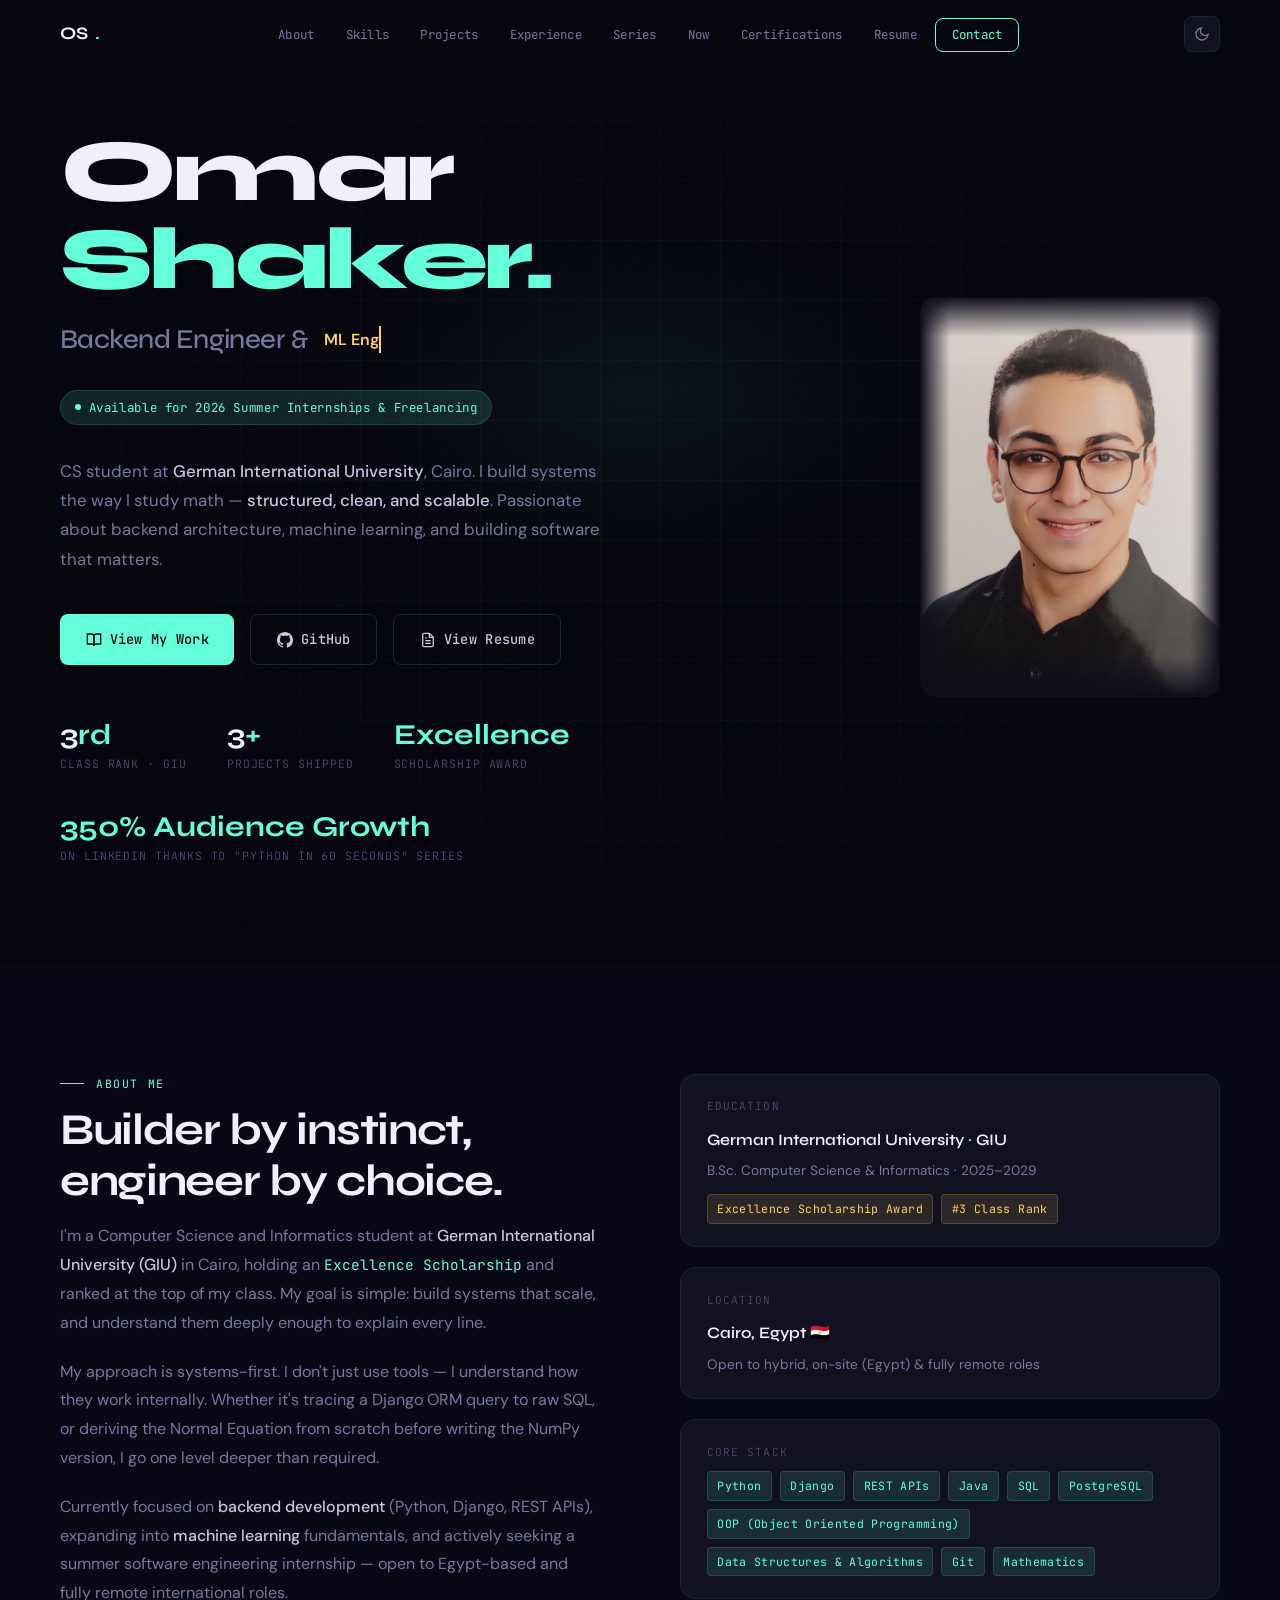
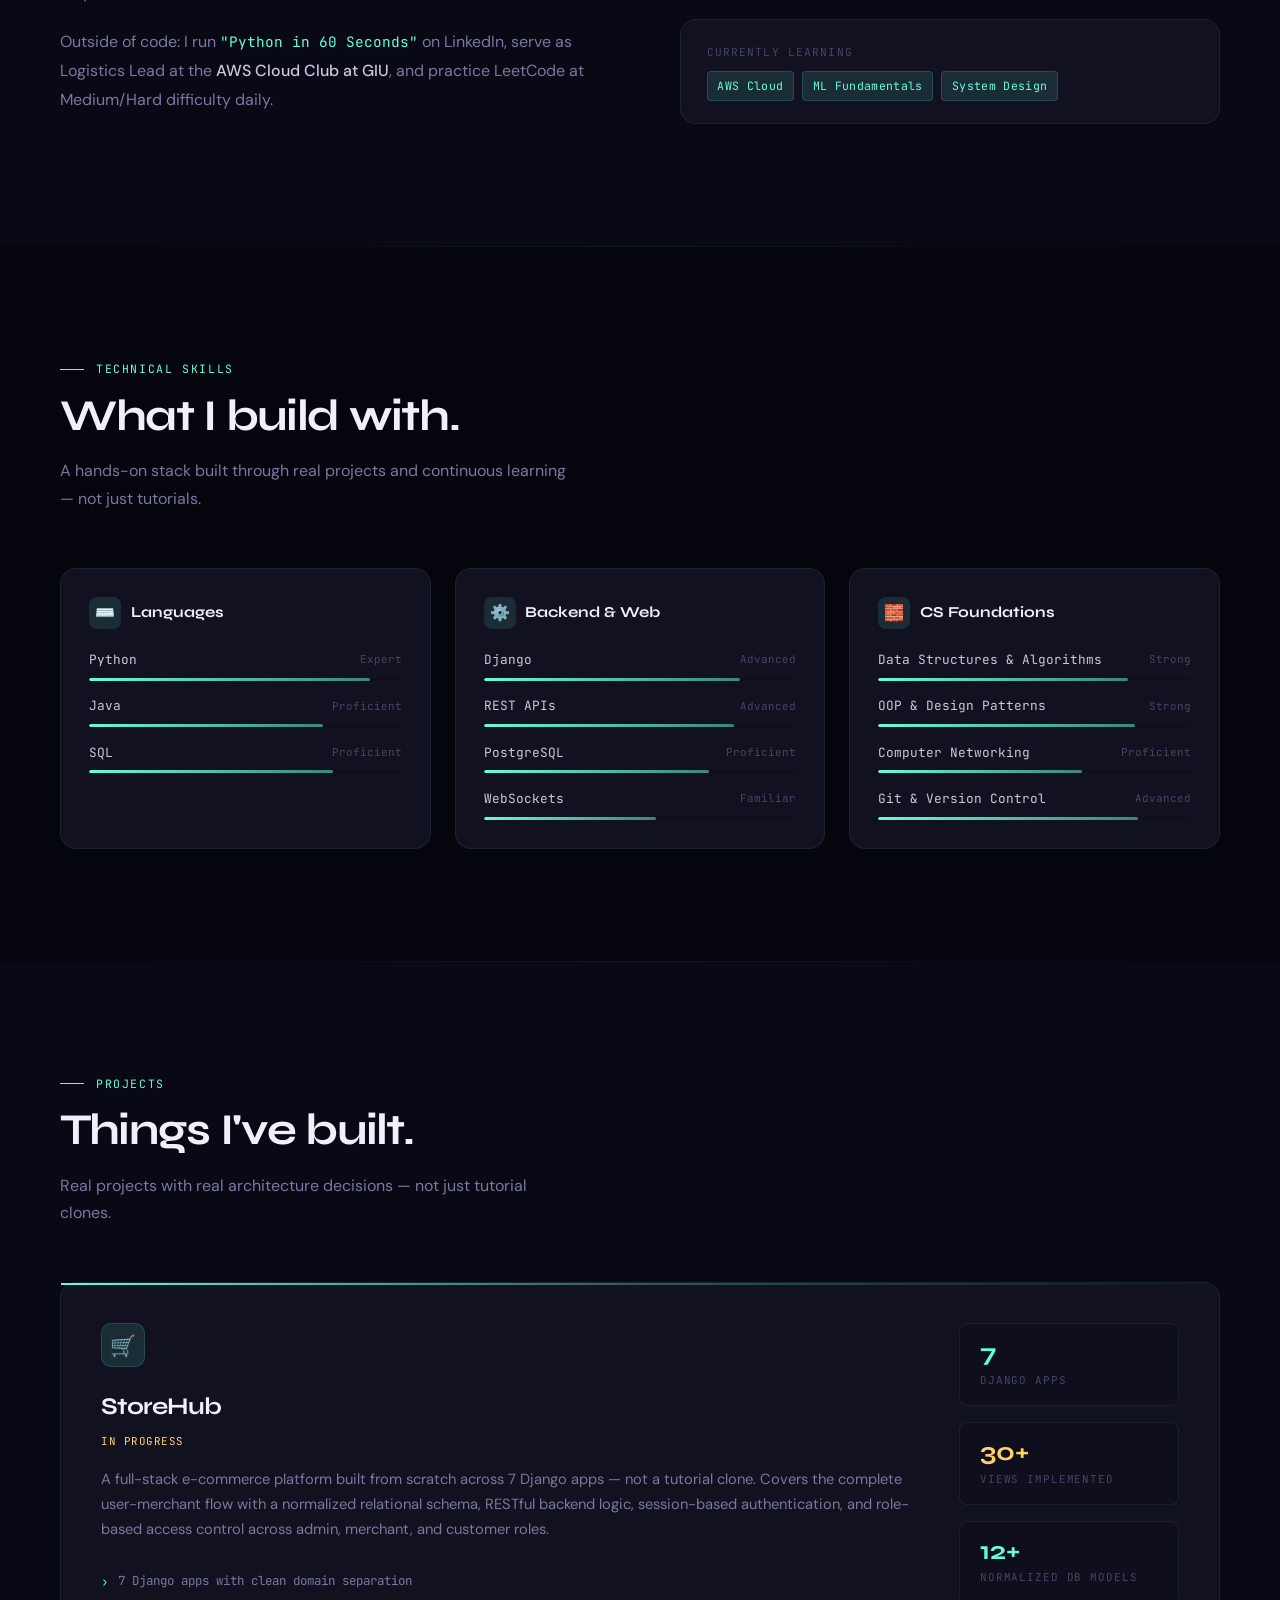
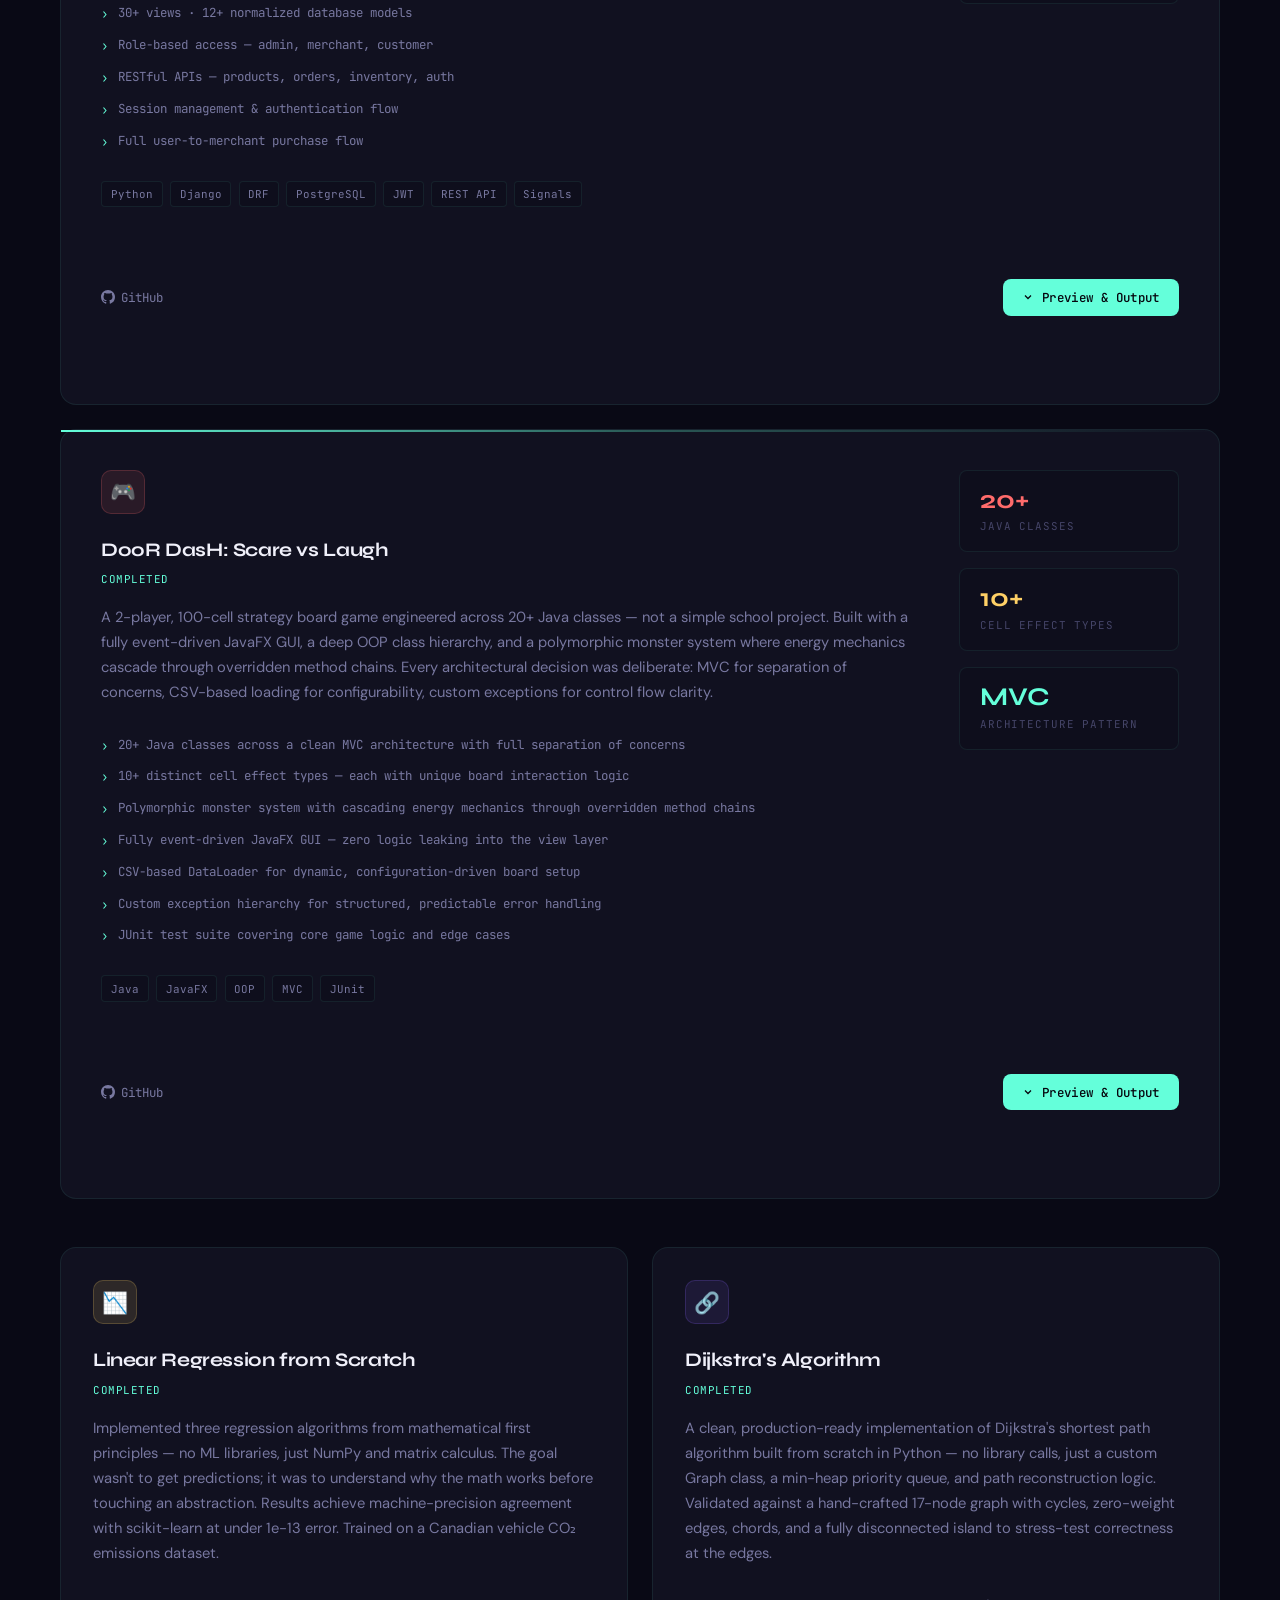
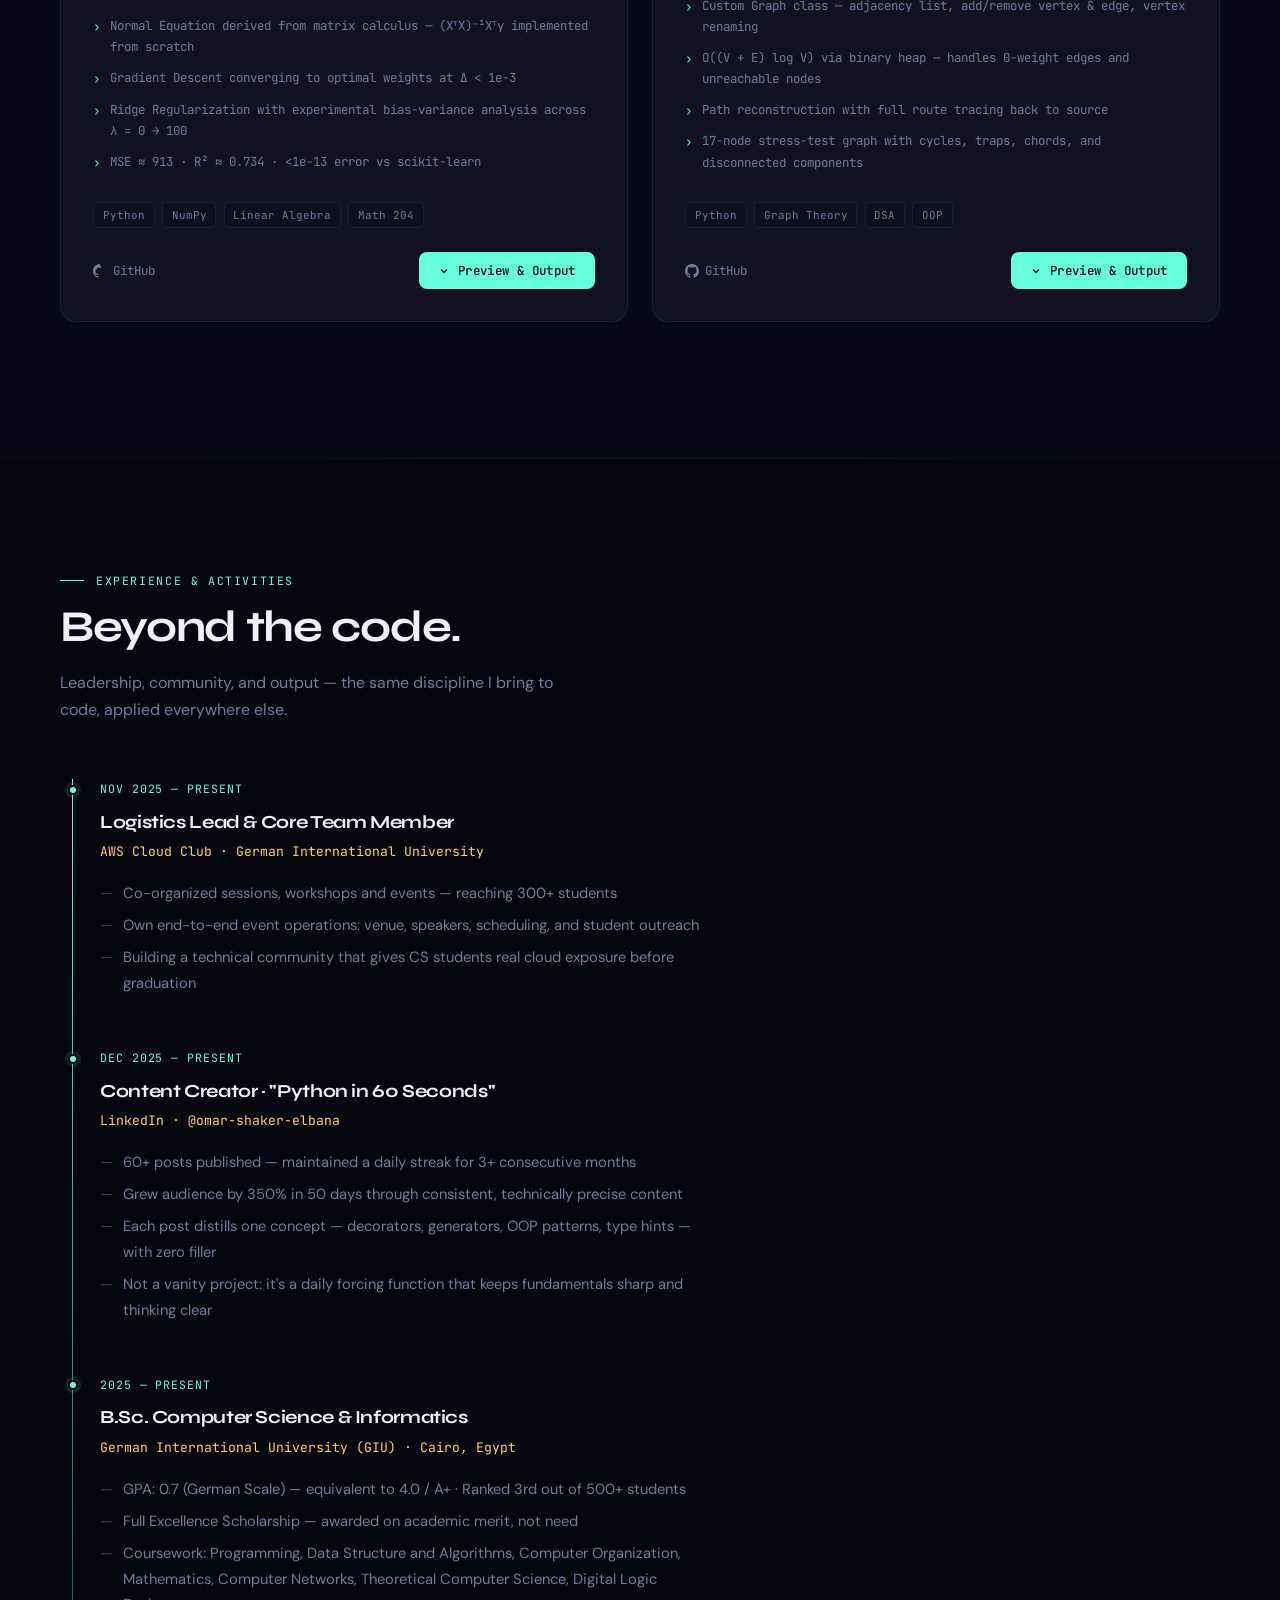
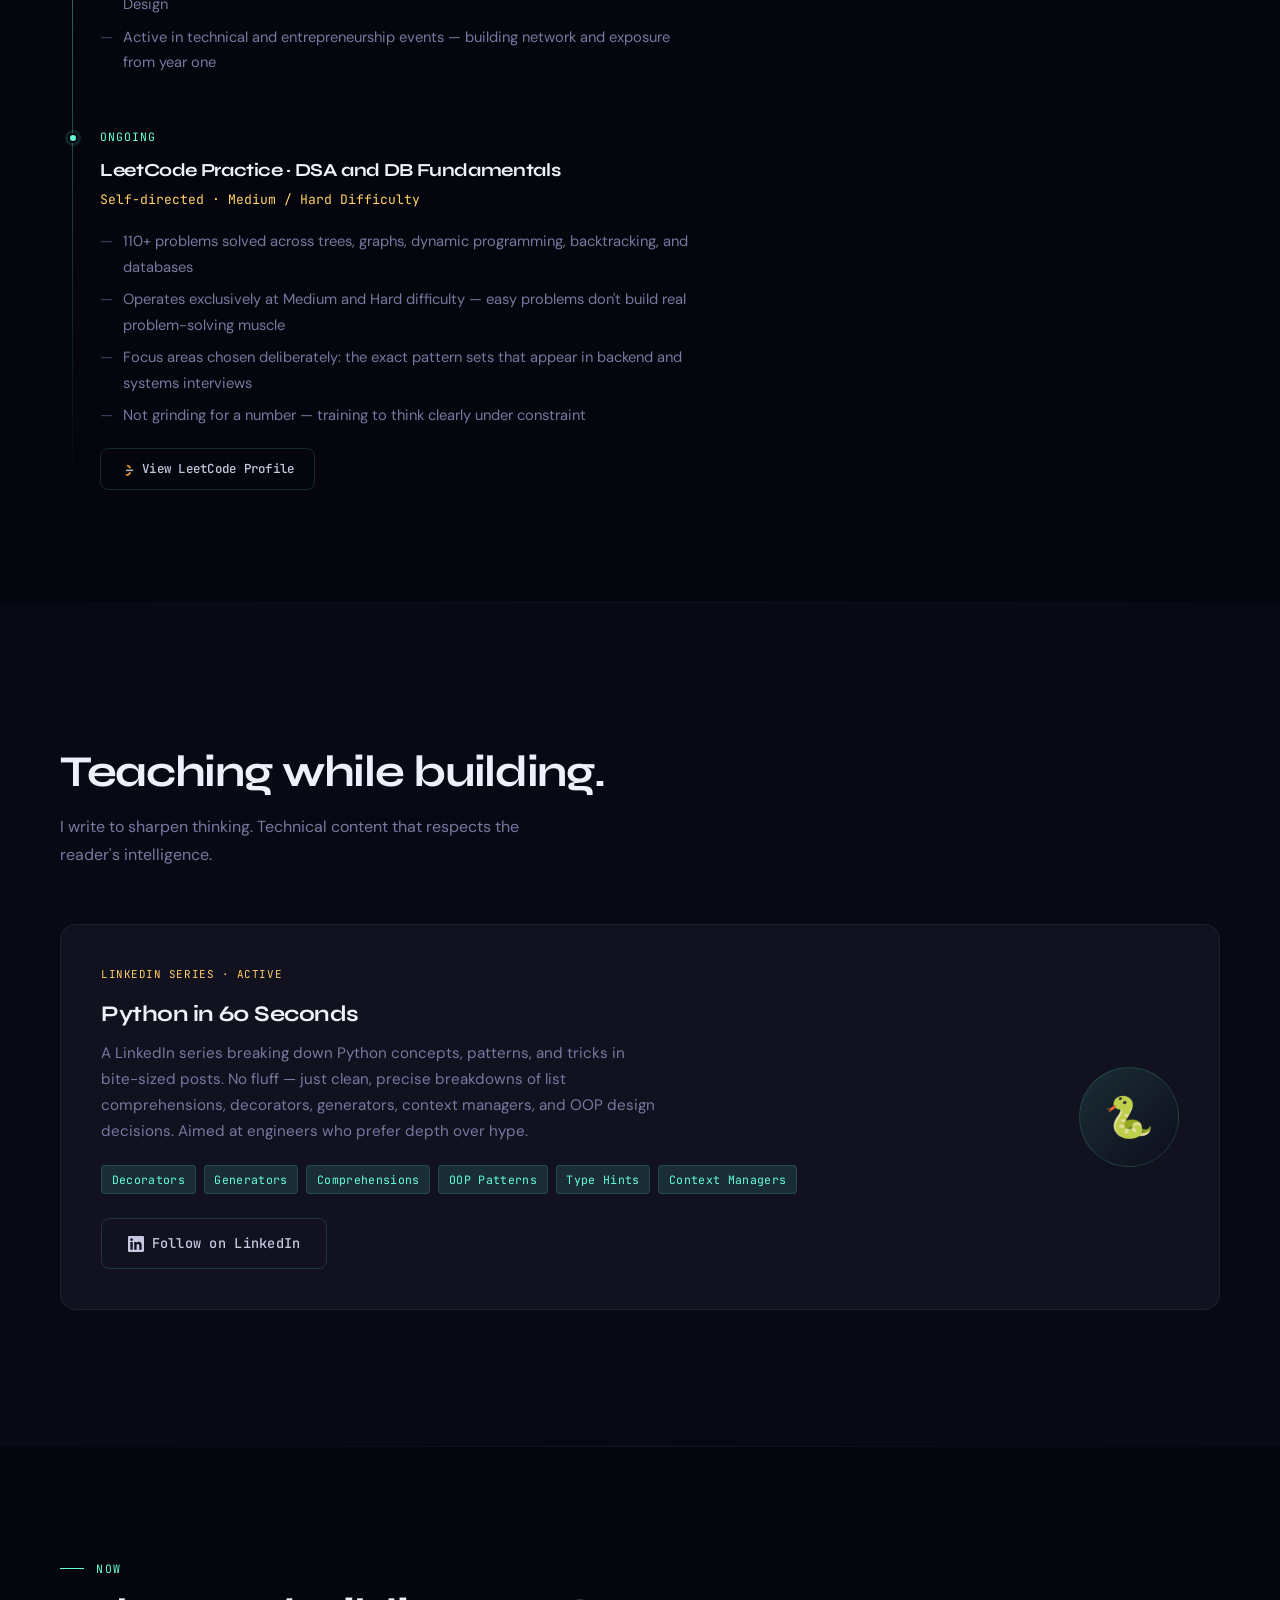
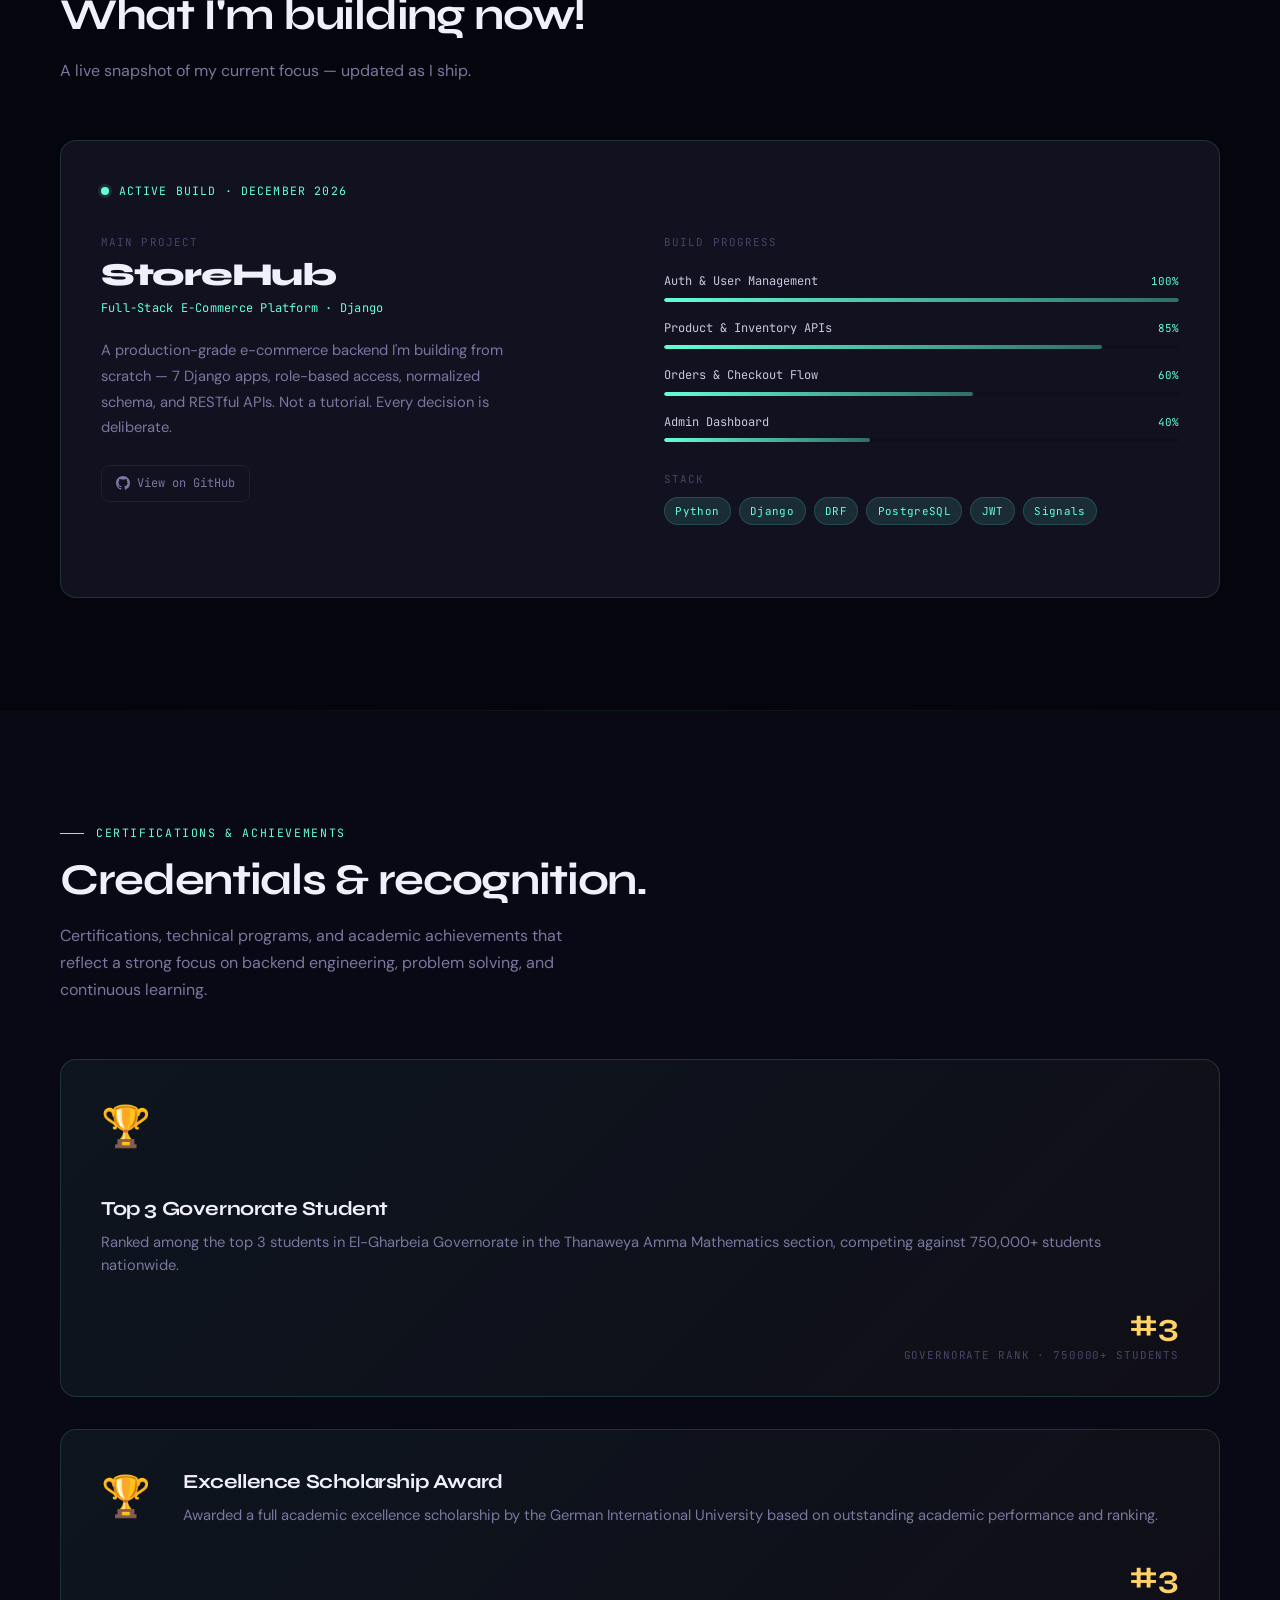
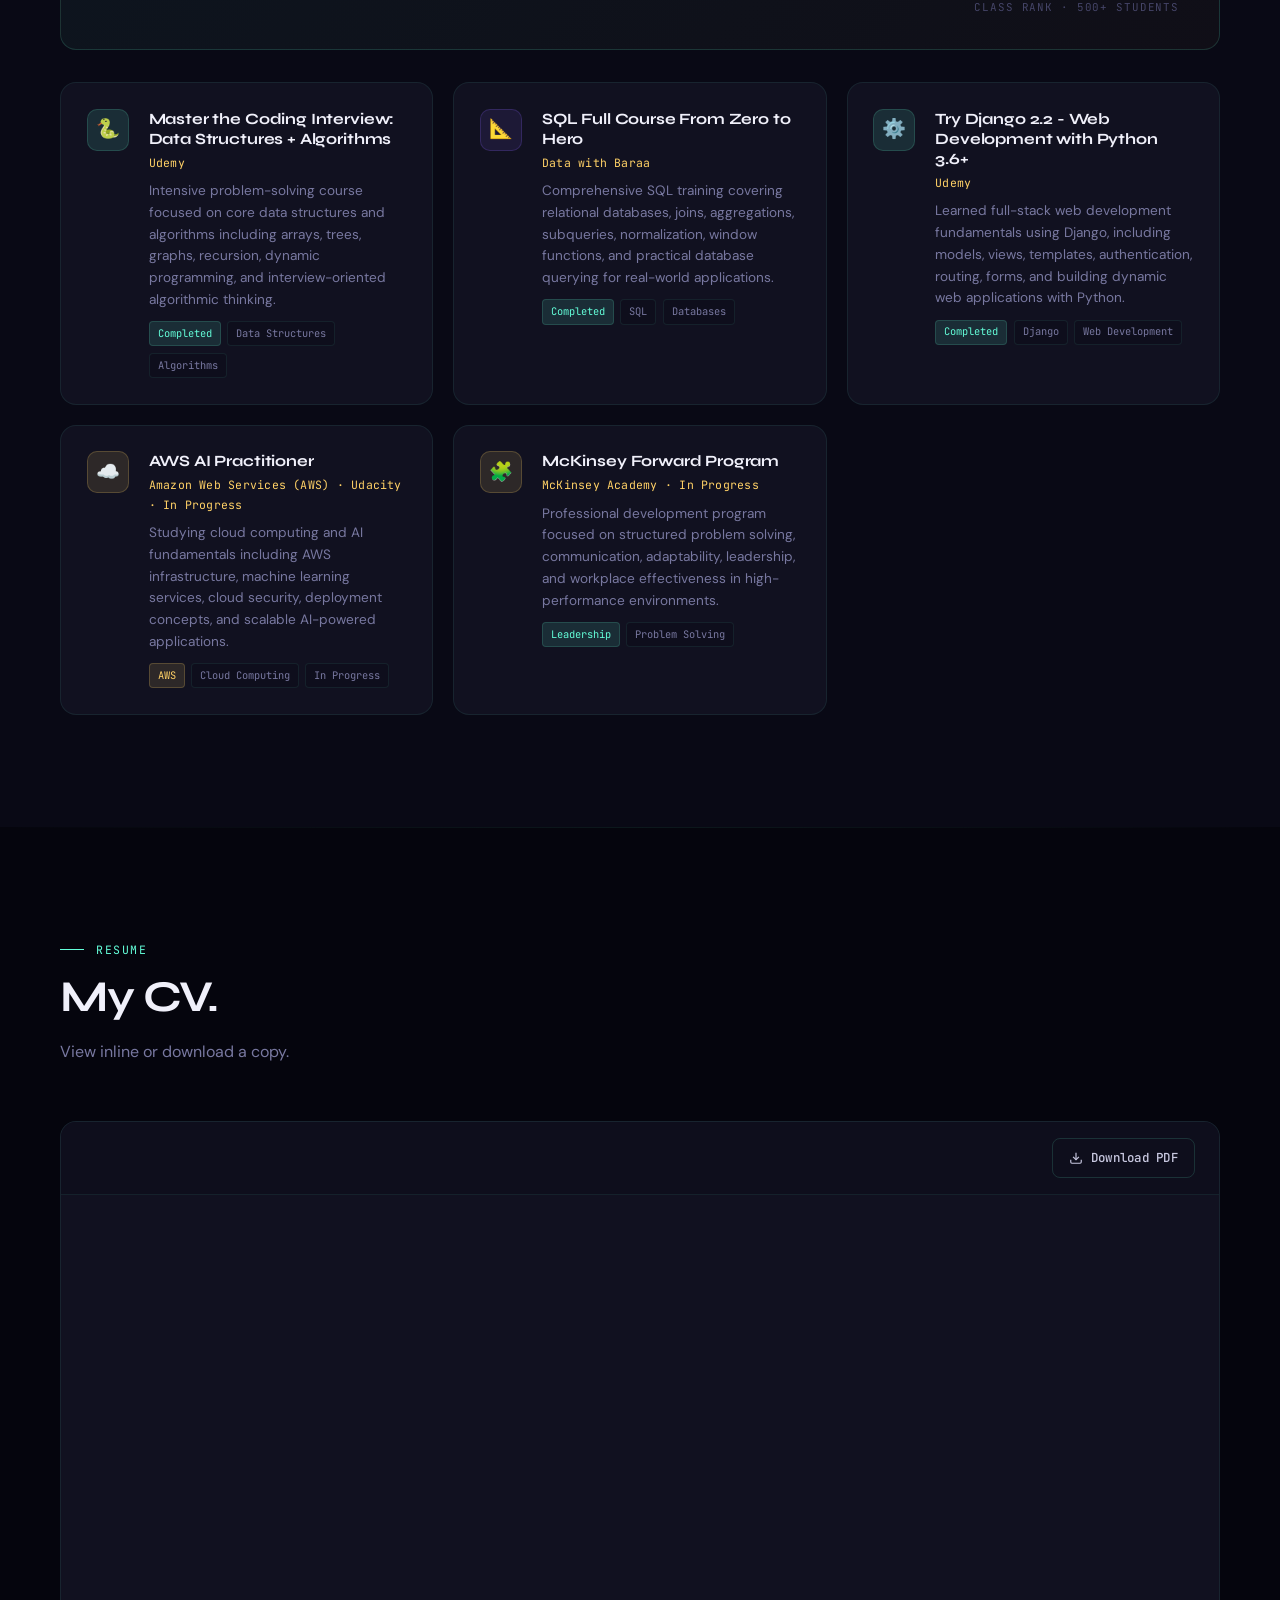
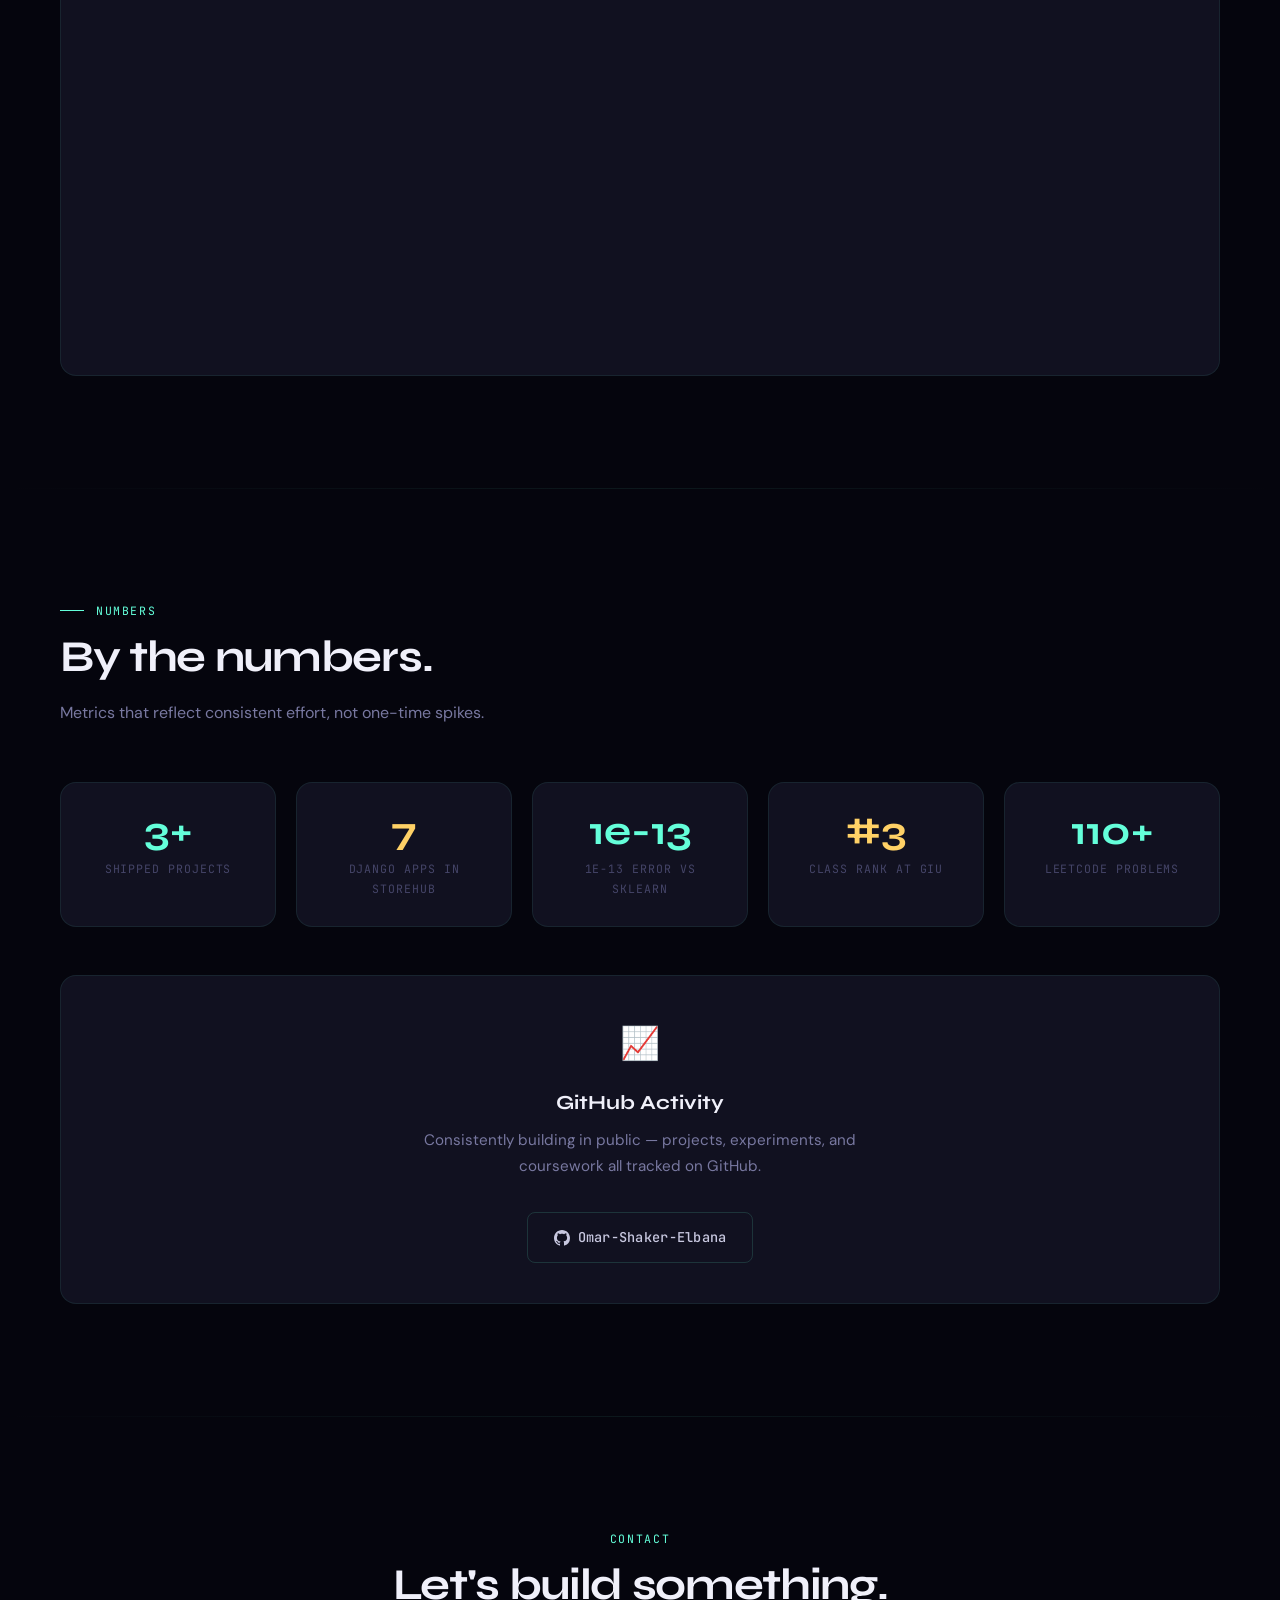
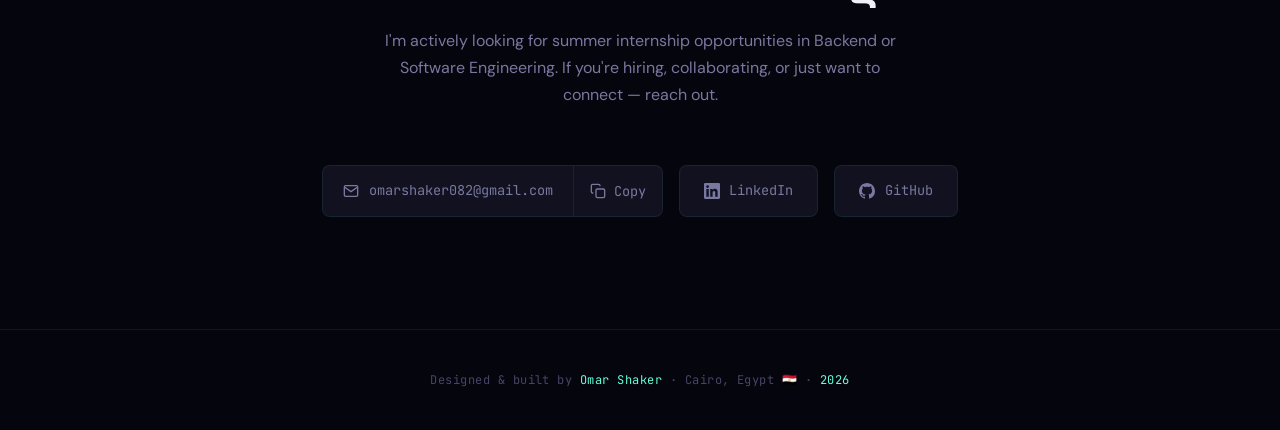
==== commit 685021d9: "Added new projects, UI, SEO" ====
--- a/old.html
+++ b/old.html
@@ -21,7 +21,6 @@
   <link rel="preconnect" href="https://fonts.googleapis.com" />
   <link rel="preconnect" href="https://fonts.gstatic.com" crossorigin />
   <link href="https://fonts.googleapis.com/css2?family=Syne:wght@400;500;600;700;800&family=JetBrains+Mono:ital,wght@0,300;0,400;0,500;1,300&family=DM+Sans:ital,opsz,wght@0,9..40,300;0,9..40,400;0,9..40,500;1,9..40,300&display=swap" rel="stylesheet" />
-
   <style>
     /* ─── VARIABLES ──────────────────────────────────────────── */
     :root {
